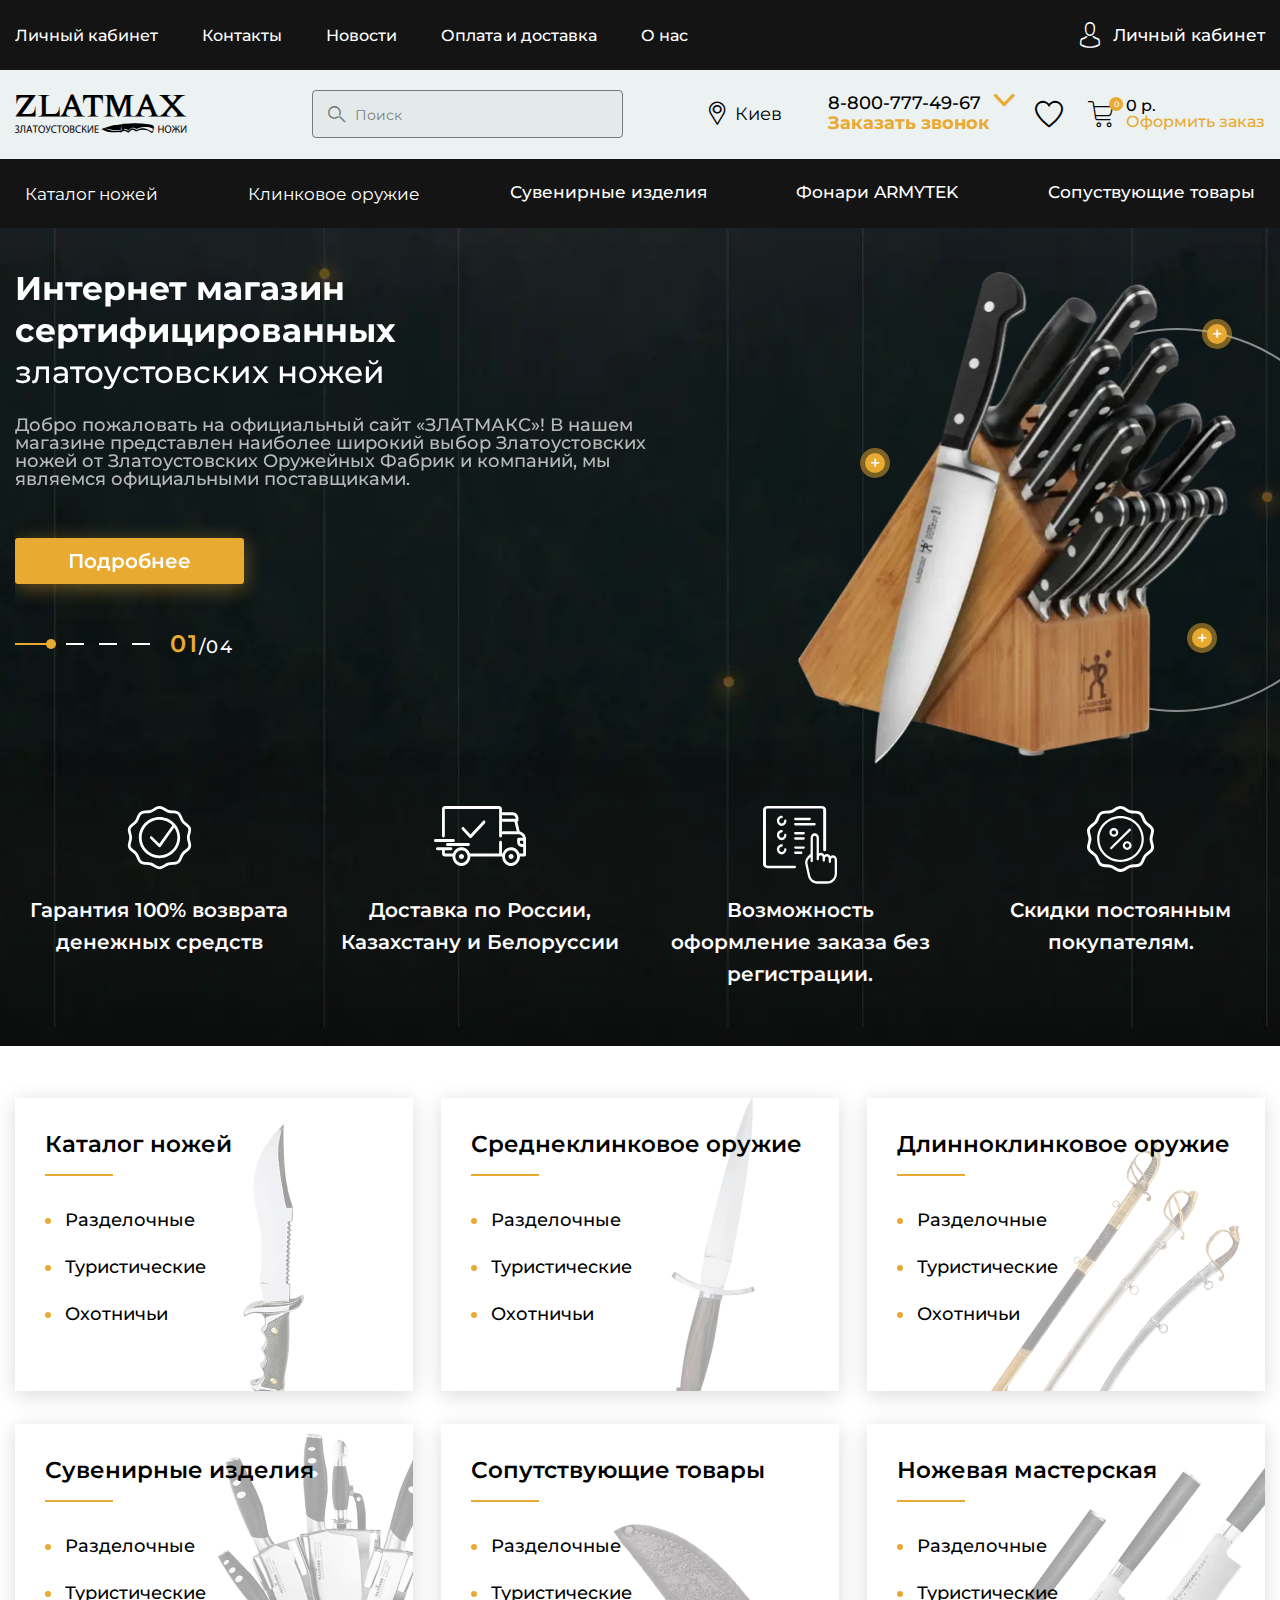
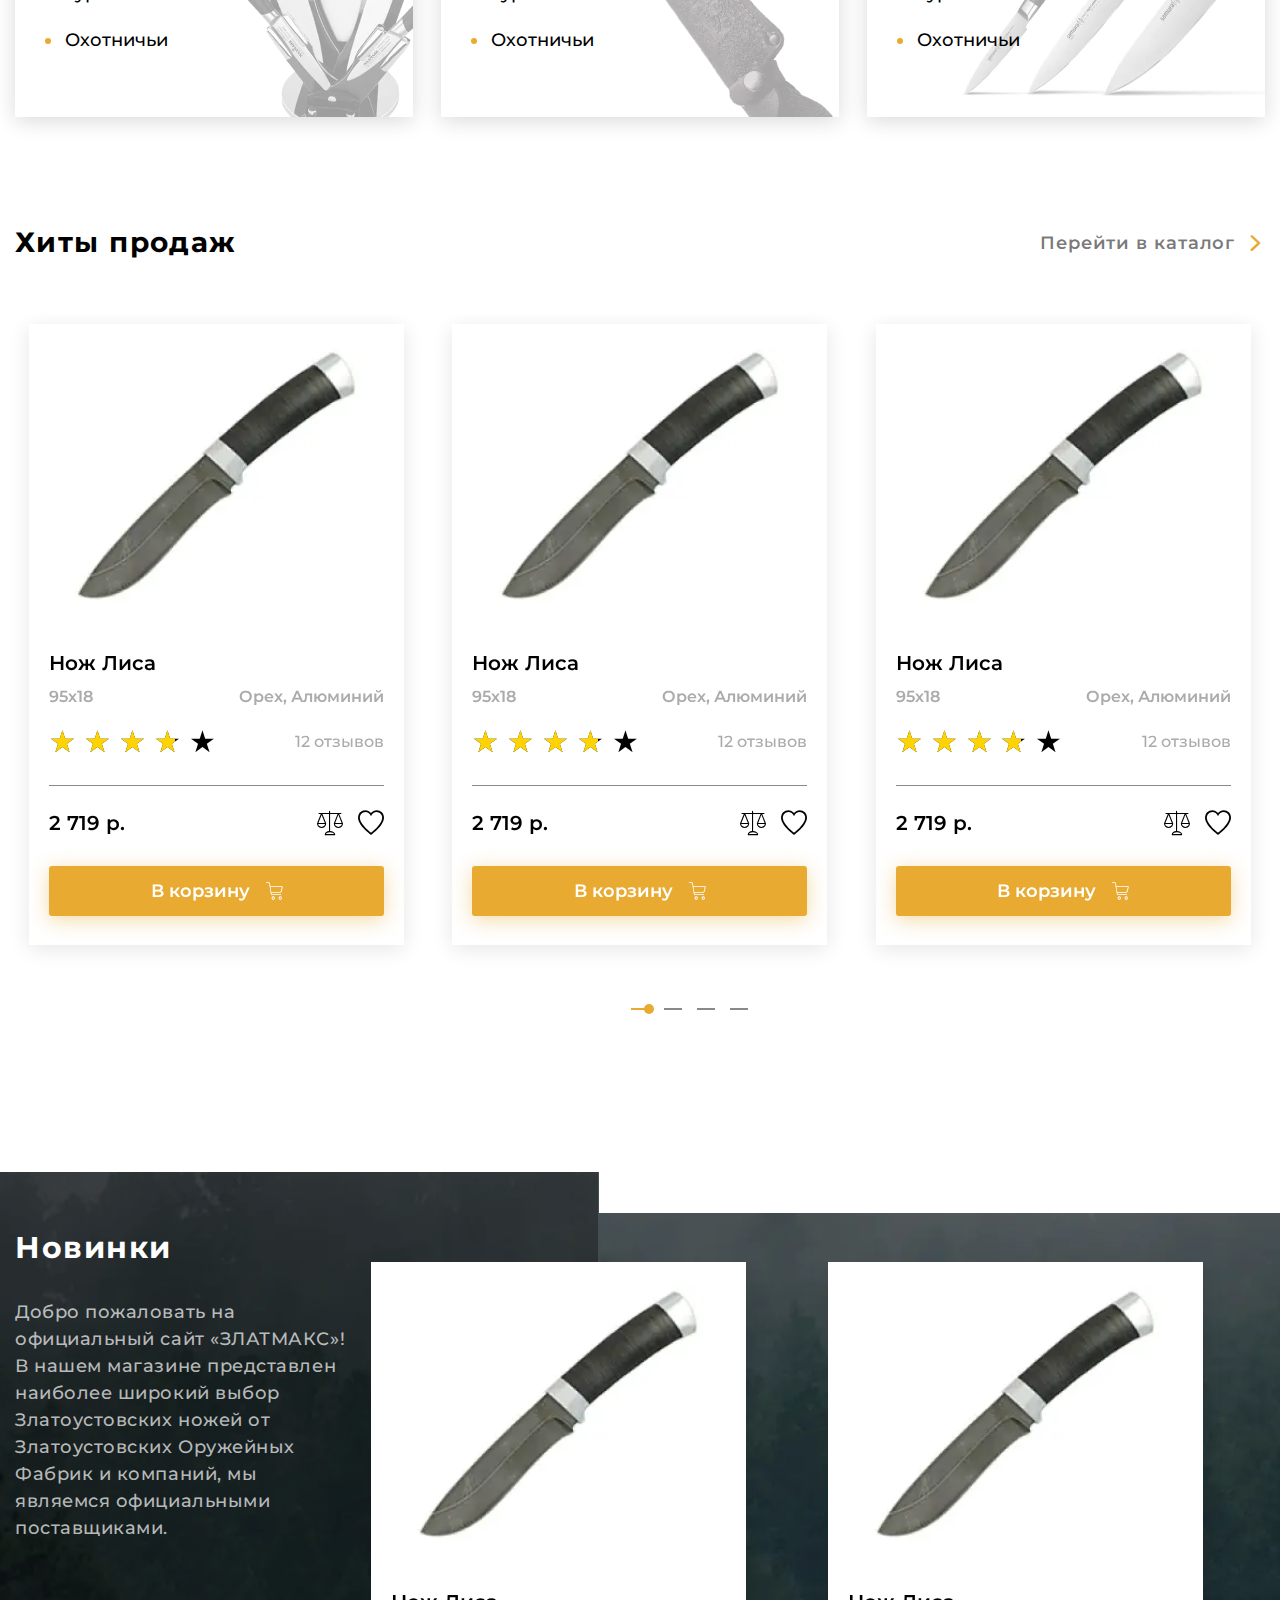
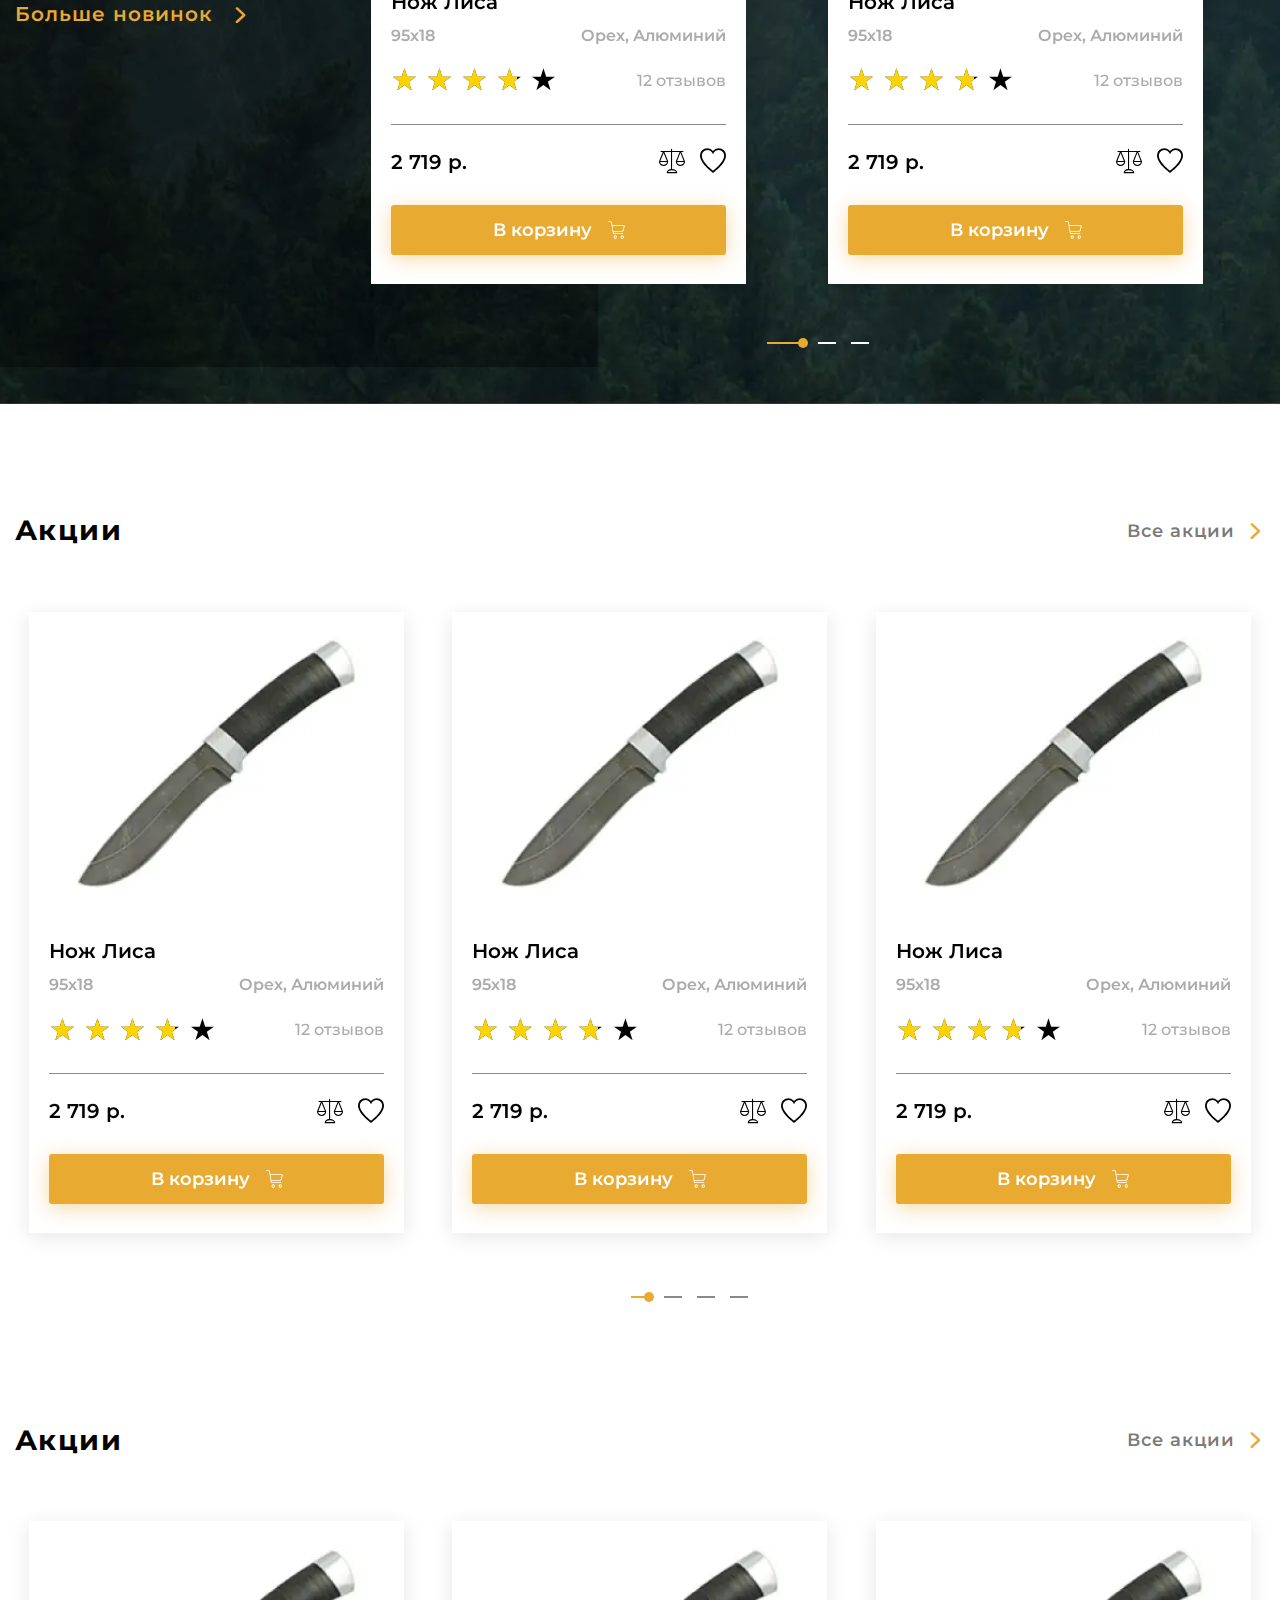
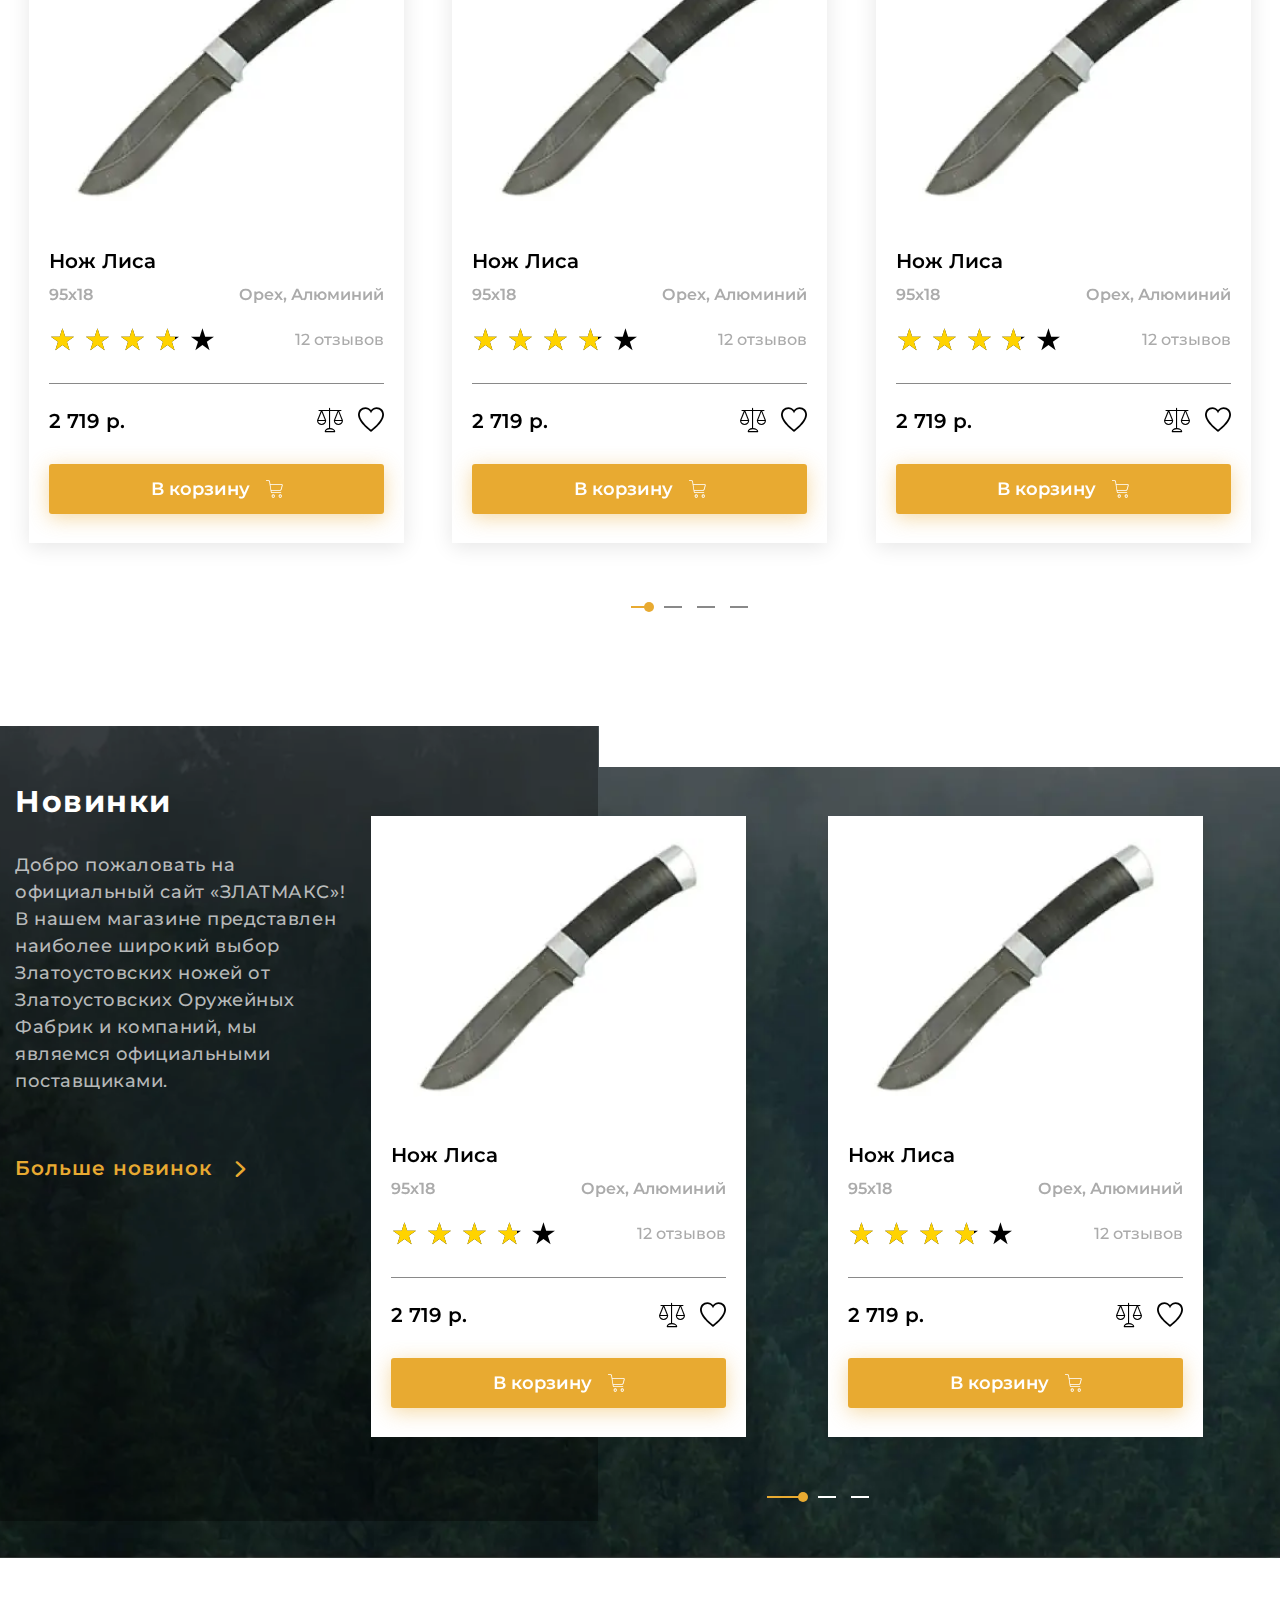
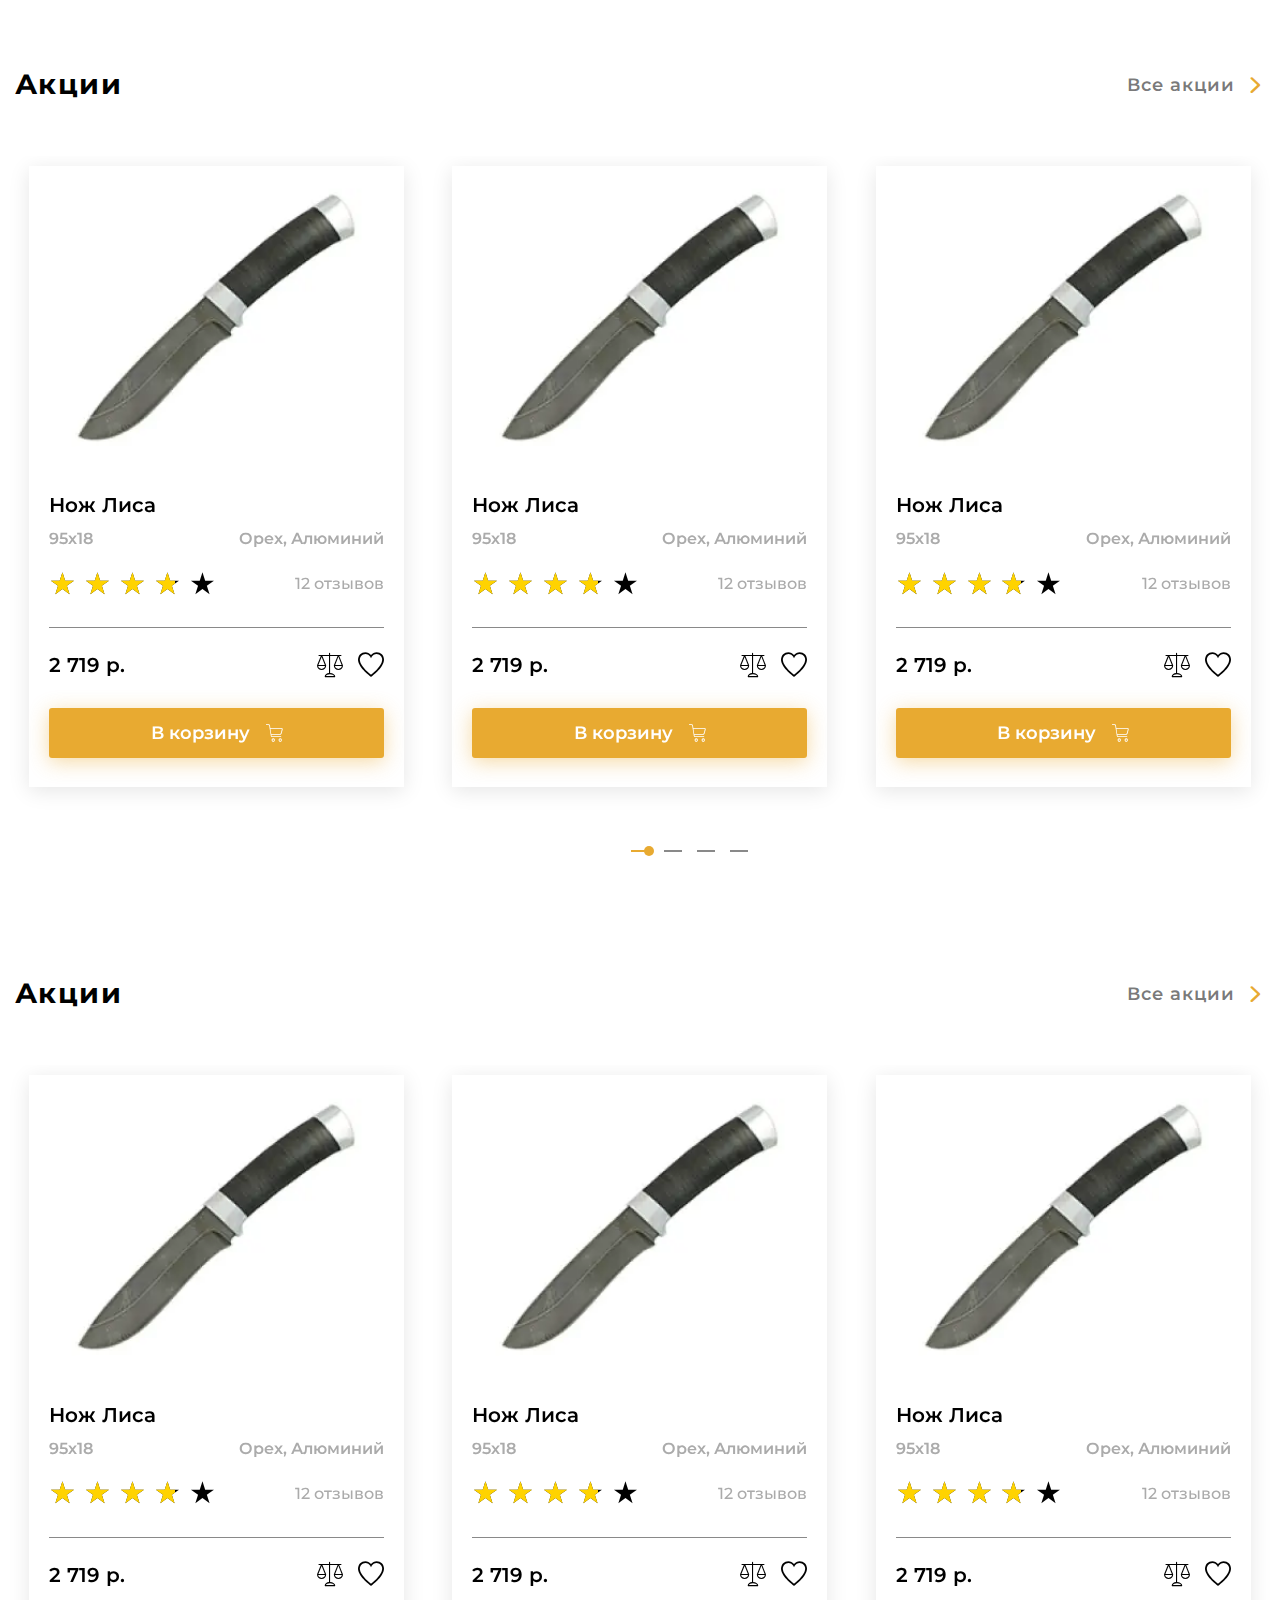
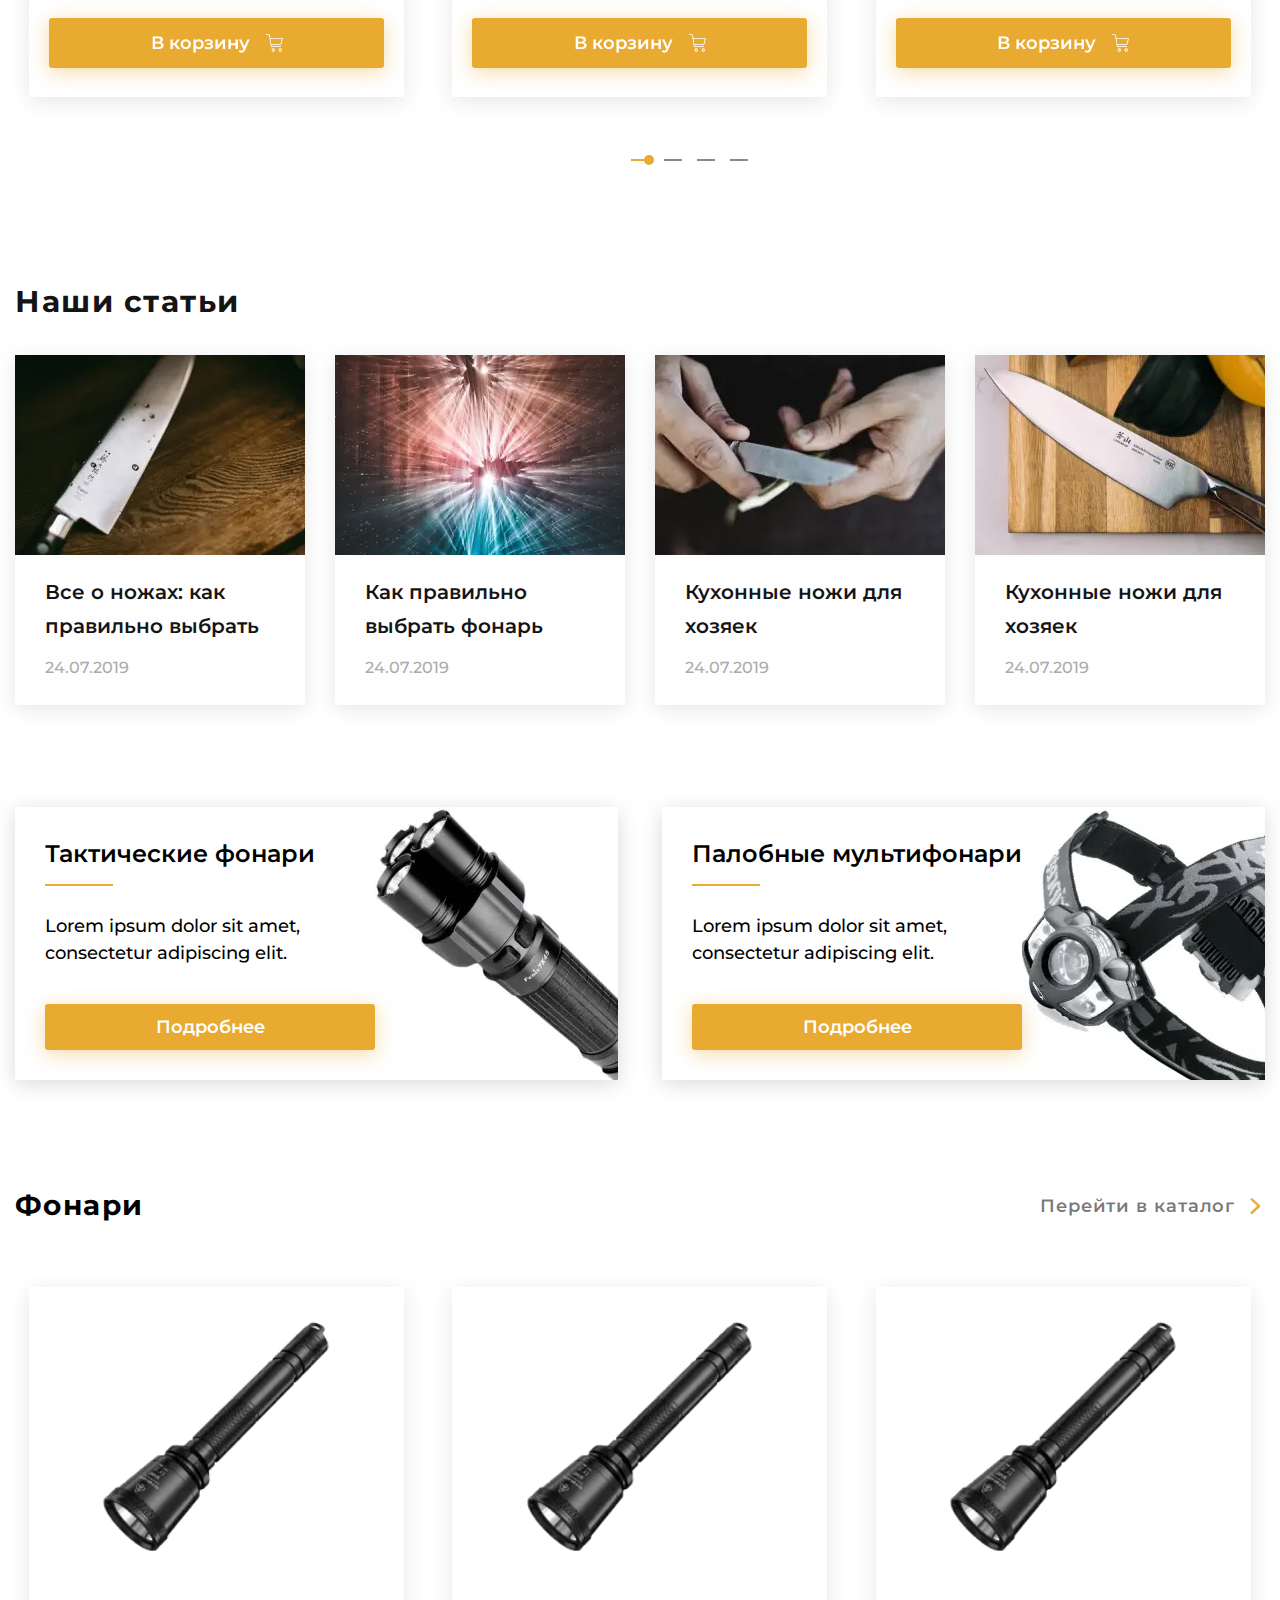
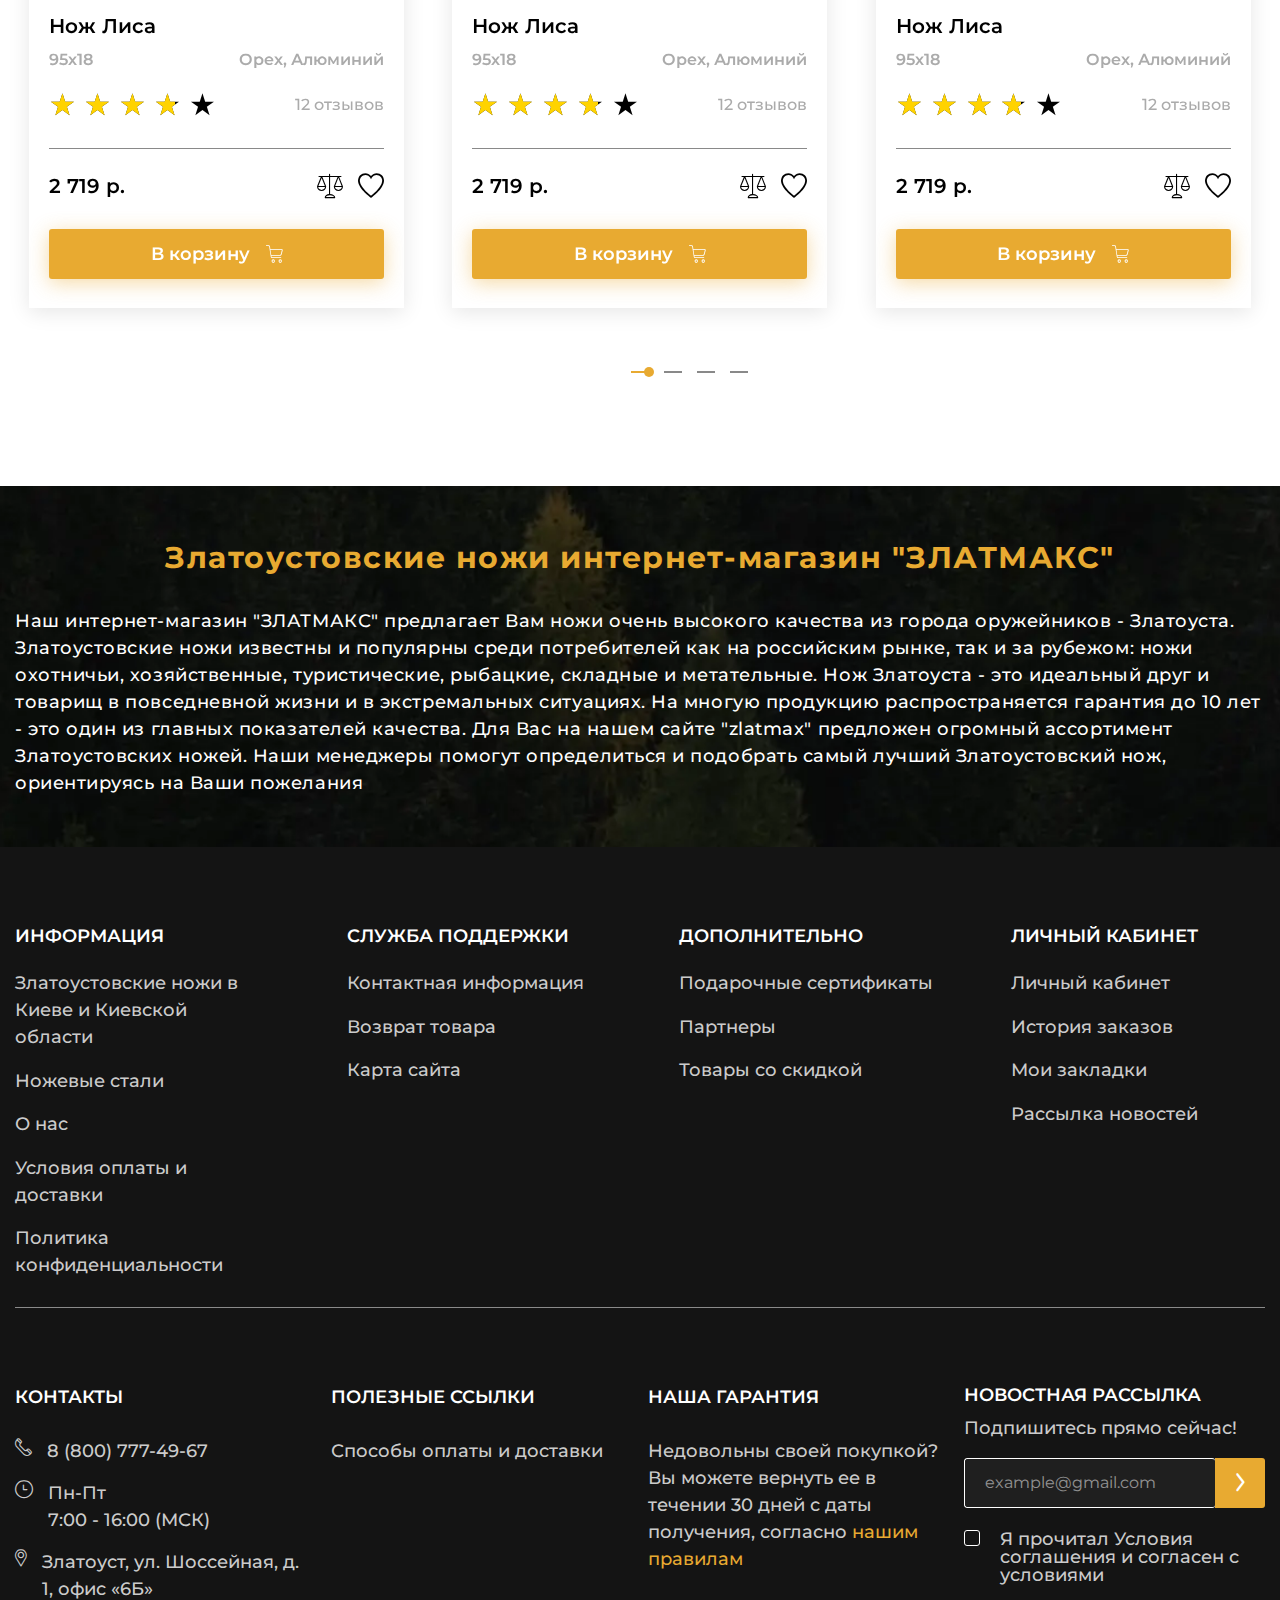
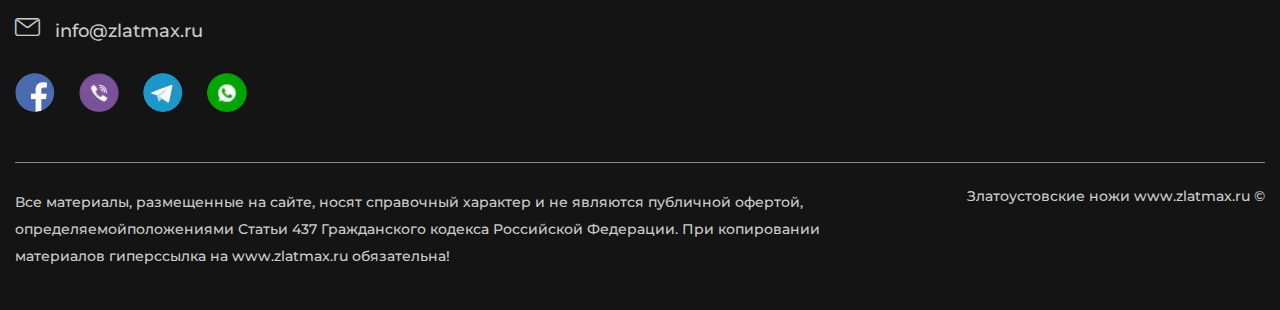
==== index.html @ 2f3dd1ab "Add files via upload" ====
<!DOCTYPE html>
<html lang="ru">

<head>
	<title>Главная</title>
	<meta charset="UTF-8">
	<meta name="format-detection" content="telephone=no">
	<!-- <style>body{opacity: 0;}</style> -->
	<link rel="stylesheet" href="css/style.min.css?_v=20221117152508">
	<link rel="shortcut icon" href="favicon.ico">
	<!-- <meta name="robots" content="noindex, nofollow"> -->
	<meta name="viewport" content="width=device-width, initial-scale=1.0">
</head>


<!---->


<body>
	<div class="wrapper">
		<header class="header">
			<div class="header__top top-header">
				<div class="top-header__container">
					<div class="top-header__menu menu menu-top-header">
						<nav class="menu__body menu-top-header__body">
							<ul class="menu__list menu-top-header__list">
								<li class="menu__item menu-top-header__item"><a href="#" class="menu__link">Личный
										кабинет</a></li>
								<li class="menu__item menu-top-header__item catalog-top-header">
									<div data-spollers class="spollers catalog-top-header">
										<div class="spollers__item catalog-top-header__body">
											<button type="button" data-spoller-close data-spoller class="spollers__title catalog-top-header__button">Каталог
												товаров<span class="_icon-arrow-bottom"></span></button>
											<div class="spollers__body catalog-top-header__content catalog-top-header-menu">

												<div data-one-spoller data-spollers class="spollers catalog-top-header-menu__content">
													<div class="spollers__item catalog-top-header-menu__item">
														<button type="button" data-spoller-close data-spoller class="spollers__title catalog-top-header__button">Каталог ножей<span class="_icon-arrow-bottom"></span></button>
														<ul class="spollers__body catalog-top-header-menu__list">
															<li class="catalog-top-header-menu__point"><a href="catalog.html" class="catalog-top-header-menu__link">Разделочные ножи</a>
															</li>
															<li class="catalog-top-header-menu__point"><a href="#" class="catalog-top-header-menu__link">Туристические ножи</a>
															</li>
															<li class="catalog-top-header-menu__point"><a href="#" class="catalog-top-header-menu__link">Ножи охотничьи</a>
															</li>
															<li class="catalog-top-header-menu__point"><a href="#" class="catalog-top-header-menu__link">Булатные ножи</a>
															</li>
															<li class="catalog-top-header-menu__point"><a href="#" class="catalog-top-header-menu__link">Ножи из дамаска</a>
															</li>
															<li class="catalog-top-header-menu__point"><a href="#" class="catalog-top-header-menu__link">Тактического назначения</a>
															</li>
															<li class="catalog-top-header-menu__point"><a href="#" class="catalog-top-header-menu__link">Метательные ножи</a>
															</li>
															<li class="catalog-top-header-menu__point"><a href="#" class="catalog-top-header-menu__link">Мачете и кукри</a>
															</li>
															<li class="catalog-top-header-menu__point"><a href="#" class="catalog-top-header-menu__link">Ножи кухонные</a>
															</li>
														</ul>
													</div>

													<div class="spollers__item catalog-top-header-menu__item">
														<button type="button" data-spoller-close data-spoller class="spollers__title catalog-top-header__button">Клинковое оружие<span class="_icon-arrow-bottom"></span></button>
														<ul class="spollers__body catalog-top-header-menu__list">
															<li class="catalog-top-header-menu__point"><a href="#" class="catalog-top-header-menu__link">Кортики</a>
															</li>
															<li class="catalog-top-header-menu__point"><a href="#" class="catalog-top-header-menu__link">Кинжалы</a>
															</li>
															<li class="catalog-top-header-menu__point"><a href="#" class="catalog-top-header-menu__link">Стилеты</a>
															</li>
															<li class="catalog-top-header-menu__point"><a href="#" class="catalog-top-header-menu__link">Бебуты</a>
															</li>
															<li class="catalog-top-header-menu__point"><a href="#" class="catalog-top-header-menu__link">Катаны</a>
															</li>
															<li class="catalog-top-header-menu__point"><a href="#" class="catalog-top-header-menu__link">Мечи</a>
															</li>
															<li class="catalog-top-header-menu__point"><a href="#" class="catalog-top-header-menu__link">Палаши</a>
															</li>
															<li class="catalog-top-header-menu__point"><a href="#" class="catalog-top-header-menu__link">Сабли</a>
															</li>
															<li class="catalog-top-header-menu__point"><a href="#" class="catalog-top-header-menu__link">Казачьи шашки</a>
															</li>
															<li class="catalog-top-header-menu__point"><a href="#" class="catalog-top-header-menu__link">Шпаги</a>
															</li>
														</ul>
													</div>

													<div class="spollers__item catalog-top-header-menu__item">
														<button type="button" data-spoller-close data-spoller class="spollers__title catalog-top-header__button">Сувенирные изделия<span class="_icon-arrow-bottom"></span></button>
														<ul class="spollers__body catalog-top-header-menu__list">
															<li class="catalog-top-header-menu__point"><a href="#" class="catalog-top-header-menu__link">Тарели</a>
															</li>
															<li class="catalog-top-header-menu__point"><a href="#" class="catalog-top-header-menu__link">Предметы интерьера</a>
															</li>
															<li class="catalog-top-header-menu__point"><a href="#" class="catalog-top-header-menu__link">Украшенная посуда</a>
															</li>
															<li class="catalog-top-header-menu__point"><a href="#" class="catalog-top-header-menu__link">Христианская тематика</a>
															</li>
															<li class="catalog-top-header-menu__point"><a href="#" class="catalog-top-header-menu__link">Гравьюра на стали</a>
															</li>
															<li class="catalog-top-header-menu__point"><a href="#" class="catalog-top-header-menu__link">Браслеты</a>
															</li>
														</ul>
													</div>

													<div class="catalog-top-header-menu__item">
														<a href="#" class=" catalog-top-header-menu__button">Фонари ARMYTEK</a>
													</div>

													<div class="spollers__item catalog-top-header-menu__item">
														<button type="button" data-spoller-close data-spoller class="spollers__title catalog-top-header__button">Сопуствующие товары<span class="_icon-arrow-bottom"></span></button>
														<ul class="spollers__body catalog-top-header-menu__list">
															<li class="catalog-top-header-menu__point"><a href="#" class="catalog-top-header-menu__link">Чехлы и кейсы</a>
															</li>
															<li class="catalog-top-header-menu__point"><a href="#" class="catalog-top-header-menu__link">Ножны</a>
															</li>
															<li class="catalog-top-header-menu__point"><a href="#" class="catalog-top-header-menu__link">Разделочные доски</a>
															</li>
															<li class="catalog-top-header-menu__point"><a href="#" class="catalog-top-header-menu__link">Подарочные коробки</a>
															</li>
															<li class="catalog-top-header-menu__point"><a href="#" class="catalog-top-header-menu__link">Зажыгалки ZIPPO</a>
															</li>
														</ul>
													</div>

													<div class="catalog-top-header-menu__item">
														<a href="#" class=" catalog-top-header-menu__button">Топоры</a>
													</div>
												</div>

											</div>
										</div>
									</div>
								</li>
								<li class="menu__item menu-top-header__item"><a href="#" class="menu__link">Контакты</a></li>
								<li class="menu__item menu-top-header__item"><a href="#" class="menu__link">Новости</a></li>
								<li class="menu__item menu-top-header__item"><a href="#" class="menu__link">Оплата и доставка</a></li>
								<li class="menu__item menu-top-header__item"><a href="#" class="menu__link">О нас</a></li>
							</ul>
						</nav>
					</div>
					<a href="#" data-popup="#callback" class="top-header__phone _icon-footer-phone"></a>
					<a href="#" class="top-header__user _icon-user"><span>Личный кабинет</span></a>
					<a href="#" class="top-header__favourite _icon-favourite"></a>
					<a href="#" class="top-header__busket _busket _icon-basket"><span>0</span></a>
					<button type="button" class="menu__icon icon-menu"><span></span></button>
				</div>
			</div>


			<div class="header__body body-header">
				<div class="body-header__container">
					<div class="body-header__content">
						<a href="index.html" class="body-header__logo _icon-logo"></a>
						<form class="body-header__search search-body-header">
							<button type="submit" class="search-body-header__button _icon-search"></button>
							<input autocomplete="off" type="text" name="form[]" data-error="Ошибка" placeholder="Поиск" class="search-body-header__input">
						</form>
					</div>
					<div class="body-header__other other-body-header">
						<div class="other-body-header__location location-body-header">
							<button data-popup="#location" type="button" class="location-body-header__button _icon-location">
								<p class="location-body-header__value">Киев</p>
							</button>
						</div>
						<div class="other-body-header__phones phones-body-header">
							<button type="button" data-popup="#callback" class="phones-body-header__icon _icon-footer-phone"></button>
							<div data-spollers class="phones-body-header__items">
								<div class="phones-body-header__item">
									<a href="tell:88007774967" class="phones-body-header__link">8-800-777-49-67</a>
									<button type="button" data-spoller data-spoller-close class="phones-body-header__arrow _icon-arrow-bottom"></button>
									<ul class="phones-body-header__list">
										<li><a href="tell:88007774968" class="phones-body-header__link">8-800-777-49-68</a></li>
										<li><a href="tell:88007779469" class="phones-body-header__link">8-800-777-94-69</a></li>
										<li><a href="tell:88007778370" class="phones-body-header__link">8-800-777-83-70</a></li>
										<li><a href="tell:88007773871" class="phones-body-header__link">8-800-777-38-71</a></li>
									</ul>
								</div>
							</div>
							<button data-popup="#callback" type="button" class="phones-body-header__callback">Заказать
								звонок</button>
						</div>
						<a href="#" class="other-body-header__favourite _icon-favourite"></a>
						<div class="other-body-header__busket busket-body-header">
							<a href="#" class="busket-body-header__icon _busket _icon-basket"><span>0</span></a>
							<div class="busket-body-header__content">
								<div class="busket-body-header__price">0 p.</div>
								<a href="#" class="busket-body-header__link">Оформить заказ</a>
							</div>
						</div>
					</div>
				</div>
			</div>


			<div class="header__catalog catalog-header">
				<div class="catalog-header__container">
					<nav class="catalog-header__menu menu-catalog">
						<ul class="menu-catalog__list">
							<li class="menu-catalog__item"><button type="button" data-parent="1" class="menu-catalog__link">Каталог
									ножей</button></li>
							<li class="menu-catalog__item"><button type="button" data-parent="2" class="menu-catalog__link">Клинковое
									оружие</button></li>
							<li class="menu-catalog__item"><a href="#" class="menu-catalog__link">Сувенирные изделия</a></li>
							<li class="menu-catalog__item"><a href="#" class="menu-catalog__link">Фонари ARMYTEK</a></li>
							<li class="menu-catalog__item"><a href="#" class="menu-catalog__link">Сопуствующие товары</a></li>
						</ul>

						<div class="menu-catalog__sub-menu sub-menu-catalog">
							<div class="sub-menu-catalog__container">
								<div hidden data-submenu="1" class="sub-menu-catalog__block">

									<div class="sub-menu-catalog__column">
										<a href="" class="sub-menu-catalog__category">Категория ножей</a>
										<ul class="sub-menu-catalog__list">
											<li class="sub-menu-catalog__item"><a href="catalog.html" class="sub-menu-catalog__link">Разделочные
													ножи</a>
											</li>
											<li class="sub-menu-catalog__item"><a href="#" class="sub-menu-catalog__link">Туристические
													ножи</a>
											</li>
											<li class="sub-menu-catalog__item"><a href="#" class="sub-menu-catalog__link">Ножи
													охотничьи</a>
											</li>
											<li class="sub-menu-catalog__item"><a href="#" class="sub-menu-catalog__link">Булатные
													ножи</a>
											</li>
											<li class="sub-menu-catalog__item"><a href="#" class="sub-menu-catalog__link">Ножи из
													дамаска</a>
											</li>
											<li class="sub-menu-catalog__item"><a href="#" class="sub-menu-catalog__link">Тактического
													назначения</a>
											</li>
											<li class="sub-menu-catalog__item"><a href="#" class="sub-menu-catalog__link">Метательные
													ножи</a>
											</li>
											<li class="sub-menu-catalog__item"><a href="#" class="sub-menu-catalog__link">Мачете и
													кукри</a>
											</li>
											<li class="sub-menu-catalog__item"><a href="#" class="sub-menu-catalog__link">Ножи
													кухонные</a>
											</li>
										</ul>
										<a href="" class="sub-menu-catalog__all">Смотреть всё</a>
									</div>

									<div class="sub-menu-catalog__column">
										<a href="#" class="sub-menu-catalog__category">Производство ножей</a>
										<ul class="sub-menu-catalog__list">
											<li class="sub-menu-catalog__item"><a href="#" class="sub-menu-catalog__link">Ножи АИР</a>
											</li>
											<li class="sub-menu-catalog__item"><a href="#" class="sub-menu-catalog__link">Ножи ЗИК</a>
											</li>
											<li class="sub-menu-catalog__item"><a href="#" class="sub-menu-catalog__link">Ножи ЗЗОСС</a>
											</li>
											<li class="sub-menu-catalog__item"><a href="#" class="sub-menu-catalog__link">Ножи
													РОСоружие</a>
											</li>
											<li class="sub-menu-catalog__item"><a href="#" class="sub-menu-catalog__link">Ножи
													Оружейник</a>
											</li>
											<li class="sub-menu-catalog__item"><a href="#" class="sub-menu-catalog__link">Булат Сергея
													Баранова</a>
											</li>
											<li class="sub-menu-catalog__item"><a href="#" class="sub-menu-catalog__link">Булат Андрея
													Умерова</a>
											</li>
											<li class="sub-menu-catalog__item"><a href="#" class="sub-menu-catalog__link">Ножи Златко</a>
											</li>
											<li class="sub-menu-catalog__item"><a href="#" class="sub-menu-catalog__link">Ножи
													Стиль-М</a>
											</li>
											<li class="sub-menu-catalog__item"><a href="#" class="sub-menu-catalog__link">Оружейная
													компания</a>
											</li>
										</ul>
										<a href="" class="sub-menu-catalog__all">Смотреть всё</a>
									</div>

									<div class="sub-menu-catalog__column">
										<a href="#" class="sub-menu-catalog__category">Ножи по маркам стали</a>
										<ul class="sub-menu-catalog__list">
											<li class="sub-menu-catalog__item"><a href="#" class="sub-menu-catalog__link">Ножи из стали
													40х102С2М</a>
											</li>
											<li class="sub-menu-catalog__item"><a href="#" class="sub-menu-catalog__link">Ножи из стали
													95x18</a>
											</li>
											<li class="sub-menu-catalog__item"><a href="#" class="sub-menu-catalog__link">Ножи из стали
													100х13м</a>
											</li>
											<li class="sub-menu-catalog__item"><a href="#" class="sub-menu-catalog__link">Ножи из стали
													110х18м-ШД</a>
											</li>
											<li class="sub-menu-catalog__item"><a href="#" class="sub-menu-catalog__link">Ножи из стали
													ЭИ-107 ТЦ</a>
											</li>
											<li class="sub-menu-catalog__item"><a href="#" class="sub-menu-catalog__link">Ножи из стали
													50х14МФ</a>
											</li>

											<li class="sub-menu-catalog__item"><a href="#" class="sub-menu-catalog__link">Ножи из стали
													AUS-8</a>
											</li>
											<li class="sub-menu-catalog__item"><a href="#" class="sub-menu-catalog__link">Ножи из стали
													К340</a>
											</li>
											<li class="sub-menu-catalog__item"><a href="#" class="sub-menu-catalog__link">Ножи из стали
													M390</a>
											</li>
											<li class="sub-menu-catalog__item"><a href="#" class="sub-menu-catalog__link">Ножи из стали
													ЭП-766</a>
											</li>
										</ul>
										<a href="" class="sub-menu-catalog__all">Смотреть всё</a>
									</div>

									<div class="sub-menu-catalog__column">
										<a href="#" class="sub-menu-catalog__category">Заточка и полировка ножей</a>
										<ul class="sub-menu-catalog__list">
											<li class="sub-menu-catalog__item"><a href="#" class="sub-menu-catalog__link">Паста ГОИ</a>
											</li>
											<li class="sub-menu-catalog__item"><a href="#" class="sub-menu-catalog__link">Алмазная
													паста</a>
											</li>
											<li class="sub-menu-catalog__item"><a href="#" class="sub-menu-catalog__link">Бруски и камни
													для
													заточки</a>
											</li>
											<li class="sub-menu-catalog__item"><a href="#" class="sub-menu-catalog__link">Заточные
													системы</a>
											</li>

										</ul>
										<a href="" class="sub-menu-catalog__all">Смотреть всё</a>
									</div>

									<div class="sub-menu-catalog__column">
										<a href="#" class="sub-menu-catalog__category">Ножевая мастерская</a>
										<ul class="sub-menu-catalog__list">
											<li class="sub-menu-catalog__item"><a href="#" class="sub-menu-catalog__link">Ножевые
													клинки</a>
											</li>
											<li class="sub-menu-catalog__item"><a href="#" class="sub-menu-catalog__link">Заготовки для
													ножей</a>
											</li>
											<li class="sub-menu-catalog__item"><a href="#" class="sub-menu-catalog__link">Литье для
													ножей</a>
											</li>
											<li class="sub-menu-catalog__item"><a href="#" class="sub-menu-catalog__link">Материалы для
													рукоятей</a>
											</li>
											<li class="sub-menu-catalog__item"><a href="#" class="sub-menu-catalog__link">Уход за
													рукоятиями
													ножей</a>
											</li>
										</ul>
										<a href="" class="sub-menu-catalog__all">Смотреть всё</a>
									</div>
								</div>

								<div hidden data-submenu="2" class="sub-menu-catalog__block">
									<div class="sub-menu-catalog__column">
										<a href="" class="sub-menu-catalog__category">Категория ножей</a>
										<ul class="sub-menu-catalog__list">
											<li class="sub-menu-catalog__item"><a href="#" class="sub-menu-catalog__link">Разделочные
													ножи</a>
											</li>
											<li class="sub-menu-catalog__item"><a href="#" class="sub-menu-catalog__link">Туристические
													ножи</a>
											</li>
											<li class="sub-menu-catalog__item"><a href="#" class="sub-menu-catalog__link">Ножи
													охотничьи</a>
											</li>
											<li class="sub-menu-catalog__item"><a href="#" class="sub-menu-catalog__link">Булатные
													ножи</a>
											</li>
											<li class="sub-menu-catalog__item"><a href="#" class="sub-menu-catalog__link">Ножи из
													дамаска</a>
											</li>
											<li class="sub-menu-catalog__item"><a href="#" class="sub-menu-catalog__link">Тактического
													назначения</a>
											</li>
											<li class="sub-menu-catalog__item"><a href="#" class="sub-menu-catalog__link">Метательные
													ножи</a>
											</li>
											<li class="sub-menu-catalog__item"><a href="#" class="sub-menu-catalog__link">Мачете и
													кукри</a>
											</li>
											<li class="sub-menu-catalog__item"><a href="#" class="sub-menu-catalog__link">Ножи
													кухонные</a>
											</li>
										</ul>
										<a href="" class="sub-menu-catalog__all">Смотреть всё</a>
									</div>
									<div class="sub-menu-catalog__column">
										<a href="#" class="sub-menu-catalog__category">Производство ножей</a>
										<ul class="sub-menu-catalog__list">
											<li class="sub-menu-catalog__item"><a href="#" class="sub-menu-catalog__link">Ножи АИР</a>
											</li>
											<li class="sub-menu-catalog__item"><a href="#" class="sub-menu-catalog__link">Ножи ЗИК</a>
											</li>
											<li class="sub-menu-catalog__item"><a href="#" class="sub-menu-catalog__link">Ножи ЗЗОСС</a>
											</li>
											<li class="sub-menu-catalog__item"><a href="#" class="sub-menu-catalog__link">Ножи
													РОСоружие</a>
											</li>
											<li class="sub-menu-catalog__item"><a href="#" class="sub-menu-catalog__link">Ножи
													Оружейник</a>
											</li>
											<li class="sub-menu-catalog__item"><a href="#" class="sub-menu-catalog__link">Булат Сергея
													Баранова</a>
											</li>
											<li class="sub-menu-catalog__item"><a href="#" class="sub-menu-catalog__link">Булат Андрея
													Умерова</a>
											</li>
											<li class="sub-menu-catalog__item"><a href="#" class="sub-menu-catalog__link">Ножи Златко</a>
											</li>
											<li class="sub-menu-catalog__item"><a href="#" class="sub-menu-catalog__link">Ножи
													Стиль-М</a>
											</li>
											<li class="sub-menu-catalog__item"><a href="#" class="sub-menu-catalog__link">Оружейная
													компания</a>
											</li>
										</ul>
										<a href="" class="sub-menu-catalog__all">Смотреть всё</a>
									</div>
								</div>
							</div>
						</div>
					</nav>
				</div>
			</div>
		</header>
		<main class="page">
			<section class="page__main main-page">
				<div class="main-page__bg-image"><picture><source srcset="img/main-page/bg.webp" type="image/webp"><img src="img/main-page/bg.jpg" alt="Background image"></picture></div>
				<div class="main-page__container">
					<div class="main-page__content content-main">
						<!-- Оболочка слайдера -->
						<div class="content-main__slider slider-main swiper">
							<!-- Двигающееся часть слайдера -->
							<div class="slider-main__wrapper swiper-wrapper">
								<!-- Слайд -->
								<div class="slider-main__slide slide-main-slider swiper-slide">
									<h2 data-swiper-parallax="-100" class="slide-main-slider__title">Интернет магазин
										сертифицированных
										<br><span>златоустовских
											ножей</span>
									</h2>
									<p data-swiper-parallax="-200" class="slide-main-slider__text">Добро пожаловать на
										официальный
										сайт «ЗЛАТМАКС»! В нашем
										магазине
										представлен наиболее широкий выбор Златоустовских ножей от Златоустовских
										Оружейных Фабрик и компаний, мы являемся официальными поставщиками.</p>
									<a data-swiper-parallax="-250" href="#" class="slide-main-slider__button">Подробнее</a>
								</div>
								<!-- Слайд -->
								<div class="slider-main__slide slide-main-slider swiper-slide">
									<h2 data-swiper-parallax="-100" class="slide-main-slider__title">Интернет магазин
										сертифицированных
										<br><span>златоустовских
											ножей</span>
									</h2>
									<p data-swiper-parallax="-200" class="slide-main-slider__text">Добро пожаловать на
										официальный
										сайт «ЗЛАТМАКС»! В нашем
										магазине
										представлен наиболее широкий выбор Златоустовских ножей от Златоустовских
										Оружейных Фабрик и компаний, мы являемся официальными поставщиками.</p>
									<a data-swiper-parallax="-250" href="#" class="slide-main-slider__button">Подробнее</a>
								</div>
								<!-- Слайд -->
								<div class="slider-main__slide slide-main-slider swiper-slide">
									<h2 data-swiper-parallax="-100" class="slide-main-slider__title">Интернет магазин
										сертифицированных
										<br><span>златоустовских
											ножей</span>
									</h2>
									<p data-swiper-parallax="-200" class="slide-main-slider__text">Добро пожаловать на
										официальный
										сайт «ЗЛАТМАКС»! В нашем
										магазине
										представлен наиболее широкий выбор Златоустовских ножей от Златоустовских
										Оружейных Фабрик и компаний, мы являемся официальными поставщиками.</p>
									<a data-swiper-parallax="-250" href="#" class="slide-main-slider__button">Подробнее</a>
								</div>
								<!-- Слайд -->
								<div class="slider-main__slide slide-main-slider swiper-slide">
									<h2 data-swiper-parallax="-100" class="slide-main-slider__title">Интернет магазин
										сертифицированных
										<br><span>златоустовских
											ножей</span>
									</h2>
									<p data-swiper-parallax="-200" class="slide-main-slider__text">Добро пожаловать на
										официальный
										сайт «ЗЛАТМАКС»! В нашем
										магазине
										представлен наиболее широкий выбор Златоустовских ножей от Златоустовских
										Оружейных Фабрик и компаний, мы являемся официальными поставщиками.</p>
									<a data-swiper-parallax="-250" href="#" class="slide-main-slider__button">Подробнее</a>
								</div>
							</div>
							<!-- Если нужна пагинация -->
							<div class=" slider-main__control control-slider-main">
								<div class="control-slider-main__dotts control-slider-dots"></div>
								<div class="control-slider-main__fraction fraction-control">
									<span class="fraction-control__current">0</span> / <span class="fraction-control__all">0</span>
								</div>
							</div>
						</div>

						<div class="content-main__media media-main">
							<div class="media-main__image"><picture><source srcset="img/main-page/main-knife.webp" type="image/webp"><img src="img/main-page/main-knife.png" alt=""></picture></div>
							<div class="media-main__tips">
								<div data-tippy-content="Подсказка" class="media-main__tip media-main__tip-1"><span>+</span>
								</div>
								<div data-tippy-content="Подсказка" class="media-main__tip media-main__tip-2"><span>+</span>
								</div>
								<div data-tippy-content="Подсказка" class="media-main__tip media-main__tip-3"><span>+</span>
								</div>
							</div>
						</div>



					</div>
					<div class="main-page__info info-main">
						<!--колонки с svg и текстом-->
						<div class="info-main__column">
							<div class="info-main__icon"><img src="img/main-page/main-page-icon/icon01.svg" alt=""></div>
							<p class="info-main__text">Гарантия 100% возврата денежных средств</p>
						</div>
						<div class="info-main__column">
							<div class="info-main__icon"><img src="img/main-page/main-page-icon/icon02.svg" alt=""></div>
							<p class="info-main__text">Доставка по России, Казахстану и Белоруссии</p>
						</div>
						<div class="info-main__column">
							<div class="info-main__icon"><img src="img/main-page/main-page-icon/icon03.svg" alt=""></div>
							<p class="info-main__text">Возможность оформление заказа без регистрации.</p>
						</div>
						<div class="info-main__column">
							<div class="info-main__icon"><img src="img/main-page/main-page-icon/icon04.svg" alt=""></div>
							<p class="info-main__text">Скидки постоянным покупателям.</p>
						</div>
					</div>
				</div>
			</section>

			<section class="page__info info-page">
				<div class="info-page__container">
					<div class="info-page__content">
						<h2 class="info-page__title">Интернет-магазин сертифицированных Златоустовских ножей</h2>
						<div class="info-page__text">Добро пожаловать на официальный сайт «ЗЛАТМАКС»! В нашем магазине
							представлен наиболее широкий выбор Златоустовских ножей от Златоустовских Оружейных Фабрик и
							компаний,
							мы являемся официальными поставщиками. В нашем магазине Вы можете посмотреть, сравнить, оценить и
							купить понравившийся златоустовский нож с официальной гарантией, не выходя из дома, имея под рукой
							только устройство с выходом в интернет (ПК, ноутбук, планшет, смартфон) и телефон.</div>
						<div class="info-page__text">Оформить заказ можно без лишних усилий, Вам необходимо только выбрать
							нож,
							нажать кнопку «Купить» перейти в корзину и заполнить предложенные поля, и Ваш заказ уже принят!
							Наши
							менеджеры оперативно свяжутся с Вами по телефону и обсудят детали заказа. Мы осуществляем доставку
							продукции в любой населённый пункт по всей России, Казахстану и Белоруссии.</div>
					</div>
				</div>
			</section>

			<section class="page__catalog catalog-page">
				<div class="catalog-page__container">
					<div class="catalog-page__card card-catalog-page">
						<div class="card-catalog-page__image"><picture><source srcset="img/card-catalog-page/01.webp" type="image/webp"><img src="img/card-catalog-page/01.png" alt="Image"></picture></div>
						<div class="card-catalog-page__body">
							<a href="#" class="card-catalog-page__title">Каталог ножей</a>
							<ul class="card-catalog-page__list">
								<li class="card-catalog-page__link"><a href="#">Разделочные</a></li>
								<li class="card-catalog-page__link"><a href="#">Туристические</a></li>
								<li class="card-catalog-page__link"><a href="#">Охотничьи</a></li>
							</ul>
						</div>
					</div>

					<div class="catalog-page__card card-catalog-page">
						<div class="card-catalog-page__image"><picture><source srcset="img/card-catalog-page/02.webp" type="image/webp"><img src="img/card-catalog-page/02.png" alt="Image"></picture></div>
						<div class="card-catalog-page__body">
							<a href="#" class="card-catalog-page__title">Среднеклинковое оружие</a>
							<ul class="card-catalog-page__list">
								<li class="card-catalog-page__link"><a href="#">Разделочные</a></li>
								<li class="card-catalog-page__link"><a href="#">Туристические</a></li>
								<li class="card-catalog-page__link"><a href="#">Охотничьи</a></li>
							</ul>
						</div>
					</div>

					<div class="catalog-page__card card-catalog-page">
						<div class="card-catalog-page__image"><picture><source srcset="img/card-catalog-page/03.webp" type="image/webp"><img src="img/card-catalog-page/03.png" alt="Image"></picture></div>
						<div class="card-catalog-page__body">
							<a href="#" class="card-catalog-page__title">Длинноклинковое оружие</a>
							<ul class="card-catalog-page__list">
								<li class="card-catalog-page__link"><a href="#">Разделочные</a></li>
								<li class="card-catalog-page__link"><a href="#">Туристические</a></li>
								<li class="card-catalog-page__link"><a href="#">Охотничьи</a></li>
							</ul>
						</div>
					</div>

					<div class="catalog-page__card card-catalog-page">
						<div class="card-catalog-page__image"><picture><source srcset="img/card-catalog-page/04.webp" type="image/webp"><img src="img/card-catalog-page/04.png" alt="Image"></picture></div>
						<div class="card-catalog-page__body">
							<a href="#" class="card-catalog-page__title">Сувенирные изделия</a>
							<ul class="card-catalog-page__list">
								<li class="card-catalog-page__link"><a href="#">Разделочные</a></li>
								<li class="card-catalog-page__link"><a href="#">Туристические</a></li>
								<li class="card-catalog-page__link"><a href="#">Охотничьи</a></li>
							</ul>
						</div>
					</div>

					<div class="catalog-page__card card-catalog-page">
						<div class="card-catalog-page__image"><picture><source srcset="img/card-catalog-page/05.webp" type="image/webp"><img src="img/card-catalog-page/05.png" alt="Image"></picture></div>
						<div class="card-catalog-page__body">
							<a href="#" class="card-catalog-page__title">Сопутствующие товары</a>
							<ul class="card-catalog-page__list">
								<li class="card-catalog-page__link"><a href="#">Разделочные</a></li>
								<li class="card-catalog-page__link"><a href="#">Туристические</a></li>
								<li class="card-catalog-page__link"><a href="#">Охотничьи</a></li>
							</ul>
						</div>
					</div>

					<div class="catalog-page__card card-catalog-page">
						<div class="card-catalog-page__image"><picture><source srcset="img/card-catalog-page/06.webp" type="image/webp"><img src="img/card-catalog-page/06.png" alt="Image"></picture></div>
						<div class="card-catalog-page__body">
							<a href="#" class="card-catalog-page__title">Ножевая мастерская</a>
							<ul class="card-catalog-page__list">
								<li class="card-catalog-page__link"><a href="#">Разделочные</a></li>
								<li class="card-catalog-page__link"><a href="#">Туристические</a></li>
								<li class="card-catalog-page__link"><a href="#">Охотничьи</a></li>
							</ul>
						</div>
					</div>
				</div>
			</section>

			<section class="page__hits-products hits-products">
				<section class="products-slider">
					<div class="products-slider__container">
						<div class="products-slider__header">
							<a href="#" class="products-slider__title">Хиты продаж</a>
							<a href="catalog.html" class="products-slider__more">
								<p>Перейти в каталог</p><span class="_icon-arrow-bottom"></span>
							</a>
						</div>
						<!-- Оболочка слайдера -->
						<div class="products-slider__slider swiper">
							<!-- Двигающееся часть слайдера -->
							<div class="products-slider__wrapper swiper-wrapper">
								<!-- Слайд -->
								<div class="products-slider__slide swiper-slide">
									<article class="product-card">
										<a href="#" class="product-card__image">
											<span class="product-card__item-image-ibg product-card__item-image-ibg_contain">
												<picture><source srcset="img/card-product/01.webp" type="image/webp"><img src="img/card-product/01.png" alt=""></picture>
											</span>
										</a>
										<div class="product-card__body">
											<h4 class="product-card__title"><a href="#" class="product-card__link">Нож Лиса</a></h4>
											<div class="product-card__info info-product-card">
												<div class="info-product-card__size">95х18</div>
												<div class="info-product-card__materials">Орех, Алюминий</div>
											</div>
											<div class="product-card__rating rating rating_set">
												<div class="rating__body">
													<div class="rating__active"></div>
													<div class="rating__items">
														<input type="radio" class="rating__item" value="1" name="rating">
														<input type="radio" class="rating__item" value="2" name="rating">
														<input type="radio" class="rating__item" value="3" name="rating">
														<input type="radio" class="rating__item" value="4" name="rating">
														<input type="radio" class="rating__item" value="5" name="rating">
													</div>
												</div>
												<div class="rating__value">3.6</div>
												<div class="rating__info">12 отзывов</div>
											</div>
											<div class="product-card__footer">
												<div class="product-card__price">2 719 р.</div>

												<a href="" class="product-card__compare _icon-compare"></a>
												<a href="" class="product-card__favourite _icon-favourite"></a>
											</div>
											<button class="product-card__cart">
												<p>В корзину</p><span class="_icon-basket"></span>
											</button>
										</div>
									</article>
								</div>

								<div class="products-slider__slide swiper-slide">
									<article class="product-card">
										<a href="#" class="product-card__image">
											<span class="product-card__item-image-ibg product-card__item-image-ibg_contain">
												<picture><source srcset="img/card-product/01.webp" type="image/webp"><img src="img/card-product/01.png" alt=""></picture>
											</span>
										</a>
										<div class="product-card__body">
											<h4 class="product-card__title"><a href="#" class="product-card__link">Нож Лиса</a></h4>
											<div class="product-card__info info-product-card">
												<div class="info-product-card__size">95х18</div>
												<div class="info-product-card__materials">Орех, Алюминий</div>
											</div>
											<div class="product-card__rating rating rating_set">
												<div class="rating__body">
													<div class="rating__active"></div>
													<div class="rating__items">
														<input type="radio" class="rating__item" value="1" name="rating">
														<input type="radio" class="rating__item" value="2" name="rating">
														<input type="radio" class="rating__item" value="3" name="rating">
														<input type="radio" class="rating__item" value="4" name="rating">
														<input type="radio" class="rating__item" value="5" name="rating">
													</div>
												</div>
												<div class="rating__value">3.6</div>
												<div class="rating__info">12 отзывов</div>
											</div>
											<div class="product-card__footer">
												<div class="product-card__price">2 719 р.</div>

												<a href="" class="product-card__compare _icon-compare"></a>
												<a href="" class="product-card__favourite _icon-favourite"></a>
											</div>
											<button class="product-card__cart">
												<p>В корзину</p><span class="_icon-basket"></span>
											</button>
										</div>
									</article>
								</div>

								<div class="products-slider__slide swiper-slide">
									<article class="product-card">
										<a href="#" class="product-card__image">
											<span class="product-card__item-image-ibg product-card__item-image-ibg_contain">
												<picture><source srcset="img/card-product/01.webp" type="image/webp"><img src="img/card-product/01.png" alt=""></picture>
											</span>
										</a>
										<div class="product-card__body">
											<h4 class="product-card__title"><a href="#" class="product-card__link">Нож Лиса</a></h4>
											<div class="product-card__info info-product-card">
												<div class="info-product-card__size">95х18</div>
												<div class="info-product-card__materials">Орех, Алюминий</div>
											</div>
											<div class="product-card__rating rating rating_set">
												<div class="rating__body">
													<div class="rating__active"></div>
													<div class="rating__items">
														<input type="radio" class="rating__item" value="1" name="rating">
														<input type="radio" class="rating__item" value="2" name="rating">
														<input type="radio" class="rating__item" value="3" name="rating">
														<input type="radio" class="rating__item" value="4" name="rating">
														<input type="radio" class="rating__item" value="5" name="rating">
													</div>
												</div>
												<div class="rating__value">3.6</div>
												<div class="rating__info">12 отзывов</div>
											</div>
											<div class="product-card__footer">
												<div class="product-card__price">2 719 р.</div>

												<a href="" class="product-card__compare _icon-compare"></a>
												<a href="" class="product-card__favourite _icon-favourite"></a>
											</div>
											<button class="product-card__cart">
												<p>В корзину</p><span class="_icon-basket"></span>
											</button>
										</div>
									</article>
								</div>

								<div class="products-slider__slide swiper-slide">
									<article class="product-card">
										<a href="#" class="product-card__image">
											<span class="product-card__item-image-ibg product-card__item-image-ibg_contain">
												<picture><source srcset="img/card-product/01.webp" type="image/webp"><img src="img/card-product/01.png" alt=""></picture>
											</span>
										</a>
										<div class="product-card__body">
											<h4 class="product-card__title"><a href="#" class="product-card__link">Нож Лиса</a></h4>
											<div class="product-card__info info-product-card">
												<div class="info-product-card__size">95х18</div>
												<div class="info-product-card__materials">Орех, Алюминий</div>
											</div>
											<div class="product-card__rating rating rating_set">
												<div class="rating__body">
													<div class="rating__active"></div>
													<div class="rating__items">
														<input type="radio" class="rating__item" value="1" name="rating">
														<input type="radio" class="rating__item" value="2" name="rating">
														<input type="radio" class="rating__item" value="3" name="rating">
														<input type="radio" class="rating__item" value="4" name="rating">
														<input type="radio" class="rating__item" value="5" name="rating">
													</div>
												</div>
												<div class="rating__value">3.6</div>
												<div class="rating__info">12 отзывов</div>
											</div>
											<div class="product-card__footer">
												<div class="product-card__price">2 719 р.</div>

												<a href="" class="product-card__compare _icon-compare"></a>
												<a href="" class="product-card__favourite _icon-favourite"></a>
											</div>
											<button class="product-card__cart">
												<p>В корзину</p><span class="_icon-basket"></span>
											</button>
										</div>
									</article>
								</div>

								<div class="products-slider__slide swiper-slide">
									<article class="product-card">
										<a href="#" class="product-card__image">
											<span class="product-card__item-image-ibg product-card__item-image-ibg_contain">
												<picture><source srcset="img/card-product/01.webp" type="image/webp"><img src="img/card-product/01.png" alt=""></picture>
											</span>
										</a>
										<div class="product-card__body">
											<h4 class="product-card__title"><a href="#" class="product-card__link">Нож Лиса</a></h4>
											<div class="product-card__info info-product-card">
												<div class="info-product-card__size">95х18</div>
												<div class="info-product-card__materials">Орех, Алюминий</div>
											</div>
											<div class="product-card__rating rating rating_set">
												<div class="rating__body">
													<div class="rating__active"></div>
													<div class="rating__items">
														<input type="radio" class="rating__item" value="1" name="rating">
														<input type="radio" class="rating__item" value="2" name="rating">
														<input type="radio" class="rating__item" value="3" name="rating">
														<input type="radio" class="rating__item" value="4" name="rating">
														<input type="radio" class="rating__item" value="5" name="rating">
													</div>
												</div>
												<div class="rating__value">3.6</div>
												<div class="rating__info">12 отзывов</div>
											</div>
											<div class="product-card__footer">
												<div class="product-card__price">2 719 р.</div>

												<a href="" class="product-card__compare _icon-compare"></a>
												<a href="" class="product-card__favourite _icon-favourite"></a>
											</div>
											<button class="product-card__cart">
												<p>В корзину</p><span class="_icon-basket"></span>
											</button>
										</div>
									</article>
								</div>

								<div class="products-slider__slide swiper-slide">
									<article class="product-card">
										<a href="#" class="product-card__image">
											<span class="product-card__item-image-ibg product-card__item-image-ibg_contain">
												<picture><source srcset="img/card-product/01.webp" type="image/webp"><img src="img/card-product/01.png" alt=""></picture>
											</span>
										</a>
										<div class="product-card__body">
											<h4 class="product-card__title"><a href="#" class="product-card__link">Нож Лиса</a></h4>
											<div class="product-card__info info-product-card">
												<div class="info-product-card__size">95х18</div>
												<div class="info-product-card__materials">Орех, Алюминий</div>
											</div>
											<div class="product-card__rating rating rating_set">
												<div class="rating__body">
													<div class="rating__active"></div>
													<div class="rating__items">
														<input type="radio" class="rating__item" value="1" name="rating">
														<input type="radio" class="rating__item" value="2" name="rating">
														<input type="radio" class="rating__item" value="3" name="rating">
														<input type="radio" class="rating__item" value="4" name="rating">
														<input type="radio" class="rating__item" value="5" name="rating">
													</div>
												</div>
												<div class="rating__value">3.6</div>
												<div class="rating__info">12 отзывов</div>
											</div>
											<div class="product-card__footer">
												<div class="product-card__price">2 719 р.</div>

												<a href="" class="product-card__compare _icon-compare"></a>
												<a href="" class="product-card__favourite _icon-favourite"></a>
											</div>
											<button class="product-card__cart">
												<p>В корзину</p><span class="_icon-basket"></span>
											</button>
										</div>
									</article>
								</div>
							</div>
							<!-- Если нужна пагинация -->
							<div class="control-products-slider__dotts "></div>
						</div>
					</div>
				</section>
			</section>

			<section class="page__new-products new-products">
				<section class="products-new">
					<picture><source srcset="img/new-products/bg.webp" type="image/webp"><img src="img/new-products/bg.png" alt="Задний фон" class="products-new__bg-image"></picture>
					<div class="products-new__body-bg"></div>
					<div class="products-new__container">
						<div class="products-new__body">
							<h2 class="products-new__title">Новинки</h2>
							<div class="products-new__text">Добро пожаловать на официальный сайт «ЗЛАТМАКС»! В нашем магазине представлен
								наиболее широкий выбор Златоустовских ножей от Златоустовских Оружейных Фабрик и компаний, мы являемся
								официальными поставщиками.</div>
							<div class="products-new__button"><a href="#" class="products-new__link">Больше новинок<span class="_icon-arrow-bottom"></span></a></div>
						</div>
						<div class="products-new__content">
							<div class="products-new__slider swiper">
								<div class="products-new__wrapper swiper-wrapper">
									<div class="products-new__slide swiper-slide">
										<article class="product-card">
											<a href="#" class="product-card__image">
												<span class="product-card__item-image-ibg product-card__item-image-ibg_contain">
													<picture><source srcset="img/card-product/01.webp" type="image/webp"><img src="img/card-product/01.png" alt=""></picture>
												</span>
											</a>
											<div class="product-card__body">
												<h4 class="product-card__title"><a href="#" class="product-card__link">Нож Лиса</a></h4>
												<div class="product-card__info info-product-card">
													<div class="info-product-card__size">95х18</div>
													<div class="info-product-card__materials">Орех, Алюминий</div>
												</div>
												<div class="product-card__rating rating rating_set">
													<div class="rating__body">
														<div class="rating__active"></div>
														<div class="rating__items">
															<input type="radio" class="rating__item" value="1" name="rating">
															<input type="radio" class="rating__item" value="2" name="rating">
															<input type="radio" class="rating__item" value="3" name="rating">
															<input type="radio" class="rating__item" value="4" name="rating">
															<input type="radio" class="rating__item" value="5" name="rating">
														</div>
													</div>
													<div class="rating__value">3.6</div>
													<div class="rating__info">12 отзывов</div>
												</div>
												<div class="product-card__footer">
													<div class="product-card__price">2 719 р.</div>

													<a href="" class="product-card__compare _icon-compare"></a>
													<a href="" class="product-card__favourite _icon-favourite"></a>
												</div>
												<button class="product-card__cart">
													<p>В корзину</p><span class="_icon-basket"></span>
												</button>
											</div>
										</article>
									</div>

									<div class="products-new__slide swiper-slide">
										<article class="product-card">
											<a href="#" class="product-card__image">
												<span class="product-card__item-image-ibg product-card__item-image-ibg_contain">
													<picture><source srcset="img/card-product/01.webp" type="image/webp"><img src="img/card-product/01.png" alt=""></picture>
												</span>
											</a>
											<div class="product-card__body">
												<h4 class="product-card__title"><a href="#" class="product-card__link">Нож Лиса</a></h4>
												<div class="product-card__info info-product-card">
													<div class="info-product-card__size">95х18</div>
													<div class="info-product-card__materials">Орех, Алюминий</div>
												</div>
												<div class="product-card__rating rating rating_set">
													<div class="rating__body">
														<div class="rating__active"></div>
														<div class="rating__items">
															<input type="radio" class="rating__item" value="1" name="rating">
															<input type="radio" class="rating__item" value="2" name="rating">
															<input type="radio" class="rating__item" value="3" name="rating">
															<input type="radio" class="rating__item" value="4" name="rating">
															<input type="radio" class="rating__item" value="5" name="rating">
														</div>
													</div>
													<div class="rating__value">3.6</div>
													<div class="rating__info">12 отзывов</div>
												</div>
												<div class="product-card__footer">
													<div class="product-card__price">2 719 р.</div>

													<a href="" class="product-card__compare _icon-compare"></a>
													<a href="" class="product-card__favourite _icon-favourite"></a>
												</div>
												<button class="product-card__cart">
													<p>В корзину</p><span class="_icon-basket"></span>
												</button>
											</div>
										</article>
									</div>

									<div class="products-new__slide swiper-slide">
										<article class="product-card">
											<a href="#" class="product-card__image">
												<span class="product-card__item-image-ibg product-card__item-image-ibg_contain">
													<picture><source srcset="img/card-product/01.webp" type="image/webp"><img src="img/card-product/01.png" alt=""></picture>
												</span>
											</a>
											<div class="product-card__body">
												<h4 class="product-card__title"><a href="#" class="product-card__link">Нож Лиса</a></h4>
												<div class="product-card__info info-product-card">
													<div class="info-product-card__size">95х18</div>
													<div class="info-product-card__materials">Орех, Алюминий</div>
												</div>
												<div class="product-card__rating rating rating_set">
													<div class="rating__body">
														<div class="rating__active"></div>
														<div class="rating__items">
															<input type="radio" class="rating__item" value="1" name="rating">
															<input type="radio" class="rating__item" value="2" name="rating">
															<input type="radio" class="rating__item" value="3" name="rating">
															<input type="radio" class="rating__item" value="4" name="rating">
															<input type="radio" class="rating__item" value="5" name="rating">
														</div>
													</div>
													<div class="rating__value">3.6</div>
													<div class="rating__info">12 отзывов</div>
												</div>
												<div class="product-card__footer">
													<div class="product-card__price">2 719 р.</div>

													<a href="" class="product-card__compare _icon-compare"></a>
													<a href="" class="product-card__favourite _icon-favourite"></a>
												</div>
												<button class="product-card__cart">
													<p>В корзину</p><span class="_icon-basket"></span>
												</button>
											</div>
										</article>
									</div>
								</div>
								<!-- Если нужна пагинация -->
								<div class="control-products-new__dotts"></div>
							</div>
						</div>

					</div>
				</section>
			</section>

			<section class="page__actions-products actions-products">
				<section class="products-slider">
					<div class="products-slider__container">
						<div class="products-slider__header">
							<a href="#" class="products-slider__title">Акции</a>
							<a href="catalog.html" class="products-slider__more">
								<p>Все акции</p><span class="_icon-arrow-bottom"></span>
							</a>
						</div>
						<!-- Оболочка слайдера -->
						<div class="products-slider__slider swiper">
							<!-- Двигающееся часть слайдера -->
							<div class="products-slider__wrapper swiper-wrapper">
								<!-- Слайд -->
								<div class="products-slider__slide swiper-slide">
									<article class="product-card">
										<a href="#" class="product-card__image">
											<span class="product-card__item-image-ibg product-card__item-image-ibg_contain">
												<picture><source srcset="img/card-product/01.webp" type="image/webp"><img src="img/card-product/01.png" alt=""></picture>
											</span>
										</a>
										<div class="product-card__body">
											<h4 class="product-card__title"><a href="#" class="product-card__link">Нож Лиса</a></h4>
											<div class="product-card__info info-product-card">
												<div class="info-product-card__size">95х18</div>
												<div class="info-product-card__materials">Орех, Алюминий</div>
											</div>
											<div class="product-card__rating rating rating_set">
												<div class="rating__body">
													<div class="rating__active"></div>
													<div class="rating__items">
														<input type="radio" class="rating__item" value="1" name="rating">
														<input type="radio" class="rating__item" value="2" name="rating">
														<input type="radio" class="rating__item" value="3" name="rating">
														<input type="radio" class="rating__item" value="4" name="rating">
														<input type="radio" class="rating__item" value="5" name="rating">
													</div>
												</div>
												<div class="rating__value">3.6</div>
												<div class="rating__info">12 отзывов</div>
											</div>
											<div class="product-card__footer">
												<div class="product-card__price">2 719 р.</div>

												<a href="" class="product-card__compare _icon-compare"></a>
												<a href="" class="product-card__favourite _icon-favourite"></a>
											</div>
											<button class="product-card__cart">
												<p>В корзину</p><span class="_icon-basket"></span>
											</button>
										</div>
									</article>
								</div>

								<div class="products-slider__slide swiper-slide">
									<article class="product-card">
										<a href="#" class="product-card__image">
											<span class="product-card__item-image-ibg product-card__item-image-ibg_contain">
												<picture><source srcset="img/card-product/01.webp" type="image/webp"><img src="img/card-product/01.png" alt=""></picture>
											</span>
										</a>
										<div class="product-card__body">
											<h4 class="product-card__title"><a href="#" class="product-card__link">Нож Лиса</a></h4>
											<div class="product-card__info info-product-card">
												<div class="info-product-card__size">95х18</div>
												<div class="info-product-card__materials">Орех, Алюминий</div>
											</div>
											<div class="product-card__rating rating rating_set">
												<div class="rating__body">
													<div class="rating__active"></div>
													<div class="rating__items">
														<input type="radio" class="rating__item" value="1" name="rating">
														<input type="radio" class="rating__item" value="2" name="rating">
														<input type="radio" class="rating__item" value="3" name="rating">
														<input type="radio" class="rating__item" value="4" name="rating">
														<input type="radio" class="rating__item" value="5" name="rating">
													</div>
												</div>
												<div class="rating__value">3.6</div>
												<div class="rating__info">12 отзывов</div>
											</div>
											<div class="product-card__footer">
												<div class="product-card__price">2 719 р.</div>

												<a href="" class="product-card__compare _icon-compare"></a>
												<a href="" class="product-card__favourite _icon-favourite"></a>
											</div>
											<button class="product-card__cart">
												<p>В корзину</p><span class="_icon-basket"></span>
											</button>
										</div>
									</article>
								</div>

								<div class="products-slider__slide swiper-slide">
									<article class="product-card">
										<a href="#" class="product-card__image">
											<span class="product-card__item-image-ibg product-card__item-image-ibg_contain">
												<picture><source srcset="img/card-product/01.webp" type="image/webp"><img src="img/card-product/01.png" alt=""></picture>
											</span>
										</a>
										<div class="product-card__body">
											<h4 class="product-card__title"><a href="#" class="product-card__link">Нож Лиса</a></h4>
											<div class="product-card__info info-product-card">
												<div class="info-product-card__size">95х18</div>
												<div class="info-product-card__materials">Орех, Алюминий</div>
											</div>
											<div class="product-card__rating rating rating_set">
												<div class="rating__body">
													<div class="rating__active"></div>
													<div class="rating__items">
														<input type="radio" class="rating__item" value="1" name="rating">
														<input type="radio" class="rating__item" value="2" name="rating">
														<input type="radio" class="rating__item" value="3" name="rating">
														<input type="radio" class="rating__item" value="4" name="rating">
														<input type="radio" class="rating__item" value="5" name="rating">
													</div>
												</div>
												<div class="rating__value">3.6</div>
												<div class="rating__info">12 отзывов</div>
											</div>
											<div class="product-card__footer">
												<div class="product-card__price">2 719 р.</div>

												<a href="" class="product-card__compare _icon-compare"></a>
												<a href="" class="product-card__favourite _icon-favourite"></a>
											</div>
											<button class="product-card__cart">
												<p>В корзину</p><span class="_icon-basket"></span>
											</button>
										</div>
									</article>
								</div>

								<div class="products-slider__slide swiper-slide">
									<article class="product-card">
										<a href="#" class="product-card__image">
											<span class="product-card__item-image-ibg product-card__item-image-ibg_contain">
												<picture><source srcset="img/card-product/01.webp" type="image/webp"><img src="img/card-product/01.png" alt=""></picture>
											</span>
										</a>
										<div class="product-card__body">
											<h4 class="product-card__title"><a href="#" class="product-card__link">Нож Лиса</a></h4>
											<div class="product-card__info info-product-card">
												<div class="info-product-card__size">95х18</div>
												<div class="info-product-card__materials">Орех, Алюминий</div>
											</div>
											<div class="product-card__rating rating rating_set">
												<div class="rating__body">
													<div class="rating__active"></div>
													<div class="rating__items">
														<input type="radio" class="rating__item" value="1" name="rating">
														<input type="radio" class="rating__item" value="2" name="rating">
														<input type="radio" class="rating__item" value="3" name="rating">
														<input type="radio" class="rating__item" value="4" name="rating">
														<input type="radio" class="rating__item" value="5" name="rating">
													</div>
												</div>
												<div class="rating__value">3.6</div>
												<div class="rating__info">12 отзывов</div>
											</div>
											<div class="product-card__footer">
												<div class="product-card__price">2 719 р.</div>

												<a href="" class="product-card__compare _icon-compare"></a>
												<a href="" class="product-card__favourite _icon-favourite"></a>
											</div>
											<button class="product-card__cart">
												<p>В корзину</p><span class="_icon-basket"></span>
											</button>
										</div>
									</article>
								</div>

								<div class="products-slider__slide swiper-slide">
									<article class="product-card">
										<a href="#" class="product-card__image">
											<span class="product-card__item-image-ibg product-card__item-image-ibg_contain">
												<picture><source srcset="img/card-product/01.webp" type="image/webp"><img src="img/card-product/01.png" alt=""></picture>
											</span>
										</a>
										<div class="product-card__body">
											<h4 class="product-card__title"><a href="#" class="product-card__link">Нож Лиса</a></h4>
											<div class="product-card__info info-product-card">
												<div class="info-product-card__size">95х18</div>
												<div class="info-product-card__materials">Орех, Алюминий</div>
											</div>
											<div class="product-card__rating rating rating_set">
												<div class="rating__body">
													<div class="rating__active"></div>
													<div class="rating__items">
														<input type="radio" class="rating__item" value="1" name="rating">
														<input type="radio" class="rating__item" value="2" name="rating">
														<input type="radio" class="rating__item" value="3" name="rating">
														<input type="radio" class="rating__item" value="4" name="rating">
														<input type="radio" class="rating__item" value="5" name="rating">
													</div>
												</div>
												<div class="rating__value">3.6</div>
												<div class="rating__info">12 отзывов</div>
											</div>
											<div class="product-card__footer">
												<div class="product-card__price">2 719 р.</div>

												<a href="" class="product-card__compare _icon-compare"></a>
												<a href="" class="product-card__favourite _icon-favourite"></a>
											</div>
											<button class="product-card__cart">
												<p>В корзину</p><span class="_icon-basket"></span>
											</button>
										</div>
									</article>
								</div>

								<div class="products-slider__slide swiper-slide">
									<article class="product-card">
										<a href="#" class="product-card__image">
											<span class="product-card__item-image-ibg product-card__item-image-ibg_contain">
												<picture><source srcset="img/card-product/01.webp" type="image/webp"><img src="img/card-product/01.png" alt=""></picture>
											</span>
										</a>
										<div class="product-card__body">
											<h4 class="product-card__title"><a href="#" class="product-card__link">Нож Лиса</a></h4>
											<div class="product-card__info info-product-card">
												<div class="info-product-card__size">95х18</div>
												<div class="info-product-card__materials">Орех, Алюминий</div>
											</div>
											<div class="product-card__rating rating rating_set">
												<div class="rating__body">
													<div class="rating__active"></div>
													<div class="rating__items">
														<input type="radio" class="rating__item" value="1" name="rating">
														<input type="radio" class="rating__item" value="2" name="rating">
														<input type="radio" class="rating__item" value="3" name="rating">
														<input type="radio" class="rating__item" value="4" name="rating">
														<input type="radio" class="rating__item" value="5" name="rating">
													</div>
												</div>
												<div class="rating__value">3.6</div>
												<div class="rating__info">12 отзывов</div>
											</div>
											<div class="product-card__footer">
												<div class="product-card__price">2 719 р.</div>

												<a href="" class="product-card__compare _icon-compare"></a>
												<a href="" class="product-card__favourite _icon-favourite"></a>
											</div>
											<button class="product-card__cart">
												<p>В корзину</p><span class="_icon-basket"></span>
											</button>
										</div>
									</article>
								</div>
							</div>
							<!-- Если нужна пагинация -->
							<div class="control-products-slider__dotts "></div>
						</div>
					</div>
				</section>
			</section>

			<section class="page__actions-products actions-products">
				<section class="products-slider">
					<div class="products-slider__container">
						<div class="products-slider__header">
							<a href="#" class="products-slider__title">Акции</a>
							<a href="catalog.html" class="products-slider__more">
								<p>Все акции</p><span class="_icon-arrow-bottom"></span>
							</a>
						</div>
						<!-- Оболочка слайдера -->
						<div class="products-slider__slider swiper">
							<!-- Двигающееся часть слайдера -->
							<div class="products-slider__wrapper swiper-wrapper">
								<!-- Слайд -->
								<div class="products-slider__slide swiper-slide">
									<article class="product-card">
										<a href="#" class="product-card__image">
											<span class="product-card__item-image-ibg product-card__item-image-ibg_contain">
												<picture><source srcset="img/card-product/01.webp" type="image/webp"><img src="img/card-product/01.png" alt=""></picture>
											</span>
										</a>
										<div class="product-card__body">
											<h4 class="product-card__title"><a href="#" class="product-card__link">Нож Лиса</a></h4>
											<div class="product-card__info info-product-card">
												<div class="info-product-card__size">95х18</div>
												<div class="info-product-card__materials">Орех, Алюминий</div>
											</div>
											<div class="product-card__rating rating rating_set">
												<div class="rating__body">
													<div class="rating__active"></div>
													<div class="rating__items">
														<input type="radio" class="rating__item" value="1" name="rating">
														<input type="radio" class="rating__item" value="2" name="rating">
														<input type="radio" class="rating__item" value="3" name="rating">
														<input type="radio" class="rating__item" value="4" name="rating">
														<input type="radio" class="rating__item" value="5" name="rating">
													</div>
												</div>
												<div class="rating__value">3.6</div>
												<div class="rating__info">12 отзывов</div>
											</div>
											<div class="product-card__footer">
												<div class="product-card__price">2 719 р.</div>

												<a href="" class="product-card__compare _icon-compare"></a>
												<a href="" class="product-card__favourite _icon-favourite"></a>
											</div>
											<button class="product-card__cart">
												<p>В корзину</p><span class="_icon-basket"></span>
											</button>
										</div>
									</article>
								</div>

								<div class="products-slider__slide swiper-slide">
									<article class="product-card">
										<a href="#" class="product-card__image">
											<span class="product-card__item-image-ibg product-card__item-image-ibg_contain">
												<picture><source srcset="img/card-product/01.webp" type="image/webp"><img src="img/card-product/01.png" alt=""></picture>
											</span>
										</a>
										<div class="product-card__body">
											<h4 class="product-card__title"><a href="#" class="product-card__link">Нож Лиса</a></h4>
											<div class="product-card__info info-product-card">
												<div class="info-product-card__size">95х18</div>
												<div class="info-product-card__materials">Орех, Алюминий</div>
											</div>
											<div class="product-card__rating rating rating_set">
												<div class="rating__body">
													<div class="rating__active"></div>
													<div class="rating__items">
														<input type="radio" class="rating__item" value="1" name="rating">
														<input type="radio" class="rating__item" value="2" name="rating">
														<input type="radio" class="rating__item" value="3" name="rating">
														<input type="radio" class="rating__item" value="4" name="rating">
														<input type="radio" class="rating__item" value="5" name="rating">
													</div>
												</div>
												<div class="rating__value">3.6</div>
												<div class="rating__info">12 отзывов</div>
											</div>
											<div class="product-card__footer">
												<div class="product-card__price">2 719 р.</div>

												<a href="" class="product-card__compare _icon-compare"></a>
												<a href="" class="product-card__favourite _icon-favourite"></a>
											</div>
											<button class="product-card__cart">
												<p>В корзину</p><span class="_icon-basket"></span>
											</button>
										</div>
									</article>
								</div>

								<div class="products-slider__slide swiper-slide">
									<article class="product-card">
										<a href="#" class="product-card__image">
											<span class="product-card__item-image-ibg product-card__item-image-ibg_contain">
												<picture><source srcset="img/card-product/01.webp" type="image/webp"><img src="img/card-product/01.png" alt=""></picture>
											</span>
										</a>
										<div class="product-card__body">
											<h4 class="product-card__title"><a href="#" class="product-card__link">Нож Лиса</a></h4>
											<div class="product-card__info info-product-card">
												<div class="info-product-card__size">95х18</div>
												<div class="info-product-card__materials">Орех, Алюминий</div>
											</div>
											<div class="product-card__rating rating rating_set">
												<div class="rating__body">
													<div class="rating__active"></div>
													<div class="rating__items">
														<input type="radio" class="rating__item" value="1" name="rating">
														<input type="radio" class="rating__item" value="2" name="rating">
														<input type="radio" class="rating__item" value="3" name="rating">
														<input type="radio" class="rating__item" value="4" name="rating">
														<input type="radio" class="rating__item" value="5" name="rating">
													</div>
												</div>
												<div class="rating__value">3.6</div>
												<div class="rating__info">12 отзывов</div>
											</div>
											<div class="product-card__footer">
												<div class="product-card__price">2 719 р.</div>

												<a href="" class="product-card__compare _icon-compare"></a>
												<a href="" class="product-card__favourite _icon-favourite"></a>
											</div>
											<button class="product-card__cart">
												<p>В корзину</p><span class="_icon-basket"></span>
											</button>
										</div>
									</article>
								</div>

								<div class="products-slider__slide swiper-slide">
									<article class="product-card">
										<a href="#" class="product-card__image">
											<span class="product-card__item-image-ibg product-card__item-image-ibg_contain">
												<picture><source srcset="img/card-product/01.webp" type="image/webp"><img src="img/card-product/01.png" alt=""></picture>
											</span>
										</a>
										<div class="product-card__body">
											<h4 class="product-card__title"><a href="#" class="product-card__link">Нож Лиса</a></h4>
											<div class="product-card__info info-product-card">
												<div class="info-product-card__size">95х18</div>
												<div class="info-product-card__materials">Орех, Алюминий</div>
											</div>
											<div class="product-card__rating rating rating_set">
												<div class="rating__body">
													<div class="rating__active"></div>
													<div class="rating__items">
														<input type="radio" class="rating__item" value="1" name="rating">
														<input type="radio" class="rating__item" value="2" name="rating">
														<input type="radio" class="rating__item" value="3" name="rating">
														<input type="radio" class="rating__item" value="4" name="rating">
														<input type="radio" class="rating__item" value="5" name="rating">
													</div>
												</div>
												<div class="rating__value">3.6</div>
												<div class="rating__info">12 отзывов</div>
											</div>
											<div class="product-card__footer">
												<div class="product-card__price">2 719 р.</div>

												<a href="" class="product-card__compare _icon-compare"></a>
												<a href="" class="product-card__favourite _icon-favourite"></a>
											</div>
											<button class="product-card__cart">
												<p>В корзину</p><span class="_icon-basket"></span>
											</button>
										</div>
									</article>
								</div>

								<div class="products-slider__slide swiper-slide">
									<article class="product-card">
										<a href="#" class="product-card__image">
											<span class="product-card__item-image-ibg product-card__item-image-ibg_contain">
												<picture><source srcset="img/card-product/01.webp" type="image/webp"><img src="img/card-product/01.png" alt=""></picture>
											</span>
										</a>
										<div class="product-card__body">
											<h4 class="product-card__title"><a href="#" class="product-card__link">Нож Лиса</a></h4>
											<div class="product-card__info info-product-card">
												<div class="info-product-card__size">95х18</div>
												<div class="info-product-card__materials">Орех, Алюминий</div>
											</div>
											<div class="product-card__rating rating rating_set">
												<div class="rating__body">
													<div class="rating__active"></div>
													<div class="rating__items">
														<input type="radio" class="rating__item" value="1" name="rating">
														<input type="radio" class="rating__item" value="2" name="rating">
														<input type="radio" class="rating__item" value="3" name="rating">
														<input type="radio" class="rating__item" value="4" name="rating">
														<input type="radio" class="rating__item" value="5" name="rating">
													</div>
												</div>
												<div class="rating__value">3.6</div>
												<div class="rating__info">12 отзывов</div>
											</div>
											<div class="product-card__footer">
												<div class="product-card__price">2 719 р.</div>

												<a href="" class="product-card__compare _icon-compare"></a>
												<a href="" class="product-card__favourite _icon-favourite"></a>
											</div>
											<button class="product-card__cart">
												<p>В корзину</p><span class="_icon-basket"></span>
											</button>
										</div>
									</article>
								</div>

								<div class="products-slider__slide swiper-slide">
									<article class="product-card">
										<a href="#" class="product-card__image">
											<span class="product-card__item-image-ibg product-card__item-image-ibg_contain">
												<picture><source srcset="img/card-product/01.webp" type="image/webp"><img src="img/card-product/01.png" alt=""></picture>
											</span>
										</a>
										<div class="product-card__body">
											<h4 class="product-card__title"><a href="#" class="product-card__link">Нож Лиса</a></h4>
											<div class="product-card__info info-product-card">
												<div class="info-product-card__size">95х18</div>
												<div class="info-product-card__materials">Орех, Алюминий</div>
											</div>
											<div class="product-card__rating rating rating_set">
												<div class="rating__body">
													<div class="rating__active"></div>
													<div class="rating__items">
														<input type="radio" class="rating__item" value="1" name="rating">
														<input type="radio" class="rating__item" value="2" name="rating">
														<input type="radio" class="rating__item" value="3" name="rating">
														<input type="radio" class="rating__item" value="4" name="rating">
														<input type="radio" class="rating__item" value="5" name="rating">
													</div>
												</div>
												<div class="rating__value">3.6</div>
												<div class="rating__info">12 отзывов</div>
											</div>
											<div class="product-card__footer">
												<div class="product-card__price">2 719 р.</div>

												<a href="" class="product-card__compare _icon-compare"></a>
												<a href="" class="product-card__favourite _icon-favourite"></a>
											</div>
											<button class="product-card__cart">
												<p>В корзину</p><span class="_icon-basket"></span>
											</button>
										</div>
									</article>
								</div>
							</div>
							<!-- Если нужна пагинация -->
							<div class="control-products-slider__dotts "></div>
						</div>
					</div>
				</section>
			</section>

			<section class="page__new-products new-products">
				<section class="products-new">
					<picture><source srcset="img/new-products/bg.webp" type="image/webp"><img src="img/new-products/bg.png" alt="Задний фон" class="products-new__bg-image"></picture>
					<div class="products-new__body-bg"></div>
					<div class="products-new__container">
						<div class="products-new__body">
							<h2 class="products-new__title">Новинки</h2>
							<div class="products-new__text">Добро пожаловать на официальный сайт «ЗЛАТМАКС»! В нашем магазине представлен
								наиболее широкий выбор Златоустовских ножей от Златоустовских Оружейных Фабрик и компаний, мы являемся
								официальными поставщиками.</div>
							<div class="products-new__button"><a href="#" class="products-new__link">Больше новинок<span class="_icon-arrow-bottom"></span></a></div>
						</div>
						<div class="products-new__content">
							<div class="products-new__slider swiper">
								<div class="products-new__wrapper swiper-wrapper">
									<div class="products-new__slide swiper-slide">
										<article class="product-card">
											<a href="#" class="product-card__image">
												<span class="product-card__item-image-ibg product-card__item-image-ibg_contain">
													<picture><source srcset="img/card-product/01.webp" type="image/webp"><img src="img/card-product/01.png" alt=""></picture>
												</span>
											</a>
											<div class="product-card__body">
												<h4 class="product-card__title"><a href="#" class="product-card__link">Нож Лиса</a></h4>
												<div class="product-card__info info-product-card">
													<div class="info-product-card__size">95х18</div>
													<div class="info-product-card__materials">Орех, Алюминий</div>
												</div>
												<div class="product-card__rating rating rating_set">
													<div class="rating__body">
														<div class="rating__active"></div>
														<div class="rating__items">
															<input type="radio" class="rating__item" value="1" name="rating">
															<input type="radio" class="rating__item" value="2" name="rating">
															<input type="radio" class="rating__item" value="3" name="rating">
															<input type="radio" class="rating__item" value="4" name="rating">
															<input type="radio" class="rating__item" value="5" name="rating">
														</div>
													</div>
													<div class="rating__value">3.6</div>
													<div class="rating__info">12 отзывов</div>
												</div>
												<div class="product-card__footer">
													<div class="product-card__price">2 719 р.</div>

													<a href="" class="product-card__compare _icon-compare"></a>
													<a href="" class="product-card__favourite _icon-favourite"></a>
												</div>
												<button class="product-card__cart">
													<p>В корзину</p><span class="_icon-basket"></span>
												</button>
											</div>
										</article>
									</div>

									<div class="products-new__slide swiper-slide">
										<article class="product-card">
											<a href="#" class="product-card__image">
												<span class="product-card__item-image-ibg product-card__item-image-ibg_contain">
													<picture><source srcset="img/card-product/01.webp" type="image/webp"><img src="img/card-product/01.png" alt=""></picture>
												</span>
											</a>
											<div class="product-card__body">
												<h4 class="product-card__title"><a href="#" class="product-card__link">Нож Лиса</a></h4>
												<div class="product-card__info info-product-card">
													<div class="info-product-card__size">95х18</div>
													<div class="info-product-card__materials">Орех, Алюминий</div>
												</div>
												<div class="product-card__rating rating rating_set">
													<div class="rating__body">
														<div class="rating__active"></div>
														<div class="rating__items">
															<input type="radio" class="rating__item" value="1" name="rating">
															<input type="radio" class="rating__item" value="2" name="rating">
															<input type="radio" class="rating__item" value="3" name="rating">
															<input type="radio" class="rating__item" value="4" name="rating">
															<input type="radio" class="rating__item" value="5" name="rating">
														</div>
													</div>
													<div class="rating__value">3.6</div>
													<div class="rating__info">12 отзывов</div>
												</div>
												<div class="product-card__footer">
													<div class="product-card__price">2 719 р.</div>

													<a href="" class="product-card__compare _icon-compare"></a>
													<a href="" class="product-card__favourite _icon-favourite"></a>
												</div>
												<button class="product-card__cart">
													<p>В корзину</p><span class="_icon-basket"></span>
												</button>
											</div>
										</article>
									</div>

									<div class="products-new__slide swiper-slide">
										<article class="product-card">
											<a href="#" class="product-card__image">
												<span class="product-card__item-image-ibg product-card__item-image-ibg_contain">
													<picture><source srcset="img/card-product/01.webp" type="image/webp"><img src="img/card-product/01.png" alt=""></picture>
												</span>
											</a>
											<div class="product-card__body">
												<h4 class="product-card__title"><a href="#" class="product-card__link">Нож Лиса</a></h4>
												<div class="product-card__info info-product-card">
													<div class="info-product-card__size">95х18</div>
													<div class="info-product-card__materials">Орех, Алюминий</div>
												</div>
												<div class="product-card__rating rating rating_set">
													<div class="rating__body">
														<div class="rating__active"></div>
														<div class="rating__items">
															<input type="radio" class="rating__item" value="1" name="rating">
															<input type="radio" class="rating__item" value="2" name="rating">
															<input type="radio" class="rating__item" value="3" name="rating">
															<input type="radio" class="rating__item" value="4" name="rating">
															<input type="radio" class="rating__item" value="5" name="rating">
														</div>
													</div>
													<div class="rating__value">3.6</div>
													<div class="rating__info">12 отзывов</div>
												</div>
												<div class="product-card__footer">
													<div class="product-card__price">2 719 р.</div>

													<a href="" class="product-card__compare _icon-compare"></a>
													<a href="" class="product-card__favourite _icon-favourite"></a>
												</div>
												<button class="product-card__cart">
													<p>В корзину</p><span class="_icon-basket"></span>
												</button>
											</div>
										</article>
									</div>
								</div>
								<!-- Если нужна пагинация -->
								<div class="control-products-new__dotts"></div>
							</div>
						</div>

					</div>
				</section>
			</section>

			<section class="page__actions-products actions-products">
				<section class="products-slider">
					<div class="products-slider__container">
						<div class="products-slider__header">
							<a href="#" class="products-slider__title">Акции</a>
							<a href="catalog.html" class="products-slider__more">
								<p>Все акции</p><span class="_icon-arrow-bottom"></span>
							</a>
						</div>
						<!-- Оболочка слайдера -->
						<div class="products-slider__slider swiper">
							<!-- Двигающееся часть слайдера -->
							<div class="products-slider__wrapper swiper-wrapper">
								<!-- Слайд -->
								<div class="products-slider__slide swiper-slide">
									<article class="product-card">
										<a href="#" class="product-card__image">
											<span class="product-card__item-image-ibg product-card__item-image-ibg_contain">
												<picture><source srcset="img/card-product/01.webp" type="image/webp"><img src="img/card-product/01.png" alt=""></picture>
											</span>
										</a>
										<div class="product-card__body">
											<h4 class="product-card__title"><a href="#" class="product-card__link">Нож Лиса</a></h4>
											<div class="product-card__info info-product-card">
												<div class="info-product-card__size">95х18</div>
												<div class="info-product-card__materials">Орех, Алюминий</div>
											</div>
											<div class="product-card__rating rating rating_set">
												<div class="rating__body">
													<div class="rating__active"></div>
													<div class="rating__items">
														<input type="radio" class="rating__item" value="1" name="rating">
														<input type="radio" class="rating__item" value="2" name="rating">
														<input type="radio" class="rating__item" value="3" name="rating">
														<input type="radio" class="rating__item" value="4" name="rating">
														<input type="radio" class="rating__item" value="5" name="rating">
													</div>
												</div>
												<div class="rating__value">3.6</div>
												<div class="rating__info">12 отзывов</div>
											</div>
											<div class="product-card__footer">
												<div class="product-card__price">2 719 р.</div>

												<a href="" class="product-card__compare _icon-compare"></a>
												<a href="" class="product-card__favourite _icon-favourite"></a>
											</div>
											<button class="product-card__cart">
												<p>В корзину</p><span class="_icon-basket"></span>
											</button>
										</div>
									</article>
								</div>

								<div class="products-slider__slide swiper-slide">
									<article class="product-card">
										<a href="#" class="product-card__image">
											<span class="product-card__item-image-ibg product-card__item-image-ibg_contain">
												<picture><source srcset="img/card-product/01.webp" type="image/webp"><img src="img/card-product/01.png" alt=""></picture>
											</span>
										</a>
										<div class="product-card__body">
											<h4 class="product-card__title"><a href="#" class="product-card__link">Нож Лиса</a></h4>
											<div class="product-card__info info-product-card">
												<div class="info-product-card__size">95х18</div>
												<div class="info-product-card__materials">Орех, Алюминий</div>
											</div>
											<div class="product-card__rating rating rating_set">
												<div class="rating__body">
													<div class="rating__active"></div>
													<div class="rating__items">
														<input type="radio" class="rating__item" value="1" name="rating">
														<input type="radio" class="rating__item" value="2" name="rating">
														<input type="radio" class="rating__item" value="3" name="rating">
														<input type="radio" class="rating__item" value="4" name="rating">
														<input type="radio" class="rating__item" value="5" name="rating">
													</div>
												</div>
												<div class="rating__value">3.6</div>
												<div class="rating__info">12 отзывов</div>
											</div>
											<div class="product-card__footer">
												<div class="product-card__price">2 719 р.</div>

												<a href="" class="product-card__compare _icon-compare"></a>
												<a href="" class="product-card__favourite _icon-favourite"></a>
											</div>
											<button class="product-card__cart">
												<p>В корзину</p><span class="_icon-basket"></span>
											</button>
										</div>
									</article>
								</div>

								<div class="products-slider__slide swiper-slide">
									<article class="product-card">
										<a href="#" class="product-card__image">
											<span class="product-card__item-image-ibg product-card__item-image-ibg_contain">
												<picture><source srcset="img/card-product/01.webp" type="image/webp"><img src="img/card-product/01.png" alt=""></picture>
											</span>
										</a>
										<div class="product-card__body">
											<h4 class="product-card__title"><a href="#" class="product-card__link">Нож Лиса</a></h4>
											<div class="product-card__info info-product-card">
												<div class="info-product-card__size">95х18</div>
												<div class="info-product-card__materials">Орех, Алюминий</div>
											</div>
											<div class="product-card__rating rating rating_set">
												<div class="rating__body">
													<div class="rating__active"></div>
													<div class="rating__items">
														<input type="radio" class="rating__item" value="1" name="rating">
														<input type="radio" class="rating__item" value="2" name="rating">
														<input type="radio" class="rating__item" value="3" name="rating">
														<input type="radio" class="rating__item" value="4" name="rating">
														<input type="radio" class="rating__item" value="5" name="rating">
													</div>
												</div>
												<div class="rating__value">3.6</div>
												<div class="rating__info">12 отзывов</div>
											</div>
											<div class="product-card__footer">
												<div class="product-card__price">2 719 р.</div>

												<a href="" class="product-card__compare _icon-compare"></a>
												<a href="" class="product-card__favourite _icon-favourite"></a>
											</div>
											<button class="product-card__cart">
												<p>В корзину</p><span class="_icon-basket"></span>
											</button>
										</div>
									</article>
								</div>

								<div class="products-slider__slide swiper-slide">
									<article class="product-card">
										<a href="#" class="product-card__image">
											<span class="product-card__item-image-ibg product-card__item-image-ibg_contain">
												<picture><source srcset="img/card-product/01.webp" type="image/webp"><img src="img/card-product/01.png" alt=""></picture>
											</span>
										</a>
										<div class="product-card__body">
											<h4 class="product-card__title"><a href="#" class="product-card__link">Нож Лиса</a></h4>
											<div class="product-card__info info-product-card">
												<div class="info-product-card__size">95х18</div>
												<div class="info-product-card__materials">Орех, Алюминий</div>
											</div>
											<div class="product-card__rating rating rating_set">
												<div class="rating__body">
													<div class="rating__active"></div>
													<div class="rating__items">
														<input type="radio" class="rating__item" value="1" name="rating">
														<input type="radio" class="rating__item" value="2" name="rating">
														<input type="radio" class="rating__item" value="3" name="rating">
														<input type="radio" class="rating__item" value="4" name="rating">
														<input type="radio" class="rating__item" value="5" name="rating">
													</div>
												</div>
												<div class="rating__value">3.6</div>
												<div class="rating__info">12 отзывов</div>
											</div>
											<div class="product-card__footer">
												<div class="product-card__price">2 719 р.</div>

												<a href="" class="product-card__compare _icon-compare"></a>
												<a href="" class="product-card__favourite _icon-favourite"></a>
											</div>
											<button class="product-card__cart">
												<p>В корзину</p><span class="_icon-basket"></span>
											</button>
										</div>
									</article>
								</div>

								<div class="products-slider__slide swiper-slide">
									<article class="product-card">
										<a href="#" class="product-card__image">
											<span class="product-card__item-image-ibg product-card__item-image-ibg_contain">
												<picture><source srcset="img/card-product/01.webp" type="image/webp"><img src="img/card-product/01.png" alt=""></picture>
											</span>
										</a>
										<div class="product-card__body">
											<h4 class="product-card__title"><a href="#" class="product-card__link">Нож Лиса</a></h4>
											<div class="product-card__info info-product-card">
												<div class="info-product-card__size">95х18</div>
												<div class="info-product-card__materials">Орех, Алюминий</div>
											</div>
											<div class="product-card__rating rating rating_set">
												<div class="rating__body">
													<div class="rating__active"></div>
													<div class="rating__items">
														<input type="radio" class="rating__item" value="1" name="rating">
														<input type="radio" class="rating__item" value="2" name="rating">
														<input type="radio" class="rating__item" value="3" name="rating">
														<input type="radio" class="rating__item" value="4" name="rating">
														<input type="radio" class="rating__item" value="5" name="rating">
													</div>
												</div>
												<div class="rating__value">3.6</div>
												<div class="rating__info">12 отзывов</div>
											</div>
											<div class="product-card__footer">
												<div class="product-card__price">2 719 р.</div>

												<a href="" class="product-card__compare _icon-compare"></a>
												<a href="" class="product-card__favourite _icon-favourite"></a>
											</div>
											<button class="product-card__cart">
												<p>В корзину</p><span class="_icon-basket"></span>
											</button>
										</div>
									</article>
								</div>

								<div class="products-slider__slide swiper-slide">
									<article class="product-card">
										<a href="#" class="product-card__image">
											<span class="product-card__item-image-ibg product-card__item-image-ibg_contain">
												<picture><source srcset="img/card-product/01.webp" type="image/webp"><img src="img/card-product/01.png" alt=""></picture>
											</span>
										</a>
										<div class="product-card__body">
											<h4 class="product-card__title"><a href="#" class="product-card__link">Нож Лиса</a></h4>
											<div class="product-card__info info-product-card">
												<div class="info-product-card__size">95х18</div>
												<div class="info-product-card__materials">Орех, Алюминий</div>
											</div>
											<div class="product-card__rating rating rating_set">
												<div class="rating__body">
													<div class="rating__active"></div>
													<div class="rating__items">
														<input type="radio" class="rating__item" value="1" name="rating">
														<input type="radio" class="rating__item" value="2" name="rating">
														<input type="radio" class="rating__item" value="3" name="rating">
														<input type="radio" class="rating__item" value="4" name="rating">
														<input type="radio" class="rating__item" value="5" name="rating">
													</div>
												</div>
												<div class="rating__value">3.6</div>
												<div class="rating__info">12 отзывов</div>
											</div>
											<div class="product-card__footer">
												<div class="product-card__price">2 719 р.</div>

												<a href="" class="product-card__compare _icon-compare"></a>
												<a href="" class="product-card__favourite _icon-favourite"></a>
											</div>
											<button class="product-card__cart">
												<p>В корзину</p><span class="_icon-basket"></span>
											</button>
										</div>
									</article>
								</div>
							</div>
							<!-- Если нужна пагинация -->
							<div class="control-products-slider__dotts "></div>
						</div>
					</div>
				</section>
			</section>

			<section class="page__actions-products actions-products">
				<section class="products-slider">
					<div class="products-slider__container">
						<div class="products-slider__header">
							<a href="#" class="products-slider__title">Акции</a>
							<a href="catalog.html" class="products-slider__more">
								<p>Все акции</p><span class="_icon-arrow-bottom"></span>
							</a>
						</div>
						<!-- Оболочка слайдера -->
						<div class="products-slider__slider swiper">
							<!-- Двигающееся часть слайдера -->
							<div class="products-slider__wrapper swiper-wrapper">
								<!-- Слайд -->
								<div class="products-slider__slide swiper-slide">
									<article class="product-card">
										<a href="#" class="product-card__image">
											<span class="product-card__item-image-ibg product-card__item-image-ibg_contain">
												<picture><source srcset="img/card-product/01.webp" type="image/webp"><img src="img/card-product/01.png" alt=""></picture>
											</span>
										</a>
										<div class="product-card__body">
											<h4 class="product-card__title"><a href="#" class="product-card__link">Нож Лиса</a></h4>
											<div class="product-card__info info-product-card">
												<div class="info-product-card__size">95х18</div>
												<div class="info-product-card__materials">Орех, Алюминий</div>
											</div>
											<div class="product-card__rating rating rating_set">
												<div class="rating__body">
													<div class="rating__active"></div>
													<div class="rating__items">
														<input type="radio" class="rating__item" value="1" name="rating">
														<input type="radio" class="rating__item" value="2" name="rating">
														<input type="radio" class="rating__item" value="3" name="rating">
														<input type="radio" class="rating__item" value="4" name="rating">
														<input type="radio" class="rating__item" value="5" name="rating">
													</div>
												</div>
												<div class="rating__value">3.6</div>
												<div class="rating__info">12 отзывов</div>
											</div>
											<div class="product-card__footer">
												<div class="product-card__price">2 719 р.</div>

												<a href="" class="product-card__compare _icon-compare"></a>
												<a href="" class="product-card__favourite _icon-favourite"></a>
											</div>
											<button class="product-card__cart">
												<p>В корзину</p><span class="_icon-basket"></span>
											</button>
										</div>
									</article>
								</div>

								<div class="products-slider__slide swiper-slide">
									<article class="product-card">
										<a href="#" class="product-card__image">
											<span class="product-card__item-image-ibg product-card__item-image-ibg_contain">
												<picture><source srcset="img/card-product/01.webp" type="image/webp"><img src="img/card-product/01.png" alt=""></picture>
											</span>
										</a>
										<div class="product-card__body">
											<h4 class="product-card__title"><a href="#" class="product-card__link">Нож Лиса</a></h4>
											<div class="product-card__info info-product-card">
												<div class="info-product-card__size">95х18</div>
												<div class="info-product-card__materials">Орех, Алюминий</div>
											</div>
											<div class="product-card__rating rating rating_set">
												<div class="rating__body">
													<div class="rating__active"></div>
													<div class="rating__items">
														<input type="radio" class="rating__item" value="1" name="rating">
														<input type="radio" class="rating__item" value="2" name="rating">
														<input type="radio" class="rating__item" value="3" name="rating">
														<input type="radio" class="rating__item" value="4" name="rating">
														<input type="radio" class="rating__item" value="5" name="rating">
													</div>
												</div>
												<div class="rating__value">3.6</div>
												<div class="rating__info">12 отзывов</div>
											</div>
											<div class="product-card__footer">
												<div class="product-card__price">2 719 р.</div>

												<a href="" class="product-card__compare _icon-compare"></a>
												<a href="" class="product-card__favourite _icon-favourite"></a>
											</div>
											<button class="product-card__cart">
												<p>В корзину</p><span class="_icon-basket"></span>
											</button>
										</div>
									</article>
								</div>

								<div class="products-slider__slide swiper-slide">
									<article class="product-card">
										<a href="#" class="product-card__image">
											<span class="product-card__item-image-ibg product-card__item-image-ibg_contain">
												<picture><source srcset="img/card-product/01.webp" type="image/webp"><img src="img/card-product/01.png" alt=""></picture>
											</span>
										</a>
										<div class="product-card__body">
											<h4 class="product-card__title"><a href="#" class="product-card__link">Нож Лиса</a></h4>
											<div class="product-card__info info-product-card">
												<div class="info-product-card__size">95х18</div>
												<div class="info-product-card__materials">Орех, Алюминий</div>
											</div>
											<div class="product-card__rating rating rating_set">
												<div class="rating__body">
													<div class="rating__active"></div>
													<div class="rating__items">
														<input type="radio" class="rating__item" value="1" name="rating">
														<input type="radio" class="rating__item" value="2" name="rating">
														<input type="radio" class="rating__item" value="3" name="rating">
														<input type="radio" class="rating__item" value="4" name="rating">
														<input type="radio" class="rating__item" value="5" name="rating">
													</div>
												</div>
												<div class="rating__value">3.6</div>
												<div class="rating__info">12 отзывов</div>
											</div>
											<div class="product-card__footer">
												<div class="product-card__price">2 719 р.</div>

												<a href="" class="product-card__compare _icon-compare"></a>
												<a href="" class="product-card__favourite _icon-favourite"></a>
											</div>
											<button class="product-card__cart">
												<p>В корзину</p><span class="_icon-basket"></span>
											</button>
										</div>
									</article>
								</div>

								<div class="products-slider__slide swiper-slide">
									<article class="product-card">
										<a href="#" class="product-card__image">
											<span class="product-card__item-image-ibg product-card__item-image-ibg_contain">
												<picture><source srcset="img/card-product/01.webp" type="image/webp"><img src="img/card-product/01.png" alt=""></picture>
											</span>
										</a>
										<div class="product-card__body">
											<h4 class="product-card__title"><a href="#" class="product-card__link">Нож Лиса</a></h4>
											<div class="product-card__info info-product-card">
												<div class="info-product-card__size">95х18</div>
												<div class="info-product-card__materials">Орех, Алюминий</div>
											</div>
											<div class="product-card__rating rating rating_set">
												<div class="rating__body">
													<div class="rating__active"></div>
													<div class="rating__items">
														<input type="radio" class="rating__item" value="1" name="rating">
														<input type="radio" class="rating__item" value="2" name="rating">
														<input type="radio" class="rating__item" value="3" name="rating">
														<input type="radio" class="rating__item" value="4" name="rating">
														<input type="radio" class="rating__item" value="5" name="rating">
													</div>
												</div>
												<div class="rating__value">3.6</div>
												<div class="rating__info">12 отзывов</div>
											</div>
											<div class="product-card__footer">
												<div class="product-card__price">2 719 р.</div>

												<a href="" class="product-card__compare _icon-compare"></a>
												<a href="" class="product-card__favourite _icon-favourite"></a>
											</div>
											<button class="product-card__cart">
												<p>В корзину</p><span class="_icon-basket"></span>
											</button>
										</div>
									</article>
								</div>

								<div class="products-slider__slide swiper-slide">
									<article class="product-card">
										<a href="#" class="product-card__image">
											<span class="product-card__item-image-ibg product-card__item-image-ibg_contain">
												<picture><source srcset="img/card-product/01.webp" type="image/webp"><img src="img/card-product/01.png" alt=""></picture>
											</span>
										</a>
										<div class="product-card__body">
											<h4 class="product-card__title"><a href="#" class="product-card__link">Нож Лиса</a></h4>
											<div class="product-card__info info-product-card">
												<div class="info-product-card__size">95х18</div>
												<div class="info-product-card__materials">Орех, Алюминий</div>
											</div>
											<div class="product-card__rating rating rating_set">
												<div class="rating__body">
													<div class="rating__active"></div>
													<div class="rating__items">
														<input type="radio" class="rating__item" value="1" name="rating">
														<input type="radio" class="rating__item" value="2" name="rating">
														<input type="radio" class="rating__item" value="3" name="rating">
														<input type="radio" class="rating__item" value="4" name="rating">
														<input type="radio" class="rating__item" value="5" name="rating">
													</div>
												</div>
												<div class="rating__value">3.6</div>
												<div class="rating__info">12 отзывов</div>
											</div>
											<div class="product-card__footer">
												<div class="product-card__price">2 719 р.</div>

												<a href="" class="product-card__compare _icon-compare"></a>
												<a href="" class="product-card__favourite _icon-favourite"></a>
											</div>
											<button class="product-card__cart">
												<p>В корзину</p><span class="_icon-basket"></span>
											</button>
										</div>
									</article>
								</div>

								<div class="products-slider__slide swiper-slide">
									<article class="product-card">
										<a href="#" class="product-card__image">
											<span class="product-card__item-image-ibg product-card__item-image-ibg_contain">
												<picture><source srcset="img/card-product/01.webp" type="image/webp"><img src="img/card-product/01.png" alt=""></picture>
											</span>
										</a>
										<div class="product-card__body">
											<h4 class="product-card__title"><a href="#" class="product-card__link">Нож Лиса</a></h4>
											<div class="product-card__info info-product-card">
												<div class="info-product-card__size">95х18</div>
												<div class="info-product-card__materials">Орех, Алюминий</div>
											</div>
											<div class="product-card__rating rating rating_set">
												<div class="rating__body">
													<div class="rating__active"></div>
													<div class="rating__items">
														<input type="radio" class="rating__item" value="1" name="rating">
														<input type="radio" class="rating__item" value="2" name="rating">
														<input type="radio" class="rating__item" value="3" name="rating">
														<input type="radio" class="rating__item" value="4" name="rating">
														<input type="radio" class="rating__item" value="5" name="rating">
													</div>
												</div>
												<div class="rating__value">3.6</div>
												<div class="rating__info">12 отзывов</div>
											</div>
											<div class="product-card__footer">
												<div class="product-card__price">2 719 р.</div>

												<a href="" class="product-card__compare _icon-compare"></a>
												<a href="" class="product-card__favourite _icon-favourite"></a>
											</div>
											<button class="product-card__cart">
												<p>В корзину</p><span class="_icon-basket"></span>
											</button>
										</div>
									</article>
								</div>
							</div>
							<!-- Если нужна пагинация -->
							<div class="control-products-slider__dotts "></div>
						</div>
					</div>
				</section>
			</section>

			<section class="page__our-articles our-articles">
				<div class="our-articles__container">
					<h2 class="our-articles__title">Наши статьи</h2>
					<div class="our-articles__body">
						<div class="our-articles__item">
							<a href="#" class="our-articles__bg-image"><picture><source srcset="img/our-articles/01.webp" type="image/webp"><img src="img/our-articles/01.png" alt=""></picture></a>
							<div class="our-articles__content">
								<a href="#" class="our-articles__text">Все о ножах: как правильно выбрать</a>
								<div class="our-articles__date">24.07.2019</div>
							</div>
						</div>

						<div class="our-articles__item">
							<a href="#" class="our-articles__bg-image"><picture><source srcset="img/our-articles/02.webp" type="image/webp"><img src="img/our-articles/02.png" alt=""></picture></a>
							<div class="our-articles__content">
								<a href="#" class="our-articles__text">Как правильно выбрать фонарь</a>
								<div class="our-articles__date">24.07.2019</div>
							</div>
						</div>

						<div class="our-articles__item">
							<a href="#" class="our-articles__bg-image"><picture><source srcset="img/our-articles/03.webp" type="image/webp"><img src="img/our-articles/03.png" alt=""></picture></a>
							<div class="our-articles__content">
								<a href="#" class="our-articles__text">Кухонные ножи для хозяек</a>
								<div class="our-articles__date">24.07.2019</div>
							</div>
						</div>

						<div class="our-articles__item">
							<a href="#" class="our-articles__bg-image"><picture><source srcset="img/our-articles/04.webp" type="image/webp"><img src="img/our-articles/04.png" alt=""></picture></a>
							<div class="our-articles__content">
								<a href="#" class="our-articles__text">Кухонные ножи для хозяек</a>
								<div class="our-articles__date">24.07.2019</div>
							</div>
						</div>
					</div>
				</div>
			</section>

			<section class="page__products-block products-block">
				<div class="products-block__container">
					<div class="products-block__body">
						<div class="products-block__content">
							<h3 class="products-block__title">Тактические фонари</h3>
							<p class="products-block__text">Lorem ipsum dolor sit amet,
								consectetur adipiscing elit.</p>
							<div class="products-block__image">
								<picture><source srcset="img/products-block/01.webp" type="image/webp"><img src="img/products-block/01.jpg" alt=""></picture>
							</div>
							<a href="#" class="products-block__button">Подробнее</a>
						</div>
					</div>

					<div class="products-block__body">
						<div class="products-block__content">
							<h3 class="products-block__title">Палобные мультифонари</h3>
							<p class="products-block__text">Lorem ipsum dolor sit amet,
								consectetur adipiscing elit.</p>
							<div class="products-block__image">
								<picture><source srcset="img/products-block/02.webp" type="image/webp"><img src="img/products-block/02.jpg" alt=""></picture>
							</div>
							<a href="#" class="products-block__button">Подробнее</a>
						</div>
					</div>
				</div>
			</section>
			<section class="page__hits-products hits-products">
				<section class="products-slider">
					<div class="products-slider__container">
						<div class="products-slider__header">
							<a href="#" class="products-slider__title">Фонари</a>
							<a href="catalog.html" class="products-slider__more">
								<p>Перейти в каталог</p><span class="_icon-arrow-bottom"></span>
							</a>
						</div>
						<!-- Оболочка слайдера -->
						<div class="products-slider__slider swiper">
							<!-- Двигающееся часть слайдера -->
							<div class="products-slider__wrapper swiper-wrapper">
								<!-- Слайд -->
								<div class="products-slider__slide swiper-slide">
									<article class="product-card">
										<a href="#" class="product-card__image">
											<span class="product-card__item-image-ibg product-card__item-image-ibg_contain">
												<picture><source srcset="img/card-product/02.webp" type="image/webp"><img src="img/card-product/02.png" alt=""></picture>
											</span>
										</a>
										<div class="product-card__body">
											<h4 class="product-card__title"><a href="#" class="product-card__link">Нож Лиса</a></h4>
											<div class="product-card__info info-product-card">
												<div class="info-product-card__size">95х18</div>
												<div class="info-product-card__materials">Орех, Алюминий</div>
											</div>
											<div class="product-card__rating rating rating_set">
												<div class="rating__body">
													<div class="rating__active"></div>
													<div class="rating__items">
														<input type="radio" class="rating__item" value="1" name="rating">
														<input type="radio" class="rating__item" value="2" name="rating">
														<input type="radio" class="rating__item" value="3" name="rating">
														<input type="radio" class="rating__item" value="4" name="rating">
														<input type="radio" class="rating__item" value="5" name="rating">
													</div>
												</div>
												<div class="rating__value">3.6</div>
												<div class="rating__info">12 отзывов</div>
											</div>
											<div class="product-card__footer">
												<div class="product-card__price">2 719 р.</div>

												<a href="" class="product-card__compare _icon-compare"></a>
												<a href="" class="product-card__favourite _icon-favourite"></a>
											</div>
											<button class="product-card__cart">
												<p>В корзину</p><span class="_icon-basket"></span>
											</button>
										</div>
									</article>
								</div>

								<div class="products-slider__slide swiper-slide">
									<article class="product-card">
										<a href="#" class="product-card__image">
											<span class="product-card__item-image-ibg product-card__item-image-ibg_contain">
												<picture><source srcset="img/card-product/02.webp" type="image/webp"><img src="img/card-product/02.png" alt=""></picture>
											</span>
										</a>
										<div class="product-card__body">
											<h4 class="product-card__title"><a href="#" class="product-card__link">Нож Лиса</a></h4>
											<div class="product-card__info info-product-card">
												<div class="info-product-card__size">95х18</div>
												<div class="info-product-card__materials">Орех, Алюминий</div>
											</div>
											<div class="product-card__rating rating rating_set">
												<div class="rating__body">
													<div class="rating__active"></div>
													<div class="rating__items">
														<input type="radio" class="rating__item" value="1" name="rating">
														<input type="radio" class="rating__item" value="2" name="rating">
														<input type="radio" class="rating__item" value="3" name="rating">
														<input type="radio" class="rating__item" value="4" name="rating">
														<input type="radio" class="rating__item" value="5" name="rating">
													</div>
												</div>
												<div class="rating__value">3.6</div>
												<div class="rating__info">12 отзывов</div>
											</div>
											<div class="product-card__footer">
												<div class="product-card__price">2 719 р.</div>

												<a href="" class="product-card__compare _icon-compare"></a>
												<a href="" class="product-card__favourite _icon-favourite"></a>
											</div>
											<button class="product-card__cart">
												<p>В корзину</p><span class="_icon-basket"></span>
											</button>
										</div>
									</article>
								</div>

								<div class="products-slider__slide swiper-slide">
									<article class="product-card">
										<a href="#" class="product-card__image">
											<span class="product-card__item-image-ibg product-card__item-image-ibg_contain">
												<picture><source srcset="img/card-product/02.webp" type="image/webp"><img src="img/card-product/02.png" alt=""></picture>
											</span>
										</a>
										<div class="product-card__body">
											<h4 class="product-card__title"><a href="#" class="product-card__link">Нож Лиса</a></h4>
											<div class="product-card__info info-product-card">
												<div class="info-product-card__size">95х18</div>
												<div class="info-product-card__materials">Орех, Алюминий</div>
											</div>
											<div class="product-card__rating rating rating_set">
												<div class="rating__body">
													<div class="rating__active"></div>
													<div class="rating__items">
														<input type="radio" class="rating__item" value="1" name="rating">
														<input type="radio" class="rating__item" value="2" name="rating">
														<input type="radio" class="rating__item" value="3" name="rating">
														<input type="radio" class="rating__item" value="4" name="rating">
														<input type="radio" class="rating__item" value="5" name="rating">
													</div>
												</div>
												<div class="rating__value">3.6</div>
												<div class="rating__info">12 отзывов</div>
											</div>
											<div class="product-card__footer">
												<div class="product-card__price">2 719 р.</div>

												<a href="" class="product-card__compare _icon-compare"></a>
												<a href="" class="product-card__favourite _icon-favourite"></a>
											</div>
											<button class="product-card__cart">
												<p>В корзину</p><span class="_icon-basket"></span>
											</button>
										</div>
									</article>
								</div>

								<div class="products-slider__slide swiper-slide">
									<article class="product-card">
										<a href="#" class="product-card__image">
											<span class="product-card__item-image-ibg product-card__item-image-ibg_contain">
												<picture><source srcset="img/card-product/02.webp" type="image/webp"><img src="img/card-product/02.png" alt=""></picture>
											</span>
										</a>
										<div class="product-card__body">
											<h4 class="product-card__title"><a href="#" class="product-card__link">Нож Лиса</a></h4>
											<div class="product-card__info info-product-card">
												<div class="info-product-card__size">95х18</div>
												<div class="info-product-card__materials">Орех, Алюминий</div>
											</div>
											<div class="product-card__rating rating rating_set">
												<div class="rating__body">
													<div class="rating__active"></div>
													<div class="rating__items">
														<input type="radio" class="rating__item" value="1" name="rating">
														<input type="radio" class="rating__item" value="2" name="rating">
														<input type="radio" class="rating__item" value="3" name="rating">
														<input type="radio" class="rating__item" value="4" name="rating">
														<input type="radio" class="rating__item" value="5" name="rating">
													</div>
												</div>
												<div class="rating__value">3.6</div>
												<div class="rating__info">12 отзывов</div>
											</div>
											<div class="product-card__footer">
												<div class="product-card__price">2 719 р.</div>

												<a href="" class="product-card__compare _icon-compare"></a>
												<a href="" class="product-card__favourite _icon-favourite"></a>
											</div>
											<button class="product-card__cart">
												<p>В корзину</p><span class="_icon-basket"></span>
											</button>
										</div>
									</article>
								</div>

								<div class="products-slider__slide swiper-slide">
									<article class="product-card">
										<a href="#" class="product-card__image">
											<span class="product-card__item-image-ibg product-card__item-image-ibg_contain">
												<picture><source srcset="img/card-product/02.webp" type="image/webp"><img src="img/card-product/02.png" alt=""></picture>
											</span>
										</a>
										<div class="product-card__body">
											<h4 class="product-card__title"><a href="#" class="product-card__link">Нож Лиса</a></h4>
											<div class="product-card__info info-product-card">
												<div class="info-product-card__size">95х18</div>
												<div class="info-product-card__materials">Орех, Алюминий</div>
											</div>
											<div class="product-card__rating rating rating_set">
												<div class="rating__body">
													<div class="rating__active"></div>
													<div class="rating__items">
														<input type="radio" class="rating__item" value="1" name="rating">
														<input type="radio" class="rating__item" value="2" name="rating">
														<input type="radio" class="rating__item" value="3" name="rating">
														<input type="radio" class="rating__item" value="4" name="rating">
														<input type="radio" class="rating__item" value="5" name="rating">
													</div>
												</div>
												<div class="rating__value">3.6</div>
												<div class="rating__info">12 отзывов</div>
											</div>
											<div class="product-card__footer">
												<div class="product-card__price">2 719 р.</div>

												<a href="" class="product-card__compare _icon-compare"></a>
												<a href="" class="product-card__favourite _icon-favourite"></a>
											</div>
											<button class="product-card__cart">
												<p>В корзину</p><span class="_icon-basket"></span>
											</button>
										</div>
									</article>
								</div>

								<div class="products-slider__slide swiper-slide">
									<article class="product-card">
										<a href="#" class="product-card__image">
											<span class="product-card__item-image-ibg product-card__item-image-ibg_contain">
												<picture><source srcset="img/card-product/02.webp" type="image/webp"><img src="img/card-product/02.png" alt=""></picture>
											</span>
										</a>
										<div class="product-card__body">
											<h4 class="product-card__title"><a href="#" class="product-card__link">Нож Лиса</a></h4>
											<div class="product-card__info info-product-card">
												<div class="info-product-card__size">95х18</div>
												<div class="info-product-card__materials">Орех, Алюминий</div>
											</div>
											<div class="product-card__rating rating rating_set">
												<div class="rating__body">
													<div class="rating__active"></div>
													<div class="rating__items">
														<input type="radio" class="rating__item" value="1" name="rating">
														<input type="radio" class="rating__item" value="2" name="rating">
														<input type="radio" class="rating__item" value="3" name="rating">
														<input type="radio" class="rating__item" value="4" name="rating">
														<input type="radio" class="rating__item" value="5" name="rating">
													</div>
												</div>
												<div class="rating__value">3.6</div>
												<div class="rating__info">12 отзывов</div>
											</div>
											<div class="product-card__footer">
												<div class="product-card__price">2 719 р.</div>

												<a href="" class="product-card__compare _icon-compare"></a>
												<a href="" class="product-card__favourite _icon-favourite"></a>
											</div>
											<button class="product-card__cart">
												<p>В корзину</p><span class="_icon-basket"></span>
											</button>
										</div>
									</article>
								</div>
							</div>
							<!-- Если нужна пагинация -->
							<div class="control-products-slider__dotts "></div>
						</div>
					</div>
				</section>
			</section>
		</main>
		<footer class="footer">
			<div class="footer__information information-footer">
				<picture><source srcset="img/footer-inform/bg-footer-inform.webp" type="image/webp"><img class="information-footer__bg" src="img/footer-inform/bg-footer-inform.png" alt="Фоновая картинка"></picture>
				<div class="information-footer__container">
					<h2 class="information-footer__title">Златоустовские ножи интернет-магазин "ЗЛАТМАКС"</h2>
					<div class="information-footer__text">Наш интернет-магазин "ЗЛАТМАКС" предлагает Вам ножи очень высокого
						качества из города оружейников -
						Златоуста. Златоустовские ножи известны и популярны среди потребителей как на российским рынке, так и за
						рубежом:
						ножи охотничьи, хозяйственные, туристические, рыбацкие, складные и метательные. Нож Златоуста - это
						идеальный друг
						и товарищ в повседневной жизни и в экстремальных ситуациях. На многую продукцию распространяется гарантия
						до 10
						лет - это один из главных показателей качества. Для Вас на нашем сайте "zlatmax" предложен огромный
						ассортимент
						Златоустовских ножей. Наши менеджеры помогут определиться и подобрать самый лучший Златоустовский нож,
						ориентируясь на Ваши пожелания</div>
				</div>
			</div>
			<div class="footer__container">
				<div class="footer__top top-footer">
					<div class="top-footer__conten">
						<div data-spollers="768" data-one-spoller="" class="top-footer__body body-top-footer">

							<div class="body-top-footer__column">
								<button type="button" data-spoller class="body-top-footer__title">ИНФОРМАЦИЯ<span class="_icon-arrow-bottom"></span></button>
								<ul class="body-top-footer__list">
									<li class="body-top-footer__item"><a href="#" class="body-top-footer__link">Златоустовские ножи
											в Киеве и Киевской
											области</a></li>
									<li class="body-top-footer__item"><a href="#" class="body-top-footer__link">Ножевые стали</a></li>
									<li class="body-top-footer__item"><a href="#" class="body-top-footer__link">О нас</a></li>
									<li class="body-top-footer__item"><a href="#" class="body-top-footer__link">Условия оплаты
											и доставки</a></li>
									<li class="body-top-footer__link"><a href="#">Политика
											конфиденциальности</a></li>
								</ul>
							</div>

							<div class="body-top-footer__column">
								<button type="button" data-spoller class="body-top-footer__title">СЛУЖБА ПОДДЕРЖКИ<span class="_icon-arrow-bottom"></span></button>
								<ul class="body-top-footer__list">
									<li class="body-top-footer__item"><a href="#" class="body-top-footer__link">Контактная
											информация</a></li>
									<li class="body-top-footer__item"><a href="#" class="body-top-footer__link">Возврат товара</a></li>
									<li class="body-top-footer__item"><a href="#" class="body-top-footer__link">Карта сайта</a></li>
								</ul>
							</div>

							<div class="body-top-footer__column">
								<button type="button" data-spoller class="body-top-footer__title">ДОПОЛНИТЕЛЬНО<span class="_icon-arrow-bottom"></span></button>
								<ul class="body-top-footer__list">
									<li class="body-top-footer__item"><a href="#" class="body-top-footer__link">Подарочные
											сертификаты</a></li>
									<li class="body-top-footer__item"><a href="#" class="body-top-footer__link">Партнеры</a></li>
									<li class="body-top-footer__item"><a href="#" class="body-top-footer__link">Товары со скидкой</a>
									</li>
								</ul>
							</div>

							<div class="body-top-footer__column">
								<button type="button" data-spoller class="body-top-footer__title">ЛИЧНЫЙ КАБИНЕТ<span class="_icon-arrow-bottom"></span></button>
								<ul class="body-top-footer__list">
									<li class="body-top-footer__item"><a href="#" class="body-top-footer__link">Личный кабинет</a></li>
									<li class="body-top-footer__item"><a href="#" class="body-top-footer__link">История заказов</a>
									</li>
									<li class="body-top-footer__item"><a href="#" class="body-top-footer__link">Мои закладки</a></li>
									<li class="body-top-footer__item"><a href="#" class="body-top-footer__link">Рассылка новостей</a>
									</li>
								</ul>
							</div>
						</div>
					</div>
				</div>

				<div class="footer__main main-footer">
					<div class="main-footer__content">
						<div data-spollers="768" data-one-spoller class="main-footer__body body-main-footer">

							<div class="body-main-footer__column">
								<button type="button" data-spoller class="body-main-footer__title">КОНТАКТЫ<span class="_icon-arrow-bottom"></span></button>
								<ul class="body-main-footer__contact-list contact-list-footer">
									<li class="contact-list-footer__item">
										<span class="_icon-footer-phone"></span>
										<a href="tel:8007774967">8 (800) 777-49-67</a>
									</li>
									<li class="contact-list-footer__item">
										<span class="_icon-footer-clock"></span>
										<p>Пн-Пт<br>
											7:00 - 16:00 (МСК)</p>
									</li>
									<li class="contact-list-footer__item">
										<span class="_icon-footer-location"></span>
										<p>Златоуст,
											ул. Шоссейная,
											д. 1, офис «6Б»</p>
									</li>
									<li class="contact-list-footer__item">
										<span class="_icon-footer-letter"></span>
										<a href="mailto:info@zlatmax.ru">info@zlatmax.ru</a>
									</li>
								</ul>
							</div>

							<div class="body-main-footer__column">
								<button type="button" data-spoller class="body-main-footer__title">ПОЛЕЗНЫЕ ССЫЛКИ<span class="_icon-arrow-bottom"></span></button>
								<ul class="body-main-footer__list">
									<li><a href="#">Способы оплаты и доставки</a></li>
								</ul>
							</div>

							<div class="body-main-footer__column">
								<button type="button" data-spoller class="body-main-footer__title">НАША ГАРАНТИЯ<span class="_icon-arrow-bottom"></span></button>
								<ul class="body-main-footer__list">
									<li class="body-main-footer__garanty">Недовольны своей покупкой?
										Вы можете вернуть ее в течении
										30 дней с даты получения,
										согласно <span><a href="#">нашим правилам</a></span></li>
								</ul>
							</div>

							<div class="body-main-footer__column body-main-footer-form-column">
								<div class="body-main-footer__title body-main-footer-form-column__title ">НОВОСТНАЯ РАССЫЛКА</div>
								<p class="body-main-footer-form-column__sub-title">Подпишитесь прямо сейчас!</p>
								<form action="#" class="body-main-footer__form form-footer">
									<div class="form-footer__body">
										<input class="form-footer__input" type="mail" name="mail" placeholder="example@gmail.com">
										<button class="form-footer__button" type="submit" id="submit" disabled><span class="_icon-spoller-arrow"></span></button>
									</div>
									<div class="form-footer__check">


										<input class="form-footer__checkbox" type="checkbox" id="checkbox" name="on" value="on" onchange="document.getElementById('submit').disabled = !this.checked" />
										<label class="form-footer__lable" for="checkbox"></label>

										<p class="form-footer__check-text">Я прочитал Условия соглашения и
											согласен с условиями </p>
									</div>
								</form>
							</div>
						</div>



						<div class="main-footer__social socail-footer">
							<ul class="socail-footer__list">
								<li class="socail-footer__item"><a href="#" class="socail-footer__link"><picture><source srcset="img/icons/social/facebook.webp" type="image/webp"><img src="img/icons/social/facebook.png" alt="Facebook Icon" class="socail-footer__icon"></picture></a></li>

								<li class="socail-footer__item"><a href="#" class="socail-footer__link"><picture><source srcset="img/icons/social/viber.webp" type="image/webp"><img src="img/icons/social/viber.png" alt="Facebook Icon" class="socail-footer__icon"></picture></a></li>

								<li class="socail-footer__item"><a href="#" class="socail-footer__link"><picture><source srcset="img/icons/social/telegram.webp" type="image/webp"><img src="img/icons/social/telegram.png" alt="Facebook Icon" class="socail-footer__icon"></picture></a></li>

								<li class="socail-footer__item"><a href="#" class="socail-footer__link"><picture><source srcset="img/icons/social/whatsapp.webp" type="image/webp"><img src="img/icons/social/whatsapp.png" alt="Facebook Icon" class="socail-footer__icon"></picture></a></li>
							</ul>
						</div>
					</div>
				</div>

				<div class="footer__copy copy-footer">
					<p class="copy-footer__text">Все материалы, размещенные на сайте, носят справочный характер и не являются
						публичной офертой, определяемойположениями Статьи 437 Гражданского кодекса Российской Федерации.
						При копировании материалов гиперссылка на www.zlatmax.ru обязательна!</p>
					<p class="copy-footer__link">Златоустовские ножи www.zlatmax.ru ©</p>
				</div>
			</div>
		</footer>
	</div>
	<div id="location" aria-hidden="true" class="popup">
		<div class="popup__wrapper">
			<div class="popup__content ">
				<button data-close type="button" class="popup__close">Closed</button>
				<div class="popup__text">
					Join your location
				</div>
			</div>
		</div>
	</div>

	<div id="callback" aria-hidden="true" class="popup">
		<div class="popup__wrapper">
			<div class="popup__content">
				<button data-close type="button" class="popup__close">Closed</button>
				<div class="popup__text">
					Замовити дзвінок
				</div>
			</div>
		</div>
	</div>
	<script src="js/app.min.js?_v=20221117152508"></script>
	<script src="https://code.jquery.com/jquery-3.4.1.slim.min.js?_v=20221117152508"></script>

</body>

</html>
---- css/style.min.css ----
@charset "UTF-8";@import url(https://fonts.googleapis.com/css?family=Montserrat:500,600,700&display=swap);@font-face{font-family:icons;font-display:swap;src:url(../fonts/icons.woff2) format("woff2"),url(../fonts/icons.woff) format("woff");font-weight:400;font-style:normal}.breadcrambs__link::after,.select_controll .select__value::after,[class*=_icon-]:before{font-family:icons;font-style:normal;font-weight:400;font-variant:normal;text-transform:none;line-height:1;-webkit-font-smoothing:antialiased;-moz-osx-font-smoothing:grayscale}[class*=_icon-]:before{display:block}._icon-user:before{content:"\e900"}._icon-star:before{content:"\e901"}._icon-spoller-arrow:before{content:"\e902"}._icon-search:before{content:"\e903"}._icon-rub:before{content:"\e904"}._icon-logo:before{content:"\e905"}._icon-location:before{content:"\e906"}._icon-footer-phone:before{content:"\e907"}._icon-footer-location:before{content:"\e908"}._icon-footer-letter:before{content:"\e909"}._icon-footer-clock:before{content:"\e90a"}._icon-favourite:before{content:"\e90b"}._icon-compare:before{content:"\e90c"}._icon-basket:before{content:"\e90d"}._icon-arrow-bottom:before{content:"\e90e"}.page__inner{padding-top:1.875rem;padding-bottom:7.5rem}.page__header{margin-bottom:1.875rem}.page__info{display:none}.page__information{display:none}*{padding:0;margin:0;border:0}*,:after,:before{-webkit-box-sizing:border-box;box-sizing:border-box}body,html{height:100%;min-width:320px}body{color:#000;line-height:1;font-family:Montserrat;font-size:1.125rem;-ms-text-size-adjust:100%;-moz-text-size-adjust:100%;-webkit-text-size-adjust:100%;-webkit-font-smoothing:antialiased;-moz-osx-font-smoothing:grayscale}button,input,textarea{font-family:Montserrat;font-size:inherit}button{cursor:pointer;color:inherit;background-color:inherit}a{color:inherit}a:link,a:visited{text-decoration:none}a:hover{text-decoration:none}ul li{list-style:none}img{vertical-align:top}h1,h2,h3,h4,h5,h6{font-weight:inherit;font-size:inherit}body{font-weight:500}.lock body{overflow:hidden;-ms-touch-action:none;touch-action:none;-ms-scroll-chaining:none;overscroll-behavior:none}.wrapper{display:-webkit-box;display:-ms-flexbox;display:flex;-webkit-box-orient:vertical;-webkit-box-direction:normal;-ms-flex-direction:column;flex-direction:column;overflow-x:hidden}.wrapper>main{-webkit-box-flex:1;-ms-flex:1 1 auto;flex:1 1 auto}.wrapper>*{min-width:0}[class*=__container]{max-width:100rem;-webkit-box-sizing:content-box;box-sizing:content-box;margin:0 auto;padding:0 .9375rem}.select{position:relative}.select__body{position:relative}.select__title{color:inherit;text-align:left;border:1px solid #d9d9d9;background-color:#fff;cursor:pointer;width:100%;border-radius:4px}.select__value{display:-webkit-box;display:-ms-flexbox;display:flex;-webkit-box-align:center;-ms-flex-align:center;align-items:center;height:1.875rem;padding:0 .9375rem;gap:.625rem;position:relative}.select__value>*{-webkit-box-flex:1;-ms-flex:1 1 auto;flex:1 1 auto}.select__value:after{content:"";-ms-flex-item-align:stretch;-ms-grid-row-align:stretch;align-self:stretch;-webkit-box-flex:0;-ms-flex:0 0 10px;flex:0 0 10px;-webkit-transition:all .3s ease 0s;-o-transition:all .3s ease 0s;transition:all .3s ease 0s;display:-webkit-box;display:-ms-flexbox;display:flex;-webkit-box-pack:center;-ms-flex-pack:center;justify-content:center;-webkit-box-align:center;-ms-flex-align:center;align-items:center}._select-open .select__value:after{-webkit-transform:rotate(-180deg);-ms-transform:rotate(-180deg);transform:rotate(-180deg)}.select__value._select-pseudo-label::before{content:attr(data-pseudo-label);opacity:.5}.select__text{-webkit-box-flex:1;-ms-flex:1 1 auto;flex:1 1 auto}.select__input{width:100%;background-color:transparent;height:100%}.select__options{color:#000;position:absolute;top:29px;border-radius:0 0 4px 4px;min-width:100%;left:0;background-color:#fff;border-top:0;border:1px solid #d9d9d9;border-top:0;padding:10px 0 5px 0}.select__scroll{overflow-y:auto;overflow-x:hidden;max-height:200px}.select__option{width:100%;text-align:left;cursor:pointer;padding:5px 15px;color:inherit}.select__option._select-selected{background-color:#eee}.select__row{display:-webkit-inline-box;display:-ms-inline-flexbox;display:inline-flex;-webkit-box-align:center;-ms-flex-align:center;align-items:center}.select._select-open{z-index:5}.select_controll .select__title{border:1px solid rgba(4,4,4,.3);border-radius:.1875rem;color:rgba(0,0,0,.5);font-size:1rem;line-height:1.25}.select_controll .select__value{height:2.5rem}.select_controll .select__value::after{content:"\e90e";font-size:.625rem}.select_controll .select__option{color:rgba(0,0,0,.5);-webkit-transition:all .3s ease 0s;-o-transition:all .3s ease 0s;transition:all .3s ease 0s}._select-tag{cursor:pointer}.rating{display:-webkit-box;display:-ms-flexbox;display:flex;-webkit-box-pack:justify;-ms-flex-pack:justify;justify-content:space-between;-webkit-box-align:center;-ms-flex-align:center;align-items:center;font-size:1.875rem;line-height:.75;-webkit-transition:opacity .3s ease 0s;-o-transition:opacity .3s ease 0s;transition:opacity .3s ease 0s}.rating.rating_sending{opacity:.2}.rating.rating_set .rating__active,.rating.rating_set .rating__item{cursor:pointer}.rating__body{position:relative}.rating__body::before{content:"★★★★★";display:block}.rating__active{position:absolute;width:0%;height:100%;top:0;left:0;overflow:hidden}.rating__active::before{content:"★★★★★";position:absolute;width:100%;height:100%;top:0;left:0;color:#ffd300}.rating__items{display:-webkit-box;display:-ms-flexbox;display:flex;position:absolute;width:100%;height:100%;top:0;left:0}.rating__item{-webkit-box-flex:0;-ms-flex:0 0 20%;flex:0 0 20%;height:100%;opacity:0}.rating__value{display:none;font-size:50%;line-height:1;padding:0 0 0 10px}.noUi-target,.noUi-target *{-webkit-touch-callout:none;-webkit-tap-highlight-color:transparent;-webkit-user-select:none;-ms-touch-action:none;touch-action:none;-ms-user-select:none;-moz-user-select:none;user-select:none;-webkit-box-sizing:border-box;box-sizing:border-box}.noUi-target{position:relative}.noUi-base,.noUi-connects{width:100%;height:100%;position:relative;z-index:1}.noUi-connects{overflow:hidden;z-index:0}.noUi-connect,.noUi-origin{will-change:transform;position:absolute;z-index:1;top:0;right:0;height:100%;width:100%;-ms-transform-origin:0 0;-webkit-transform-origin:0 0;-webkit-transform-style:preserve-3d;transform-origin:0 0;-webkit-transform-style:flat;transform-style:flat}.noUi-txt-dir-rtl.noUi-horizontal .noUi-origin{left:0;right:auto}.noUi-vertical .noUi-origin{top:-100%;width:0}.noUi-horizontal .noUi-origin{height:0}.noUi-handle{-webkit-backface-visibility:hidden;backface-visibility:hidden;position:absolute}.noUi-touch-area{height:100%;width:100%}.noUi-state-tap .noUi-connect,.noUi-state-tap .noUi-origin{-webkit-transition:-webkit-transform .3s;transition:-webkit-transform .3s;-o-transition:transform .3s;transition:transform .3s;transition:transform .3s,-webkit-transform .3s}.noUi-state-drag *{cursor:inherit!important}.noUi-horizontal{height:2px}.noUi-horizontal .noUi-handle{width:1.125rem;height:1.125rem;background:#141414;-webkit-box-shadow:0 4px 20px rgba(0,0,0,.15);box-shadow:0 4px 20px rgba(0,0,0,.15);border:.1875rem solid #e8aa31;right:-17px;top:-.5625rem}.noUi-txt-dir-rtl.noUi-horizontal .noUi-handle{left:-17px;right:auto}.noUi-target{background:#e8aa31;border-radius:4px}.noUi-connect{background:#000}.noUi-draggable{cursor:ew-resize}.noUi-handle{border:1px solid #d9d9d9;border-radius:50%;background:#fff;cursor:default;-webkit-box-shadow:inset 0 0 1px #fff,inset 0 1px 7px #ebebeb,0 3px 6px -3px #bbb;box-shadow:inset 0 0 1px #fff,inset 0 1px 7px #ebebeb,0 3px 6px -3px #bbb}.noUi-active{-webkit-box-shadow:inset 0 0 1px #fff,inset 0 1px 7px #ddd,0 3px 6px -3px #bbb;box-shadow:inset 0 0 1px #fff,inset 0 1px 7px #ddd,0 3px 6px -3px #bbb}[disabled] .noUi-connect{background:#b8b8b8}[disabled] .noUi-handle,[disabled].noUi-handle,[disabled].noUi-target{cursor:not-allowed}.noUi-pips,.noUi-pips *{-webkit-box-sizing:border-box;box-sizing:border-box}.noUi-pips{position:absolute;color:#999}.noUi-value{position:absolute;white-space:nowrap;text-align:center}.noUi-value-sub{color:#ccc;font-size:10px}.noUi-marker{position:absolute;background:#ccc}.noUi-marker-sub{background:#aaa}.noUi-marker-large{background:#aaa}.noUi-pips-horizontal{padding:10px 0;height:80px;top:100%;left:0;width:100%}.noUi-value-horizontal{-webkit-transform:translate(-50%,50%);-ms-transform:translate(-50%,50%);transform:translate(-50%,50%)}.noUi-rtl .noUi-value-horizontal{-webkit-transform:translate(50%,50%);-ms-transform:translate(50%,50%);transform:translate(50%,50%)}.noUi-marker-horizontal.noUi-marker{margin-left:-1px;width:2px;height:5px}.noUi-marker-horizontal.noUi-marker-sub{height:10px}.noUi-marker-horizontal.noUi-marker-large{height:15px}.noUi-tooltip{display:block;position:absolute;border:1px solid #d9d9d9;border-radius:3px;background:#fff;color:#000;padding:5px;text-align:center;white-space:nowrap}.noUi-horizontal .noUi-tooltip{-webkit-transform:translate(-50%,0);-ms-transform:translate(-50%,0);transform:translate(-50%,0);left:50%;bottom:150%}.noUi-horizontal .noUi-origin>.noUi-tooltip{-webkit-transform:translate(50%,0);-ms-transform:translate(50%,0);transform:translate(50%,0);left:auto;bottom:10px}body::after{content:"";background-color:rgba(0,0,0,.5);position:fixed;width:100%;height:100%;top:0;left:0;opacity:0;-webkit-transition:opacity .8s ease 0s;-o-transition:opacity .8s ease 0s;transition:opacity .8s ease 0s;pointer-events:none;z-index:149}.popup-show body::after{opacity:1}.popup{position:fixed;top:0;left:0;bottom:0;right:0;padding:30px 10px;-webkit-transition:visibility .8s ease 0s;-o-transition:visibility .8s ease 0s;transition:visibility .8s ease 0s;visibility:hidden;pointer-events:none}.popup_show{z-index:150;visibility:visible;overflow:auto;pointer-events:auto}.popup_show .popup__content{visibility:visible;-webkit-transform:scale(1);-ms-transform:scale(1);transform:scale(1)}.popup__wrapper{display:-webkit-box;display:-ms-flexbox;display:flex;-webkit-box-orient:vertical;-webkit-box-direction:normal;-ms-flex-direction:column;flex-direction:column;-webkit-box-align:center;-ms-flex-align:center;align-items:center;min-height:100%;-webkit-box-flex:1;-ms-flex:1 1 auto;flex:1 1 auto;width:100%;display:flex;-webkit-box-pack:center;-ms-flex-pack:center;justify-content:center;align-items:center}.popup__content{visibility:hidden;-webkit-transform:scale(0);-ms-transform:scale(0);transform:scale(0);-webkit-transition:-webkit-transform .3s ease 0s;transition:-webkit-transform .3s ease 0s;-o-transition:transform .3s ease 0s;transition:transform .3s ease 0s;transition:transform .3s ease 0s,-webkit-transform .3s ease 0s;background-color:#eee;padding:20px;width:100%;max-width:900px;border-radius:20px}.lock .popup__content{visibility:visible}[class*=-ibg]{position:relative}[class*=-ibg] img{position:absolute;width:100%;height:100%;top:0;left:0;-o-object-fit:cover;object-fit:cover}[class*=-ibg_contain] img{-o-object-fit:contain;object-fit:contain}._busket{position:relative;font-size:1.6875rem}._busket span{font-size:.5rem;position:absolute;top:-.21875rem;left:1.3125rem;display:-webkit-box;display:-ms-flexbox;display:flex;-webkit-box-pack:center;-ms-flex-pack:center;justify-content:center;-webkit-box-align:center;-ms-flex-align:center;align-items:center;width:.875rem;height:.875rem;border-radius:50%;overflow:hidden;color:#fff;background-color:#e8aa31}.control-slider-dots{display:-webkit-box;display:-ms-flexbox;display:flex;gap:.9375rem}.control-slider-dots .swiper-pagination-bullet{cursor:pointer;position:relative;height:1.25rem;width:1.125rem;-webkit-transition:all .3s ease 0s;-o-transition:all .3s ease 0s;transition:all .3s ease 0s}.control-slider-dots .swiper-pagination-bullet::after{content:"";position:absolute;top:50%;left:0;height:.125rem;width:100%;background-color:#fff;-webkit-transform:translate(0,-50%);-ms-transform:translate(0,-50%);transform:translate(0,-50%)}.control-slider-dots .swiper-pagination-bullet::before{content:"";position:absolute;height:.625rem;width:.625rem;border-radius:50%;background-color:#e8aa31;top:50%;-webkit-transform:translate(-50%,-50%);-ms-transform:translate(-50%,-50%);transform:translate(-50%,-50%);left:0;opacity:0}.control-slider-dots .swiper-pagination-bullet-active{width:2.25rem}.control-slider-dots .swiper-pagination-bullet-active::after{background-color:#e8aa31}.control-slider-dots .swiper-pagination-bullet-active::before{content:"";-webkit-transition:left 4s linear 0s;-o-transition:left 4s linear 0s;transition:left 4s linear 0s;left:2.25rem;opacity:1}.products-slider{-webkit-user-select:none;-moz-user-select:none;-ms-user-select:none;user-select:none;display:block}.products-slider__header{display:-webkit-box;display:-ms-flexbox;display:flex;-webkit-box-pack:justify;-ms-flex-pack:justify;justify-content:space-between;-webkit-box-align:center;-ms-flex-align:center;align-items:center}.products-slider__title{font-weight:700;line-height:1.53;letter-spacing:.05em;color:#000}.products-slider__more{font-weight:600;font-size:1.125rem;letter-spacing:.05em;color:rgba(20,20,20,.58);display:-webkit-box;display:-ms-flexbox;display:flex;-webkit-box-align:center;-ms-flex-align:center;align-items:center}.products-slider__more span{font-size:.625rem;color:#e8aa31}.products-slider__more span::before{-webkit-transform:rotate(-90deg);-ms-transform:rotate(-90deg);transform:rotate(-90deg)}.products-slider__slider{padding:0 .9375rem;margin:0 -.9375rem}.products-slider__wrapper{padding-top:.625rem}.products-slider__slide{display:-webkit-box;display:-ms-flexbox;display:flex;-webkit-box-pack:center;-ms-flex-pack:center;justify-content:center}.product-card{-webkit-user-select:none;-moz-user-select:none;-ms-user-select:none;user-select:none;-webkit-box-flex:1;-ms-flex:1 1 23.4375rem;flex:1 1 23.4375rem;max-width:23.4375rem;-webkit-box-shadow:0 4px 20px rgba(0,0,0,.1);box-shadow:0 4px 20px rgba(0,0,0,.1);display:-webkit-box;display:-ms-flexbox;display:flex;height:100%;-webkit-box-orient:vertical;-webkit-box-direction:normal;-ms-flex-direction:column;flex-direction:column;background-color:#fff;position:relative}.product-card__sale{position:absolute;z-index:2;top:1.25rem;left:0;width:5.625rem;height:2.1875rem;display:-webkit-box;display:-ms-flexbox;display:flex;-webkit-box-align:center;-ms-flex-align:center;align-items:center;-webkit-box-pack:center;-ms-flex-pack:center;justify-content:center;background-color:#e8aa31;color:#fff;pointer-events:none}.product-card__item-image-ibg{display:block;padding-bottom:88.8888888889%}.product-card__body{-webkit-box-flex:1;-ms-flex:1 1 auto;flex:1 1 auto;display:-webkit-box;display:-ms-flexbox;display:flex;-webkit-box-orient:vertical;-webkit-box-direction:normal;-ms-flex-direction:column;flex-direction:column;padding:0 1.25rem 1.8125rem}.product-card__title{-webkit-box-flex:1;-ms-flex:1 1 auto;flex:1 1 auto}.product-card__link{font-weight:600;font-size:1.25rem;line-height:1.7}.product-card__link a{color:#000}.product-card__info{display:-webkit-box;display:-ms-flexbox;display:flex;-webkit-box-pack:justify;-ms-flex-pack:justify;justify-content:space-between;font-weight:600;font-size:1rem;line-height:2.125;color:#ababab}.product-card__info:not(:last-child){margin-bottom:.6875rem}.product-card__rating:not(:last-child){margin-bottom:1.625rem}.product-card__rating .rating__info{cursor:pointer}.product-card__footer{display:-webkit-box;display:-ms-flexbox;display:flex;-webkit-box-align:center;-ms-flex-align:center;align-items:center;gap:.9375rem;padding-top:1.25rem;border-top:1px solid rgba(20,20,20,.5)}.product-card__footer:not(:last-child){margin-bottom:1.625rem}.product-card__price{-webkit-box-flex:1;-ms-flex:1 1 100%;flex:1 1 100%;font-weight:600;font-size:1.25rem;line-height:1.7;color:#000}.product-card__compare{font-size:1.5625rem;-webkit-transition:all .3s ease 0s;-o-transition:all .3s ease 0s;transition:all .3s ease 0s}.product-card__compare:hover{color:#e8aa31}.product-card__favourite{font-size:1.5625rem;-webkit-transition:all .3s ease 0s;-o-transition:all .3s ease 0s;transition:all .3s ease 0s}.product-card__cart{background:#e8aa31;-webkit-box-shadow:0 4px 20px rgba(232,170,49,.43);box-shadow:0 4px 20px rgba(232,170,49,.43);border-radius:3px;color:#fff;display:-webkit-box;display:-ms-flexbox;display:flex;-webkit-box-align:center;-ms-flex-align:center;align-items:center;-webkit-box-pack:center;-ms-flex-pack:center;justify-content:center;gap:1rem;font-weight:600;font-size:1.125rem;width:100%;padding:.875rem 0;-webkit-transition:all .2s ease 0s;-o-transition:all .2s ease 0s;transition:all .2s ease 0s}.info-product-card__materials{text-align:right}.rating__info{font-weight:500;font-size:16px;line-height:34px;color:#ababab}.control-products-slider__dotts{display:-webkit-box;display:-ms-flexbox;display:flex;-webkit-box-pack:center;-ms-flex-pack:center;justify-content:center;margin:0 auto}.control-products-slider__dotts .swiper-pagination-bullet{cursor:pointer;position:relative;height:1.25rem;min-width:1.125rem;-webkit-transition:all .3s ease 0s;-o-transition:all .3s ease 0s;transition:all .3s ease 0s;margin:.46875rem}.control-products-slider__dotts .swiper-pagination-bullet::after{content:"";position:absolute;top:50%;left:0;height:.125rem;width:100%;background-color:#898989;-webkit-transform:translate(0,-50%);-ms-transform:translate(0,-50%);transform:translate(0,-50%)}.control-products-slider__dotts .swiper-pagination-bullet::before{content:"";position:absolute;height:.625rem;width:.625rem;border-radius:50%;background-color:#e8aa31;top:50%;-webkit-transform:translate(-50%,-50%);-ms-transform:translate(-50%,-50%);transform:translate(-50%,-50%);left:0;opacity:0}.control-products-slider__dotts .swiper-pagination-bullet-active{width:1.125rem}.control-products-slider__dotts .swiper-pagination-bullet-active::after{background-color:#e8aa31}.control-products-slider__dotts .swiper-pagination-bullet-active::before{content:"";-webkit-transition:left 4s linear 0s;-o-transition:left 4s linear 0s;transition:left 4s linear 0s;left:1.125rem;opacity:1}.products-new{position:relative;overflow:hidden}.products-new::before{content:"";display:none}.products-new__bg-image{position:absolute;z-index:-5;bottom:0;left:0;width:100%;height:100%;-o-object-fit:cover;object-fit:cover}.products-new__body-bg{display:none}.products-new__container{position:relative;display:-webkit-box;display:-ms-flexbox;display:flex;gap:1.25rem}.products-new__body{height:100%}.products-new__title{font-weight:700;font-size:1.875rem;line-height:1.5333333333;letter-spacing:.05em;color:#fff}.products-new__text{font-weight:500;line-height:1.5;letter-spacing:.03em;color:rgba(255,255,255,.7)}.products-new__button{font-weight:600;font-size:1.25rem;line-height:2.3;letter-spacing:.05em;color:#e8aa31}.products-new__link{display:-webkit-box;display:-ms-flexbox;display:flex;-webkit-box-align:center;-ms-flex-align:center;align-items:center;gap:1.25rem}.products-new__link span{font-size:.625rem;color:#e8aa31}.products-new__link span::before{-webkit-transform:rotate(-90deg);-ms-transform:rotate(-90deg);transform:rotate(-90deg)}.products-new__content{min-width:0}.control-products-new__dotts{display:-webkit-box;display:-ms-flexbox;display:flex;-webkit-box-pack:center;-ms-flex-pack:center;justify-content:center;margin:0 auto}.control-products-new__dotts .swiper-pagination-bullet{cursor:pointer;position:relative;height:1.25rem;min-width:1.125rem;margin:.46875rem}.control-products-new__dotts .swiper-pagination-bullet::after{content:"";position:absolute;top:50%;left:0;height:.125rem;width:100%;background-color:#fff;-webkit-transform:translate(0,-50%);-ms-transform:translate(0,-50%);transform:translate(0,-50%)}.control-products-new__dotts .swiper-pagination-bullet::before{content:"";position:absolute;height:.625rem;width:.625rem;border-radius:50%;background-color:#e8aa31;top:50%;-webkit-transform:translate(-50%,-50%);-ms-transform:translate(-50%,-50%);transform:translate(-50%,-50%);left:0;opacity:0}.control-products-new__dotts .swiper-pagination-bullet-active{width:2.25rem}.control-products-new__dotts .swiper-pagination-bullet-active::after{background-color:#e8aa31}.control-products-new__dotts .swiper-pagination-bullet-active::before{content:"";-webkit-transition:left 4s linear 0s;-o-transition:left 4s linear 0s;transition:left 4s linear 0s;left:2.25rem;opacity:1}.breadcrambs{-webkit-user-select:none;-moz-user-select:none;-ms-user-select:none;user-select:none;white-space:nowrap;overflow:auto;height:1.375rem}.breadcrambs__list{display:-webkit-box;display:-ms-flexbox;display:flex;gap:.9375rem;-webkit-box-align:center;-ms-flex-align:center;align-items:center}.breadcrambs__link{font-weight:500;font-size:1rem;line-height:1.25;color:#141414;opacity:.5;display:-webkit-box;display:-ms-flexbox;display:flex;gap:.9375rem}.breadcrambs__link p{position:relative}.breadcrambs__link p::before{content:"";position:absolute;bottom:0;left:0;width:0;height:.0625rem;background-color:#141414;-webkit-transition:all .3s ease 0s;-o-transition:all .3s ease 0s;transition:all .3s ease 0s}.breadcrambs__link::after{content:"\e90e";display:block;display:-webkit-box;display:-ms-flexbox;display:flex;-webkit-box-pack:center;-ms-flex-pack:center;justify-content:center;-webkit-box-align:center;-ms-flex-align:center;align-items:center;-webkit-transform:rotate(-90deg);-ms-transform:rotate(-90deg);transform:rotate(-90deg);font-size:.4375rem}.breadcrambs__current{cursor:pointer;font-weight:500;font-size:1rem;line-height:1.25;color:#e8aa31}.title{-webkit-user-select:none;-moz-user-select:none;-ms-user-select:none;user-select:none;font-weight:700;font-size:1.5rem;line-height:1.2083333333;color:#141414}.title:not(:last-child){margin-bottom:1.5625rem}.header{position:relative}.top-header{background:#141414;-webkit-box-shadow:0 4px 20px rgba(169,169,169,.18);box-shadow:0 4px 20px rgba(169,169,169,.18);color:#fff}.top-header__container{display:-webkit-box;display:-ms-flexbox;display:flex;-webkit-box-align:center;-ms-flex-align:center;align-items:center;-webkit-box-pack:justify;-ms-flex-pack:justify;justify-content:space-between;min-height:4.375rem}.top-header__phone{font-size:1.5rem}.top-header__user{font-size:1.6875rem;display:-webkit-box;display:-ms-flexbox;display:flex;-webkit-box-align:center;-ms-flex-align:center;align-items:center}.top-header__favourite{font-size:1.6875rem}.top-header__busket{-webkit-box-flex:1;-ms-flex:1 1 100%;flex:1 1 100%}.menu__list{height:100%;overflow:hidden;display:-webkit-box;display:-ms-flexbox;display:flex}.menu__link{font-size:1rem}.menu-open .menu{right:0;overflow:auto}.menu-top-header__body{overflow-y:auto}.catalog-top-header__button{display:-webkit-box;display:-ms-flexbox;display:flex;-webkit-box-pack:justify;-ms-flex-pack:justify;justify-content:space-between;width:100%;-webkit-transition:all .3s ease 0s;-o-transition:all .3s ease 0s;transition:all .3s ease 0s}.catalog-top-header__button span{-webkit-transition:all .3s ease 0s;-o-transition:all .3s ease 0s;transition:all .3s ease 0s;font-size:.625rem;-webkit-transform:translate(0,5px) rotate(-90deg);-ms-transform:translate(0,5px) rotate(-90deg);transform:translate(0,5px) rotate(-90deg)}.catalog-top-header__button._spoller-active{color:#e8aa31}.catalog-top-header__button._spoller-active span{color:#e8aa31;-webkit-transform:translate(-2px,7px) rotate(0);-ms-transform:translate(-2px,7px) rotate(0);transform:translate(-2px,7px) rotate(0)}.catalog-top-header__content{margin-top:.9375rem;padding-top:.625rem;padding-bottom:1.5625rem;padding-right:1.25rem;border-top:1px solid #3d3d3d}.catalog-top-header-menu__content{display:-webkit-box;display:-ms-flexbox;display:flex;-webkit-box-orient:vertical;-webkit-box-direction:normal;-ms-flex-direction:column;flex-direction:column;gap:.9375rem}.catalog-top-header-menu__list{margin-top:.9375rem;padding-top:.625rem;padding-bottom:1.5625rem;padding-right:1.25rem;border-top:1 solid #3d3d3d}.catalog-top-header-menu__point:not(:last-child){margin-bottom:.9375rem}.icon-menu{display:none}.body-header{background-color:#ecf1f2}.body-header__container{display:-webkit-box;display:-ms-flexbox;display:flex;-webkit-box-align:center;-ms-flex-align:center;align-items:center;gap:.625rem}.body-header__content{display:-webkit-box;display:-ms-flexbox;display:flex;-webkit-box-flex:1;-ms-flex:1 1 100%;flex:1 1 100%}.body-header__logo{padding-right:.625rem;display:-webkit-box;display:-ms-flexbox;display:flex;-webkit-box-align:center;-ms-flex-align:center;align-items:center}.body-header__other{-webkit-box-flex:0;-ms-flex:0 0 auto;flex:0 0 auto;display:-webkit-box;display:-ms-flexbox;display:flex}.search-body-header{position:relative}.search-body-header__button{position:absolute;height:100%;display:-webkit-box;display:-ms-flexbox;display:flex;-webkit-box-align:center;-ms-flex-align:center;align-items:center;padding:0 .625rem 0 .9375rem;font-size:1.0625rem;color:rgba(0,0,0,.5)}.search-body-header__input{background-color:rgba(7,7,7,.03);padding:.75rem 0;padding-left:2.625rem;padding-right:.9375rem;outline:1px solid rgba(4,4,4,.5);overflow:hidden;border-radius:3px}.search-body-header__input:focus{outline:2px solid #000}.search-body-header__input::-webkit-input-placeholder{color:rgba(0,0,0,.5);font-size:.875rem;line-height:1.2}.search-body-header__input::-moz-placeholder{color:rgba(0,0,0,.5);font-size:.875rem;line-height:1.2}.search-body-header__input:-ms-input-placeholder{color:rgba(0,0,0,.5);font-size:.875rem;line-height:1.2}.search-body-header__input::-ms-input-placeholder{color:rgba(0,0,0,.5);font-size:.875rem;line-height:1.2}.search-body-header__input::placeholder{color:rgba(0,0,0,.5);font-size:.875rem;line-height:1.2}.other-body-header__location{display:-webkit-box;display:-ms-flexbox;display:flex;-webkit-box-align:center;-ms-flex-align:center;align-items:center}.other-body-header__location button{font-size:1.5rem}.other-body-header__location p{font-size:1.125rem}.other-body-header__favourite{font-size:1.6875rem;display:-webkit-box;display:-ms-flexbox;display:flex;-webkit-box-align:center;-ms-flex-align:center;align-items:center}.other-body-header__busket{display:-webkit-box;display:-ms-flexbox;display:flex;-webkit-box-align:center;-ms-flex-align:center;align-items:center}.location-body-header__button{display:-webkit-box;display:-ms-flexbox;display:flex;-webkit-box-align:center;-ms-flex-align:center;align-items:center;gap:.625rem}.phones-body-header{display:-webkit-box;display:-ms-flexbox;display:flex;-webkit-box-orient:vertical;-webkit-box-direction:normal;-ms-flex-direction:column;flex-direction:column;gap:3;position:relative}.phones-body-header__item{position:relative}.phones-body-header__icon{font-size:1.5rem;display:none}.phones-body-header__link{white-space:nowrap}.phones-body-header__arrow{position:absolute;top:0;font-size:.8125rem;color:#e8aa31;-webkit-transition:all .6s ease 0s;-o-transition:all .6s ease 0s;transition:all .6s ease 0s}.phones-body-header__arrow._spoller-active{-webkit-transform:rotate3d(1,0,0,180deg);transform:rotate3d(1,0,0,180deg)}.phones-body-header__list{position:absolute;z-index:5;background-color:#fff;left:-.625rem;padding:.625rem;margin-top:.3125rem;border-radius:10px}.phones-body-header__list li:not(:last-child){margin-bottom:.4375rem}.phones-body-header__callback{font-weight:700;color:#e8aa31}.busket-body-header__content{font-size:1rem}.busket-body-header__link{color:#e8aa31}.catalog-header{position:relative;color:#fff;background-color:#141414}.menu-catalog__list{display:-webkit-box;display:-ms-flexbox;display:flex;-webkit-box-pack:justify;-ms-flex-pack:justify;justify-content:space-between;gap:.9375rem;padding:0 .625rem}.menu-catalog__link{height:100%;display:block;padding:1.5rem 0;position:relative;text-align:center}.menu-catalog__link:hover{color:#e8aa31}.menu-catalog__link._menu-active::after{content:"";position:absolute;z-index:5;bottom:0;left:0;width:100%;height:.125rem;background-color:#e8aa31}.menu-catalog__sub-menu{position:absolute;z-index:5;top:calc(100% - .0625rem);left:0;width:100%;background-color:#141414}.sub-menu-catalog{white-space:nowrap}.sub-menu-catalog__block{padding:0 .625rem;display:none;-ms-flex-wrap:wrap;flex-wrap:wrap}.sub-menu-catalog__block._sub-menu-open{display:-webkit-box;display:-ms-flexbox;display:flex}.sub-menu-catalog__column{-webkit-box-flex:1;-ms-flex:1 0 14.6875rem;flex:1 0 14.6875rem;display:-webkit-box;display:-ms-flexbox;display:flex;-webkit-box-orient:vertical;-webkit-box-direction:normal;-ms-flex-direction:column;flex-direction:column}.sub-menu-catalog__category{font-weight:700;padding:1.875rem 0}.sub-menu-catalog__list{border-top:1px solid rgba(255,255,255,.3);border-bottom:1px solid rgba(255,255,255,.3);-webkit-box-flex:1;-ms-flex:1 1 auto;flex:1 1 auto;display:-webkit-box;display:-ms-flexbox;display:flex;-webkit-box-orient:vertical;-webkit-box-direction:normal;-ms-flex-direction:column;flex-direction:column;gap:1.25rem;padding:1.875rem 0}.sub-menu-catalog__all{padding:1.875rem 0;padding-left:.625rem;color:#e8aa31}.information-footer{position:relative}.information-footer__bg{position:absolute;width:100%;height:100%;bottom:0;left:0;-o-object-fit:cover;object-fit:cover}.information-footer__container{position:relative;z-index:2}.information-footer__title{font-weight:700;font-size:1.875rem;line-height:1.5333333333;letter-spacing:.05em;color:#e8aa31;text-align:center}.information-footer__text{color:#fff;font-weight:500;line-height:1.5;letter-spacing:.03em}.footer{background-color:#141414;color:rgba(255,255,255,.8)}.top-footer{border-bottom:1px solid rgba(255,255,255,.5)}.body-top-footer{display:-webkit-box;display:-ms-flexbox;display:flex;gap:1.25rem;-webkit-box-pack:justify;-ms-flex-pack:justify;justify-content:space-between;-webkit-user-select:none;-moz-user-select:none;-ms-user-select:none;user-select:none}.body-top-footer__column{-webkit-box-flex:0;-ms-flex:0 1 15.875rem;flex:0 1 15.875rem}.body-top-footer__title{color:#fff;font-weight:600;-webkit-transition:all .3s ease 0s;-o-transition:all .3s ease 0s;transition:all .3s ease 0s;display:-webkit-box;display:-ms-flexbox;display:flex;-webkit-box-pack:justify;-ms-flex-pack:justify;justify-content:space-between}.body-top-footer__title:not(:last-child){margin-bottom:1.4375rem}.body-top-footer__title span{display:none;-webkit-transition:all .3s ease 0s;-o-transition:all .3s ease 0s;transition:all .3s ease 0s;font-size:.625rem;-webkit-transform:translate(0,5px) rotate(-90deg);-ms-transform:translate(0,5px) rotate(-90deg);transform:translate(0,5px) rotate(-90deg)}.body-top-footer__title._spoller-active{color:#e8aa31}.body-top-footer__title._spoller-active span{color:#e8aa31;-webkit-transform:translate(-2px,7px) rotate(0);-ms-transform:translate(-2px,7px) rotate(0);transform:translate(-2px,7px) rotate(0)}.body-top-footer__link{line-height:1.5}.main-footer{border-bottom:1px solid rgba(255,255,255,.5)}.body-main-footer{display:-webkit-box;display:-ms-flexbox;display:flex;-webkit-user-select:none;-moz-user-select:none;-ms-user-select:none;user-select:none;-webkit-box-pack:justify;-ms-flex-pack:justify;justify-content:space-between}.body-main-footer__column{-webkit-box-flex:0;-ms-flex:0 1 19.875rem;flex:0 1 19.875rem}.body-main-footer__title{display:-webkit-box;display:-ms-flexbox;display:flex;-webkit-box-pack:justify;-ms-flex-pack:justify;justify-content:space-between;color:#fff;font-weight:600;-webkit-transition:all .3s ease 0s;-o-transition:all .3s ease 0s;transition:all .3s ease 0s}.body-main-footer__title:not(:last-child){margin-bottom:1.875rem}.body-main-footer__title span{display:none;-webkit-transition:all .3s ease 0s;-o-transition:all .3s ease 0s;transition:all .3s ease 0s;font-size:.625rem;-webkit-transform:translate(0,5px) rotate(-90deg);-ms-transform:translate(0,5px) rotate(-90deg);transform:translate(0,5px) rotate(-90deg)}.body-main-footer__title._spoller-active{color:#e8aa31}.body-main-footer__title._spoller-active span{color:#e8aa31;-webkit-transform:translate(-2px,7px) rotate(0);-ms-transform:translate(-2px,7px) rotate(0);transform:translate(-2px,7px) rotate(0)}.body-main-footer__contact-list{line-height:1.5}.body-main-footer__list{line-height:1.5}.body-main-footer__garanty{line-height:1.5}.body-main-footer__garanty span a{color:#e8aa31}.body-main-footer-form-column__title:not(:last-child){margin-bottom:.9375rem}.contact-list-footer{-webkit-box-flex:0;-ms-flex:0 1 12.125rem;flex:0 1 12.125rem}.contact-list-footer__item{display:-webkit-box;display:-ms-flexbox;display:flex;gap:.9375rem}.contact-list-footer__item:not(:last-child){margin-bottom:15px}.form-footer{max-width:23.6875rem;display:-webkit-box;display:-ms-flexbox;display:flex;-webkit-box-orient:vertical;-webkit-box-direction:normal;-ms-flex-direction:column;flex-direction:column;gap:1.375rem}.form-footer__body{max-width:23.4375rem;background:rgba(255,255,255,.05);border-radius:3px;overflow:hidden;display:-webkit-box;display:-ms-flexbox;display:flex;-webkit-box-pack:justify;-ms-flex-pack:justify;justify-content:space-between;height:3.125rem}.form-footer__input{border-radius:3px;overflow:hidden;border:1px solid #fff;border-right:none;-webkit-box-flex:1;-ms-flex:1 1 100%;flex:1 1 100%;padding:.9375rem .625rem .9375rem 1.25rem;caret-color:#e8aa31;background-color:transparent;color:rgba(255,255,255,.766);font-size:1rem}.form-footer__input:focus{outline:0;border:1px solid #e8aa31;border-right:none;border-radius:3px;overflow:hidden}.form-footer__input::-webkit-input-placeholder{font-size:1rem;line-height:1.25;color:rgba(255,255,255,.52)}.form-footer__input::-moz-placeholder{font-size:1rem;line-height:1.25;color:rgba(255,255,255,.52)}.form-footer__input:-ms-input-placeholder{font-size:1rem;line-height:1.25;color:rgba(255,255,255,.52)}.form-footer__input::-ms-input-placeholder{font-size:1rem;line-height:1.25;color:rgba(255,255,255,.52)}.form-footer__input::placeholder{font-size:1rem;line-height:1.25;color:rgba(255,255,255,.52)}.form-footer__button{-webkit-box-flex:0;-ms-flex:0 0 3.125rem;flex:0 0 3.125rem;height:3.125rem;background-color:#e8aa31;color:#fff;font-size:.5625rem}.form-footer__button span::before{-webkit-transform:rotate(90deg);-ms-transform:rotate(90deg);transform:rotate(90deg)}.form-footer__check{display:-webkit-box;display:-ms-flexbox;display:flex;gap:1.25rem}.form-footer__checkbox{position:absolute;z-index:-1;opacity:0}.form-footer__lable{height:-webkit-fit-content;height:-moz-fit-content;height:fit-content}.form-footer__checkbox+label{position:relative;padding:0 0 0 16px;cursor:pointer}.form-footer__checkbox+label:before{content:"";position:absolute;top:0;left:0;width:1rem;height:1rem;border-radius:3px;background:0 0;border:1px solid #fff;-webkit-transition:.2s;-o-transition:.2s;transition:.2s}.form-footer__checkbox:checked+label:before{background:#e8aa31}.socail-footer__list{display:-webkit-box;display:-ms-flexbox;display:flex;gap:1.5rem}.socail-footer__item{width:2.5rem;height:2.4375rem}.socail-footer__link{display:block;position:relative;width:100%;height:100%;border-radius:50%;overflow:hidden}.socail-footer__icon{position:absolute;top:0;left:0;width:100%;height:100%;-o-object-fit:cover;object-fit:cover}.copy-footer{font-size:.875rem;display:-webkit-box;display:-ms-flexbox;display:flex;-webkit-box-pack:justify;-ms-flex-pack:justify;justify-content:space-between;gap:1.25rem}.copy-footer__text{-webkit-box-flex:0;-ms-flex:0 1 51.0625rem;flex:0 1 51.0625rem;line-height:1.92}.main-page{position:relative;color:#fff}.main-page__bg-image{position:absolute;top:0;left:0;width:100%;height:100%;z-index:-1}.main-page__bg-image img{position:absolute;top:0;left:0;width:100%;height:100%;-o-object-fit:cover;object-fit:cover}.main-page__container{display:-webkit-box;display:-ms-flexbox;display:flex;-webkit-box-orient:vertical;-webkit-box-direction:normal;-ms-flex-direction:column;flex-direction:column;gap:2.5rem}.main-page__content{display:-ms-grid;display:grid;-webkit-box-align:start;-ms-flex-align:start;align-items:start;row-gap:2.5rem}.content-main__media{-ms-grid-column-align:center;justify-self:center}.control-slider-main{display:-webkit-box;display:-ms-flexbox;display:flex;-webkit-box-align:center;-ms-flex-align:center;align-items:center;gap:1.25rem}.control-slider-main__fraction{display:-webkit-box;display:-ms-flexbox;display:flex;color:#fff}.fraction-control{letter-spacing:.1em;display:-webkit-box;display:-ms-flexbox;display:flex;-webkit-box-align:end;-ms-flex-align:end;align-items:end}.fraction-control__current{font-weight:600;font-size:24px;color:#e8aa31}.fraction-control__all{font-size:1.125rem}.slide-main-slider__title{font-weight:700;line-height:1.27}.slide-main-slider__title span{margin-top:.9375rem;font-weight:500}.slide-main-slider__text{color:rgba(255,255,255,.7)}.slide-main-slider__button{display:inline-block;font-weight:600;font-size:20px;line-height:2.3;padding:0 3.3125rem;background:#e8aa31;-webkit-box-shadow:0 4px 20px rgba(232,170,49,.43);box-shadow:0 4px 20px rgba(232,170,49,.43);border-radius:3px;-webkit-transition:all .3s ease 0s;-o-transition:all .3s ease 0s;transition:all .3s ease 0s}.media-main{position:relative;max-width:27.99rem}.media-main::before{content:"";position:absolute;z-index:-1;top:12.0240480962%;width:84.7695390782%;padding-bottom:84.7695390782%;right:-28.0561122244%;border:2px solid rgba(255,255,255,.5);border-radius:50%}.media-main__image img{width:100%}.media-main__tips{position:absolute;top:0;width:100%;height:100%}.media-main__tip{cursor:pointer;position:absolute;display:-webkit-box;display:-ms-flexbox;display:flex;-webkit-box-align:center;-ms-flex-align:center;align-items:center;-webkit-box-pack:center;-ms-flex-pack:center;justify-content:center;width:1.875rem;height:1.875rem;background-color:rgba(232,170,49,.5);border-radius:50%}.media-main__tip span{display:-webkit-box;display:-ms-flexbox;display:flex;-webkit-box-align:center;-ms-flex-align:center;align-items:center;-webkit-box-pack:center;-ms-flex-pack:center;justify-content:center;position:relative;z-index:2;width:1.25rem;height:1.25rem;background-color:#e8aa31;border-radius:50%;-webkit-transition:all .3s ease 0s;-o-transition:all .3s ease 0s;transition:all .3s ease 0s}.media-main__tip-1{top:36.0721442886%;left:14.9553571429%}.media-main__tip-2{top:71.3426853707%;left:87.9464285714%}.media-main__tip-3{top:10.2204408818%;left:91.2946428571%}.info-main{display:-webkit-box;display:-ms-flexbox;display:flex;-webkit-box-pack:justify;-ms-flex-pack:justify;justify-content:space-between}.info-main__column{-webkit-box-flex:0;-ms-flex:0 1 18.75rem;flex:0 1 18.75rem;text-align:center;display:-webkit-box;display:-ms-flexbox;display:flex;gap:.625rem;-webkit-box-align:center;-ms-flex-align:center;align-items:center;-webkit-box-orient:vertical;-webkit-box-direction:normal;-ms-flex-direction:column;flex-direction:column}.info-main__icon{height:4.875rem}.info-main__text{font-weight:600;font-size:20px;line-height:1.6}.info-page{padding:9.375rem 0 3.75rem}.info-page__content{padding:1.875rem 1.875rem 0 1.875rem;-webkit-box-shadow:0 4px 20px rgba(0,0,0,.1);box-shadow:0 4px 20px rgba(0,0,0,.1);width:100%;display:-webkit-box;display:-ms-flexbox;display:flex;-webkit-box-orient:vertical;-webkit-box-direction:normal;-ms-flex-direction:column;flex-direction:column;gap:1.25rem}.info-page__title{font-weight:700;line-height:1.5333333333;letter-spacing:.05em}.info-page__text{font-weight:500;line-height:1.5;letter-spacing:.03em;color:#000}._catalog-open .page__info{display:block}.catalog-page__container{display:-ms-grid;display:grid;grid-template-columns:repeat(auto-fit,minmax(23.75rem,1fr));-webkit-column-gap:1.75rem;-moz-column-gap:1.75rem;column-gap:1.75rem;row-gap:2.0625rem;justify-items:center}.catalog-page__card{-webkit-box-shadow:0 4px 20px rgba(0,0,0,.15);box-shadow:0 4px 20px rgba(0,0,0,.15)}.card-catalog-page{padding:1.875rem;position:relative;overflow:hidden;width:100%;min-width:23.75rem;max-width:37.5rem;height:18.3125rem}.card-catalog-page__image{position:absolute;z-index:-1;width:100%;height:100%;top:0;left:0}.card-catalog-page__image img{position:absolute;right:0;bottom:0}.card-catalog-page__title{display:inline-block;font-weight:600;line-height:1.4166666667;padding-bottom:.9375rem;position:relative}.card-catalog-page__title::before{content:"";-webkit-transition:all .3s ease 0s;-o-transition:all .3s ease 0s;transition:all .3s ease 0s;position:absolute;bottom:0;width:4.25rem;height:.125rem;background-color:#e8aa31}.card-catalog-page__list{display:-webkit-box;display:-ms-flexbox;display:flex;-webkit-box-orient:vertical;-webkit-box-direction:normal;-ms-flex-direction:column;flex-direction:column;gap:.625rem}.card-catalog-page__link{padding-left:20px;position:relative}.card-catalog-page__link a{overflow:hidden;position:relative;display:inline-block;font-size:1.125rem;line-height:1.8888888889}.card-catalog-page__link::before{content:"";position:absolute;top:50%;-webkit-transform:translate(0,-50%);-ms-transform:translate(0,-50%);transform:translate(0,-50%);left:0;width:.375rem;height:.375rem;border-radius:50%;background-color:#e8aa31}.products-block__container{display:-webkit-box;display:-ms-flexbox;display:flex}.products-block__body{-webkit-box-flex:1;-ms-flex:1 1 50%;flex:1 1 50%;position:relative;z-index:2;overflow:hidden;background:#fff;-webkit-box-shadow:0 4px 20px rgba(0,0,0,.15);box-shadow:0 4px 20px rgba(0,0,0,.15);padding:1.875rem}.products-block__content{display:inline-block}.products-block__title{font-weight:600;font-size:1.5rem;line-height:1.4166666667;padding-bottom:.9375rem;position:relative}.products-block__title::before{content:"";position:absolute;bottom:0;left:0;width:4.25rem;height:.125rem;background-color:#e8aa31}.products-block__text{max-width:20.625rem;font-weight:500;line-height:1.5}.products-block__image{position:absolute;z-index:-1;bottom:0;right:0;height:100%;-o-object-fit:contain;object-fit:contain}.products-block__button{background:#e8aa31;-webkit-box-shadow:0 4px 20px rgba(232,170,49,.43);box-shadow:0 4px 20px rgba(232,170,49,.43);border-radius:3px;color:#fff;display:-webkit-box;display:-ms-flexbox;display:flex;-webkit-box-align:center;-ms-flex-align:center;align-items:center;-webkit-box-pack:center;-ms-flex-pack:center;justify-content:center;gap:1rem;font-weight:600;font-size:1.125rem;width:100%;padding:.875rem 0;-webkit-transition:all .2s ease 0s;-o-transition:all .2s ease 0s;transition:all .2s ease 0s}.our-articles__container{display:-webkit-box;display:-ms-flexbox;display:flex;-webkit-box-orient:vertical;-webkit-box-direction:normal;-ms-flex-direction:column;flex-direction:column;gap:1.875rem}.our-articles__title{font-weight:700;font-size:1.875rem;line-height:1.5333333333;letter-spacing:.05em;color:#141414}.our-articles__body{display:-ms-grid;display:grid;grid-template-columns:repeat(auto-fit,minmax(18.125rem,1fr));justify-items:center;-webkit-box-pack:justify;-ms-flex-pack:justify;justify-content:space-between;gap:1.875rem}.our-articles__item{width:100%;background:#fefefe;-webkit-box-shadow:0 4px 20px rgba(0,0,0,.1);box-shadow:0 4px 20px rgba(0,0,0,.1);display:-webkit-box;display:-ms-flexbox;display:flex;-webkit-box-orient:vertical;-webkit-box-direction:normal;-ms-flex-direction:column;flex-direction:column;overflow:hidden;-webkit-transition:-webkit-box-shadow .2s ease 0s;transition:-webkit-box-shadow .2s ease 0s;-o-transition:box-shadow .2s ease 0s;transition:box-shadow .2s ease 0s;transition:box-shadow .2s ease 0s,-webkit-box-shadow .2s ease 0s}.our-articles__bg-image{display:inline-block;height:12.5rem;width:100%;position:relative;overflow:hidden}.our-articles__bg-image img{-webkit-transition:all .3s ease 0s;-o-transition:all .3s ease 0s;transition:all .3s ease 0s;position:absolute;top:0;left:0;width:100%;height:100%;-o-object-fit:cover;object-fit:cover}.our-articles__content{-webkit-box-flex:1;-ms-flex:1 1 auto;flex:1 1 auto;padding:1.25rem 1.875rem;display:-webkit-box;display:-ms-flexbox;display:flex;-webkit-box-orient:vertical;-webkit-box-direction:normal;-ms-flex-direction:column;flex-direction:column;gap:.5rem}.our-articles__text{-webkit-box-flex:1;-ms-flex:1 1 auto;flex:1 1 auto;font-weight:600;font-size:1.25rem;line-height:1.7;color:#141414}.our-articles__date{-webkit-box-flex:0;-ms-flex:0 0 auto;flex:0 0 auto;font-weight:500;font-size:1rem;line-height:2.125;color:#ababab}.catalog__controll{display:-webkit-box;display:-ms-flexbox;display:flex;-webkit-box-pack:end;-ms-flex-pack:end;justify-content:end}.catalog__controll:not(:last-child){margin-bottom:1.25rem}.catalog__products{display:-ms-grid;display:grid;grid-template-columns:repeat(auto-fit,minmax(18.125rem,1fr));gap:1.875rem}.catalog__footer{display:-webkit-box;display:-ms-flexbox;display:flex;-webkit-box-pack:justify;-ms-flex-pack:justify;justify-content:space-between;gap:1.25rem}.catalog__more{-webkit-box-flex:0;-ms-flex:0 1 20.375rem;flex:0 1 20.375rem;border:.125rem solid #e8aa31;border-radius:3px;color:#e8aa31;display:-webkit-box;display:-ms-flexbox;display:flex;-webkit-box-align:center;-ms-flex-align:center;align-items:center;-webkit-box-pack:center;-ms-flex-pack:center;justify-content:center;gap:1rem;font-weight:600;font-size:1.25rem;width:100%;padding:.875rem .3125rem;-webkit-transition:all .2s ease 0s;-o-transition:all .2s ease 0s;transition:all .2s ease 0s}.catalog .product-card__cart{display:none}.pagging{display:-webkit-box;display:-ms-flexbox;display:flex;-webkit-box-align:center;-ms-flex-align:center;align-items:center}.pagging__arrow{color:#e8aa31}.pagging__arrow::before{font-size:.6875rem;-webkit-transform:rotate(-90deg);-ms-transform:rotate(-90deg);transform:rotate(-90deg)}.pagging__arrow:disabled{color:rgba(0,0,0,.12)}.pagging__arrow_left{-webkit-transform:rotate(180deg);-ms-transform:rotate(180deg);transform:rotate(180deg)}.pagging__list{display:-webkit-box;display:-ms-flexbox;display:flex;-webkit-box-align:center;-ms-flex-align:center;align-items:center;gap:.875rem}.pagging__link{width:2.125rem;height:2.125rem;display:-webkit-box;display:-ms-flexbox;display:flex;-webkit-box-align:center;-ms-flex-align:center;align-items:center;-webkit-box-pack:center;-ms-flex-pack:center;justify-content:center;border-radius:50%}.pagging__link._active{background-color:#e8aa31;color:#fff}.filter-catalog{-ms-flex-item-align:start;-ms-grid-row-align:start;align-self:start;background:#fefefe;-webkit-box-shadow:0 4px 20px rgba(0,0,0,.1);box-shadow:0 4px 20px rgba(0,0,0,.1)}.filter-catalog__title{width:100%;text-align:center;background-color:#141414;color:#fff;padding:1.4375rem 1.875rem;font-weight:700;font-size:1.25rem;line-height:1.2}.price-filter__title{font-weight:600;font-size:1.25rem;line-height:1.2;color:#141414;display:-webkit-box;display:-ms-flexbox;display:flex;-webkit-box-orient:horizontal;-webkit-box-direction:reverse;-ms-flex-direction:row-reverse;flex-direction:row-reverse;-webkit-box-pack:justify;-ms-flex-pack:justify;justify-content:space-between;-webkit-box-align:center;-ms-flex-align:center;align-items:center;width:100%;padding:1.875rem 1.875rem}.price-filter__title::before{-webkit-transition:all .3s ease 0s;-o-transition:all .3s ease 0s;transition:all .3s ease 0s;color:#e8aa31;font-size:.5625rem;-webkit-transform:rotate3d(1,0,0,180deg);transform:rotate3d(1,0,0,180deg)}.price-filter__title._spoller-active::before{-webkit-transform:rotate3d(1,0,0,0);transform:rotate3d(1,0,0,0)}.price-filter__body{padding:0 1.875rem 3.125rem 1.875rem}.price-filter__inputs{border:1px solid #cbcbcb;border-radius:2px;display:-webkit-box;display:-ms-flexbox;display:flex}.price-filter__inputs:not(:last-child){margin-bottom:3.75rem}.price-filter__input{width:50%;display:-webkit-box;display:-ms-flexbox;display:flex;-webkit-box-align:center;-ms-flex-align:center;align-items:center;-webkit-box-pack:center;-ms-flex-pack:center;justify-content:center;height:2.625rem;position:relative;text-align:center}.price-filter__input:not(:last-child){border-right:1px solid #cbcbcb}.price-filter__input:focus{outline:0;background-color:rgba(244,244,244,.751)}.item-filter-catalog__title{font-weight:600;font-size:1.25rem;line-height:1.2;background-color:#141414;color:#fff;display:-webkit-box;display:-ms-flexbox;display:flex;-webkit-box-orient:horizontal;-webkit-box-direction:reverse;-ms-flex-direction:row-reverse;flex-direction:row-reverse;-webkit-box-pack:justify;-ms-flex-pack:justify;justify-content:space-between;-webkit-box-align:center;-ms-flex-align:center;align-items:center;width:100%;padding:1.875rem 1.875rem}.item-filter-catalog__title::before{-webkit-transition:all .3s ease 0s;-o-transition:all .3s ease 0s;transition:all .3s ease 0s;color:#e8aa31;font-size:.5625rem;-webkit-transform:rotate3d(1,0,0,180deg);transform:rotate3d(1,0,0,180deg)}.item-filter-catalog__title._spoller-active::before{-webkit-transform:rotate3d(1,0,0,0);transform:rotate3d(1,0,0,0)}.item-filter-catalog__body{padding:1.25rem 1.875rem 1.875rem 1.875rem}.item-filter-catalog__list{display:-webkit-box;display:-ms-flexbox;display:flex;-webkit-box-orient:vertical;-webkit-box-direction:normal;-ms-flex-direction:column;flex-direction:column;gap:1.25rem}.item-filter-catalog__item{display:-webkit-box;display:-ms-flexbox;display:flex;gap:.9375rem}.item-filter-catalog__lable{height:1.125rem;width:1.125rem}.item-filter-catalog__input{position:absolute;z-index:-1;opacity:0}.item-filter-catalog__text{font-weight:500;font-size:1rem;line-height:1.25;color:#141414}.item-filter-catalog__number{font-weight:500;font-size:1rem;line-height:1.25;color:#e8aa31}.item-filter-catalog__input+label{position:relative;display:-webkit-box;display:-ms-flexbox;display:flex;padding:0 0 0 1.125rem;cursor:pointer}.item-filter-catalog__input+label:before{content:"";position:absolute;top:0;left:0;width:1.125rem;height:1.125rem;border-radius:.125rem;background:0 0;border:.125rem solid rgba(0,0,0,.2);-webkit-transition:.2s;-o-transition:.2s;transition:.2s}.item-filter-catalog__input+label::after{content:"";position:absolute;top:50%;left:50%;width:.75rem;height:.75rem;-webkit-transform:translate(-50%,-50%);-ms-transform:translate(-50%,-50%);transform:translate(-50%,-50%);border-radius:.125rem;background:0 0;background-color:#e8aa31;-webkit-transition:.2s;-o-transition:.2s;transition:.2s;opacity:0}.item-filter-catalog__input:checked+label:before{border:.125rem solid #e8aa31}.item-filter-catalog__input:checked+label:after{opacity:1}.tippy-box[data-animation=fade][data-state=hidden]{opacity:0}[data-tippy-root]{max-width:calc(100vw - 10px)}.tippy-box{position:relative;background-color:#333;color:#fff;border-radius:4px;font-size:14px;line-height:1.4;outline:0;-webkit-transition-property:visibility,opacity,-webkit-transform;transition-property:visibility,opacity,-webkit-transform;-o-transition-property:transform,visibility,opacity;transition-property:transform,visibility,opacity;transition-property:transform,visibility,opacity,-webkit-transform}.tippy-box[data-placement^=top]>.tippy-arrow{bottom:0}.tippy-box[data-placement^=top]>.tippy-arrow:before{bottom:-7px;left:0;border-width:8px 8px 0;border-top-color:initial;-webkit-transform-origin:center top;-ms-transform-origin:center top;transform-origin:center top}.tippy-box[data-placement^=bottom]>.tippy-arrow{top:0}.tippy-box[data-placement^=bottom]>.tippy-arrow:before{top:-7px;left:0;border-width:0 8px 8px;border-bottom-color:initial;-webkit-transform-origin:center bottom;-ms-transform-origin:center bottom;transform-origin:center bottom}.tippy-box[data-placement^=left]>.tippy-arrow{right:0}.tippy-box[data-placement^=left]>.tippy-arrow:before{border-width:8px 0 8px 8px;border-left-color:initial;right:-7px;-webkit-transform-origin:center left;-ms-transform-origin:center left;transform-origin:center left}.tippy-box[data-placement^=right]>.tippy-arrow{left:0}.tippy-box[data-placement^=right]>.tippy-arrow:before{left:-7px;border-width:8px 8px 8px 0;border-right-color:initial;-webkit-transform-origin:center right;-ms-transform-origin:center right;transform-origin:center right}.tippy-box[data-inertia][data-state=visible]{-webkit-transition-timing-function:cubic-bezier(.54,1.5,.38,1.11);-o-transition-timing-function:cubic-bezier(.54,1.5,.38,1.11);transition-timing-function:cubic-bezier(.54,1.5,.38,1.11)}.tippy-arrow{width:16px;height:16px;color:#333}.tippy-arrow:before{content:"";position:absolute;border-color:transparent;border-style:solid}.tippy-content{position:relative;padding:5px 9px;z-index:1}.swiper{overflow:hidden}.swiper-wrapper{width:100%;height:100%;-webkit-box-sizing:content-box;box-sizing:content-box;display:-webkit-box;display:-ms-flexbox;display:flex;position:relative}.swiper-vertical .swiper-wrapper{-webkit-box-orient:vertical;-webkit-box-direction:normal;-ms-flex-direction:column;flex-direction:column}.swiper-autoheight .swiper-wrapper{-webkit-box-align:start;-ms-flex-align:start;align-items:flex-start}.swiper-initialized .swiper-slide{-ms-flex-negative:0;flex-shrink:0}.swiper-android .swiper-slide,.swiper-android .swiper-wrapper{-webkit-transform:translate3d(0,0,0);transform:translate3d(0,0,0)}.swiper-button-lock{display:none!important}@media (min-width:47.99875em){.products-new::before{display:block;position:absolute;top:-.0625rem;right:0;width:53.2291666667%;height:2.625rem;background-color:#fff}.products-new__body-bg{display:block;background-color:rgba(0,0,0,.327);position:absolute;z-index:-5;bottom:2.375rem;left:0;width:46.7532467532%;height:100%}.products-new__body{-webkit-box-flex:0;-ms-flex:0 0 21rem;flex:0 0 21rem}.products-new__content{padding:2.3125rem 0 0 0}.top-header__phone{display:none}.top-header__favourite{display:none}.top-header__busket{display:none}.catalog-top-header{display:none}.main-page__content{-ms-grid-columns:1fr 39.6875%;grid-template-columns:1fr 39.6875%}}@media (min-width:62.06125em){.catalog__body{display:-ms-grid;display:grid;-ms-grid-columns:23.4375rem 1fr;grid-template-columns:23.4375rem 1fr;gap:1.875rem}}@media (min-width:101.875em){.rating__body{letter-spacing:.625rem}.hits-products{padding-top:3.75rem}.hits-products{padding-bottom:7.5rem}.products-slider__header{padding-bottom:3.75rem}.products-slider__title{font-size:1.875rem}.products-slider__more{gap:.9375rem}.products-slider__wrapper{padding-bottom:3.5rem}.product-card__image{padding-top:1.5625rem}.product-card__image{padding-bottom:1.5625rem}.product-card__image{padding-left:3.25rem}.product-card__image{padding-right:3.25rem}.product-card__image:not(:last-child){margin-bottom:1.1875rem}.products-new{margin-top:3.75rem}.products-new{margin-bottom:3.75rem}.products-new{padding-top:3.875rem}.products-new{padding-bottom:3.125rem}.products-new__title:not(:last-child){margin-bottom:1.875rem}.products-new__text:not(:last-child){margin-bottom:3.75rem}.products-new__wrapper:not(:last-child){margin-bottom:3.125rem}.actions-products{padding-top:3.75rem}.actions-products{padding-bottom:3.75rem}.top-header__user span{font-size:1.125rem}.top-header__user{gap:.9375rem}.menu__list{gap:3.75rem}.body-header{padding-top:1.5rem}.body-header{padding-bottom:1.5rem}.body-header__content{gap:10rem}.body-header__logo{font-size:2.625rem}.body-header__other{gap:1.875rem}.other-body-header__location{margin-right:1.5625rem}.other-body-header__phones{margin-right:1.5625rem}.other-body-header__busket{gap:.9375rem}.phones-body-header__arrow{right:-1.875rem}.menu-catalog{font-size:1.125rem}.sub-menu-catalog{font-size:1rem}.information-footer{padding-top:3.75rem}.information-footer{padding-bottom:3.75rem}.information-footer__title:not(:last-child){margin-bottom:1.875rem}.top-footer{padding-top:6.25rem}.top-footer{padding-bottom:1.875rem}.body-top-footer__item:not(:last-child){margin-bottom:1.25rem}.main-footer{padding-top:6.25rem}.main-footer{padding-bottom:1.875rem}.body-main-footer{gap:1.25rem}.body-main-footer-form-column__sub-title:not(:last-child){margin-bottom:1.625rem}.socail-footer{padding-top:1.9375rem}.socail-footer{padding-bottom:1.9375rem}.copy-footer{padding-top:1.875rem}.copy-footer{padding-bottom:3.125rem}.main-page{padding-top:2.8125rem}.main-page{padding-bottom:3.75rem}.main-page__content{-webkit-column-gap:8.375rem;-moz-column-gap:8.375rem;column-gap:8.375rem}.slider-main__slide:not(:last-child){margin-bottom:3.75rem}.slide-main-slider__title{font-size:2.25rem}.slide-main-slider__title span{font-size:2.25rem}.slide-main-slider__title:not(:last-child){margin-bottom:1.875rem}.slide-main-slider__text:not(:last-child){margin-bottom:3.75rem}.info-main{gap:2.5rem}.info-page__content{padding-bottom:2.5rem}.info-page__title{font-size:1.875rem}.info-page__text{font-size:1.125rem}.catalog-page{padding-top:3.75rem}.catalog-page{padding-bottom:3.75rem}.card-catalog-page__title{font-size:1.5rem}.card-catalog-page__title:not(:last-child){margin-bottom:1.875rem}.products-block{padding-top:3.75rem}.products-block{padding-bottom:3.75rem}.products-block__container{gap:3.125rem}.products-block__title:not(:last-child){margin-bottom:2.125rem}.products-block__text:not(:last-child){margin-bottom:2.8125rem}.our-articles{padding-top:3.75rem}.our-articles{padding-bottom:3.75rem}.catalog__products:not(:last-child){margin-bottom:3.75rem}.pagging{gap:1.875rem}}@media (min-width:64em){.copy-footer__link{white-space:nowrap}}@media (max-width:64em){.copy-footer{-ms-flex-wrap:wrap;flex-wrap:wrap}.copy-footer__link{-webkit-box-flex:1;-ms-flex:1 1 100%;flex:1 1 100%;text-align:center}.products-block__container{-ms-flex-wrap:wrap;flex-wrap:wrap}.products-block__image img{position:absolute;right:0}}@media (max-width:62em){.info-main{display:-ms-grid;display:grid;-ms-grid-columns:(1fr)[2];grid-template-columns:repeat(2,1fr);justify-items:center;-webkit-column-gap:1.5625rem;-moz-column-gap:1.5625rem;column-gap:1.5625rem;row-gap:2.5rem}.info-main__column{max-width:18.75rem}}@media (max-width:55em){.menu__list{gap:.625rem}}@media (max-width:25em){.menu{top:8.75rem}.menu-open .menu{top:9rem}.menu-open .body-header__logo{left:-100%}.menu-open .search-body-header{left:0}.body-header__content{position:relative;height:2.8125rem}.body-header__logo{-webkit-transition:all .3s ease 0s;-o-transition:all .3s ease 0s;transition:all .3s ease 0s;font-size:2.625rem;position:absolute;top:0;left:0}.search-body-header{-webkit-transition:all .3s ease 0s;-o-transition:all .3s ease 0s;transition:all .3s ease 0s;position:absolute;top:0;left:-150%}}@media (max-width:20em){.rating__body{letter-spacing:.125rem}.hits-products{padding-top:1.875rem}.hits-products{padding-bottom:1.875rem}.products-slider__header{padding-bottom:1.25rem}.products-slider__title{font-size:1.5rem}.products-slider__more{gap:.4375rem}.products-slider__wrapper{padding-bottom:1.25rem}.product-card__image{padding-top:.9375rem}.product-card__image{padding-bottom:.9375rem}.product-card__image{padding-left:.9375rem}.product-card__image{padding-right:.9375rem}.product-card__image:not(:last-child){margin-bottom:1.25rem}.products-new{margin-top:1.25rem}.products-new{margin-bottom:1.875rem}.products-new{padding-top:1.875rem}.products-new{padding-bottom:1.875rem}.products-new__title:not(:last-child){margin-bottom:1.25rem}.products-new__text:not(:last-child){margin-bottom:1.25rem}.products-new__wrapper:not(:last-child){margin-bottom:1.25rem}.actions-products{padding-top:1.875rem}.actions-products{padding-bottom:1.875rem}.top-header__user span{font-size:1rem}.top-header__user{gap:.4375rem}.menu__list{gap:.0000000625rem}.body-header{padding-top:.875rem}.body-header{padding-bottom:.875rem}.body-header__content{gap:.0000000625rem}.body-header__logo{font-size:1.875rem}.body-header__other{gap:.625rem}.other-body-header__location{margin-right:.625rem}.other-body-header__phones{margin-right:.625rem}.other-body-header__busket{gap:.4375rem}.phones-body-header__arrow{right:-.625rem}.menu-catalog{font-size:.9375rem}.sub-menu-catalog{font-size:.875rem}.information-footer{padding-top:1.25rem}.information-footer{padding-bottom:1.25rem}.information-footer__title:not(:last-child){margin-bottom:1.25rem}.top-footer{padding-top:1.25rem}.top-footer{padding-bottom:1.25rem}.body-top-footer__item:not(:last-child){margin-bottom:.4375rem}.main-footer{padding-top:1.25rem}.main-footer{padding-bottom:1.25rem}.body-main-footer{gap:.9375rem}.body-main-footer-form-column__sub-title:not(:last-child){margin-bottom:.375rem}.socail-footer{padding-top:1.25rem}.socail-footer{padding-bottom:.0000000625rem}.copy-footer{padding-top:.9375rem}.copy-footer{padding-bottom:.9375rem}.main-page{padding-top:1.8125rem}.main-page{padding-bottom:2.8125rem}.main-page__content{-webkit-column-gap:1.25rem;-moz-column-gap:1.25rem;column-gap:1.25rem}.slider-main__slide:not(:last-child){margin-bottom:.9375rem}.slide-main-slider__title{font-size:1.4375rem}.slide-main-slider__title span{font-size:1.125rem}.slide-main-slider__title:not(:last-child){margin-bottom:.4375rem}.slide-main-slider__text:not(:last-child){margin-bottom:1.25rem}.info-main{gap:.625rem}.info-page__content{padding-bottom:1.5625rem}.info-page__title{font-size:1.4375rem}.info-page__text{font-size:1rem}.catalog-page{padding-top:1.875rem}.catalog-page{padding-bottom:1.875rem}.card-catalog-page__title{font-size:1.25rem}.card-catalog-page__title:not(:last-child){margin-bottom:1.25rem}.products-block{padding-top:1.25rem}.products-block{padding-bottom:1.875rem}.products-block__container{gap:1.875rem}.products-block__title:not(:last-child){margin-bottom:.625rem}.products-block__text:not(:last-child){margin-bottom:.9375rem}.our-articles{padding-top:1.25rem}.our-articles{padding-bottom:1.875rem}.catalog__products:not(:last-child){margin-bottom:1.25rem}.pagging{gap:.625rem}}@media (max-width:96.875em){.card-catalog-page{background-color:rgba(255,255,255,.611)}}@media (max-width:86.25em){.products-block__title{background-color:rgba(255,255,255,.7)}.products-block__text{background-color:rgba(255,255,255,.7)}.products-block__image{width:40.2597402597%}}@media (max-width:79.375em){.other-body-header__location{display:none}.other-body-header__phones .phones-body-header__icon{display:block}.other-body-header__phones .phones-body-header__callback,.other-body-header__phones .phones-body-header__item{display:none}.other-body-header__location{margin:0;display:-webkit-box;display:-ms-flexbox;display:flex}.other-body-header__location button{font-size:1.6875rem}.other-body-header__location p{display:none}.other-body-header__phones{margin:0;display:-webkit-box;display:-ms-flexbox;display:flex;-webkit-box-align:center;-ms-flex-align:center;align-items:center;-webkit-box-pack:center;-ms-flex-pack:center;justify-content:center}.other-body-header__phones .phones-body-header__icon{display:-webkit-box;display:-ms-flexbox;display:flex;font-size:1.6875rem}.other-body-header__phones .phones-body-header__callback,.other-body-header__phones .phones-body-header__items{display:none}.other-body-header__busket .busket-body-header__content{display:none}}@media (max-width:70.25em){.body-top-footer{-ms-flex-wrap:wrap;flex-wrap:wrap;row-gap:2.5rem}.body-main-footer{row-gap:2.5rem;-ms-flex-wrap:wrap;flex-wrap:wrap}.body-main-footer__column{-webkit-box-flex:1;-ms-flex:1 1 3.125%rem;flex:1 1 3.125%rem}}@media (max-width:62.06125em){.catalog__filter:not(:last-child){margin-bottom:2.5rem}.catalog .product-card{max-width:100%}.catalog__footer{-ms-flex-wrap:wrap;flex-wrap:wrap;-webkit-box-pack:center;-ms-flex-pack:center;justify-content:center}}@media (max-width:47.99875em){.products-new__container{-webkit-box-orient:vertical;-webkit-box-direction:normal;-ms-flex-direction:column;flex-direction:column}.products-new__slide{display:-webkit-box;display:-ms-flexbox;display:flex;-webkit-box-pack:center;-ms-flex-pack:center;justify-content:center}.top-header__container{padding:0 26px;-webkit-box-pack:start;-ms-flex-pack:start;justify-content:start;gap:2.1875rem}.top-header__user span{display:none}.menu{-webkit-transition:all .6s ease 0s;-o-transition:all .6s ease 0s;transition:all .6s ease 0s;position:absolute;z-index:5;top:4.375rem;right:-100%;width:100%;padding-bottom:12.5rem;height:100vh;background-color:#141414}.menu__list{gap:0;-webkit-box-orient:vertical;-webkit-box-direction:normal;-ms-flex-direction:column;flex-direction:column}.menu__item{padding:1.25rem .625rem;border-bottom:1px solid #3d3d3d}.icon-menu{display:block;position:relative;-webkit-box-flex:0;-ms-flex:0 0 1.875rem;flex:0 0 1.875rem;height:1.125rem;cursor:pointer;z-index:5}.icon-menu span,.icon-menu::after,.icon-menu::before{content:"";-webkit-transition:all .3s ease 0s;-o-transition:all .3s ease 0s;transition:all .3s ease 0s;right:0;position:absolute;width:100%;height:.1875rem;background-color:#fff;border-radius:10px}.icon-menu span{-webkit-transition:all .5s cubic-bezier(.175,.885,.32,1.275) 0s;-o-transition:all .5s cubic-bezier(.175,.885,.32,1.275) 0s;transition:all .5s cubic-bezier(.175,.885,.32,1.275) 0s}.icon-menu::before{top:0}.icon-menu::after{bottom:0}.icon-menu span{top:calc(50% - .0625rem)}.menu-open .icon-menu span{-webkit-transform:rotate(90deg);-ms-transform:rotate(90deg);transform:rotate(90deg);right:-400%}.menu-open .icon-menu::before{top:calc(50% - .125rem);-webkit-transform:rotate(-225deg);-ms-transform:rotate(-225deg);transform:rotate(-225deg)}.menu-open .icon-menu::after{bottom:calc(50% - .0625rem);-webkit-transform:rotate(225deg);-ms-transform:rotate(225deg);transform:rotate(225deg)}.search-body-header{width:100%}.search-body-header__input{width:100%}.other-body-header{display:none}.catalog-header{display:none}.body-top-footer{row-gap:.625rem;-webkit-box-orient:vertical;-webkit-box-direction:normal;-ms-flex-direction:column;flex-direction:column}.body-top-footer__column{-webkit-box-flex:0;-ms-flex:0 1 auto;flex:0 1 auto}.body-top-footer__title{width:100%}.body-top-footer__title span{display:block}.body-top-footer__title:not(:last-child){margin-bottom:.3125rem}.body-main-footer{row-gap:.625rem;-webkit-box-orient:vertical;-webkit-box-direction:normal;-ms-flex-direction:column;flex-direction:column}.body-main-footer__column{-webkit-box-flex:1;-ms-flex:1 1 auto;flex:1 1 auto}.body-main-footer__title{width:100%}.body-main-footer__title span{display:block}.body-main-footer__title:not(:last-child){margin-bottom:.625rem}.main-page__content{display:-ms-grid;display:grid;-webkit-box-align:start;-ms-flex-align:start;align-items:start;-ms-grid-rows:(1fr)[2];grid-template-rows:repeat(2,1fr)}.media-main{text-align:center}.media-main::before{display:none}.media-main__tips{display:none}.slider-main__wrapper{width:100vw}}@media (max-width:34.375em){.products-block__body{padding:0;padding-top:1.875rem}.products-block__content{display:block}.products-block__title{padding-left:1.875rem;padding-right:1.875rem;text-align:center}.products-block__title::before{left:50%;-webkit-transform:translate(-50%,0);-ms-transform:translate(-50%,0);transform:translate(-50%,0)}.products-block__text{margin:0 auto;display:block;text-align:center}.products-block__image{width:90.9090909091%;position:relative;padding-bottom:9.375rem;margin-bottom:.625rem}.products-block__image img{position:absolute;top:0;left:0;width:100%;height:100%;-o-object-fit:contain;object-fit:contain;-webkit-transform:rotate(-45deg);-ms-transform:rotate(-45deg);transform:rotate(-45deg)}}@media (max-width:31.25em){.products-slider__header{-webkit-box-orient:vertical;-webkit-box-direction:normal;-ms-flex-direction:column;flex-direction:column;gap:.625rem}.products-slider__header .products-slider__title{-ms-flex-item-align:start;-ms-grid-row-align:start;align-self:start}.products-slider__header .products-slider__more{-ms-flex-item-align:start;-ms-grid-row-align:start;align-self:start}}@media (max-width:26.5625em){.socail-footer__list{-webkit-box-pack:center;-ms-flex-pack:center;justify-content:center}.info-main{-ms-grid-columns:(1fr)[1];grid-template-columns:repeat(1,1fr)}.catalog-page__container{-ms-grid-columns:1fr;grid-template-columns:1fr}.card-catalog-page{min-width:0;height:21.125rem}.card-catalog-page__image img{z-index:-2;width:50%;right:50%;-webkit-transform:translate(50%,0);-ms-transform:translate(50%,0);transform:translate(50%,0)}}@media (min-width:20em) and (max-width:101.875em){@supports (letter-spacing:clamp(0.125rem ,0.0028625954rem + 0.6106870229vw ,0.625rem)){.rating__body{letter-spacing:clamp(.125rem ,.0028625954rem + .6106870229vw ,.625rem)}}@supports not (letter-spacing:clamp(0.125rem ,0.0028625954rem + 0.6106870229vw ,0.625rem)){.rating__body{letter-spacing:calc(.125rem + .5 * (100vw - 20rem)/ 81.875)}}@supports (padding-top:clamp(1.875rem ,1.4169847328rem + 2.2900763359vw ,3.75rem)){.hits-products{padding-top:clamp(1.875rem ,1.4169847328rem + 2.2900763359vw ,3.75rem)}}@supports not (padding-top:clamp(1.875rem ,1.4169847328rem + 2.2900763359vw ,3.75rem)){.hits-products{padding-top:calc(1.875rem + 1.875 * (100vw - 20rem)/ 81.875)}}@supports (padding-bottom:clamp(1.875rem ,0.5009541985rem + 6.8702290076vw ,7.5rem)){.hits-products{padding-bottom:clamp(1.875rem ,.5009541985rem + 6.8702290076vw ,7.5rem)}}@supports not (padding-bottom:clamp(1.875rem ,0.5009541985rem + 6.8702290076vw ,7.5rem)){.hits-products{padding-bottom:calc(1.875rem + 5.625 * (100vw - 20rem)/ 81.875)}}@supports (padding-bottom:clamp(1.25rem ,0.6393129771rem + 3.0534351145vw ,3.75rem)){.products-slider__header{padding-bottom:clamp(1.25rem ,.6393129771rem + 3.0534351145vw ,3.75rem)}}@supports not (padding-bottom:clamp(1.25rem ,0.6393129771rem + 3.0534351145vw ,3.75rem)){.products-slider__header{padding-bottom:calc(1.25rem + 2.5 * (100vw - 20rem)/ 81.875)}}@supports (font-size:clamp(1.5rem ,1.4083969466rem + 0.4580152672vw ,1.875rem)){.products-slider__title{font-size:clamp(1.5rem ,1.4083969466rem + .4580152672vw ,1.875rem)}}@supports not (font-size:clamp(1.5rem ,1.4083969466rem + 0.4580152672vw ,1.875rem)){.products-slider__title{font-size:calc(1.5rem + .375 * (100vw - 20rem)/ 81.875)}}@supports (gap:clamp(0.4375rem ,0.3153625954rem + 0.6106870229vw ,0.9375rem)){.products-slider__more{gap:clamp(.4375rem ,.3153625954rem + .6106870229vw ,.9375rem)}}@supports not (gap:clamp(0.4375rem ,0.3153625954rem + 0.6106870229vw ,0.9375rem)){.products-slider__more{gap:calc(.4375rem + .5 * (100vw - 20rem)/ 81.875)}}@supports (padding-bottom:clamp(1.25rem ,0.7003816794rem + 2.7480916031vw ,3.5rem)){.products-slider__wrapper{padding-bottom:clamp(1.25rem ,.7003816794rem + 2.7480916031vw ,3.5rem)}}@supports not (padding-bottom:clamp(1.25rem ,0.7003816794rem + 2.7480916031vw ,3.5rem)){.products-slider__wrapper{padding-bottom:calc(1.25rem + 2.25 * (100vw - 20rem)/ 81.875)}}@supports (padding-top:clamp(0.9375rem ,0.7848282443rem + 0.7633587786vw ,1.5625rem)){.product-card__image{padding-top:clamp(.9375rem ,.7848282443rem + .7633587786vw ,1.5625rem)}}@supports not (padding-top:clamp(0.9375rem ,0.7848282443rem + 0.7633587786vw ,1.5625rem)){.product-card__image{padding-top:calc(.9375rem + .625 * (100vw - 20rem)/ 81.875)}}@supports (padding-bottom:clamp(0.9375rem ,0.7848282443rem + 0.7633587786vw ,1.5625rem)){.product-card__image{padding-bottom:clamp(.9375rem ,.7848282443rem + .7633587786vw ,1.5625rem)}}@supports not (padding-bottom:clamp(0.9375rem ,0.7848282443rem + 0.7633587786vw ,1.5625rem)){.product-card__image{padding-bottom:calc(.9375rem + .625 * (100vw - 20rem)/ 81.875)}}@supports (padding-left:clamp(0.9375rem ,0.3726145038rem + 2.8244274809vw ,3.25rem)){.product-card__image{padding-left:clamp(.9375rem ,.3726145038rem + 2.8244274809vw ,3.25rem)}}@supports not (padding-left:clamp(0.9375rem ,0.3726145038rem + 2.8244274809vw ,3.25rem)){.product-card__image{padding-left:calc(.9375rem + 2.3125 * (100vw - 20rem)/ 81.875)}}@supports (padding-right:clamp(0.9375rem ,0.3726145038rem + 2.8244274809vw ,3.25rem)){.product-card__image{padding-right:clamp(.9375rem ,.3726145038rem + 2.8244274809vw ,3.25rem)}}@supports not (padding-right:clamp(0.9375rem ,0.3726145038rem + 2.8244274809vw ,3.25rem)){.product-card__image{padding-right:calc(.9375rem + 2.3125 * (100vw - 20rem)/ 81.875)}}@supports (margin-bottom:clamp(1.1875rem ,1.2652671756rem + -0.0763358779vw ,1.25rem)){.product-card__image:not(:last-child){margin-bottom:clamp(1.1875rem ,1.2652671756rem + -.0763358779vw ,1.25rem)}}@supports not (margin-bottom:clamp(1.1875rem ,1.2652671756rem + -0.0763358779vw ,1.25rem)){.product-card__image:not(:last-child){margin-bottom:calc(1.25rem + -.0625 * (100vw - 20rem)/ 81.875)}}@supports (margin-top:clamp(1.25rem ,0.6393129771rem + 3.0534351145vw ,3.75rem)){.products-new{margin-top:clamp(1.25rem ,.6393129771rem + 3.0534351145vw ,3.75rem)}}@supports not (margin-top:clamp(1.25rem ,0.6393129771rem + 3.0534351145vw ,3.75rem)){.products-new{margin-top:calc(1.25rem + 2.5 * (100vw - 20rem)/ 81.875)}}@supports (margin-bottom:clamp(1.875rem ,1.4169847328rem + 2.2900763359vw ,3.75rem)){.products-new{margin-bottom:clamp(1.875rem ,1.4169847328rem + 2.2900763359vw ,3.75rem)}}@supports not (margin-bottom:clamp(1.875rem ,1.4169847328rem + 2.2900763359vw ,3.75rem)){.products-new{margin-bottom:calc(1.875rem + 1.875 * (100vw - 20rem)/ 81.875)}}@supports (padding-top:clamp(1.875rem ,1.3864503817rem + 2.4427480916vw ,3.875rem)){.products-new{padding-top:clamp(1.875rem ,1.3864503817rem + 2.4427480916vw ,3.875rem)}}@supports not (padding-top:clamp(1.875rem ,1.3864503817rem + 2.4427480916vw ,3.875rem)){.products-new{padding-top:calc(1.875rem + 2 * (100vw - 20rem)/ 81.875)}}@supports (padding-bottom:clamp(1.875rem ,1.5696564885rem + 1.5267175573vw ,3.125rem)){.products-new{padding-bottom:clamp(1.875rem ,1.5696564885rem + 1.5267175573vw ,3.125rem)}}@supports not (padding-bottom:clamp(1.875rem ,1.5696564885rem + 1.5267175573vw ,3.125rem)){.products-new{padding-bottom:calc(1.875rem + 1.25 * (100vw - 20rem)/ 81.875)}}@supports (margin-bottom:clamp(1.25rem ,1.0973282443rem + 0.7633587786vw ,1.875rem)){.products-new__title:not(:last-child){margin-bottom:clamp(1.25rem ,1.0973282443rem + .7633587786vw ,1.875rem)}}@supports not (margin-bottom:clamp(1.25rem ,1.0973282443rem + 0.7633587786vw ,1.875rem)){.products-new__title:not(:last-child){margin-bottom:calc(1.25rem + .625 * (100vw - 20rem)/ 81.875)}}@supports (margin-bottom:clamp(1.25rem ,0.6393129771rem + 3.0534351145vw ,3.75rem)){.products-new__text:not(:last-child){margin-bottom:clamp(1.25rem ,.6393129771rem + 3.0534351145vw ,3.75rem)}}@supports not (margin-bottom:clamp(1.25rem ,0.6393129771rem + 3.0534351145vw ,3.75rem)){.products-new__text:not(:last-child){margin-bottom:calc(1.25rem + 2.5 * (100vw - 20rem)/ 81.875)}}@supports (margin-bottom:clamp(1.25rem ,0.7919847328rem + 2.2900763359vw ,3.125rem)){.products-new__wrapper:not(:last-child){margin-bottom:clamp(1.25rem ,.7919847328rem + 2.2900763359vw ,3.125rem)}}@supports not (margin-bottom:clamp(1.25rem ,0.7919847328rem + 2.2900763359vw ,3.125rem)){.products-new__wrapper:not(:last-child){margin-bottom:calc(1.25rem + 1.875 * (100vw - 20rem)/ 81.875)}}@supports (padding-top:clamp(1.875rem ,1.4169847328rem + 2.2900763359vw ,3.75rem)){.actions-products{padding-top:clamp(1.875rem ,1.4169847328rem + 2.2900763359vw ,3.75rem)}}@supports not (padding-top:clamp(1.875rem ,1.4169847328rem + 2.2900763359vw ,3.75rem)){.actions-products{padding-top:calc(1.875rem + 1.875 * (100vw - 20rem)/ 81.875)}}@supports (padding-bottom:clamp(1.875rem ,1.4169847328rem + 2.2900763359vw ,3.75rem)){.actions-products{padding-bottom:clamp(1.875rem ,1.4169847328rem + 2.2900763359vw ,3.75rem)}}@supports not (padding-bottom:clamp(1.875rem ,1.4169847328rem + 2.2900763359vw ,3.75rem)){.actions-products{padding-bottom:calc(1.875rem + 1.875 * (100vw - 20rem)/ 81.875)}}@supports (font-size:clamp(1rem ,0.9694656489rem + 0.1526717557vw ,1.125rem)){.top-header__user span{font-size:clamp(1rem ,.9694656489rem + .1526717557vw ,1.125rem)}}@supports not (font-size:clamp(1rem ,0.9694656489rem + 0.1526717557vw ,1.125rem)){.top-header__user span{font-size:calc(1rem + .125 * (100vw - 20rem)/ 81.875)}}@supports (gap:clamp(0.4375rem ,0.3153625954rem + 0.6106870229vw ,0.9375rem)){.top-header__user{gap:clamp(.4375rem ,.3153625954rem + .6106870229vw ,.9375rem)}}@supports not (gap:clamp(0.4375rem ,0.3153625954rem + 0.6106870229vw ,0.9375rem)){.top-header__user{gap:calc(.4375rem + .5 * (100vw - 20rem)/ 81.875)}}@supports (gap:clamp(0.0000000625rem ,-0.9160304566rem + 4.5801525954vw ,3.75rem)){.menu__list{gap:clamp(.0000000625rem ,-.9160304566rem + 4.5801525954vw ,3.75rem)}}@supports not (gap:clamp(0.0000000625rem ,-0.9160304566rem + 4.5801525954vw ,3.75rem)){.menu__list{gap:calc(.0000000625rem + 3.7499999375 * (100vw - 20rem)/ 81.875)}}@supports (padding-top:clamp(0.875rem ,0.7223282443rem + 0.7633587786vw ,1.5rem)){.body-header{padding-top:clamp(.875rem ,.7223282443rem + .7633587786vw ,1.5rem)}}@supports not (padding-top:clamp(0.875rem ,0.7223282443rem + 0.7633587786vw ,1.5rem)){.body-header{padding-top:calc(.875rem + .625 * (100vw - 20rem)/ 81.875)}}@supports (padding-bottom:clamp(0.875rem ,0.7223282443rem + 0.7633587786vw ,1.5rem)){.body-header{padding-bottom:clamp(.875rem ,.7223282443rem + .7633587786vw ,1.5rem)}}@supports not (padding-bottom:clamp(0.875rem ,0.7223282443rem + 0.7633587786vw ,1.5rem)){.body-header{padding-bottom:calc(.875rem + .625 * (100vw - 20rem)/ 81.875)}}@supports (gap:clamp(0.0000000625rem ,-2.4427480138rem + 12.2137403817vw ,10rem)){.body-header__content{gap:clamp(.0000000625rem ,-2.4427480138rem + 12.2137403817vw ,10rem)}}@supports not (gap:clamp(0.0000000625rem ,-2.4427480138rem + 12.2137403817vw ,10rem)){.body-header__content{gap:calc(.0000000625rem + 9.9999999375 * (100vw - 20rem)/ 81.875)}}@supports (font-size:clamp(1.875rem ,1.6917938931rem + 0.9160305344vw ,2.625rem)){.body-header__logo{font-size:clamp(1.875rem ,1.6917938931rem + .9160305344vw ,2.625rem)}}@supports not (font-size:clamp(1.875rem ,1.6917938931rem + 0.9160305344vw ,2.625rem)){.body-header__logo{font-size:calc(1.875rem + .75 * (100vw - 20rem)/ 81.875)}}@supports (gap:clamp(0.625rem ,0.3196564885rem + 1.5267175573vw ,1.875rem)){.body-header__other{gap:clamp(.625rem ,.3196564885rem + 1.5267175573vw ,1.875rem)}}@supports not (gap:clamp(0.625rem ,0.3196564885rem + 1.5267175573vw ,1.875rem)){.body-header__other{gap:calc(.625rem + 1.25 * (100vw - 20rem)/ 81.875)}}@supports (margin-right:clamp(0.625rem ,0.3959923664rem + 1.1450381679vw ,1.5625rem)){.other-body-header__location{margin-right:clamp(.625rem ,.3959923664rem + 1.1450381679vw ,1.5625rem)}}@supports not (margin-right:clamp(0.625rem ,0.3959923664rem + 1.1450381679vw ,1.5625rem)){.other-body-header__location{margin-right:calc(.625rem + .9375 * (100vw - 20rem)/ 81.875)}}@supports (margin-right:clamp(0.625rem ,0.3959923664rem + 1.1450381679vw ,1.5625rem)){.other-body-header__phones{margin-right:clamp(.625rem ,.3959923664rem + 1.1450381679vw ,1.5625rem)}}@supports not (margin-right:clamp(0.625rem ,0.3959923664rem + 1.1450381679vw ,1.5625rem)){.other-body-header__phones{margin-right:calc(.625rem + .9375 * (100vw - 20rem)/ 81.875)}}@supports (gap:clamp(0.4375rem ,0.3153625954rem + 0.6106870229vw ,0.9375rem)){.other-body-header__busket{gap:clamp(.4375rem ,.3153625954rem + .6106870229vw ,.9375rem)}}@supports not (gap:clamp(0.4375rem ,0.3153625954rem + 0.6106870229vw ,0.9375rem)){.other-body-header__busket{gap:calc(.4375rem + .5 * (100vw - 20rem)/ 81.875)}}@supports (right:clamp(-1.875rem ,-0.3196564885rem + -1.5267175573vw ,-0.625rem)){.phones-body-header__arrow{right:clamp(-1.875rem ,-.3196564885rem + -1.5267175573vw ,-.625rem)}}@supports not (right:clamp(-1.875rem ,-0.3196564885rem + -1.5267175573vw ,-0.625rem)){.phones-body-header__arrow{right:calc(-.625rem + -1.25 * (100vw - 20rem)/ 81.875)}}@supports (font-size:clamp(0.9375rem ,0.8916984733rem + 0.2290076336vw ,1.125rem)){.menu-catalog{font-size:clamp(.9375rem ,.8916984733rem + .2290076336vw ,1.125rem)}}@supports not (font-size:clamp(0.9375rem ,0.8916984733rem + 0.2290076336vw ,1.125rem)){.menu-catalog{font-size:calc(.9375rem + .1875 * (100vw - 20rem)/ 81.875)}}@supports (font-size:clamp(0.875rem ,0.8444656489rem + 0.1526717557vw ,1rem)){.sub-menu-catalog{font-size:clamp(.875rem ,.8444656489rem + .1526717557vw ,1rem)}}@supports not (font-size:clamp(0.875rem ,0.8444656489rem + 0.1526717557vw ,1rem)){.sub-menu-catalog{font-size:calc(.875rem + .125 * (100vw - 20rem)/ 81.875)}}@supports (padding-top:clamp(1.25rem ,0.6393129771rem + 3.0534351145vw ,3.75rem)){.information-footer{padding-top:clamp(1.25rem ,.6393129771rem + 3.0534351145vw ,3.75rem)}}@supports not (padding-top:clamp(1.25rem ,0.6393129771rem + 3.0534351145vw ,3.75rem)){.information-footer{padding-top:calc(1.25rem + 2.5 * (100vw - 20rem)/ 81.875)}}@supports (padding-bottom:clamp(1.25rem ,0.6393129771rem + 3.0534351145vw ,3.75rem)){.information-footer{padding-bottom:clamp(1.25rem ,.6393129771rem + 3.0534351145vw ,3.75rem)}}@supports not (padding-bottom:clamp(1.25rem ,0.6393129771rem + 3.0534351145vw ,3.75rem)){.information-footer{padding-bottom:calc(1.25rem + 2.5 * (100vw - 20rem)/ 81.875)}}@supports (margin-bottom:clamp(1.25rem ,1.0973282443rem + 0.7633587786vw ,1.875rem)){.information-footer__title:not(:last-child){margin-bottom:clamp(1.25rem ,1.0973282443rem + .7633587786vw ,1.875rem)}}@supports not (margin-bottom:clamp(1.25rem ,1.0973282443rem + 0.7633587786vw ,1.875rem)){.information-footer__title:not(:last-child){margin-bottom:calc(1.25rem + .625 * (100vw - 20rem)/ 81.875)}}@supports (padding-top:clamp(1.25rem ,0.0286259542rem + 6.106870229vw ,6.25rem)){.top-footer{padding-top:clamp(1.25rem ,.0286259542rem + 6.106870229vw ,6.25rem)}}@supports not (padding-top:clamp(1.25rem ,0.0286259542rem + 6.106870229vw ,6.25rem)){.top-footer{padding-top:calc(1.25rem + 5 * (100vw - 20rem)/ 81.875)}}@supports (padding-bottom:clamp(1.25rem ,1.0973282443rem + 0.7633587786vw ,1.875rem)){.top-footer{padding-bottom:clamp(1.25rem ,1.0973282443rem + .7633587786vw ,1.875rem)}}@supports not (padding-bottom:clamp(1.25rem ,1.0973282443rem + 0.7633587786vw ,1.875rem)){.top-footer{padding-bottom:calc(1.25rem + .625 * (100vw - 20rem)/ 81.875)}}@supports (margin-bottom:clamp(0.4375rem ,0.2390267176rem + 0.9923664122vw ,1.25rem)){.body-top-footer__item:not(:last-child){margin-bottom:clamp(.4375rem ,.2390267176rem + .9923664122vw ,1.25rem)}}@supports not (margin-bottom:clamp(0.4375rem ,0.2390267176rem + 0.9923664122vw ,1.25rem)){.body-top-footer__item:not(:last-child){margin-bottom:calc(.4375rem + .8125 * (100vw - 20rem)/ 81.875)}}@supports (padding-top:clamp(1.25rem ,0.0286259542rem + 6.106870229vw ,6.25rem)){.main-footer{padding-top:clamp(1.25rem ,.0286259542rem + 6.106870229vw ,6.25rem)}}@supports not (padding-top:clamp(1.25rem ,0.0286259542rem + 6.106870229vw ,6.25rem)){.main-footer{padding-top:calc(1.25rem + 5 * (100vw - 20rem)/ 81.875)}}@supports (padding-bottom:clamp(1.25rem ,1.0973282443rem + 0.7633587786vw ,1.875rem)){.main-footer{padding-bottom:clamp(1.25rem ,1.0973282443rem + .7633587786vw ,1.875rem)}}@supports not (padding-bottom:clamp(1.25rem ,1.0973282443rem + 0.7633587786vw ,1.875rem)){.main-footer{padding-bottom:calc(1.25rem + .625 * (100vw - 20rem)/ 81.875)}}@supports (gap:clamp(0.9375rem ,0.8611641221rem + 0.3816793893vw ,1.25rem)){.body-main-footer{gap:clamp(.9375rem ,.8611641221rem + .3816793893vw ,1.25rem)}}@supports not (gap:clamp(0.9375rem ,0.8611641221rem + 0.3816793893vw ,1.25rem)){.body-main-footer{gap:calc(.9375rem + .3125 * (100vw - 20rem)/ 81.875)}}@supports (margin-bottom:clamp(0.375rem ,0.0696564885rem + 1.5267175573vw ,1.625rem)){.body-main-footer-form-column__sub-title:not(:last-child){margin-bottom:clamp(.375rem ,.0696564885rem + 1.5267175573vw ,1.625rem)}}@supports not (margin-bottom:clamp(0.375rem ,0.0696564885rem + 1.5267175573vw ,1.625rem)){.body-main-footer-form-column__sub-title:not(:last-child){margin-bottom:calc(.375rem + 1.25 * (100vw - 20rem)/ 81.875)}}@supports (padding-top:clamp(1.25rem ,1.0820610687rem + 0.8396946565vw ,1.9375rem)){.socail-footer{padding-top:clamp(1.25rem ,1.0820610687rem + .8396946565vw ,1.9375rem)}}@supports not (padding-top:clamp(1.25rem ,1.0820610687rem + 0.8396946565vw ,1.9375rem)){.socail-footer{padding-top:calc(1.25rem + .6875 * (100vw - 20rem)/ 81.875)}}@supports (padding-bottom:clamp(0.0000000625rem ,-0.473282365rem + 2.3664121374vw ,1.9375rem)){.socail-footer{padding-bottom:clamp(.0000000625rem ,-.473282365rem + 2.3664121374vw ,1.9375rem)}}@supports not (padding-bottom:clamp(0.0000000625rem ,-0.473282365rem + 2.3664121374vw ,1.9375rem)){.socail-footer{padding-bottom:calc(.0000000625rem + 1.9374999375 * (100vw - 20rem)/ 81.875)}}@supports (padding-top:clamp(0.9375rem ,0.7084923664rem + 1.1450381679vw ,1.875rem)){.copy-footer{padding-top:clamp(.9375rem ,.7084923664rem + 1.1450381679vw ,1.875rem)}}@supports not (padding-top:clamp(0.9375rem ,0.7084923664rem + 1.1450381679vw ,1.875rem)){.copy-footer{padding-top:calc(.9375rem + .9375 * (100vw - 20rem)/ 81.875)}}@supports (padding-bottom:clamp(0.9375rem ,0.403148855rem + 2.6717557252vw ,3.125rem)){.copy-footer{padding-bottom:clamp(.9375rem ,.403148855rem + 2.6717557252vw ,3.125rem)}}@supports not (padding-bottom:clamp(0.9375rem ,0.403148855rem + 2.6717557252vw ,3.125rem)){.copy-footer{padding-bottom:calc(.9375rem + 2.1875 * (100vw - 20rem)/ 81.875)}}@supports (padding-top:clamp(1.8125rem ,1.5682251908rem + 1.2213740458vw ,2.8125rem)){.main-page{padding-top:clamp(1.8125rem ,1.5682251908rem + 1.2213740458vw ,2.8125rem)}}@supports not (padding-top:clamp(1.8125rem ,1.5682251908rem + 1.2213740458vw ,2.8125rem)){.main-page{padding-top:calc(1.8125rem + 1 * (100vw - 20rem)/ 81.875)}}@supports (padding-bottom:clamp(2.8125rem ,2.5834923664rem + 1.1450381679vw ,3.75rem)){.main-page{padding-bottom:clamp(2.8125rem ,2.5834923664rem + 1.1450381679vw ,3.75rem)}}@supports not (padding-bottom:clamp(2.8125rem ,2.5834923664rem + 1.1450381679vw ,3.75rem)){.main-page{padding-bottom:calc(2.8125rem + .9375 * (100vw - 20rem)/ 81.875)}}@supports ((-moz-column-gap:clamp(1.25rem ,-0.4904580153rem + 8.7022900763vw ,8.375rem)) or (column-gap:clamp(1.25rem ,-0.4904580153rem + 8.7022900763vw ,8.375rem))){.main-page__content{-webkit-column-gap:clamp(1.25rem ,-.4904580153rem + 8.7022900763vw ,8.375rem);-moz-column-gap:clamp(1.25rem ,-.4904580153rem + 8.7022900763vw ,8.375rem);column-gap:clamp(1.25rem ,-.4904580153rem + 8.7022900763vw ,8.375rem)}}@supports not ((-moz-column-gap:clamp(1.25rem ,-0.4904580153rem + 8.7022900763vw ,8.375rem)) or (column-gap:clamp(1.25rem ,-0.4904580153rem + 8.7022900763vw ,8.375rem))){.main-page__content{-webkit-column-gap:calc(1.25rem + 7.125 * (100vw - 20rem)/ 81.875);-moz-column-gap:calc(1.25rem + 7.125 * (100vw - 20rem)/ 81.875);column-gap:calc(1.25rem + 7.125 * (100vw - 20rem)/ 81.875)}}@supports (margin-bottom:clamp(0.9375rem ,0.2504770992rem + 3.4351145038vw ,3.75rem)){.slider-main__slide:not(:last-child){margin-bottom:clamp(.9375rem ,.2504770992rem + 3.4351145038vw ,3.75rem)}}@supports not (margin-bottom:clamp(0.9375rem ,0.2504770992rem + 3.4351145038vw ,3.75rem)){.slider-main__slide:not(:last-child){margin-bottom:calc(.9375rem + 2.8125 * (100vw - 20rem)/ 81.875)}}@supports (font-size:clamp(1.4375rem ,1.2390267176rem + 0.9923664122vw ,2.25rem)){.slide-main-slider__title{font-size:clamp(1.4375rem ,1.2390267176rem + .9923664122vw ,2.25rem)}}@supports not (font-size:clamp(1.4375rem ,1.2390267176rem + 0.9923664122vw ,2.25rem)){.slide-main-slider__title{font-size:calc(1.4375rem + .8125 * (100vw - 20rem)/ 81.875)}}@supports (font-size:clamp(1.125rem ,0.8501908397rem + 1.3740458015vw ,2.25rem)){.slide-main-slider__title span{font-size:clamp(1.125rem ,.8501908397rem + 1.3740458015vw ,2.25rem)}}@supports not (font-size:clamp(1.125rem ,0.8501908397rem + 1.3740458015vw ,2.25rem)){.slide-main-slider__title span{font-size:calc(1.125rem + 1.125 * (100vw - 20rem)/ 81.875)}}@supports (margin-bottom:clamp(0.4375rem ,0.0863549618rem + 1.7557251908vw ,1.875rem)){.slide-main-slider__title:not(:last-child){margin-bottom:clamp(.4375rem ,.0863549618rem + 1.7557251908vw ,1.875rem)}}@supports not (margin-bottom:clamp(0.4375rem ,0.0863549618rem + 1.7557251908vw ,1.875rem)){.slide-main-slider__title:not(:last-child){margin-bottom:calc(.4375rem + 1.4375 * (100vw - 20rem)/ 81.875)}}@supports (margin-bottom:clamp(1.25rem ,0.6393129771rem + 3.0534351145vw ,3.75rem)){.slide-main-slider__text:not(:last-child){margin-bottom:clamp(1.25rem ,.6393129771rem + 3.0534351145vw ,3.75rem)}}@supports not (margin-bottom:clamp(1.25rem ,0.6393129771rem + 3.0534351145vw ,3.75rem)){.slide-main-slider__text:not(:last-child){margin-bottom:calc(1.25rem + 2.5 * (100vw - 20rem)/ 81.875)}}@supports (gap:clamp(0.625rem ,0.1669847328rem + 2.2900763359vw ,2.5rem)){.info-main{gap:clamp(.625rem ,.1669847328rem + 2.2900763359vw ,2.5rem)}}@supports not (gap:clamp(0.625rem ,0.1669847328rem + 2.2900763359vw ,2.5rem)){.info-main{gap:calc(.625rem + 1.875 * (100vw - 20rem)/ 81.875)}}@supports (padding-bottom:clamp(1.5625rem ,1.3334923664rem + 1.1450381679vw ,2.5rem)){.info-page__content{padding-bottom:clamp(1.5625rem ,1.3334923664rem + 1.1450381679vw ,2.5rem)}}@supports not (padding-bottom:clamp(1.5625rem ,1.3334923664rem + 1.1450381679vw ,2.5rem)){.info-page__content{padding-bottom:calc(1.5625rem + .9375 * (100vw - 20rem)/ 81.875)}}@supports (font-size:clamp(1.4375rem ,1.330629771rem + 0.534351145vw ,1.875rem)){.info-page__title{font-size:clamp(1.4375rem ,1.330629771rem + .534351145vw ,1.875rem)}}@supports not (font-size:clamp(1.4375rem ,1.330629771rem + 0.534351145vw ,1.875rem)){.info-page__title{font-size:calc(1.4375rem + .4375 * (100vw - 20rem)/ 81.875)}}@supports (font-size:clamp(1rem ,0.9694656489rem + 0.1526717557vw ,1.125rem)){.info-page__text{font-size:clamp(1rem ,.9694656489rem + .1526717557vw ,1.125rem)}}@supports not (font-size:clamp(1rem ,0.9694656489rem + 0.1526717557vw ,1.125rem)){.info-page__text{font-size:calc(1rem + .125 * (100vw - 20rem)/ 81.875)}}@supports (padding-top:clamp(1.875rem ,1.4169847328rem + 2.2900763359vw ,3.75rem)){.catalog-page{padding-top:clamp(1.875rem ,1.4169847328rem + 2.2900763359vw ,3.75rem)}}@supports not (padding-top:clamp(1.875rem ,1.4169847328rem + 2.2900763359vw ,3.75rem)){.catalog-page{padding-top:calc(1.875rem + 1.875 * (100vw - 20rem)/ 81.875)}}@supports (padding-bottom:clamp(1.875rem ,1.4169847328rem + 2.2900763359vw ,3.75rem)){.catalog-page{padding-bottom:clamp(1.875rem ,1.4169847328rem + 2.2900763359vw ,3.75rem)}}@supports not (padding-bottom:clamp(1.875rem ,1.4169847328rem + 2.2900763359vw ,3.75rem)){.catalog-page{padding-bottom:calc(1.875rem + 1.875 * (100vw - 20rem)/ 81.875)}}@supports (font-size:clamp(1.25rem ,1.1889312977rem + 0.3053435115vw ,1.5rem)){.card-catalog-page__title{font-size:clamp(1.25rem ,1.1889312977rem + .3053435115vw ,1.5rem)}}@supports not (font-size:clamp(1.25rem ,1.1889312977rem + 0.3053435115vw ,1.5rem)){.card-catalog-page__title{font-size:calc(1.25rem + .25 * (100vw - 20rem)/ 81.875)}}@supports (margin-bottom:clamp(1.25rem ,1.0973282443rem + 0.7633587786vw ,1.875rem)){.card-catalog-page__title:not(:last-child){margin-bottom:clamp(1.25rem ,1.0973282443rem + .7633587786vw ,1.875rem)}}@supports not (margin-bottom:clamp(1.25rem ,1.0973282443rem + 0.7633587786vw ,1.875rem)){.card-catalog-page__title:not(:last-child){margin-bottom:calc(1.25rem + .625 * (100vw - 20rem)/ 81.875)}}@supports (padding-top:clamp(1.25rem ,0.6393129771rem + 3.0534351145vw ,3.75rem)){.products-block{padding-top:clamp(1.25rem ,.6393129771rem + 3.0534351145vw ,3.75rem)}}@supports not (padding-top:clamp(1.25rem ,0.6393129771rem + 3.0534351145vw ,3.75rem)){.products-block{padding-top:calc(1.25rem + 2.5 * (100vw - 20rem)/ 81.875)}}@supports (padding-bottom:clamp(1.875rem ,1.4169847328rem + 2.2900763359vw ,3.75rem)){.products-block{padding-bottom:clamp(1.875rem ,1.4169847328rem + 2.2900763359vw ,3.75rem)}}@supports not (padding-bottom:clamp(1.875rem ,1.4169847328rem + 2.2900763359vw ,3.75rem)){.products-block{padding-bottom:calc(1.875rem + 1.875 * (100vw - 20rem)/ 81.875)}}@supports (gap:clamp(1.875rem ,1.5696564885rem + 1.5267175573vw ,3.125rem)){.products-block__container{gap:clamp(1.875rem ,1.5696564885rem + 1.5267175573vw ,3.125rem)}}@supports not (gap:clamp(1.875rem ,1.5696564885rem + 1.5267175573vw ,3.125rem)){.products-block__container{gap:calc(1.875rem + 1.25 * (100vw - 20rem)/ 81.875)}}@supports (margin-bottom:clamp(0.625rem ,0.2585877863rem + 1.8320610687vw ,2.125rem)){.products-block__title:not(:last-child){margin-bottom:clamp(.625rem ,.2585877863rem + 1.8320610687vw ,2.125rem)}}@supports not (margin-bottom:clamp(0.625rem ,0.2585877863rem + 1.8320610687vw ,2.125rem)){.products-block__title:not(:last-child){margin-bottom:calc(.625rem + 1.5 * (100vw - 20rem)/ 81.875)}}@supports (margin-bottom:clamp(0.9375rem ,0.4794847328rem + 2.2900763359vw ,2.8125rem)){.products-block__text:not(:last-child){margin-bottom:clamp(.9375rem ,.4794847328rem + 2.2900763359vw ,2.8125rem)}}@supports not (margin-bottom:clamp(0.9375rem ,0.4794847328rem + 2.2900763359vw ,2.8125rem)){.products-block__text:not(:last-child){margin-bottom:calc(.9375rem + 1.875 * (100vw - 20rem)/ 81.875)}}@supports (padding-top:clamp(1.25rem ,0.6393129771rem + 3.0534351145vw ,3.75rem)){.our-articles{padding-top:clamp(1.25rem ,.6393129771rem + 3.0534351145vw ,3.75rem)}}@supports not (padding-top:clamp(1.25rem ,0.6393129771rem + 3.0534351145vw ,3.75rem)){.our-articles{padding-top:calc(1.25rem + 2.5 * (100vw - 20rem)/ 81.875)}}@supports (padding-bottom:clamp(1.875rem ,1.4169847328rem + 2.2900763359vw ,3.75rem)){.our-articles{padding-bottom:clamp(1.875rem ,1.4169847328rem + 2.2900763359vw ,3.75rem)}}@supports not (padding-bottom:clamp(1.875rem ,1.4169847328rem + 2.2900763359vw ,3.75rem)){.our-articles{padding-bottom:calc(1.875rem + 1.875 * (100vw - 20rem)/ 81.875)}}@supports (margin-bottom:clamp(1.25rem ,0.6393129771rem + 3.0534351145vw ,3.75rem)){.catalog__products:not(:last-child){margin-bottom:clamp(1.25rem ,.6393129771rem + 3.0534351145vw ,3.75rem)}}@supports not (margin-bottom:clamp(1.25rem ,0.6393129771rem + 3.0534351145vw ,3.75rem)){.catalog__products:not(:last-child){margin-bottom:calc(1.25rem + 2.5 * (100vw - 20rem)/ 81.875)}}@supports (gap:clamp(0.625rem ,0.3196564885rem + 1.5267175573vw ,1.875rem)){.pagging{gap:clamp(.625rem ,.3196564885rem + 1.5267175573vw ,1.875rem)}}@supports not (gap:clamp(0.625rem ,0.3196564885rem + 1.5267175573vw ,1.875rem)){.pagging{gap:calc(.625rem + 1.25 * (100vw - 20rem)/ 81.875)}}}@media (min-width:48em) and (max-width:100em){@supports (width:clamp(12.5rem ,2.2884615385rem + 21.2740384615vw ,23.5625rem)){.search-body-header__input{width:clamp(12.5rem ,2.2884615385rem + 21.2740384615vw ,23.5625rem)}}@supports not (width:clamp(12.5rem ,2.2884615385rem + 21.2740384615vw ,23.5625rem)){.search-body-header__input{width:calc(12.5rem + 11.0625 * (100vw - 48rem)/ 52)}}}@media (any-hover:hover){.select__option:hover{background:#d9d9d9}.select_controll .select__option:hover{color:#000}.products-slider__title:hover{text-decoration:underline}.products-slider__more P:hover{text-decoration:underline}.product-card__title:hover{text-decoration:underline}.product-card__rating .rating__info:hover{text-decoration:underline}.product-card__favourite:hover{color:#e8aa31}.product-card__cart:hover{-webkit-box-shadow:0 4px 20px rgba(232,171,49,.832);box-shadow:0 4px 20px rgba(232,171,49,.832)}.product-card__cart:hover p{text-decoration:underline}.breadcrambs__link p:hover::before{width:100%}.top-header__user span:hover{text-decoration:underline}.menu__link:hover{text-decoration:underline}.menu__link:hover span{text-decoration:underline}.location-body-header__value:hover{text-decoration:underline}.phones-body-header__link:hover{text-decoration:underline}.phones-body-header__callback:hover{text-decoration:underline}.busket-body-header__link:hover{text-decoration:underline}.sub-menu-catalog a:hover{text-decoration:underline}.body-main-footer__garanty span a:hover{text-decoration:underline}.slide-main-slider__button:hover{text-decoration:underline;-webkit-box-shadow:0 4px 30px rgba(232,171,49,.536);box-shadow:0 4px 30px rgba(232,171,49,.536)}.media-main__tip:hover span{-webkit-transform:rotate(135deg);-ms-transform:rotate(135deg);transform:rotate(135deg)}.card-catalog-page__title:hover::before{width:100%}.card-catalog-page__link a::before{content:"";position:absolute;bottom:0;left:-100%;width:100%;height:.125rem;background-color:#e8aa31;-webkit-transition:all .3s ease 0s;-o-transition:all .3s ease 0s;transition:all .3s ease 0s}.card-catalog-page__link a:hover::before{left:0}.products-block__button:hover{-webkit-box-shadow:0 4px 20px rgba(232,171,49,.832);box-shadow:0 4px 20px rgba(232,171,49,.832)}.products-block__button:hover p{text-decoration:underline}.our-articles__item:hover{-webkit-box-shadow:0 5px 25px rgba(0,0,0,.3);box-shadow:0 5px 25px rgba(0,0,0,.3);-webkit-transform:scale(1.01);-ms-transform:scale(1.01);transform:scale(1.01)}.our-articles__text:hover{text-decoration:underline}.catalog__more:hover{color:#fff;background-color:#e8aa31}}
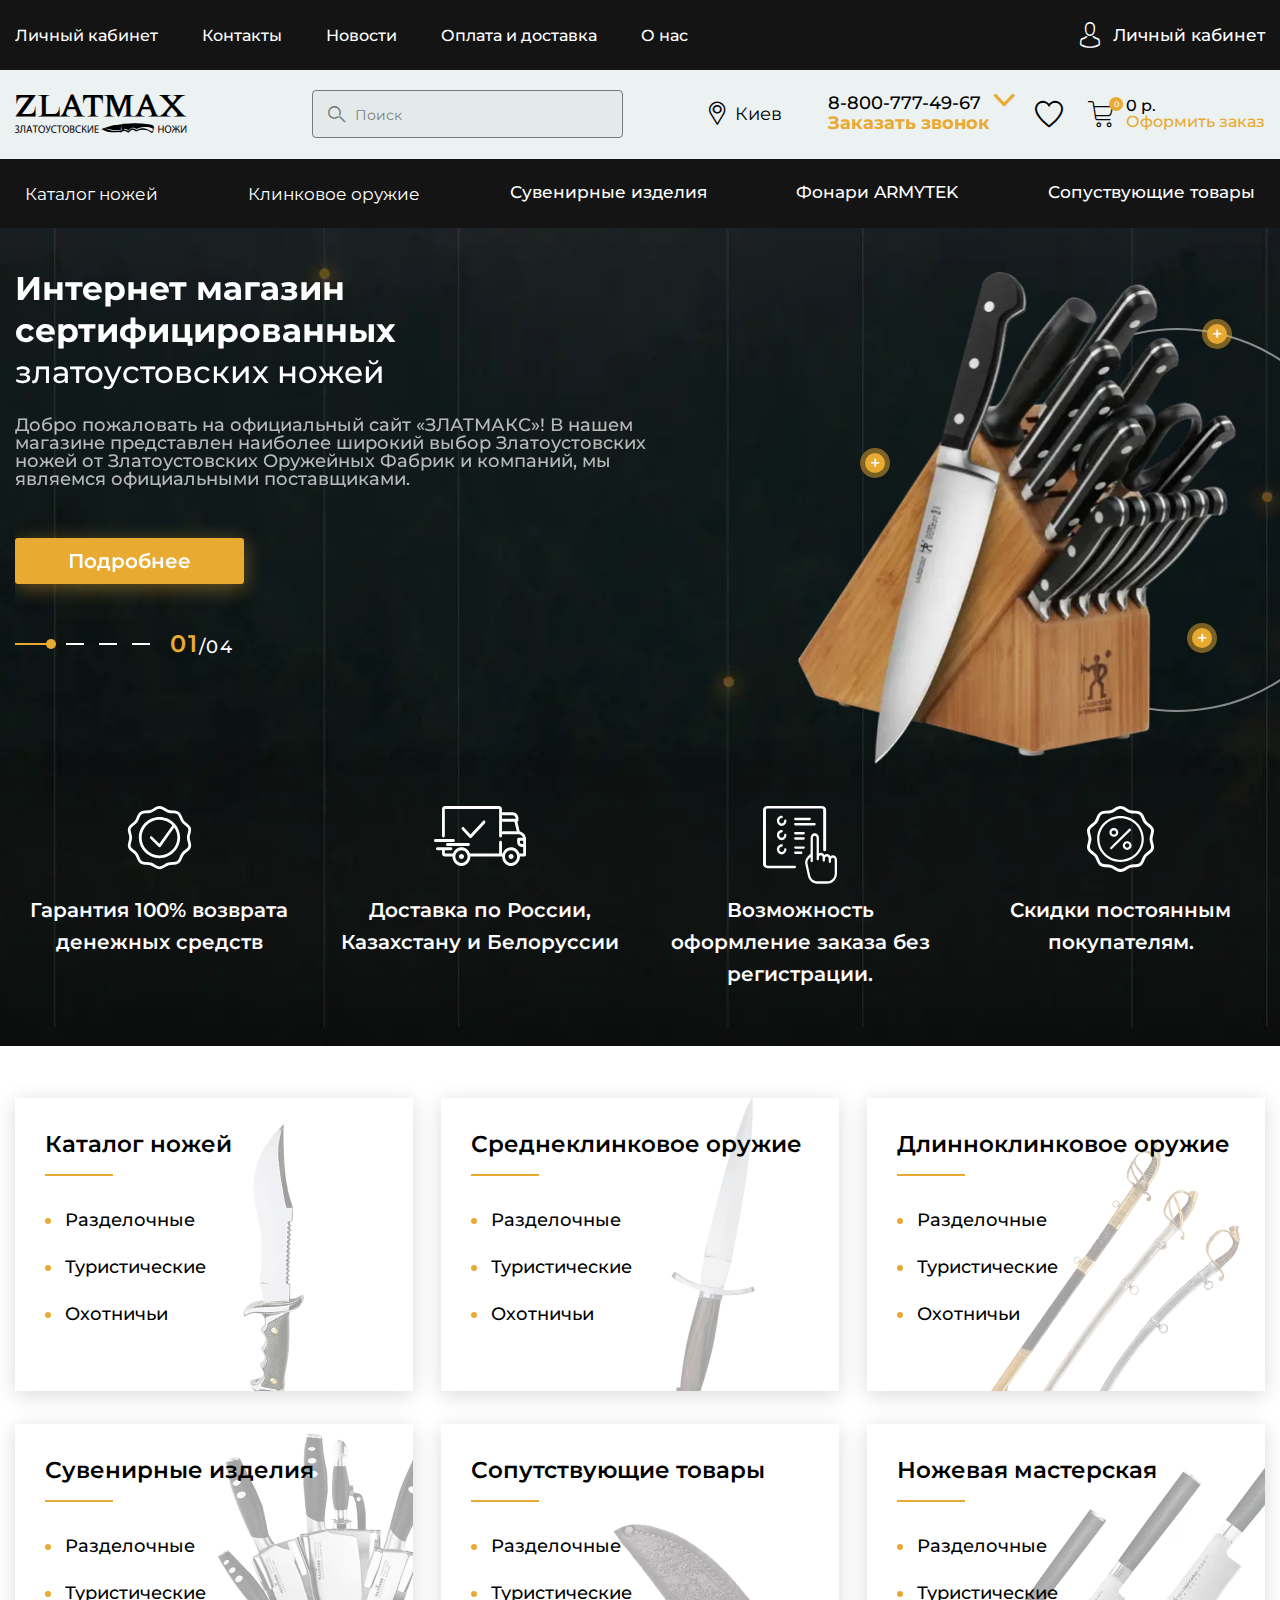
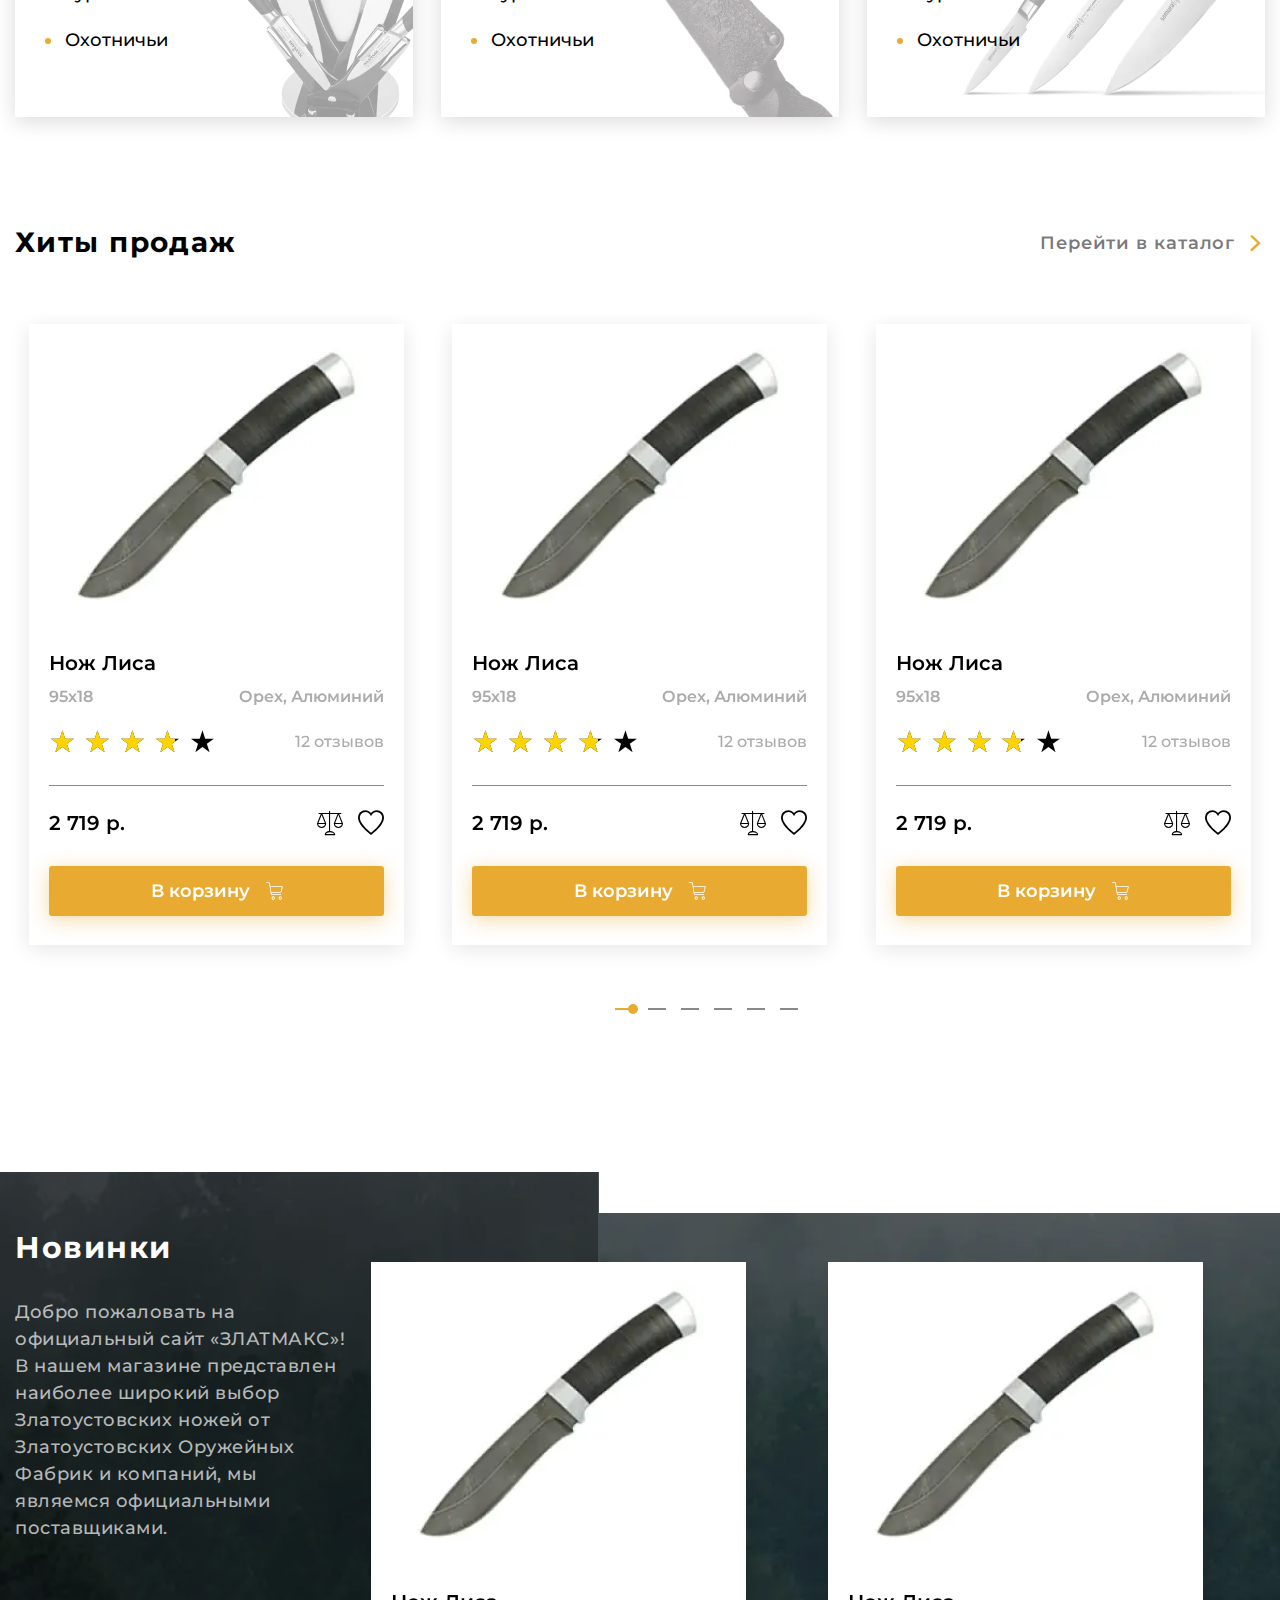
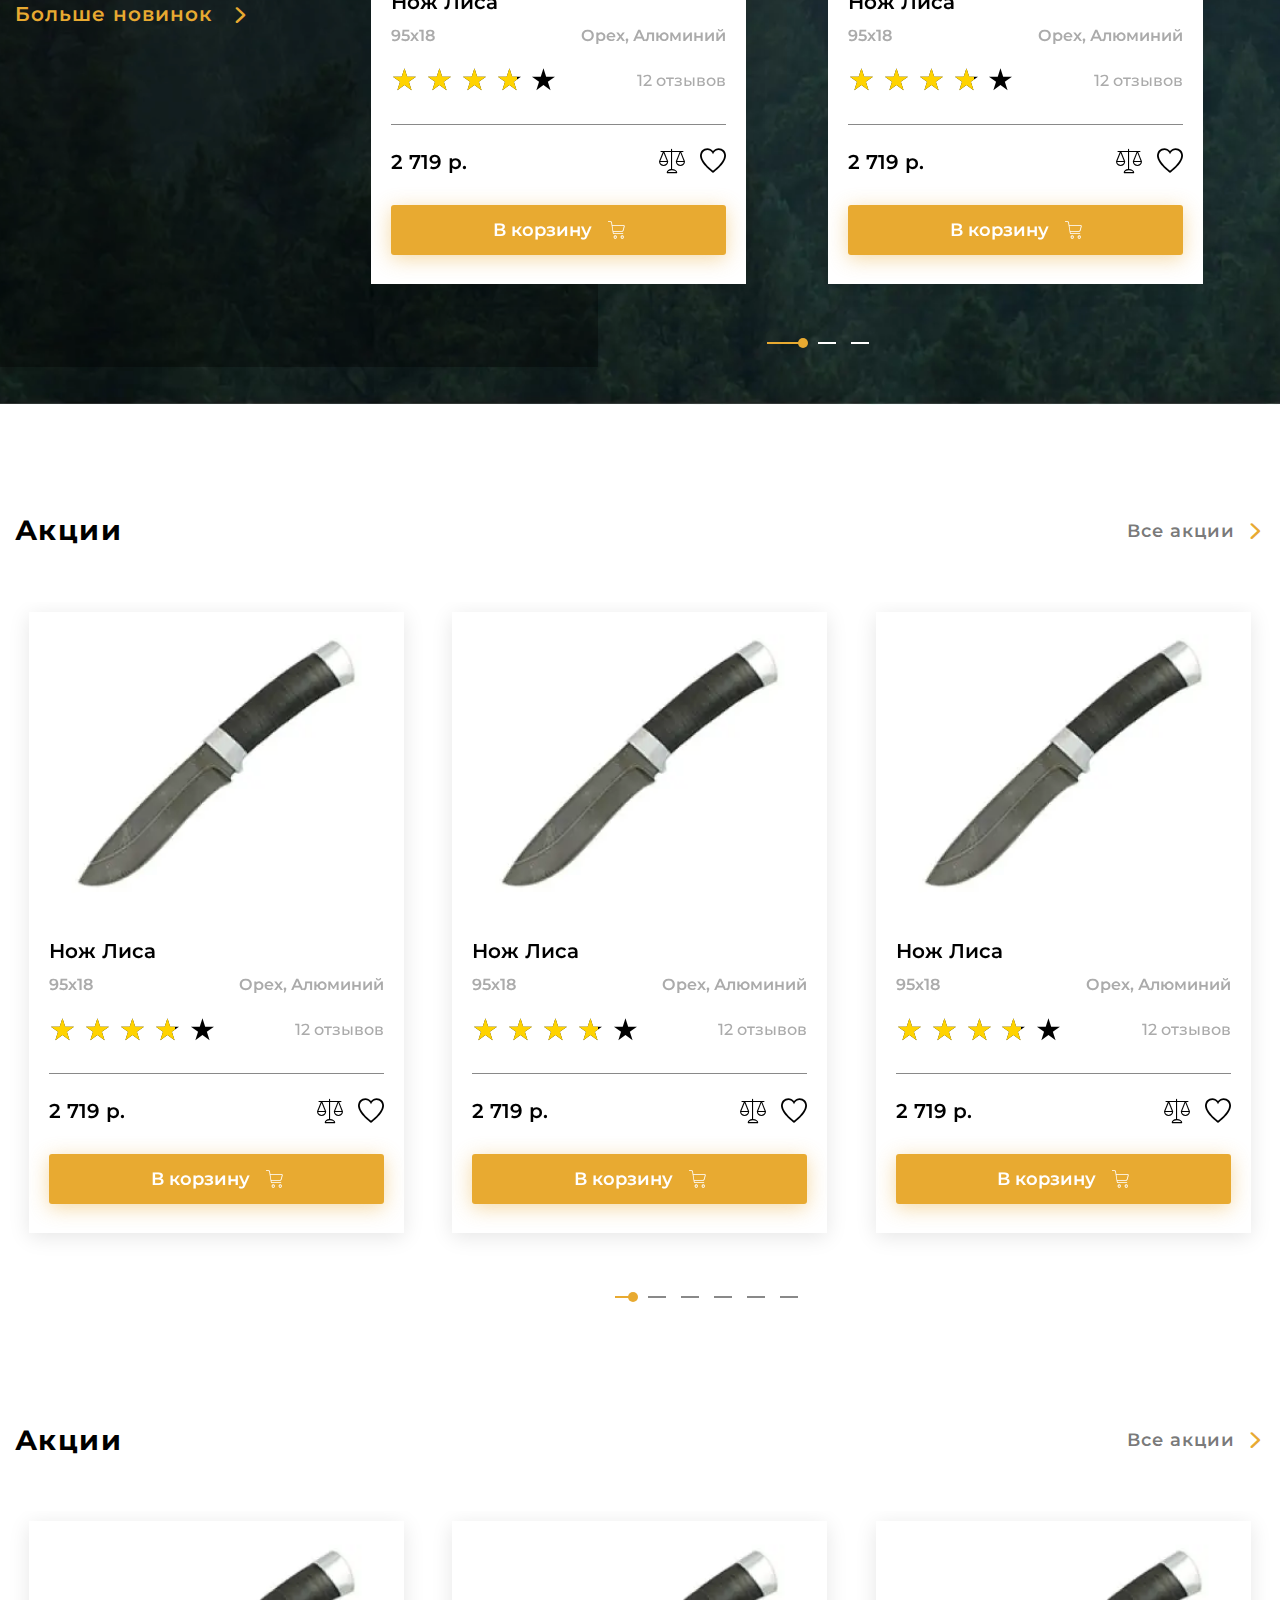
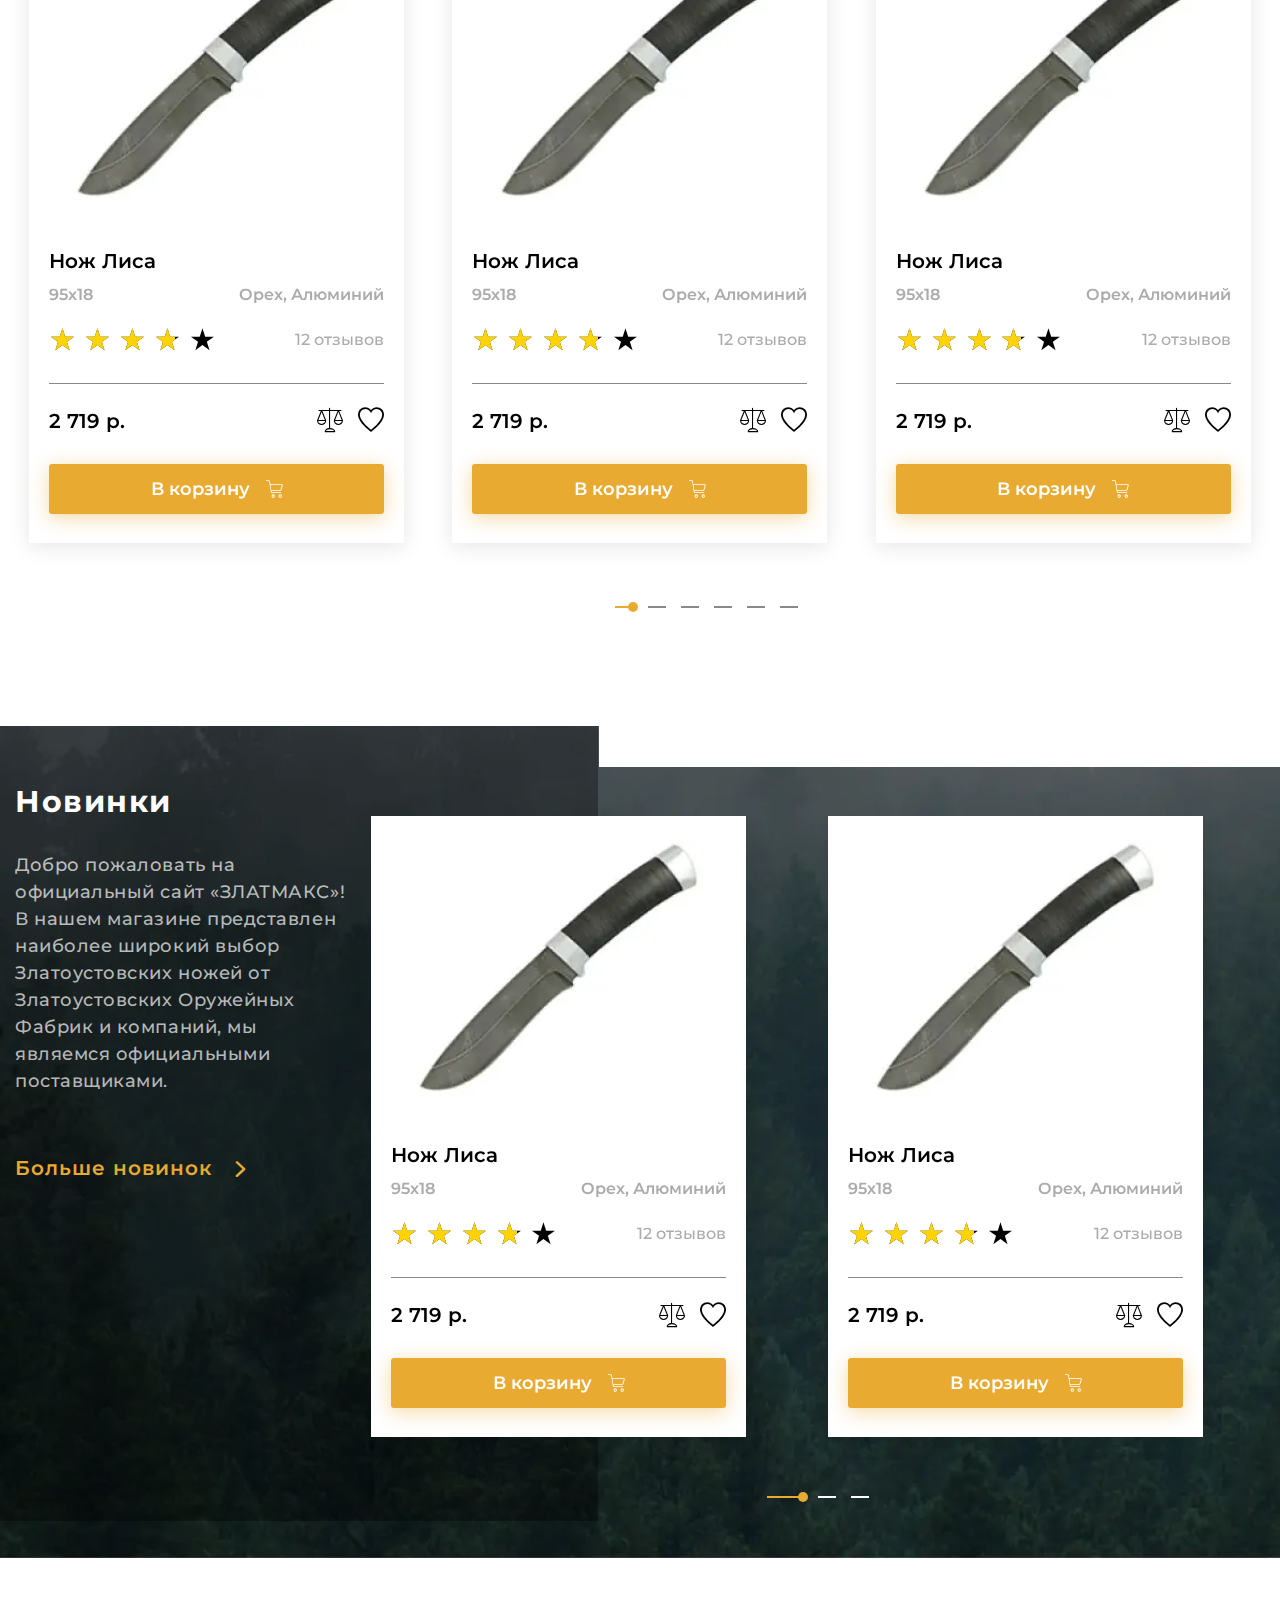
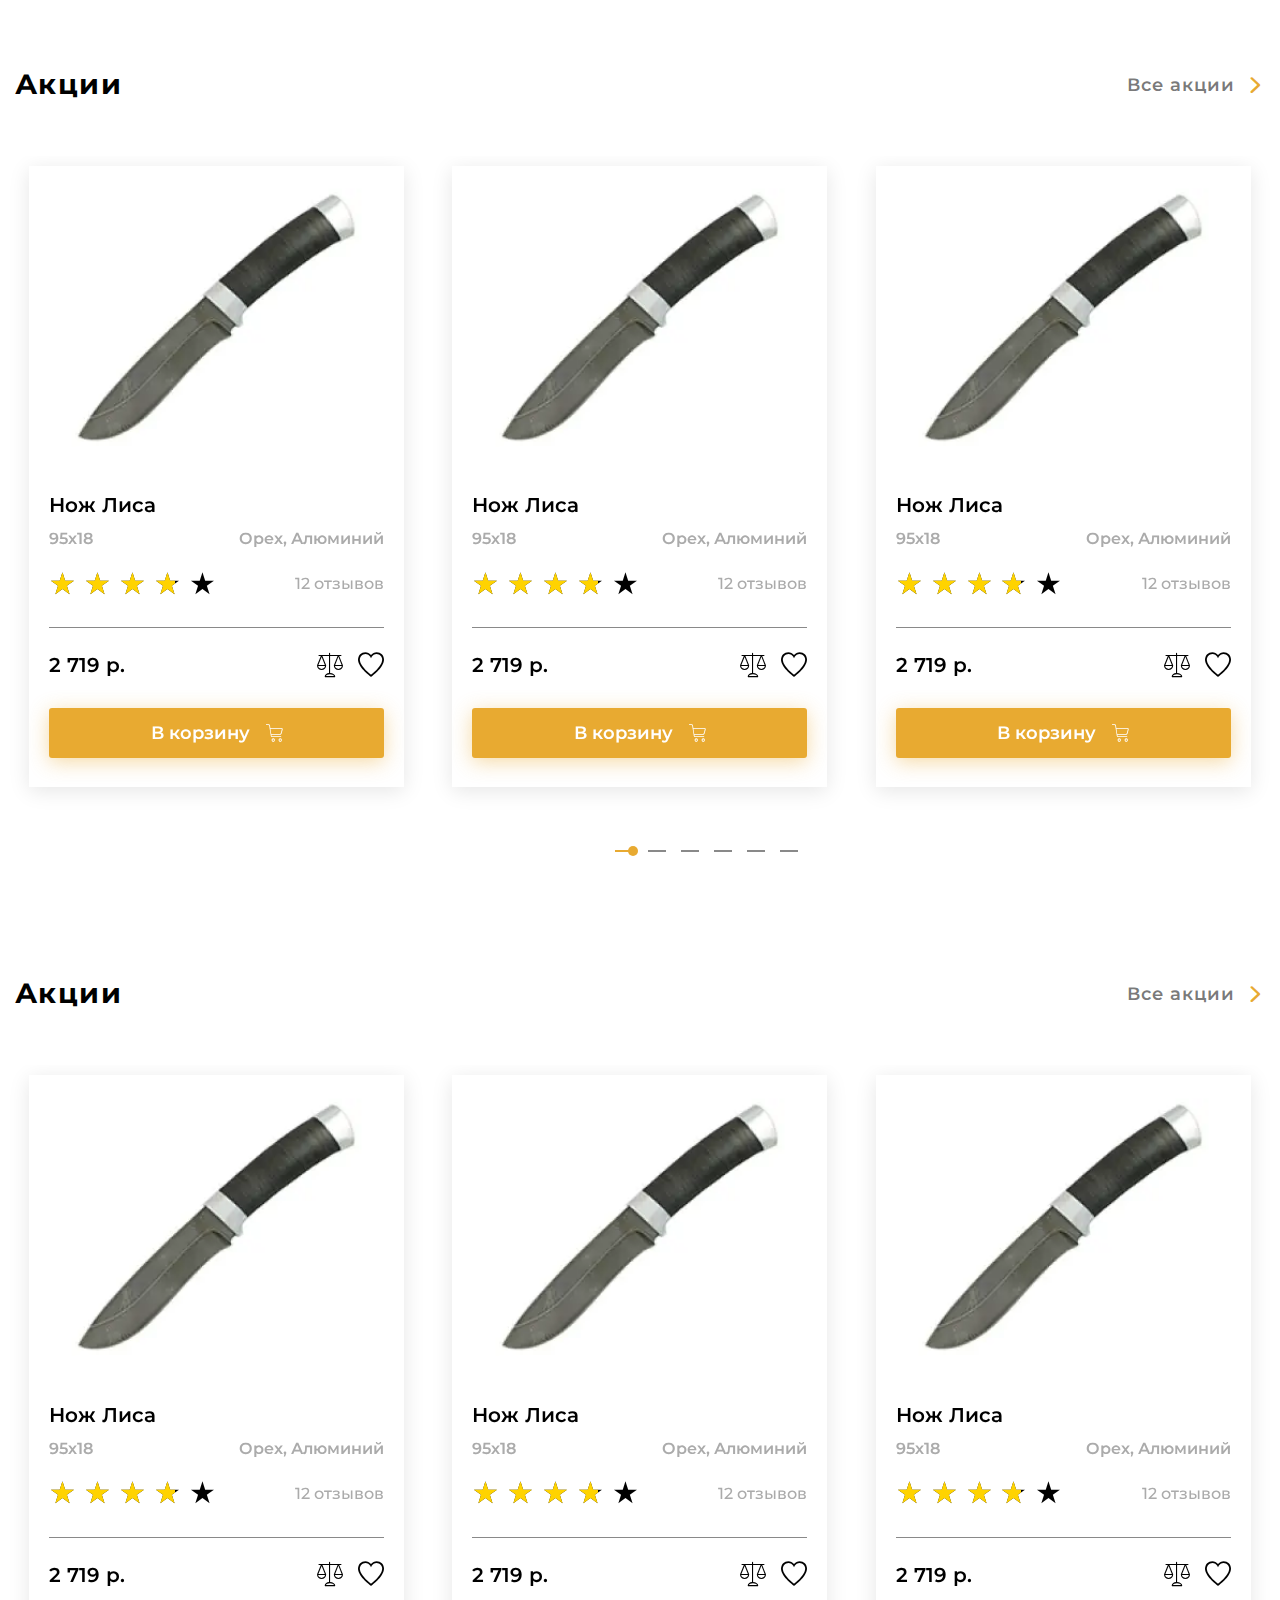
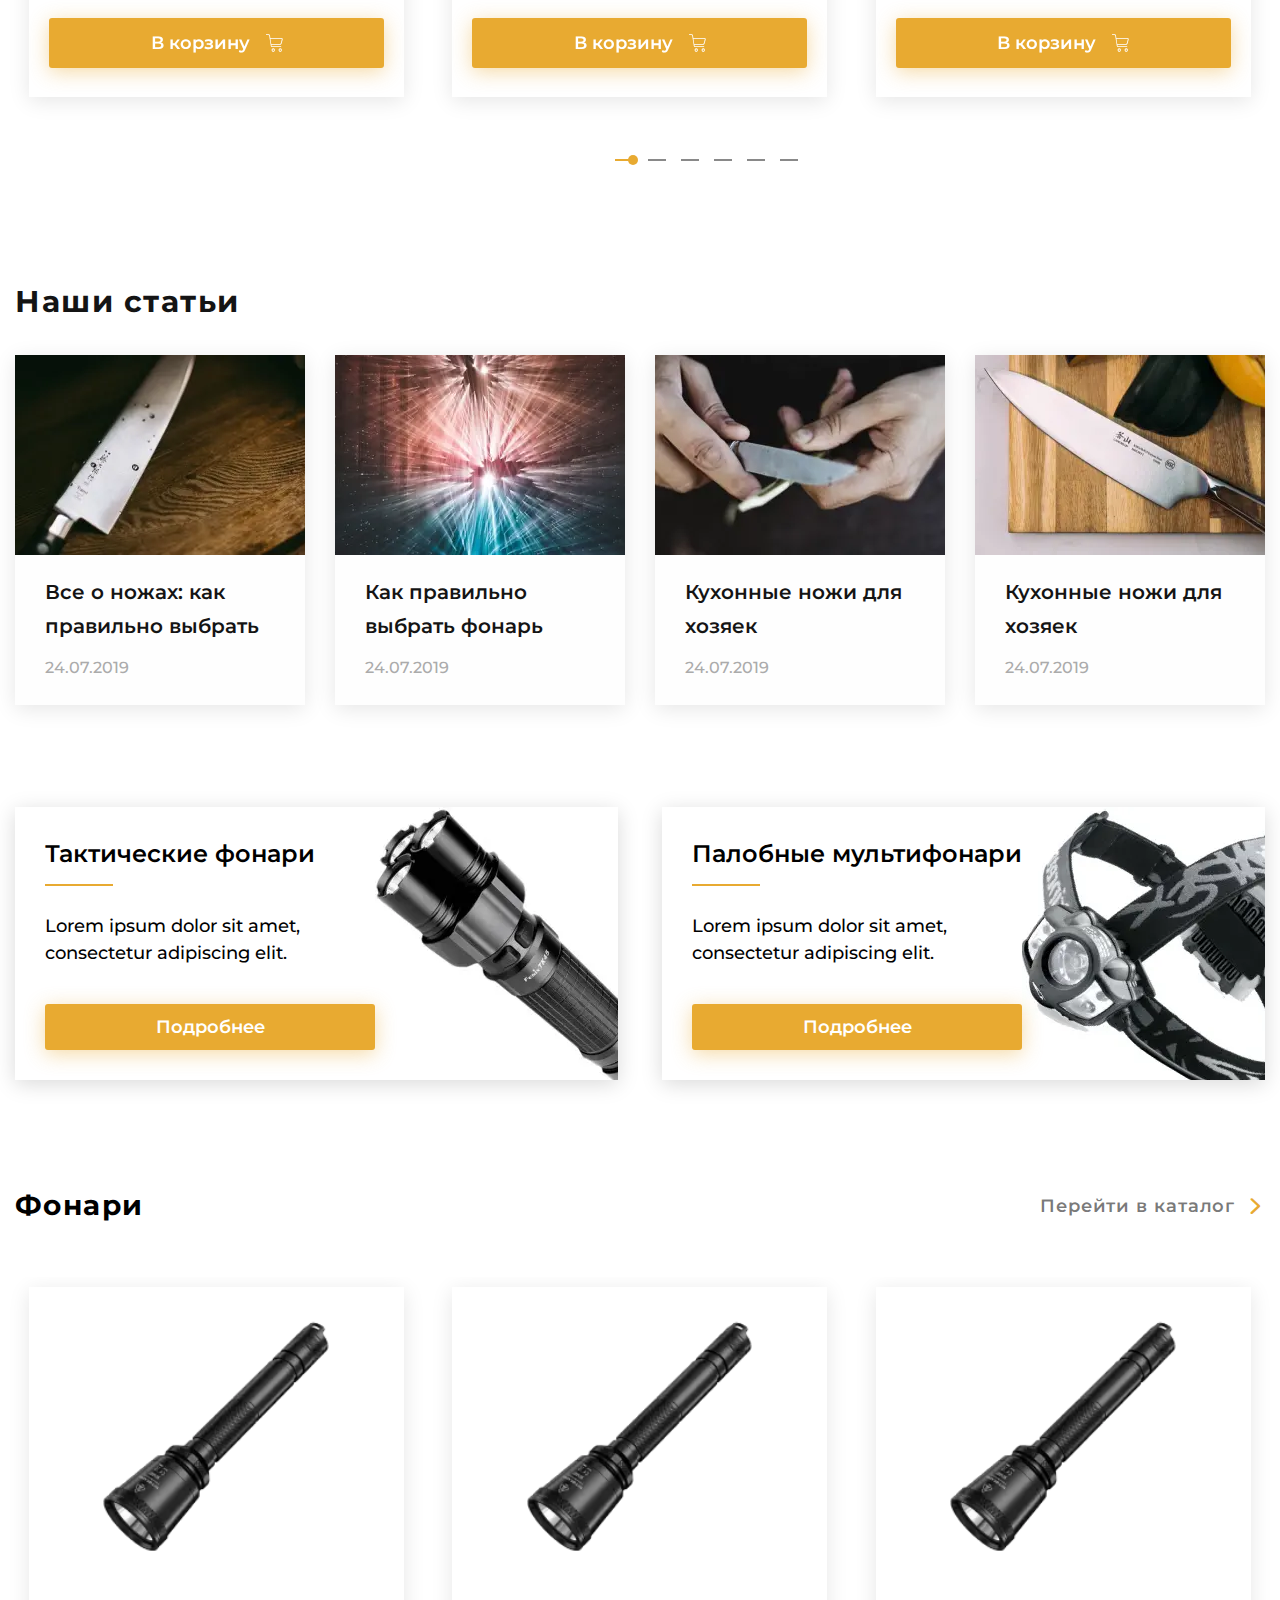
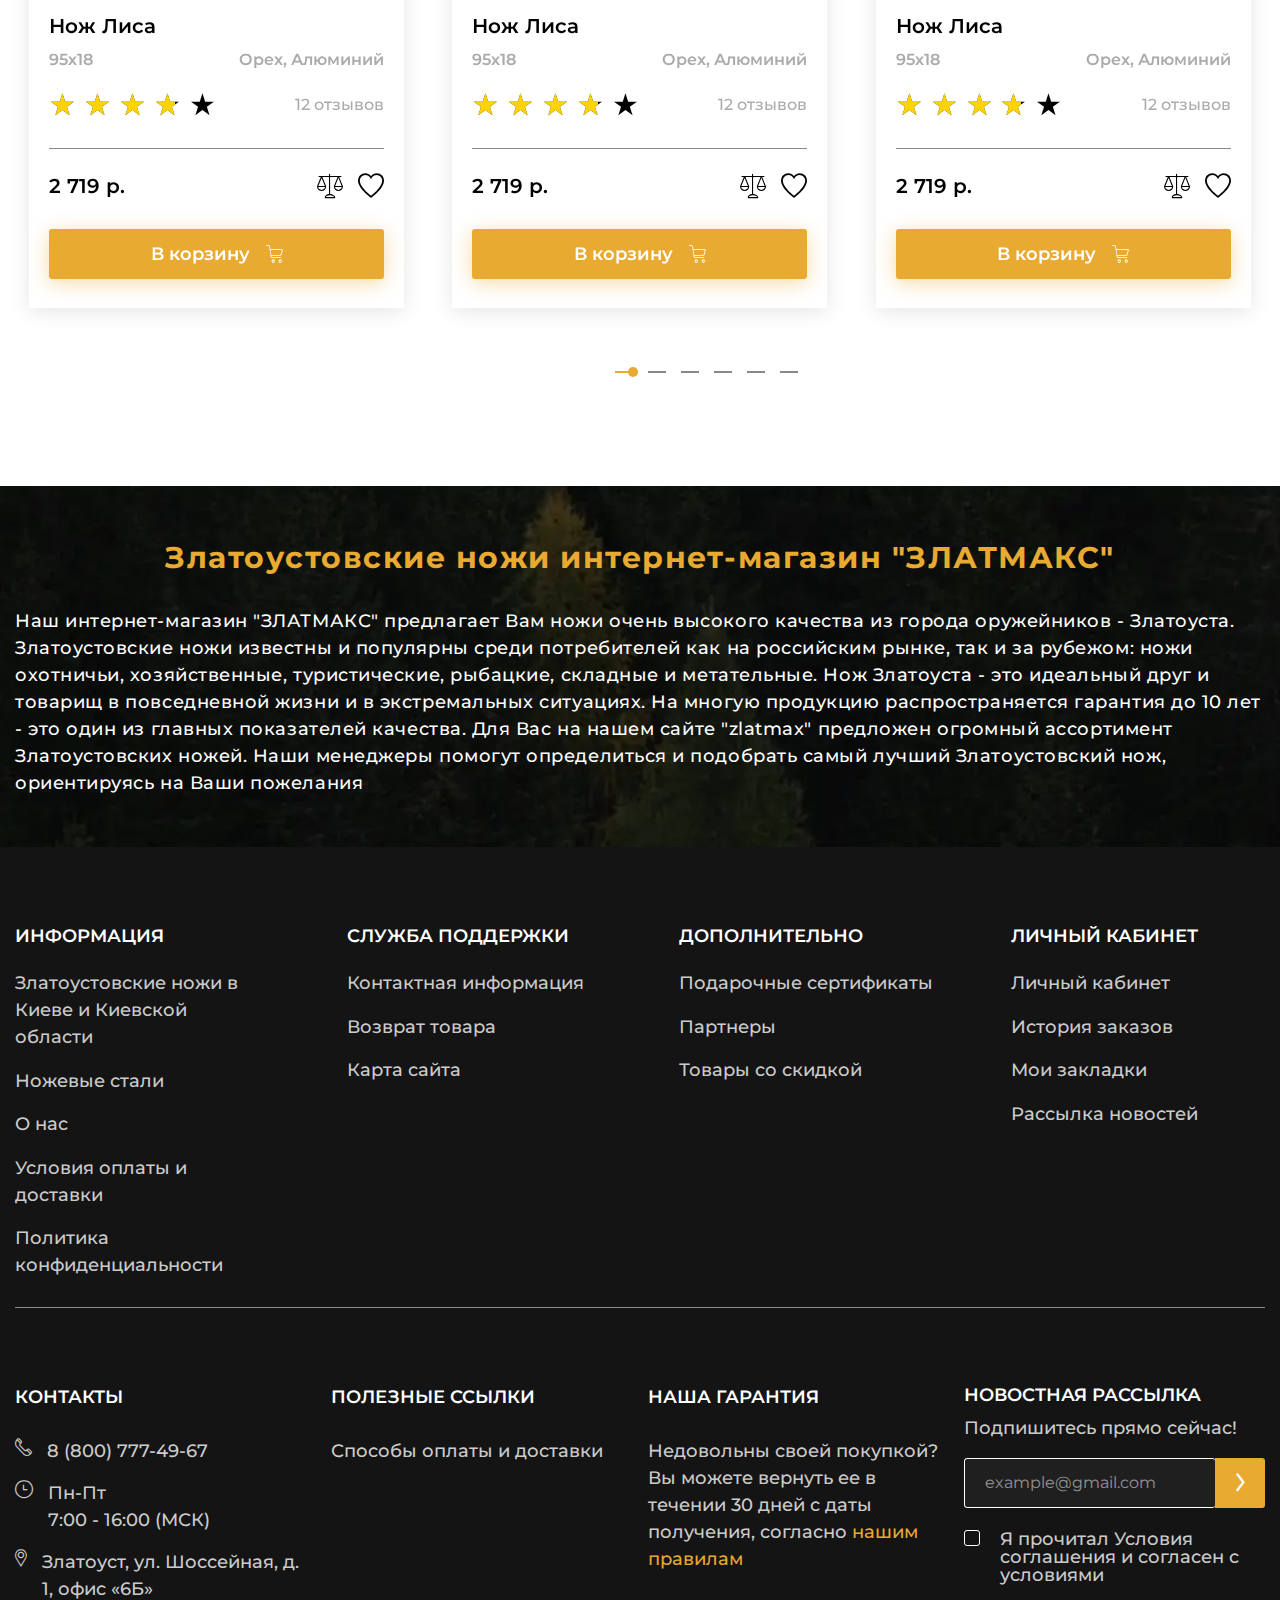
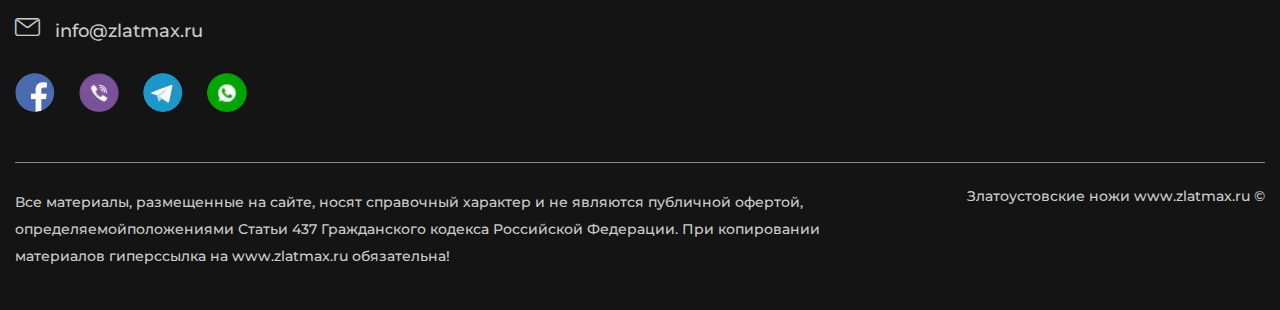
==== commit b33d8ea6: "Add files via upload" ====
--- a/index.html
+++ b/index.html
@@ -6,7 +6,7 @@
 	<meta charset="UTF-8">
 	<meta name="format-detection" content="telephone=no">
 	<!-- <style>body{opacity: 0;}</style> -->
-	<link rel="stylesheet" href="css/style.min.css?_v=20221117152508">
+	<link rel="stylesheet" href="css/style.min.css?_v=20221120012759">
 	<link rel="shortcut icon" href="favicon.ico">
 	<!-- <meta name="robots" content="noindex, nofollow"> -->
 	<meta name="viewport" content="width=device-width, initial-scale=1.0">
@@ -659,243 +659,324 @@
 								<!-- Слайд -->
 								<div class="products-slider__slide swiper-slide">
 									<article class="product-card">
-										<a href="#" class="product-card__image">
-											<span class="product-card__item-image-ibg product-card__item-image-ibg_contain">
-												<picture><source srcset="img/card-product/01.webp" type="image/webp"><img src="img/card-product/01.png" alt=""></picture>
-											</span>
-										</a>
-										<div class="product-card__body">
-											<h4 class="product-card__title"><a href="#" class="product-card__link">Нож Лиса</a></h4>
-											<div class="product-card__info info-product-card">
-												<div class="info-product-card__size">95х18</div>
-												<div class="info-product-card__materials">Орех, Алюминий</div>
-											</div>
-											<div class="product-card__rating rating rating_set">
-												<div class="rating__body">
-													<div class="rating__active"></div>
-													<div class="rating__items">
-														<input type="radio" class="rating__item" value="1" name="rating">
-														<input type="radio" class="rating__item" value="2" name="rating">
-														<input type="radio" class="rating__item" value="3" name="rating">
-														<input type="radio" class="rating__item" value="4" name="rating">
-														<input type="radio" class="rating__item" value="5" name="rating">
-													</div>
-												</div>
-												<div class="rating__value">3.6</div>
-												<div class="rating__info">12 отзывов</div>
-											</div>
-											<div class="product-card__footer">
-												<div class="product-card__price">2 719 р.</div>
-
-												<a href="" class="product-card__compare _icon-compare"></a>
-												<a href="" class="product-card__favourite _icon-favourite"></a>
-											</div>
-											<button class="product-card__cart">
-												<p>В корзину</p><span class="_icon-basket"></span>
-											</button>
-										</div>
-									</article>
-								</div>
-
-								<div class="products-slider__slide swiper-slide">
-									<article class="product-card">
-										<a href="#" class="product-card__image">
-											<span class="product-card__item-image-ibg product-card__item-image-ibg_contain">
-												<picture><source srcset="img/card-product/01.webp" type="image/webp"><img src="img/card-product/01.png" alt=""></picture>
-											</span>
-										</a>
-										<div class="product-card__body">
-											<h4 class="product-card__title"><a href="#" class="product-card__link">Нож Лиса</a></h4>
-											<div class="product-card__info info-product-card">
-												<div class="info-product-card__size">95х18</div>
-												<div class="info-product-card__materials">Орех, Алюминий</div>
-											</div>
-											<div class="product-card__rating rating rating_set">
-												<div class="rating__body">
-													<div class="rating__active"></div>
-													<div class="rating__items">
-														<input type="radio" class="rating__item" value="1" name="rating">
-														<input type="radio" class="rating__item" value="2" name="rating">
-														<input type="radio" class="rating__item" value="3" name="rating">
-														<input type="radio" class="rating__item" value="4" name="rating">
-														<input type="radio" class="rating__item" value="5" name="rating">
-													</div>
-												</div>
-												<div class="rating__value">3.6</div>
-												<div class="rating__info">12 отзывов</div>
-											</div>
-											<div class="product-card__footer">
-												<div class="product-card__price">2 719 р.</div>
-
-												<a href="" class="product-card__compare _icon-compare"></a>
-												<a href="" class="product-card__favourite _icon-favourite"></a>
-											</div>
-											<button class="product-card__cart">
-												<p>В корзину</p><span class="_icon-basket"></span>
-											</button>
-										</div>
-									</article>
-								</div>
-
-								<div class="products-slider__slide swiper-slide">
-									<article class="product-card">
-										<a href="#" class="product-card__image">
-											<span class="product-card__item-image-ibg product-card__item-image-ibg_contain">
-												<picture><source srcset="img/card-product/01.webp" type="image/webp"><img src="img/card-product/01.png" alt=""></picture>
-											</span>
-										</a>
-										<div class="product-card__body">
-											<h4 class="product-card__title"><a href="#" class="product-card__link">Нож Лиса</a></h4>
-											<div class="product-card__info info-product-card">
-												<div class="info-product-card__size">95х18</div>
-												<div class="info-product-card__materials">Орех, Алюминий</div>
-											</div>
-											<div class="product-card__rating rating rating_set">
-												<div class="rating__body">
-													<div class="rating__active"></div>
-													<div class="rating__items">
-														<input type="radio" class="rating__item" value="1" name="rating">
-														<input type="radio" class="rating__item" value="2" name="rating">
-														<input type="radio" class="rating__item" value="3" name="rating">
-														<input type="radio" class="rating__item" value="4" name="rating">
-														<input type="radio" class="rating__item" value="5" name="rating">
-													</div>
-												</div>
-												<div class="rating__value">3.6</div>
-												<div class="rating__info">12 отзывов</div>
-											</div>
-											<div class="product-card__footer">
-												<div class="product-card__price">2 719 р.</div>
-
-												<a href="" class="product-card__compare _icon-compare"></a>
-												<a href="" class="product-card__favourite _icon-favourite"></a>
-											</div>
-											<button class="product-card__cart">
-												<p>В корзину</p><span class="_icon-basket"></span>
-											</button>
-										</div>
-									</article>
-								</div>
-
-								<div class="products-slider__slide swiper-slide">
-									<article class="product-card">
-										<a href="#" class="product-card__image">
-											<span class="product-card__item-image-ibg product-card__item-image-ibg_contain">
-												<picture><source srcset="img/card-product/01.webp" type="image/webp"><img src="img/card-product/01.png" alt=""></picture>
-											</span>
-										</a>
-										<div class="product-card__body">
-											<h4 class="product-card__title"><a href="#" class="product-card__link">Нож Лиса</a></h4>
-											<div class="product-card__info info-product-card">
-												<div class="info-product-card__size">95х18</div>
-												<div class="info-product-card__materials">Орех, Алюминий</div>
-											</div>
-											<div class="product-card__rating rating rating_set">
-												<div class="rating__body">
-													<div class="rating__active"></div>
-													<div class="rating__items">
-														<input type="radio" class="rating__item" value="1" name="rating">
-														<input type="radio" class="rating__item" value="2" name="rating">
-														<input type="radio" class="rating__item" value="3" name="rating">
-														<input type="radio" class="rating__item" value="4" name="rating">
-														<input type="radio" class="rating__item" value="5" name="rating">
-													</div>
-												</div>
-												<div class="rating__value">3.6</div>
-												<div class="rating__info">12 отзывов</div>
-											</div>
-											<div class="product-card__footer">
-												<div class="product-card__price">2 719 р.</div>
-
-												<a href="" class="product-card__compare _icon-compare"></a>
-												<a href="" class="product-card__favourite _icon-favourite"></a>
-											</div>
-											<button class="product-card__cart">
-												<p>В корзину</p><span class="_icon-basket"></span>
-											</button>
-										</div>
-									</article>
-								</div>
-
-								<div class="products-slider__slide swiper-slide">
-									<article class="product-card">
-										<a href="#" class="product-card__image">
-											<span class="product-card__item-image-ibg product-card__item-image-ibg_contain">
-												<picture><source srcset="img/card-product/01.webp" type="image/webp"><img src="img/card-product/01.png" alt=""></picture>
-											</span>
-										</a>
-										<div class="product-card__body">
-											<h4 class="product-card__title"><a href="#" class="product-card__link">Нож Лиса</a></h4>
-											<div class="product-card__info info-product-card">
-												<div class="info-product-card__size">95х18</div>
-												<div class="info-product-card__materials">Орех, Алюминий</div>
-											</div>
-											<div class="product-card__rating rating rating_set">
-												<div class="rating__body">
-													<div class="rating__active"></div>
-													<div class="rating__items">
-														<input type="radio" class="rating__item" value="1" name="rating">
-														<input type="radio" class="rating__item" value="2" name="rating">
-														<input type="radio" class="rating__item" value="3" name="rating">
-														<input type="radio" class="rating__item" value="4" name="rating">
-														<input type="radio" class="rating__item" value="5" name="rating">
-													</div>
-												</div>
-												<div class="rating__value">3.6</div>
-												<div class="rating__info">12 отзывов</div>
-											</div>
-											<div class="product-card__footer">
-												<div class="product-card__price">2 719 р.</div>
-
-												<a href="" class="product-card__compare _icon-compare"></a>
-												<a href="" class="product-card__favourite _icon-favourite"></a>
-											</div>
-											<button class="product-card__cart">
-												<p>В корзину</p><span class="_icon-basket"></span>
-											</button>
-										</div>
-									</article>
-								</div>
-
-								<div class="products-slider__slide swiper-slide">
-									<article class="product-card">
-										<a href="#" class="product-card__image">
-											<span class="product-card__item-image-ibg product-card__item-image-ibg_contain">
-												<picture><source srcset="img/card-product/01.webp" type="image/webp"><img src="img/card-product/01.png" alt=""></picture>
-											</span>
-										</a>
-										<div class="product-card__body">
-											<h4 class="product-card__title"><a href="#" class="product-card__link">Нож Лиса</a></h4>
-											<div class="product-card__info info-product-card">
-												<div class="info-product-card__size">95х18</div>
-												<div class="info-product-card__materials">Орех, Алюминий</div>
-											</div>
-											<div class="product-card__rating rating rating_set">
-												<div class="rating__body">
-													<div class="rating__active"></div>
-													<div class="rating__items">
-														<input type="radio" class="rating__item" value="1" name="rating">
-														<input type="radio" class="rating__item" value="2" name="rating">
-														<input type="radio" class="rating__item" value="3" name="rating">
-														<input type="radio" class="rating__item" value="4" name="rating">
-														<input type="radio" class="rating__item" value="5" name="rating">
-													</div>
-												</div>
-												<div class="rating__value">3.6</div>
-												<div class="rating__info">12 отзывов</div>
-											</div>
-											<div class="product-card__footer">
-												<div class="product-card__price">2 719 р.</div>
-
-												<a href="" class="product-card__compare _icon-compare"></a>
-												<a href="" class="product-card__favourite _icon-favourite"></a>
-											</div>
-											<button class="product-card__cart">
-												<p>В корзину</p><span class="_icon-basket"></span>
-											</button>
-										</div>
-									</article>
-								</div>
+										<a href="product.html" class="product-card__image">
+											<span class="product-card__item-image-ibg product-card__item-image-ibg_contain">
+												<picture><source srcset="img/card-product/01.webp" type="image/webp"><img src="img/card-product/01.png" alt=""></picture>
+											</span>
+										</a>
+										<div class="product-card__body">
+											<h4 class="product-card__title"><a href="product.html" class="product-card__link">Нож Лиса</a></h4>
+											<div class="product-card__info info-product-card">
+												<div class="info-product-card__size">95х18</div>
+												<div class="info-product-card__materials">Орех, Алюминий</div>
+											</div>
+											<div class="product-card__rating rating rating_set">
+												<div class="rating__body">
+													<div class="rating__active"></div>
+													<div class="rating__items">
+														<input type="radio" class="rating__item" value="1" name="rating">
+														<input type="radio" class="rating__item" value="2" name="rating">
+														<input type="radio" class="rating__item" value="3" name="rating">
+														<input type="radio" class="rating__item" value="4" name="rating">
+														<input type="radio" class="rating__item" value="5" name="rating">
+													</div>
+												</div>
+												<div class="rating__value">3.6</div>
+												<div class="rating__info">12 отзывов</div>
+											</div>
+											<div class="product-card__footer">
+												<div class="product-card__price">2 719 р.</div>
+
+												<a href="" class="product-card__compare _icon-compare"></a>
+												<a href="" class="product-card__favourite _icon-favourite"></a>
+											</div>
+											<button class="product-card__cart">
+												<p>В корзину</p><span class="_icon-basket"></span>
+											</button>
+										</div>
+									</article>
+								</div>
+
+								<div class="products-slider__slide swiper-slide">
+									<article class="product-card">
+										<a href="product.html" class="product-card__image">
+											<span class="product-card__item-image-ibg product-card__item-image-ibg_contain">
+												<picture><source srcset="img/card-product/01.webp" type="image/webp"><img src="img/card-product/01.png" alt=""></picture>
+											</span>
+										</a>
+										<div class="product-card__body">
+											<h4 class="product-card__title"><a href="product.html" class="product-card__link">Нож Лиса</a></h4>
+											<div class="product-card__info info-product-card">
+												<div class="info-product-card__size">95х18</div>
+												<div class="info-product-card__materials">Орех, Алюминий</div>
+											</div>
+											<div class="product-card__rating rating rating_set">
+												<div class="rating__body">
+													<div class="rating__active"></div>
+													<div class="rating__items">
+														<input type="radio" class="rating__item" value="1" name="rating">
+														<input type="radio" class="rating__item" value="2" name="rating">
+														<input type="radio" class="rating__item" value="3" name="rating">
+														<input type="radio" class="rating__item" value="4" name="rating">
+														<input type="radio" class="rating__item" value="5" name="rating">
+													</div>
+												</div>
+												<div class="rating__value">3.6</div>
+												<div class="rating__info">12 отзывов</div>
+											</div>
+											<div class="product-card__footer">
+												<div class="product-card__price">2 719 р.</div>
+
+												<a href="" class="product-card__compare _icon-compare"></a>
+												<a href="" class="product-card__favourite _icon-favourite"></a>
+											</div>
+											<button class="product-card__cart">
+												<p>В корзину</p><span class="_icon-basket"></span>
+											</button>
+										</div>
+									</article>
+								</div>
+
+								<div class="products-slider__slide swiper-slide">
+									<article class="product-card">
+										<a href="product.html" class="product-card__image">
+											<span class="product-card__item-image-ibg product-card__item-image-ibg_contain">
+												<picture><source srcset="img/card-product/01.webp" type="image/webp"><img src="img/card-product/01.png" alt=""></picture>
+											</span>
+										</a>
+										<div class="product-card__body">
+											<h4 class="product-card__title"><a href="product.html" class="product-card__link">Нож Лиса</a></h4>
+											<div class="product-card__info info-product-card">
+												<div class="info-product-card__size">95х18</div>
+												<div class="info-product-card__materials">Орех, Алюминий</div>
+											</div>
+											<div class="product-card__rating rating rating_set">
+												<div class="rating__body">
+													<div class="rating__active"></div>
+													<div class="rating__items">
+														<input type="radio" class="rating__item" value="1" name="rating">
+														<input type="radio" class="rating__item" value="2" name="rating">
+														<input type="radio" class="rating__item" value="3" name="rating">
+														<input type="radio" class="rating__item" value="4" name="rating">
+														<input type="radio" class="rating__item" value="5" name="rating">
+													</div>
+												</div>
+												<div class="rating__value">3.6</div>
+												<div class="rating__info">12 отзывов</div>
+											</div>
+											<div class="product-card__footer">
+												<div class="product-card__price">2 719 р.</div>
+
+												<a href="" class="product-card__compare _icon-compare"></a>
+												<a href="" class="product-card__favourite _icon-favourite"></a>
+											</div>
+											<button class="product-card__cart">
+												<p>В корзину</p><span class="_icon-basket"></span>
+											</button>
+										</div>
+									</article>
+								</div>
+
+								<div class="products-slider__slide swiper-slide">
+									<article class="product-card">
+										<a href="product.html" class="product-card__image">
+											<span class="product-card__item-image-ibg product-card__item-image-ibg_contain">
+												<picture><source srcset="img/card-product/01.webp" type="image/webp"><img src="img/card-product/01.png" alt=""></picture>
+											</span>
+										</a>
+										<div class="product-card__body">
+											<h4 class="product-card__title"><a href="product.html" class="product-card__link">Нож Лиса</a></h4>
+											<div class="product-card__info info-product-card">
+												<div class="info-product-card__size">95х18</div>
+												<div class="info-product-card__materials">Орех, Алюминий</div>
+											</div>
+											<div class="product-card__rating rating rating_set">
+												<div class="rating__body">
+													<div class="rating__active"></div>
+													<div class="rating__items">
+														<input type="radio" class="rating__item" value="1" name="rating">
+														<input type="radio" class="rating__item" value="2" name="rating">
+														<input type="radio" class="rating__item" value="3" name="rating">
+														<input type="radio" class="rating__item" value="4" name="rating">
+														<input type="radio" class="rating__item" value="5" name="rating">
+													</div>
+												</div>
+												<div class="rating__value">3.6</div>
+												<div class="rating__info">12 отзывов</div>
+											</div>
+											<div class="product-card__footer">
+												<div class="product-card__price">2 719 р.</div>
+
+												<a href="" class="product-card__compare _icon-compare"></a>
+												<a href="" class="product-card__favourite _icon-favourite"></a>
+											</div>
+											<button class="product-card__cart">
+												<p>В корзину</p><span class="_icon-basket"></span>
+											</button>
+										</div>
+									</article>
+								</div>
+
+								<div class="products-slider__slide swiper-slide">
+									<article class="product-card">
+										<a href="product.html" class="product-card__image">
+											<span class="product-card__item-image-ibg product-card__item-image-ibg_contain">
+												<picture><source srcset="img/card-product/01.webp" type="image/webp"><img src="img/card-product/01.png" alt=""></picture>
+											</span>
+										</a>
+										<div class="product-card__body">
+											<h4 class="product-card__title"><a href="product.html" class="product-card__link">Нож Лиса</a></h4>
+											<div class="product-card__info info-product-card">
+												<div class="info-product-card__size">95х18</div>
+												<div class="info-product-card__materials">Орех, Алюминий</div>
+											</div>
+											<div class="product-card__rating rating rating_set">
+												<div class="rating__body">
+													<div class="rating__active"></div>
+													<div class="rating__items">
+														<input type="radio" class="rating__item" value="1" name="rating">
+														<input type="radio" class="rating__item" value="2" name="rating">
+														<input type="radio" class="rating__item" value="3" name="rating">
+														<input type="radio" class="rating__item" value="4" name="rating">
+														<input type="radio" class="rating__item" value="5" name="rating">
+													</div>
+												</div>
+												<div class="rating__value">3.6</div>
+												<div class="rating__info">12 отзывов</div>
+											</div>
+											<div class="product-card__footer">
+												<div class="product-card__price">2 719 р.</div>
+
+												<a href="" class="product-card__compare _icon-compare"></a>
+												<a href="" class="product-card__favourite _icon-favourite"></a>
+											</div>
+											<button class="product-card__cart">
+												<p>В корзину</p><span class="_icon-basket"></span>
+											</button>
+										</div>
+									</article>
+								</div>
+
+								<div class="products-slider__slide swiper-slide">
+									<article class="product-card">
+										<a href="product.html" class="product-card__image">
+											<span class="product-card__item-image-ibg product-card__item-image-ibg_contain">
+												<picture><source srcset="img/card-product/01.webp" type="image/webp"><img src="img/card-product/01.png" alt=""></picture>
+											</span>
+										</a>
+										<div class="product-card__body">
+											<h4 class="product-card__title"><a href="product.html" class="product-card__link">Нож Лиса</a></h4>
+											<div class="product-card__info info-product-card">
+												<div class="info-product-card__size">95х18</div>
+												<div class="info-product-card__materials">Орех, Алюминий</div>
+											</div>
+											<div class="product-card__rating rating rating_set">
+												<div class="rating__body">
+													<div class="rating__active"></div>
+													<div class="rating__items">
+														<input type="radio" class="rating__item" value="1" name="rating">
+														<input type="radio" class="rating__item" value="2" name="rating">
+														<input type="radio" class="rating__item" value="3" name="rating">
+														<input type="radio" class="rating__item" value="4" name="rating">
+														<input type="radio" class="rating__item" value="5" name="rating">
+													</div>
+												</div>
+												<div class="rating__value">3.6</div>
+												<div class="rating__info">12 отзывов</div>
+											</div>
+											<div class="product-card__footer">
+												<div class="product-card__price">2 719 р.</div>
+
+												<a href="" class="product-card__compare _icon-compare"></a>
+												<a href="" class="product-card__favourite _icon-favourite"></a>
+											</div>
+											<button class="product-card__cart">
+												<p>В корзину</p><span class="_icon-basket"></span>
+											</button>
+										</div>
+									</article>
+								</div>
+
+								<div class="products-slider__slide swiper-slide">
+									<article class="product-card">
+										<a href="product.html" class="product-card__image">
+											<span class="product-card__item-image-ibg product-card__item-image-ibg_contain">
+												<picture><source srcset="img/card-product/01.webp" type="image/webp"><img src="img/card-product/01.png" alt=""></picture>
+											</span>
+										</a>
+										<div class="product-card__body">
+											<h4 class="product-card__title"><a href="product.html" class="product-card__link">Нож Лиса</a></h4>
+											<div class="product-card__info info-product-card">
+												<div class="info-product-card__size">95х18</div>
+												<div class="info-product-card__materials">Орех, Алюминий</div>
+											</div>
+											<div class="product-card__rating rating rating_set">
+												<div class="rating__body">
+													<div class="rating__active"></div>
+													<div class="rating__items">
+														<input type="radio" class="rating__item" value="1" name="rating">
+														<input type="radio" class="rating__item" value="2" name="rating">
+														<input type="radio" class="rating__item" value="3" name="rating">
+														<input type="radio" class="rating__item" value="4" name="rating">
+														<input type="radio" class="rating__item" value="5" name="rating">
+													</div>
+												</div>
+												<div class="rating__value">3.6</div>
+												<div class="rating__info">12 отзывов</div>
+											</div>
+											<div class="product-card__footer">
+												<div class="product-card__price">2 719 р.</div>
+
+												<a href="" class="product-card__compare _icon-compare"></a>
+												<a href="" class="product-card__favourite _icon-favourite"></a>
+											</div>
+											<button class="product-card__cart">
+												<p>В корзину</p><span class="_icon-basket"></span>
+											</button>
+										</div>
+									</article>
+								</div>
+
+								<div class="products-slider__slide swiper-slide">
+									<article class="product-card">
+										<a href="product.html" class="product-card__image">
+											<span class="product-card__item-image-ibg product-card__item-image-ibg_contain">
+												<picture><source srcset="img/card-product/01.webp" type="image/webp"><img src="img/card-product/01.png" alt=""></picture>
+											</span>
+										</a>
+										<div class="product-card__body">
+											<h4 class="product-card__title"><a href="product.html" class="product-card__link">Нож Лиса</a></h4>
+											<div class="product-card__info info-product-card">
+												<div class="info-product-card__size">95х18</div>
+												<div class="info-product-card__materials">Орех, Алюминий</div>
+											</div>
+											<div class="product-card__rating rating rating_set">
+												<div class="rating__body">
+													<div class="rating__active"></div>
+													<div class="rating__items">
+														<input type="radio" class="rating__item" value="1" name="rating">
+														<input type="radio" class="rating__item" value="2" name="rating">
+														<input type="radio" class="rating__item" value="3" name="rating">
+														<input type="radio" class="rating__item" value="4" name="rating">
+														<input type="radio" class="rating__item" value="5" name="rating">
+													</div>
+												</div>
+												<div class="rating__value">3.6</div>
+												<div class="rating__info">12 отзывов</div>
+											</div>
+											<div class="product-card__footer">
+												<div class="product-card__price">2 719 р.</div>
+
+												<a href="" class="product-card__compare _icon-compare"></a>
+												<a href="" class="product-card__favourite _icon-favourite"></a>
+											</div>
+											<button class="product-card__cart">
+												<p>В корзину</p><span class="_icon-basket"></span>
+											</button>
+										</div>
+									</article>
+								</div>
+
 							</div>
 							<!-- Если нужна пагинация -->
 							<div class="control-products-slider__dotts "></div>
@@ -1064,243 +1145,324 @@
 								<!-- Слайд -->
 								<div class="products-slider__slide swiper-slide">
 									<article class="product-card">
-										<a href="#" class="product-card__image">
-											<span class="product-card__item-image-ibg product-card__item-image-ibg_contain">
-												<picture><source srcset="img/card-product/01.webp" type="image/webp"><img src="img/card-product/01.png" alt=""></picture>
-											</span>
-										</a>
-										<div class="product-card__body">
-											<h4 class="product-card__title"><a href="#" class="product-card__link">Нож Лиса</a></h4>
-											<div class="product-card__info info-product-card">
-												<div class="info-product-card__size">95х18</div>
-												<div class="info-product-card__materials">Орех, Алюминий</div>
-											</div>
-											<div class="product-card__rating rating rating_set">
-												<div class="rating__body">
-													<div class="rating__active"></div>
-													<div class="rating__items">
-														<input type="radio" class="rating__item" value="1" name="rating">
-														<input type="radio" class="rating__item" value="2" name="rating">
-														<input type="radio" class="rating__item" value="3" name="rating">
-														<input type="radio" class="rating__item" value="4" name="rating">
-														<input type="radio" class="rating__item" value="5" name="rating">
-													</div>
-												</div>
-												<div class="rating__value">3.6</div>
-												<div class="rating__info">12 отзывов</div>
-											</div>
-											<div class="product-card__footer">
-												<div class="product-card__price">2 719 р.</div>
-
-												<a href="" class="product-card__compare _icon-compare"></a>
-												<a href="" class="product-card__favourite _icon-favourite"></a>
-											</div>
-											<button class="product-card__cart">
-												<p>В корзину</p><span class="_icon-basket"></span>
-											</button>
-										</div>
-									</article>
-								</div>
-
-								<div class="products-slider__slide swiper-slide">
-									<article class="product-card">
-										<a href="#" class="product-card__image">
-											<span class="product-card__item-image-ibg product-card__item-image-ibg_contain">
-												<picture><source srcset="img/card-product/01.webp" type="image/webp"><img src="img/card-product/01.png" alt=""></picture>
-											</span>
-										</a>
-										<div class="product-card__body">
-											<h4 class="product-card__title"><a href="#" class="product-card__link">Нож Лиса</a></h4>
-											<div class="product-card__info info-product-card">
-												<div class="info-product-card__size">95х18</div>
-												<div class="info-product-card__materials">Орех, Алюминий</div>
-											</div>
-											<div class="product-card__rating rating rating_set">
-												<div class="rating__body">
-													<div class="rating__active"></div>
-													<div class="rating__items">
-														<input type="radio" class="rating__item" value="1" name="rating">
-														<input type="radio" class="rating__item" value="2" name="rating">
-														<input type="radio" class="rating__item" value="3" name="rating">
-														<input type="radio" class="rating__item" value="4" name="rating">
-														<input type="radio" class="rating__item" value="5" name="rating">
-													</div>
-												</div>
-												<div class="rating__value">3.6</div>
-												<div class="rating__info">12 отзывов</div>
-											</div>
-											<div class="product-card__footer">
-												<div class="product-card__price">2 719 р.</div>
-
-												<a href="" class="product-card__compare _icon-compare"></a>
-												<a href="" class="product-card__favourite _icon-favourite"></a>
-											</div>
-											<button class="product-card__cart">
-												<p>В корзину</p><span class="_icon-basket"></span>
-											</button>
-										</div>
-									</article>
-								</div>
-
-								<div class="products-slider__slide swiper-slide">
-									<article class="product-card">
-										<a href="#" class="product-card__image">
-											<span class="product-card__item-image-ibg product-card__item-image-ibg_contain">
-												<picture><source srcset="img/card-product/01.webp" type="image/webp"><img src="img/card-product/01.png" alt=""></picture>
-											</span>
-										</a>
-										<div class="product-card__body">
-											<h4 class="product-card__title"><a href="#" class="product-card__link">Нож Лиса</a></h4>
-											<div class="product-card__info info-product-card">
-												<div class="info-product-card__size">95х18</div>
-												<div class="info-product-card__materials">Орех, Алюминий</div>
-											</div>
-											<div class="product-card__rating rating rating_set">
-												<div class="rating__body">
-													<div class="rating__active"></div>
-													<div class="rating__items">
-														<input type="radio" class="rating__item" value="1" name="rating">
-														<input type="radio" class="rating__item" value="2" name="rating">
-														<input type="radio" class="rating__item" value="3" name="rating">
-														<input type="radio" class="rating__item" value="4" name="rating">
-														<input type="radio" class="rating__item" value="5" name="rating">
-													</div>
-												</div>
-												<div class="rating__value">3.6</div>
-												<div class="rating__info">12 отзывов</div>
-											</div>
-											<div class="product-card__footer">
-												<div class="product-card__price">2 719 р.</div>
-
-												<a href="" class="product-card__compare _icon-compare"></a>
-												<a href="" class="product-card__favourite _icon-favourite"></a>
-											</div>
-											<button class="product-card__cart">
-												<p>В корзину</p><span class="_icon-basket"></span>
-											</button>
-										</div>
-									</article>
-								</div>
-
-								<div class="products-slider__slide swiper-slide">
-									<article class="product-card">
-										<a href="#" class="product-card__image">
-											<span class="product-card__item-image-ibg product-card__item-image-ibg_contain">
-												<picture><source srcset="img/card-product/01.webp" type="image/webp"><img src="img/card-product/01.png" alt=""></picture>
-											</span>
-										</a>
-										<div class="product-card__body">
-											<h4 class="product-card__title"><a href="#" class="product-card__link">Нож Лиса</a></h4>
-											<div class="product-card__info info-product-card">
-												<div class="info-product-card__size">95х18</div>
-												<div class="info-product-card__materials">Орех, Алюминий</div>
-											</div>
-											<div class="product-card__rating rating rating_set">
-												<div class="rating__body">
-													<div class="rating__active"></div>
-													<div class="rating__items">
-														<input type="radio" class="rating__item" value="1" name="rating">
-														<input type="radio" class="rating__item" value="2" name="rating">
-														<input type="radio" class="rating__item" value="3" name="rating">
-														<input type="radio" class="rating__item" value="4" name="rating">
-														<input type="radio" class="rating__item" value="5" name="rating">
-													</div>
-												</div>
-												<div class="rating__value">3.6</div>
-												<div class="rating__info">12 отзывов</div>
-											</div>
-											<div class="product-card__footer">
-												<div class="product-card__price">2 719 р.</div>
-
-												<a href="" class="product-card__compare _icon-compare"></a>
-												<a href="" class="product-card__favourite _icon-favourite"></a>
-											</div>
-											<button class="product-card__cart">
-												<p>В корзину</p><span class="_icon-basket"></span>
-											</button>
-										</div>
-									</article>
-								</div>
-
-								<div class="products-slider__slide swiper-slide">
-									<article class="product-card">
-										<a href="#" class="product-card__image">
-											<span class="product-card__item-image-ibg product-card__item-image-ibg_contain">
-												<picture><source srcset="img/card-product/01.webp" type="image/webp"><img src="img/card-product/01.png" alt=""></picture>
-											</span>
-										</a>
-										<div class="product-card__body">
-											<h4 class="product-card__title"><a href="#" class="product-card__link">Нож Лиса</a></h4>
-											<div class="product-card__info info-product-card">
-												<div class="info-product-card__size">95х18</div>
-												<div class="info-product-card__materials">Орех, Алюминий</div>
-											</div>
-											<div class="product-card__rating rating rating_set">
-												<div class="rating__body">
-													<div class="rating__active"></div>
-													<div class="rating__items">
-														<input type="radio" class="rating__item" value="1" name="rating">
-														<input type="radio" class="rating__item" value="2" name="rating">
-														<input type="radio" class="rating__item" value="3" name="rating">
-														<input type="radio" class="rating__item" value="4" name="rating">
-														<input type="radio" class="rating__item" value="5" name="rating">
-													</div>
-												</div>
-												<div class="rating__value">3.6</div>
-												<div class="rating__info">12 отзывов</div>
-											</div>
-											<div class="product-card__footer">
-												<div class="product-card__price">2 719 р.</div>
-
-												<a href="" class="product-card__compare _icon-compare"></a>
-												<a href="" class="product-card__favourite _icon-favourite"></a>
-											</div>
-											<button class="product-card__cart">
-												<p>В корзину</p><span class="_icon-basket"></span>
-											</button>
-										</div>
-									</article>
-								</div>
-
-								<div class="products-slider__slide swiper-slide">
-									<article class="product-card">
-										<a href="#" class="product-card__image">
-											<span class="product-card__item-image-ibg product-card__item-image-ibg_contain">
-												<picture><source srcset="img/card-product/01.webp" type="image/webp"><img src="img/card-product/01.png" alt=""></picture>
-											</span>
-										</a>
-										<div class="product-card__body">
-											<h4 class="product-card__title"><a href="#" class="product-card__link">Нож Лиса</a></h4>
-											<div class="product-card__info info-product-card">
-												<div class="info-product-card__size">95х18</div>
-												<div class="info-product-card__materials">Орех, Алюминий</div>
-											</div>
-											<div class="product-card__rating rating rating_set">
-												<div class="rating__body">
-													<div class="rating__active"></div>
-													<div class="rating__items">
-														<input type="radio" class="rating__item" value="1" name="rating">
-														<input type="radio" class="rating__item" value="2" name="rating">
-														<input type="radio" class="rating__item" value="3" name="rating">
-														<input type="radio" class="rating__item" value="4" name="rating">
-														<input type="radio" class="rating__item" value="5" name="rating">
-													</div>
-												</div>
-												<div class="rating__value">3.6</div>
-												<div class="rating__info">12 отзывов</div>
-											</div>
-											<div class="product-card__footer">
-												<div class="product-card__price">2 719 р.</div>
-
-												<a href="" class="product-card__compare _icon-compare"></a>
-												<a href="" class="product-card__favourite _icon-favourite"></a>
-											</div>
-											<button class="product-card__cart">
-												<p>В корзину</p><span class="_icon-basket"></span>
-											</button>
-										</div>
-									</article>
-								</div>
+										<a href="product.html" class="product-card__image">
+											<span class="product-card__item-image-ibg product-card__item-image-ibg_contain">
+												<picture><source srcset="img/card-product/01.webp" type="image/webp"><img src="img/card-product/01.png" alt=""></picture>
+											</span>
+										</a>
+										<div class="product-card__body">
+											<h4 class="product-card__title"><a href="product.html" class="product-card__link">Нож Лиса</a></h4>
+											<div class="product-card__info info-product-card">
+												<div class="info-product-card__size">95х18</div>
+												<div class="info-product-card__materials">Орех, Алюминий</div>
+											</div>
+											<div class="product-card__rating rating rating_set">
+												<div class="rating__body">
+													<div class="rating__active"></div>
+													<div class="rating__items">
+														<input type="radio" class="rating__item" value="1" name="rating">
+														<input type="radio" class="rating__item" value="2" name="rating">
+														<input type="radio" class="rating__item" value="3" name="rating">
+														<input type="radio" class="rating__item" value="4" name="rating">
+														<input type="radio" class="rating__item" value="5" name="rating">
+													</div>
+												</div>
+												<div class="rating__value">3.6</div>
+												<div class="rating__info">12 отзывов</div>
+											</div>
+											<div class="product-card__footer">
+												<div class="product-card__price">2 719 р.</div>
+
+												<a href="" class="product-card__compare _icon-compare"></a>
+												<a href="" class="product-card__favourite _icon-favourite"></a>
+											</div>
+											<button class="product-card__cart">
+												<p>В корзину</p><span class="_icon-basket"></span>
+											</button>
+										</div>
+									</article>
+								</div>
+
+								<div class="products-slider__slide swiper-slide">
+									<article class="product-card">
+										<a href="product.html" class="product-card__image">
+											<span class="product-card__item-image-ibg product-card__item-image-ibg_contain">
+												<picture><source srcset="img/card-product/01.webp" type="image/webp"><img src="img/card-product/01.png" alt=""></picture>
+											</span>
+										</a>
+										<div class="product-card__body">
+											<h4 class="product-card__title"><a href="product.html" class="product-card__link">Нож Лиса</a></h4>
+											<div class="product-card__info info-product-card">
+												<div class="info-product-card__size">95х18</div>
+												<div class="info-product-card__materials">Орех, Алюминий</div>
+											</div>
+											<div class="product-card__rating rating rating_set">
+												<div class="rating__body">
+													<div class="rating__active"></div>
+													<div class="rating__items">
+														<input type="radio" class="rating__item" value="1" name="rating">
+														<input type="radio" class="rating__item" value="2" name="rating">
+														<input type="radio" class="rating__item" value="3" name="rating">
+														<input type="radio" class="rating__item" value="4" name="rating">
+														<input type="radio" class="rating__item" value="5" name="rating">
+													</div>
+												</div>
+												<div class="rating__value">3.6</div>
+												<div class="rating__info">12 отзывов</div>
+											</div>
+											<div class="product-card__footer">
+												<div class="product-card__price">2 719 р.</div>
+
+												<a href="" class="product-card__compare _icon-compare"></a>
+												<a href="" class="product-card__favourite _icon-favourite"></a>
+											</div>
+											<button class="product-card__cart">
+												<p>В корзину</p><span class="_icon-basket"></span>
+											</button>
+										</div>
+									</article>
+								</div>
+
+								<div class="products-slider__slide swiper-slide">
+									<article class="product-card">
+										<a href="product.html" class="product-card__image">
+											<span class="product-card__item-image-ibg product-card__item-image-ibg_contain">
+												<picture><source srcset="img/card-product/01.webp" type="image/webp"><img src="img/card-product/01.png" alt=""></picture>
+											</span>
+										</a>
+										<div class="product-card__body">
+											<h4 class="product-card__title"><a href="product.html" class="product-card__link">Нож Лиса</a></h4>
+											<div class="product-card__info info-product-card">
+												<div class="info-product-card__size">95х18</div>
+												<div class="info-product-card__materials">Орех, Алюминий</div>
+											</div>
+											<div class="product-card__rating rating rating_set">
+												<div class="rating__body">
+													<div class="rating__active"></div>
+													<div class="rating__items">
+														<input type="radio" class="rating__item" value="1" name="rating">
+														<input type="radio" class="rating__item" value="2" name="rating">
+														<input type="radio" class="rating__item" value="3" name="rating">
+														<input type="radio" class="rating__item" value="4" name="rating">
+														<input type="radio" class="rating__item" value="5" name="rating">
+													</div>
+												</div>
+												<div class="rating__value">3.6</div>
+												<div class="rating__info">12 отзывов</div>
+											</div>
+											<div class="product-card__footer">
+												<div class="product-card__price">2 719 р.</div>
+
+												<a href="" class="product-card__compare _icon-compare"></a>
+												<a href="" class="product-card__favourite _icon-favourite"></a>
+											</div>
+											<button class="product-card__cart">
+												<p>В корзину</p><span class="_icon-basket"></span>
+											</button>
+										</div>
+									</article>
+								</div>
+
+								<div class="products-slider__slide swiper-slide">
+									<article class="product-card">
+										<a href="product.html" class="product-card__image">
+											<span class="product-card__item-image-ibg product-card__item-image-ibg_contain">
+												<picture><source srcset="img/card-product/01.webp" type="image/webp"><img src="img/card-product/01.png" alt=""></picture>
+											</span>
+										</a>
+										<div class="product-card__body">
+											<h4 class="product-card__title"><a href="product.html" class="product-card__link">Нож Лиса</a></h4>
+											<div class="product-card__info info-product-card">
+												<div class="info-product-card__size">95х18</div>
+												<div class="info-product-card__materials">Орех, Алюминий</div>
+											</div>
+											<div class="product-card__rating rating rating_set">
+												<div class="rating__body">
+													<div class="rating__active"></div>
+													<div class="rating__items">
+														<input type="radio" class="rating__item" value="1" name="rating">
+														<input type="radio" class="rating__item" value="2" name="rating">
+														<input type="radio" class="rating__item" value="3" name="rating">
+														<input type="radio" class="rating__item" value="4" name="rating">
+														<input type="radio" class="rating__item" value="5" name="rating">
+													</div>
+												</div>
+												<div class="rating__value">3.6</div>
+												<div class="rating__info">12 отзывов</div>
+											</div>
+											<div class="product-card__footer">
+												<div class="product-card__price">2 719 р.</div>
+
+												<a href="" class="product-card__compare _icon-compare"></a>
+												<a href="" class="product-card__favourite _icon-favourite"></a>
+											</div>
+											<button class="product-card__cart">
+												<p>В корзину</p><span class="_icon-basket"></span>
+											</button>
+										</div>
+									</article>
+								</div>
+
+								<div class="products-slider__slide swiper-slide">
+									<article class="product-card">
+										<a href="product.html" class="product-card__image">
+											<span class="product-card__item-image-ibg product-card__item-image-ibg_contain">
+												<picture><source srcset="img/card-product/01.webp" type="image/webp"><img src="img/card-product/01.png" alt=""></picture>
+											</span>
+										</a>
+										<div class="product-card__body">
+											<h4 class="product-card__title"><a href="product.html" class="product-card__link">Нож Лиса</a></h4>
+											<div class="product-card__info info-product-card">
+												<div class="info-product-card__size">95х18</div>
+												<div class="info-product-card__materials">Орех, Алюминий</div>
+											</div>
+											<div class="product-card__rating rating rating_set">
+												<div class="rating__body">
+													<div class="rating__active"></div>
+													<div class="rating__items">
+														<input type="radio" class="rating__item" value="1" name="rating">
+														<input type="radio" class="rating__item" value="2" name="rating">
+														<input type="radio" class="rating__item" value="3" name="rating">
+														<input type="radio" class="rating__item" value="4" name="rating">
+														<input type="radio" class="rating__item" value="5" name="rating">
+													</div>
+												</div>
+												<div class="rating__value">3.6</div>
+												<div class="rating__info">12 отзывов</div>
+											</div>
+											<div class="product-card__footer">
+												<div class="product-card__price">2 719 р.</div>
+
+												<a href="" class="product-card__compare _icon-compare"></a>
+												<a href="" class="product-card__favourite _icon-favourite"></a>
+											</div>
+											<button class="product-card__cart">
+												<p>В корзину</p><span class="_icon-basket"></span>
+											</button>
+										</div>
+									</article>
+								</div>
+
+								<div class="products-slider__slide swiper-slide">
+									<article class="product-card">
+										<a href="product.html" class="product-card__image">
+											<span class="product-card__item-image-ibg product-card__item-image-ibg_contain">
+												<picture><source srcset="img/card-product/01.webp" type="image/webp"><img src="img/card-product/01.png" alt=""></picture>
+											</span>
+										</a>
+										<div class="product-card__body">
+											<h4 class="product-card__title"><a href="product.html" class="product-card__link">Нож Лиса</a></h4>
+											<div class="product-card__info info-product-card">
+												<div class="info-product-card__size">95х18</div>
+												<div class="info-product-card__materials">Орех, Алюминий</div>
+											</div>
+											<div class="product-card__rating rating rating_set">
+												<div class="rating__body">
+													<div class="rating__active"></div>
+													<div class="rating__items">
+														<input type="radio" class="rating__item" value="1" name="rating">
+														<input type="radio" class="rating__item" value="2" name="rating">
+														<input type="radio" class="rating__item" value="3" name="rating">
+														<input type="radio" class="rating__item" value="4" name="rating">
+														<input type="radio" class="rating__item" value="5" name="rating">
+													</div>
+												</div>
+												<div class="rating__value">3.6</div>
+												<div class="rating__info">12 отзывов</div>
+											</div>
+											<div class="product-card__footer">
+												<div class="product-card__price">2 719 р.</div>
+
+												<a href="" class="product-card__compare _icon-compare"></a>
+												<a href="" class="product-card__favourite _icon-favourite"></a>
+											</div>
+											<button class="product-card__cart">
+												<p>В корзину</p><span class="_icon-basket"></span>
+											</button>
+										</div>
+									</article>
+								</div>
+
+								<div class="products-slider__slide swiper-slide">
+									<article class="product-card">
+										<a href="product.html" class="product-card__image">
+											<span class="product-card__item-image-ibg product-card__item-image-ibg_contain">
+												<picture><source srcset="img/card-product/01.webp" type="image/webp"><img src="img/card-product/01.png" alt=""></picture>
+											</span>
+										</a>
+										<div class="product-card__body">
+											<h4 class="product-card__title"><a href="product.html" class="product-card__link">Нож Лиса</a></h4>
+											<div class="product-card__info info-product-card">
+												<div class="info-product-card__size">95х18</div>
+												<div class="info-product-card__materials">Орех, Алюминий</div>
+											</div>
+											<div class="product-card__rating rating rating_set">
+												<div class="rating__body">
+													<div class="rating__active"></div>
+													<div class="rating__items">
+														<input type="radio" class="rating__item" value="1" name="rating">
+														<input type="radio" class="rating__item" value="2" name="rating">
+														<input type="radio" class="rating__item" value="3" name="rating">
+														<input type="radio" class="rating__item" value="4" name="rating">
+														<input type="radio" class="rating__item" value="5" name="rating">
+													</div>
+												</div>
+												<div class="rating__value">3.6</div>
+												<div class="rating__info">12 отзывов</div>
+											</div>
+											<div class="product-card__footer">
+												<div class="product-card__price">2 719 р.</div>
+
+												<a href="" class="product-card__compare _icon-compare"></a>
+												<a href="" class="product-card__favourite _icon-favourite"></a>
+											</div>
+											<button class="product-card__cart">
+												<p>В корзину</p><span class="_icon-basket"></span>
+											</button>
+										</div>
+									</article>
+								</div>
+
+								<div class="products-slider__slide swiper-slide">
+									<article class="product-card">
+										<a href="product.html" class="product-card__image">
+											<span class="product-card__item-image-ibg product-card__item-image-ibg_contain">
+												<picture><source srcset="img/card-product/01.webp" type="image/webp"><img src="img/card-product/01.png" alt=""></picture>
+											</span>
+										</a>
+										<div class="product-card__body">
+											<h4 class="product-card__title"><a href="product.html" class="product-card__link">Нож Лиса</a></h4>
+											<div class="product-card__info info-product-card">
+												<div class="info-product-card__size">95х18</div>
+												<div class="info-product-card__materials">Орех, Алюминий</div>
+											</div>
+											<div class="product-card__rating rating rating_set">
+												<div class="rating__body">
+													<div class="rating__active"></div>
+													<div class="rating__items">
+														<input type="radio" class="rating__item" value="1" name="rating">
+														<input type="radio" class="rating__item" value="2" name="rating">
+														<input type="radio" class="rating__item" value="3" name="rating">
+														<input type="radio" class="rating__item" value="4" name="rating">
+														<input type="radio" class="rating__item" value="5" name="rating">
+													</div>
+												</div>
+												<div class="rating__value">3.6</div>
+												<div class="rating__info">12 отзывов</div>
+											</div>
+											<div class="product-card__footer">
+												<div class="product-card__price">2 719 р.</div>
+
+												<a href="" class="product-card__compare _icon-compare"></a>
+												<a href="" class="product-card__favourite _icon-favourite"></a>
+											</div>
+											<button class="product-card__cart">
+												<p>В корзину</p><span class="_icon-basket"></span>
+											</button>
+										</div>
+									</article>
+								</div>
+
 							</div>
 							<!-- Если нужна пагинация -->
 							<div class="control-products-slider__dotts "></div>
@@ -1325,243 +1487,324 @@
 								<!-- Слайд -->
 								<div class="products-slider__slide swiper-slide">
 									<article class="product-card">
-										<a href="#" class="product-card__image">
-											<span class="product-card__item-image-ibg product-card__item-image-ibg_contain">
-												<picture><source srcset="img/card-product/01.webp" type="image/webp"><img src="img/card-product/01.png" alt=""></picture>
-											</span>
-										</a>
-										<div class="product-card__body">
-											<h4 class="product-card__title"><a href="#" class="product-card__link">Нож Лиса</a></h4>
-											<div class="product-card__info info-product-card">
-												<div class="info-product-card__size">95х18</div>
-												<div class="info-product-card__materials">Орех, Алюминий</div>
-											</div>
-											<div class="product-card__rating rating rating_set">
-												<div class="rating__body">
-													<div class="rating__active"></div>
-													<div class="rating__items">
-														<input type="radio" class="rating__item" value="1" name="rating">
-														<input type="radio" class="rating__item" value="2" name="rating">
-														<input type="radio" class="rating__item" value="3" name="rating">
-														<input type="radio" class="rating__item" value="4" name="rating">
-														<input type="radio" class="rating__item" value="5" name="rating">
-													</div>
-												</div>
-												<div class="rating__value">3.6</div>
-												<div class="rating__info">12 отзывов</div>
-											</div>
-											<div class="product-card__footer">
-												<div class="product-card__price">2 719 р.</div>
-
-												<a href="" class="product-card__compare _icon-compare"></a>
-												<a href="" class="product-card__favourite _icon-favourite"></a>
-											</div>
-											<button class="product-card__cart">
-												<p>В корзину</p><span class="_icon-basket"></span>
-											</button>
-										</div>
-									</article>
-								</div>
-
-								<div class="products-slider__slide swiper-slide">
-									<article class="product-card">
-										<a href="#" class="product-card__image">
-											<span class="product-card__item-image-ibg product-card__item-image-ibg_contain">
-												<picture><source srcset="img/card-product/01.webp" type="image/webp"><img src="img/card-product/01.png" alt=""></picture>
-											</span>
-										</a>
-										<div class="product-card__body">
-											<h4 class="product-card__title"><a href="#" class="product-card__link">Нож Лиса</a></h4>
-											<div class="product-card__info info-product-card">
-												<div class="info-product-card__size">95х18</div>
-												<div class="info-product-card__materials">Орех, Алюминий</div>
-											</div>
-											<div class="product-card__rating rating rating_set">
-												<div class="rating__body">
-													<div class="rating__active"></div>
-													<div class="rating__items">
-														<input type="radio" class="rating__item" value="1" name="rating">
-														<input type="radio" class="rating__item" value="2" name="rating">
-														<input type="radio" class="rating__item" value="3" name="rating">
-														<input type="radio" class="rating__item" value="4" name="rating">
-														<input type="radio" class="rating__item" value="5" name="rating">
-													</div>
-												</div>
-												<div class="rating__value">3.6</div>
-												<div class="rating__info">12 отзывов</div>
-											</div>
-											<div class="product-card__footer">
-												<div class="product-card__price">2 719 р.</div>
-
-												<a href="" class="product-card__compare _icon-compare"></a>
-												<a href="" class="product-card__favourite _icon-favourite"></a>
-											</div>
-											<button class="product-card__cart">
-												<p>В корзину</p><span class="_icon-basket"></span>
-											</button>
-										</div>
-									</article>
-								</div>
-
-								<div class="products-slider__slide swiper-slide">
-									<article class="product-card">
-										<a href="#" class="product-card__image">
-											<span class="product-card__item-image-ibg product-card__item-image-ibg_contain">
-												<picture><source srcset="img/card-product/01.webp" type="image/webp"><img src="img/card-product/01.png" alt=""></picture>
-											</span>
-										</a>
-										<div class="product-card__body">
-											<h4 class="product-card__title"><a href="#" class="product-card__link">Нож Лиса</a></h4>
-											<div class="product-card__info info-product-card">
-												<div class="info-product-card__size">95х18</div>
-												<div class="info-product-card__materials">Орех, Алюминий</div>
-											</div>
-											<div class="product-card__rating rating rating_set">
-												<div class="rating__body">
-													<div class="rating__active"></div>
-													<div class="rating__items">
-														<input type="radio" class="rating__item" value="1" name="rating">
-														<input type="radio" class="rating__item" value="2" name="rating">
-														<input type="radio" class="rating__item" value="3" name="rating">
-														<input type="radio" class="rating__item" value="4" name="rating">
-														<input type="radio" class="rating__item" value="5" name="rating">
-													</div>
-												</div>
-												<div class="rating__value">3.6</div>
-												<div class="rating__info">12 отзывов</div>
-											</div>
-											<div class="product-card__footer">
-												<div class="product-card__price">2 719 р.</div>
-
-												<a href="" class="product-card__compare _icon-compare"></a>
-												<a href="" class="product-card__favourite _icon-favourite"></a>
-											</div>
-											<button class="product-card__cart">
-												<p>В корзину</p><span class="_icon-basket"></span>
-											</button>
-										</div>
-									</article>
-								</div>
-
-								<div class="products-slider__slide swiper-slide">
-									<article class="product-card">
-										<a href="#" class="product-card__image">
-											<span class="product-card__item-image-ibg product-card__item-image-ibg_contain">
-												<picture><source srcset="img/card-product/01.webp" type="image/webp"><img src="img/card-product/01.png" alt=""></picture>
-											</span>
-										</a>
-										<div class="product-card__body">
-											<h4 class="product-card__title"><a href="#" class="product-card__link">Нож Лиса</a></h4>
-											<div class="product-card__info info-product-card">
-												<div class="info-product-card__size">95х18</div>
-												<div class="info-product-card__materials">Орех, Алюминий</div>
-											</div>
-											<div class="product-card__rating rating rating_set">
-												<div class="rating__body">
-													<div class="rating__active"></div>
-													<div class="rating__items">
-														<input type="radio" class="rating__item" value="1" name="rating">
-														<input type="radio" class="rating__item" value="2" name="rating">
-														<input type="radio" class="rating__item" value="3" name="rating">
-														<input type="radio" class="rating__item" value="4" name="rating">
-														<input type="radio" class="rating__item" value="5" name="rating">
-													</div>
-												</div>
-												<div class="rating__value">3.6</div>
-												<div class="rating__info">12 отзывов</div>
-											</div>
-											<div class="product-card__footer">
-												<div class="product-card__price">2 719 р.</div>
-
-												<a href="" class="product-card__compare _icon-compare"></a>
-												<a href="" class="product-card__favourite _icon-favourite"></a>
-											</div>
-											<button class="product-card__cart">
-												<p>В корзину</p><span class="_icon-basket"></span>
-											</button>
-										</div>
-									</article>
-								</div>
-
-								<div class="products-slider__slide swiper-slide">
-									<article class="product-card">
-										<a href="#" class="product-card__image">
-											<span class="product-card__item-image-ibg product-card__item-image-ibg_contain">
-												<picture><source srcset="img/card-product/01.webp" type="image/webp"><img src="img/card-product/01.png" alt=""></picture>
-											</span>
-										</a>
-										<div class="product-card__body">
-											<h4 class="product-card__title"><a href="#" class="product-card__link">Нож Лиса</a></h4>
-											<div class="product-card__info info-product-card">
-												<div class="info-product-card__size">95х18</div>
-												<div class="info-product-card__materials">Орех, Алюминий</div>
-											</div>
-											<div class="product-card__rating rating rating_set">
-												<div class="rating__body">
-													<div class="rating__active"></div>
-													<div class="rating__items">
-														<input type="radio" class="rating__item" value="1" name="rating">
-														<input type="radio" class="rating__item" value="2" name="rating">
-														<input type="radio" class="rating__item" value="3" name="rating">
-														<input type="radio" class="rating__item" value="4" name="rating">
-														<input type="radio" class="rating__item" value="5" name="rating">
-													</div>
-												</div>
-												<div class="rating__value">3.6</div>
-												<div class="rating__info">12 отзывов</div>
-											</div>
-											<div class="product-card__footer">
-												<div class="product-card__price">2 719 р.</div>
-
-												<a href="" class="product-card__compare _icon-compare"></a>
-												<a href="" class="product-card__favourite _icon-favourite"></a>
-											</div>
-											<button class="product-card__cart">
-												<p>В корзину</p><span class="_icon-basket"></span>
-											</button>
-										</div>
-									</article>
-								</div>
-
-								<div class="products-slider__slide swiper-slide">
-									<article class="product-card">
-										<a href="#" class="product-card__image">
-											<span class="product-card__item-image-ibg product-card__item-image-ibg_contain">
-												<picture><source srcset="img/card-product/01.webp" type="image/webp"><img src="img/card-product/01.png" alt=""></picture>
-											</span>
-										</a>
-										<div class="product-card__body">
-											<h4 class="product-card__title"><a href="#" class="product-card__link">Нож Лиса</a></h4>
-											<div class="product-card__info info-product-card">
-												<div class="info-product-card__size">95х18</div>
-												<div class="info-product-card__materials">Орех, Алюминий</div>
-											</div>
-											<div class="product-card__rating rating rating_set">
-												<div class="rating__body">
-													<div class="rating__active"></div>
-													<div class="rating__items">
-														<input type="radio" class="rating__item" value="1" name="rating">
-														<input type="radio" class="rating__item" value="2" name="rating">
-														<input type="radio" class="rating__item" value="3" name="rating">
-														<input type="radio" class="rating__item" value="4" name="rating">
-														<input type="radio" class="rating__item" value="5" name="rating">
-													</div>
-												</div>
-												<div class="rating__value">3.6</div>
-												<div class="rating__info">12 отзывов</div>
-											</div>
-											<div class="product-card__footer">
-												<div class="product-card__price">2 719 р.</div>
-
-												<a href="" class="product-card__compare _icon-compare"></a>
-												<a href="" class="product-card__favourite _icon-favourite"></a>
-											</div>
-											<button class="product-card__cart">
-												<p>В корзину</p><span class="_icon-basket"></span>
-											</button>
-										</div>
-									</article>
-								</div>
+										<a href="product.html" class="product-card__image">
+											<span class="product-card__item-image-ibg product-card__item-image-ibg_contain">
+												<picture><source srcset="img/card-product/01.webp" type="image/webp"><img src="img/card-product/01.png" alt=""></picture>
+											</span>
+										</a>
+										<div class="product-card__body">
+											<h4 class="product-card__title"><a href="product.html" class="product-card__link">Нож Лиса</a></h4>
+											<div class="product-card__info info-product-card">
+												<div class="info-product-card__size">95х18</div>
+												<div class="info-product-card__materials">Орех, Алюминий</div>
+											</div>
+											<div class="product-card__rating rating rating_set">
+												<div class="rating__body">
+													<div class="rating__active"></div>
+													<div class="rating__items">
+														<input type="radio" class="rating__item" value="1" name="rating">
+														<input type="radio" class="rating__item" value="2" name="rating">
+														<input type="radio" class="rating__item" value="3" name="rating">
+														<input type="radio" class="rating__item" value="4" name="rating">
+														<input type="radio" class="rating__item" value="5" name="rating">
+													</div>
+												</div>
+												<div class="rating__value">3.6</div>
+												<div class="rating__info">12 отзывов</div>
+											</div>
+											<div class="product-card__footer">
+												<div class="product-card__price">2 719 р.</div>
+
+												<a href="" class="product-card__compare _icon-compare"></a>
+												<a href="" class="product-card__favourite _icon-favourite"></a>
+											</div>
+											<button class="product-card__cart">
+												<p>В корзину</p><span class="_icon-basket"></span>
+											</button>
+										</div>
+									</article>
+								</div>
+
+								<div class="products-slider__slide swiper-slide">
+									<article class="product-card">
+										<a href="product.html" class="product-card__image">
+											<span class="product-card__item-image-ibg product-card__item-image-ibg_contain">
+												<picture><source srcset="img/card-product/01.webp" type="image/webp"><img src="img/card-product/01.png" alt=""></picture>
+											</span>
+										</a>
+										<div class="product-card__body">
+											<h4 class="product-card__title"><a href="product.html" class="product-card__link">Нож Лиса</a></h4>
+											<div class="product-card__info info-product-card">
+												<div class="info-product-card__size">95х18</div>
+												<div class="info-product-card__materials">Орех, Алюминий</div>
+											</div>
+											<div class="product-card__rating rating rating_set">
+												<div class="rating__body">
+													<div class="rating__active"></div>
+													<div class="rating__items">
+														<input type="radio" class="rating__item" value="1" name="rating">
+														<input type="radio" class="rating__item" value="2" name="rating">
+														<input type="radio" class="rating__item" value="3" name="rating">
+														<input type="radio" class="rating__item" value="4" name="rating">
+														<input type="radio" class="rating__item" value="5" name="rating">
+													</div>
+												</div>
+												<div class="rating__value">3.6</div>
+												<div class="rating__info">12 отзывов</div>
+											</div>
+											<div class="product-card__footer">
+												<div class="product-card__price">2 719 р.</div>
+
+												<a href="" class="product-card__compare _icon-compare"></a>
+												<a href="" class="product-card__favourite _icon-favourite"></a>
+											</div>
+											<button class="product-card__cart">
+												<p>В корзину</p><span class="_icon-basket"></span>
+											</button>
+										</div>
+									</article>
+								</div>
+
+								<div class="products-slider__slide swiper-slide">
+									<article class="product-card">
+										<a href="product.html" class="product-card__image">
+											<span class="product-card__item-image-ibg product-card__item-image-ibg_contain">
+												<picture><source srcset="img/card-product/01.webp" type="image/webp"><img src="img/card-product/01.png" alt=""></picture>
+											</span>
+										</a>
+										<div class="product-card__body">
+											<h4 class="product-card__title"><a href="product.html" class="product-card__link">Нож Лиса</a></h4>
+											<div class="product-card__info info-product-card">
+												<div class="info-product-card__size">95х18</div>
+												<div class="info-product-card__materials">Орех, Алюминий</div>
+											</div>
+											<div class="product-card__rating rating rating_set">
+												<div class="rating__body">
+													<div class="rating__active"></div>
+													<div class="rating__items">
+														<input type="radio" class="rating__item" value="1" name="rating">
+														<input type="radio" class="rating__item" value="2" name="rating">
+														<input type="radio" class="rating__item" value="3" name="rating">
+														<input type="radio" class="rating__item" value="4" name="rating">
+														<input type="radio" class="rating__item" value="5" name="rating">
+													</div>
+												</div>
+												<div class="rating__value">3.6</div>
+												<div class="rating__info">12 отзывов</div>
+											</div>
+											<div class="product-card__footer">
+												<div class="product-card__price">2 719 р.</div>
+
+												<a href="" class="product-card__compare _icon-compare"></a>
+												<a href="" class="product-card__favourite _icon-favourite"></a>
+											</div>
+											<button class="product-card__cart">
+												<p>В корзину</p><span class="_icon-basket"></span>
+											</button>
+										</div>
+									</article>
+								</div>
+
+								<div class="products-slider__slide swiper-slide">
+									<article class="product-card">
+										<a href="product.html" class="product-card__image">
+											<span class="product-card__item-image-ibg product-card__item-image-ibg_contain">
+												<picture><source srcset="img/card-product/01.webp" type="image/webp"><img src="img/card-product/01.png" alt=""></picture>
+											</span>
+										</a>
+										<div class="product-card__body">
+											<h4 class="product-card__title"><a href="product.html" class="product-card__link">Нож Лиса</a></h4>
+											<div class="product-card__info info-product-card">
+												<div class="info-product-card__size">95х18</div>
+												<div class="info-product-card__materials">Орех, Алюминий</div>
+											</div>
+											<div class="product-card__rating rating rating_set">
+												<div class="rating__body">
+													<div class="rating__active"></div>
+													<div class="rating__items">
+														<input type="radio" class="rating__item" value="1" name="rating">
+														<input type="radio" class="rating__item" value="2" name="rating">
+														<input type="radio" class="rating__item" value="3" name="rating">
+														<input type="radio" class="rating__item" value="4" name="rating">
+														<input type="radio" class="rating__item" value="5" name="rating">
+													</div>
+												</div>
+												<div class="rating__value">3.6</div>
+												<div class="rating__info">12 отзывов</div>
+											</div>
+											<div class="product-card__footer">
+												<div class="product-card__price">2 719 р.</div>
+
+												<a href="" class="product-card__compare _icon-compare"></a>
+												<a href="" class="product-card__favourite _icon-favourite"></a>
+											</div>
+											<button class="product-card__cart">
+												<p>В корзину</p><span class="_icon-basket"></span>
+											</button>
+										</div>
+									</article>
+								</div>
+
+								<div class="products-slider__slide swiper-slide">
+									<article class="product-card">
+										<a href="product.html" class="product-card__image">
+											<span class="product-card__item-image-ibg product-card__item-image-ibg_contain">
+												<picture><source srcset="img/card-product/01.webp" type="image/webp"><img src="img/card-product/01.png" alt=""></picture>
+											</span>
+										</a>
+										<div class="product-card__body">
+											<h4 class="product-card__title"><a href="product.html" class="product-card__link">Нож Лиса</a></h4>
+											<div class="product-card__info info-product-card">
+												<div class="info-product-card__size">95х18</div>
+												<div class="info-product-card__materials">Орех, Алюминий</div>
+											</div>
+											<div class="product-card__rating rating rating_set">
+												<div class="rating__body">
+													<div class="rating__active"></div>
+													<div class="rating__items">
+														<input type="radio" class="rating__item" value="1" name="rating">
+														<input type="radio" class="rating__item" value="2" name="rating">
+														<input type="radio" class="rating__item" value="3" name="rating">
+														<input type="radio" class="rating__item" value="4" name="rating">
+														<input type="radio" class="rating__item" value="5" name="rating">
+													</div>
+												</div>
+												<div class="rating__value">3.6</div>
+												<div class="rating__info">12 отзывов</div>
+											</div>
+											<div class="product-card__footer">
+												<div class="product-card__price">2 719 р.</div>
+
+												<a href="" class="product-card__compare _icon-compare"></a>
+												<a href="" class="product-card__favourite _icon-favourite"></a>
+											</div>
+											<button class="product-card__cart">
+												<p>В корзину</p><span class="_icon-basket"></span>
+											</button>
+										</div>
+									</article>
+								</div>
+
+								<div class="products-slider__slide swiper-slide">
+									<article class="product-card">
+										<a href="product.html" class="product-card__image">
+											<span class="product-card__item-image-ibg product-card__item-image-ibg_contain">
+												<picture><source srcset="img/card-product/01.webp" type="image/webp"><img src="img/card-product/01.png" alt=""></picture>
+											</span>
+										</a>
+										<div class="product-card__body">
+											<h4 class="product-card__title"><a href="product.html" class="product-card__link">Нож Лиса</a></h4>
+											<div class="product-card__info info-product-card">
+												<div class="info-product-card__size">95х18</div>
+												<div class="info-product-card__materials">Орех, Алюминий</div>
+											</div>
+											<div class="product-card__rating rating rating_set">
+												<div class="rating__body">
+													<div class="rating__active"></div>
+													<div class="rating__items">
+														<input type="radio" class="rating__item" value="1" name="rating">
+														<input type="radio" class="rating__item" value="2" name="rating">
+														<input type="radio" class="rating__item" value="3" name="rating">
+														<input type="radio" class="rating__item" value="4" name="rating">
+														<input type="radio" class="rating__item" value="5" name="rating">
+													</div>
+												</div>
+												<div class="rating__value">3.6</div>
+												<div class="rating__info">12 отзывов</div>
+											</div>
+											<div class="product-card__footer">
+												<div class="product-card__price">2 719 р.</div>
+
+												<a href="" class="product-card__compare _icon-compare"></a>
+												<a href="" class="product-card__favourite _icon-favourite"></a>
+											</div>
+											<button class="product-card__cart">
+												<p>В корзину</p><span class="_icon-basket"></span>
+											</button>
+										</div>
+									</article>
+								</div>
+
+								<div class="products-slider__slide swiper-slide">
+									<article class="product-card">
+										<a href="product.html" class="product-card__image">
+											<span class="product-card__item-image-ibg product-card__item-image-ibg_contain">
+												<picture><source srcset="img/card-product/01.webp" type="image/webp"><img src="img/card-product/01.png" alt=""></picture>
+											</span>
+										</a>
+										<div class="product-card__body">
+											<h4 class="product-card__title"><a href="product.html" class="product-card__link">Нож Лиса</a></h4>
+											<div class="product-card__info info-product-card">
+												<div class="info-product-card__size">95х18</div>
+												<div class="info-product-card__materials">Орех, Алюминий</div>
+											</div>
+											<div class="product-card__rating rating rating_set">
+												<div class="rating__body">
+													<div class="rating__active"></div>
+													<div class="rating__items">
+														<input type="radio" class="rating__item" value="1" name="rating">
+														<input type="radio" class="rating__item" value="2" name="rating">
+														<input type="radio" class="rating__item" value="3" name="rating">
+														<input type="radio" class="rating__item" value="4" name="rating">
+														<input type="radio" class="rating__item" value="5" name="rating">
+													</div>
+												</div>
+												<div class="rating__value">3.6</div>
+												<div class="rating__info">12 отзывов</div>
+											</div>
+											<div class="product-card__footer">
+												<div class="product-card__price">2 719 р.</div>
+
+												<a href="" class="product-card__compare _icon-compare"></a>
+												<a href="" class="product-card__favourite _icon-favourite"></a>
+											</div>
+											<button class="product-card__cart">
+												<p>В корзину</p><span class="_icon-basket"></span>
+											</button>
+										</div>
+									</article>
+								</div>
+
+								<div class="products-slider__slide swiper-slide">
+									<article class="product-card">
+										<a href="product.html" class="product-card__image">
+											<span class="product-card__item-image-ibg product-card__item-image-ibg_contain">
+												<picture><source srcset="img/card-product/01.webp" type="image/webp"><img src="img/card-product/01.png" alt=""></picture>
+											</span>
+										</a>
+										<div class="product-card__body">
+											<h4 class="product-card__title"><a href="product.html" class="product-card__link">Нож Лиса</a></h4>
+											<div class="product-card__info info-product-card">
+												<div class="info-product-card__size">95х18</div>
+												<div class="info-product-card__materials">Орех, Алюминий</div>
+											</div>
+											<div class="product-card__rating rating rating_set">
+												<div class="rating__body">
+													<div class="rating__active"></div>
+													<div class="rating__items">
+														<input type="radio" class="rating__item" value="1" name="rating">
+														<input type="radio" class="rating__item" value="2" name="rating">
+														<input type="radio" class="rating__item" value="3" name="rating">
+														<input type="radio" class="rating__item" value="4" name="rating">
+														<input type="radio" class="rating__item" value="5" name="rating">
+													</div>
+												</div>
+												<div class="rating__value">3.6</div>
+												<div class="rating__info">12 отзывов</div>
+											</div>
+											<div class="product-card__footer">
+												<div class="product-card__price">2 719 р.</div>
+
+												<a href="" class="product-card__compare _icon-compare"></a>
+												<a href="" class="product-card__favourite _icon-favourite"></a>
+											</div>
+											<button class="product-card__cart">
+												<p>В корзину</p><span class="_icon-basket"></span>
+											</button>
+										</div>
+									</article>
+								</div>
+
 							</div>
 							<!-- Если нужна пагинация -->
 							<div class="control-products-slider__dotts "></div>
@@ -1730,243 +1973,324 @@
 								<!-- Слайд -->
 								<div class="products-slider__slide swiper-slide">
 									<article class="product-card">
-										<a href="#" class="product-card__image">
-											<span class="product-card__item-image-ibg product-card__item-image-ibg_contain">
-												<picture><source srcset="img/card-product/01.webp" type="image/webp"><img src="img/card-product/01.png" alt=""></picture>
-											</span>
-										</a>
-										<div class="product-card__body">
-											<h4 class="product-card__title"><a href="#" class="product-card__link">Нож Лиса</a></h4>
-											<div class="product-card__info info-product-card">
-												<div class="info-product-card__size">95х18</div>
-												<div class="info-product-card__materials">Орех, Алюминий</div>
-											</div>
-											<div class="product-card__rating rating rating_set">
-												<div class="rating__body">
-													<div class="rating__active"></div>
-													<div class="rating__items">
-														<input type="radio" class="rating__item" value="1" name="rating">
-														<input type="radio" class="rating__item" value="2" name="rating">
-														<input type="radio" class="rating__item" value="3" name="rating">
-														<input type="radio" class="rating__item" value="4" name="rating">
-														<input type="radio" class="rating__item" value="5" name="rating">
-													</div>
-												</div>
-												<div class="rating__value">3.6</div>
-												<div class="rating__info">12 отзывов</div>
-											</div>
-											<div class="product-card__footer">
-												<div class="product-card__price">2 719 р.</div>
-
-												<a href="" class="product-card__compare _icon-compare"></a>
-												<a href="" class="product-card__favourite _icon-favourite"></a>
-											</div>
-											<button class="product-card__cart">
-												<p>В корзину</p><span class="_icon-basket"></span>
-											</button>
-										</div>
-									</article>
-								</div>
-
-								<div class="products-slider__slide swiper-slide">
-									<article class="product-card">
-										<a href="#" class="product-card__image">
-											<span class="product-card__item-image-ibg product-card__item-image-ibg_contain">
-												<picture><source srcset="img/card-product/01.webp" type="image/webp"><img src="img/card-product/01.png" alt=""></picture>
-											</span>
-										</a>
-										<div class="product-card__body">
-											<h4 class="product-card__title"><a href="#" class="product-card__link">Нож Лиса</a></h4>
-											<div class="product-card__info info-product-card">
-												<div class="info-product-card__size">95х18</div>
-												<div class="info-product-card__materials">Орех, Алюминий</div>
-											</div>
-											<div class="product-card__rating rating rating_set">
-												<div class="rating__body">
-													<div class="rating__active"></div>
-													<div class="rating__items">
-														<input type="radio" class="rating__item" value="1" name="rating">
-														<input type="radio" class="rating__item" value="2" name="rating">
-														<input type="radio" class="rating__item" value="3" name="rating">
-														<input type="radio" class="rating__item" value="4" name="rating">
-														<input type="radio" class="rating__item" value="5" name="rating">
-													</div>
-												</div>
-												<div class="rating__value">3.6</div>
-												<div class="rating__info">12 отзывов</div>
-											</div>
-											<div class="product-card__footer">
-												<div class="product-card__price">2 719 р.</div>
-
-												<a href="" class="product-card__compare _icon-compare"></a>
-												<a href="" class="product-card__favourite _icon-favourite"></a>
-											</div>
-											<button class="product-card__cart">
-												<p>В корзину</p><span class="_icon-basket"></span>
-											</button>
-										</div>
-									</article>
-								</div>
-
-								<div class="products-slider__slide swiper-slide">
-									<article class="product-card">
-										<a href="#" class="product-card__image">
-											<span class="product-card__item-image-ibg product-card__item-image-ibg_contain">
-												<picture><source srcset="img/card-product/01.webp" type="image/webp"><img src="img/card-product/01.png" alt=""></picture>
-											</span>
-										</a>
-										<div class="product-card__body">
-											<h4 class="product-card__title"><a href="#" class="product-card__link">Нож Лиса</a></h4>
-											<div class="product-card__info info-product-card">
-												<div class="info-product-card__size">95х18</div>
-												<div class="info-product-card__materials">Орех, Алюминий</div>
-											</div>
-											<div class="product-card__rating rating rating_set">
-												<div class="rating__body">
-													<div class="rating__active"></div>
-													<div class="rating__items">
-														<input type="radio" class="rating__item" value="1" name="rating">
-														<input type="radio" class="rating__item" value="2" name="rating">
-														<input type="radio" class="rating__item" value="3" name="rating">
-														<input type="radio" class="rating__item" value="4" name="rating">
-														<input type="radio" class="rating__item" value="5" name="rating">
-													</div>
-												</div>
-												<div class="rating__value">3.6</div>
-												<div class="rating__info">12 отзывов</div>
-											</div>
-											<div class="product-card__footer">
-												<div class="product-card__price">2 719 р.</div>
-
-												<a href="" class="product-card__compare _icon-compare"></a>
-												<a href="" class="product-card__favourite _icon-favourite"></a>
-											</div>
-											<button class="product-card__cart">
-												<p>В корзину</p><span class="_icon-basket"></span>
-											</button>
-										</div>
-									</article>
-								</div>
-
-								<div class="products-slider__slide swiper-slide">
-									<article class="product-card">
-										<a href="#" class="product-card__image">
-											<span class="product-card__item-image-ibg product-card__item-image-ibg_contain">
-												<picture><source srcset="img/card-product/01.webp" type="image/webp"><img src="img/card-product/01.png" alt=""></picture>
-											</span>
-										</a>
-										<div class="product-card__body">
-											<h4 class="product-card__title"><a href="#" class="product-card__link">Нож Лиса</a></h4>
-											<div class="product-card__info info-product-card">
-												<div class="info-product-card__size">95х18</div>
-												<div class="info-product-card__materials">Орех, Алюминий</div>
-											</div>
-											<div class="product-card__rating rating rating_set">
-												<div class="rating__body">
-													<div class="rating__active"></div>
-													<div class="rating__items">
-														<input type="radio" class="rating__item" value="1" name="rating">
-														<input type="radio" class="rating__item" value="2" name="rating">
-														<input type="radio" class="rating__item" value="3" name="rating">
-														<input type="radio" class="rating__item" value="4" name="rating">
-														<input type="radio" class="rating__item" value="5" name="rating">
-													</div>
-												</div>
-												<div class="rating__value">3.6</div>
-												<div class="rating__info">12 отзывов</div>
-											</div>
-											<div class="product-card__footer">
-												<div class="product-card__price">2 719 р.</div>
-
-												<a href="" class="product-card__compare _icon-compare"></a>
-												<a href="" class="product-card__favourite _icon-favourite"></a>
-											</div>
-											<button class="product-card__cart">
-												<p>В корзину</p><span class="_icon-basket"></span>
-											</button>
-										</div>
-									</article>
-								</div>
-
-								<div class="products-slider__slide swiper-slide">
-									<article class="product-card">
-										<a href="#" class="product-card__image">
-											<span class="product-card__item-image-ibg product-card__item-image-ibg_contain">
-												<picture><source srcset="img/card-product/01.webp" type="image/webp"><img src="img/card-product/01.png" alt=""></picture>
-											</span>
-										</a>
-										<div class="product-card__body">
-											<h4 class="product-card__title"><a href="#" class="product-card__link">Нож Лиса</a></h4>
-											<div class="product-card__info info-product-card">
-												<div class="info-product-card__size">95х18</div>
-												<div class="info-product-card__materials">Орех, Алюминий</div>
-											</div>
-											<div class="product-card__rating rating rating_set">
-												<div class="rating__body">
-													<div class="rating__active"></div>
-													<div class="rating__items">
-														<input type="radio" class="rating__item" value="1" name="rating">
-														<input type="radio" class="rating__item" value="2" name="rating">
-														<input type="radio" class="rating__item" value="3" name="rating">
-														<input type="radio" class="rating__item" value="4" name="rating">
-														<input type="radio" class="rating__item" value="5" name="rating">
-													</div>
-												</div>
-												<div class="rating__value">3.6</div>
-												<div class="rating__info">12 отзывов</div>
-											</div>
-											<div class="product-card__footer">
-												<div class="product-card__price">2 719 р.</div>
-
-												<a href="" class="product-card__compare _icon-compare"></a>
-												<a href="" class="product-card__favourite _icon-favourite"></a>
-											</div>
-											<button class="product-card__cart">
-												<p>В корзину</p><span class="_icon-basket"></span>
-											</button>
-										</div>
-									</article>
-								</div>
-
-								<div class="products-slider__slide swiper-slide">
-									<article class="product-card">
-										<a href="#" class="product-card__image">
-											<span class="product-card__item-image-ibg product-card__item-image-ibg_contain">
-												<picture><source srcset="img/card-product/01.webp" type="image/webp"><img src="img/card-product/01.png" alt=""></picture>
-											</span>
-										</a>
-										<div class="product-card__body">
-											<h4 class="product-card__title"><a href="#" class="product-card__link">Нож Лиса</a></h4>
-											<div class="product-card__info info-product-card">
-												<div class="info-product-card__size">95х18</div>
-												<div class="info-product-card__materials">Орех, Алюминий</div>
-											</div>
-											<div class="product-card__rating rating rating_set">
-												<div class="rating__body">
-													<div class="rating__active"></div>
-													<div class="rating__items">
-														<input type="radio" class="rating__item" value="1" name="rating">
-														<input type="radio" class="rating__item" value="2" name="rating">
-														<input type="radio" class="rating__item" value="3" name="rating">
-														<input type="radio" class="rating__item" value="4" name="rating">
-														<input type="radio" class="rating__item" value="5" name="rating">
-													</div>
-												</div>
-												<div class="rating__value">3.6</div>
-												<div class="rating__info">12 отзывов</div>
-											</div>
-											<div class="product-card__footer">
-												<div class="product-card__price">2 719 р.</div>
-
-												<a href="" class="product-card__compare _icon-compare"></a>
-												<a href="" class="product-card__favourite _icon-favourite"></a>
-											</div>
-											<button class="product-card__cart">
-												<p>В корзину</p><span class="_icon-basket"></span>
-											</button>
-										</div>
-									</article>
-								</div>
+										<a href="product.html" class="product-card__image">
+											<span class="product-card__item-image-ibg product-card__item-image-ibg_contain">
+												<picture><source srcset="img/card-product/01.webp" type="image/webp"><img src="img/card-product/01.png" alt=""></picture>
+											</span>
+										</a>
+										<div class="product-card__body">
+											<h4 class="product-card__title"><a href="product.html" class="product-card__link">Нож Лиса</a></h4>
+											<div class="product-card__info info-product-card">
+												<div class="info-product-card__size">95х18</div>
+												<div class="info-product-card__materials">Орех, Алюминий</div>
+											</div>
+											<div class="product-card__rating rating rating_set">
+												<div class="rating__body">
+													<div class="rating__active"></div>
+													<div class="rating__items">
+														<input type="radio" class="rating__item" value="1" name="rating">
+														<input type="radio" class="rating__item" value="2" name="rating">
+														<input type="radio" class="rating__item" value="3" name="rating">
+														<input type="radio" class="rating__item" value="4" name="rating">
+														<input type="radio" class="rating__item" value="5" name="rating">
+													</div>
+												</div>
+												<div class="rating__value">3.6</div>
+												<div class="rating__info">12 отзывов</div>
+											</div>
+											<div class="product-card__footer">
+												<div class="product-card__price">2 719 р.</div>
+
+												<a href="" class="product-card__compare _icon-compare"></a>
+												<a href="" class="product-card__favourite _icon-favourite"></a>
+											</div>
+											<button class="product-card__cart">
+												<p>В корзину</p><span class="_icon-basket"></span>
+											</button>
+										</div>
+									</article>
+								</div>
+
+								<div class="products-slider__slide swiper-slide">
+									<article class="product-card">
+										<a href="product.html" class="product-card__image">
+											<span class="product-card__item-image-ibg product-card__item-image-ibg_contain">
+												<picture><source srcset="img/card-product/01.webp" type="image/webp"><img src="img/card-product/01.png" alt=""></picture>
+											</span>
+										</a>
+										<div class="product-card__body">
+											<h4 class="product-card__title"><a href="product.html" class="product-card__link">Нож Лиса</a></h4>
+											<div class="product-card__info info-product-card">
+												<div class="info-product-card__size">95х18</div>
+												<div class="info-product-card__materials">Орех, Алюминий</div>
+											</div>
+											<div class="product-card__rating rating rating_set">
+												<div class="rating__body">
+													<div class="rating__active"></div>
+													<div class="rating__items">
+														<input type="radio" class="rating__item" value="1" name="rating">
+														<input type="radio" class="rating__item" value="2" name="rating">
+														<input type="radio" class="rating__item" value="3" name="rating">
+														<input type="radio" class="rating__item" value="4" name="rating">
+														<input type="radio" class="rating__item" value="5" name="rating">
+													</div>
+												</div>
+												<div class="rating__value">3.6</div>
+												<div class="rating__info">12 отзывов</div>
+											</div>
+											<div class="product-card__footer">
+												<div class="product-card__price">2 719 р.</div>
+
+												<a href="" class="product-card__compare _icon-compare"></a>
+												<a href="" class="product-card__favourite _icon-favourite"></a>
+											</div>
+											<button class="product-card__cart">
+												<p>В корзину</p><span class="_icon-basket"></span>
+											</button>
+										</div>
+									</article>
+								</div>
+
+								<div class="products-slider__slide swiper-slide">
+									<article class="product-card">
+										<a href="product.html" class="product-card__image">
+											<span class="product-card__item-image-ibg product-card__item-image-ibg_contain">
+												<picture><source srcset="img/card-product/01.webp" type="image/webp"><img src="img/card-product/01.png" alt=""></picture>
+											</span>
+										</a>
+										<div class="product-card__body">
+											<h4 class="product-card__title"><a href="product.html" class="product-card__link">Нож Лиса</a></h4>
+											<div class="product-card__info info-product-card">
+												<div class="info-product-card__size">95х18</div>
+												<div class="info-product-card__materials">Орех, Алюминий</div>
+											</div>
+											<div class="product-card__rating rating rating_set">
+												<div class="rating__body">
+													<div class="rating__active"></div>
+													<div class="rating__items">
+														<input type="radio" class="rating__item" value="1" name="rating">
+														<input type="radio" class="rating__item" value="2" name="rating">
+														<input type="radio" class="rating__item" value="3" name="rating">
+														<input type="radio" class="rating__item" value="4" name="rating">
+														<input type="radio" class="rating__item" value="5" name="rating">
+													</div>
+												</div>
+												<div class="rating__value">3.6</div>
+												<div class="rating__info">12 отзывов</div>
+											</div>
+											<div class="product-card__footer">
+												<div class="product-card__price">2 719 р.</div>
+
+												<a href="" class="product-card__compare _icon-compare"></a>
+												<a href="" class="product-card__favourite _icon-favourite"></a>
+											</div>
+											<button class="product-card__cart">
+												<p>В корзину</p><span class="_icon-basket"></span>
+											</button>
+										</div>
+									</article>
+								</div>
+
+								<div class="products-slider__slide swiper-slide">
+									<article class="product-card">
+										<a href="product.html" class="product-card__image">
+											<span class="product-card__item-image-ibg product-card__item-image-ibg_contain">
+												<picture><source srcset="img/card-product/01.webp" type="image/webp"><img src="img/card-product/01.png" alt=""></picture>
+											</span>
+										</a>
+										<div class="product-card__body">
+											<h4 class="product-card__title"><a href="product.html" class="product-card__link">Нож Лиса</a></h4>
+											<div class="product-card__info info-product-card">
+												<div class="info-product-card__size">95х18</div>
+												<div class="info-product-card__materials">Орех, Алюминий</div>
+											</div>
+											<div class="product-card__rating rating rating_set">
+												<div class="rating__body">
+													<div class="rating__active"></div>
+													<div class="rating__items">
+														<input type="radio" class="rating__item" value="1" name="rating">
+														<input type="radio" class="rating__item" value="2" name="rating">
+														<input type="radio" class="rating__item" value="3" name="rating">
+														<input type="radio" class="rating__item" value="4" name="rating">
+														<input type="radio" class="rating__item" value="5" name="rating">
+													</div>
+												</div>
+												<div class="rating__value">3.6</div>
+												<div class="rating__info">12 отзывов</div>
+											</div>
+											<div class="product-card__footer">
+												<div class="product-card__price">2 719 р.</div>
+
+												<a href="" class="product-card__compare _icon-compare"></a>
+												<a href="" class="product-card__favourite _icon-favourite"></a>
+											</div>
+											<button class="product-card__cart">
+												<p>В корзину</p><span class="_icon-basket"></span>
+											</button>
+										</div>
+									</article>
+								</div>
+
+								<div class="products-slider__slide swiper-slide">
+									<article class="product-card">
+										<a href="product.html" class="product-card__image">
+											<span class="product-card__item-image-ibg product-card__item-image-ibg_contain">
+												<picture><source srcset="img/card-product/01.webp" type="image/webp"><img src="img/card-product/01.png" alt=""></picture>
+											</span>
+										</a>
+										<div class="product-card__body">
+											<h4 class="product-card__title"><a href="product.html" class="product-card__link">Нож Лиса</a></h4>
+											<div class="product-card__info info-product-card">
+												<div class="info-product-card__size">95х18</div>
+												<div class="info-product-card__materials">Орех, Алюминий</div>
+											</div>
+											<div class="product-card__rating rating rating_set">
+												<div class="rating__body">
+													<div class="rating__active"></div>
+													<div class="rating__items">
+														<input type="radio" class="rating__item" value="1" name="rating">
+														<input type="radio" class="rating__item" value="2" name="rating">
+														<input type="radio" class="rating__item" value="3" name="rating">
+														<input type="radio" class="rating__item" value="4" name="rating">
+														<input type="radio" class="rating__item" value="5" name="rating">
+													</div>
+												</div>
+												<div class="rating__value">3.6</div>
+												<div class="rating__info">12 отзывов</div>
+											</div>
+											<div class="product-card__footer">
+												<div class="product-card__price">2 719 р.</div>
+
+												<a href="" class="product-card__compare _icon-compare"></a>
+												<a href="" class="product-card__favourite _icon-favourite"></a>
+											</div>
+											<button class="product-card__cart">
+												<p>В корзину</p><span class="_icon-basket"></span>
+											</button>
+										</div>
+									</article>
+								</div>
+
+								<div class="products-slider__slide swiper-slide">
+									<article class="product-card">
+										<a href="product.html" class="product-card__image">
+											<span class="product-card__item-image-ibg product-card__item-image-ibg_contain">
+												<picture><source srcset="img/card-product/01.webp" type="image/webp"><img src="img/card-product/01.png" alt=""></picture>
+											</span>
+										</a>
+										<div class="product-card__body">
+											<h4 class="product-card__title"><a href="product.html" class="product-card__link">Нож Лиса</a></h4>
+											<div class="product-card__info info-product-card">
+												<div class="info-product-card__size">95х18</div>
+												<div class="info-product-card__materials">Орех, Алюминий</div>
+											</div>
+											<div class="product-card__rating rating rating_set">
+												<div class="rating__body">
+													<div class="rating__active"></div>
+													<div class="rating__items">
+														<input type="radio" class="rating__item" value="1" name="rating">
+														<input type="radio" class="rating__item" value="2" name="rating">
+														<input type="radio" class="rating__item" value="3" name="rating">
+														<input type="radio" class="rating__item" value="4" name="rating">
+														<input type="radio" class="rating__item" value="5" name="rating">
+													</div>
+												</div>
+												<div class="rating__value">3.6</div>
+												<div class="rating__info">12 отзывов</div>
+											</div>
+											<div class="product-card__footer">
+												<div class="product-card__price">2 719 р.</div>
+
+												<a href="" class="product-card__compare _icon-compare"></a>
+												<a href="" class="product-card__favourite _icon-favourite"></a>
+											</div>
+											<button class="product-card__cart">
+												<p>В корзину</p><span class="_icon-basket"></span>
+											</button>
+										</div>
+									</article>
+								</div>
+
+								<div class="products-slider__slide swiper-slide">
+									<article class="product-card">
+										<a href="product.html" class="product-card__image">
+											<span class="product-card__item-image-ibg product-card__item-image-ibg_contain">
+												<picture><source srcset="img/card-product/01.webp" type="image/webp"><img src="img/card-product/01.png" alt=""></picture>
+											</span>
+										</a>
+										<div class="product-card__body">
+											<h4 class="product-card__title"><a href="product.html" class="product-card__link">Нож Лиса</a></h4>
+											<div class="product-card__info info-product-card">
+												<div class="info-product-card__size">95х18</div>
+												<div class="info-product-card__materials">Орех, Алюминий</div>
+											</div>
+											<div class="product-card__rating rating rating_set">
+												<div class="rating__body">
+													<div class="rating__active"></div>
+													<div class="rating__items">
+														<input type="radio" class="rating__item" value="1" name="rating">
+														<input type="radio" class="rating__item" value="2" name="rating">
+														<input type="radio" class="rating__item" value="3" name="rating">
+														<input type="radio" class="rating__item" value="4" name="rating">
+														<input type="radio" class="rating__item" value="5" name="rating">
+													</div>
+												</div>
+												<div class="rating__value">3.6</div>
+												<div class="rating__info">12 отзывов</div>
+											</div>
+											<div class="product-card__footer">
+												<div class="product-card__price">2 719 р.</div>
+
+												<a href="" class="product-card__compare _icon-compare"></a>
+												<a href="" class="product-card__favourite _icon-favourite"></a>
+											</div>
+											<button class="product-card__cart">
+												<p>В корзину</p><span class="_icon-basket"></span>
+											</button>
+										</div>
+									</article>
+								</div>
+
+								<div class="products-slider__slide swiper-slide">
+									<article class="product-card">
+										<a href="product.html" class="product-card__image">
+											<span class="product-card__item-image-ibg product-card__item-image-ibg_contain">
+												<picture><source srcset="img/card-product/01.webp" type="image/webp"><img src="img/card-product/01.png" alt=""></picture>
+											</span>
+										</a>
+										<div class="product-card__body">
+											<h4 class="product-card__title"><a href="product.html" class="product-card__link">Нож Лиса</a></h4>
+											<div class="product-card__info info-product-card">
+												<div class="info-product-card__size">95х18</div>
+												<div class="info-product-card__materials">Орех, Алюминий</div>
+											</div>
+											<div class="product-card__rating rating rating_set">
+												<div class="rating__body">
+													<div class="rating__active"></div>
+													<div class="rating__items">
+														<input type="radio" class="rating__item" value="1" name="rating">
+														<input type="radio" class="rating__item" value="2" name="rating">
+														<input type="radio" class="rating__item" value="3" name="rating">
+														<input type="radio" class="rating__item" value="4" name="rating">
+														<input type="radio" class="rating__item" value="5" name="rating">
+													</div>
+												</div>
+												<div class="rating__value">3.6</div>
+												<div class="rating__info">12 отзывов</div>
+											</div>
+											<div class="product-card__footer">
+												<div class="product-card__price">2 719 р.</div>
+
+												<a href="" class="product-card__compare _icon-compare"></a>
+												<a href="" class="product-card__favourite _icon-favourite"></a>
+											</div>
+											<button class="product-card__cart">
+												<p>В корзину</p><span class="_icon-basket"></span>
+											</button>
+										</div>
+									</article>
+								</div>
+
 							</div>
 							<!-- Если нужна пагинация -->
 							<div class="control-products-slider__dotts "></div>
@@ -1991,243 +2315,324 @@
 								<!-- Слайд -->
 								<div class="products-slider__slide swiper-slide">
 									<article class="product-card">
-										<a href="#" class="product-card__image">
-											<span class="product-card__item-image-ibg product-card__item-image-ibg_contain">
-												<picture><source srcset="img/card-product/01.webp" type="image/webp"><img src="img/card-product/01.png" alt=""></picture>
-											</span>
-										</a>
-										<div class="product-card__body">
-											<h4 class="product-card__title"><a href="#" class="product-card__link">Нож Лиса</a></h4>
-											<div class="product-card__info info-product-card">
-												<div class="info-product-card__size">95х18</div>
-												<div class="info-product-card__materials">Орех, Алюминий</div>
-											</div>
-											<div class="product-card__rating rating rating_set">
-												<div class="rating__body">
-													<div class="rating__active"></div>
-													<div class="rating__items">
-														<input type="radio" class="rating__item" value="1" name="rating">
-														<input type="radio" class="rating__item" value="2" name="rating">
-														<input type="radio" class="rating__item" value="3" name="rating">
-														<input type="radio" class="rating__item" value="4" name="rating">
-														<input type="radio" class="rating__item" value="5" name="rating">
-													</div>
-												</div>
-												<div class="rating__value">3.6</div>
-												<div class="rating__info">12 отзывов</div>
-											</div>
-											<div class="product-card__footer">
-												<div class="product-card__price">2 719 р.</div>
-
-												<a href="" class="product-card__compare _icon-compare"></a>
-												<a href="" class="product-card__favourite _icon-favourite"></a>
-											</div>
-											<button class="product-card__cart">
-												<p>В корзину</p><span class="_icon-basket"></span>
-											</button>
-										</div>
-									</article>
-								</div>
-
-								<div class="products-slider__slide swiper-slide">
-									<article class="product-card">
-										<a href="#" class="product-card__image">
-											<span class="product-card__item-image-ibg product-card__item-image-ibg_contain">
-												<picture><source srcset="img/card-product/01.webp" type="image/webp"><img src="img/card-product/01.png" alt=""></picture>
-											</span>
-										</a>
-										<div class="product-card__body">
-											<h4 class="product-card__title"><a href="#" class="product-card__link">Нож Лиса</a></h4>
-											<div class="product-card__info info-product-card">
-												<div class="info-product-card__size">95х18</div>
-												<div class="info-product-card__materials">Орех, Алюминий</div>
-											</div>
-											<div class="product-card__rating rating rating_set">
-												<div class="rating__body">
-													<div class="rating__active"></div>
-													<div class="rating__items">
-														<input type="radio" class="rating__item" value="1" name="rating">
-														<input type="radio" class="rating__item" value="2" name="rating">
-														<input type="radio" class="rating__item" value="3" name="rating">
-														<input type="radio" class="rating__item" value="4" name="rating">
-														<input type="radio" class="rating__item" value="5" name="rating">
-													</div>
-												</div>
-												<div class="rating__value">3.6</div>
-												<div class="rating__info">12 отзывов</div>
-											</div>
-											<div class="product-card__footer">
-												<div class="product-card__price">2 719 р.</div>
-
-												<a href="" class="product-card__compare _icon-compare"></a>
-												<a href="" class="product-card__favourite _icon-favourite"></a>
-											</div>
-											<button class="product-card__cart">
-												<p>В корзину</p><span class="_icon-basket"></span>
-											</button>
-										</div>
-									</article>
-								</div>
-
-								<div class="products-slider__slide swiper-slide">
-									<article class="product-card">
-										<a href="#" class="product-card__image">
-											<span class="product-card__item-image-ibg product-card__item-image-ibg_contain">
-												<picture><source srcset="img/card-product/01.webp" type="image/webp"><img src="img/card-product/01.png" alt=""></picture>
-											</span>
-										</a>
-										<div class="product-card__body">
-											<h4 class="product-card__title"><a href="#" class="product-card__link">Нож Лиса</a></h4>
-											<div class="product-card__info info-product-card">
-												<div class="info-product-card__size">95х18</div>
-												<div class="info-product-card__materials">Орех, Алюминий</div>
-											</div>
-											<div class="product-card__rating rating rating_set">
-												<div class="rating__body">
-													<div class="rating__active"></div>
-													<div class="rating__items">
-														<input type="radio" class="rating__item" value="1" name="rating">
-														<input type="radio" class="rating__item" value="2" name="rating">
-														<input type="radio" class="rating__item" value="3" name="rating">
-														<input type="radio" class="rating__item" value="4" name="rating">
-														<input type="radio" class="rating__item" value="5" name="rating">
-													</div>
-												</div>
-												<div class="rating__value">3.6</div>
-												<div class="rating__info">12 отзывов</div>
-											</div>
-											<div class="product-card__footer">
-												<div class="product-card__price">2 719 р.</div>
-
-												<a href="" class="product-card__compare _icon-compare"></a>
-												<a href="" class="product-card__favourite _icon-favourite"></a>
-											</div>
-											<button class="product-card__cart">
-												<p>В корзину</p><span class="_icon-basket"></span>
-											</button>
-										</div>
-									</article>
-								</div>
-
-								<div class="products-slider__slide swiper-slide">
-									<article class="product-card">
-										<a href="#" class="product-card__image">
-											<span class="product-card__item-image-ibg product-card__item-image-ibg_contain">
-												<picture><source srcset="img/card-product/01.webp" type="image/webp"><img src="img/card-product/01.png" alt=""></picture>
-											</span>
-										</a>
-										<div class="product-card__body">
-											<h4 class="product-card__title"><a href="#" class="product-card__link">Нож Лиса</a></h4>
-											<div class="product-card__info info-product-card">
-												<div class="info-product-card__size">95х18</div>
-												<div class="info-product-card__materials">Орех, Алюминий</div>
-											</div>
-											<div class="product-card__rating rating rating_set">
-												<div class="rating__body">
-													<div class="rating__active"></div>
-													<div class="rating__items">
-														<input type="radio" class="rating__item" value="1" name="rating">
-														<input type="radio" class="rating__item" value="2" name="rating">
-														<input type="radio" class="rating__item" value="3" name="rating">
-														<input type="radio" class="rating__item" value="4" name="rating">
-														<input type="radio" class="rating__item" value="5" name="rating">
-													</div>
-												</div>
-												<div class="rating__value">3.6</div>
-												<div class="rating__info">12 отзывов</div>
-											</div>
-											<div class="product-card__footer">
-												<div class="product-card__price">2 719 р.</div>
-
-												<a href="" class="product-card__compare _icon-compare"></a>
-												<a href="" class="product-card__favourite _icon-favourite"></a>
-											</div>
-											<button class="product-card__cart">
-												<p>В корзину</p><span class="_icon-basket"></span>
-											</button>
-										</div>
-									</article>
-								</div>
-
-								<div class="products-slider__slide swiper-slide">
-									<article class="product-card">
-										<a href="#" class="product-card__image">
-											<span class="product-card__item-image-ibg product-card__item-image-ibg_contain">
-												<picture><source srcset="img/card-product/01.webp" type="image/webp"><img src="img/card-product/01.png" alt=""></picture>
-											</span>
-										</a>
-										<div class="product-card__body">
-											<h4 class="product-card__title"><a href="#" class="product-card__link">Нож Лиса</a></h4>
-											<div class="product-card__info info-product-card">
-												<div class="info-product-card__size">95х18</div>
-												<div class="info-product-card__materials">Орех, Алюминий</div>
-											</div>
-											<div class="product-card__rating rating rating_set">
-												<div class="rating__body">
-													<div class="rating__active"></div>
-													<div class="rating__items">
-														<input type="radio" class="rating__item" value="1" name="rating">
-														<input type="radio" class="rating__item" value="2" name="rating">
-														<input type="radio" class="rating__item" value="3" name="rating">
-														<input type="radio" class="rating__item" value="4" name="rating">
-														<input type="radio" class="rating__item" value="5" name="rating">
-													</div>
-												</div>
-												<div class="rating__value">3.6</div>
-												<div class="rating__info">12 отзывов</div>
-											</div>
-											<div class="product-card__footer">
-												<div class="product-card__price">2 719 р.</div>
-
-												<a href="" class="product-card__compare _icon-compare"></a>
-												<a href="" class="product-card__favourite _icon-favourite"></a>
-											</div>
-											<button class="product-card__cart">
-												<p>В корзину</p><span class="_icon-basket"></span>
-											</button>
-										</div>
-									</article>
-								</div>
-
-								<div class="products-slider__slide swiper-slide">
-									<article class="product-card">
-										<a href="#" class="product-card__image">
-											<span class="product-card__item-image-ibg product-card__item-image-ibg_contain">
-												<picture><source srcset="img/card-product/01.webp" type="image/webp"><img src="img/card-product/01.png" alt=""></picture>
-											</span>
-										</a>
-										<div class="product-card__body">
-											<h4 class="product-card__title"><a href="#" class="product-card__link">Нож Лиса</a></h4>
-											<div class="product-card__info info-product-card">
-												<div class="info-product-card__size">95х18</div>
-												<div class="info-product-card__materials">Орех, Алюминий</div>
-											</div>
-											<div class="product-card__rating rating rating_set">
-												<div class="rating__body">
-													<div class="rating__active"></div>
-													<div class="rating__items">
-														<input type="radio" class="rating__item" value="1" name="rating">
-														<input type="radio" class="rating__item" value="2" name="rating">
-														<input type="radio" class="rating__item" value="3" name="rating">
-														<input type="radio" class="rating__item" value="4" name="rating">
-														<input type="radio" class="rating__item" value="5" name="rating">
-													</div>
-												</div>
-												<div class="rating__value">3.6</div>
-												<div class="rating__info">12 отзывов</div>
-											</div>
-											<div class="product-card__footer">
-												<div class="product-card__price">2 719 р.</div>
-
-												<a href="" class="product-card__compare _icon-compare"></a>
-												<a href="" class="product-card__favourite _icon-favourite"></a>
-											</div>
-											<button class="product-card__cart">
-												<p>В корзину</p><span class="_icon-basket"></span>
-											</button>
-										</div>
-									</article>
-								</div>
+										<a href="product.html" class="product-card__image">
+											<span class="product-card__item-image-ibg product-card__item-image-ibg_contain">
+												<picture><source srcset="img/card-product/01.webp" type="image/webp"><img src="img/card-product/01.png" alt=""></picture>
+											</span>
+										</a>
+										<div class="product-card__body">
+											<h4 class="product-card__title"><a href="product.html" class="product-card__link">Нож Лиса</a></h4>
+											<div class="product-card__info info-product-card">
+												<div class="info-product-card__size">95х18</div>
+												<div class="info-product-card__materials">Орех, Алюминий</div>
+											</div>
+											<div class="product-card__rating rating rating_set">
+												<div class="rating__body">
+													<div class="rating__active"></div>
+													<div class="rating__items">
+														<input type="radio" class="rating__item" value="1" name="rating">
+														<input type="radio" class="rating__item" value="2" name="rating">
+														<input type="radio" class="rating__item" value="3" name="rating">
+														<input type="radio" class="rating__item" value="4" name="rating">
+														<input type="radio" class="rating__item" value="5" name="rating">
+													</div>
+												</div>
+												<div class="rating__value">3.6</div>
+												<div class="rating__info">12 отзывов</div>
+											</div>
+											<div class="product-card__footer">
+												<div class="product-card__price">2 719 р.</div>
+
+												<a href="" class="product-card__compare _icon-compare"></a>
+												<a href="" class="product-card__favourite _icon-favourite"></a>
+											</div>
+											<button class="product-card__cart">
+												<p>В корзину</p><span class="_icon-basket"></span>
+											</button>
+										</div>
+									</article>
+								</div>
+
+								<div class="products-slider__slide swiper-slide">
+									<article class="product-card">
+										<a href="product.html" class="product-card__image">
+											<span class="product-card__item-image-ibg product-card__item-image-ibg_contain">
+												<picture><source srcset="img/card-product/01.webp" type="image/webp"><img src="img/card-product/01.png" alt=""></picture>
+											</span>
+										</a>
+										<div class="product-card__body">
+											<h4 class="product-card__title"><a href="product.html" class="product-card__link">Нож Лиса</a></h4>
+											<div class="product-card__info info-product-card">
+												<div class="info-product-card__size">95х18</div>
+												<div class="info-product-card__materials">Орех, Алюминий</div>
+											</div>
+											<div class="product-card__rating rating rating_set">
+												<div class="rating__body">
+													<div class="rating__active"></div>
+													<div class="rating__items">
+														<input type="radio" class="rating__item" value="1" name="rating">
+														<input type="radio" class="rating__item" value="2" name="rating">
+														<input type="radio" class="rating__item" value="3" name="rating">
+														<input type="radio" class="rating__item" value="4" name="rating">
+														<input type="radio" class="rating__item" value="5" name="rating">
+													</div>
+												</div>
+												<div class="rating__value">3.6</div>
+												<div class="rating__info">12 отзывов</div>
+											</div>
+											<div class="product-card__footer">
+												<div class="product-card__price">2 719 р.</div>
+
+												<a href="" class="product-card__compare _icon-compare"></a>
+												<a href="" class="product-card__favourite _icon-favourite"></a>
+											</div>
+											<button class="product-card__cart">
+												<p>В корзину</p><span class="_icon-basket"></span>
+											</button>
+										</div>
+									</article>
+								</div>
+
+								<div class="products-slider__slide swiper-slide">
+									<article class="product-card">
+										<a href="product.html" class="product-card__image">
+											<span class="product-card__item-image-ibg product-card__item-image-ibg_contain">
+												<picture><source srcset="img/card-product/01.webp" type="image/webp"><img src="img/card-product/01.png" alt=""></picture>
+											</span>
+										</a>
+										<div class="product-card__body">
+											<h4 class="product-card__title"><a href="product.html" class="product-card__link">Нож Лиса</a></h4>
+											<div class="product-card__info info-product-card">
+												<div class="info-product-card__size">95х18</div>
+												<div class="info-product-card__materials">Орех, Алюминий</div>
+											</div>
+											<div class="product-card__rating rating rating_set">
+												<div class="rating__body">
+													<div class="rating__active"></div>
+													<div class="rating__items">
+														<input type="radio" class="rating__item" value="1" name="rating">
+														<input type="radio" class="rating__item" value="2" name="rating">
+														<input type="radio" class="rating__item" value="3" name="rating">
+														<input type="radio" class="rating__item" value="4" name="rating">
+														<input type="radio" class="rating__item" value="5" name="rating">
+													</div>
+												</div>
+												<div class="rating__value">3.6</div>
+												<div class="rating__info">12 отзывов</div>
+											</div>
+											<div class="product-card__footer">
+												<div class="product-card__price">2 719 р.</div>
+
+												<a href="" class="product-card__compare _icon-compare"></a>
+												<a href="" class="product-card__favourite _icon-favourite"></a>
+											</div>
+											<button class="product-card__cart">
+												<p>В корзину</p><span class="_icon-basket"></span>
+											</button>
+										</div>
+									</article>
+								</div>
+
+								<div class="products-slider__slide swiper-slide">
+									<article class="product-card">
+										<a href="product.html" class="product-card__image">
+											<span class="product-card__item-image-ibg product-card__item-image-ibg_contain">
+												<picture><source srcset="img/card-product/01.webp" type="image/webp"><img src="img/card-product/01.png" alt=""></picture>
+											</span>
+										</a>
+										<div class="product-card__body">
+											<h4 class="product-card__title"><a href="product.html" class="product-card__link">Нож Лиса</a></h4>
+											<div class="product-card__info info-product-card">
+												<div class="info-product-card__size">95х18</div>
+												<div class="info-product-card__materials">Орех, Алюминий</div>
+											</div>
+											<div class="product-card__rating rating rating_set">
+												<div class="rating__body">
+													<div class="rating__active"></div>
+													<div class="rating__items">
+														<input type="radio" class="rating__item" value="1" name="rating">
+														<input type="radio" class="rating__item" value="2" name="rating">
+														<input type="radio" class="rating__item" value="3" name="rating">
+														<input type="radio" class="rating__item" value="4" name="rating">
+														<input type="radio" class="rating__item" value="5" name="rating">
+													</div>
+												</div>
+												<div class="rating__value">3.6</div>
+												<div class="rating__info">12 отзывов</div>
+											</div>
+											<div class="product-card__footer">
+												<div class="product-card__price">2 719 р.</div>
+
+												<a href="" class="product-card__compare _icon-compare"></a>
+												<a href="" class="product-card__favourite _icon-favourite"></a>
+											</div>
+											<button class="product-card__cart">
+												<p>В корзину</p><span class="_icon-basket"></span>
+											</button>
+										</div>
+									</article>
+								</div>
+
+								<div class="products-slider__slide swiper-slide">
+									<article class="product-card">
+										<a href="product.html" class="product-card__image">
+											<span class="product-card__item-image-ibg product-card__item-image-ibg_contain">
+												<picture><source srcset="img/card-product/01.webp" type="image/webp"><img src="img/card-product/01.png" alt=""></picture>
+											</span>
+										</a>
+										<div class="product-card__body">
+											<h4 class="product-card__title"><a href="product.html" class="product-card__link">Нож Лиса</a></h4>
+											<div class="product-card__info info-product-card">
+												<div class="info-product-card__size">95х18</div>
+												<div class="info-product-card__materials">Орех, Алюминий</div>
+											</div>
+											<div class="product-card__rating rating rating_set">
+												<div class="rating__body">
+													<div class="rating__active"></div>
+													<div class="rating__items">
+														<input type="radio" class="rating__item" value="1" name="rating">
+														<input type="radio" class="rating__item" value="2" name="rating">
+														<input type="radio" class="rating__item" value="3" name="rating">
+														<input type="radio" class="rating__item" value="4" name="rating">
+														<input type="radio" class="rating__item" value="5" name="rating">
+													</div>
+												</div>
+												<div class="rating__value">3.6</div>
+												<div class="rating__info">12 отзывов</div>
+											</div>
+											<div class="product-card__footer">
+												<div class="product-card__price">2 719 р.</div>
+
+												<a href="" class="product-card__compare _icon-compare"></a>
+												<a href="" class="product-card__favourite _icon-favourite"></a>
+											</div>
+											<button class="product-card__cart">
+												<p>В корзину</p><span class="_icon-basket"></span>
+											</button>
+										</div>
+									</article>
+								</div>
+
+								<div class="products-slider__slide swiper-slide">
+									<article class="product-card">
+										<a href="product.html" class="product-card__image">
+											<span class="product-card__item-image-ibg product-card__item-image-ibg_contain">
+												<picture><source srcset="img/card-product/01.webp" type="image/webp"><img src="img/card-product/01.png" alt=""></picture>
+											</span>
+										</a>
+										<div class="product-card__body">
+											<h4 class="product-card__title"><a href="product.html" class="product-card__link">Нож Лиса</a></h4>
+											<div class="product-card__info info-product-card">
+												<div class="info-product-card__size">95х18</div>
+												<div class="info-product-card__materials">Орех, Алюминий</div>
+											</div>
+											<div class="product-card__rating rating rating_set">
+												<div class="rating__body">
+													<div class="rating__active"></div>
+													<div class="rating__items">
+														<input type="radio" class="rating__item" value="1" name="rating">
+														<input type="radio" class="rating__item" value="2" name="rating">
+														<input type="radio" class="rating__item" value="3" name="rating">
+														<input type="radio" class="rating__item" value="4" name="rating">
+														<input type="radio" class="rating__item" value="5" name="rating">
+													</div>
+												</div>
+												<div class="rating__value">3.6</div>
+												<div class="rating__info">12 отзывов</div>
+											</div>
+											<div class="product-card__footer">
+												<div class="product-card__price">2 719 р.</div>
+
+												<a href="" class="product-card__compare _icon-compare"></a>
+												<a href="" class="product-card__favourite _icon-favourite"></a>
+											</div>
+											<button class="product-card__cart">
+												<p>В корзину</p><span class="_icon-basket"></span>
+											</button>
+										</div>
+									</article>
+								</div>
+
+								<div class="products-slider__slide swiper-slide">
+									<article class="product-card">
+										<a href="product.html" class="product-card__image">
+											<span class="product-card__item-image-ibg product-card__item-image-ibg_contain">
+												<picture><source srcset="img/card-product/01.webp" type="image/webp"><img src="img/card-product/01.png" alt=""></picture>
+											</span>
+										</a>
+										<div class="product-card__body">
+											<h4 class="product-card__title"><a href="product.html" class="product-card__link">Нож Лиса</a></h4>
+											<div class="product-card__info info-product-card">
+												<div class="info-product-card__size">95х18</div>
+												<div class="info-product-card__materials">Орех, Алюминий</div>
+											</div>
+											<div class="product-card__rating rating rating_set">
+												<div class="rating__body">
+													<div class="rating__active"></div>
+													<div class="rating__items">
+														<input type="radio" class="rating__item" value="1" name="rating">
+														<input type="radio" class="rating__item" value="2" name="rating">
+														<input type="radio" class="rating__item" value="3" name="rating">
+														<input type="radio" class="rating__item" value="4" name="rating">
+														<input type="radio" class="rating__item" value="5" name="rating">
+													</div>
+												</div>
+												<div class="rating__value">3.6</div>
+												<div class="rating__info">12 отзывов</div>
+											</div>
+											<div class="product-card__footer">
+												<div class="product-card__price">2 719 р.</div>
+
+												<a href="" class="product-card__compare _icon-compare"></a>
+												<a href="" class="product-card__favourite _icon-favourite"></a>
+											</div>
+											<button class="product-card__cart">
+												<p>В корзину</p><span class="_icon-basket"></span>
+											</button>
+										</div>
+									</article>
+								</div>
+
+								<div class="products-slider__slide swiper-slide">
+									<article class="product-card">
+										<a href="product.html" class="product-card__image">
+											<span class="product-card__item-image-ibg product-card__item-image-ibg_contain">
+												<picture><source srcset="img/card-product/01.webp" type="image/webp"><img src="img/card-product/01.png" alt=""></picture>
+											</span>
+										</a>
+										<div class="product-card__body">
+											<h4 class="product-card__title"><a href="product.html" class="product-card__link">Нож Лиса</a></h4>
+											<div class="product-card__info info-product-card">
+												<div class="info-product-card__size">95х18</div>
+												<div class="info-product-card__materials">Орех, Алюминий</div>
+											</div>
+											<div class="product-card__rating rating rating_set">
+												<div class="rating__body">
+													<div class="rating__active"></div>
+													<div class="rating__items">
+														<input type="radio" class="rating__item" value="1" name="rating">
+														<input type="radio" class="rating__item" value="2" name="rating">
+														<input type="radio" class="rating__item" value="3" name="rating">
+														<input type="radio" class="rating__item" value="4" name="rating">
+														<input type="radio" class="rating__item" value="5" name="rating">
+													</div>
+												</div>
+												<div class="rating__value">3.6</div>
+												<div class="rating__info">12 отзывов</div>
+											</div>
+											<div class="product-card__footer">
+												<div class="product-card__price">2 719 р.</div>
+
+												<a href="" class="product-card__compare _icon-compare"></a>
+												<a href="" class="product-card__favourite _icon-favourite"></a>
+											</div>
+											<button class="product-card__cart">
+												<p>В корзину</p><span class="_icon-basket"></span>
+											</button>
+										</div>
+									</article>
+								</div>
+
 							</div>
 							<!-- Если нужна пагинация -->
 							<div class="control-products-slider__dotts "></div>
@@ -2318,243 +2723,324 @@
 								<!-- Слайд -->
 								<div class="products-slider__slide swiper-slide">
 									<article class="product-card">
-										<a href="#" class="product-card__image">
+										<a href="product.html" class="product-card__image">
 											<span class="product-card__item-image-ibg product-card__item-image-ibg_contain">
 												<picture><source srcset="img/card-product/02.webp" type="image/webp"><img src="img/card-product/02.png" alt=""></picture>
 											</span>
 										</a>
 										<div class="product-card__body">
-											<h4 class="product-card__title"><a href="#" class="product-card__link">Нож Лиса</a></h4>
-											<div class="product-card__info info-product-card">
-												<div class="info-product-card__size">95х18</div>
-												<div class="info-product-card__materials">Орех, Алюминий</div>
-											</div>
-											<div class="product-card__rating rating rating_set">
-												<div class="rating__body">
-													<div class="rating__active"></div>
-													<div class="rating__items">
-														<input type="radio" class="rating__item" value="1" name="rating">
-														<input type="radio" class="rating__item" value="2" name="rating">
-														<input type="radio" class="rating__item" value="3" name="rating">
-														<input type="radio" class="rating__item" value="4" name="rating">
-														<input type="radio" class="rating__item" value="5" name="rating">
-													</div>
-												</div>
-												<div class="rating__value">3.6</div>
-												<div class="rating__info">12 отзывов</div>
-											</div>
-											<div class="product-card__footer">
-												<div class="product-card__price">2 719 р.</div>
-
-												<a href="" class="product-card__compare _icon-compare"></a>
-												<a href="" class="product-card__favourite _icon-favourite"></a>
-											</div>
-											<button class="product-card__cart">
-												<p>В корзину</p><span class="_icon-basket"></span>
-											</button>
-										</div>
-									</article>
-								</div>
-
-								<div class="products-slider__slide swiper-slide">
-									<article class="product-card">
-										<a href="#" class="product-card__image">
+											<h4 class="product-card__title"><a href="product.html" class="product-card__link">Нож Лиса</a></h4>
+											<div class="product-card__info info-product-card">
+												<div class="info-product-card__size">95х18</div>
+												<div class="info-product-card__materials">Орех, Алюминий</div>
+											</div>
+											<div class="product-card__rating rating rating_set">
+												<div class="rating__body">
+													<div class="rating__active"></div>
+													<div class="rating__items">
+														<input type="radio" class="rating__item" value="1" name="rating">
+														<input type="radio" class="rating__item" value="2" name="rating">
+														<input type="radio" class="rating__item" value="3" name="rating">
+														<input type="radio" class="rating__item" value="4" name="rating">
+														<input type="radio" class="rating__item" value="5" name="rating">
+													</div>
+												</div>
+												<div class="rating__value">3.6</div>
+												<div class="rating__info">12 отзывов</div>
+											</div>
+											<div class="product-card__footer">
+												<div class="product-card__price">2 719 р.</div>
+
+												<a href="" class="product-card__compare _icon-compare"></a>
+												<a href="" class="product-card__favourite _icon-favourite"></a>
+											</div>
+											<button class="product-card__cart">
+												<p>В корзину</p><span class="_icon-basket"></span>
+											</button>
+										</div>
+									</article>
+								</div>
+
+								<div class="products-slider__slide swiper-slide">
+									<article class="product-card">
+										<a href="product.html" class="product-card__image">
 											<span class="product-card__item-image-ibg product-card__item-image-ibg_contain">
 												<picture><source srcset="img/card-product/02.webp" type="image/webp"><img src="img/card-product/02.png" alt=""></picture>
 											</span>
 										</a>
 										<div class="product-card__body">
-											<h4 class="product-card__title"><a href="#" class="product-card__link">Нож Лиса</a></h4>
-											<div class="product-card__info info-product-card">
-												<div class="info-product-card__size">95х18</div>
-												<div class="info-product-card__materials">Орех, Алюминий</div>
-											</div>
-											<div class="product-card__rating rating rating_set">
-												<div class="rating__body">
-													<div class="rating__active"></div>
-													<div class="rating__items">
-														<input type="radio" class="rating__item" value="1" name="rating">
-														<input type="radio" class="rating__item" value="2" name="rating">
-														<input type="radio" class="rating__item" value="3" name="rating">
-														<input type="radio" class="rating__item" value="4" name="rating">
-														<input type="radio" class="rating__item" value="5" name="rating">
-													</div>
-												</div>
-												<div class="rating__value">3.6</div>
-												<div class="rating__info">12 отзывов</div>
-											</div>
-											<div class="product-card__footer">
-												<div class="product-card__price">2 719 р.</div>
-
-												<a href="" class="product-card__compare _icon-compare"></a>
-												<a href="" class="product-card__favourite _icon-favourite"></a>
-											</div>
-											<button class="product-card__cart">
-												<p>В корзину</p><span class="_icon-basket"></span>
-											</button>
-										</div>
-									</article>
-								</div>
-
-								<div class="products-slider__slide swiper-slide">
-									<article class="product-card">
-										<a href="#" class="product-card__image">
+											<h4 class="product-card__title"><a href="product.html" class="product-card__link">Нож Лиса</a></h4>
+											<div class="product-card__info info-product-card">
+												<div class="info-product-card__size">95х18</div>
+												<div class="info-product-card__materials">Орех, Алюминий</div>
+											</div>
+											<div class="product-card__rating rating rating_set">
+												<div class="rating__body">
+													<div class="rating__active"></div>
+													<div class="rating__items">
+														<input type="radio" class="rating__item" value="1" name="rating">
+														<input type="radio" class="rating__item" value="2" name="rating">
+														<input type="radio" class="rating__item" value="3" name="rating">
+														<input type="radio" class="rating__item" value="4" name="rating">
+														<input type="radio" class="rating__item" value="5" name="rating">
+													</div>
+												</div>
+												<div class="rating__value">3.6</div>
+												<div class="rating__info">12 отзывов</div>
+											</div>
+											<div class="product-card__footer">
+												<div class="product-card__price">2 719 р.</div>
+
+												<a href="" class="product-card__compare _icon-compare"></a>
+												<a href="" class="product-card__favourite _icon-favourite"></a>
+											</div>
+											<button class="product-card__cart">
+												<p>В корзину</p><span class="_icon-basket"></span>
+											</button>
+										</div>
+									</article>
+								</div>
+
+								<div class="products-slider__slide swiper-slide">
+									<article class="product-card">
+										<a href="product.html" class="product-card__image">
 											<span class="product-card__item-image-ibg product-card__item-image-ibg_contain">
 												<picture><source srcset="img/card-product/02.webp" type="image/webp"><img src="img/card-product/02.png" alt=""></picture>
 											</span>
 										</a>
 										<div class="product-card__body">
-											<h4 class="product-card__title"><a href="#" class="product-card__link">Нож Лиса</a></h4>
-											<div class="product-card__info info-product-card">
-												<div class="info-product-card__size">95х18</div>
-												<div class="info-product-card__materials">Орех, Алюминий</div>
-											</div>
-											<div class="product-card__rating rating rating_set">
-												<div class="rating__body">
-													<div class="rating__active"></div>
-													<div class="rating__items">
-														<input type="radio" class="rating__item" value="1" name="rating">
-														<input type="radio" class="rating__item" value="2" name="rating">
-														<input type="radio" class="rating__item" value="3" name="rating">
-														<input type="radio" class="rating__item" value="4" name="rating">
-														<input type="radio" class="rating__item" value="5" name="rating">
-													</div>
-												</div>
-												<div class="rating__value">3.6</div>
-												<div class="rating__info">12 отзывов</div>
-											</div>
-											<div class="product-card__footer">
-												<div class="product-card__price">2 719 р.</div>
-
-												<a href="" class="product-card__compare _icon-compare"></a>
-												<a href="" class="product-card__favourite _icon-favourite"></a>
-											</div>
-											<button class="product-card__cart">
-												<p>В корзину</p><span class="_icon-basket"></span>
-											</button>
-										</div>
-									</article>
-								</div>
-
-								<div class="products-slider__slide swiper-slide">
-									<article class="product-card">
-										<a href="#" class="product-card__image">
+											<h4 class="product-card__title"><a href="product.html" class="product-card__link">Нож Лиса</a></h4>
+											<div class="product-card__info info-product-card">
+												<div class="info-product-card__size">95х18</div>
+												<div class="info-product-card__materials">Орех, Алюминий</div>
+											</div>
+											<div class="product-card__rating rating rating_set">
+												<div class="rating__body">
+													<div class="rating__active"></div>
+													<div class="rating__items">
+														<input type="radio" class="rating__item" value="1" name="rating">
+														<input type="radio" class="rating__item" value="2" name="rating">
+														<input type="radio" class="rating__item" value="3" name="rating">
+														<input type="radio" class="rating__item" value="4" name="rating">
+														<input type="radio" class="rating__item" value="5" name="rating">
+													</div>
+												</div>
+												<div class="rating__value">3.6</div>
+												<div class="rating__info">12 отзывов</div>
+											</div>
+											<div class="product-card__footer">
+												<div class="product-card__price">2 719 р.</div>
+
+												<a href="" class="product-card__compare _icon-compare"></a>
+												<a href="" class="product-card__favourite _icon-favourite"></a>
+											</div>
+											<button class="product-card__cart">
+												<p>В корзину</p><span class="_icon-basket"></span>
+											</button>
+										</div>
+									</article>
+								</div>
+
+								<div class="products-slider__slide swiper-slide">
+									<article class="product-card">
+										<a href="product.html" class="product-card__image">
 											<span class="product-card__item-image-ibg product-card__item-image-ibg_contain">
 												<picture><source srcset="img/card-product/02.webp" type="image/webp"><img src="img/card-product/02.png" alt=""></picture>
 											</span>
 										</a>
 										<div class="product-card__body">
-											<h4 class="product-card__title"><a href="#" class="product-card__link">Нож Лиса</a></h4>
-											<div class="product-card__info info-product-card">
-												<div class="info-product-card__size">95х18</div>
-												<div class="info-product-card__materials">Орех, Алюминий</div>
-											</div>
-											<div class="product-card__rating rating rating_set">
-												<div class="rating__body">
-													<div class="rating__active"></div>
-													<div class="rating__items">
-														<input type="radio" class="rating__item" value="1" name="rating">
-														<input type="radio" class="rating__item" value="2" name="rating">
-														<input type="radio" class="rating__item" value="3" name="rating">
-														<input type="radio" class="rating__item" value="4" name="rating">
-														<input type="radio" class="rating__item" value="5" name="rating">
-													</div>
-												</div>
-												<div class="rating__value">3.6</div>
-												<div class="rating__info">12 отзывов</div>
-											</div>
-											<div class="product-card__footer">
-												<div class="product-card__price">2 719 р.</div>
-
-												<a href="" class="product-card__compare _icon-compare"></a>
-												<a href="" class="product-card__favourite _icon-favourite"></a>
-											</div>
-											<button class="product-card__cart">
-												<p>В корзину</p><span class="_icon-basket"></span>
-											</button>
-										</div>
-									</article>
-								</div>
-
-								<div class="products-slider__slide swiper-slide">
-									<article class="product-card">
-										<a href="#" class="product-card__image">
+											<h4 class="product-card__title"><a href="product.html" class="product-card__link">Нож Лиса</a></h4>
+											<div class="product-card__info info-product-card">
+												<div class="info-product-card__size">95х18</div>
+												<div class="info-product-card__materials">Орех, Алюминий</div>
+											</div>
+											<div class="product-card__rating rating rating_set">
+												<div class="rating__body">
+													<div class="rating__active"></div>
+													<div class="rating__items">
+														<input type="radio" class="rating__item" value="1" name="rating">
+														<input type="radio" class="rating__item" value="2" name="rating">
+														<input type="radio" class="rating__item" value="3" name="rating">
+														<input type="radio" class="rating__item" value="4" name="rating">
+														<input type="radio" class="rating__item" value="5" name="rating">
+													</div>
+												</div>
+												<div class="rating__value">3.6</div>
+												<div class="rating__info">12 отзывов</div>
+											</div>
+											<div class="product-card__footer">
+												<div class="product-card__price">2 719 р.</div>
+
+												<a href="" class="product-card__compare _icon-compare"></a>
+												<a href="" class="product-card__favourite _icon-favourite"></a>
+											</div>
+											<button class="product-card__cart">
+												<p>В корзину</p><span class="_icon-basket"></span>
+											</button>
+										</div>
+									</article>
+								</div>
+
+								<div class="products-slider__slide swiper-slide">
+									<article class="product-card">
+										<a href="product.html" class="product-card__image">
 											<span class="product-card__item-image-ibg product-card__item-image-ibg_contain">
 												<picture><source srcset="img/card-product/02.webp" type="image/webp"><img src="img/card-product/02.png" alt=""></picture>
 											</span>
 										</a>
 										<div class="product-card__body">
-											<h4 class="product-card__title"><a href="#" class="product-card__link">Нож Лиса</a></h4>
-											<div class="product-card__info info-product-card">
-												<div class="info-product-card__size">95х18</div>
-												<div class="info-product-card__materials">Орех, Алюминий</div>
-											</div>
-											<div class="product-card__rating rating rating_set">
-												<div class="rating__body">
-													<div class="rating__active"></div>
-													<div class="rating__items">
-														<input type="radio" class="rating__item" value="1" name="rating">
-														<input type="radio" class="rating__item" value="2" name="rating">
-														<input type="radio" class="rating__item" value="3" name="rating">
-														<input type="radio" class="rating__item" value="4" name="rating">
-														<input type="radio" class="rating__item" value="5" name="rating">
-													</div>
-												</div>
-												<div class="rating__value">3.6</div>
-												<div class="rating__info">12 отзывов</div>
-											</div>
-											<div class="product-card__footer">
-												<div class="product-card__price">2 719 р.</div>
-
-												<a href="" class="product-card__compare _icon-compare"></a>
-												<a href="" class="product-card__favourite _icon-favourite"></a>
-											</div>
-											<button class="product-card__cart">
-												<p>В корзину</p><span class="_icon-basket"></span>
-											</button>
-										</div>
-									</article>
-								</div>
-
-								<div class="products-slider__slide swiper-slide">
-									<article class="product-card">
-										<a href="#" class="product-card__image">
+											<h4 class="product-card__title"><a href="product.html" class="product-card__link">Нож Лиса</a></h4>
+											<div class="product-card__info info-product-card">
+												<div class="info-product-card__size">95х18</div>
+												<div class="info-product-card__materials">Орех, Алюминий</div>
+											</div>
+											<div class="product-card__rating rating rating_set">
+												<div class="rating__body">
+													<div class="rating__active"></div>
+													<div class="rating__items">
+														<input type="radio" class="rating__item" value="1" name="rating">
+														<input type="radio" class="rating__item" value="2" name="rating">
+														<input type="radio" class="rating__item" value="3" name="rating">
+														<input type="radio" class="rating__item" value="4" name="rating">
+														<input type="radio" class="rating__item" value="5" name="rating">
+													</div>
+												</div>
+												<div class="rating__value">3.6</div>
+												<div class="rating__info">12 отзывов</div>
+											</div>
+											<div class="product-card__footer">
+												<div class="product-card__price">2 719 р.</div>
+
+												<a href="" class="product-card__compare _icon-compare"></a>
+												<a href="" class="product-card__favourite _icon-favourite"></a>
+											</div>
+											<button class="product-card__cart">
+												<p>В корзину</p><span class="_icon-basket"></span>
+											</button>
+										</div>
+									</article>
+								</div>
+
+								<div class="products-slider__slide swiper-slide">
+									<article class="product-card">
+										<a href="product.html" class="product-card__image">
 											<span class="product-card__item-image-ibg product-card__item-image-ibg_contain">
 												<picture><source srcset="img/card-product/02.webp" type="image/webp"><img src="img/card-product/02.png" alt=""></picture>
 											</span>
 										</a>
 										<div class="product-card__body">
-											<h4 class="product-card__title"><a href="#" class="product-card__link">Нож Лиса</a></h4>
-											<div class="product-card__info info-product-card">
-												<div class="info-product-card__size">95х18</div>
-												<div class="info-product-card__materials">Орех, Алюминий</div>
-											</div>
-											<div class="product-card__rating rating rating_set">
-												<div class="rating__body">
-													<div class="rating__active"></div>
-													<div class="rating__items">
-														<input type="radio" class="rating__item" value="1" name="rating">
-														<input type="radio" class="rating__item" value="2" name="rating">
-														<input type="radio" class="rating__item" value="3" name="rating">
-														<input type="radio" class="rating__item" value="4" name="rating">
-														<input type="radio" class="rating__item" value="5" name="rating">
-													</div>
-												</div>
-												<div class="rating__value">3.6</div>
-												<div class="rating__info">12 отзывов</div>
-											</div>
-											<div class="product-card__footer">
-												<div class="product-card__price">2 719 р.</div>
-
-												<a href="" class="product-card__compare _icon-compare"></a>
-												<a href="" class="product-card__favourite _icon-favourite"></a>
-											</div>
-											<button class="product-card__cart">
-												<p>В корзину</p><span class="_icon-basket"></span>
-											</button>
-										</div>
-									</article>
-								</div>
+											<h4 class="product-card__title"><a href="product.html" class="product-card__link">Нож Лиса</a></h4>
+											<div class="product-card__info info-product-card">
+												<div class="info-product-card__size">95х18</div>
+												<div class="info-product-card__materials">Орех, Алюминий</div>
+											</div>
+											<div class="product-card__rating rating rating_set">
+												<div class="rating__body">
+													<div class="rating__active"></div>
+													<div class="rating__items">
+														<input type="radio" class="rating__item" value="1" name="rating">
+														<input type="radio" class="rating__item" value="2" name="rating">
+														<input type="radio" class="rating__item" value="3" name="rating">
+														<input type="radio" class="rating__item" value="4" name="rating">
+														<input type="radio" class="rating__item" value="5" name="rating">
+													</div>
+												</div>
+												<div class="rating__value">3.6</div>
+												<div class="rating__info">12 отзывов</div>
+											</div>
+											<div class="product-card__footer">
+												<div class="product-card__price">2 719 р.</div>
+
+												<a href="" class="product-card__compare _icon-compare"></a>
+												<a href="" class="product-card__favourite _icon-favourite"></a>
+											</div>
+											<button class="product-card__cart">
+												<p>В корзину</p><span class="_icon-basket"></span>
+											</button>
+										</div>
+									</article>
+								</div>
+
+								<div class="products-slider__slide swiper-slide">
+									<article class="product-card">
+										<a href="product.html" class="product-card__image">
+											<span class="product-card__item-image-ibg product-card__item-image-ibg_contain">
+												<picture><source srcset="img/card-product/02.webp" type="image/webp"><img src="img/card-product/02.png" alt=""></picture>
+											</span>
+										</a>
+										<div class="product-card__body">
+											<h4 class="product-card__title"><a href="product.html" class="product-card__link">Нож Лиса</a></h4>
+											<div class="product-card__info info-product-card">
+												<div class="info-product-card__size">95х18</div>
+												<div class="info-product-card__materials">Орех, Алюминий</div>
+											</div>
+											<div class="product-card__rating rating rating_set">
+												<div class="rating__body">
+													<div class="rating__active"></div>
+													<div class="rating__items">
+														<input type="radio" class="rating__item" value="1" name="rating">
+														<input type="radio" class="rating__item" value="2" name="rating">
+														<input type="radio" class="rating__item" value="3" name="rating">
+														<input type="radio" class="rating__item" value="4" name="rating">
+														<input type="radio" class="rating__item" value="5" name="rating">
+													</div>
+												</div>
+												<div class="rating__value">3.6</div>
+												<div class="rating__info">12 отзывов</div>
+											</div>
+											<div class="product-card__footer">
+												<div class="product-card__price">2 719 р.</div>
+
+												<a href="" class="product-card__compare _icon-compare"></a>
+												<a href="" class="product-card__favourite _icon-favourite"></a>
+											</div>
+											<button class="product-card__cart">
+												<p>В корзину</p><span class="_icon-basket"></span>
+											</button>
+										</div>
+									</article>
+								</div>
+
+								<div class="products-slider__slide swiper-slide">
+									<article class="product-card">
+										<a href="product.html" class="product-card__image">
+											<span class="product-card__item-image-ibg product-card__item-image-ibg_contain">
+												<picture><source srcset="img/card-product/02.webp" type="image/webp"><img src="img/card-product/02.png" alt=""></picture>
+											</span>
+										</a>
+										<div class="product-card__body">
+											<h4 class="product-card__title"><a href="product.html" class="product-card__link">Нож Лиса</a></h4>
+											<div class="product-card__info info-product-card">
+												<div class="info-product-card__size">95х18</div>
+												<div class="info-product-card__materials">Орех, Алюминий</div>
+											</div>
+											<div class="product-card__rating rating rating_set">
+												<div class="rating__body">
+													<div class="rating__active"></div>
+													<div class="rating__items">
+														<input type="radio" class="rating__item" value="1" name="rating">
+														<input type="radio" class="rating__item" value="2" name="rating">
+														<input type="radio" class="rating__item" value="3" name="rating">
+														<input type="radio" class="rating__item" value="4" name="rating">
+														<input type="radio" class="rating__item" value="5" name="rating">
+													</div>
+												</div>
+												<div class="rating__value">3.6</div>
+												<div class="rating__info">12 отзывов</div>
+											</div>
+											<div class="product-card__footer">
+												<div class="product-card__price">2 719 р.</div>
+
+												<a href="" class="product-card__compare _icon-compare"></a>
+												<a href="" class="product-card__favourite _icon-favourite"></a>
+											</div>
+											<button class="product-card__cart">
+												<p>В корзину</p><span class="_icon-basket"></span>
+											</button>
+										</div>
+									</article>
+								</div>
+
 							</div>
 							<!-- Если нужна пагинация -->
 							<div class="control-products-slider__dotts "></div>
@@ -2751,8 +3237,8 @@
 			</div>
 		</div>
 	</div>
-	<script src="js/app.min.js?_v=20221117152508"></script>
-	<script src="https://code.jquery.com/jquery-3.4.1.slim.min.js?_v=20221117152508"></script>
+	<script src="js/app.min.js?_v=20221120012759"></script>
+	<script src="https://code.jquery.com/jquery-3.4.1.slim.min.js?_v=20221120012759"></script>
 
 </body>
 
--- a/css/style.min.css
+++ b/css/style.min.css
@@ -1 +1 @@
-@charset "UTF-8";@import url(https://fonts.googleapis.com/css?family=Montserrat:500,600,700&display=swap);@font-face{font-family:icons;font-display:swap;src:url(../fonts/icons.woff2) format("woff2"),url(../fonts/icons.woff) format("woff");font-weight:400;font-style:normal}.breadcrambs__link::after,.select_controll .select__value::after,[class*=_icon-]:before{font-family:icons;font-style:normal;font-weight:400;font-variant:normal;text-transform:none;line-height:1;-webkit-font-smoothing:antialiased;-moz-osx-font-smoothing:grayscale}[class*=_icon-]:before{display:block}._icon-user:before{content:"\e900"}._icon-star:before{content:"\e901"}._icon-spoller-arrow:before{content:"\e902"}._icon-search:before{content:"\e903"}._icon-rub:before{content:"\e904"}._icon-logo:before{content:"\e905"}._icon-location:before{content:"\e906"}._icon-footer-phone:before{content:"\e907"}._icon-footer-location:before{content:"\e908"}._icon-footer-letter:before{content:"\e909"}._icon-footer-clock:before{content:"\e90a"}._icon-favourite:before{content:"\e90b"}._icon-compare:before{content:"\e90c"}._icon-basket:before{content:"\e90d"}._icon-arrow-bottom:before{content:"\e90e"}.page__inner{padding-top:1.875rem;padding-bottom:7.5rem}.page__header{margin-bottom:1.875rem}.page__info{display:none}.page__information{display:none}*{padding:0;margin:0;border:0}*,:after,:before{-webkit-box-sizing:border-box;box-sizing:border-box}body,html{height:100%;min-width:320px}body{color:#000;line-height:1;font-family:Montserrat;font-size:1.125rem;-ms-text-size-adjust:100%;-moz-text-size-adjust:100%;-webkit-text-size-adjust:100%;-webkit-font-smoothing:antialiased;-moz-osx-font-smoothing:grayscale}button,input,textarea{font-family:Montserrat;font-size:inherit}button{cursor:pointer;color:inherit;background-color:inherit}a{color:inherit}a:link,a:visited{text-decoration:none}a:hover{text-decoration:none}ul li{list-style:none}img{vertical-align:top}h1,h2,h3,h4,h5,h6{font-weight:inherit;font-size:inherit}body{font-weight:500}.lock body{overflow:hidden;-ms-touch-action:none;touch-action:none;-ms-scroll-chaining:none;overscroll-behavior:none}.wrapper{display:-webkit-box;display:-ms-flexbox;display:flex;-webkit-box-orient:vertical;-webkit-box-direction:normal;-ms-flex-direction:column;flex-direction:column;overflow-x:hidden}.wrapper>main{-webkit-box-flex:1;-ms-flex:1 1 auto;flex:1 1 auto}.wrapper>*{min-width:0}[class*=__container]{max-width:100rem;-webkit-box-sizing:content-box;box-sizing:content-box;margin:0 auto;padding:0 .9375rem}.select{position:relative}.select__body{position:relative}.select__title{color:inherit;text-align:left;border:1px solid #d9d9d9;background-color:#fff;cursor:pointer;width:100%;border-radius:4px}.select__value{display:-webkit-box;display:-ms-flexbox;display:flex;-webkit-box-align:center;-ms-flex-align:center;align-items:center;height:1.875rem;padding:0 .9375rem;gap:.625rem;position:relative}.select__value>*{-webkit-box-flex:1;-ms-flex:1 1 auto;flex:1 1 auto}.select__value:after{content:"";-ms-flex-item-align:stretch;-ms-grid-row-align:stretch;align-self:stretch;-webkit-box-flex:0;-ms-flex:0 0 10px;flex:0 0 10px;-webkit-transition:all .3s ease 0s;-o-transition:all .3s ease 0s;transition:all .3s ease 0s;display:-webkit-box;display:-ms-flexbox;display:flex;-webkit-box-pack:center;-ms-flex-pack:center;justify-content:center;-webkit-box-align:center;-ms-flex-align:center;align-items:center}._select-open .select__value:after{-webkit-transform:rotate(-180deg);-ms-transform:rotate(-180deg);transform:rotate(-180deg)}.select__value._select-pseudo-label::before{content:attr(data-pseudo-label);opacity:.5}.select__text{-webkit-box-flex:1;-ms-flex:1 1 auto;flex:1 1 auto}.select__input{width:100%;background-color:transparent;height:100%}.select__options{color:#000;position:absolute;top:29px;border-radius:0 0 4px 4px;min-width:100%;left:0;background-color:#fff;border-top:0;border:1px solid #d9d9d9;border-top:0;padding:10px 0 5px 0}.select__scroll{overflow-y:auto;overflow-x:hidden;max-height:200px}.select__option{width:100%;text-align:left;cursor:pointer;padding:5px 15px;color:inherit}.select__option._select-selected{background-color:#eee}.select__row{display:-webkit-inline-box;display:-ms-inline-flexbox;display:inline-flex;-webkit-box-align:center;-ms-flex-align:center;align-items:center}.select._select-open{z-index:5}.select_controll .select__title{border:1px solid rgba(4,4,4,.3);border-radius:.1875rem;color:rgba(0,0,0,.5);font-size:1rem;line-height:1.25}.select_controll .select__value{height:2.5rem}.select_controll .select__value::after{content:"\e90e";font-size:.625rem}.select_controll .select__option{color:rgba(0,0,0,.5);-webkit-transition:all .3s ease 0s;-o-transition:all .3s ease 0s;transition:all .3s ease 0s}._select-tag{cursor:pointer}.rating{display:-webkit-box;display:-ms-flexbox;display:flex;-webkit-box-pack:justify;-ms-flex-pack:justify;justify-content:space-between;-webkit-box-align:center;-ms-flex-align:center;align-items:center;font-size:1.875rem;line-height:.75;-webkit-transition:opacity .3s ease 0s;-o-transition:opacity .3s ease 0s;transition:opacity .3s ease 0s}.rating.rating_sending{opacity:.2}.rating.rating_set .rating__active,.rating.rating_set .rating__item{cursor:pointer}.rating__body{position:relative}.rating__body::before{content:"★★★★★";display:block}.rating__active{position:absolute;width:0%;height:100%;top:0;left:0;overflow:hidden}.rating__active::before{content:"★★★★★";position:absolute;width:100%;height:100%;top:0;left:0;color:#ffd300}.rating__items{display:-webkit-box;display:-ms-flexbox;display:flex;position:absolute;width:100%;height:100%;top:0;left:0}.rating__item{-webkit-box-flex:0;-ms-flex:0 0 20%;flex:0 0 20%;height:100%;opacity:0}.rating__value{display:none;font-size:50%;line-height:1;padding:0 0 0 10px}.noUi-target,.noUi-target *{-webkit-touch-callout:none;-webkit-tap-highlight-color:transparent;-webkit-user-select:none;-ms-touch-action:none;touch-action:none;-ms-user-select:none;-moz-user-select:none;user-select:none;-webkit-box-sizing:border-box;box-sizing:border-box}.noUi-target{position:relative}.noUi-base,.noUi-connects{width:100%;height:100%;position:relative;z-index:1}.noUi-connects{overflow:hidden;z-index:0}.noUi-connect,.noUi-origin{will-change:transform;position:absolute;z-index:1;top:0;right:0;height:100%;width:100%;-ms-transform-origin:0 0;-webkit-transform-origin:0 0;-webkit-transform-style:preserve-3d;transform-origin:0 0;-webkit-transform-style:flat;transform-style:flat}.noUi-txt-dir-rtl.noUi-horizontal .noUi-origin{left:0;right:auto}.noUi-vertical .noUi-origin{top:-100%;width:0}.noUi-horizontal .noUi-origin{height:0}.noUi-handle{-webkit-backface-visibility:hidden;backface-visibility:hidden;position:absolute}.noUi-touch-area{height:100%;width:100%}.noUi-state-tap .noUi-connect,.noUi-state-tap .noUi-origin{-webkit-transition:-webkit-transform .3s;transition:-webkit-transform .3s;-o-transition:transform .3s;transition:transform .3s;transition:transform .3s,-webkit-transform .3s}.noUi-state-drag *{cursor:inherit!important}.noUi-horizontal{height:2px}.noUi-horizontal .noUi-handle{width:1.125rem;height:1.125rem;background:#141414;-webkit-box-shadow:0 4px 20px rgba(0,0,0,.15);box-shadow:0 4px 20px rgba(0,0,0,.15);border:.1875rem solid #e8aa31;right:-17px;top:-.5625rem}.noUi-txt-dir-rtl.noUi-horizontal .noUi-handle{left:-17px;right:auto}.noUi-target{background:#e8aa31;border-radius:4px}.noUi-connect{background:#000}.noUi-draggable{cursor:ew-resize}.noUi-handle{border:1px solid #d9d9d9;border-radius:50%;background:#fff;cursor:default;-webkit-box-shadow:inset 0 0 1px #fff,inset 0 1px 7px #ebebeb,0 3px 6px -3px #bbb;box-shadow:inset 0 0 1px #fff,inset 0 1px 7px #ebebeb,0 3px 6px -3px #bbb}.noUi-active{-webkit-box-shadow:inset 0 0 1px #fff,inset 0 1px 7px #ddd,0 3px 6px -3px #bbb;box-shadow:inset 0 0 1px #fff,inset 0 1px 7px #ddd,0 3px 6px -3px #bbb}[disabled] .noUi-connect{background:#b8b8b8}[disabled] .noUi-handle,[disabled].noUi-handle,[disabled].noUi-target{cursor:not-allowed}.noUi-pips,.noUi-pips *{-webkit-box-sizing:border-box;box-sizing:border-box}.noUi-pips{position:absolute;color:#999}.noUi-value{position:absolute;white-space:nowrap;text-align:center}.noUi-value-sub{color:#ccc;font-size:10px}.noUi-marker{position:absolute;background:#ccc}.noUi-marker-sub{background:#aaa}.noUi-marker-large{background:#aaa}.noUi-pips-horizontal{padding:10px 0;height:80px;top:100%;left:0;width:100%}.noUi-value-horizontal{-webkit-transform:translate(-50%,50%);-ms-transform:translate(-50%,50%);transform:translate(-50%,50%)}.noUi-rtl .noUi-value-horizontal{-webkit-transform:translate(50%,50%);-ms-transform:translate(50%,50%);transform:translate(50%,50%)}.noUi-marker-horizontal.noUi-marker{margin-left:-1px;width:2px;height:5px}.noUi-marker-horizontal.noUi-marker-sub{height:10px}.noUi-marker-horizontal.noUi-marker-large{height:15px}.noUi-tooltip{display:block;position:absolute;border:1px solid #d9d9d9;border-radius:3px;background:#fff;color:#000;padding:5px;text-align:center;white-space:nowrap}.noUi-horizontal .noUi-tooltip{-webkit-transform:translate(-50%,0);-ms-transform:translate(-50%,0);transform:translate(-50%,0);left:50%;bottom:150%}.noUi-horizontal .noUi-origin>.noUi-tooltip{-webkit-transform:translate(50%,0);-ms-transform:translate(50%,0);transform:translate(50%,0);left:auto;bottom:10px}body::after{content:"";background-color:rgba(0,0,0,.5);position:fixed;width:100%;height:100%;top:0;left:0;opacity:0;-webkit-transition:opacity .8s ease 0s;-o-transition:opacity .8s ease 0s;transition:opacity .8s ease 0s;pointer-events:none;z-index:149}.popup-show body::after{opacity:1}.popup{position:fixed;top:0;left:0;bottom:0;right:0;padding:30px 10px;-webkit-transition:visibility .8s ease 0s;-o-transition:visibility .8s ease 0s;transition:visibility .8s ease 0s;visibility:hidden;pointer-events:none}.popup_show{z-index:150;visibility:visible;overflow:auto;pointer-events:auto}.popup_show .popup__content{visibility:visible;-webkit-transform:scale(1);-ms-transform:scale(1);transform:scale(1)}.popup__wrapper{display:-webkit-box;display:-ms-flexbox;display:flex;-webkit-box-orient:vertical;-webkit-box-direction:normal;-ms-flex-direction:column;flex-direction:column;-webkit-box-align:center;-ms-flex-align:center;align-items:center;min-height:100%;-webkit-box-flex:1;-ms-flex:1 1 auto;flex:1 1 auto;width:100%;display:flex;-webkit-box-pack:center;-ms-flex-pack:center;justify-content:center;align-items:center}.popup__content{visibility:hidden;-webkit-transform:scale(0);-ms-transform:scale(0);transform:scale(0);-webkit-transition:-webkit-transform .3s ease 0s;transition:-webkit-transform .3s ease 0s;-o-transition:transform .3s ease 0s;transition:transform .3s ease 0s;transition:transform .3s ease 0s,-webkit-transform .3s ease 0s;background-color:#eee;padding:20px;width:100%;max-width:900px;border-radius:20px}.lock .popup__content{visibility:visible}[class*=-ibg]{position:relative}[class*=-ibg] img{position:absolute;width:100%;height:100%;top:0;left:0;-o-object-fit:cover;object-fit:cover}[class*=-ibg_contain] img{-o-object-fit:contain;object-fit:contain}._busket{position:relative;font-size:1.6875rem}._busket span{font-size:.5rem;position:absolute;top:-.21875rem;left:1.3125rem;display:-webkit-box;display:-ms-flexbox;display:flex;-webkit-box-pack:center;-ms-flex-pack:center;justify-content:center;-webkit-box-align:center;-ms-flex-align:center;align-items:center;width:.875rem;height:.875rem;border-radius:50%;overflow:hidden;color:#fff;background-color:#e8aa31}.control-slider-dots{display:-webkit-box;display:-ms-flexbox;display:flex;gap:.9375rem}.control-slider-dots .swiper-pagination-bullet{cursor:pointer;position:relative;height:1.25rem;width:1.125rem;-webkit-transition:all .3s ease 0s;-o-transition:all .3s ease 0s;transition:all .3s ease 0s}.control-slider-dots .swiper-pagination-bullet::after{content:"";position:absolute;top:50%;left:0;height:.125rem;width:100%;background-color:#fff;-webkit-transform:translate(0,-50%);-ms-transform:translate(0,-50%);transform:translate(0,-50%)}.control-slider-dots .swiper-pagination-bullet::before{content:"";position:absolute;height:.625rem;width:.625rem;border-radius:50%;background-color:#e8aa31;top:50%;-webkit-transform:translate(-50%,-50%);-ms-transform:translate(-50%,-50%);transform:translate(-50%,-50%);left:0;opacity:0}.control-slider-dots .swiper-pagination-bullet-active{width:2.25rem}.control-slider-dots .swiper-pagination-bullet-active::after{background-color:#e8aa31}.control-slider-dots .swiper-pagination-bullet-active::before{content:"";-webkit-transition:left 4s linear 0s;-o-transition:left 4s linear 0s;transition:left 4s linear 0s;left:2.25rem;opacity:1}.products-slider{-webkit-user-select:none;-moz-user-select:none;-ms-user-select:none;user-select:none;display:block}.products-slider__header{display:-webkit-box;display:-ms-flexbox;display:flex;-webkit-box-pack:justify;-ms-flex-pack:justify;justify-content:space-between;-webkit-box-align:center;-ms-flex-align:center;align-items:center}.products-slider__title{font-weight:700;line-height:1.53;letter-spacing:.05em;color:#000}.products-slider__more{font-weight:600;font-size:1.125rem;letter-spacing:.05em;color:rgba(20,20,20,.58);display:-webkit-box;display:-ms-flexbox;display:flex;-webkit-box-align:center;-ms-flex-align:center;align-items:center}.products-slider__more span{font-size:.625rem;color:#e8aa31}.products-slider__more span::before{-webkit-transform:rotate(-90deg);-ms-transform:rotate(-90deg);transform:rotate(-90deg)}.products-slider__slider{padding:0 .9375rem;margin:0 -.9375rem}.products-slider__wrapper{padding-top:.625rem}.products-slider__slide{display:-webkit-box;display:-ms-flexbox;display:flex;-webkit-box-pack:center;-ms-flex-pack:center;justify-content:center}.product-card{-webkit-user-select:none;-moz-user-select:none;-ms-user-select:none;user-select:none;-webkit-box-flex:1;-ms-flex:1 1 23.4375rem;flex:1 1 23.4375rem;max-width:23.4375rem;-webkit-box-shadow:0 4px 20px rgba(0,0,0,.1);box-shadow:0 4px 20px rgba(0,0,0,.1);display:-webkit-box;display:-ms-flexbox;display:flex;height:100%;-webkit-box-orient:vertical;-webkit-box-direction:normal;-ms-flex-direction:column;flex-direction:column;background-color:#fff;position:relative}.product-card__sale{position:absolute;z-index:2;top:1.25rem;left:0;width:5.625rem;height:2.1875rem;display:-webkit-box;display:-ms-flexbox;display:flex;-webkit-box-align:center;-ms-flex-align:center;align-items:center;-webkit-box-pack:center;-ms-flex-pack:center;justify-content:center;background-color:#e8aa31;color:#fff;pointer-events:none}.product-card__item-image-ibg{display:block;padding-bottom:88.8888888889%}.product-card__body{-webkit-box-flex:1;-ms-flex:1 1 auto;flex:1 1 auto;display:-webkit-box;display:-ms-flexbox;display:flex;-webkit-box-orient:vertical;-webkit-box-direction:normal;-ms-flex-direction:column;flex-direction:column;padding:0 1.25rem 1.8125rem}.product-card__title{-webkit-box-flex:1;-ms-flex:1 1 auto;flex:1 1 auto}.product-card__link{font-weight:600;font-size:1.25rem;line-height:1.7}.product-card__link a{color:#000}.product-card__info{display:-webkit-box;display:-ms-flexbox;display:flex;-webkit-box-pack:justify;-ms-flex-pack:justify;justify-content:space-between;font-weight:600;font-size:1rem;line-height:2.125;color:#ababab}.product-card__info:not(:last-child){margin-bottom:.6875rem}.product-card__rating:not(:last-child){margin-bottom:1.625rem}.product-card__rating .rating__info{cursor:pointer}.product-card__footer{display:-webkit-box;display:-ms-flexbox;display:flex;-webkit-box-align:center;-ms-flex-align:center;align-items:center;gap:.9375rem;padding-top:1.25rem;border-top:1px solid rgba(20,20,20,.5)}.product-card__footer:not(:last-child){margin-bottom:1.625rem}.product-card__price{-webkit-box-flex:1;-ms-flex:1 1 100%;flex:1 1 100%;font-weight:600;font-size:1.25rem;line-height:1.7;color:#000}.product-card__compare{font-size:1.5625rem;-webkit-transition:all .3s ease 0s;-o-transition:all .3s ease 0s;transition:all .3s ease 0s}.product-card__compare:hover{color:#e8aa31}.product-card__favourite{font-size:1.5625rem;-webkit-transition:all .3s ease 0s;-o-transition:all .3s ease 0s;transition:all .3s ease 0s}.product-card__cart{background:#e8aa31;-webkit-box-shadow:0 4px 20px rgba(232,170,49,.43);box-shadow:0 4px 20px rgba(232,170,49,.43);border-radius:3px;color:#fff;display:-webkit-box;display:-ms-flexbox;display:flex;-webkit-box-align:center;-ms-flex-align:center;align-items:center;-webkit-box-pack:center;-ms-flex-pack:center;justify-content:center;gap:1rem;font-weight:600;font-size:1.125rem;width:100%;padding:.875rem 0;-webkit-transition:all .2s ease 0s;-o-transition:all .2s ease 0s;transition:all .2s ease 0s}.info-product-card__materials{text-align:right}.rating__info{font-weight:500;font-size:16px;line-height:34px;color:#ababab}.control-products-slider__dotts{display:-webkit-box;display:-ms-flexbox;display:flex;-webkit-box-pack:center;-ms-flex-pack:center;justify-content:center;margin:0 auto}.control-products-slider__dotts .swiper-pagination-bullet{cursor:pointer;position:relative;height:1.25rem;min-width:1.125rem;-webkit-transition:all .3s ease 0s;-o-transition:all .3s ease 0s;transition:all .3s ease 0s;margin:.46875rem}.control-products-slider__dotts .swiper-pagination-bullet::after{content:"";position:absolute;top:50%;left:0;height:.125rem;width:100%;background-color:#898989;-webkit-transform:translate(0,-50%);-ms-transform:translate(0,-50%);transform:translate(0,-50%)}.control-products-slider__dotts .swiper-pagination-bullet::before{content:"";position:absolute;height:.625rem;width:.625rem;border-radius:50%;background-color:#e8aa31;top:50%;-webkit-transform:translate(-50%,-50%);-ms-transform:translate(-50%,-50%);transform:translate(-50%,-50%);left:0;opacity:0}.control-products-slider__dotts .swiper-pagination-bullet-active{width:1.125rem}.control-products-slider__dotts .swiper-pagination-bullet-active::after{background-color:#e8aa31}.control-products-slider__dotts .swiper-pagination-bullet-active::before{content:"";-webkit-transition:left 4s linear 0s;-o-transition:left 4s linear 0s;transition:left 4s linear 0s;left:1.125rem;opacity:1}.products-new{position:relative;overflow:hidden}.products-new::before{content:"";display:none}.products-new__bg-image{position:absolute;z-index:-5;bottom:0;left:0;width:100%;height:100%;-o-object-fit:cover;object-fit:cover}.products-new__body-bg{display:none}.products-new__container{position:relative;display:-webkit-box;display:-ms-flexbox;display:flex;gap:1.25rem}.products-new__body{height:100%}.products-new__title{font-weight:700;font-size:1.875rem;line-height:1.5333333333;letter-spacing:.05em;color:#fff}.products-new__text{font-weight:500;line-height:1.5;letter-spacing:.03em;color:rgba(255,255,255,.7)}.products-new__button{font-weight:600;font-size:1.25rem;line-height:2.3;letter-spacing:.05em;color:#e8aa31}.products-new__link{display:-webkit-box;display:-ms-flexbox;display:flex;-webkit-box-align:center;-ms-flex-align:center;align-items:center;gap:1.25rem}.products-new__link span{font-size:.625rem;color:#e8aa31}.products-new__link span::before{-webkit-transform:rotate(-90deg);-ms-transform:rotate(-90deg);transform:rotate(-90deg)}.products-new__content{min-width:0}.control-products-new__dotts{display:-webkit-box;display:-ms-flexbox;display:flex;-webkit-box-pack:center;-ms-flex-pack:center;justify-content:center;margin:0 auto}.control-products-new__dotts .swiper-pagination-bullet{cursor:pointer;position:relative;height:1.25rem;min-width:1.125rem;margin:.46875rem}.control-products-new__dotts .swiper-pagination-bullet::after{content:"";position:absolute;top:50%;left:0;height:.125rem;width:100%;background-color:#fff;-webkit-transform:translate(0,-50%);-ms-transform:translate(0,-50%);transform:translate(0,-50%)}.control-products-new__dotts .swiper-pagination-bullet::before{content:"";position:absolute;height:.625rem;width:.625rem;border-radius:50%;background-color:#e8aa31;top:50%;-webkit-transform:translate(-50%,-50%);-ms-transform:translate(-50%,-50%);transform:translate(-50%,-50%);left:0;opacity:0}.control-products-new__dotts .swiper-pagination-bullet-active{width:2.25rem}.control-products-new__dotts .swiper-pagination-bullet-active::after{background-color:#e8aa31}.control-products-new__dotts .swiper-pagination-bullet-active::before{content:"";-webkit-transition:left 4s linear 0s;-o-transition:left 4s linear 0s;transition:left 4s linear 0s;left:2.25rem;opacity:1}.breadcrambs{-webkit-user-select:none;-moz-user-select:none;-ms-user-select:none;user-select:none;white-space:nowrap;overflow:auto;height:1.375rem}.breadcrambs__list{display:-webkit-box;display:-ms-flexbox;display:flex;gap:.9375rem;-webkit-box-align:center;-ms-flex-align:center;align-items:center}.breadcrambs__link{font-weight:500;font-size:1rem;line-height:1.25;color:#141414;opacity:.5;display:-webkit-box;display:-ms-flexbox;display:flex;gap:.9375rem}.breadcrambs__link p{position:relative}.breadcrambs__link p::before{content:"";position:absolute;bottom:0;left:0;width:0;height:.0625rem;background-color:#141414;-webkit-transition:all .3s ease 0s;-o-transition:all .3s ease 0s;transition:all .3s ease 0s}.breadcrambs__link::after{content:"\e90e";display:block;display:-webkit-box;display:-ms-flexbox;display:flex;-webkit-box-pack:center;-ms-flex-pack:center;justify-content:center;-webkit-box-align:center;-ms-flex-align:center;align-items:center;-webkit-transform:rotate(-90deg);-ms-transform:rotate(-90deg);transform:rotate(-90deg);font-size:.4375rem}.breadcrambs__current{cursor:pointer;font-weight:500;font-size:1rem;line-height:1.25;color:#e8aa31}.title{-webkit-user-select:none;-moz-user-select:none;-ms-user-select:none;user-select:none;font-weight:700;font-size:1.5rem;line-height:1.2083333333;color:#141414}.title:not(:last-child){margin-bottom:1.5625rem}.header{position:relative}.top-header{background:#141414;-webkit-box-shadow:0 4px 20px rgba(169,169,169,.18);box-shadow:0 4px 20px rgba(169,169,169,.18);color:#fff}.top-header__container{display:-webkit-box;display:-ms-flexbox;display:flex;-webkit-box-align:center;-ms-flex-align:center;align-items:center;-webkit-box-pack:justify;-ms-flex-pack:justify;justify-content:space-between;min-height:4.375rem}.top-header__phone{font-size:1.5rem}.top-header__user{font-size:1.6875rem;display:-webkit-box;display:-ms-flexbox;display:flex;-webkit-box-align:center;-ms-flex-align:center;align-items:center}.top-header__favourite{font-size:1.6875rem}.top-header__busket{-webkit-box-flex:1;-ms-flex:1 1 100%;flex:1 1 100%}.menu__list{height:100%;overflow:hidden;display:-webkit-box;display:-ms-flexbox;display:flex}.menu__link{font-size:1rem}.menu-open .menu{right:0;overflow:auto}.menu-top-header__body{overflow-y:auto}.catalog-top-header__button{display:-webkit-box;display:-ms-flexbox;display:flex;-webkit-box-pack:justify;-ms-flex-pack:justify;justify-content:space-between;width:100%;-webkit-transition:all .3s ease 0s;-o-transition:all .3s ease 0s;transition:all .3s ease 0s}.catalog-top-header__button span{-webkit-transition:all .3s ease 0s;-o-transition:all .3s ease 0s;transition:all .3s ease 0s;font-size:.625rem;-webkit-transform:translate(0,5px) rotate(-90deg);-ms-transform:translate(0,5px) rotate(-90deg);transform:translate(0,5px) rotate(-90deg)}.catalog-top-header__button._spoller-active{color:#e8aa31}.catalog-top-header__button._spoller-active span{color:#e8aa31;-webkit-transform:translate(-2px,7px) rotate(0);-ms-transform:translate(-2px,7px) rotate(0);transform:translate(-2px,7px) rotate(0)}.catalog-top-header__content{margin-top:.9375rem;padding-top:.625rem;padding-bottom:1.5625rem;padding-right:1.25rem;border-top:1px solid #3d3d3d}.catalog-top-header-menu__content{display:-webkit-box;display:-ms-flexbox;display:flex;-webkit-box-orient:vertical;-webkit-box-direction:normal;-ms-flex-direction:column;flex-direction:column;gap:.9375rem}.catalog-top-header-menu__list{margin-top:.9375rem;padding-top:.625rem;padding-bottom:1.5625rem;padding-right:1.25rem;border-top:1 solid #3d3d3d}.catalog-top-header-menu__point:not(:last-child){margin-bottom:.9375rem}.icon-menu{display:none}.body-header{background-color:#ecf1f2}.body-header__container{display:-webkit-box;display:-ms-flexbox;display:flex;-webkit-box-align:center;-ms-flex-align:center;align-items:center;gap:.625rem}.body-header__content{display:-webkit-box;display:-ms-flexbox;display:flex;-webkit-box-flex:1;-ms-flex:1 1 100%;flex:1 1 100%}.body-header__logo{padding-right:.625rem;display:-webkit-box;display:-ms-flexbox;display:flex;-webkit-box-align:center;-ms-flex-align:center;align-items:center}.body-header__other{-webkit-box-flex:0;-ms-flex:0 0 auto;flex:0 0 auto;display:-webkit-box;display:-ms-flexbox;display:flex}.search-body-header{position:relative}.search-body-header__button{position:absolute;height:100%;display:-webkit-box;display:-ms-flexbox;display:flex;-webkit-box-align:center;-ms-flex-align:center;align-items:center;padding:0 .625rem 0 .9375rem;font-size:1.0625rem;color:rgba(0,0,0,.5)}.search-body-header__input{background-color:rgba(7,7,7,.03);padding:.75rem 0;padding-left:2.625rem;padding-right:.9375rem;outline:1px solid rgba(4,4,4,.5);overflow:hidden;border-radius:3px}.search-body-header__input:focus{outline:2px solid #000}.search-body-header__input::-webkit-input-placeholder{color:rgba(0,0,0,.5);font-size:.875rem;line-height:1.2}.search-body-header__input::-moz-placeholder{color:rgba(0,0,0,.5);font-size:.875rem;line-height:1.2}.search-body-header__input:-ms-input-placeholder{color:rgba(0,0,0,.5);font-size:.875rem;line-height:1.2}.search-body-header__input::-ms-input-placeholder{color:rgba(0,0,0,.5);font-size:.875rem;line-height:1.2}.search-body-header__input::placeholder{color:rgba(0,0,0,.5);font-size:.875rem;line-height:1.2}.other-body-header__location{display:-webkit-box;display:-ms-flexbox;display:flex;-webkit-box-align:center;-ms-flex-align:center;align-items:center}.other-body-header__location button{font-size:1.5rem}.other-body-header__location p{font-size:1.125rem}.other-body-header__favourite{font-size:1.6875rem;display:-webkit-box;display:-ms-flexbox;display:flex;-webkit-box-align:center;-ms-flex-align:center;align-items:center}.other-body-header__busket{display:-webkit-box;display:-ms-flexbox;display:flex;-webkit-box-align:center;-ms-flex-align:center;align-items:center}.location-body-header__button{display:-webkit-box;display:-ms-flexbox;display:flex;-webkit-box-align:center;-ms-flex-align:center;align-items:center;gap:.625rem}.phones-body-header{display:-webkit-box;display:-ms-flexbox;display:flex;-webkit-box-orient:vertical;-webkit-box-direction:normal;-ms-flex-direction:column;flex-direction:column;gap:3;position:relative}.phones-body-header__item{position:relative}.phones-body-header__icon{font-size:1.5rem;display:none}.phones-body-header__link{white-space:nowrap}.phones-body-header__arrow{position:absolute;top:0;font-size:.8125rem;color:#e8aa31;-webkit-transition:all .6s ease 0s;-o-transition:all .6s ease 0s;transition:all .6s ease 0s}.phones-body-header__arrow._spoller-active{-webkit-transform:rotate3d(1,0,0,180deg);transform:rotate3d(1,0,0,180deg)}.phones-body-header__list{position:absolute;z-index:5;background-color:#fff;left:-.625rem;padding:.625rem;margin-top:.3125rem;border-radius:10px}.phones-body-header__list li:not(:last-child){margin-bottom:.4375rem}.phones-body-header__callback{font-weight:700;color:#e8aa31}.busket-body-header__content{font-size:1rem}.busket-body-header__link{color:#e8aa31}.catalog-header{position:relative;color:#fff;background-color:#141414}.menu-catalog__list{display:-webkit-box;display:-ms-flexbox;display:flex;-webkit-box-pack:justify;-ms-flex-pack:justify;justify-content:space-between;gap:.9375rem;padding:0 .625rem}.menu-catalog__link{height:100%;display:block;padding:1.5rem 0;position:relative;text-align:center}.menu-catalog__link:hover{color:#e8aa31}.menu-catalog__link._menu-active::after{content:"";position:absolute;z-index:5;bottom:0;left:0;width:100%;height:.125rem;background-color:#e8aa31}.menu-catalog__sub-menu{position:absolute;z-index:5;top:calc(100% - .0625rem);left:0;width:100%;background-color:#141414}.sub-menu-catalog{white-space:nowrap}.sub-menu-catalog__block{padding:0 .625rem;display:none;-ms-flex-wrap:wrap;flex-wrap:wrap}.sub-menu-catalog__block._sub-menu-open{display:-webkit-box;display:-ms-flexbox;display:flex}.sub-menu-catalog__column{-webkit-box-flex:1;-ms-flex:1 0 14.6875rem;flex:1 0 14.6875rem;display:-webkit-box;display:-ms-flexbox;display:flex;-webkit-box-orient:vertical;-webkit-box-direction:normal;-ms-flex-direction:column;flex-direction:column}.sub-menu-catalog__category{font-weight:700;padding:1.875rem 0}.sub-menu-catalog__list{border-top:1px solid rgba(255,255,255,.3);border-bottom:1px solid rgba(255,255,255,.3);-webkit-box-flex:1;-ms-flex:1 1 auto;flex:1 1 auto;display:-webkit-box;display:-ms-flexbox;display:flex;-webkit-box-orient:vertical;-webkit-box-direction:normal;-ms-flex-direction:column;flex-direction:column;gap:1.25rem;padding:1.875rem 0}.sub-menu-catalog__all{padding:1.875rem 0;padding-left:.625rem;color:#e8aa31}.information-footer{position:relative}.information-footer__bg{position:absolute;width:100%;height:100%;bottom:0;left:0;-o-object-fit:cover;object-fit:cover}.information-footer__container{position:relative;z-index:2}.information-footer__title{font-weight:700;font-size:1.875rem;line-height:1.5333333333;letter-spacing:.05em;color:#e8aa31;text-align:center}.information-footer__text{color:#fff;font-weight:500;line-height:1.5;letter-spacing:.03em}.footer{background-color:#141414;color:rgba(255,255,255,.8)}.top-footer{border-bottom:1px solid rgba(255,255,255,.5)}.body-top-footer{display:-webkit-box;display:-ms-flexbox;display:flex;gap:1.25rem;-webkit-box-pack:justify;-ms-flex-pack:justify;justify-content:space-between;-webkit-user-select:none;-moz-user-select:none;-ms-user-select:none;user-select:none}.body-top-footer__column{-webkit-box-flex:0;-ms-flex:0 1 15.875rem;flex:0 1 15.875rem}.body-top-footer__title{color:#fff;font-weight:600;-webkit-transition:all .3s ease 0s;-o-transition:all .3s ease 0s;transition:all .3s ease 0s;display:-webkit-box;display:-ms-flexbox;display:flex;-webkit-box-pack:justify;-ms-flex-pack:justify;justify-content:space-between}.body-top-footer__title:not(:last-child){margin-bottom:1.4375rem}.body-top-footer__title span{display:none;-webkit-transition:all .3s ease 0s;-o-transition:all .3s ease 0s;transition:all .3s ease 0s;font-size:.625rem;-webkit-transform:translate(0,5px) rotate(-90deg);-ms-transform:translate(0,5px) rotate(-90deg);transform:translate(0,5px) rotate(-90deg)}.body-top-footer__title._spoller-active{color:#e8aa31}.body-top-footer__title._spoller-active span{color:#e8aa31;-webkit-transform:translate(-2px,7px) rotate(0);-ms-transform:translate(-2px,7px) rotate(0);transform:translate(-2px,7px) rotate(0)}.body-top-footer__link{line-height:1.5}.main-footer{border-bottom:1px solid rgba(255,255,255,.5)}.body-main-footer{display:-webkit-box;display:-ms-flexbox;display:flex;-webkit-user-select:none;-moz-user-select:none;-ms-user-select:none;user-select:none;-webkit-box-pack:justify;-ms-flex-pack:justify;justify-content:space-between}.body-main-footer__column{-webkit-box-flex:0;-ms-flex:0 1 19.875rem;flex:0 1 19.875rem}.body-main-footer__title{display:-webkit-box;display:-ms-flexbox;display:flex;-webkit-box-pack:justify;-ms-flex-pack:justify;justify-content:space-between;color:#fff;font-weight:600;-webkit-transition:all .3s ease 0s;-o-transition:all .3s ease 0s;transition:all .3s ease 0s}.body-main-footer__title:not(:last-child){margin-bottom:1.875rem}.body-main-footer__title span{display:none;-webkit-transition:all .3s ease 0s;-o-transition:all .3s ease 0s;transition:all .3s ease 0s;font-size:.625rem;-webkit-transform:translate(0,5px) rotate(-90deg);-ms-transform:translate(0,5px) rotate(-90deg);transform:translate(0,5px) rotate(-90deg)}.body-main-footer__title._spoller-active{color:#e8aa31}.body-main-footer__title._spoller-active span{color:#e8aa31;-webkit-transform:translate(-2px,7px) rotate(0);-ms-transform:translate(-2px,7px) rotate(0);transform:translate(-2px,7px) rotate(0)}.body-main-footer__contact-list{line-height:1.5}.body-main-footer__list{line-height:1.5}.body-main-footer__garanty{line-height:1.5}.body-main-footer__garanty span a{color:#e8aa31}.body-main-footer-form-column__title:not(:last-child){margin-bottom:.9375rem}.contact-list-footer{-webkit-box-flex:0;-ms-flex:0 1 12.125rem;flex:0 1 12.125rem}.contact-list-footer__item{display:-webkit-box;display:-ms-flexbox;display:flex;gap:.9375rem}.contact-list-footer__item:not(:last-child){margin-bottom:15px}.form-footer{max-width:23.6875rem;display:-webkit-box;display:-ms-flexbox;display:flex;-webkit-box-orient:vertical;-webkit-box-direction:normal;-ms-flex-direction:column;flex-direction:column;gap:1.375rem}.form-footer__body{max-width:23.4375rem;background:rgba(255,255,255,.05);border-radius:3px;overflow:hidden;display:-webkit-box;display:-ms-flexbox;display:flex;-webkit-box-pack:justify;-ms-flex-pack:justify;justify-content:space-between;height:3.125rem}.form-footer__input{border-radius:3px;overflow:hidden;border:1px solid #fff;border-right:none;-webkit-box-flex:1;-ms-flex:1 1 100%;flex:1 1 100%;padding:.9375rem .625rem .9375rem 1.25rem;caret-color:#e8aa31;background-color:transparent;color:rgba(255,255,255,.766);font-size:1rem}.form-footer__input:focus{outline:0;border:1px solid #e8aa31;border-right:none;border-radius:3px;overflow:hidden}.form-footer__input::-webkit-input-placeholder{font-size:1rem;line-height:1.25;color:rgba(255,255,255,.52)}.form-footer__input::-moz-placeholder{font-size:1rem;line-height:1.25;color:rgba(255,255,255,.52)}.form-footer__input:-ms-input-placeholder{font-size:1rem;line-height:1.25;color:rgba(255,255,255,.52)}.form-footer__input::-ms-input-placeholder{font-size:1rem;line-height:1.25;color:rgba(255,255,255,.52)}.form-footer__input::placeholder{font-size:1rem;line-height:1.25;color:rgba(255,255,255,.52)}.form-footer__button{-webkit-box-flex:0;-ms-flex:0 0 3.125rem;flex:0 0 3.125rem;height:3.125rem;background-color:#e8aa31;color:#fff;font-size:.5625rem}.form-footer__button span::before{-webkit-transform:rotate(90deg);-ms-transform:rotate(90deg);transform:rotate(90deg)}.form-footer__check{display:-webkit-box;display:-ms-flexbox;display:flex;gap:1.25rem}.form-footer__checkbox{position:absolute;z-index:-1;opacity:0}.form-footer__lable{height:-webkit-fit-content;height:-moz-fit-content;height:fit-content}.form-footer__checkbox+label{position:relative;padding:0 0 0 16px;cursor:pointer}.form-footer__checkbox+label:before{content:"";position:absolute;top:0;left:0;width:1rem;height:1rem;border-radius:3px;background:0 0;border:1px solid #fff;-webkit-transition:.2s;-o-transition:.2s;transition:.2s}.form-footer__checkbox:checked+label:before{background:#e8aa31}.socail-footer__list{display:-webkit-box;display:-ms-flexbox;display:flex;gap:1.5rem}.socail-footer__item{width:2.5rem;height:2.4375rem}.socail-footer__link{display:block;position:relative;width:100%;height:100%;border-radius:50%;overflow:hidden}.socail-footer__icon{position:absolute;top:0;left:0;width:100%;height:100%;-o-object-fit:cover;object-fit:cover}.copy-footer{font-size:.875rem;display:-webkit-box;display:-ms-flexbox;display:flex;-webkit-box-pack:justify;-ms-flex-pack:justify;justify-content:space-between;gap:1.25rem}.copy-footer__text{-webkit-box-flex:0;-ms-flex:0 1 51.0625rem;flex:0 1 51.0625rem;line-height:1.92}.main-page{position:relative;color:#fff}.main-page__bg-image{position:absolute;top:0;left:0;width:100%;height:100%;z-index:-1}.main-page__bg-image img{position:absolute;top:0;left:0;width:100%;height:100%;-o-object-fit:cover;object-fit:cover}.main-page__container{display:-webkit-box;display:-ms-flexbox;display:flex;-webkit-box-orient:vertical;-webkit-box-direction:normal;-ms-flex-direction:column;flex-direction:column;gap:2.5rem}.main-page__content{display:-ms-grid;display:grid;-webkit-box-align:start;-ms-flex-align:start;align-items:start;row-gap:2.5rem}.content-main__media{-ms-grid-column-align:center;justify-self:center}.control-slider-main{display:-webkit-box;display:-ms-flexbox;display:flex;-webkit-box-align:center;-ms-flex-align:center;align-items:center;gap:1.25rem}.control-slider-main__fraction{display:-webkit-box;display:-ms-flexbox;display:flex;color:#fff}.fraction-control{letter-spacing:.1em;display:-webkit-box;display:-ms-flexbox;display:flex;-webkit-box-align:end;-ms-flex-align:end;align-items:end}.fraction-control__current{font-weight:600;font-size:24px;color:#e8aa31}.fraction-control__all{font-size:1.125rem}.slide-main-slider__title{font-weight:700;line-height:1.27}.slide-main-slider__title span{margin-top:.9375rem;font-weight:500}.slide-main-slider__text{color:rgba(255,255,255,.7)}.slide-main-slider__button{display:inline-block;font-weight:600;font-size:20px;line-height:2.3;padding:0 3.3125rem;background:#e8aa31;-webkit-box-shadow:0 4px 20px rgba(232,170,49,.43);box-shadow:0 4px 20px rgba(232,170,49,.43);border-radius:3px;-webkit-transition:all .3s ease 0s;-o-transition:all .3s ease 0s;transition:all .3s ease 0s}.media-main{position:relative;max-width:27.99rem}.media-main::before{content:"";position:absolute;z-index:-1;top:12.0240480962%;width:84.7695390782%;padding-bottom:84.7695390782%;right:-28.0561122244%;border:2px solid rgba(255,255,255,.5);border-radius:50%}.media-main__image img{width:100%}.media-main__tips{position:absolute;top:0;width:100%;height:100%}.media-main__tip{cursor:pointer;position:absolute;display:-webkit-box;display:-ms-flexbox;display:flex;-webkit-box-align:center;-ms-flex-align:center;align-items:center;-webkit-box-pack:center;-ms-flex-pack:center;justify-content:center;width:1.875rem;height:1.875rem;background-color:rgba(232,170,49,.5);border-radius:50%}.media-main__tip span{display:-webkit-box;display:-ms-flexbox;display:flex;-webkit-box-align:center;-ms-flex-align:center;align-items:center;-webkit-box-pack:center;-ms-flex-pack:center;justify-content:center;position:relative;z-index:2;width:1.25rem;height:1.25rem;background-color:#e8aa31;border-radius:50%;-webkit-transition:all .3s ease 0s;-o-transition:all .3s ease 0s;transition:all .3s ease 0s}.media-main__tip-1{top:36.0721442886%;left:14.9553571429%}.media-main__tip-2{top:71.3426853707%;left:87.9464285714%}.media-main__tip-3{top:10.2204408818%;left:91.2946428571%}.info-main{display:-webkit-box;display:-ms-flexbox;display:flex;-webkit-box-pack:justify;-ms-flex-pack:justify;justify-content:space-between}.info-main__column{-webkit-box-flex:0;-ms-flex:0 1 18.75rem;flex:0 1 18.75rem;text-align:center;display:-webkit-box;display:-ms-flexbox;display:flex;gap:.625rem;-webkit-box-align:center;-ms-flex-align:center;align-items:center;-webkit-box-orient:vertical;-webkit-box-direction:normal;-ms-flex-direction:column;flex-direction:column}.info-main__icon{height:4.875rem}.info-main__text{font-weight:600;font-size:20px;line-height:1.6}.info-page{padding:9.375rem 0 3.75rem}.info-page__content{padding:1.875rem 1.875rem 0 1.875rem;-webkit-box-shadow:0 4px 20px rgba(0,0,0,.1);box-shadow:0 4px 20px rgba(0,0,0,.1);width:100%;display:-webkit-box;display:-ms-flexbox;display:flex;-webkit-box-orient:vertical;-webkit-box-direction:normal;-ms-flex-direction:column;flex-direction:column;gap:1.25rem}.info-page__title{font-weight:700;line-height:1.5333333333;letter-spacing:.05em}.info-page__text{font-weight:500;line-height:1.5;letter-spacing:.03em;color:#000}._catalog-open .page__info{display:block}.catalog-page__container{display:-ms-grid;display:grid;grid-template-columns:repeat(auto-fit,minmax(23.75rem,1fr));-webkit-column-gap:1.75rem;-moz-column-gap:1.75rem;column-gap:1.75rem;row-gap:2.0625rem;justify-items:center}.catalog-page__card{-webkit-box-shadow:0 4px 20px rgba(0,0,0,.15);box-shadow:0 4px 20px rgba(0,0,0,.15)}.card-catalog-page{padding:1.875rem;position:relative;overflow:hidden;width:100%;min-width:23.75rem;max-width:37.5rem;height:18.3125rem}.card-catalog-page__image{position:absolute;z-index:-1;width:100%;height:100%;top:0;left:0}.card-catalog-page__image img{position:absolute;right:0;bottom:0}.card-catalog-page__title{display:inline-block;font-weight:600;line-height:1.4166666667;padding-bottom:.9375rem;position:relative}.card-catalog-page__title::before{content:"";-webkit-transition:all .3s ease 0s;-o-transition:all .3s ease 0s;transition:all .3s ease 0s;position:absolute;bottom:0;width:4.25rem;height:.125rem;background-color:#e8aa31}.card-catalog-page__list{display:-webkit-box;display:-ms-flexbox;display:flex;-webkit-box-orient:vertical;-webkit-box-direction:normal;-ms-flex-direction:column;flex-direction:column;gap:.625rem}.card-catalog-page__link{padding-left:20px;position:relative}.card-catalog-page__link a{overflow:hidden;position:relative;display:inline-block;font-size:1.125rem;line-height:1.8888888889}.card-catalog-page__link::before{content:"";position:absolute;top:50%;-webkit-transform:translate(0,-50%);-ms-transform:translate(0,-50%);transform:translate(0,-50%);left:0;width:.375rem;height:.375rem;border-radius:50%;background-color:#e8aa31}.products-block__container{display:-webkit-box;display:-ms-flexbox;display:flex}.products-block__body{-webkit-box-flex:1;-ms-flex:1 1 50%;flex:1 1 50%;position:relative;z-index:2;overflow:hidden;background:#fff;-webkit-box-shadow:0 4px 20px rgba(0,0,0,.15);box-shadow:0 4px 20px rgba(0,0,0,.15);padding:1.875rem}.products-block__content{display:inline-block}.products-block__title{font-weight:600;font-size:1.5rem;line-height:1.4166666667;padding-bottom:.9375rem;position:relative}.products-block__title::before{content:"";position:absolute;bottom:0;left:0;width:4.25rem;height:.125rem;background-color:#e8aa31}.products-block__text{max-width:20.625rem;font-weight:500;line-height:1.5}.products-block__image{position:absolute;z-index:-1;bottom:0;right:0;height:100%;-o-object-fit:contain;object-fit:contain}.products-block__button{background:#e8aa31;-webkit-box-shadow:0 4px 20px rgba(232,170,49,.43);box-shadow:0 4px 20px rgba(232,170,49,.43);border-radius:3px;color:#fff;display:-webkit-box;display:-ms-flexbox;display:flex;-webkit-box-align:center;-ms-flex-align:center;align-items:center;-webkit-box-pack:center;-ms-flex-pack:center;justify-content:center;gap:1rem;font-weight:600;font-size:1.125rem;width:100%;padding:.875rem 0;-webkit-transition:all .2s ease 0s;-o-transition:all .2s ease 0s;transition:all .2s ease 0s}.our-articles__container{display:-webkit-box;display:-ms-flexbox;display:flex;-webkit-box-orient:vertical;-webkit-box-direction:normal;-ms-flex-direction:column;flex-direction:column;gap:1.875rem}.our-articles__title{font-weight:700;font-size:1.875rem;line-height:1.5333333333;letter-spacing:.05em;color:#141414}.our-articles__body{display:-ms-grid;display:grid;grid-template-columns:repeat(auto-fit,minmax(18.125rem,1fr));justify-items:center;-webkit-box-pack:justify;-ms-flex-pack:justify;justify-content:space-between;gap:1.875rem}.our-articles__item{width:100%;background:#fefefe;-webkit-box-shadow:0 4px 20px rgba(0,0,0,.1);box-shadow:0 4px 20px rgba(0,0,0,.1);display:-webkit-box;display:-ms-flexbox;display:flex;-webkit-box-orient:vertical;-webkit-box-direction:normal;-ms-flex-direction:column;flex-direction:column;overflow:hidden;-webkit-transition:-webkit-box-shadow .2s ease 0s;transition:-webkit-box-shadow .2s ease 0s;-o-transition:box-shadow .2s ease 0s;transition:box-shadow .2s ease 0s;transition:box-shadow .2s ease 0s,-webkit-box-shadow .2s ease 0s}.our-articles__bg-image{display:inline-block;height:12.5rem;width:100%;position:relative;overflow:hidden}.our-articles__bg-image img{-webkit-transition:all .3s ease 0s;-o-transition:all .3s ease 0s;transition:all .3s ease 0s;position:absolute;top:0;left:0;width:100%;height:100%;-o-object-fit:cover;object-fit:cover}.our-articles__content{-webkit-box-flex:1;-ms-flex:1 1 auto;flex:1 1 auto;padding:1.25rem 1.875rem;display:-webkit-box;display:-ms-flexbox;display:flex;-webkit-box-orient:vertical;-webkit-box-direction:normal;-ms-flex-direction:column;flex-direction:column;gap:.5rem}.our-articles__text{-webkit-box-flex:1;-ms-flex:1 1 auto;flex:1 1 auto;font-weight:600;font-size:1.25rem;line-height:1.7;color:#141414}.our-articles__date{-webkit-box-flex:0;-ms-flex:0 0 auto;flex:0 0 auto;font-weight:500;font-size:1rem;line-height:2.125;color:#ababab}.catalog__controll{display:-webkit-box;display:-ms-flexbox;display:flex;-webkit-box-pack:end;-ms-flex-pack:end;justify-content:end}.catalog__controll:not(:last-child){margin-bottom:1.25rem}.catalog__products{display:-ms-grid;display:grid;grid-template-columns:repeat(auto-fit,minmax(18.125rem,1fr));gap:1.875rem}.catalog__footer{display:-webkit-box;display:-ms-flexbox;display:flex;-webkit-box-pack:justify;-ms-flex-pack:justify;justify-content:space-between;gap:1.25rem}.catalog__more{-webkit-box-flex:0;-ms-flex:0 1 20.375rem;flex:0 1 20.375rem;border:.125rem solid #e8aa31;border-radius:3px;color:#e8aa31;display:-webkit-box;display:-ms-flexbox;display:flex;-webkit-box-align:center;-ms-flex-align:center;align-items:center;-webkit-box-pack:center;-ms-flex-pack:center;justify-content:center;gap:1rem;font-weight:600;font-size:1.25rem;width:100%;padding:.875rem .3125rem;-webkit-transition:all .2s ease 0s;-o-transition:all .2s ease 0s;transition:all .2s ease 0s}.catalog .product-card__cart{display:none}.pagging{display:-webkit-box;display:-ms-flexbox;display:flex;-webkit-box-align:center;-ms-flex-align:center;align-items:center}.pagging__arrow{color:#e8aa31}.pagging__arrow::before{font-size:.6875rem;-webkit-transform:rotate(-90deg);-ms-transform:rotate(-90deg);transform:rotate(-90deg)}.pagging__arrow:disabled{color:rgba(0,0,0,.12)}.pagging__arrow_left{-webkit-transform:rotate(180deg);-ms-transform:rotate(180deg);transform:rotate(180deg)}.pagging__list{display:-webkit-box;display:-ms-flexbox;display:flex;-webkit-box-align:center;-ms-flex-align:center;align-items:center;gap:.875rem}.pagging__link{width:2.125rem;height:2.125rem;display:-webkit-box;display:-ms-flexbox;display:flex;-webkit-box-align:center;-ms-flex-align:center;align-items:center;-webkit-box-pack:center;-ms-flex-pack:center;justify-content:center;border-radius:50%}.pagging__link._active{background-color:#e8aa31;color:#fff}.filter-catalog{-ms-flex-item-align:start;-ms-grid-row-align:start;align-self:start;background:#fefefe;-webkit-box-shadow:0 4px 20px rgba(0,0,0,.1);box-shadow:0 4px 20px rgba(0,0,0,.1)}.filter-catalog__title{width:100%;text-align:center;background-color:#141414;color:#fff;padding:1.4375rem 1.875rem;font-weight:700;font-size:1.25rem;line-height:1.2}.price-filter__title{font-weight:600;font-size:1.25rem;line-height:1.2;color:#141414;display:-webkit-box;display:-ms-flexbox;display:flex;-webkit-box-orient:horizontal;-webkit-box-direction:reverse;-ms-flex-direction:row-reverse;flex-direction:row-reverse;-webkit-box-pack:justify;-ms-flex-pack:justify;justify-content:space-between;-webkit-box-align:center;-ms-flex-align:center;align-items:center;width:100%;padding:1.875rem 1.875rem}.price-filter__title::before{-webkit-transition:all .3s ease 0s;-o-transition:all .3s ease 0s;transition:all .3s ease 0s;color:#e8aa31;font-size:.5625rem;-webkit-transform:rotate3d(1,0,0,180deg);transform:rotate3d(1,0,0,180deg)}.price-filter__title._spoller-active::before{-webkit-transform:rotate3d(1,0,0,0);transform:rotate3d(1,0,0,0)}.price-filter__body{padding:0 1.875rem 3.125rem 1.875rem}.price-filter__inputs{border:1px solid #cbcbcb;border-radius:2px;display:-webkit-box;display:-ms-flexbox;display:flex}.price-filter__inputs:not(:last-child){margin-bottom:3.75rem}.price-filter__input{width:50%;display:-webkit-box;display:-ms-flexbox;display:flex;-webkit-box-align:center;-ms-flex-align:center;align-items:center;-webkit-box-pack:center;-ms-flex-pack:center;justify-content:center;height:2.625rem;position:relative;text-align:center}.price-filter__input:not(:last-child){border-right:1px solid #cbcbcb}.price-filter__input:focus{outline:0;background-color:rgba(244,244,244,.751)}.item-filter-catalog__title{font-weight:600;font-size:1.25rem;line-height:1.2;background-color:#141414;color:#fff;display:-webkit-box;display:-ms-flexbox;display:flex;-webkit-box-orient:horizontal;-webkit-box-direction:reverse;-ms-flex-direction:row-reverse;flex-direction:row-reverse;-webkit-box-pack:justify;-ms-flex-pack:justify;justify-content:space-between;-webkit-box-align:center;-ms-flex-align:center;align-items:center;width:100%;padding:1.875rem 1.875rem}.item-filter-catalog__title::before{-webkit-transition:all .3s ease 0s;-o-transition:all .3s ease 0s;transition:all .3s ease 0s;color:#e8aa31;font-size:.5625rem;-webkit-transform:rotate3d(1,0,0,180deg);transform:rotate3d(1,0,0,180deg)}.item-filter-catalog__title._spoller-active::before{-webkit-transform:rotate3d(1,0,0,0);transform:rotate3d(1,0,0,0)}.item-filter-catalog__body{padding:1.25rem 1.875rem 1.875rem 1.875rem}.item-filter-catalog__list{display:-webkit-box;display:-ms-flexbox;display:flex;-webkit-box-orient:vertical;-webkit-box-direction:normal;-ms-flex-direction:column;flex-direction:column;gap:1.25rem}.item-filter-catalog__item{display:-webkit-box;display:-ms-flexbox;display:flex;gap:.9375rem}.item-filter-catalog__lable{height:1.125rem;width:1.125rem}.item-filter-catalog__input{position:absolute;z-index:-1;opacity:0}.item-filter-catalog__text{font-weight:500;font-size:1rem;line-height:1.25;color:#141414}.item-filter-catalog__number{font-weight:500;font-size:1rem;line-height:1.25;color:#e8aa31}.item-filter-catalog__input+label{position:relative;display:-webkit-box;display:-ms-flexbox;display:flex;padding:0 0 0 1.125rem;cursor:pointer}.item-filter-catalog__input+label:before{content:"";position:absolute;top:0;left:0;width:1.125rem;height:1.125rem;border-radius:.125rem;background:0 0;border:.125rem solid rgba(0,0,0,.2);-webkit-transition:.2s;-o-transition:.2s;transition:.2s}.item-filter-catalog__input+label::after{content:"";position:absolute;top:50%;left:50%;width:.75rem;height:.75rem;-webkit-transform:translate(-50%,-50%);-ms-transform:translate(-50%,-50%);transform:translate(-50%,-50%);border-radius:.125rem;background:0 0;background-color:#e8aa31;-webkit-transition:.2s;-o-transition:.2s;transition:.2s;opacity:0}.item-filter-catalog__input:checked+label:before{border:.125rem solid #e8aa31}.item-filter-catalog__input:checked+label:after{opacity:1}.tippy-box[data-animation=fade][data-state=hidden]{opacity:0}[data-tippy-root]{max-width:calc(100vw - 10px)}.tippy-box{position:relative;background-color:#333;color:#fff;border-radius:4px;font-size:14px;line-height:1.4;outline:0;-webkit-transition-property:visibility,opacity,-webkit-transform;transition-property:visibility,opacity,-webkit-transform;-o-transition-property:transform,visibility,opacity;transition-property:transform,visibility,opacity;transition-property:transform,visibility,opacity,-webkit-transform}.tippy-box[data-placement^=top]>.tippy-arrow{bottom:0}.tippy-box[data-placement^=top]>.tippy-arrow:before{bottom:-7px;left:0;border-width:8px 8px 0;border-top-color:initial;-webkit-transform-origin:center top;-ms-transform-origin:center top;transform-origin:center top}.tippy-box[data-placement^=bottom]>.tippy-arrow{top:0}.tippy-box[data-placement^=bottom]>.tippy-arrow:before{top:-7px;left:0;border-width:0 8px 8px;border-bottom-color:initial;-webkit-transform-origin:center bottom;-ms-transform-origin:center bottom;transform-origin:center bottom}.tippy-box[data-placement^=left]>.tippy-arrow{right:0}.tippy-box[data-placement^=left]>.tippy-arrow:before{border-width:8px 0 8px 8px;border-left-color:initial;right:-7px;-webkit-transform-origin:center left;-ms-transform-origin:center left;transform-origin:center left}.tippy-box[data-placement^=right]>.tippy-arrow{left:0}.tippy-box[data-placement^=right]>.tippy-arrow:before{left:-7px;border-width:8px 8px 8px 0;border-right-color:initial;-webkit-transform-origin:center right;-ms-transform-origin:center right;transform-origin:center right}.tippy-box[data-inertia][data-state=visible]{-webkit-transition-timing-function:cubic-bezier(.54,1.5,.38,1.11);-o-transition-timing-function:cubic-bezier(.54,1.5,.38,1.11);transition-timing-function:cubic-bezier(.54,1.5,.38,1.11)}.tippy-arrow{width:16px;height:16px;color:#333}.tippy-arrow:before{content:"";position:absolute;border-color:transparent;border-style:solid}.tippy-content{position:relative;padding:5px 9px;z-index:1}.swiper{overflow:hidden}.swiper-wrapper{width:100%;height:100%;-webkit-box-sizing:content-box;box-sizing:content-box;display:-webkit-box;display:-ms-flexbox;display:flex;position:relative}.swiper-vertical .swiper-wrapper{-webkit-box-orient:vertical;-webkit-box-direction:normal;-ms-flex-direction:column;flex-direction:column}.swiper-autoheight .swiper-wrapper{-webkit-box-align:start;-ms-flex-align:start;align-items:flex-start}.swiper-initialized .swiper-slide{-ms-flex-negative:0;flex-shrink:0}.swiper-android .swiper-slide,.swiper-android .swiper-wrapper{-webkit-transform:translate3d(0,0,0);transform:translate3d(0,0,0)}.swiper-button-lock{display:none!important}@media (min-width:47.99875em){.products-new::before{display:block;position:absolute;top:-.0625rem;right:0;width:53.2291666667%;height:2.625rem;background-color:#fff}.products-new__body-bg{display:block;background-color:rgba(0,0,0,.327);position:absolute;z-index:-5;bottom:2.375rem;left:0;width:46.7532467532%;height:100%}.products-new__body{-webkit-box-flex:0;-ms-flex:0 0 21rem;flex:0 0 21rem}.products-new__content{padding:2.3125rem 0 0 0}.top-header__phone{display:none}.top-header__favourite{display:none}.top-header__busket{display:none}.catalog-top-header{display:none}.main-page__content{-ms-grid-columns:1fr 39.6875%;grid-template-columns:1fr 39.6875%}}@media (min-width:62.06125em){.catalog__body{display:-ms-grid;display:grid;-ms-grid-columns:23.4375rem 1fr;grid-template-columns:23.4375rem 1fr;gap:1.875rem}}@media (min-width:101.875em){.rating__body{letter-spacing:.625rem}.hits-products{padding-top:3.75rem}.hits-products{padding-bottom:7.5rem}.products-slider__header{padding-bottom:3.75rem}.products-slider__title{font-size:1.875rem}.products-slider__more{gap:.9375rem}.products-slider__wrapper{padding-bottom:3.5rem}.product-card__image{padding-top:1.5625rem}.product-card__image{padding-bottom:1.5625rem}.product-card__image{padding-left:3.25rem}.product-card__image{padding-right:3.25rem}.product-card__image:not(:last-child){margin-bottom:1.1875rem}.products-new{margin-top:3.75rem}.products-new{margin-bottom:3.75rem}.products-new{padding-top:3.875rem}.products-new{padding-bottom:3.125rem}.products-new__title:not(:last-child){margin-bottom:1.875rem}.products-new__text:not(:last-child){margin-bottom:3.75rem}.products-new__wrapper:not(:last-child){margin-bottom:3.125rem}.actions-products{padding-top:3.75rem}.actions-products{padding-bottom:3.75rem}.top-header__user span{font-size:1.125rem}.top-header__user{gap:.9375rem}.menu__list{gap:3.75rem}.body-header{padding-top:1.5rem}.body-header{padding-bottom:1.5rem}.body-header__content{gap:10rem}.body-header__logo{font-size:2.625rem}.body-header__other{gap:1.875rem}.other-body-header__location{margin-right:1.5625rem}.other-body-header__phones{margin-right:1.5625rem}.other-body-header__busket{gap:.9375rem}.phones-body-header__arrow{right:-1.875rem}.menu-catalog{font-size:1.125rem}.sub-menu-catalog{font-size:1rem}.information-footer{padding-top:3.75rem}.information-footer{padding-bottom:3.75rem}.information-footer__title:not(:last-child){margin-bottom:1.875rem}.top-footer{padding-top:6.25rem}.top-footer{padding-bottom:1.875rem}.body-top-footer__item:not(:last-child){margin-bottom:1.25rem}.main-footer{padding-top:6.25rem}.main-footer{padding-bottom:1.875rem}.body-main-footer{gap:1.25rem}.body-main-footer-form-column__sub-title:not(:last-child){margin-bottom:1.625rem}.socail-footer{padding-top:1.9375rem}.socail-footer{padding-bottom:1.9375rem}.copy-footer{padding-top:1.875rem}.copy-footer{padding-bottom:3.125rem}.main-page{padding-top:2.8125rem}.main-page{padding-bottom:3.75rem}.main-page__content{-webkit-column-gap:8.375rem;-moz-column-gap:8.375rem;column-gap:8.375rem}.slider-main__slide:not(:last-child){margin-bottom:3.75rem}.slide-main-slider__title{font-size:2.25rem}.slide-main-slider__title span{font-size:2.25rem}.slide-main-slider__title:not(:last-child){margin-bottom:1.875rem}.slide-main-slider__text:not(:last-child){margin-bottom:3.75rem}.info-main{gap:2.5rem}.info-page__content{padding-bottom:2.5rem}.info-page__title{font-size:1.875rem}.info-page__text{font-size:1.125rem}.catalog-page{padding-top:3.75rem}.catalog-page{padding-bottom:3.75rem}.card-catalog-page__title{font-size:1.5rem}.card-catalog-page__title:not(:last-child){margin-bottom:1.875rem}.products-block{padding-top:3.75rem}.products-block{padding-bottom:3.75rem}.products-block__container{gap:3.125rem}.products-block__title:not(:last-child){margin-bottom:2.125rem}.products-block__text:not(:last-child){margin-bottom:2.8125rem}.our-articles{padding-top:3.75rem}.our-articles{padding-bottom:3.75rem}.catalog__products:not(:last-child){margin-bottom:3.75rem}.pagging{gap:1.875rem}}@media (min-width:64em){.copy-footer__link{white-space:nowrap}}@media (max-width:64em){.copy-footer{-ms-flex-wrap:wrap;flex-wrap:wrap}.copy-footer__link{-webkit-box-flex:1;-ms-flex:1 1 100%;flex:1 1 100%;text-align:center}.products-block__container{-ms-flex-wrap:wrap;flex-wrap:wrap}.products-block__image img{position:absolute;right:0}}@media (max-width:62em){.info-main{display:-ms-grid;display:grid;-ms-grid-columns:(1fr)[2];grid-template-columns:repeat(2,1fr);justify-items:center;-webkit-column-gap:1.5625rem;-moz-column-gap:1.5625rem;column-gap:1.5625rem;row-gap:2.5rem}.info-main__column{max-width:18.75rem}}@media (max-width:55em){.menu__list{gap:.625rem}}@media (max-width:25em){.menu{top:8.75rem}.menu-open .menu{top:9rem}.menu-open .body-header__logo{left:-100%}.menu-open .search-body-header{left:0}.body-header__content{position:relative;height:2.8125rem}.body-header__logo{-webkit-transition:all .3s ease 0s;-o-transition:all .3s ease 0s;transition:all .3s ease 0s;font-size:2.625rem;position:absolute;top:0;left:0}.search-body-header{-webkit-transition:all .3s ease 0s;-o-transition:all .3s ease 0s;transition:all .3s ease 0s;position:absolute;top:0;left:-150%}}@media (max-width:20em){.rating__body{letter-spacing:.125rem}.hits-products{padding-top:1.875rem}.hits-products{padding-bottom:1.875rem}.products-slider__header{padding-bottom:1.25rem}.products-slider__title{font-size:1.5rem}.products-slider__more{gap:.4375rem}.products-slider__wrapper{padding-bottom:1.25rem}.product-card__image{padding-top:.9375rem}.product-card__image{padding-bottom:.9375rem}.product-card__image{padding-left:.9375rem}.product-card__image{padding-right:.9375rem}.product-card__image:not(:last-child){margin-bottom:1.25rem}.products-new{margin-top:1.25rem}.products-new{margin-bottom:1.875rem}.products-new{padding-top:1.875rem}.products-new{padding-bottom:1.875rem}.products-new__title:not(:last-child){margin-bottom:1.25rem}.products-new__text:not(:last-child){margin-bottom:1.25rem}.products-new__wrapper:not(:last-child){margin-bottom:1.25rem}.actions-products{padding-top:1.875rem}.actions-products{padding-bottom:1.875rem}.top-header__user span{font-size:1rem}.top-header__user{gap:.4375rem}.menu__list{gap:.0000000625rem}.body-header{padding-top:.875rem}.body-header{padding-bottom:.875rem}.body-header__content{gap:.0000000625rem}.body-header__logo{font-size:1.875rem}.body-header__other{gap:.625rem}.other-body-header__location{margin-right:.625rem}.other-body-header__phones{margin-right:.625rem}.other-body-header__busket{gap:.4375rem}.phones-body-header__arrow{right:-.625rem}.menu-catalog{font-size:.9375rem}.sub-menu-catalog{font-size:.875rem}.information-footer{padding-top:1.25rem}.information-footer{padding-bottom:1.25rem}.information-footer__title:not(:last-child){margin-bottom:1.25rem}.top-footer{padding-top:1.25rem}.top-footer{padding-bottom:1.25rem}.body-top-footer__item:not(:last-child){margin-bottom:.4375rem}.main-footer{padding-top:1.25rem}.main-footer{padding-bottom:1.25rem}.body-main-footer{gap:.9375rem}.body-main-footer-form-column__sub-title:not(:last-child){margin-bottom:.375rem}.socail-footer{padding-top:1.25rem}.socail-footer{padding-bottom:.0000000625rem}.copy-footer{padding-top:.9375rem}.copy-footer{padding-bottom:.9375rem}.main-page{padding-top:1.8125rem}.main-page{padding-bottom:2.8125rem}.main-page__content{-webkit-column-gap:1.25rem;-moz-column-gap:1.25rem;column-gap:1.25rem}.slider-main__slide:not(:last-child){margin-bottom:.9375rem}.slide-main-slider__title{font-size:1.4375rem}.slide-main-slider__title span{font-size:1.125rem}.slide-main-slider__title:not(:last-child){margin-bottom:.4375rem}.slide-main-slider__text:not(:last-child){margin-bottom:1.25rem}.info-main{gap:.625rem}.info-page__content{padding-bottom:1.5625rem}.info-page__title{font-size:1.4375rem}.info-page__text{font-size:1rem}.catalog-page{padding-top:1.875rem}.catalog-page{padding-bottom:1.875rem}.card-catalog-page__title{font-size:1.25rem}.card-catalog-page__title:not(:last-child){margin-bottom:1.25rem}.products-block{padding-top:1.25rem}.products-block{padding-bottom:1.875rem}.products-block__container{gap:1.875rem}.products-block__title:not(:last-child){margin-bottom:.625rem}.products-block__text:not(:last-child){margin-bottom:.9375rem}.our-articles{padding-top:1.25rem}.our-articles{padding-bottom:1.875rem}.catalog__products:not(:last-child){margin-bottom:1.25rem}.pagging{gap:.625rem}}@media (max-width:96.875em){.card-catalog-page{background-color:rgba(255,255,255,.611)}}@media (max-width:86.25em){.products-block__title{background-color:rgba(255,255,255,.7)}.products-block__text{background-color:rgba(255,255,255,.7)}.products-block__image{width:40.2597402597%}}@media (max-width:79.375em){.other-body-header__location{display:none}.other-body-header__phones .phones-body-header__icon{display:block}.other-body-header__phones .phones-body-header__callback,.other-body-header__phones .phones-body-header__item{display:none}.other-body-header__location{margin:0;display:-webkit-box;display:-ms-flexbox;display:flex}.other-body-header__location button{font-size:1.6875rem}.other-body-header__location p{display:none}.other-body-header__phones{margin:0;display:-webkit-box;display:-ms-flexbox;display:flex;-webkit-box-align:center;-ms-flex-align:center;align-items:center;-webkit-box-pack:center;-ms-flex-pack:center;justify-content:center}.other-body-header__phones .phones-body-header__icon{display:-webkit-box;display:-ms-flexbox;display:flex;font-size:1.6875rem}.other-body-header__phones .phones-body-header__callback,.other-body-header__phones .phones-body-header__items{display:none}.other-body-header__busket .busket-body-header__content{display:none}}@media (max-width:70.25em){.body-top-footer{-ms-flex-wrap:wrap;flex-wrap:wrap;row-gap:2.5rem}.body-main-footer{row-gap:2.5rem;-ms-flex-wrap:wrap;flex-wrap:wrap}.body-main-footer__column{-webkit-box-flex:1;-ms-flex:1 1 3.125%rem;flex:1 1 3.125%rem}}@media (max-width:62.06125em){.catalog__filter:not(:last-child){margin-bottom:2.5rem}.catalog .product-card{max-width:100%}.catalog__footer{-ms-flex-wrap:wrap;flex-wrap:wrap;-webkit-box-pack:center;-ms-flex-pack:center;justify-content:center}}@media (max-width:47.99875em){.products-new__container{-webkit-box-orient:vertical;-webkit-box-direction:normal;-ms-flex-direction:column;flex-direction:column}.products-new__slide{display:-webkit-box;display:-ms-flexbox;display:flex;-webkit-box-pack:center;-ms-flex-pack:center;justify-content:center}.top-header__container{padding:0 26px;-webkit-box-pack:start;-ms-flex-pack:start;justify-content:start;gap:2.1875rem}.top-header__user span{display:none}.menu{-webkit-transition:all .6s ease 0s;-o-transition:all .6s ease 0s;transition:all .6s ease 0s;position:absolute;z-index:5;top:4.375rem;right:-100%;width:100%;padding-bottom:12.5rem;height:100vh;background-color:#141414}.menu__list{gap:0;-webkit-box-orient:vertical;-webkit-box-direction:normal;-ms-flex-direction:column;flex-direction:column}.menu__item{padding:1.25rem .625rem;border-bottom:1px solid #3d3d3d}.icon-menu{display:block;position:relative;-webkit-box-flex:0;-ms-flex:0 0 1.875rem;flex:0 0 1.875rem;height:1.125rem;cursor:pointer;z-index:5}.icon-menu span,.icon-menu::after,.icon-menu::before{content:"";-webkit-transition:all .3s ease 0s;-o-transition:all .3s ease 0s;transition:all .3s ease 0s;right:0;position:absolute;width:100%;height:.1875rem;background-color:#fff;border-radius:10px}.icon-menu span{-webkit-transition:all .5s cubic-bezier(.175,.885,.32,1.275) 0s;-o-transition:all .5s cubic-bezier(.175,.885,.32,1.275) 0s;transition:all .5s cubic-bezier(.175,.885,.32,1.275) 0s}.icon-menu::before{top:0}.icon-menu::after{bottom:0}.icon-menu span{top:calc(50% - .0625rem)}.menu-open .icon-menu span{-webkit-transform:rotate(90deg);-ms-transform:rotate(90deg);transform:rotate(90deg);right:-400%}.menu-open .icon-menu::before{top:calc(50% - .125rem);-webkit-transform:rotate(-225deg);-ms-transform:rotate(-225deg);transform:rotate(-225deg)}.menu-open .icon-menu::after{bottom:calc(50% - .0625rem);-webkit-transform:rotate(225deg);-ms-transform:rotate(225deg);transform:rotate(225deg)}.search-body-header{width:100%}.search-body-header__input{width:100%}.other-body-header{display:none}.catalog-header{display:none}.body-top-footer{row-gap:.625rem;-webkit-box-orient:vertical;-webkit-box-direction:normal;-ms-flex-direction:column;flex-direction:column}.body-top-footer__column{-webkit-box-flex:0;-ms-flex:0 1 auto;flex:0 1 auto}.body-top-footer__title{width:100%}.body-top-footer__title span{display:block}.body-top-footer__title:not(:last-child){margin-bottom:.3125rem}.body-main-footer{row-gap:.625rem;-webkit-box-orient:vertical;-webkit-box-direction:normal;-ms-flex-direction:column;flex-direction:column}.body-main-footer__column{-webkit-box-flex:1;-ms-flex:1 1 auto;flex:1 1 auto}.body-main-footer__title{width:100%}.body-main-footer__title span{display:block}.body-main-footer__title:not(:last-child){margin-bottom:.625rem}.main-page__content{display:-ms-grid;display:grid;-webkit-box-align:start;-ms-flex-align:start;align-items:start;-ms-grid-rows:(1fr)[2];grid-template-rows:repeat(2,1fr)}.media-main{text-align:center}.media-main::before{display:none}.media-main__tips{display:none}.slider-main__wrapper{width:100vw}}@media (max-width:34.375em){.products-block__body{padding:0;padding-top:1.875rem}.products-block__content{display:block}.products-block__title{padding-left:1.875rem;padding-right:1.875rem;text-align:center}.products-block__title::before{left:50%;-webkit-transform:translate(-50%,0);-ms-transform:translate(-50%,0);transform:translate(-50%,0)}.products-block__text{margin:0 auto;display:block;text-align:center}.products-block__image{width:90.9090909091%;position:relative;padding-bottom:9.375rem;margin-bottom:.625rem}.products-block__image img{position:absolute;top:0;left:0;width:100%;height:100%;-o-object-fit:contain;object-fit:contain;-webkit-transform:rotate(-45deg);-ms-transform:rotate(-45deg);transform:rotate(-45deg)}}@media (max-width:31.25em){.products-slider__header{-webkit-box-orient:vertical;-webkit-box-direction:normal;-ms-flex-direction:column;flex-direction:column;gap:.625rem}.products-slider__header .products-slider__title{-ms-flex-item-align:start;-ms-grid-row-align:start;align-self:start}.products-slider__header .products-slider__more{-ms-flex-item-align:start;-ms-grid-row-align:start;align-self:start}}@media (max-width:26.5625em){.socail-footer__list{-webkit-box-pack:center;-ms-flex-pack:center;justify-content:center}.info-main{-ms-grid-columns:(1fr)[1];grid-template-columns:repeat(1,1fr)}.catalog-page__container{-ms-grid-columns:1fr;grid-template-columns:1fr}.card-catalog-page{min-width:0;height:21.125rem}.card-catalog-page__image img{z-index:-2;width:50%;right:50%;-webkit-transform:translate(50%,0);-ms-transform:translate(50%,0);transform:translate(50%,0)}}@media (min-width:20em) and (max-width:101.875em){@supports (letter-spacing:clamp(0.125rem ,0.0028625954rem + 0.6106870229vw ,0.625rem)){.rating__body{letter-spacing:clamp(.125rem ,.0028625954rem + .6106870229vw ,.625rem)}}@supports not (letter-spacing:clamp(0.125rem ,0.0028625954rem + 0.6106870229vw ,0.625rem)){.rating__body{letter-spacing:calc(.125rem + .5 * (100vw - 20rem)/ 81.875)}}@supports (padding-top:clamp(1.875rem ,1.4169847328rem + 2.2900763359vw ,3.75rem)){.hits-products{padding-top:clamp(1.875rem ,1.4169847328rem + 2.2900763359vw ,3.75rem)}}@supports not (padding-top:clamp(1.875rem ,1.4169847328rem + 2.2900763359vw ,3.75rem)){.hits-products{padding-top:calc(1.875rem + 1.875 * (100vw - 20rem)/ 81.875)}}@supports (padding-bottom:clamp(1.875rem ,0.5009541985rem + 6.8702290076vw ,7.5rem)){.hits-products{padding-bottom:clamp(1.875rem ,.5009541985rem + 6.8702290076vw ,7.5rem)}}@supports not (padding-bottom:clamp(1.875rem ,0.5009541985rem + 6.8702290076vw ,7.5rem)){.hits-products{padding-bottom:calc(1.875rem + 5.625 * (100vw - 20rem)/ 81.875)}}@supports (padding-bottom:clamp(1.25rem ,0.6393129771rem + 3.0534351145vw ,3.75rem)){.products-slider__header{padding-bottom:clamp(1.25rem ,.6393129771rem + 3.0534351145vw ,3.75rem)}}@supports not (padding-bottom:clamp(1.25rem ,0.6393129771rem + 3.0534351145vw ,3.75rem)){.products-slider__header{padding-bottom:calc(1.25rem + 2.5 * (100vw - 20rem)/ 81.875)}}@supports (font-size:clamp(1.5rem ,1.4083969466rem + 0.4580152672vw ,1.875rem)){.products-slider__title{font-size:clamp(1.5rem ,1.4083969466rem + .4580152672vw ,1.875rem)}}@supports not (font-size:clamp(1.5rem ,1.4083969466rem + 0.4580152672vw ,1.875rem)){.products-slider__title{font-size:calc(1.5rem + .375 * (100vw - 20rem)/ 81.875)}}@supports (gap:clamp(0.4375rem ,0.3153625954rem + 0.6106870229vw ,0.9375rem)){.products-slider__more{gap:clamp(.4375rem ,.3153625954rem + .6106870229vw ,.9375rem)}}@supports not (gap:clamp(0.4375rem ,0.3153625954rem + 0.6106870229vw ,0.9375rem)){.products-slider__more{gap:calc(.4375rem + .5 * (100vw - 20rem)/ 81.875)}}@supports (padding-bottom:clamp(1.25rem ,0.7003816794rem + 2.7480916031vw ,3.5rem)){.products-slider__wrapper{padding-bottom:clamp(1.25rem ,.7003816794rem + 2.7480916031vw ,3.5rem)}}@supports not (padding-bottom:clamp(1.25rem ,0.7003816794rem + 2.7480916031vw ,3.5rem)){.products-slider__wrapper{padding-bottom:calc(1.25rem + 2.25 * (100vw - 20rem)/ 81.875)}}@supports (padding-top:clamp(0.9375rem ,0.7848282443rem + 0.7633587786vw ,1.5625rem)){.product-card__image{padding-top:clamp(.9375rem ,.7848282443rem + .7633587786vw ,1.5625rem)}}@supports not (padding-top:clamp(0.9375rem ,0.7848282443rem + 0.7633587786vw ,1.5625rem)){.product-card__image{padding-top:calc(.9375rem + .625 * (100vw - 20rem)/ 81.875)}}@supports (padding-bottom:clamp(0.9375rem ,0.7848282443rem + 0.7633587786vw ,1.5625rem)){.product-card__image{padding-bottom:clamp(.9375rem ,.7848282443rem + .7633587786vw ,1.5625rem)}}@supports not (padding-bottom:clamp(0.9375rem ,0.7848282443rem + 0.7633587786vw ,1.5625rem)){.product-card__image{padding-bottom:calc(.9375rem + .625 * (100vw - 20rem)/ 81.875)}}@supports (padding-left:clamp(0.9375rem ,0.3726145038rem + 2.8244274809vw ,3.25rem)){.product-card__image{padding-left:clamp(.9375rem ,.3726145038rem + 2.8244274809vw ,3.25rem)}}@supports not (padding-left:clamp(0.9375rem ,0.3726145038rem + 2.8244274809vw ,3.25rem)){.product-card__image{padding-left:calc(.9375rem + 2.3125 * (100vw - 20rem)/ 81.875)}}@supports (padding-right:clamp(0.9375rem ,0.3726145038rem + 2.8244274809vw ,3.25rem)){.product-card__image{padding-right:clamp(.9375rem ,.3726145038rem + 2.8244274809vw ,3.25rem)}}@supports not (padding-right:clamp(0.9375rem ,0.3726145038rem + 2.8244274809vw ,3.25rem)){.product-card__image{padding-right:calc(.9375rem + 2.3125 * (100vw - 20rem)/ 81.875)}}@supports (margin-bottom:clamp(1.1875rem ,1.2652671756rem + -0.0763358779vw ,1.25rem)){.product-card__image:not(:last-child){margin-bottom:clamp(1.1875rem ,1.2652671756rem + -.0763358779vw ,1.25rem)}}@supports not (margin-bottom:clamp(1.1875rem ,1.2652671756rem + -0.0763358779vw ,1.25rem)){.product-card__image:not(:last-child){margin-bottom:calc(1.25rem + -.0625 * (100vw - 20rem)/ 81.875)}}@supports (margin-top:clamp(1.25rem ,0.6393129771rem + 3.0534351145vw ,3.75rem)){.products-new{margin-top:clamp(1.25rem ,.6393129771rem + 3.0534351145vw ,3.75rem)}}@supports not (margin-top:clamp(1.25rem ,0.6393129771rem + 3.0534351145vw ,3.75rem)){.products-new{margin-top:calc(1.25rem + 2.5 * (100vw - 20rem)/ 81.875)}}@supports (margin-bottom:clamp(1.875rem ,1.4169847328rem + 2.2900763359vw ,3.75rem)){.products-new{margin-bottom:clamp(1.875rem ,1.4169847328rem + 2.2900763359vw ,3.75rem)}}@supports not (margin-bottom:clamp(1.875rem ,1.4169847328rem + 2.2900763359vw ,3.75rem)){.products-new{margin-bottom:calc(1.875rem + 1.875 * (100vw - 20rem)/ 81.875)}}@supports (padding-top:clamp(1.875rem ,1.3864503817rem + 2.4427480916vw ,3.875rem)){.products-new{padding-top:clamp(1.875rem ,1.3864503817rem + 2.4427480916vw ,3.875rem)}}@supports not (padding-top:clamp(1.875rem ,1.3864503817rem + 2.4427480916vw ,3.875rem)){.products-new{padding-top:calc(1.875rem + 2 * (100vw - 20rem)/ 81.875)}}@supports (padding-bottom:clamp(1.875rem ,1.5696564885rem + 1.5267175573vw ,3.125rem)){.products-new{padding-bottom:clamp(1.875rem ,1.5696564885rem + 1.5267175573vw ,3.125rem)}}@supports not (padding-bottom:clamp(1.875rem ,1.5696564885rem + 1.5267175573vw ,3.125rem)){.products-new{padding-bottom:calc(1.875rem + 1.25 * (100vw - 20rem)/ 81.875)}}@supports (margin-bottom:clamp(1.25rem ,1.0973282443rem + 0.7633587786vw ,1.875rem)){.products-new__title:not(:last-child){margin-bottom:clamp(1.25rem ,1.0973282443rem + .7633587786vw ,1.875rem)}}@supports not (margin-bottom:clamp(1.25rem ,1.0973282443rem + 0.7633587786vw ,1.875rem)){.products-new__title:not(:last-child){margin-bottom:calc(1.25rem + .625 * (100vw - 20rem)/ 81.875)}}@supports (margin-bottom:clamp(1.25rem ,0.6393129771rem + 3.0534351145vw ,3.75rem)){.products-new__text:not(:last-child){margin-bottom:clamp(1.25rem ,.6393129771rem + 3.0534351145vw ,3.75rem)}}@supports not (margin-bottom:clamp(1.25rem ,0.6393129771rem + 3.0534351145vw ,3.75rem)){.products-new__text:not(:last-child){margin-bottom:calc(1.25rem + 2.5 * (100vw - 20rem)/ 81.875)}}@supports (margin-bottom:clamp(1.25rem ,0.7919847328rem + 2.2900763359vw ,3.125rem)){.products-new__wrapper:not(:last-child){margin-bottom:clamp(1.25rem ,.7919847328rem + 2.2900763359vw ,3.125rem)}}@supports not (margin-bottom:clamp(1.25rem ,0.7919847328rem + 2.2900763359vw ,3.125rem)){.products-new__wrapper:not(:last-child){margin-bottom:calc(1.25rem + 1.875 * (100vw - 20rem)/ 81.875)}}@supports (padding-top:clamp(1.875rem ,1.4169847328rem + 2.2900763359vw ,3.75rem)){.actions-products{padding-top:clamp(1.875rem ,1.4169847328rem + 2.2900763359vw ,3.75rem)}}@supports not (padding-top:clamp(1.875rem ,1.4169847328rem + 2.2900763359vw ,3.75rem)){.actions-products{padding-top:calc(1.875rem + 1.875 * (100vw - 20rem)/ 81.875)}}@supports (padding-bottom:clamp(1.875rem ,1.4169847328rem + 2.2900763359vw ,3.75rem)){.actions-products{padding-bottom:clamp(1.875rem ,1.4169847328rem + 2.2900763359vw ,3.75rem)}}@supports not (padding-bottom:clamp(1.875rem ,1.4169847328rem + 2.2900763359vw ,3.75rem)){.actions-products{padding-bottom:calc(1.875rem + 1.875 * (100vw - 20rem)/ 81.875)}}@supports (font-size:clamp(1rem ,0.9694656489rem + 0.1526717557vw ,1.125rem)){.top-header__user span{font-size:clamp(1rem ,.9694656489rem + .1526717557vw ,1.125rem)}}@supports not (font-size:clamp(1rem ,0.9694656489rem + 0.1526717557vw ,1.125rem)){.top-header__user span{font-size:calc(1rem + .125 * (100vw - 20rem)/ 81.875)}}@supports (gap:clamp(0.4375rem ,0.3153625954rem + 0.6106870229vw ,0.9375rem)){.top-header__user{gap:clamp(.4375rem ,.3153625954rem + .6106870229vw ,.9375rem)}}@supports not (gap:clamp(0.4375rem ,0.3153625954rem + 0.6106870229vw ,0.9375rem)){.top-header__user{gap:calc(.4375rem + .5 * (100vw - 20rem)/ 81.875)}}@supports (gap:clamp(0.0000000625rem ,-0.9160304566rem + 4.5801525954vw ,3.75rem)){.menu__list{gap:clamp(.0000000625rem ,-.9160304566rem + 4.5801525954vw ,3.75rem)}}@supports not (gap:clamp(0.0000000625rem ,-0.9160304566rem + 4.5801525954vw ,3.75rem)){.menu__list{gap:calc(.0000000625rem + 3.7499999375 * (100vw - 20rem)/ 81.875)}}@supports (padding-top:clamp(0.875rem ,0.7223282443rem + 0.7633587786vw ,1.5rem)){.body-header{padding-top:clamp(.875rem ,.7223282443rem + .7633587786vw ,1.5rem)}}@supports not (padding-top:clamp(0.875rem ,0.7223282443rem + 0.7633587786vw ,1.5rem)){.body-header{padding-top:calc(.875rem + .625 * (100vw - 20rem)/ 81.875)}}@supports (padding-bottom:clamp(0.875rem ,0.7223282443rem + 0.7633587786vw ,1.5rem)){.body-header{padding-bottom:clamp(.875rem ,.7223282443rem + .7633587786vw ,1.5rem)}}@supports not (padding-bottom:clamp(0.875rem ,0.7223282443rem + 0.7633587786vw ,1.5rem)){.body-header{padding-bottom:calc(.875rem + .625 * (100vw - 20rem)/ 81.875)}}@supports (gap:clamp(0.0000000625rem ,-2.4427480138rem + 12.2137403817vw ,10rem)){.body-header__content{gap:clamp(.0000000625rem ,-2.4427480138rem + 12.2137403817vw ,10rem)}}@supports not (gap:clamp(0.0000000625rem ,-2.4427480138rem + 12.2137403817vw ,10rem)){.body-header__content{gap:calc(.0000000625rem + 9.9999999375 * (100vw - 20rem)/ 81.875)}}@supports (font-size:clamp(1.875rem ,1.6917938931rem + 0.9160305344vw ,2.625rem)){.body-header__logo{font-size:clamp(1.875rem ,1.6917938931rem + .9160305344vw ,2.625rem)}}@supports not (font-size:clamp(1.875rem ,1.6917938931rem + 0.9160305344vw ,2.625rem)){.body-header__logo{font-size:calc(1.875rem + .75 * (100vw - 20rem)/ 81.875)}}@supports (gap:clamp(0.625rem ,0.3196564885rem + 1.5267175573vw ,1.875rem)){.body-header__other{gap:clamp(.625rem ,.3196564885rem + 1.5267175573vw ,1.875rem)}}@supports not (gap:clamp(0.625rem ,0.3196564885rem + 1.5267175573vw ,1.875rem)){.body-header__other{gap:calc(.625rem + 1.25 * (100vw - 20rem)/ 81.875)}}@supports (margin-right:clamp(0.625rem ,0.3959923664rem + 1.1450381679vw ,1.5625rem)){.other-body-header__location{margin-right:clamp(.625rem ,.3959923664rem + 1.1450381679vw ,1.5625rem)}}@supports not (margin-right:clamp(0.625rem ,0.3959923664rem + 1.1450381679vw ,1.5625rem)){.other-body-header__location{margin-right:calc(.625rem + .9375 * (100vw - 20rem)/ 81.875)}}@supports (margin-right:clamp(0.625rem ,0.3959923664rem + 1.1450381679vw ,1.5625rem)){.other-body-header__phones{margin-right:clamp(.625rem ,.3959923664rem + 1.1450381679vw ,1.5625rem)}}@supports not (margin-right:clamp(0.625rem ,0.3959923664rem + 1.1450381679vw ,1.5625rem)){.other-body-header__phones{margin-right:calc(.625rem + .9375 * (100vw - 20rem)/ 81.875)}}@supports (gap:clamp(0.4375rem ,0.3153625954rem + 0.6106870229vw ,0.9375rem)){.other-body-header__busket{gap:clamp(.4375rem ,.3153625954rem + .6106870229vw ,.9375rem)}}@supports not (gap:clamp(0.4375rem ,0.3153625954rem + 0.6106870229vw ,0.9375rem)){.other-body-header__busket{gap:calc(.4375rem + .5 * (100vw - 20rem)/ 81.875)}}@supports (right:clamp(-1.875rem ,-0.3196564885rem + -1.5267175573vw ,-0.625rem)){.phones-body-header__arrow{right:clamp(-1.875rem ,-.3196564885rem + -1.5267175573vw ,-.625rem)}}@supports not (right:clamp(-1.875rem ,-0.3196564885rem + -1.5267175573vw ,-0.625rem)){.phones-body-header__arrow{right:calc(-.625rem + -1.25 * (100vw - 20rem)/ 81.875)}}@supports (font-size:clamp(0.9375rem ,0.8916984733rem + 0.2290076336vw ,1.125rem)){.menu-catalog{font-size:clamp(.9375rem ,.8916984733rem + .2290076336vw ,1.125rem)}}@supports not (font-size:clamp(0.9375rem ,0.8916984733rem + 0.2290076336vw ,1.125rem)){.menu-catalog{font-size:calc(.9375rem + .1875 * (100vw - 20rem)/ 81.875)}}@supports (font-size:clamp(0.875rem ,0.8444656489rem + 0.1526717557vw ,1rem)){.sub-menu-catalog{font-size:clamp(.875rem ,.8444656489rem + .1526717557vw ,1rem)}}@supports not (font-size:clamp(0.875rem ,0.8444656489rem + 0.1526717557vw ,1rem)){.sub-menu-catalog{font-size:calc(.875rem + .125 * (100vw - 20rem)/ 81.875)}}@supports (padding-top:clamp(1.25rem ,0.6393129771rem + 3.0534351145vw ,3.75rem)){.information-footer{padding-top:clamp(1.25rem ,.6393129771rem + 3.0534351145vw ,3.75rem)}}@supports not (padding-top:clamp(1.25rem ,0.6393129771rem + 3.0534351145vw ,3.75rem)){.information-footer{padding-top:calc(1.25rem + 2.5 * (100vw - 20rem)/ 81.875)}}@supports (padding-bottom:clamp(1.25rem ,0.6393129771rem + 3.0534351145vw ,3.75rem)){.information-footer{padding-bottom:clamp(1.25rem ,.6393129771rem + 3.0534351145vw ,3.75rem)}}@supports not (padding-bottom:clamp(1.25rem ,0.6393129771rem + 3.0534351145vw ,3.75rem)){.information-footer{padding-bottom:calc(1.25rem + 2.5 * (100vw - 20rem)/ 81.875)}}@supports (margin-bottom:clamp(1.25rem ,1.0973282443rem + 0.7633587786vw ,1.875rem)){.information-footer__title:not(:last-child){margin-bottom:clamp(1.25rem ,1.0973282443rem + .7633587786vw ,1.875rem)}}@supports not (margin-bottom:clamp(1.25rem ,1.0973282443rem + 0.7633587786vw ,1.875rem)){.information-footer__title:not(:last-child){margin-bottom:calc(1.25rem + .625 * (100vw - 20rem)/ 81.875)}}@supports (padding-top:clamp(1.25rem ,0.0286259542rem + 6.106870229vw ,6.25rem)){.top-footer{padding-top:clamp(1.25rem ,.0286259542rem + 6.106870229vw ,6.25rem)}}@supports not (padding-top:clamp(1.25rem ,0.0286259542rem + 6.106870229vw ,6.25rem)){.top-footer{padding-top:calc(1.25rem + 5 * (100vw - 20rem)/ 81.875)}}@supports (padding-bottom:clamp(1.25rem ,1.0973282443rem + 0.7633587786vw ,1.875rem)){.top-footer{padding-bottom:clamp(1.25rem ,1.0973282443rem + .7633587786vw ,1.875rem)}}@supports not (padding-bottom:clamp(1.25rem ,1.0973282443rem + 0.7633587786vw ,1.875rem)){.top-footer{padding-bottom:calc(1.25rem + .625 * (100vw - 20rem)/ 81.875)}}@supports (margin-bottom:clamp(0.4375rem ,0.2390267176rem + 0.9923664122vw ,1.25rem)){.body-top-footer__item:not(:last-child){margin-bottom:clamp(.4375rem ,.2390267176rem + .9923664122vw ,1.25rem)}}@supports not (margin-bottom:clamp(0.4375rem ,0.2390267176rem + 0.9923664122vw ,1.25rem)){.body-top-footer__item:not(:last-child){margin-bottom:calc(.4375rem + .8125 * (100vw - 20rem)/ 81.875)}}@supports (padding-top:clamp(1.25rem ,0.0286259542rem + 6.106870229vw ,6.25rem)){.main-footer{padding-top:clamp(1.25rem ,.0286259542rem + 6.106870229vw ,6.25rem)}}@supports not (padding-top:clamp(1.25rem ,0.0286259542rem + 6.106870229vw ,6.25rem)){.main-footer{padding-top:calc(1.25rem + 5 * (100vw - 20rem)/ 81.875)}}@supports (padding-bottom:clamp(1.25rem ,1.0973282443rem + 0.7633587786vw ,1.875rem)){.main-footer{padding-bottom:clamp(1.25rem ,1.0973282443rem + .7633587786vw ,1.875rem)}}@supports not (padding-bottom:clamp(1.25rem ,1.0973282443rem + 0.7633587786vw ,1.875rem)){.main-footer{padding-bottom:calc(1.25rem + .625 * (100vw - 20rem)/ 81.875)}}@supports (gap:clamp(0.9375rem ,0.8611641221rem + 0.3816793893vw ,1.25rem)){.body-main-footer{gap:clamp(.9375rem ,.8611641221rem + .3816793893vw ,1.25rem)}}@supports not (gap:clamp(0.9375rem ,0.8611641221rem + 0.3816793893vw ,1.25rem)){.body-main-footer{gap:calc(.9375rem + .3125 * (100vw - 20rem)/ 81.875)}}@supports (margin-bottom:clamp(0.375rem ,0.0696564885rem + 1.5267175573vw ,1.625rem)){.body-main-footer-form-column__sub-title:not(:last-child){margin-bottom:clamp(.375rem ,.0696564885rem + 1.5267175573vw ,1.625rem)}}@supports not (margin-bottom:clamp(0.375rem ,0.0696564885rem + 1.5267175573vw ,1.625rem)){.body-main-footer-form-column__sub-title:not(:last-child){margin-bottom:calc(.375rem + 1.25 * (100vw - 20rem)/ 81.875)}}@supports (padding-top:clamp(1.25rem ,1.0820610687rem + 0.8396946565vw ,1.9375rem)){.socail-footer{padding-top:clamp(1.25rem ,1.0820610687rem + .8396946565vw ,1.9375rem)}}@supports not (padding-top:clamp(1.25rem ,1.0820610687rem + 0.8396946565vw ,1.9375rem)){.socail-footer{padding-top:calc(1.25rem + .6875 * (100vw - 20rem)/ 81.875)}}@supports (padding-bottom:clamp(0.0000000625rem ,-0.473282365rem + 2.3664121374vw ,1.9375rem)){.socail-footer{padding-bottom:clamp(.0000000625rem ,-.473282365rem + 2.3664121374vw ,1.9375rem)}}@supports not (padding-bottom:clamp(0.0000000625rem ,-0.473282365rem + 2.3664121374vw ,1.9375rem)){.socail-footer{padding-bottom:calc(.0000000625rem + 1.9374999375 * (100vw - 20rem)/ 81.875)}}@supports (padding-top:clamp(0.9375rem ,0.7084923664rem + 1.1450381679vw ,1.875rem)){.copy-footer{padding-top:clamp(.9375rem ,.7084923664rem + 1.1450381679vw ,1.875rem)}}@supports not (padding-top:clamp(0.9375rem ,0.7084923664rem + 1.1450381679vw ,1.875rem)){.copy-footer{padding-top:calc(.9375rem + .9375 * (100vw - 20rem)/ 81.875)}}@supports (padding-bottom:clamp(0.9375rem ,0.403148855rem + 2.6717557252vw ,3.125rem)){.copy-footer{padding-bottom:clamp(.9375rem ,.403148855rem + 2.6717557252vw ,3.125rem)}}@supports not (padding-bottom:clamp(0.9375rem ,0.403148855rem + 2.6717557252vw ,3.125rem)){.copy-footer{padding-bottom:calc(.9375rem + 2.1875 * (100vw - 20rem)/ 81.875)}}@supports (padding-top:clamp(1.8125rem ,1.5682251908rem + 1.2213740458vw ,2.8125rem)){.main-page{padding-top:clamp(1.8125rem ,1.5682251908rem + 1.2213740458vw ,2.8125rem)}}@supports not (padding-top:clamp(1.8125rem ,1.5682251908rem + 1.2213740458vw ,2.8125rem)){.main-page{padding-top:calc(1.8125rem + 1 * (100vw - 20rem)/ 81.875)}}@supports (padding-bottom:clamp(2.8125rem ,2.5834923664rem + 1.1450381679vw ,3.75rem)){.main-page{padding-bottom:clamp(2.8125rem ,2.5834923664rem + 1.1450381679vw ,3.75rem)}}@supports not (padding-bottom:clamp(2.8125rem ,2.5834923664rem + 1.1450381679vw ,3.75rem)){.main-page{padding-bottom:calc(2.8125rem + .9375 * (100vw - 20rem)/ 81.875)}}@supports ((-moz-column-gap:clamp(1.25rem ,-0.4904580153rem + 8.7022900763vw ,8.375rem)) or (column-gap:clamp(1.25rem ,-0.4904580153rem + 8.7022900763vw ,8.375rem))){.main-page__content{-webkit-column-gap:clamp(1.25rem ,-.4904580153rem + 8.7022900763vw ,8.375rem);-moz-column-gap:clamp(1.25rem ,-.4904580153rem + 8.7022900763vw ,8.375rem);column-gap:clamp(1.25rem ,-.4904580153rem + 8.7022900763vw ,8.375rem)}}@supports not ((-moz-column-gap:clamp(1.25rem ,-0.4904580153rem + 8.7022900763vw ,8.375rem)) or (column-gap:clamp(1.25rem ,-0.4904580153rem + 8.7022900763vw ,8.375rem))){.main-page__content{-webkit-column-gap:calc(1.25rem + 7.125 * (100vw - 20rem)/ 81.875);-moz-column-gap:calc(1.25rem + 7.125 * (100vw - 20rem)/ 81.875);column-gap:calc(1.25rem + 7.125 * (100vw - 20rem)/ 81.875)}}@supports (margin-bottom:clamp(0.9375rem ,0.2504770992rem + 3.4351145038vw ,3.75rem)){.slider-main__slide:not(:last-child){margin-bottom:clamp(.9375rem ,.2504770992rem + 3.4351145038vw ,3.75rem)}}@supports not (margin-bottom:clamp(0.9375rem ,0.2504770992rem + 3.4351145038vw ,3.75rem)){.slider-main__slide:not(:last-child){margin-bottom:calc(.9375rem + 2.8125 * (100vw - 20rem)/ 81.875)}}@supports (font-size:clamp(1.4375rem ,1.2390267176rem + 0.9923664122vw ,2.25rem)){.slide-main-slider__title{font-size:clamp(1.4375rem ,1.2390267176rem + .9923664122vw ,2.25rem)}}@supports not (font-size:clamp(1.4375rem ,1.2390267176rem + 0.9923664122vw ,2.25rem)){.slide-main-slider__title{font-size:calc(1.4375rem + .8125 * (100vw - 20rem)/ 81.875)}}@supports (font-size:clamp(1.125rem ,0.8501908397rem + 1.3740458015vw ,2.25rem)){.slide-main-slider__title span{font-size:clamp(1.125rem ,.8501908397rem + 1.3740458015vw ,2.25rem)}}@supports not (font-size:clamp(1.125rem ,0.8501908397rem + 1.3740458015vw ,2.25rem)){.slide-main-slider__title span{font-size:calc(1.125rem + 1.125 * (100vw - 20rem)/ 81.875)}}@supports (margin-bottom:clamp(0.4375rem ,0.0863549618rem + 1.7557251908vw ,1.875rem)){.slide-main-slider__title:not(:last-child){margin-bottom:clamp(.4375rem ,.0863549618rem + 1.7557251908vw ,1.875rem)}}@supports not (margin-bottom:clamp(0.4375rem ,0.0863549618rem + 1.7557251908vw ,1.875rem)){.slide-main-slider__title:not(:last-child){margin-bottom:calc(.4375rem + 1.4375 * (100vw - 20rem)/ 81.875)}}@supports (margin-bottom:clamp(1.25rem ,0.6393129771rem + 3.0534351145vw ,3.75rem)){.slide-main-slider__text:not(:last-child){margin-bottom:clamp(1.25rem ,.6393129771rem + 3.0534351145vw ,3.75rem)}}@supports not (margin-bottom:clamp(1.25rem ,0.6393129771rem + 3.0534351145vw ,3.75rem)){.slide-main-slider__text:not(:last-child){margin-bottom:calc(1.25rem + 2.5 * (100vw - 20rem)/ 81.875)}}@supports (gap:clamp(0.625rem ,0.1669847328rem + 2.2900763359vw ,2.5rem)){.info-main{gap:clamp(.625rem ,.1669847328rem + 2.2900763359vw ,2.5rem)}}@supports not (gap:clamp(0.625rem ,0.1669847328rem + 2.2900763359vw ,2.5rem)){.info-main{gap:calc(.625rem + 1.875 * (100vw - 20rem)/ 81.875)}}@supports (padding-bottom:clamp(1.5625rem ,1.3334923664rem + 1.1450381679vw ,2.5rem)){.info-page__content{padding-bottom:clamp(1.5625rem ,1.3334923664rem + 1.1450381679vw ,2.5rem)}}@supports not (padding-bottom:clamp(1.5625rem ,1.3334923664rem + 1.1450381679vw ,2.5rem)){.info-page__content{padding-bottom:calc(1.5625rem + .9375 * (100vw - 20rem)/ 81.875)}}@supports (font-size:clamp(1.4375rem ,1.330629771rem + 0.534351145vw ,1.875rem)){.info-page__title{font-size:clamp(1.4375rem ,1.330629771rem + .534351145vw ,1.875rem)}}@supports not (font-size:clamp(1.4375rem ,1.330629771rem + 0.534351145vw ,1.875rem)){.info-page__title{font-size:calc(1.4375rem + .4375 * (100vw - 20rem)/ 81.875)}}@supports (font-size:clamp(1rem ,0.9694656489rem + 0.1526717557vw ,1.125rem)){.info-page__text{font-size:clamp(1rem ,.9694656489rem + .1526717557vw ,1.125rem)}}@supports not (font-size:clamp(1rem ,0.9694656489rem + 0.1526717557vw ,1.125rem)){.info-page__text{font-size:calc(1rem + .125 * (100vw - 20rem)/ 81.875)}}@supports (padding-top:clamp(1.875rem ,1.4169847328rem + 2.2900763359vw ,3.75rem)){.catalog-page{padding-top:clamp(1.875rem ,1.4169847328rem + 2.2900763359vw ,3.75rem)}}@supports not (padding-top:clamp(1.875rem ,1.4169847328rem + 2.2900763359vw ,3.75rem)){.catalog-page{padding-top:calc(1.875rem + 1.875 * (100vw - 20rem)/ 81.875)}}@supports (padding-bottom:clamp(1.875rem ,1.4169847328rem + 2.2900763359vw ,3.75rem)){.catalog-page{padding-bottom:clamp(1.875rem ,1.4169847328rem + 2.2900763359vw ,3.75rem)}}@supports not (padding-bottom:clamp(1.875rem ,1.4169847328rem + 2.2900763359vw ,3.75rem)){.catalog-page{padding-bottom:calc(1.875rem + 1.875 * (100vw - 20rem)/ 81.875)}}@supports (font-size:clamp(1.25rem ,1.1889312977rem + 0.3053435115vw ,1.5rem)){.card-catalog-page__title{font-size:clamp(1.25rem ,1.1889312977rem + .3053435115vw ,1.5rem)}}@supports not (font-size:clamp(1.25rem ,1.1889312977rem + 0.3053435115vw ,1.5rem)){.card-catalog-page__title{font-size:calc(1.25rem + .25 * (100vw - 20rem)/ 81.875)}}@supports (margin-bottom:clamp(1.25rem ,1.0973282443rem + 0.7633587786vw ,1.875rem)){.card-catalog-page__title:not(:last-child){margin-bottom:clamp(1.25rem ,1.0973282443rem + .7633587786vw ,1.875rem)}}@supports not (margin-bottom:clamp(1.25rem ,1.0973282443rem + 0.7633587786vw ,1.875rem)){.card-catalog-page__title:not(:last-child){margin-bottom:calc(1.25rem + .625 * (100vw - 20rem)/ 81.875)}}@supports (padding-top:clamp(1.25rem ,0.6393129771rem + 3.0534351145vw ,3.75rem)){.products-block{padding-top:clamp(1.25rem ,.6393129771rem + 3.0534351145vw ,3.75rem)}}@supports not (padding-top:clamp(1.25rem ,0.6393129771rem + 3.0534351145vw ,3.75rem)){.products-block{padding-top:calc(1.25rem + 2.5 * (100vw - 20rem)/ 81.875)}}@supports (padding-bottom:clamp(1.875rem ,1.4169847328rem + 2.2900763359vw ,3.75rem)){.products-block{padding-bottom:clamp(1.875rem ,1.4169847328rem + 2.2900763359vw ,3.75rem)}}@supports not (padding-bottom:clamp(1.875rem ,1.4169847328rem + 2.2900763359vw ,3.75rem)){.products-block{padding-bottom:calc(1.875rem + 1.875 * (100vw - 20rem)/ 81.875)}}@supports (gap:clamp(1.875rem ,1.5696564885rem + 1.5267175573vw ,3.125rem)){.products-block__container{gap:clamp(1.875rem ,1.5696564885rem + 1.5267175573vw ,3.125rem)}}@supports not (gap:clamp(1.875rem ,1.5696564885rem + 1.5267175573vw ,3.125rem)){.products-block__container{gap:calc(1.875rem + 1.25 * (100vw - 20rem)/ 81.875)}}@supports (margin-bottom:clamp(0.625rem ,0.2585877863rem + 1.8320610687vw ,2.125rem)){.products-block__title:not(:last-child){margin-bottom:clamp(.625rem ,.2585877863rem + 1.8320610687vw ,2.125rem)}}@supports not (margin-bottom:clamp(0.625rem ,0.2585877863rem + 1.8320610687vw ,2.125rem)){.products-block__title:not(:last-child){margin-bottom:calc(.625rem + 1.5 * (100vw - 20rem)/ 81.875)}}@supports (margin-bottom:clamp(0.9375rem ,0.4794847328rem + 2.2900763359vw ,2.8125rem)){.products-block__text:not(:last-child){margin-bottom:clamp(.9375rem ,.4794847328rem + 2.2900763359vw ,2.8125rem)}}@supports not (margin-bottom:clamp(0.9375rem ,0.4794847328rem + 2.2900763359vw ,2.8125rem)){.products-block__text:not(:last-child){margin-bottom:calc(.9375rem + 1.875 * (100vw - 20rem)/ 81.875)}}@supports (padding-top:clamp(1.25rem ,0.6393129771rem + 3.0534351145vw ,3.75rem)){.our-articles{padding-top:clamp(1.25rem ,.6393129771rem + 3.0534351145vw ,3.75rem)}}@supports not (padding-top:clamp(1.25rem ,0.6393129771rem + 3.0534351145vw ,3.75rem)){.our-articles{padding-top:calc(1.25rem + 2.5 * (100vw - 20rem)/ 81.875)}}@supports (padding-bottom:clamp(1.875rem ,1.4169847328rem + 2.2900763359vw ,3.75rem)){.our-articles{padding-bottom:clamp(1.875rem ,1.4169847328rem + 2.2900763359vw ,3.75rem)}}@supports not (padding-bottom:clamp(1.875rem ,1.4169847328rem + 2.2900763359vw ,3.75rem)){.our-articles{padding-bottom:calc(1.875rem + 1.875 * (100vw - 20rem)/ 81.875)}}@supports (margin-bottom:clamp(1.25rem ,0.6393129771rem + 3.0534351145vw ,3.75rem)){.catalog__products:not(:last-child){margin-bottom:clamp(1.25rem ,.6393129771rem + 3.0534351145vw ,3.75rem)}}@supports not (margin-bottom:clamp(1.25rem ,0.6393129771rem + 3.0534351145vw ,3.75rem)){.catalog__products:not(:last-child){margin-bottom:calc(1.25rem + 2.5 * (100vw - 20rem)/ 81.875)}}@supports (gap:clamp(0.625rem ,0.3196564885rem + 1.5267175573vw ,1.875rem)){.pagging{gap:clamp(.625rem ,.3196564885rem + 1.5267175573vw ,1.875rem)}}@supports not (gap:clamp(0.625rem ,0.3196564885rem + 1.5267175573vw ,1.875rem)){.pagging{gap:calc(.625rem + 1.25 * (100vw - 20rem)/ 81.875)}}}@media (min-width:48em) and (max-width:100em){@supports (width:clamp(12.5rem ,2.2884615385rem + 21.2740384615vw ,23.5625rem)){.search-body-header__input{width:clamp(12.5rem ,2.2884615385rem + 21.2740384615vw ,23.5625rem)}}@supports not (width:clamp(12.5rem ,2.2884615385rem + 21.2740384615vw ,23.5625rem)){.search-body-header__input{width:calc(12.5rem + 11.0625 * (100vw - 48rem)/ 52)}}}@media (any-hover:hover){.select__option:hover{background:#d9d9d9}.select_controll .select__option:hover{color:#000}.products-slider__title:hover{text-decoration:underline}.products-slider__more P:hover{text-decoration:underline}.product-card__title:hover{text-decoration:underline}.product-card__rating .rating__info:hover{text-decoration:underline}.product-card__favourite:hover{color:#e8aa31}.product-card__cart:hover{-webkit-box-shadow:0 4px 20px rgba(232,171,49,.832);box-shadow:0 4px 20px rgba(232,171,49,.832)}.product-card__cart:hover p{text-decoration:underline}.breadcrambs__link p:hover::before{width:100%}.top-header__user span:hover{text-decoration:underline}.menu__link:hover{text-decoration:underline}.menu__link:hover span{text-decoration:underline}.location-body-header__value:hover{text-decoration:underline}.phones-body-header__link:hover{text-decoration:underline}.phones-body-header__callback:hover{text-decoration:underline}.busket-body-header__link:hover{text-decoration:underline}.sub-menu-catalog a:hover{text-decoration:underline}.body-main-footer__garanty span a:hover{text-decoration:underline}.slide-main-slider__button:hover{text-decoration:underline;-webkit-box-shadow:0 4px 30px rgba(232,171,49,.536);box-shadow:0 4px 30px rgba(232,171,49,.536)}.media-main__tip:hover span{-webkit-transform:rotate(135deg);-ms-transform:rotate(135deg);transform:rotate(135deg)}.card-catalog-page__title:hover::before{width:100%}.card-catalog-page__link a::before{content:"";position:absolute;bottom:0;left:-100%;width:100%;height:.125rem;background-color:#e8aa31;-webkit-transition:all .3s ease 0s;-o-transition:all .3s ease 0s;transition:all .3s ease 0s}.card-catalog-page__link a:hover::before{left:0}.products-block__button:hover{-webkit-box-shadow:0 4px 20px rgba(232,171,49,.832);box-shadow:0 4px 20px rgba(232,171,49,.832)}.products-block__button:hover p{text-decoration:underline}.our-articles__item:hover{-webkit-box-shadow:0 5px 25px rgba(0,0,0,.3);box-shadow:0 5px 25px rgba(0,0,0,.3);-webkit-transform:scale(1.01);-ms-transform:scale(1.01);transform:scale(1.01)}.our-articles__text:hover{text-decoration:underline}.catalog__more:hover{color:#fff;background-color:#e8aa31}}+@charset "UTF-8";@import url(https://fonts.googleapis.com/css?family=Montserrat:500,600,700&display=swap);@font-face{font-family:icons;font-display:swap;src:url(../fonts/icons.woff2) format("woff2"),url(../fonts/icons.woff) format("woff");font-weight:400;font-style:normal}.breadcrambs__link::after,.select_controll .select__value::after,.select_delivery .select__value:after,.select_options-product .select__value:after,[class*=_icon-]:before{font-family:icons;font-style:normal;font-weight:400;font-variant:normal;text-transform:none;line-height:1;-webkit-font-smoothing:antialiased;-moz-osx-font-smoothing:grayscale}[class*=_icon-]:before{display:block}._icon-user:before{content:"\e900"}._icon-star:before{content:"\e901"}._icon-spoller-arrow:before{content:"\e902"}._icon-search:before{content:"\e903"}._icon-rub:before{content:"\e904"}._icon-logo:before{content:"\e905"}._icon-location:before{content:"\e906"}._icon-footer-phone:before{content:"\e907"}._icon-footer-location:before{content:"\e908"}._icon-footer-letter:before{content:"\e909"}._icon-footer-clock:before{content:"\e90a"}._icon-favourite:before{content:"\e90b"}._icon-compare:before{content:"\e90c"}._icon-basket:before{content:"\e90d"}._icon-arrow-bottom:before{content:"\e90e"}.page__info{display:none}.page__information{display:none}*{padding:0;margin:0;border:0}*,:after,:before{-webkit-box-sizing:border-box;box-sizing:border-box}body,html{height:100%;min-width:320px}body{color:#000;line-height:1;font-family:Montserrat;font-size:1.125rem;-ms-text-size-adjust:100%;-moz-text-size-adjust:100%;-webkit-text-size-adjust:100%;-webkit-font-smoothing:antialiased;-moz-osx-font-smoothing:grayscale}button,input,textarea{font-family:Montserrat;font-size:inherit}button{cursor:pointer;color:inherit;background-color:inherit}a{color:inherit}a:link,a:visited{text-decoration:none}a:hover{text-decoration:none}ul li{list-style:none}img{vertical-align:top}h1,h2,h3,h4,h5,h6{font-weight:inherit;font-size:inherit}body{font-weight:500}.lock body{overflow:hidden;-ms-touch-action:none;touch-action:none;-ms-scroll-chaining:none;overscroll-behavior:none}.wrapper{display:-webkit-box;display:-ms-flexbox;display:flex;-webkit-box-orient:vertical;-webkit-box-direction:normal;-ms-flex-direction:column;flex-direction:column;overflow-x:hidden}.wrapper>main{-webkit-box-flex:1;-ms-flex:1 1 auto;flex:1 1 auto}.wrapper>*{min-width:0}[class*=__container]{max-width:100rem;-webkit-box-sizing:content-box;box-sizing:content-box;margin:0 auto;padding:0 .9375rem}.select{position:relative}.select__body{position:relative}.select__title{color:inherit;text-align:left;border:1px solid #d9d9d9;background-color:#fff;cursor:pointer;width:100%;border-radius:4px}.select__value{display:-webkit-box;display:-ms-flexbox;display:flex;-webkit-box-align:center;-ms-flex-align:center;align-items:center;height:1.875rem;padding:0 .9375rem;gap:.625rem;position:relative}.select__value>*{-webkit-box-flex:1;-ms-flex:1 1 auto;flex:1 1 auto}.select__value:after{content:"";-ms-flex-item-align:stretch;-ms-grid-row-align:stretch;align-self:stretch;-webkit-box-flex:0;-ms-flex:0 0 10px;flex:0 0 10px;-webkit-transition:all .3s ease 0s;-o-transition:all .3s ease 0s;transition:all .3s ease 0s;display:-webkit-box;display:-ms-flexbox;display:flex;-webkit-box-pack:center;-ms-flex-pack:center;justify-content:center;-webkit-box-align:center;-ms-flex-align:center;align-items:center}._select-open .select__value:after{-webkit-transform:rotate(-180deg);-ms-transform:rotate(-180deg);transform:rotate(-180deg)}.select__value._select-pseudo-label::before{content:attr(data-pseudo-label);opacity:.5}.select__text{-webkit-box-flex:1;-ms-flex:1 1 auto;flex:1 1 auto}.select__input{width:100%;background-color:transparent;height:100%}.select__options{color:#000;position:absolute;top:29px;border-radius:0 0 4px 4px;min-width:100%;left:0;background-color:#fff;border:1px solid #d9d9d9;border-top:0;padding:10px 0 5px 0}.select__scroll{overflow-y:auto;overflow-x:hidden;max-height:100px}.select__option{width:100%;text-align:left;cursor:pointer;padding:5px 15px;color:inherit}.select__option._select-selected{background-color:#eee}.select__row{display:-webkit-inline-box;display:-ms-inline-flexbox;display:inline-flex;-webkit-box-align:center;-ms-flex-align:center;align-items:center}.select._select-open{z-index:5}.select_delivery .select__content,.select_delivery .select__value{font-size:.875rem}.select_delivery .select__options{top:2.4375rem}.select_delivery .select__option{width:100%;text-align:left;cursor:pointer;padding:5px 15px;color:inherit}.select_delivery .select__option._select-selected{background-color:#eee}.select_delivery .select__value{padding:0 0 0 .9375rem;height:2.5rem}.select_delivery .select__value::before{content:"";position:absolute;z-index:3;top:0;right:0;background-color:#000;width:2.5rem;height:100%}.select_delivery .select__value:after{z-index:4;content:"\e90e";padding:0 .875rem;font-size:.5rem;color:#e8aa31}.select_options-product .select__content,.select_options-product .select__value{font-size:.875rem}.select_options-product .select__options{top:2.4375rem}.select_options-product .select__option{width:100%;text-align:left;cursor:pointer;padding:5px 15px;color:inherit}.select_options-product .select__option._select-selected{background-color:#eee}.select_options-product .select__value{padding:0 0 0 .9375rem;height:2.5rem}.select_options-product .select__value::before{content:"";position:absolute;z-index:3;top:0;right:0;background-color:#000;width:2.5rem;height:100%}.select_options-product .select__value:after{z-index:4;content:"\e90e";padding:0 .875rem;font-size:.5rem;color:#e8aa31}.select_controll .select__title{border:1px solid rgba(4,4,4,.3);border-radius:.1875rem;color:rgba(0,0,0,.5);font-size:1rem;line-height:1.25}.select_controll .select__value{height:2.5rem}.select_controll .select__value::after{content:"\e90e";font-size:.625rem}.select_controll .select__option{color:rgba(0,0,0,.5);-webkit-transition:all .3s ease 0s;-o-transition:all .3s ease 0s;transition:all .3s ease 0s}._select-tag{cursor:pointer}.rating{display:-webkit-box;display:-ms-flexbox;display:flex;-webkit-box-pack:justify;-ms-flex-pack:justify;justify-content:space-between;-webkit-box-align:center;-ms-flex-align:center;align-items:center;font-size:1.875rem;line-height:.75;-webkit-transition:opacity .3s ease 0s;-o-transition:opacity .3s ease 0s;transition:opacity .3s ease 0s}.rating.rating_sending{opacity:.2}.rating.rating_set .rating__active,.rating.rating_set .rating__item{cursor:pointer}.rating__body{position:relative}.rating__body::before{content:"★★★★★";display:block}.rating__active{position:absolute;width:0%;height:100%;top:0;left:0;overflow:hidden}.rating__active::before{content:"★★★★★";position:absolute;width:100%;height:100%;top:0;left:0;color:#ffd300}.rating__items{display:-webkit-box;display:-ms-flexbox;display:flex;position:absolute;width:100%;height:100%;top:0;left:0}.rating__item{-webkit-box-flex:0;-ms-flex:0 0 20%;flex:0 0 20%;height:100%;opacity:0}.rating__value{display:none;font-size:50%;line-height:1;padding:0 0 0 10px}.noUi-target,.noUi-target *{-webkit-touch-callout:none;-webkit-tap-highlight-color:transparent;-webkit-user-select:none;-ms-touch-action:none;touch-action:none;-ms-user-select:none;-moz-user-select:none;user-select:none;-webkit-box-sizing:border-box;box-sizing:border-box}.noUi-target{position:relative}.noUi-base,.noUi-connects{width:100%;height:100%;position:relative;z-index:1}.noUi-connects{overflow:hidden;z-index:0}.noUi-connect,.noUi-origin{will-change:transform;position:absolute;z-index:1;top:0;right:0;height:100%;width:100%;-ms-transform-origin:0 0;-webkit-transform-origin:0 0;-webkit-transform-style:preserve-3d;transform-origin:0 0;-webkit-transform-style:flat;transform-style:flat}.noUi-txt-dir-rtl.noUi-horizontal .noUi-origin{left:0;right:auto}.noUi-vertical .noUi-origin{top:-100%;width:0}.noUi-horizontal .noUi-origin{height:0}.noUi-handle{-webkit-backface-visibility:hidden;backface-visibility:hidden;position:absolute}.noUi-touch-area{height:100%;width:100%}.noUi-state-tap .noUi-connect,.noUi-state-tap .noUi-origin{-webkit-transition:-webkit-transform .3s;transition:-webkit-transform .3s;-o-transition:transform .3s;transition:transform .3s;transition:transform .3s,-webkit-transform .3s}.noUi-state-drag *{cursor:inherit!important}.noUi-horizontal{height:2px}.noUi-horizontal .noUi-handle{width:1.125rem;height:1.125rem;background:#141414;-webkit-box-shadow:0 4px 20px rgba(0,0,0,.15);box-shadow:0 4px 20px rgba(0,0,0,.15);border:.1875rem solid #e8aa31;right:-17px;top:-.5625rem}.noUi-txt-dir-rtl.noUi-horizontal .noUi-handle{left:-17px;right:auto}.noUi-target{background:#e8aa31;border-radius:4px}.noUi-connect{background:#000}.noUi-draggable{cursor:ew-resize}.noUi-handle{border:1px solid #d9d9d9;border-radius:50%;background:#fff;cursor:default;-webkit-box-shadow:inset 0 0 1px #fff,inset 0 1px 7px #ebebeb,0 3px 6px -3px #bbb;box-shadow:inset 0 0 1px #fff,inset 0 1px 7px #ebebeb,0 3px 6px -3px #bbb}.noUi-active{-webkit-box-shadow:inset 0 0 1px #fff,inset 0 1px 7px #ddd,0 3px 6px -3px #bbb;box-shadow:inset 0 0 1px #fff,inset 0 1px 7px #ddd,0 3px 6px -3px #bbb}[disabled] .noUi-connect{background:#b8b8b8}[disabled] .noUi-handle,[disabled].noUi-handle,[disabled].noUi-target{cursor:not-allowed}.noUi-pips,.noUi-pips *{-webkit-box-sizing:border-box;box-sizing:border-box}.noUi-pips{position:absolute;color:#999}.noUi-value{position:absolute;white-space:nowrap;text-align:center}.noUi-value-sub{color:#ccc;font-size:10px}.noUi-marker{position:absolute;background:#ccc}.noUi-marker-sub{background:#aaa}.noUi-marker-large{background:#aaa}.noUi-pips-horizontal{padding:10px 0;height:80px;top:100%;left:0;width:100%}.noUi-value-horizontal{-webkit-transform:translate(-50%,50%);-ms-transform:translate(-50%,50%);transform:translate(-50%,50%)}.noUi-rtl .noUi-value-horizontal{-webkit-transform:translate(50%,50%);-ms-transform:translate(50%,50%);transform:translate(50%,50%)}.noUi-marker-horizontal.noUi-marker{margin-left:-1px;width:2px;height:5px}.noUi-marker-horizontal.noUi-marker-sub{height:10px}.noUi-marker-horizontal.noUi-marker-large{height:15px}.noUi-tooltip{display:block;position:absolute;border:1px solid #d9d9d9;border-radius:3px;background:#fff;color:#000;padding:5px;text-align:center;white-space:nowrap}.noUi-horizontal .noUi-tooltip{-webkit-transform:translate(-50%,0);-ms-transform:translate(-50%,0);transform:translate(-50%,0);left:50%;bottom:150%}.noUi-horizontal .noUi-origin>.noUi-tooltip{-webkit-transform:translate(50%,0);-ms-transform:translate(50%,0);transform:translate(50%,0);left:auto;bottom:10px}body::after{content:"";background-color:rgba(0,0,0,.5);position:fixed;width:100%;height:100%;top:0;left:0;opacity:0;-webkit-transition:opacity .8s ease 0s;-o-transition:opacity .8s ease 0s;transition:opacity .8s ease 0s;pointer-events:none;z-index:149}.popup-show body::after{opacity:1}.popup{position:fixed;top:0;left:0;bottom:0;right:0;padding:30px 10px;-webkit-transition:visibility .8s ease 0s;-o-transition:visibility .8s ease 0s;transition:visibility .8s ease 0s;visibility:hidden;pointer-events:none}.popup_show{z-index:150;visibility:visible;overflow:auto;pointer-events:auto}.popup_show .popup__content{visibility:visible;-webkit-transform:scale(1);-ms-transform:scale(1);transform:scale(1)}.popup__wrapper{display:-webkit-box;display:-ms-flexbox;display:flex;-webkit-box-orient:vertical;-webkit-box-direction:normal;-ms-flex-direction:column;flex-direction:column;-webkit-box-align:center;-ms-flex-align:center;align-items:center;min-height:100%;-webkit-box-flex:1;-ms-flex:1 1 auto;flex:1 1 auto;width:100%;display:flex;-webkit-box-pack:center;-ms-flex-pack:center;justify-content:center;align-items:center}.popup__content{visibility:hidden;-webkit-transform:scale(0);-ms-transform:scale(0);transform:scale(0);-webkit-transition:-webkit-transform .3s ease 0s;transition:-webkit-transform .3s ease 0s;-o-transition:transform .3s ease 0s;transition:transform .3s ease 0s;transition:transform .3s ease 0s,-webkit-transform .3s ease 0s;background-color:#eee;padding:20px;width:100%;max-width:900px;border-radius:20px}.lock .popup__content{visibility:visible}.spollers{display:-ms-grid;display:grid;gap:15px}.spollers__item{font-size:1.25rem}.spollers__title{width:100%;cursor:default;text-align:left;border:1px solid #eee;padding:.625rem .9375rem;border-radius:.3125rem;position:relative}._spoller-init .spollers__title{cursor:pointer}._spoller-init .spollers__title::after,._spoller-init .spollers__title::before{content:"";position:absolute;right:10px;top:50%;background-color:#000;height:2px;width:15px;-webkit-transition:-webkit-transform .5s ease 0s;transition:-webkit-transform .5s ease 0s;-o-transition:transform .5s ease 0s;transition:transform .5s ease 0s;transition:transform .5s ease 0s,-webkit-transform .5s ease 0s}._spoller-init .spollers__title::before{-webkit-transform:translate(-75%,-50%) rotate(40deg);-ms-transform:translate(-75%,-50%) rotate(40deg);transform:translate(-75%,-50%) rotate(40deg)}._spoller-init .spollers__title::after{-webkit-transform:translate(0,-50%) rotate(-40deg);-ms-transform:translate(0,-50%) rotate(-40deg);transform:translate(0,-50%) rotate(-40deg)}._spoller-init .spollers__title._spoller-active::before{-webkit-transform:translateX(-75%) rotate(-40deg);-ms-transform:translateX(-75%) rotate(-40deg);transform:translateX(-75%) rotate(-40deg)}._spoller-init .spollers__title._spoller-active::after{-webkit-transform:rotate(40deg);-ms-transform:rotate(40deg);transform:rotate(40deg)}.spollers__body{padding:1.25rem;border-radius:.3125rem;border:1px solid #eee}.tabs__navigation{display:-webkit-box;display:-ms-flexbox;display:flex}.tabs__title{border:1px solid #eee;padding:.625rem .9375rem;border-radius:.3125rem}.tabs__title._tab-active{border:1px solid #000}.tabs__content{border:1px solid #eee;padding:.625rem .9375rem}[class*=-ibg]{position:relative}[class*=-ibg] img{position:absolute;width:100%;height:100%;top:0;left:0;-o-object-fit:cover;object-fit:cover}[class*=-ibg_contain] img{-o-object-fit:contain;object-fit:contain}._busket{position:relative;font-size:1.6875rem}._busket span{font-size:.5rem;position:absolute;top:-.21875rem;left:1.3125rem;display:-webkit-box;display:-ms-flexbox;display:flex;-webkit-box-pack:center;-ms-flex-pack:center;justify-content:center;-webkit-box-align:center;-ms-flex-align:center;align-items:center;width:.875rem;height:.875rem;border-radius:50%;overflow:hidden;color:#fff;background-color:#e8aa31}.control-slider-dots{display:-webkit-box;display:-ms-flexbox;display:flex;gap:.9375rem}.control-slider-dots .swiper-pagination-bullet{cursor:pointer;position:relative;height:1.25rem;width:1.125rem;-webkit-transition:all .3s ease 0s;-o-transition:all .3s ease 0s;transition:all .3s ease 0s}.control-slider-dots .swiper-pagination-bullet::after{content:"";position:absolute;top:50%;left:0;height:.125rem;width:100%;background-color:#fff;-webkit-transform:translate(0,-50%);-ms-transform:translate(0,-50%);transform:translate(0,-50%)}.control-slider-dots .swiper-pagination-bullet::before{content:"";position:absolute;height:.625rem;width:.625rem;border-radius:50%;background-color:#e8aa31;top:50%;-webkit-transform:translate(-50%,-50%);-ms-transform:translate(-50%,-50%);transform:translate(-50%,-50%);left:0;opacity:0}.control-slider-dots .swiper-pagination-bullet-active{width:2.25rem}.control-slider-dots .swiper-pagination-bullet-active::after{background-color:#e8aa31}.control-slider-dots .swiper-pagination-bullet-active::before{content:"";-webkit-transition:left 4s linear 0s;-o-transition:left 4s linear 0s;transition:left 4s linear 0s;left:2.25rem;opacity:1}.products-slider{-webkit-user-select:none;-moz-user-select:none;-ms-user-select:none;user-select:none;display:block}.products-slider__header{display:-webkit-box;display:-ms-flexbox;display:flex;-webkit-box-pack:justify;-ms-flex-pack:justify;justify-content:space-between;-webkit-box-align:center;-ms-flex-align:center;align-items:center}.products-slider__title{font-weight:700;line-height:1.53;letter-spacing:.05em;color:#000}.products-slider__more{font-weight:600;font-size:1.125rem;letter-spacing:.05em;color:rgba(20,20,20,.58);display:-webkit-box;display:-ms-flexbox;display:flex;-webkit-box-align:center;-ms-flex-align:center;align-items:center}.products-slider__more span{font-size:.625rem;color:#e8aa31}.products-slider__more span::before{-webkit-transform:rotate(-90deg);-ms-transform:rotate(-90deg);transform:rotate(-90deg)}.products-slider__slider{padding:0 .9375rem;margin:0 -.9375rem}.products-slider__wrapper{padding-top:.625rem}.products-slider__slide{display:-webkit-box;display:-ms-flexbox;display:flex;-webkit-box-pack:center;-ms-flex-pack:center;justify-content:center}.product-card{-webkit-user-select:none;-moz-user-select:none;-ms-user-select:none;user-select:none;-webkit-box-flex:1;-ms-flex:1 1 23.4375rem;flex:1 1 23.4375rem;max-width:23.4375rem;min-width:17.5rem;-webkit-box-shadow:0 4px 20px rgba(0,0,0,.1);box-shadow:0 4px 20px rgba(0,0,0,.1);display:-webkit-box;display:-ms-flexbox;display:flex;height:100%;-webkit-box-orient:vertical;-webkit-box-direction:normal;-ms-flex-direction:column;flex-direction:column;background-color:#fff;position:relative}.product-card__sale{position:absolute;z-index:2;top:1.25rem;left:0;width:5.625rem;height:2.1875rem;display:-webkit-box;display:-ms-flexbox;display:flex;-webkit-box-align:center;-ms-flex-align:center;align-items:center;-webkit-box-pack:center;-ms-flex-pack:center;justify-content:center;background-color:#e8aa31;color:#fff;pointer-events:none}.product-card__item-image-ibg{display:block;padding-bottom:88.8888888889%}.product-card__body{-webkit-box-flex:1;-ms-flex:1 1 auto;flex:1 1 auto;display:-webkit-box;display:-ms-flexbox;display:flex;-webkit-box-orient:vertical;-webkit-box-direction:normal;-ms-flex-direction:column;flex-direction:column;padding:0 1.25rem 1.8125rem}.product-card__title{-webkit-box-flex:1;-ms-flex:1 1 auto;flex:1 1 auto}.product-card__link{font-weight:600;font-size:1.25rem;line-height:1.7}.product-card__link a{color:#000}.product-card__info{display:-webkit-box;display:-ms-flexbox;display:flex;-webkit-box-pack:justify;-ms-flex-pack:justify;justify-content:space-between;font-weight:600;font-size:1rem;line-height:2.125;color:#ababab}.product-card__info:not(:last-child){margin-bottom:.6875rem}.product-card__rating:not(:last-child){margin-bottom:1.625rem}.product-card__rating .rating__info{cursor:pointer}.product-card__footer{display:-webkit-box;display:-ms-flexbox;display:flex;-webkit-box-align:center;-ms-flex-align:center;align-items:center;gap:.9375rem;padding-top:1.25rem;border-top:1px solid rgba(20,20,20,.5)}.product-card__footer:not(:last-child){margin-bottom:1.625rem}.product-card__price{-webkit-box-flex:1;-ms-flex:1 1 100%;flex:1 1 100%;font-weight:600;font-size:1.25rem;line-height:1.7;color:#000}.product-card__compare{font-size:1.5625rem;-webkit-transition:all .3s ease 0s;-o-transition:all .3s ease 0s;transition:all .3s ease 0s}.product-card__compare:hover{color:#e8aa31}.product-card__favourite{font-size:1.5625rem;-webkit-transition:all .3s ease 0s;-o-transition:all .3s ease 0s;transition:all .3s ease 0s}.product-card__cart{background:#e8aa31;-webkit-box-shadow:0 4px 20px rgba(232,170,49,.43);box-shadow:0 4px 20px rgba(232,170,49,.43);border-radius:3px;color:#fff;display:-webkit-box;display:-ms-flexbox;display:flex;-webkit-box-align:center;-ms-flex-align:center;align-items:center;-webkit-box-pack:center;-ms-flex-pack:center;justify-content:center;gap:1rem;font-weight:600;font-size:1.125rem;width:100%;padding:.875rem 0;-webkit-transition:all .2s ease 0s;-o-transition:all .2s ease 0s;transition:all .2s ease 0s}.info-product-card__materials{text-align:right}.rating__info{font-weight:500;font-size:16px;line-height:34px;color:#ababab}.control-products-slider__dotts{display:-webkit-box;display:-ms-flexbox;display:flex;-webkit-box-pack:center;-ms-flex-pack:center;justify-content:center;margin:0 auto}.control-products-slider__dotts .swiper-pagination-bullet{cursor:pointer;position:relative;height:1.25rem;min-width:1.125rem;-webkit-transition:all .3s ease 0s;-o-transition:all .3s ease 0s;transition:all .3s ease 0s;margin:.46875rem}.control-products-slider__dotts .swiper-pagination-bullet::after{content:"";position:absolute;top:50%;left:0;height:.125rem;width:100%;background-color:#898989;-webkit-transform:translate(0,-50%);-ms-transform:translate(0,-50%);transform:translate(0,-50%)}.control-products-slider__dotts .swiper-pagination-bullet::before{content:"";position:absolute;height:.625rem;width:.625rem;border-radius:50%;background-color:#e8aa31;top:50%;-webkit-transform:translate(-50%,-50%);-ms-transform:translate(-50%,-50%);transform:translate(-50%,-50%);left:0;opacity:0}.control-products-slider__dotts .swiper-pagination-bullet-active{width:1.125rem}.control-products-slider__dotts .swiper-pagination-bullet-active::after{background-color:#e8aa31}.control-products-slider__dotts .swiper-pagination-bullet-active::before{content:"";-webkit-transition:left 4s linear 0s;-o-transition:left 4s linear 0s;transition:left 4s linear 0s;left:1.125rem;opacity:1}.products-new{position:relative;overflow:hidden}.products-new::before{content:"";display:none}.products-new__bg-image{position:absolute;z-index:-5;bottom:0;left:0;width:100%;height:100%;-o-object-fit:cover;object-fit:cover}.products-new__body-bg{display:none}.products-new__container{position:relative;display:-webkit-box;display:-ms-flexbox;display:flex;gap:1.25rem}.products-new__body{height:100%}.products-new__title{font-weight:700;font-size:1.875rem;line-height:1.5333333333;letter-spacing:.05em;color:#fff}.products-new__text{font-weight:500;line-height:1.5;letter-spacing:.03em;color:rgba(255,255,255,.7)}.products-new__button{font-weight:600;font-size:1.25rem;line-height:2.3;letter-spacing:.05em;color:#e8aa31}.products-new__link{display:-webkit-box;display:-ms-flexbox;display:flex;-webkit-box-align:center;-ms-flex-align:center;align-items:center;gap:1.25rem}.products-new__link span{font-size:.625rem;color:#e8aa31}.products-new__link span::before{-webkit-transform:rotate(-90deg);-ms-transform:rotate(-90deg);transform:rotate(-90deg)}.products-new__content{min-width:0}.control-products-new__dotts{display:-webkit-box;display:-ms-flexbox;display:flex;-webkit-box-pack:center;-ms-flex-pack:center;justify-content:center;margin:0 auto}.control-products-new__dotts .swiper-pagination-bullet{cursor:pointer;position:relative;height:1.25rem;min-width:1.125rem;margin:.46875rem}.control-products-new__dotts .swiper-pagination-bullet::after{content:"";position:absolute;top:50%;left:0;height:.125rem;width:100%;background-color:#fff;-webkit-transform:translate(0,-50%);-ms-transform:translate(0,-50%);transform:translate(0,-50%)}.control-products-new__dotts .swiper-pagination-bullet::before{content:"";position:absolute;height:.625rem;width:.625rem;border-radius:50%;background-color:#e8aa31;top:50%;-webkit-transform:translate(-50%,-50%);-ms-transform:translate(-50%,-50%);transform:translate(-50%,-50%);left:0;opacity:0}.control-products-new__dotts .swiper-pagination-bullet-active{width:2.25rem}.control-products-new__dotts .swiper-pagination-bullet-active::after{background-color:#e8aa31}.control-products-new__dotts .swiper-pagination-bullet-active::before{content:"";-webkit-transition:left 4s linear 0s;-o-transition:left 4s linear 0s;transition:left 4s linear 0s;left:2.25rem;opacity:1}.breadcrambs{-webkit-user-select:none;-moz-user-select:none;-ms-user-select:none;user-select:none;white-space:nowrap;overflow:auto;height:1.375rem}.breadcrambs__list{display:-webkit-box;display:-ms-flexbox;display:flex;gap:.9375rem;-webkit-box-align:center;-ms-flex-align:center;align-items:center}.breadcrambs__link{font-weight:500;font-size:1rem;line-height:1.25;color:#141414;opacity:.5;display:-webkit-box;display:-ms-flexbox;display:flex;gap:.9375rem}.breadcrambs__link p{position:relative}.breadcrambs__link p::before{content:"";position:absolute;bottom:0;left:0;width:0;height:.0625rem;background-color:#141414;-webkit-transition:all .3s ease 0s;-o-transition:all .3s ease 0s;transition:all .3s ease 0s}.breadcrambs__link::after{content:"\e90e";display:block;display:-webkit-box;display:-ms-flexbox;display:flex;-webkit-box-pack:center;-ms-flex-pack:center;justify-content:center;-webkit-box-align:center;-ms-flex-align:center;align-items:center;-webkit-transform:rotate(-90deg);-ms-transform:rotate(-90deg);transform:rotate(-90deg);font-size:.4375rem}.breadcrambs__current{cursor:pointer;font-weight:500;font-size:1rem;line-height:1.25;color:#e8aa31}.title{-webkit-user-select:none;-moz-user-select:none;-ms-user-select:none;user-select:none;font-weight:700;font-size:1.5rem;line-height:1.2083333333;color:#141414}.title:not(:last-child){margin-bottom:1.5625rem}._black-btn{background:#000;-webkit-box-shadow:0 4px 20px rgba(0,0,0,.25);box-shadow:0 4px 20px rgba(0,0,0,.25);border-radius:3px;color:#fff;-webkit-transition:all .3s ease 0s;-o-transition:all .3s ease 0s;transition:all .3s ease 0s;display:-webkit-box;display:-ms-flexbox;display:flex;-webkit-box-orient:horizontal;-webkit-box-direction:reverse;-ms-flex-direction:row-reverse;flex-direction:row-reverse;-webkit-box-align:center;-ms-flex-align:center;align-items:center;-webkit-box-pack:center;-ms-flex-pack:center;justify-content:center}.header{position:relative}.top-header{background:#141414;-webkit-box-shadow:0 4px 20px rgba(169,169,169,.18);box-shadow:0 4px 20px rgba(169,169,169,.18);color:#fff}.top-header__container{display:-webkit-box;display:-ms-flexbox;display:flex;-webkit-box-align:center;-ms-flex-align:center;align-items:center;-webkit-box-pack:justify;-ms-flex-pack:justify;justify-content:space-between;min-height:4.375rem}.top-header__phone{font-size:1.5rem}.top-header__user{font-size:1.6875rem;display:-webkit-box;display:-ms-flexbox;display:flex;-webkit-box-align:center;-ms-flex-align:center;align-items:center}.top-header__favourite{font-size:1.6875rem}.top-header__busket{-webkit-box-flex:1;-ms-flex:1 1 100%;flex:1 1 100%}.menu__list{height:100%;overflow:hidden;display:-webkit-box;display:-ms-flexbox;display:flex}.menu__link{font-size:1rem}.menu-open .menu{right:0;overflow:auto}.menu-top-header__body{overflow-y:auto}.catalog-top-header__button{display:-webkit-box;display:-ms-flexbox;display:flex;-webkit-box-pack:justify;-ms-flex-pack:justify;justify-content:space-between;width:100%;-webkit-transition:all .3s ease 0s;-o-transition:all .3s ease 0s;transition:all .3s ease 0s}.catalog-top-header__button span{-webkit-transition:all .3s ease 0s;-o-transition:all .3s ease 0s;transition:all .3s ease 0s;font-size:.625rem;-webkit-transform:translate(0,5px) rotate(-90deg);-ms-transform:translate(0,5px) rotate(-90deg);transform:translate(0,5px) rotate(-90deg)}.catalog-top-header__button._spoller-active{color:#e8aa31}.catalog-top-header__button._spoller-active span{color:#e8aa31;-webkit-transform:translate(-2px,7px) rotate(0);-ms-transform:translate(-2px,7px) rotate(0);transform:translate(-2px,7px) rotate(0)}.catalog-top-header__content{margin-top:.9375rem;padding-top:.625rem;padding-bottom:1.5625rem;padding-right:1.25rem;border-top:1px solid #3d3d3d}.catalog-top-header-menu__content{display:-webkit-box;display:-ms-flexbox;display:flex;-webkit-box-orient:vertical;-webkit-box-direction:normal;-ms-flex-direction:column;flex-direction:column;gap:.9375rem}.catalog-top-header-menu__list{margin-top:.9375rem;padding-top:.625rem;padding-bottom:1.5625rem;padding-right:1.25rem;border-top:1 solid #3d3d3d}.catalog-top-header-menu__point:not(:last-child){margin-bottom:.9375rem}.icon-menu{display:none}.body-header{background-color:#ecf1f2}.body-header__container{display:-webkit-box;display:-ms-flexbox;display:flex;-webkit-box-align:center;-ms-flex-align:center;align-items:center;gap:.625rem}.body-header__content{display:-webkit-box;display:-ms-flexbox;display:flex;-webkit-box-flex:1;-ms-flex:1 1 100%;flex:1 1 100%}.body-header__logo{padding-right:.625rem;display:-webkit-box;display:-ms-flexbox;display:flex;-webkit-box-align:center;-ms-flex-align:center;align-items:center}.body-header__other{-webkit-box-flex:0;-ms-flex:0 0 auto;flex:0 0 auto;display:-webkit-box;display:-ms-flexbox;display:flex}.search-body-header{position:relative}.search-body-header__button{position:absolute;height:100%;display:-webkit-box;display:-ms-flexbox;display:flex;-webkit-box-align:center;-ms-flex-align:center;align-items:center;padding:0 .625rem 0 .9375rem;font-size:1.0625rem;color:rgba(0,0,0,.5)}.search-body-header__input{background-color:rgba(7,7,7,.03);padding:.75rem 0;padding-left:2.625rem;padding-right:.9375rem;outline:1px solid rgba(4,4,4,.5);overflow:hidden;border-radius:3px}.search-body-header__input:focus{outline:2px solid #000}.search-body-header__input::-webkit-input-placeholder{color:rgba(0,0,0,.5);font-size:.875rem;line-height:1.2}.search-body-header__input::-moz-placeholder{color:rgba(0,0,0,.5);font-size:.875rem;line-height:1.2}.search-body-header__input:-ms-input-placeholder{color:rgba(0,0,0,.5);font-size:.875rem;line-height:1.2}.search-body-header__input::-ms-input-placeholder{color:rgba(0,0,0,.5);font-size:.875rem;line-height:1.2}.search-body-header__input::placeholder{color:rgba(0,0,0,.5);font-size:.875rem;line-height:1.2}.other-body-header__location{display:-webkit-box;display:-ms-flexbox;display:flex;-webkit-box-align:center;-ms-flex-align:center;align-items:center}.other-body-header__location button{font-size:1.5rem}.other-body-header__location p{font-size:1.125rem}.other-body-header__favourite{font-size:1.6875rem;display:-webkit-box;display:-ms-flexbox;display:flex;-webkit-box-al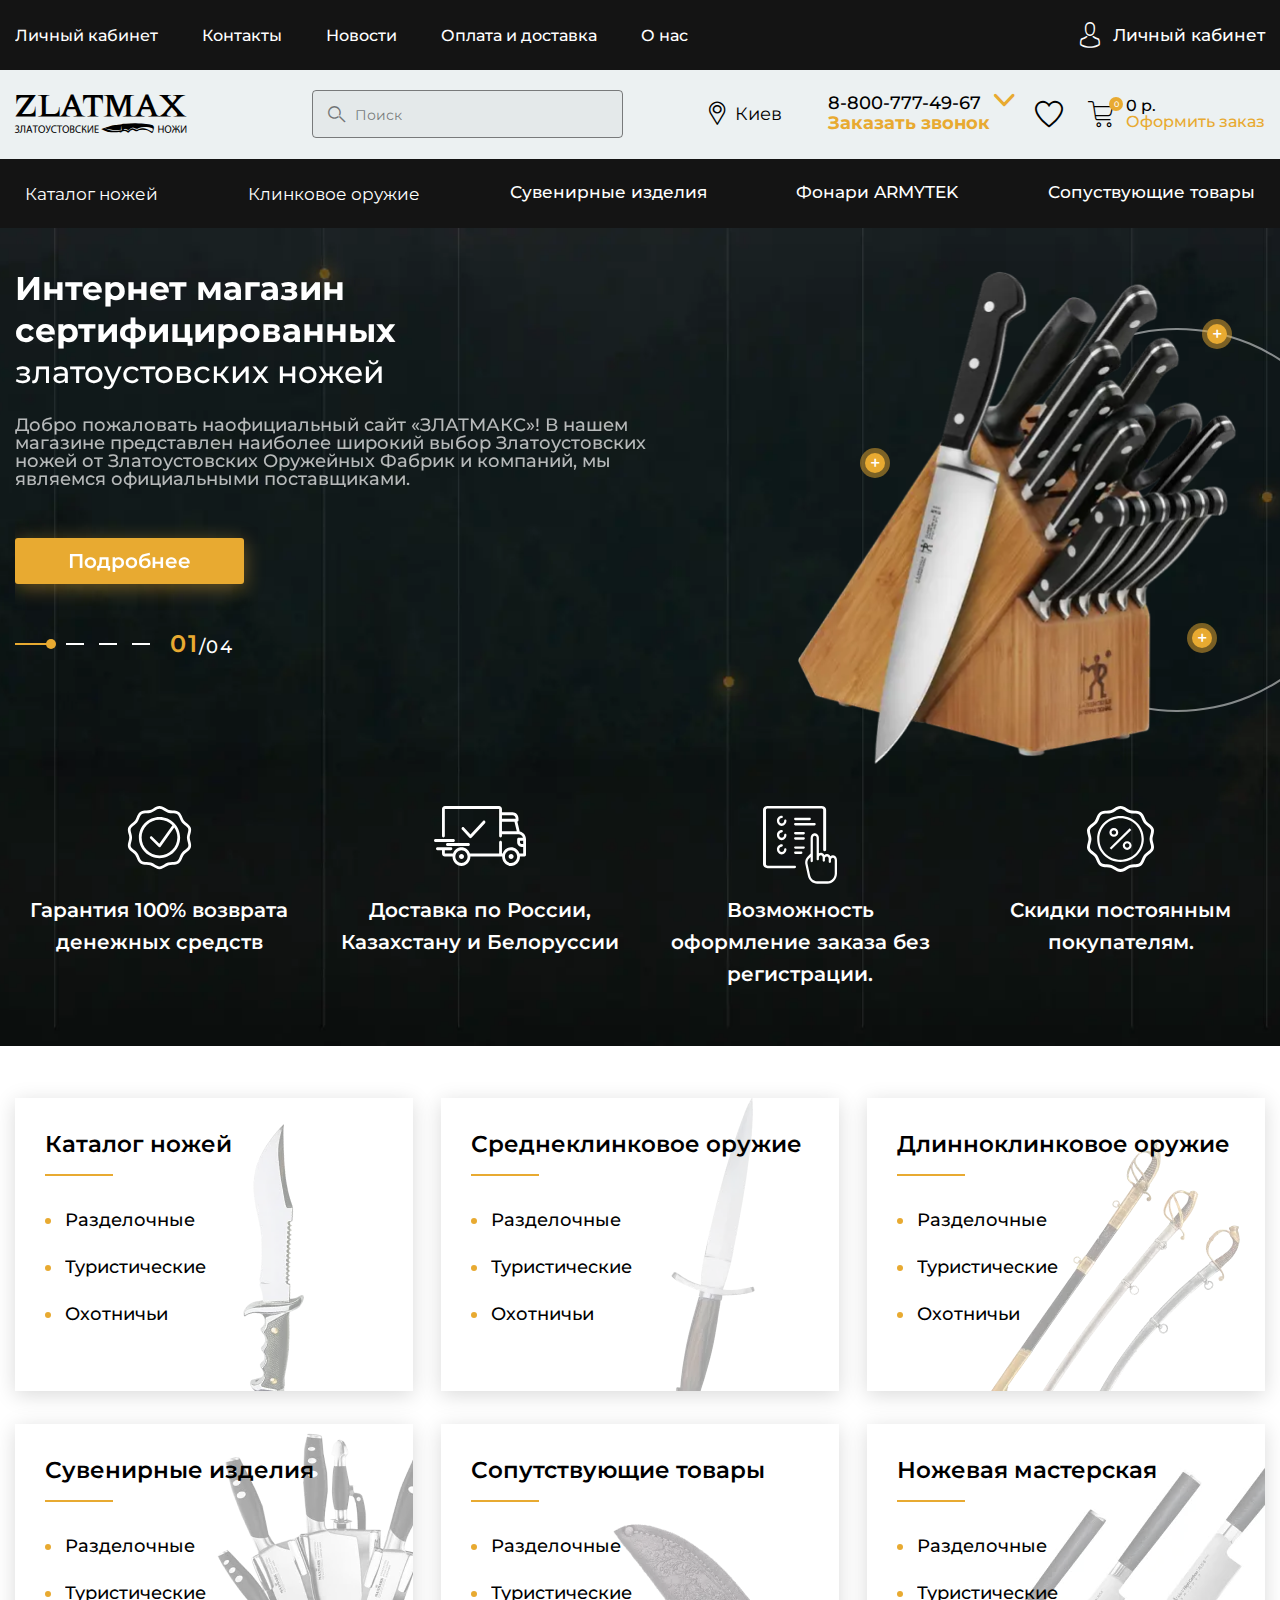
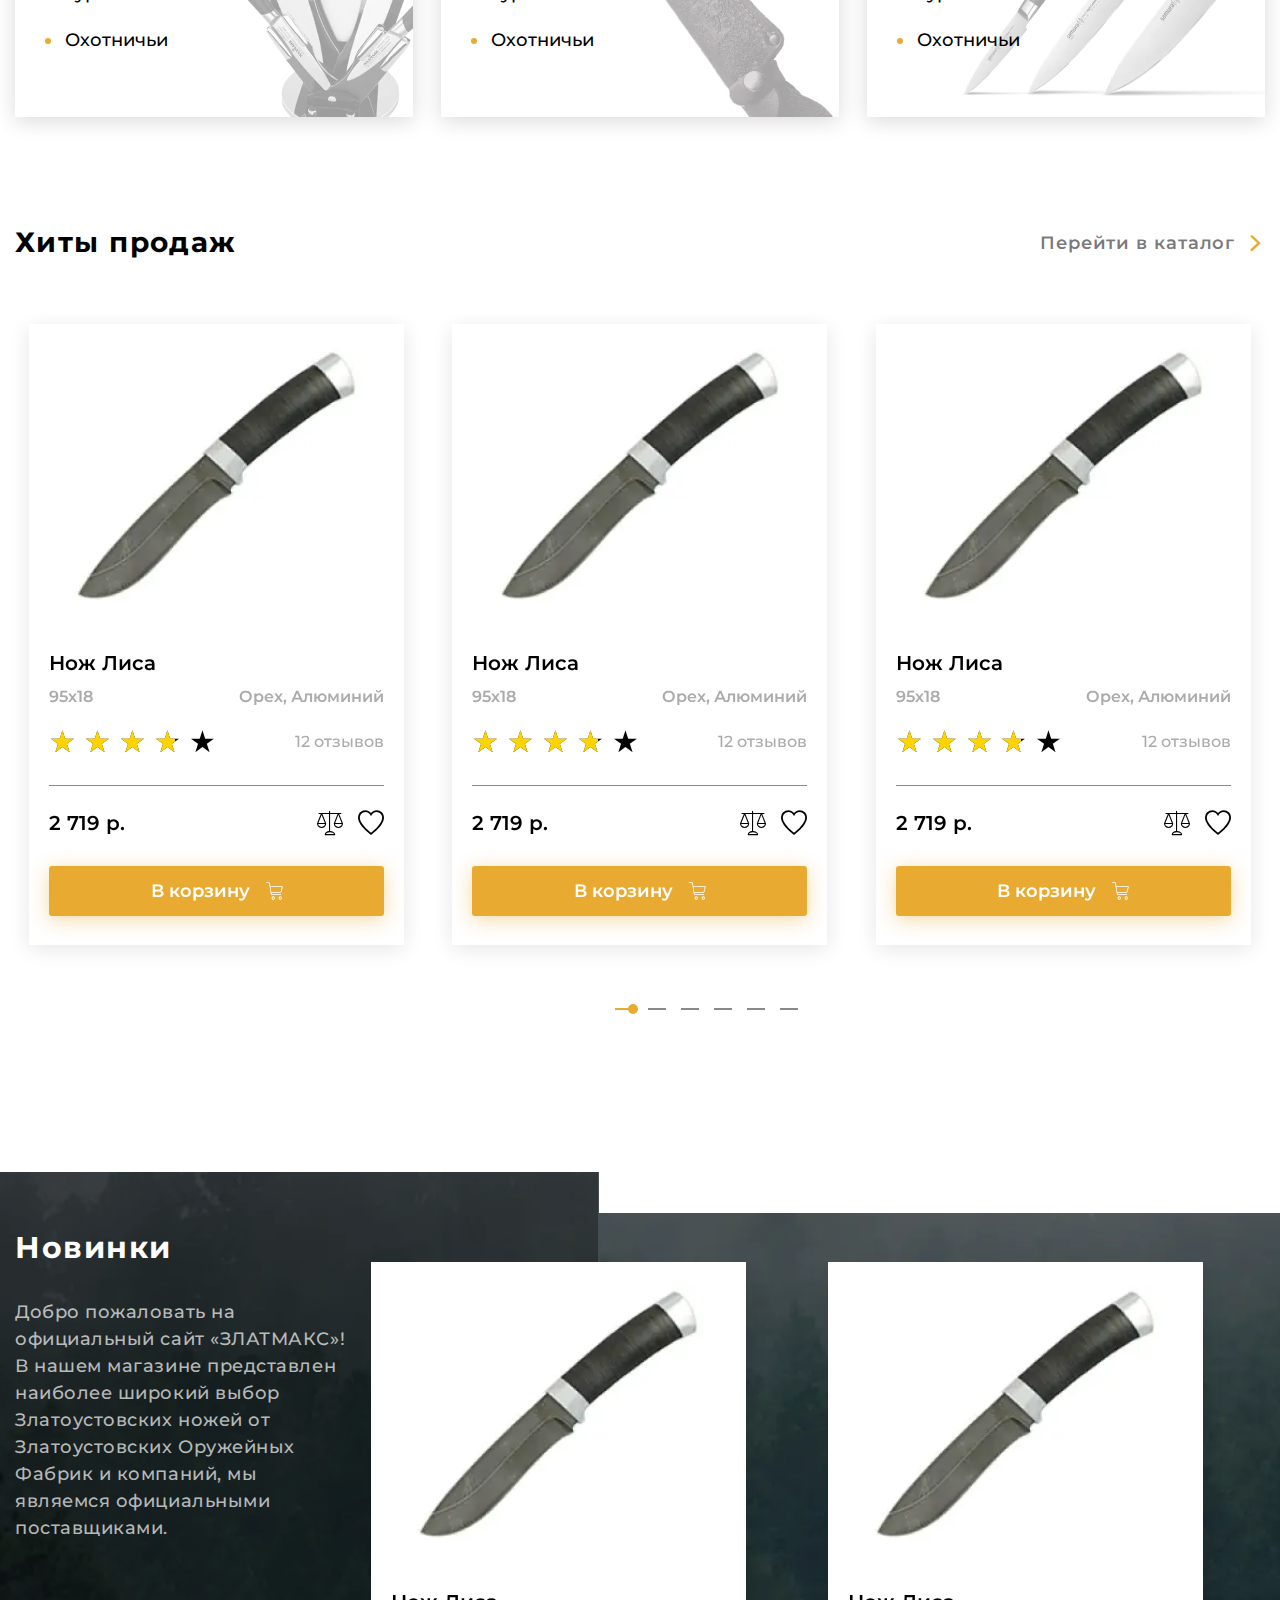
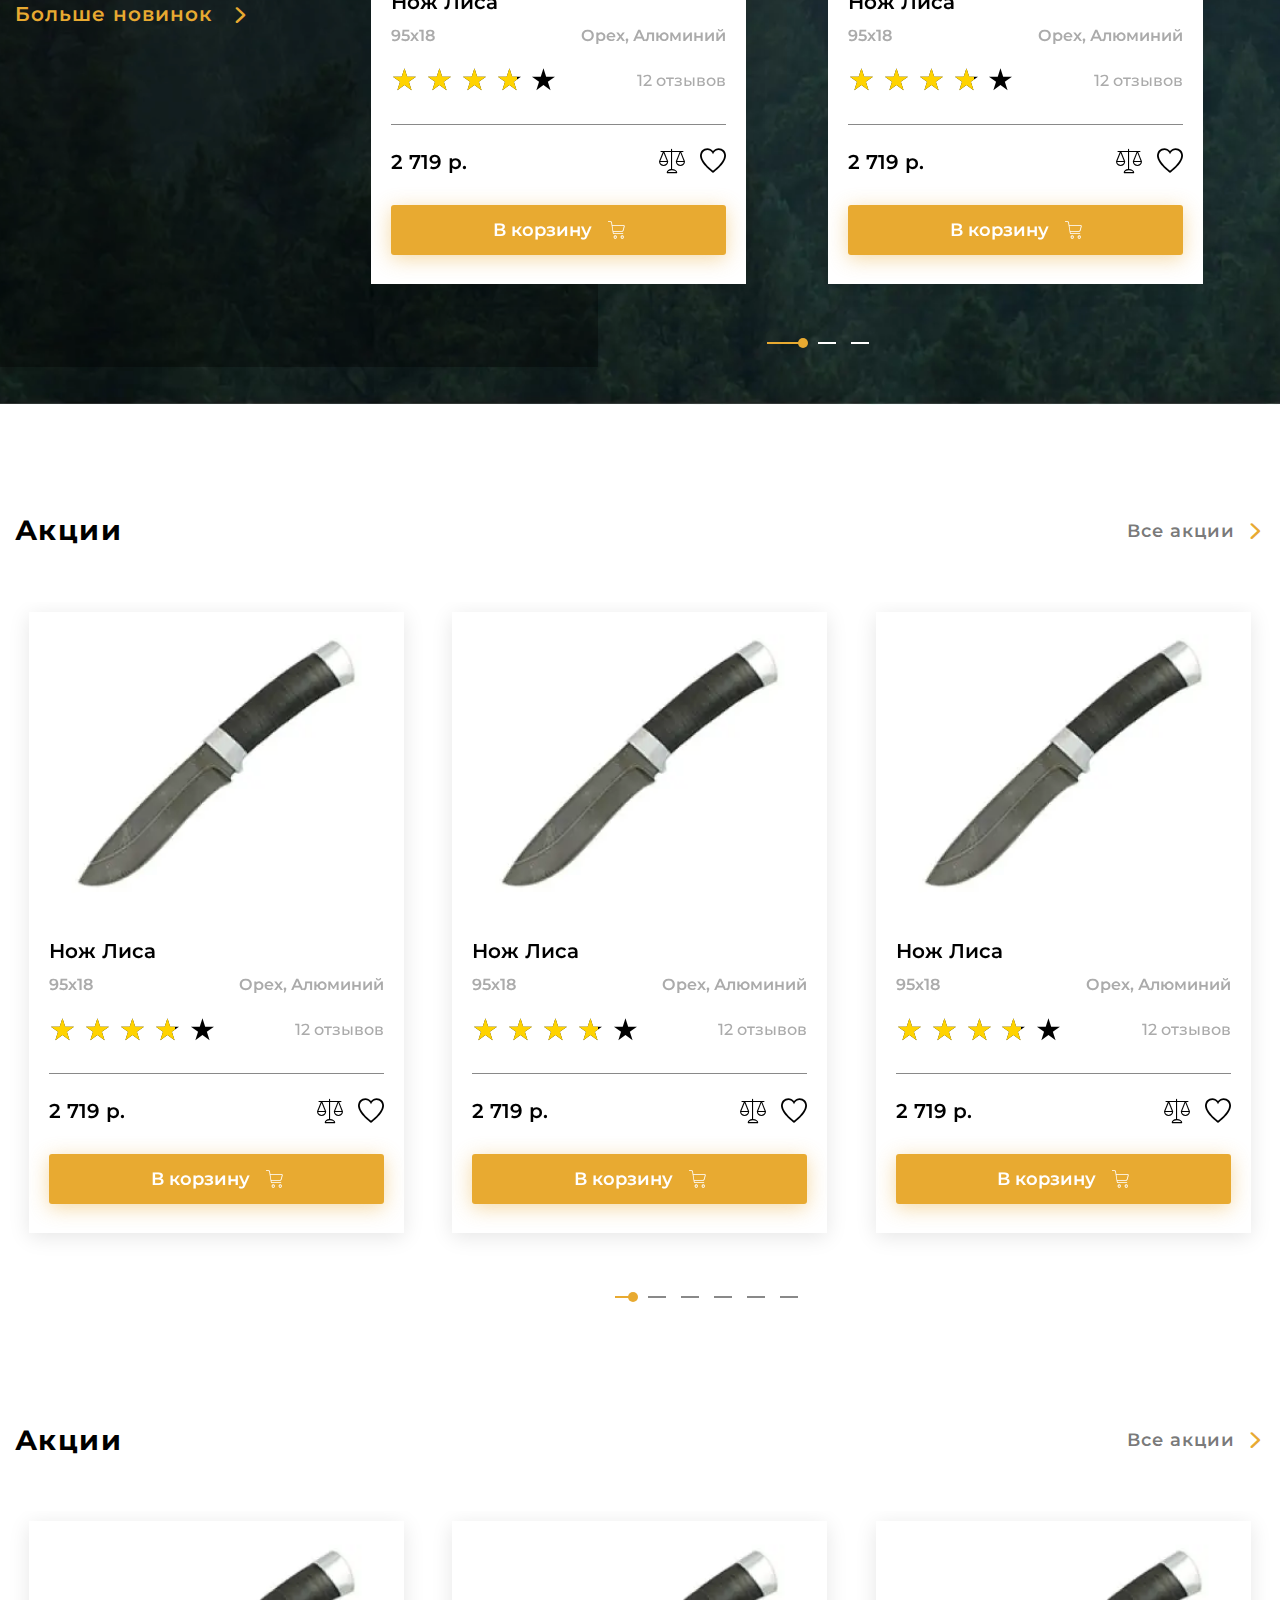
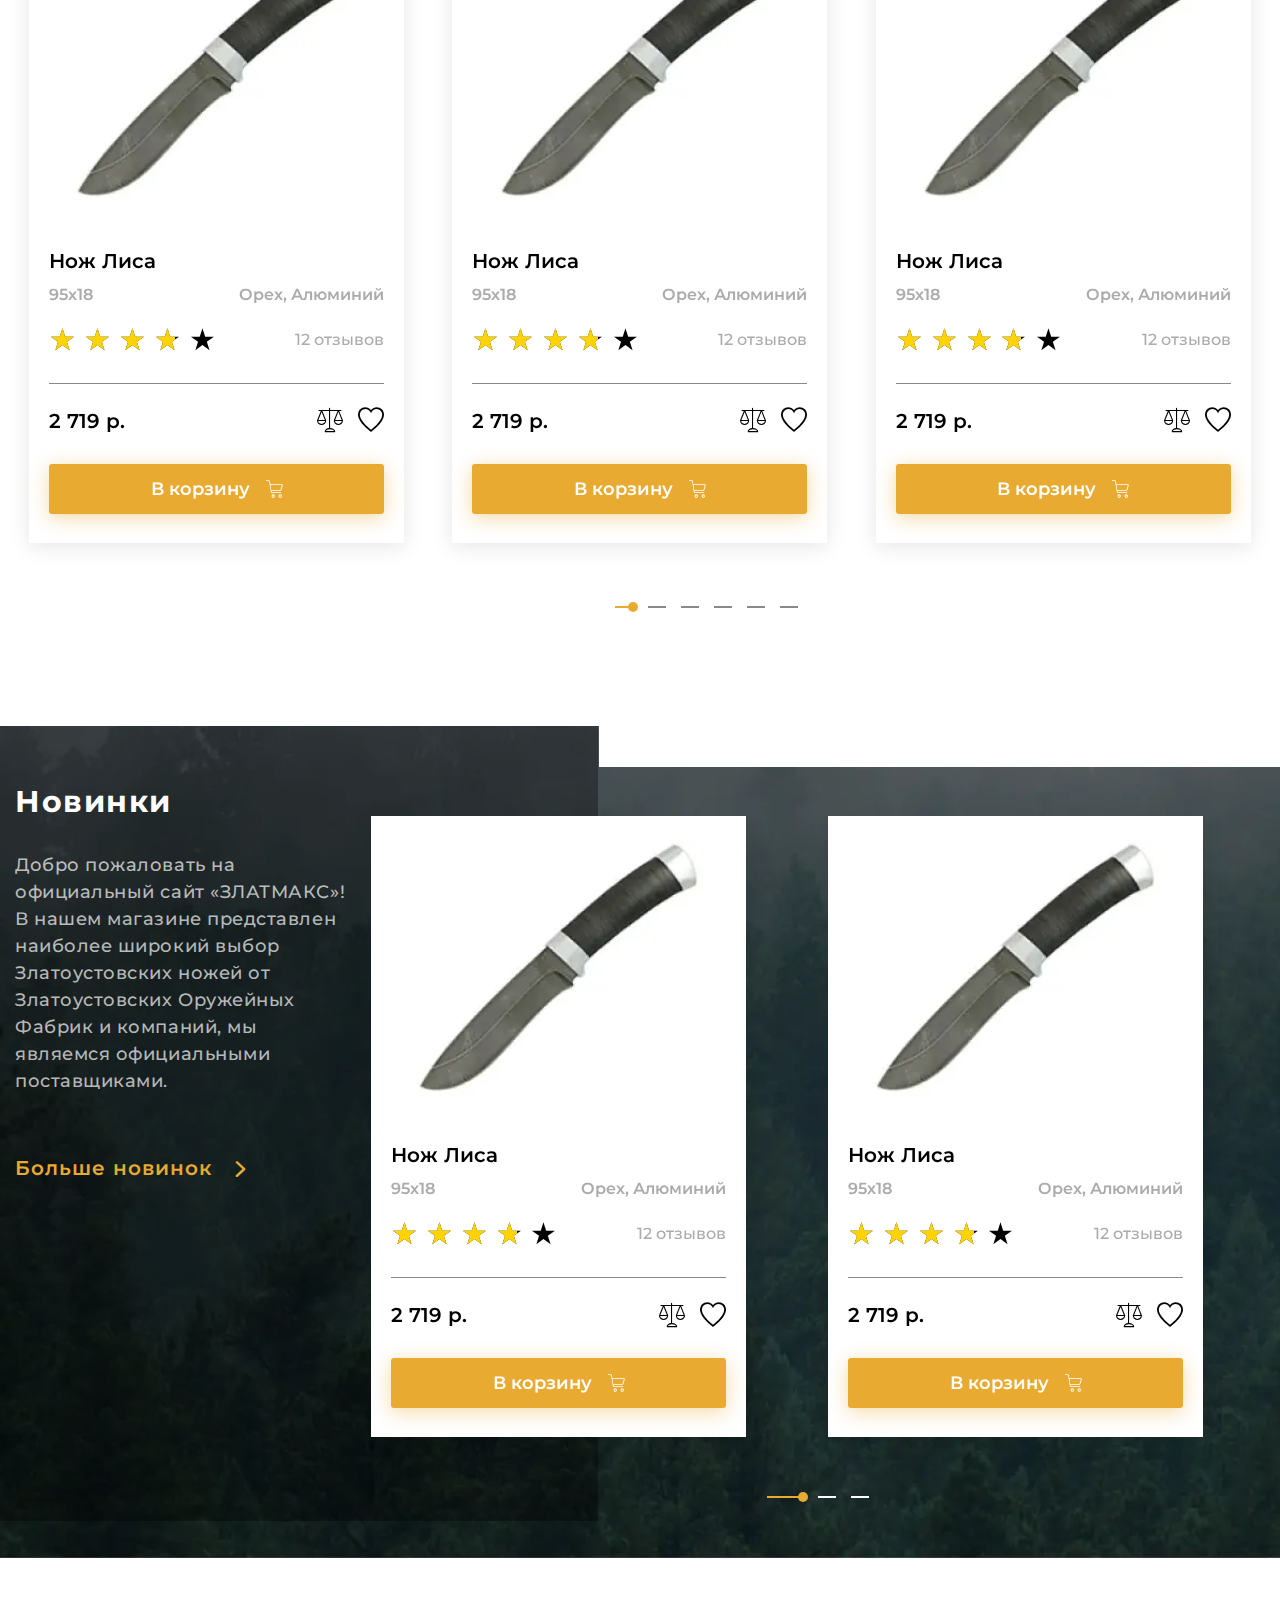
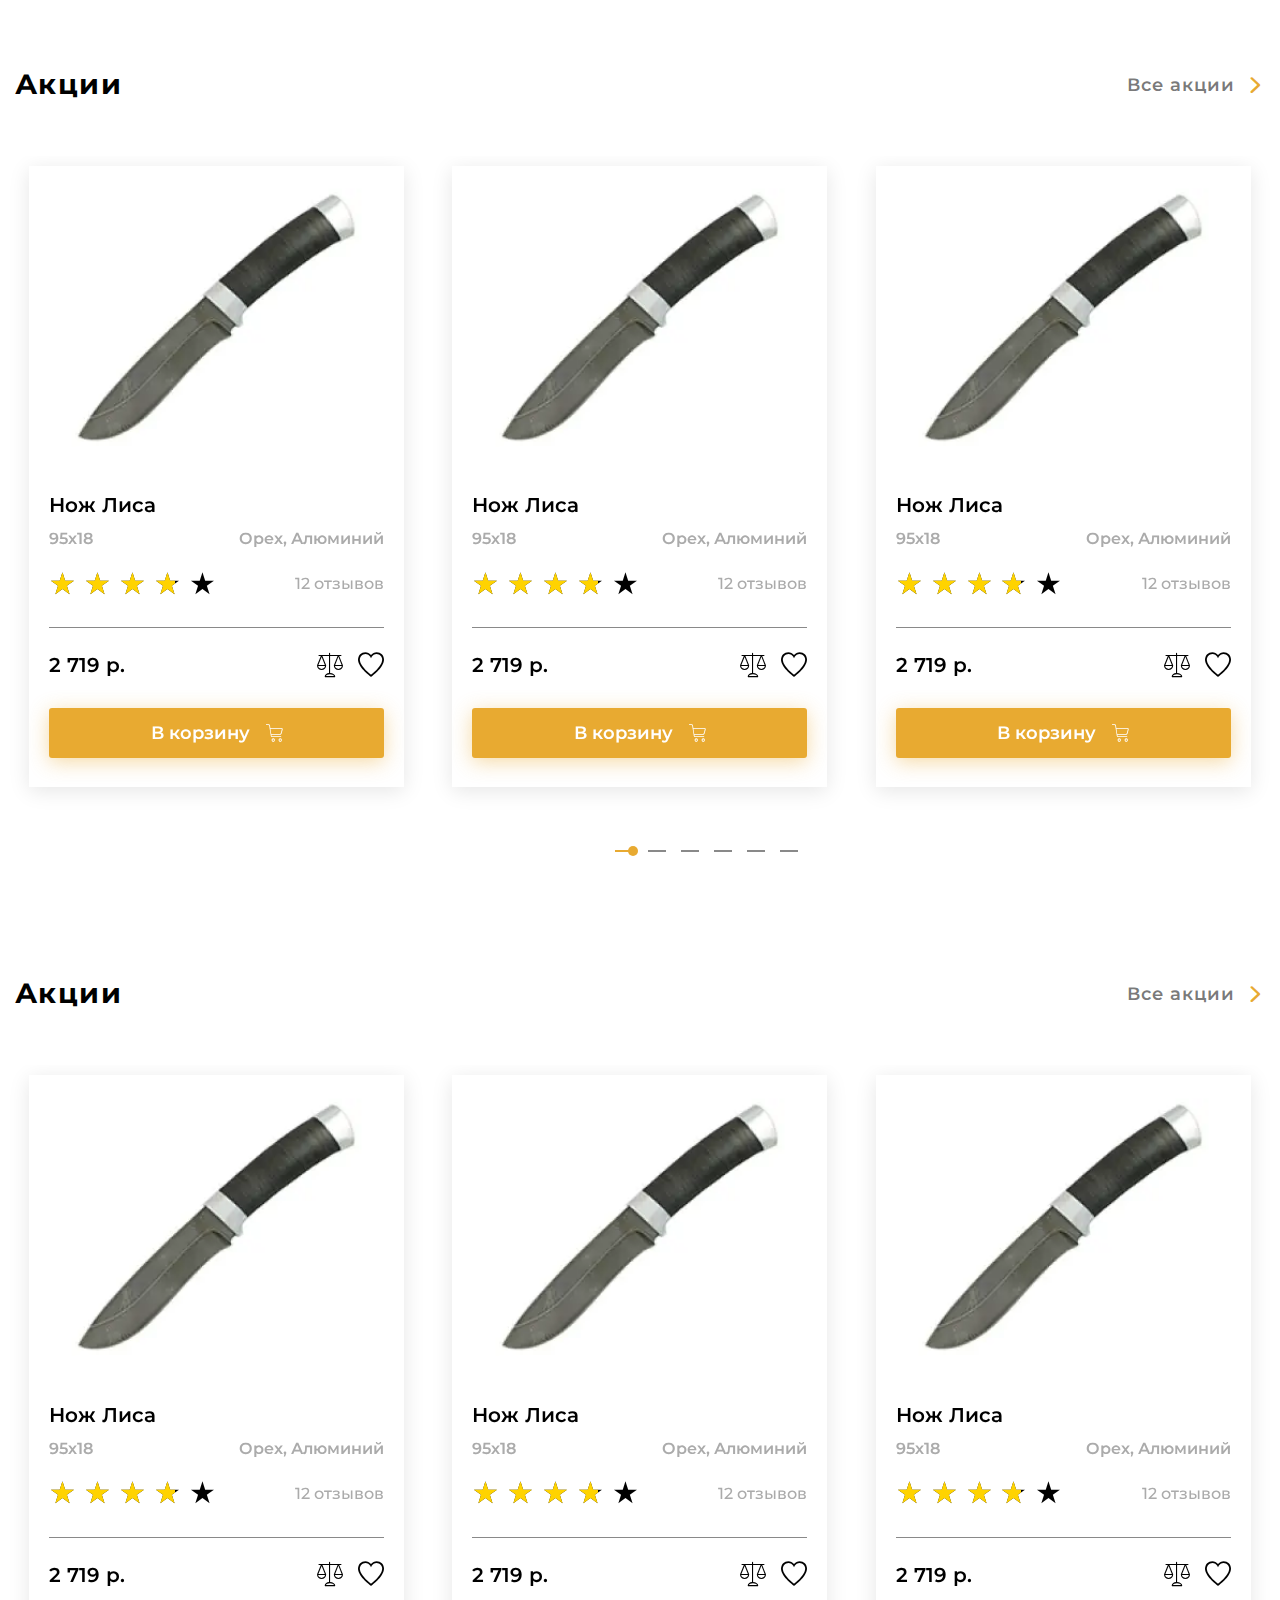
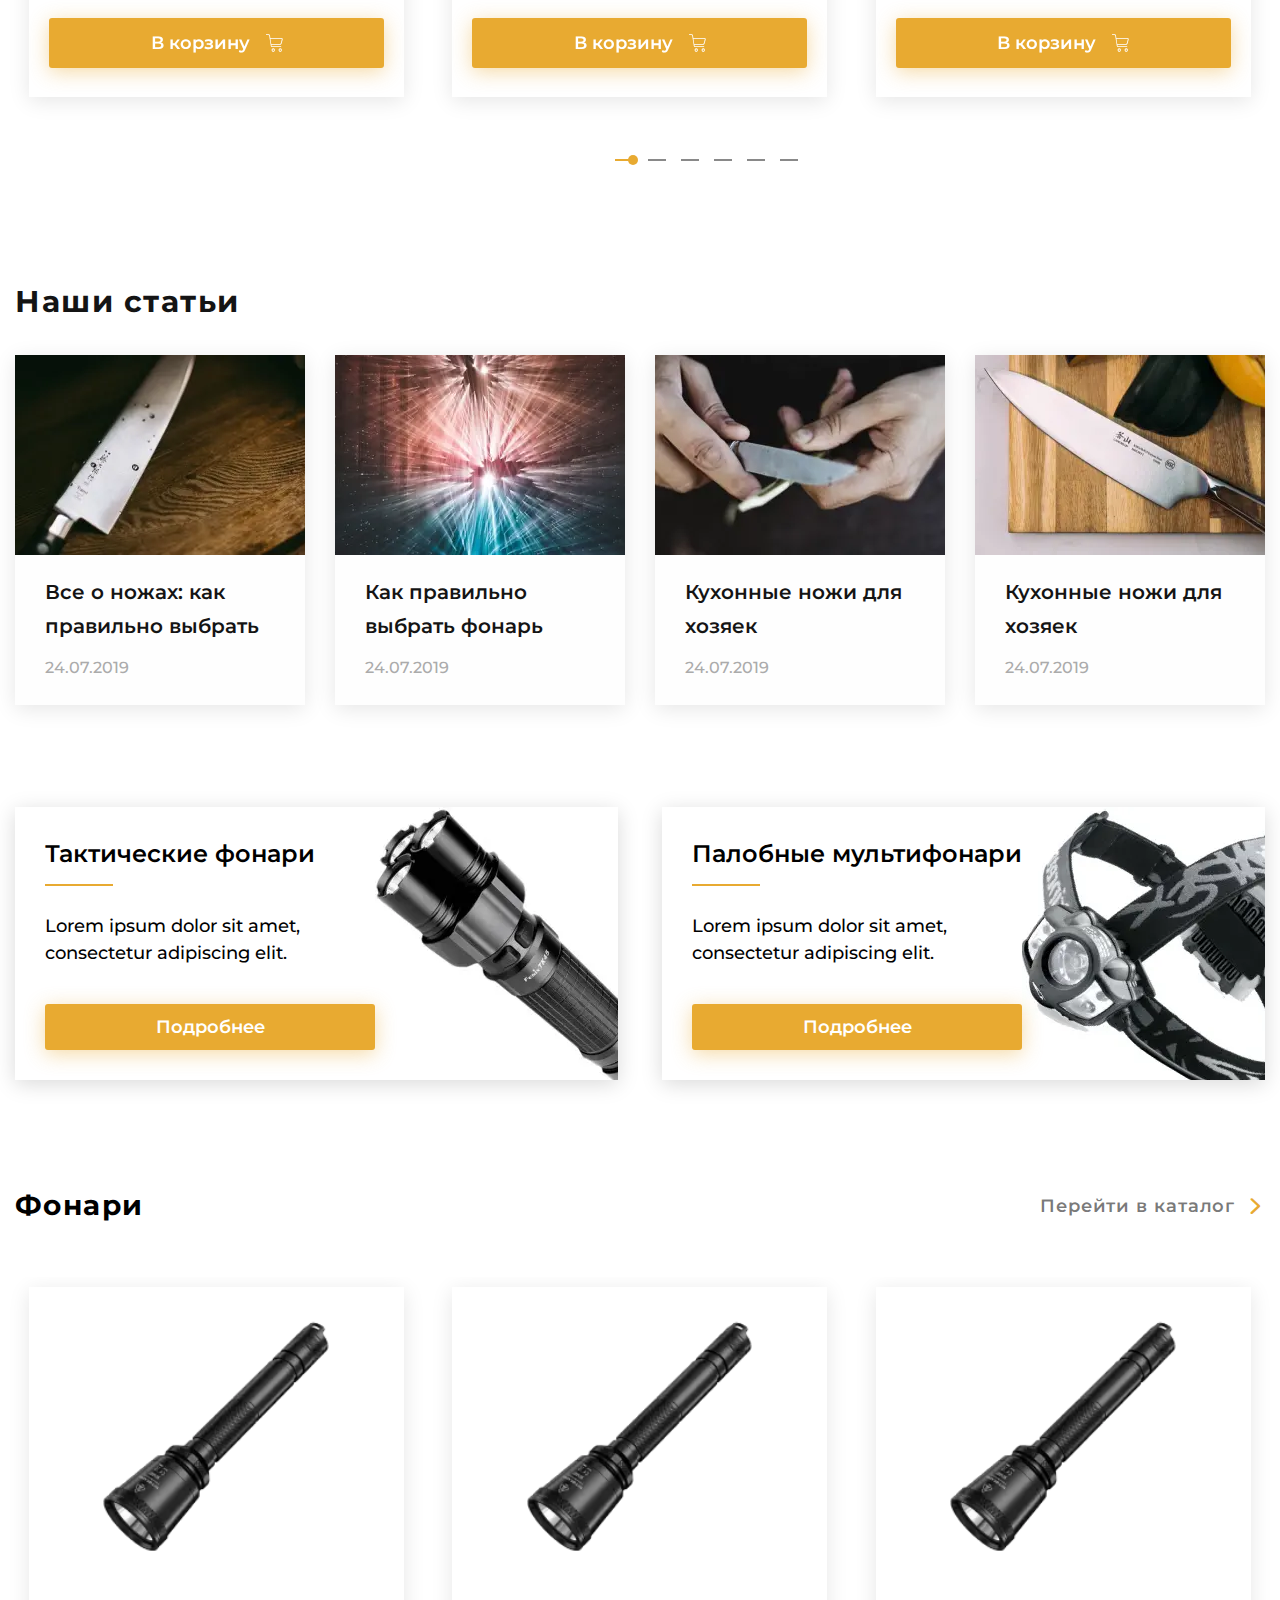
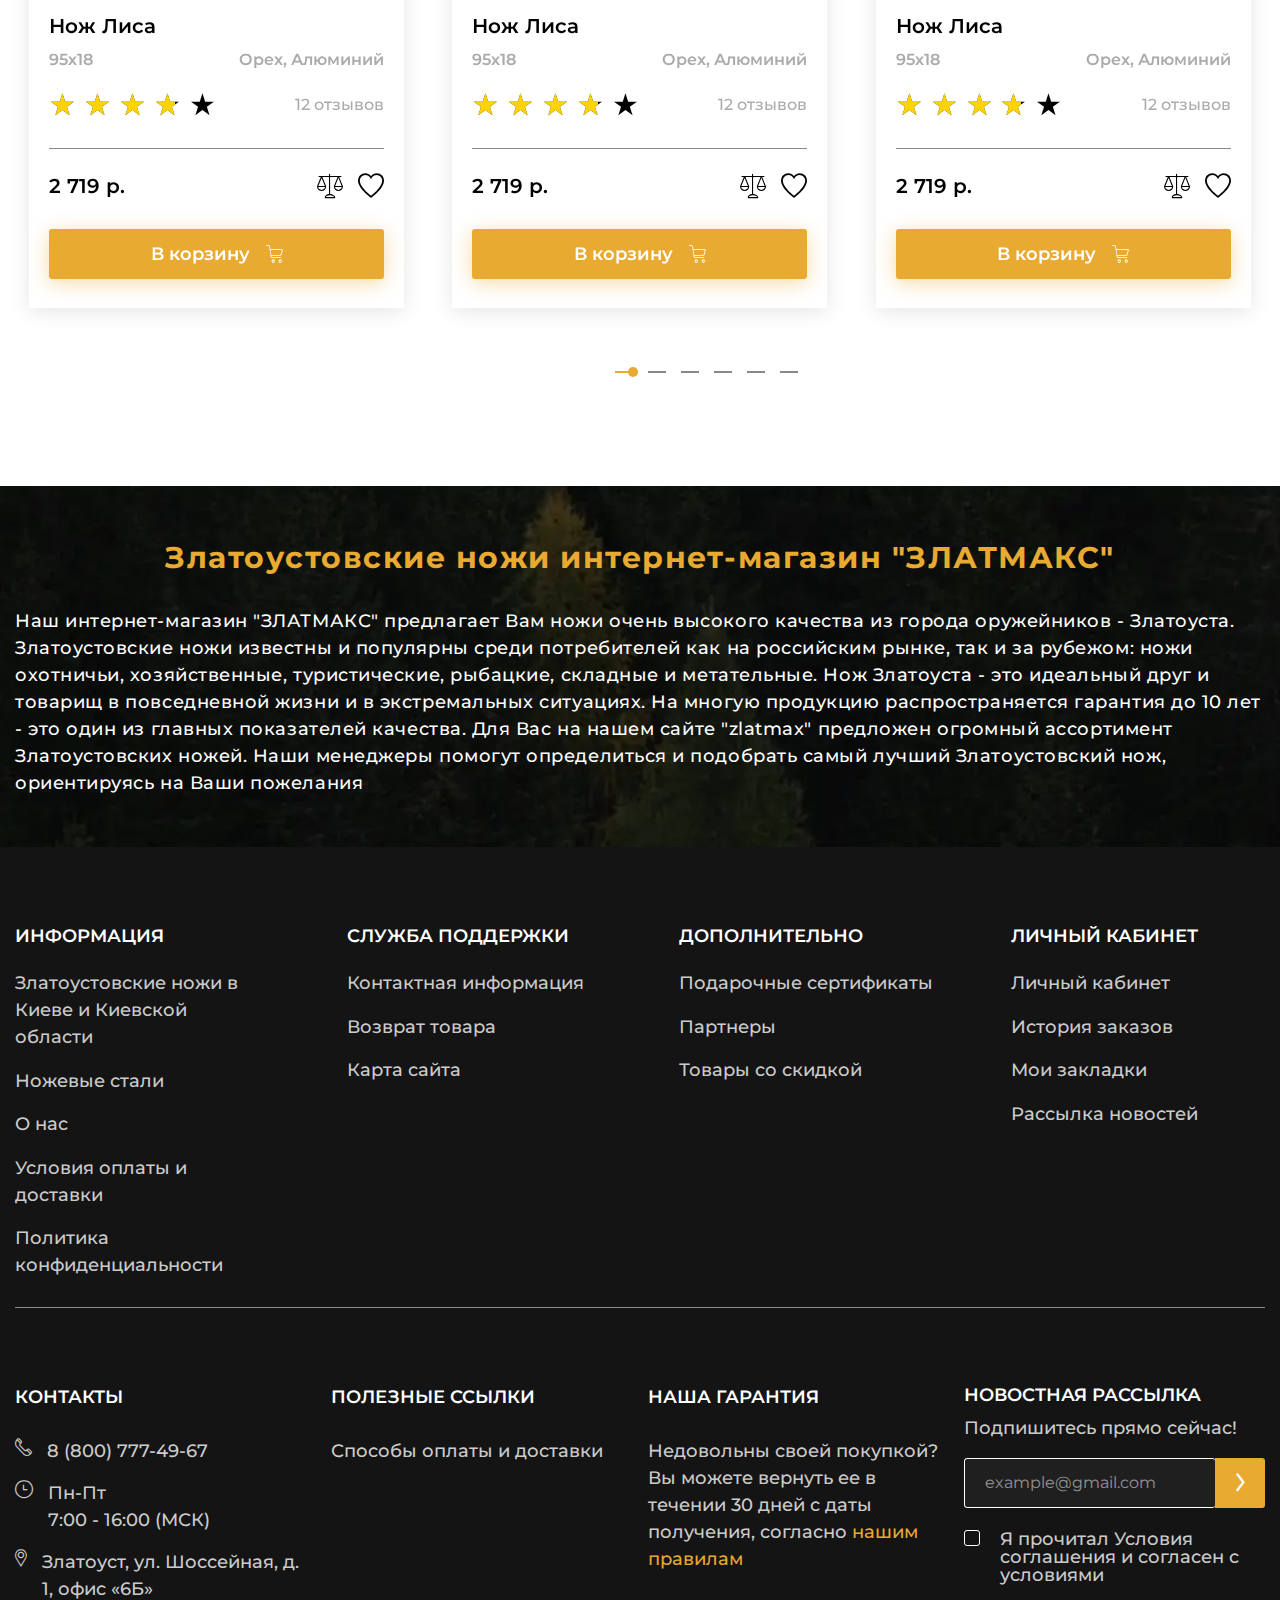
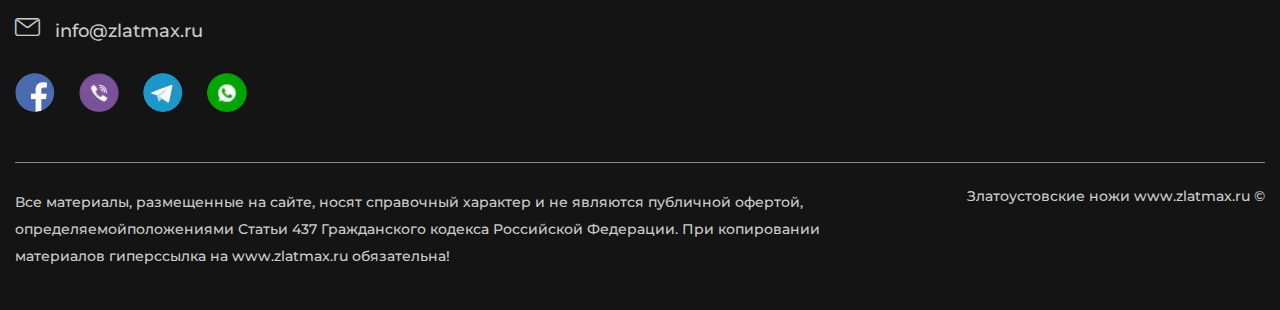
==== commit 421252cf: "Add files via upload" ====
--- a/index.html
+++ b/index.html
@@ -6,7 +6,7 @@
 	<meta charset="UTF-8">
 	<meta name="format-detection" content="telephone=no">
 	<!-- <style>body{opacity: 0;}</style> -->
-	<link rel="stylesheet" href="css/style.min.css?_v=20221120012759">
+	<link rel="stylesheet" href="css/style.min.css?_v=20221128225321">
 	<link rel="shortcut icon" href="favicon.ico">
 	<!-- <meta name="robots" content="noindex, nofollow"> -->
 	<meta name="viewport" content="width=device-width, initial-scale=1.0">
@@ -443,16 +443,11 @@
 								<!-- Слайд -->
 								<div class="slider-main__slide slide-main-slider swiper-slide">
 									<h2 data-swiper-parallax="-100" class="slide-main-slider__title">Интернет магазин
-										сертифицированных
-										<br><span>златоустовских
-											ножей</span>
+										сертифицированных<br><span>златоустовских ножей</span>
 									</h2>
-									<p data-swiper-parallax="-200" class="slide-main-slider__text">Добро пожаловать на
-										официальный
-										сайт «ЗЛАТМАКС»! В нашем
-										магазине
-										представлен наиболее широкий выбор Златоустовских ножей от Златоустовских
-										Оружейных Фабрик и компаний, мы являемся официальными поставщиками.</p>
+									<p data-swiper-parallax="-200" class="slide-main-slider__text">Добро пожаловать наофициальный
+										сайт «ЗЛАТМАКС»! В нашем магазине представлен наиболее широкий выбор Златоустовских ножей
+										от Златоустовских Оружейных Фабрик и компаний, мы являемся официальными поставщиками.</p>
 									<a data-swiper-parallax="-250" href="#" class="slide-main-slider__button">Подробнее</a>
 								</div>
 								<!-- Слайд -->
@@ -3237,8 +3232,8 @@
 			</div>
 		</div>
 	</div>
-	<script src="js/app.min.js?_v=20221120012759"></script>
-	<script src="https://code.jquery.com/jquery-3.4.1.slim.min.js?_v=20221120012759"></script>
+	<script src="js/app.min.js?_v=20221128225321"></script>
+	<script src="https://code.jquery.com/jquery-3.4.1.slim.min.js?_v=20221128225321"></script>
 
 </body>
 
--- a/css/style.min.css
+++ b/css/style.min.css
@@ -1 +1 @@
-@charset "UTF-8";@import url(https://fonts.googleapis.com/css?family=Montserrat:500,600,700&display=swap);@font-face{font-family:icons;font-display:swap;src:url(../fonts/icons.woff2) format("woff2"),url(../fonts/icons.woff) format("woff");font-weight:400;font-style:normal}.breadcrambs__link::after,.select_controll .select__value::after,.select_delivery .select__value:after,.select_options-product .select__value:after,[class*=_icon-]:before{font-family:icons;font-style:normal;font-weight:400;font-variant:normal;text-transform:none;line-height:1;-webkit-font-smoothing:antialiased;-moz-osx-font-smoothing:grayscale}[class*=_icon-]:before{display:block}._icon-user:before{content:"\e900"}._icon-star:before{content:"\e901"}._icon-spoller-arrow:before{content:"\e902"}._icon-search:before{content:"\e903"}._icon-rub:before{content:"\e904"}._icon-logo:before{content:"\e905"}._icon-location:before{content:"\e906"}._icon-footer-phone:before{content:"\e907"}._icon-footer-location:before{content:"\e908"}._icon-footer-letter:before{content:"\e909"}._icon-footer-clock:before{content:"\e90a"}._icon-favourite:before{content:"\e90b"}._icon-compare:before{content:"\e90c"}._icon-basket:before{content:"\e90d"}._icon-arrow-bottom:before{content:"\e90e"}.page__info{display:none}.page__information{display:none}*{padding:0;margin:0;border:0}*,:after,:before{-webkit-box-sizing:border-box;box-sizing:border-box}body,html{height:100%;min-width:320px}body{color:#000;line-height:1;font-family:Montserrat;font-size:1.125rem;-ms-text-size-adjust:100%;-moz-text-size-adjust:100%;-webkit-text-size-adjust:100%;-webkit-font-smoothing:antialiased;-moz-osx-font-smoothing:grayscale}button,input,textarea{font-family:Montserrat;font-size:inherit}button{cursor:pointer;color:inherit;background-color:inherit}a{color:inherit}a:link,a:visited{text-decoration:none}a:hover{text-decoration:none}ul li{list-style:none}img{vertical-align:top}h1,h2,h3,h4,h5,h6{font-weight:inherit;font-size:inherit}body{font-weight:500}.lock body{overflow:hidden;-ms-touch-action:none;touch-action:none;-ms-scroll-chaining:none;overscroll-behavior:none}.wrapper{display:-webkit-box;display:-ms-flexbox;display:flex;-webkit-box-orient:vertical;-webkit-box-direction:normal;-ms-flex-direction:column;flex-direction:column;overflow-x:hidden}.wrapper>main{-webkit-box-flex:1;-ms-flex:1 1 auto;flex:1 1 auto}.wrapper>*{min-width:0}[class*=__container]{max-width:100rem;-webkit-box-sizing:content-box;box-sizing:content-box;margin:0 auto;padding:0 .9375rem}.select{position:relative}.select__body{position:relative}.select__title{color:inherit;text-align:left;border:1px solid #d9d9d9;background-color:#fff;cursor:pointer;width:100%;border-radius:4px}.select__value{display:-webkit-box;display:-ms-flexbox;display:flex;-webkit-box-align:center;-ms-flex-align:center;align-items:center;height:1.875rem;padding:0 .9375rem;gap:.625rem;position:relative}.select__value>*{-webkit-box-flex:1;-ms-flex:1 1 auto;flex:1 1 auto}.select__value:after{content:"";-ms-flex-item-align:stretch;-ms-grid-row-align:stretch;align-self:stretch;-webkit-box-flex:0;-ms-flex:0 0 10px;flex:0 0 10px;-webkit-transition:all .3s ease 0s;-o-transition:all .3s ease 0s;transition:all .3s ease 0s;display:-webkit-box;display:-ms-flexbox;display:flex;-webkit-box-pack:center;-ms-flex-pack:center;justify-content:center;-webkit-box-align:center;-ms-flex-align:center;align-items:center}._select-open .select__value:after{-webkit-transform:rotate(-180deg);-ms-transform:rotate(-180deg);transform:rotate(-180deg)}.select__value._select-pseudo-label::before{content:attr(data-pseudo-label);opacity:.5}.select__text{-webkit-box-flex:1;-ms-flex:1 1 auto;flex:1 1 auto}.select__input{width:100%;background-color:transparent;height:100%}.select__options{color:#000;position:absolute;top:29px;border-radius:0 0 4px 4px;min-width:100%;left:0;background-color:#fff;border:1px solid #d9d9d9;border-top:0;padding:10px 0 5px 0}.select__scroll{overflow-y:auto;overflow-x:hidden;max-height:100px}.select__option{width:100%;text-align:left;cursor:pointer;padding:5px 15px;color:inherit}.select__option._select-selected{background-color:#eee}.select__row{display:-webkit-inline-box;display:-ms-inline-flexbox;display:inline-flex;-webkit-box-align:center;-ms-flex-align:center;align-items:center}.select._select-open{z-index:5}.select_delivery .select__content,.select_delivery .select__value{font-size:.875rem}.select_delivery .select__options{top:2.4375rem}.select_delivery .select__option{width:100%;text-align:left;cursor:pointer;padding:5px 15px;color:inherit}.select_delivery .select__option._select-selected{background-color:#eee}.select_delivery .select__value{padding:0 0 0 .9375rem;height:2.5rem}.select_delivery .select__value::before{content:"";position:absolute;z-index:3;top:0;right:0;background-color:#000;width:2.5rem;height:100%}.select_delivery .select__value:after{z-index:4;content:"\e90e";padding:0 .875rem;font-size:.5rem;color:#e8aa31}.select_options-product .select__content,.select_options-product .select__value{font-size:.875rem}.select_options-product .select__options{top:2.4375rem}.select_options-product .select__option{width:100%;text-align:left;cursor:pointer;padding:5px 15px;color:inherit}.select_options-product .select__option._select-selected{background-color:#eee}.select_options-product .select__value{padding:0 0 0 .9375rem;height:2.5rem}.select_options-product .select__value::before{content:"";position:absolute;z-index:3;top:0;right:0;background-color:#000;width:2.5rem;height:100%}.select_options-product .select__value:after{z-index:4;content:"\e90e";padding:0 .875rem;font-size:.5rem;color:#e8aa31}.select_controll .select__title{border:1px solid rgba(4,4,4,.3);border-radius:.1875rem;color:rgba(0,0,0,.5);font-size:1rem;line-height:1.25}.select_controll .select__value{height:2.5rem}.select_controll .select__value::after{content:"\e90e";font-size:.625rem}.select_controll .select__option{color:rgba(0,0,0,.5);-webkit-transition:all .3s ease 0s;-o-transition:all .3s ease 0s;transition:all .3s ease 0s}._select-tag{cursor:pointer}.rating{display:-webkit-box;display:-ms-flexbox;display:flex;-webkit-box-pack:justify;-ms-flex-pack:justify;justify-content:space-between;-webkit-box-align:center;-ms-flex-align:center;align-items:center;font-size:1.875rem;line-height:.75;-webkit-transition:opacity .3s ease 0s;-o-transition:opacity .3s ease 0s;transition:opacity .3s ease 0s}.rating.rating_sending{opacity:.2}.rating.rating_set .rating__active,.rating.rating_set .rating__item{cursor:pointer}.rating__body{position:relative}.rating__body::before{content:"★★★★★";display:block}.rating__active{position:absolute;width:0%;height:100%;top:0;left:0;overflow:hidden}.rating__active::before{content:"★★★★★";position:absolute;width:100%;height:100%;top:0;left:0;color:#ffd300}.rating__items{display:-webkit-box;display:-ms-flexbox;display:flex;position:absolute;width:100%;height:100%;top:0;left:0}.rating__item{-webkit-box-flex:0;-ms-flex:0 0 20%;flex:0 0 20%;height:100%;opacity:0}.rating__value{display:none;font-size:50%;line-height:1;padding:0 0 0 10px}.noUi-target,.noUi-target *{-webkit-touch-callout:none;-webkit-tap-highlight-color:transparent;-webkit-user-select:none;-ms-touch-action:none;touch-action:none;-ms-user-select:none;-moz-user-select:none;user-select:none;-webkit-box-sizing:border-box;box-sizing:border-box}.noUi-target{position:relative}.noUi-base,.noUi-connects{width:100%;height:100%;position:relative;z-index:1}.noUi-connects{overflow:hidden;z-index:0}.noUi-connect,.noUi-origin{will-change:transform;position:absolute;z-index:1;top:0;right:0;height:100%;width:100%;-ms-transform-origin:0 0;-webkit-transform-origin:0 0;-webkit-transform-style:preserve-3d;transform-origin:0 0;-webkit-transform-style:flat;transform-style:flat}.noUi-txt-dir-rtl.noUi-horizontal .noUi-origin{left:0;right:auto}.noUi-vertical .noUi-origin{top:-100%;width:0}.noUi-horizontal .noUi-origin{height:0}.noUi-handle{-webkit-backface-visibility:hidden;backface-visibility:hidden;position:absolute}.noUi-touch-area{height:100%;width:100%}.noUi-state-tap .noUi-connect,.noUi-state-tap .noUi-origin{-webkit-transition:-webkit-transform .3s;transition:-webkit-transform .3s;-o-transition:transform .3s;transition:transform .3s;transition:transform .3s,-webkit-transform .3s}.noUi-state-drag *{cursor:inherit!important}.noUi-horizontal{height:2px}.noUi-horizontal .noUi-handle{width:1.125rem;height:1.125rem;background:#141414;-webkit-box-shadow:0 4px 20px rgba(0,0,0,.15);box-shadow:0 4px 20px rgba(0,0,0,.15);border:.1875rem solid #e8aa31;right:-17px;top:-.5625rem}.noUi-txt-dir-rtl.noUi-horizontal .noUi-handle{left:-17px;right:auto}.noUi-target{background:#e8aa31;border-radius:4px}.noUi-connect{background:#000}.noUi-draggable{cursor:ew-resize}.noUi-handle{border:1px solid #d9d9d9;border-radius:50%;background:#fff;cursor:default;-webkit-box-shadow:inset 0 0 1px #fff,inset 0 1px 7px #ebebeb,0 3px 6px -3px #bbb;box-shadow:inset 0 0 1px #fff,inset 0 1px 7px #ebebeb,0 3px 6px -3px #bbb}.noUi-active{-webkit-box-shadow:inset 0 0 1px #fff,inset 0 1px 7px #ddd,0 3px 6px -3px #bbb;box-shadow:inset 0 0 1px #fff,inset 0 1px 7px #ddd,0 3px 6px -3px #bbb}[disabled] .noUi-connect{background:#b8b8b8}[disabled] .noUi-handle,[disabled].noUi-handle,[disabled].noUi-target{cursor:not-allowed}.noUi-pips,.noUi-pips *{-webkit-box-sizing:border-box;box-sizing:border-box}.noUi-pips{position:absolute;color:#999}.noUi-value{position:absolute;white-space:nowrap;text-align:center}.noUi-value-sub{color:#ccc;font-size:10px}.noUi-marker{position:absolute;background:#ccc}.noUi-marker-sub{background:#aaa}.noUi-marker-large{background:#aaa}.noUi-pips-horizontal{padding:10px 0;height:80px;top:100%;left:0;width:100%}.noUi-value-horizontal{-webkit-transform:translate(-50%,50%);-ms-transform:translate(-50%,50%);transform:translate(-50%,50%)}.noUi-rtl .noUi-value-horizontal{-webkit-transform:translate(50%,50%);-ms-transform:translate(50%,50%);transform:translate(50%,50%)}.noUi-marker-horizontal.noUi-marker{margin-left:-1px;width:2px;height:5px}.noUi-marker-horizontal.noUi-marker-sub{height:10px}.noUi-marker-horizontal.noUi-marker-large{height:15px}.noUi-tooltip{display:block;position:absolute;border:1px solid #d9d9d9;border-radius:3px;background:#fff;color:#000;padding:5px;text-align:center;white-space:nowrap}.noUi-horizontal .noUi-tooltip{-webkit-transform:translate(-50%,0);-ms-transform:translate(-50%,0);transform:translate(-50%,0);left:50%;bottom:150%}.noUi-horizontal .noUi-origin>.noUi-tooltip{-webkit-transform:translate(50%,0);-ms-transform:translate(50%,0);transform:translate(50%,0);left:auto;bottom:10px}body::after{content:"";background-color:rgba(0,0,0,.5);position:fixed;width:100%;height:100%;top:0;left:0;opacity:0;-webkit-transition:opacity .8s ease 0s;-o-transition:opacity .8s ease 0s;transition:opacity .8s ease 0s;pointer-events:none;z-index:149}.popup-show body::after{opacity:1}.popup{position:fixed;top:0;left:0;bottom:0;right:0;padding:30px 10px;-webkit-transition:visibility .8s ease 0s;-o-transition:visibility .8s ease 0s;transition:visibility .8s ease 0s;visibility:hidden;pointer-events:none}.popup_show{z-index:150;visibility:visible;overflow:auto;pointer-events:auto}.popup_show .popup__content{visibility:visible;-webkit-transform:scale(1);-ms-transform:scale(1);transform:scale(1)}.popup__wrapper{display:-webkit-box;display:-ms-flexbox;display:flex;-webkit-box-orient:vertical;-webkit-box-direction:normal;-ms-flex-direction:column;flex-direction:column;-webkit-box-align:center;-ms-flex-align:center;align-items:center;min-height:100%;-webkit-box-flex:1;-ms-flex:1 1 auto;flex:1 1 auto;width:100%;display:flex;-webkit-box-pack:center;-ms-flex-pack:center;justify-content:center;align-items:center}.popup__content{visibility:hidden;-webkit-transform:scale(0);-ms-transform:scale(0);transform:scale(0);-webkit-transition:-webkit-transform .3s ease 0s;transition:-webkit-transform .3s ease 0s;-o-transition:transform .3s ease 0s;transition:transform .3s ease 0s;transition:transform .3s ease 0s,-webkit-transform .3s ease 0s;background-color:#eee;padding:20px;width:100%;max-width:900px;border-radius:20px}.lock .popup__content{visibility:visible}.spollers{display:-ms-grid;display:grid;gap:15px}.spollers__item{font-size:1.25rem}.spollers__title{width:100%;cursor:default;text-align:left;border:1px solid #eee;padding:.625rem .9375rem;border-radius:.3125rem;position:relative}._spoller-init .spollers__title{cursor:pointer}._spoller-init .spollers__title::after,._spoller-init .spollers__title::before{content:"";position:absolute;right:10px;top:50%;background-color:#000;height:2px;width:15px;-webkit-transition:-webkit-transform .5s ease 0s;transition:-webkit-transform .5s ease 0s;-o-transition:transform .5s ease 0s;transition:transform .5s ease 0s;transition:transform .5s ease 0s,-webkit-transform .5s ease 0s}._spoller-init .spollers__title::before{-webkit-transform:translate(-75%,-50%) rotate(40deg);-ms-transform:translate(-75%,-50%) rotate(40deg);transform:translate(-75%,-50%) rotate(40deg)}._spoller-init .spollers__title::after{-webkit-transform:translate(0,-50%) rotate(-40deg);-ms-transform:translate(0,-50%) rotate(-40deg);transform:translate(0,-50%) rotate(-40deg)}._spoller-init .spollers__title._spoller-active::before{-webkit-transform:translateX(-75%) rotate(-40deg);-ms-transform:translateX(-75%) rotate(-40deg);transform:translateX(-75%) rotate(-40deg)}._spoller-init .spollers__title._spoller-active::after{-webkit-transform:rotate(40deg);-ms-transform:rotate(40deg);transform:rotate(40deg)}.spollers__body{padding:1.25rem;border-radius:.3125rem;border:1px solid #eee}.tabs__navigation{display:-webkit-box;display:-ms-flexbox;display:flex}.tabs__title{border:1px solid #eee;padding:.625rem .9375rem;border-radius:.3125rem}.tabs__title._tab-active{border:1px solid #000}.tabs__content{border:1px solid #eee;padding:.625rem .9375rem}[class*=-ibg]{position:relative}[class*=-ibg] img{position:absolute;width:100%;height:100%;top:0;left:0;-o-object-fit:cover;object-fit:cover}[class*=-ibg_contain] img{-o-object-fit:contain;object-fit:contain}._busket{position:relative;font-size:1.6875rem}._busket span{font-size:.5rem;position:absolute;top:-.21875rem;left:1.3125rem;display:-webkit-box;display:-ms-flexbox;display:flex;-webkit-box-pack:center;-ms-flex-pack:center;justify-content:center;-webkit-box-align:center;-ms-flex-align:center;align-items:center;width:.875rem;height:.875rem;border-radius:50%;overflow:hidden;color:#fff;background-color:#e8aa31}.control-slider-dots{display:-webkit-box;display:-ms-flexbox;display:flex;gap:.9375rem}.control-slider-dots .swiper-pagination-bullet{cursor:pointer;position:relative;height:1.25rem;width:1.125rem;-webkit-transition:all .3s ease 0s;-o-transition:all .3s ease 0s;transition:all .3s ease 0s}.control-slider-dots .swiper-pagination-bullet::after{content:"";position:absolute;top:50%;left:0;height:.125rem;width:100%;background-color:#fff;-webkit-transform:translate(0,-50%);-ms-transform:translate(0,-50%);transform:translate(0,-50%)}.control-slider-dots .swiper-pagination-bullet::before{content:"";position:absolute;height:.625rem;width:.625rem;border-radius:50%;background-color:#e8aa31;top:50%;-webkit-transform:translate(-50%,-50%);-ms-transform:translate(-50%,-50%);transform:translate(-50%,-50%);left:0;opacity:0}.control-slider-dots .swiper-pagination-bullet-active{width:2.25rem}.control-slider-dots .swiper-pagination-bullet-active::after{background-color:#e8aa31}.control-slider-dots .swiper-pagination-bullet-active::before{content:"";-webkit-transition:left 4s linear 0s;-o-transition:left 4s linear 0s;transition:left 4s linear 0s;left:2.25rem;opacity:1}.products-slider{-webkit-user-select:none;-moz-user-select:none;-ms-user-select:none;user-select:none;display:block}.products-slider__header{display:-webkit-box;display:-ms-flexbox;display:flex;-webkit-box-pack:justify;-ms-flex-pack:justify;justify-content:space-between;-webkit-box-align:center;-ms-flex-align:center;align-items:center}.products-slider__title{font-weight:700;line-height:1.53;letter-spacing:.05em;color:#000}.products-slider__more{font-weight:600;font-size:1.125rem;letter-spacing:.05em;color:rgba(20,20,20,.58);display:-webkit-box;display:-ms-flexbox;display:flex;-webkit-box-align:center;-ms-flex-align:center;align-items:center}.products-slider__more span{font-size:.625rem;color:#e8aa31}.products-slider__more span::before{-webkit-transform:rotate(-90deg);-ms-transform:rotate(-90deg);transform:rotate(-90deg)}.products-slider__slider{padding:0 .9375rem;margin:0 -.9375rem}.products-slider__wrapper{padding-top:.625rem}.products-slider__slide{display:-webkit-box;display:-ms-flexbox;display:flex;-webkit-box-pack:center;-ms-flex-pack:center;justify-content:center}.product-card{-webkit-user-select:none;-moz-user-select:none;-ms-user-select:none;user-select:none;-webkit-box-flex:1;-ms-flex:1 1 23.4375rem;flex:1 1 23.4375rem;max-width:23.4375rem;min-width:17.5rem;-webkit-box-shadow:0 4px 20px rgba(0,0,0,.1);box-shadow:0 4px 20px rgba(0,0,0,.1);display:-webkit-box;display:-ms-flexbox;display:flex;height:100%;-webkit-box-orient:vertical;-webkit-box-direction:normal;-ms-flex-direction:column;flex-direction:column;background-color:#fff;position:relative}.product-card__sale{position:absolute;z-index:2;top:1.25rem;left:0;width:5.625rem;height:2.1875rem;display:-webkit-box;display:-ms-flexbox;display:flex;-webkit-box-align:center;-ms-flex-align:center;align-items:center;-webkit-box-pack:center;-ms-flex-pack:center;justify-content:center;background-color:#e8aa31;color:#fff;pointer-events:none}.product-card__item-image-ibg{display:block;padding-bottom:88.8888888889%}.product-card__body{-webkit-box-flex:1;-ms-flex:1 1 auto;flex:1 1 auto;display:-webkit-box;display:-ms-flexbox;display:flex;-webkit-box-orient:vertical;-webkit-box-direction:normal;-ms-flex-direction:column;flex-direction:column;padding:0 1.25rem 1.8125rem}.product-card__title{-webkit-box-flex:1;-ms-flex:1 1 auto;flex:1 1 auto}.product-card__link{font-weight:600;font-size:1.25rem;line-height:1.7}.product-card__link a{color:#000}.product-card__info{display:-webkit-box;display:-ms-flexbox;display:flex;-webkit-box-pack:justify;-ms-flex-pack:justify;justify-content:space-between;font-weight:600;font-size:1rem;line-height:2.125;color:#ababab}.product-card__info:not(:last-child){margin-bottom:.6875rem}.product-card__rating:not(:last-child){margin-bottom:1.625rem}.product-card__rating .rating__info{cursor:pointer}.product-card__footer{display:-webkit-box;display:-ms-flexbox;display:flex;-webkit-box-align:center;-ms-flex-align:center;align-items:center;gap:.9375rem;padding-top:1.25rem;border-top:1px solid rgba(20,20,20,.5)}.product-card__footer:not(:last-child){margin-bottom:1.625rem}.product-card__price{-webkit-box-flex:1;-ms-flex:1 1 100%;flex:1 1 100%;font-weight:600;font-size:1.25rem;line-height:1.7;color:#000}.product-card__compare{font-size:1.5625rem;-webkit-transition:all .3s ease 0s;-o-transition:all .3s ease 0s;transition:all .3s ease 0s}.product-card__compare:hover{color:#e8aa31}.product-card__favourite{font-size:1.5625rem;-webkit-transition:all .3s ease 0s;-o-transition:all .3s ease 0s;transition:all .3s ease 0s}.product-card__cart{background:#e8aa31;-webkit-box-shadow:0 4px 20px rgba(232,170,49,.43);box-shadow:0 4px 20px rgba(232,170,49,.43);border-radius:3px;color:#fff;display:-webkit-box;display:-ms-flexbox;display:flex;-webkit-box-align:center;-ms-flex-align:center;align-items:center;-webkit-box-pack:center;-ms-flex-pack:center;justify-content:center;gap:1rem;font-weight:600;font-size:1.125rem;width:100%;padding:.875rem 0;-webkit-transition:all .2s ease 0s;-o-transition:all .2s ease 0s;transition:all .2s ease 0s}.info-product-card__materials{text-align:right}.rating__info{font-weight:500;font-size:16px;line-height:34px;color:#ababab}.control-products-slider__dotts{display:-webkit-box;display:-ms-flexbox;display:flex;-webkit-box-pack:center;-ms-flex-pack:center;justify-content:center;margin:0 auto}.control-products-slider__dotts .swiper-pagination-bullet{cursor:pointer;position:relative;height:1.25rem;min-width:1.125rem;-webkit-transition:all .3s ease 0s;-o-transition:all .3s ease 0s;transition:all .3s ease 0s;margin:.46875rem}.control-products-slider__dotts .swiper-pagination-bullet::after{content:"";position:absolute;top:50%;left:0;height:.125rem;width:100%;background-color:#898989;-webkit-transform:translate(0,-50%);-ms-transform:translate(0,-50%);transform:translate(0,-50%)}.control-products-slider__dotts .swiper-pagination-bullet::before{content:"";position:absolute;height:.625rem;width:.625rem;border-radius:50%;background-color:#e8aa31;top:50%;-webkit-transform:translate(-50%,-50%);-ms-transform:translate(-50%,-50%);transform:translate(-50%,-50%);left:0;opacity:0}.control-products-slider__dotts .swiper-pagination-bullet-active{width:1.125rem}.control-products-slider__dotts .swiper-pagination-bullet-active::after{background-color:#e8aa31}.control-products-slider__dotts .swiper-pagination-bullet-active::before{content:"";-webkit-transition:left 4s linear 0s;-o-transition:left 4s linear 0s;transition:left 4s linear 0s;left:1.125rem;opacity:1}.products-new{position:relative;overflow:hidden}.products-new::before{content:"";display:none}.products-new__bg-image{position:absolute;z-index:-5;bottom:0;left:0;width:100%;height:100%;-o-object-fit:cover;object-fit:cover}.products-new__body-bg{display:none}.products-new__container{position:relative;display:-webkit-box;display:-ms-flexbox;display:flex;gap:1.25rem}.products-new__body{height:100%}.products-new__title{font-weight:700;font-size:1.875rem;line-height:1.5333333333;letter-spacing:.05em;color:#fff}.products-new__text{font-weight:500;line-height:1.5;letter-spacing:.03em;color:rgba(255,255,255,.7)}.products-new__button{font-weight:600;font-size:1.25rem;line-height:2.3;letter-spacing:.05em;color:#e8aa31}.products-new__link{display:-webkit-box;display:-ms-flexbox;display:flex;-webkit-box-align:center;-ms-flex-align:center;align-items:center;gap:1.25rem}.products-new__link span{font-size:.625rem;color:#e8aa31}.products-new__link span::before{-webkit-transform:rotate(-90deg);-ms-transform:rotate(-90deg);transform:rotate(-90deg)}.products-new__content{min-width:0}.control-products-new__dotts{display:-webkit-box;display:-ms-flexbox;display:flex;-webkit-box-pack:center;-ms-flex-pack:center;justify-content:center;margin:0 auto}.control-products-new__dotts .swiper-pagination-bullet{cursor:pointer;position:relative;height:1.25rem;min-width:1.125rem;margin:.46875rem}.control-products-new__dotts .swiper-pagination-bullet::after{content:"";position:absolute;top:50%;left:0;height:.125rem;width:100%;background-color:#fff;-webkit-transform:translate(0,-50%);-ms-transform:translate(0,-50%);transform:translate(0,-50%)}.control-products-new__dotts .swiper-pagination-bullet::before{content:"";position:absolute;height:.625rem;width:.625rem;border-radius:50%;background-color:#e8aa31;top:50%;-webkit-transform:translate(-50%,-50%);-ms-transform:translate(-50%,-50%);transform:translate(-50%,-50%);left:0;opacity:0}.control-products-new__dotts .swiper-pagination-bullet-active{width:2.25rem}.control-products-new__dotts .swiper-pagination-bullet-active::after{background-color:#e8aa31}.control-products-new__dotts .swiper-pagination-bullet-active::before{content:"";-webkit-transition:left 4s linear 0s;-o-transition:left 4s linear 0s;transition:left 4s linear 0s;left:2.25rem;opacity:1}.breadcrambs{-webkit-user-select:none;-moz-user-select:none;-ms-user-select:none;user-select:none;white-space:nowrap;overflow:auto;height:1.375rem}.breadcrambs__list{display:-webkit-box;display:-ms-flexbox;display:flex;gap:.9375rem;-webkit-box-align:center;-ms-flex-align:center;align-items:center}.breadcrambs__link{font-weight:500;font-size:1rem;line-height:1.25;color:#141414;opacity:.5;display:-webkit-box;display:-ms-flexbox;display:flex;gap:.9375rem}.breadcrambs__link p{position:relative}.breadcrambs__link p::before{content:"";position:absolute;bottom:0;left:0;width:0;height:.0625rem;background-color:#141414;-webkit-transition:all .3s ease 0s;-o-transition:all .3s ease 0s;transition:all .3s ease 0s}.breadcrambs__link::after{content:"\e90e";display:block;display:-webkit-box;display:-ms-flexbox;display:flex;-webkit-box-pack:center;-ms-flex-pack:center;justify-content:center;-webkit-box-align:center;-ms-flex-align:center;align-items:center;-webkit-transform:rotate(-90deg);-ms-transform:rotate(-90deg);transform:rotate(-90deg);font-size:.4375rem}.breadcrambs__current{cursor:pointer;font-weight:500;font-size:1rem;line-height:1.25;color:#e8aa31}.title{-webkit-user-select:none;-moz-user-select:none;-ms-user-select:none;user-select:none;font-weight:700;font-size:1.5rem;line-height:1.2083333333;color:#141414}.title:not(:last-child){margin-bottom:1.5625rem}._black-btn{background:#000;-webkit-box-shadow:0 4px 20px rgba(0,0,0,.25);box-shadow:0 4px 20px rgba(0,0,0,.25);border-radius:3px;color:#fff;-webkit-transition:all .3s ease 0s;-o-transition:all .3s ease 0s;transition:all .3s ease 0s;display:-webkit-box;display:-ms-flexbox;display:flex;-webkit-box-orient:horizontal;-webkit-box-direction:reverse;-ms-flex-direction:row-reverse;flex-direction:row-reverse;-webkit-box-align:center;-ms-flex-align:center;align-items:center;-webkit-box-pack:center;-ms-flex-pack:center;justify-content:center}.header{position:relative}.top-header{background:#141414;-webkit-box-shadow:0 4px 20px rgba(169,169,169,.18);box-shadow:0 4px 20px rgba(169,169,169,.18);color:#fff}.top-header__container{display:-webkit-box;display:-ms-flexbox;display:flex;-webkit-box-align:center;-ms-flex-align:center;align-items:center;-webkit-box-pack:justify;-ms-flex-pack:justify;justify-content:space-between;min-height:4.375rem}.top-header__phone{font-size:1.5rem}.top-header__user{font-size:1.6875rem;display:-webkit-box;display:-ms-flexbox;display:flex;-webkit-box-align:center;-ms-flex-align:center;align-items:center}.top-header__favourite{font-size:1.6875rem}.top-header__busket{-webkit-box-flex:1;-ms-flex:1 1 100%;flex:1 1 100%}.menu__list{height:100%;overflow:hidden;display:-webkit-box;display:-ms-flexbox;display:flex}.menu__link{font-size:1rem}.menu-open .menu{right:0;overflow:auto}.menu-top-header__body{overflow-y:auto}.catalog-top-header__button{display:-webkit-box;display:-ms-flexbox;display:flex;-webkit-box-pack:justify;-ms-flex-pack:justify;justify-content:space-between;width:100%;-webkit-transition:all .3s ease 0s;-o-transition:all .3s ease 0s;transition:all .3s ease 0s}.catalog-top-header__button span{-webkit-transition:all .3s ease 0s;-o-transition:all .3s ease 0s;transition:all .3s ease 0s;font-size:.625rem;-webkit-transform:translate(0,5px) rotate(-90deg);-ms-transform:translate(0,5px) rotate(-90deg);transform:translate(0,5px) rotate(-90deg)}.catalog-top-header__button._spoller-active{color:#e8aa31}.catalog-top-header__button._spoller-active span{color:#e8aa31;-webkit-transform:translate(-2px,7px) rotate(0);-ms-transform:translate(-2px,7px) rotate(0);transform:translate(-2px,7px) rotate(0)}.catalog-top-header__content{margin-top:.9375rem;padding-top:.625rem;padding-bottom:1.5625rem;padding-right:1.25rem;border-top:1px solid #3d3d3d}.catalog-top-header-menu__content{display:-webkit-box;display:-ms-flexbox;display:flex;-webkit-box-orient:vertical;-webkit-box-direction:normal;-ms-flex-direction:column;flex-direction:column;gap:.9375rem}.catalog-top-header-menu__list{margin-top:.9375rem;padding-top:.625rem;padding-bottom:1.5625rem;padding-right:1.25rem;border-top:1 solid #3d3d3d}.catalog-top-header-menu__point:not(:last-child){margin-bottom:.9375rem}.icon-menu{display:none}.body-header{background-color:#ecf1f2}.body-header__container{display:-webkit-box;display:-ms-flexbox;display:flex;-webkit-box-align:center;-ms-flex-align:center;align-items:center;gap:.625rem}.body-header__content{display:-webkit-box;display:-ms-flexbox;display:flex;-webkit-box-flex:1;-ms-flex:1 1 100%;flex:1 1 100%}.body-header__logo{padding-right:.625rem;display:-webkit-box;display:-ms-flexbox;display:flex;-webkit-box-align:center;-ms-flex-align:center;align-items:center}.body-header__other{-webkit-box-flex:0;-ms-flex:0 0 auto;flex:0 0 auto;display:-webkit-box;display:-ms-flexbox;display:flex}.search-body-header{position:relative}.search-body-header__button{position:absolute;height:100%;display:-webkit-box;display:-ms-flexbox;display:flex;-webkit-box-align:center;-ms-flex-align:center;align-items:center;padding:0 .625rem 0 .9375rem;font-size:1.0625rem;color:rgba(0,0,0,.5)}.search-body-header__input{background-color:rgba(7,7,7,.03);padding:.75rem 0;padding-left:2.625rem;padding-right:.9375rem;outline:1px solid rgba(4,4,4,.5);overflow:hidden;border-radius:3px}.search-body-header__input:focus{outline:2px solid #000}.search-body-header__input::-webkit-input-placeholder{color:rgba(0,0,0,.5);font-size:.875rem;line-height:1.2}.search-body-header__input::-moz-placeholder{color:rgba(0,0,0,.5);font-size:.875rem;line-height:1.2}.search-body-header__input:-ms-input-placeholder{color:rgba(0,0,0,.5);font-size:.875rem;line-height:1.2}.search-body-header__input::-ms-input-placeholder{color:rgba(0,0,0,.5);font-size:.875rem;line-height:1.2}.search-body-header__input::placeholder{color:rgba(0,0,0,.5);font-size:.875rem;line-height:1.2}.other-body-header__location{display:-webkit-box;display:-ms-flexbox;display:flex;-webkit-box-align:center;-ms-flex-align:center;align-items:center}.other-body-header__location button{font-size:1.5rem}.other-body-header__location p{font-size:1.125rem}.other-body-header__favourite{font-size:1.6875rem;display:-webkit-box;display:-ms-flexbox;display:flex;-webkit-box-align:center;-ms-flex-align:center;align-items:center}.other-body-header__busket{display:-webkit-box;display:-ms-flexbox;display:flex;-webkit-box-align:center;-ms-flex-align:center;align-items:center}.location-body-header__button{display:-webkit-box;display:-ms-flexbox;display:flex;-webkit-box-align:center;-ms-flex-align:center;align-items:center;gap:.625rem}.phones-body-header{display:-webkit-box;display:-ms-flexbox;display:flex;-webkit-box-orient:vertical;-webkit-box-direction:normal;-ms-flex-direction:column;flex-direction:column;gap:3;position:relative}.phones-body-header__item{position:relative}.phones-body-header__icon{font-size:1.5rem;display:none}.phones-body-header__link{white-space:nowrap}.phones-body-header__arrow{position:absolute;top:0;font-size:.8125rem;color:#e8aa31;-webkit-transition:all .6s ease 0s;-o-transition:all .6s ease 0s;transition:all .6s ease 0s}.phones-body-header__arrow._spoller-active{-webkit-transform:rotate3d(1,0,0,180deg);transform:rotate3d(1,0,0,180deg)}.phones-body-header__list{position:absolute;z-index:5;background-color:#fff;left:-.625rem;padding:.625rem;margin-top:.3125rem;border-radius:10px}.phones-body-header__list li:not(:last-child){margin-bottom:.4375rem}.phones-body-header__callback{font-weight:700;color:#e8aa31}.busket-body-header__content{font-size:1rem}.busket-body-header__link{color:#e8aa31}.catalog-header{position:relative;color:#fff;background-color:#141414}.menu-catalog__list{display:-webkit-box;display:-ms-flexbox;display:flex;-webkit-box-pack:justify;-ms-flex-pack:justify;justify-content:space-between;gap:.9375rem;padding:0 .625rem}.menu-catalog__link{height:100%;display:block;padding:1.5rem 0;position:relative;text-align:center}.menu-catalog__link:hover{color:#e8aa31}.menu-catalog__link._menu-active::after{content:"";position:absolute;z-index:5;bottom:0;left:0;width:100%;height:.125rem;background-color:#e8aa31}.menu-catalog__sub-menu{position:absolute;z-index:5;top:calc(100% - .0625rem);left:0;width:100%;background-color:#141414}.sub-menu-catalog{white-space:nowrap}.sub-menu-catalog__block{padding:0 .625rem;display:none;-ms-flex-wrap:wrap;flex-wrap:wrap}.sub-menu-catalog__block._sub-menu-open{display:-webkit-box;display:-ms-flexbox;display:flex}.sub-menu-catalog__column{-webkit-box-flex:1;-ms-flex:1 0 14.6875rem;flex:1 0 14.6875rem;display:-webkit-box;display:-ms-flexbox;display:flex;-webkit-box-orient:vertical;-webkit-box-direction:normal;-ms-flex-direction:column;flex-direction:column}.sub-menu-catalog__category{font-weight:700;padding:1.875rem 0}.sub-menu-catalog__list{border-top:1px solid rgba(255,255,255,.3);border-bottom:1px solid rgba(255,255,255,.3);-webkit-box-flex:1;-ms-flex:1 1 auto;flex:1 1 auto;display:-webkit-box;display:-ms-flexbox;display:flex;-webkit-box-orient:vertical;-webkit-box-direction:normal;-ms-flex-direction:column;flex-direction:column;gap:1.25rem;padding:1.875rem 0}.sub-menu-catalog__all{padding:1.875rem 0;padding-left:.625rem;color:#e8aa31}.information-footer{position:relative}.information-footer__bg{position:absolute;width:100%;height:100%;bottom:0;left:0;-o-object-fit:cover;object-fit:cover}.information-footer__container{position:relative;z-index:2}.information-footer__title{font-weight:700;font-size:1.875rem;line-height:1.5333333333;letter-spacing:.05em;color:#e8aa31;text-align:center}.information-footer__text{color:#fff;font-weight:500;line-height:1.5;letter-spacing:.03em}.footer{background-color:#141414;color:rgba(255,255,255,.8)}.top-footer{border-bottom:1px solid rgba(255,255,255,.5)}.body-top-footer{display:-webkit-box;display:-ms-flexbox;display:flex;gap:1.25rem;-webkit-box-pack:justify;-ms-flex-pack:justify;justify-content:space-between;-webkit-user-select:none;-moz-user-select:none;-ms-user-select:none;user-select:none}.body-top-footer__column{-webkit-box-flex:0;-ms-flex:0 1 15.875rem;flex:0 1 15.875rem}.body-top-footer__title{color:#fff;font-weight:600;-webkit-transition:all .3s ease 0s;-o-transition:all .3s ease 0s;transition:all .3s ease 0s;display:-webkit-box;display:-ms-flexbox;display:flex;-webkit-box-pack:justify;-ms-flex-pack:justify;justify-content:space-between}.body-top-footer__title:not(:last-child){margin-bottom:1.4375rem}.body-top-footer__title span{display:none;-webkit-transition:all .3s ease 0s;-o-transition:all .3s ease 0s;transition:all .3s ease 0s;font-size:.625rem;-webkit-transform:translate(0,5px) rotate(-90deg);-ms-transform:translate(0,5px) rotate(-90deg);transform:translate(0,5px) rotate(-90deg)}.body-top-footer__title._spoller-active{color:#e8aa31}.body-top-footer__title._spoller-active span{color:#e8aa31;-webkit-transform:translate(-2px,7px) rotate(0);-ms-transform:translate(-2px,7px) rotate(0);transform:translate(-2px,7px) rotate(0)}.body-top-footer__link{line-height:1.5}.main-footer{border-bottom:1px solid rgba(255,255,255,.5)}.body-main-footer{display:-webkit-box;display:-ms-flexbox;display:flex;-webkit-user-select:none;-moz-user-select:none;-ms-user-select:none;user-select:none;-webkit-box-pack:justify;-ms-flex-pack:justify;justify-content:space-between}.body-main-footer__column{-webkit-box-flex:0;-ms-flex:0 1 19.875rem;flex:0 1 19.875rem}.body-main-footer__title{display:-webkit-box;display:-ms-flexbox;display:flex;-webkit-box-pack:justify;-ms-flex-pack:justify;justify-content:space-between;color:#fff;font-weight:600;-webkit-transition:all .3s ease 0s;-o-transition:all .3s ease 0s;transition:all .3s ease 0s}.body-main-footer__title:not(:last-child){margin-bottom:1.875rem}.body-main-footer__title span{display:none;-webkit-transition:all .3s ease 0s;-o-transition:all .3s ease 0s;transition:all .3s ease 0s;font-size:.625rem;-webkit-transform:translate(0,5px) rotate(-90deg);-ms-transform:translate(0,5px) rotate(-90deg);transform:translate(0,5px) rotate(-90deg)}.body-main-footer__title._spoller-active{color:#e8aa31}.body-main-footer__title._spoller-active span{color:#e8aa31;-webkit-transform:translate(-2px,7px) rotate(0);-ms-transform:translate(-2px,7px) rotate(0);transform:translate(-2px,7px) rotate(0)}.body-main-footer__contact-list{line-height:1.5}.body-main-footer__list{line-height:1.5}.body-main-footer__garanty{line-height:1.5}.body-main-footer__garanty span a{color:#e8aa31}.body-main-footer-form-column__title:not(:last-child){margin-bottom:.9375rem}.contact-list-footer{-webkit-box-flex:0;-ms-flex:0 1 12.125rem;flex:0 1 12.125rem}.contact-list-footer__item{display:-webkit-box;display:-ms-flexbox;display:flex;gap:.9375rem}.contact-list-footer__item:not(:last-child){margin-bottom:15px}.form-footer{max-width:23.6875rem;display:-webkit-box;display:-ms-flexbox;display:flex;-webkit-box-orient:vertical;-webkit-box-direction:normal;-ms-flex-direction:column;flex-direction:column;gap:1.375rem}.form-footer__body{max-width:23.4375rem;background:rgba(255,255,255,.05);border-radius:3px;overflow:hidden;display:-webkit-box;display:-ms-flexbox;display:flex;-webkit-box-pack:justify;-ms-flex-pack:justify;justify-content:space-between;height:3.125rem}.form-footer__input{border-radius:3px;overflow:hidden;border:1px solid #fff;border-right:none;-webkit-box-flex:1;-ms-flex:1 1 100%;flex:1 1 100%;padding:.9375rem .625rem .9375rem 1.25rem;caret-color:#e8aa31;background-color:transparent;color:rgba(255,255,255,.766);font-size:1rem}.form-footer__input:focus{outline:0;border:1px solid #e8aa31;border-right:none;border-radius:3px;overflow:hidden}.form-footer__input::-webkit-input-placeholder{font-size:1rem;line-height:1.25;color:rgba(255,255,255,.52)}.form-footer__input::-moz-placeholder{font-size:1rem;line-height:1.25;color:rgba(255,255,255,.52)}.form-footer__input:-ms-input-placeholder{font-size:1rem;line-height:1.25;color:rgba(255,255,255,.52)}.form-footer__input::-ms-input-placeholder{font-size:1rem;line-height:1.25;color:rgba(255,255,255,.52)}.form-footer__input::placeholder{font-size:1rem;line-height:1.25;color:rgba(255,255,255,.52)}.form-footer__button{-webkit-box-flex:0;-ms-flex:0 0 3.125rem;flex:0 0 3.125rem;height:3.125rem;background-color:#e8aa31;color:#fff;font-size:.5625rem}.form-footer__button span::before{-webkit-transform:rotate(90deg);-ms-transform:rotate(90deg);transform:rotate(90deg)}.form-footer__check{display:-webkit-box;display:-ms-flexbox;display:flex;gap:1.25rem}.form-footer__checkbox{position:absolute;z-index:-1;opacity:0}.form-footer__lable{height:-webkit-fit-content;height:-moz-fit-content;height:fit-content}.form-footer__checkbox+label{position:relative;padding:0 0 0 16px;cursor:pointer}.form-footer__checkbox+label:before{content:"";position:absolute;top:0;left:0;width:1rem;height:1rem;border-radius:3px;background:0 0;border:1px solid #fff;-webkit-transition:.2s;-o-transition:.2s;transition:.2s}.form-footer__checkbox:checked+label:before{background:#e8aa31}.socail-footer__list{display:-webkit-box;display:-ms-flexbox;display:flex;gap:1.5rem}.socail-footer__item{width:2.5rem;height:2.4375rem}.socail-footer__link{display:block;position:relative;width:100%;height:100%;border-radius:50%;overflow:hidden}.socail-footer__icon{position:absolute;top:0;left:0;width:100%;height:100%;-o-object-fit:cover;object-fit:cover}.copy-footer{font-size:.875rem;display:-webkit-box;display:-ms-flexbox;display:flex;-webkit-box-pack:justify;-ms-flex-pack:justify;justify-content:space-between;gap:1.25rem}.copy-footer__text{-webkit-box-flex:0;-ms-flex:0 1 51.0625rem;flex:0 1 51.0625rem;line-height:1.92}.main-page{position:relative;color:#fff}.main-page__bg-image{position:absolute;top:0;left:0;width:100%;height:100%;z-index:-1}.main-page__bg-image img{position:absolute;top:0;left:0;width:100%;height:100%;-o-object-fit:cover;object-fit:cover}.main-page__container{display:-webkit-box;display:-ms-flexbox;display:flex;-webkit-box-orient:vertical;-webkit-box-direction:normal;-ms-flex-direction:column;flex-direction:column;gap:2.5rem}.main-page__content{display:-ms-grid;display:grid;-webkit-box-align:start;-ms-flex-align:start;align-items:start;row-gap:2.5rem}.content-main__media{-ms-grid-column-align:center;justify-self:center}.control-slider-main{display:-webkit-box;display:-ms-flexbox;display:flex;-webkit-box-align:center;-ms-flex-align:center;align-items:center;gap:1.25rem}.control-slider-main__fraction{display:-webkit-box;display:-ms-flexbox;display:flex;color:#fff}.fraction-control{letter-spacing:.1em;display:-webkit-box;display:-ms-flexbox;display:flex;-webkit-box-align:end;-ms-flex-align:end;align-items:end}.fraction-control__current{font-weight:600;font-size:24px;color:#e8aa31}.fraction-control__all{font-size:1.125rem}.slide-main-slider__title{font-weight:700;line-height:1.27}.slide-main-slider__title span{margin-top:.9375rem;font-weight:500}.slide-main-slider__text{color:rgba(255,255,255,.7)}.slide-main-slider__button{display:inline-block;font-weight:600;font-size:20px;line-height:2.3;padding:0 3.3125rem;background:#e8aa31;-webkit-box-shadow:0 4px 20px rgba(232,170,49,.43);box-shadow:0 4px 20px rgba(232,170,49,.43);border-radius:3px;-webkit-transition:all .3s ease 0s;-o-transition:all .3s ease 0s;transition:all .3s ease 0s}.media-main{position:relative;max-width:27.99rem}.media-main::before{content:"";position:absolute;z-index:-1;top:12.0240480962%;width:84.7695390782%;padding-bottom:84.7695390782%;right:-28.0561122244%;border:2px solid rgba(255,255,255,.5);border-radius:50%}.media-main__image img{width:100%}.media-main__tips{position:absolute;top:0;width:100%;height:100%}.media-main__tip{cursor:pointer;position:absolute;display:-webkit-box;display:-ms-flexbox;display:flex;-webkit-box-align:center;-ms-flex-align:center;align-items:center;-webkit-box-pack:center;-ms-flex-pack:center;justify-content:center;width:1.875rem;height:1.875rem;background-color:rgba(232,170,49,.5);border-radius:50%}.media-main__tip span{display:-webkit-box;display:-ms-flexbox;display:flex;-webkit-box-align:center;-ms-flex-align:center;align-items:center;-webkit-box-pack:center;-ms-flex-pack:center;justify-content:center;position:relative;z-index:2;width:1.25rem;height:1.25rem;background-color:#e8aa31;border-radius:50%;-webkit-transition:all .3s ease 0s;-o-transition:all .3s ease 0s;transition:all .3s ease 0s}.media-main__tip-1{top:36.0721442886%;left:14.9553571429%}.media-main__tip-2{top:71.3426853707%;left:87.9464285714%}.media-main__tip-3{top:10.2204408818%;left:91.2946428571%}.info-main{display:-webkit-box;display:-ms-flexbox;display:flex;-webkit-box-pack:justify;-ms-flex-pack:justify;justify-content:space-between}.info-main__column{-webkit-box-flex:0;-ms-flex:0 1 18.75rem;flex:0 1 18.75rem;text-align:center;display:-webkit-box;display:-ms-flexbox;display:flex;gap:.625rem;-webkit-box-align:center;-ms-flex-align:center;align-items:center;-webkit-box-orient:vertical;-webkit-box-direction:normal;-ms-flex-direction:column;flex-direction:column}.info-main__icon{height:4.875rem}.info-main__text{font-weight:600;font-size:20px;line-height:1.6}.info-page{padding:9.375rem 0 3.75rem}.info-page__content{padding:1.875rem 1.875rem 0 1.875rem;-webkit-box-shadow:0 4px 20px rgba(0,0,0,.1);box-shadow:0 4px 20px rgba(0,0,0,.1);width:100%;display:-webkit-box;display:-ms-flexbox;display:flex;-webkit-box-orient:vertical;-webkit-box-direction:normal;-ms-flex-direction:column;flex-direction:column;gap:1.25rem}.info-page__title{font-weight:700;line-height:1.5333333333;letter-spacing:.05em}.info-page__text{font-weight:500;line-height:1.5;letter-spacing:.03em;color:#000}._catalog-open .page__info{display:block}.catalog-page__container{display:-ms-grid;display:grid;grid-template-columns:repeat(auto-fit,minmax(23.75rem,1fr));-webkit-column-gap:1.75rem;-moz-column-gap:1.75rem;column-gap:1.75rem;row-gap:2.0625rem;justify-items:center}.catalog-page__card{-webkit-box-shadow:0 4px 20px rgba(0,0,0,.15);box-shadow:0 4px 20px rgba(0,0,0,.15)}.card-catalog-page{padding:1.875rem;position:relative;overflow:hidden;width:100%;min-width:23.75rem;max-width:37.5rem;height:18.3125rem}.card-catalog-page__image{position:absolute;z-index:-1;width:100%;height:100%;top:0;left:0}.card-catalog-page__image img{position:absolute;right:0;bottom:0}.card-catalog-page__title{display:inline-block;font-weight:600;line-height:1.4166666667;padding-bottom:.9375rem;position:relative}.card-catalog-page__title::before{content:"";-webkit-transition:all .3s ease 0s;-o-transition:all .3s ease 0s;transition:all .3s ease 0s;position:absolute;bottom:0;width:4.25rem;height:.125rem;background-color:#e8aa31}.card-catalog-page__list{display:-webkit-box;display:-ms-flexbox;display:flex;-webkit-box-orient:vertical;-webkit-box-direction:normal;-ms-flex-direction:column;flex-direction:column;gap:.625rem}.card-catalog-page__link{padding-left:20px;position:relative}.card-catalog-page__link a{overflow:hidden;position:relative;display:inline-block;font-size:1.125rem;line-height:1.8888888889}.card-catalog-page__link::before{content:"";position:absolute;top:50%;-webkit-transform:translate(0,-50%);-ms-transform:translate(0,-50%);transform:translate(0,-50%);left:0;width:.375rem;height:.375rem;border-radius:50%;background-color:#e8aa31}.products-block__container{display:-webkit-box;display:-ms-flexbox;display:flex}.products-block__body{-webkit-box-flex:1;-ms-flex:1 1 50%;flex:1 1 50%;position:relative;z-index:2;overflow:hidden;background:#fff;-webkit-box-shadow:0 4px 20px rgba(0,0,0,.15);box-shadow:0 4px 20px rgba(0,0,0,.15);padding:1.875rem}.products-block__content{display:inline-block}.products-block__title{font-weight:600;font-size:1.5rem;line-height:1.4166666667;padding-bottom:.9375rem;position:relative}.products-block__title::before{content:"";position:absolute;bottom:0;left:0;width:4.25rem;height:.125rem;background-color:#e8aa31}.products-block__text{max-width:20.625rem;font-weight:500;line-height:1.5}.products-block__image{position:absolute;z-index:-1;bottom:0;right:0;height:100%;-o-object-fit:contain;object-fit:contain}.products-block__button{background:#e8aa31;-webkit-box-shadow:0 4px 20px rgba(232,170,49,.43);box-shadow:0 4px 20px rgba(232,170,49,.43);border-radius:3px;color:#fff;display:-webkit-box;display:-ms-flexbox;display:flex;-webkit-box-align:center;-ms-flex-align:center;align-items:center;-webkit-box-pack:center;-ms-flex-pack:center;justify-content:center;gap:1rem;font-weight:600;font-size:1.125rem;width:100%;padding:.875rem 0;-webkit-transition:all .2s ease 0s;-o-transition:all .2s ease 0s;transition:all .2s ease 0s}.our-articles__container{display:-webkit-box;display:-ms-flexbox;display:flex;-webkit-box-orient:vertical;-webkit-box-direction:normal;-ms-flex-direction:column;flex-direction:column;gap:1.875rem}.our-articles__title{font-weight:700;font-size:1.875rem;line-height:1.5333333333;letter-spacing:.05em;color:#141414}.our-articles__body{display:-ms-grid;display:grid;grid-template-columns:repeat(auto-fit,minmax(18.125rem,1fr));justify-items:center;-webkit-box-pack:justify;-ms-flex-pack:justify;justify-content:space-between;gap:1.875rem}.our-articles__item{width:100%;background:#fefefe;-webkit-box-shadow:0 4px 20px rgba(0,0,0,.1);box-shadow:0 4px 20px rgba(0,0,0,.1);display:-webkit-box;display:-ms-flexbox;display:flex;-webkit-box-orient:vertical;-webkit-box-direction:normal;-ms-flex-direction:column;flex-direction:column;overflow:hidden;-webkit-transition:-webkit-box-shadow .2s ease 0s;transition:-webkit-box-shadow .2s ease 0s;-o-transition:box-shadow .2s ease 0s;transition:box-shadow .2s ease 0s;transition:box-shadow .2s ease 0s,-webkit-box-shadow .2s ease 0s}.our-articles__bg-image{display:inline-block;height:12.5rem;width:100%;position:relative;overflow:hidden}.our-articles__bg-image img{-webkit-transition:all .3s ease 0s;-o-transition:all .3s ease 0s;transition:all .3s ease 0s;position:absolute;top:0;left:0;width:100%;height:100%;-o-object-fit:cover;object-fit:cover}.our-articles__content{-webkit-box-flex:1;-ms-flex:1 1 auto;flex:1 1 auto;padding:1.25rem 1.875rem;display:-webkit-box;display:-ms-flexbox;display:flex;-webkit-box-orient:vertical;-webkit-box-direction:normal;-ms-flex-direction:column;flex-direction:column;gap:.5rem}.our-articles__text{-webkit-box-flex:1;-ms-flex:1 1 auto;flex:1 1 auto;font-weight:600;font-size:1.25rem;line-height:1.7;color:#141414}.our-articles__date{-webkit-box-flex:0;-ms-flex:0 0 auto;flex:0 0 auto;font-weight:500;font-size:1rem;line-height:2.125;color:#ababab}.catalog__controll{display:-webkit-box;display:-ms-flexbox;display:flex;-webkit-box-pack:end;-ms-flex-pack:end;justify-content:end}.catalog__controll:not(:last-child){margin-bottom:1.25rem}.catalog__products{display:-ms-grid;display:grid;grid-template-columns:repeat(auto-fit,minmax(18.125rem,1fr));gap:1.875rem}.catalog__footer{display:-webkit-box;display:-ms-flexbox;display:flex;-webkit-box-pack:justify;-ms-flex-pack:justify;justify-content:space-between;gap:1.25rem}.catalog__more{-webkit-box-flex:0;-ms-flex:0 1 20.375rem;flex:0 1 20.375rem;border:.125rem solid #e8aa31;border-radius:3px;color:#e8aa31;display:-webkit-box;display:-ms-flexbox;display:flex;-webkit-box-align:center;-ms-flex-align:center;align-items:center;-webkit-box-pack:center;-ms-flex-pack:center;justify-content:center;gap:1rem;font-weight:600;font-size:1.25rem;width:100%;padding:.875rem .3125rem;-webkit-transition:all .2s ease 0s;-o-transition:all .2s ease 0s;transition:all .2s ease 0s}.catalog .product-card__cart{display:none}.pagging{display:-webkit-box;display:-ms-flexbox;display:flex;-webkit-box-align:center;-ms-flex-align:center;align-items:center}.pagging__arrow{color:#e8aa31}.pagging__arrow::before{font-size:.6875rem;-webkit-transform:rotate(-90deg);-ms-transform:rotate(-90deg);transform:rotate(-90deg)}.pagging__arrow:disabled{color:rgba(0,0,0,.12)}.pagging__arrow_left{-webkit-transform:rotate(180deg);-ms-transform:rotate(180deg);transform:rotate(180deg)}.pagging__list{display:-webkit-box;display:-ms-flexbox;display:flex;-webkit-box-align:center;-ms-flex-align:center;align-items:center;gap:.875rem}.pagging__link{width:2.125rem;height:2.125rem;display:-webkit-box;display:-ms-flexbox;display:flex;-webkit-box-align:center;-ms-flex-align:center;align-items:center;-webkit-box-pack:center;-ms-flex-pack:center;justify-content:center;border-radius:50%}.pagging__link._active{background-color:#e8aa31;color:#fff}.filter-catalog{-ms-flex-item-align:start;-ms-grid-row-align:start;align-self:start;background:#fefefe;-webkit-box-shadow:0 4px 20px rgba(0,0,0,.1);box-shadow:0 4px 20px rgba(0,0,0,.1)}.filter-catalog__title{width:100%;text-align:center;background-color:#141414;color:#fff;padding:0 1.875rem;font-weight:700;line-height:1.2}.price-filter__title{font-weight:600;line-height:1.2;color:#141414;display:-webkit-box;display:-ms-flexbox;display:flex;-webkit-box-orient:horizontal;-webkit-box-direction:reverse;-ms-flex-direction:row-reverse;flex-direction:row-reverse;-webkit-box-pack:justify;-ms-flex-pack:justify;justify-content:space-between;-webkit-box-align:center;-ms-flex-align:center;align-items:center;width:100%;padding:0 1.875rem}.price-filter__title::before{-webkit-transition:all .3s ease 0s;-o-transition:all .3s ease 0s;transition:all .3s ease 0s;color:#e8aa31;font-size:.5625rem;-webkit-transform:rotate3d(1,0,0,180deg);transform:rotate3d(1,0,0,180deg)}.price-filter__title._spoller-active::before{-webkit-transform:rotate3d(1,0,0,0);transform:rotate3d(1,0,0,0)}.price-filter__body{padding:0 1.875rem 3.125rem 1.875rem}.price-filter__inputs{border:1px solid #cbcbcb;border-radius:2px;display:-webkit-box;display:-ms-flexbox;display:flex}.price-filter__inputs:not(:last-child){margin-bottom:3.75rem}.price-filter__input{width:50%;display:-webkit-box;display:-ms-flexbox;display:flex;-webkit-box-align:center;-ms-flex-align:center;align-items:center;-webkit-box-pack:center;-ms-flex-pack:center;justify-content:center;height:2.625rem;position:relative;text-align:center}.price-filter__input:not(:last-child){border-right:1px solid #cbcbcb}.price-filter__input:focus{outline:0;background-color:rgba(244,244,244,.751)}.lenth-filter__title{font-weight:600;line-height:1.2;color:#fff;display:-webkit-box;display:-ms-flexbox;display:flex;-webkit-box-orient:horizontal;-webkit-box-direction:reverse;-ms-flex-direction:row-reverse;flex-direction:row-reverse;-webkit-box-pack:justify;-ms-flex-pack:justify;justify-content:space-between;-webkit-box-align:center;-ms-flex-align:center;align-items:center;width:100%;padding:0 1.875rem;background-color:#141414;padding:0 1.875rem}.lenth-filter__title::before{-webkit-transition:all .3s ease 0s;-o-transition:all .3s ease 0s;transition:all .3s ease 0s;color:#e8aa31;font-size:.5625rem;-webkit-transform:rotate3d(1,0,0,180deg);transform:rotate3d(1,0,0,180deg)}.lenth-filter__title._spoller-active::before{-webkit-transform:rotate3d(1,0,0,0);transform:rotate3d(1,0,0,0)}.lenth-filter__body{padding:1.25rem 1.875rem 3.125rem 1.875rem}.lenth-filter__inputs{border:1px solid #cbcbcb;border-radius:2px;display:-webkit-box;display:-ms-flexbox;display:flex}.lenth-filter__inputs:not(:last-child){margin-bottom:3.75rem}.lenth-filter__input{width:50%;display:-webkit-box;display:-ms-flexbox;display:flex;-webkit-box-align:center;-ms-flex-align:center;align-items:center;-webkit-box-pack:center;-ms-flex-pack:center;justify-content:center;height:2.625rem;position:relative;text-align:center}.lenth-filter__input:not(:last-child){border-right:1px solid #cbcbcb}.lenth-filter__input:focus{outline:0;background-color:rgba(244,244,244,.751)}.item-filter-catalog__title{font-weight:600;line-height:1.2;background-color:#141414;color:#fff;display:-webkit-box;display:-ms-flexbox;display:flex;-webkit-box-orient:horizontal;-webkit-box-direction:reverse;-ms-flex-direction:row-reverse;flex-direction:row-reverse;-webkit-box-pack:justify;-ms-flex-pack:justify;justify-content:space-between;-webkit-box-align:center;-ms-flex-align:center;align-items:center;width:100%;padding:0 1.875rem}.item-filter-catalog__title::before{-webkit-transition:all .3s ease 0s;-o-transition:all .3s ease 0s;transition:all .3s ease 0s;color:#e8aa31;font-size:.5625rem;-webkit-transform:rotate3d(1,0,0,180deg);transform:rotate3d(1,0,0,180deg)}.item-filter-catalog__title._spoller-active::before{-webkit-transform:rotate3d(1,0,0,0);transform:rotate3d(1,0,0,0)}.item-filter-catalog__body{padding:1.25rem 1.875rem 1.875rem 1.875rem}.item-filter-catalog__list{display:-webkit-box;display:-ms-flexbox;display:flex;-webkit-box-orient:vertical;-webkit-box-direction:normal;-ms-flex-direction:column;flex-direction:column;gap:1.25rem}.item-filter-catalog__item{display:-webkit-box;display:-ms-flexbox;display:flex;gap:.9375rem}.item-filter-catalog__lable{height:1.125rem;width:1.125rem}.item-filter-catalog__input{position:absolute;z-index:-1;opacity:0}.item-filter-catalog__text{font-weight:500;font-size:1rem;line-height:1.25;color:#141414}.item-filter-catalog__text_rating{display:-webkit-box;display:-ms-flexbox;display:flex;-webkit-box-align:center;-ms-flex-align:center;align-items:center;gap:.625rem}.item-filter-catalog__number{font-weight:500;font-size:1rem;line-height:1.25;color:#e8aa31}.item-filter-catalog__number_rating{color:#141414}.item-filter-catalog__input+label{position:relative;display:-webkit-box;display:-ms-flexbox;display:flex;padding:0 0 0 1.125rem;cursor:pointer}.item-filter-catalog__input+label:before{content:"";position:absolute;top:0;left:0;width:1.125rem;height:1.125rem;border-radius:.125rem;background:0 0;border:.125rem solid rgba(0,0,0,.2);-webkit-transition:.2s;-o-transition:.2s;transition:.2s}.item-filter-catalog__input+label::after{content:"";position:absolute;top:50%;left:50%;width:.75rem;height:.75rem;-webkit-transform:translate(-50%,-50%);-ms-transform:translate(-50%,-50%);transform:translate(-50%,-50%);border-radius:.125rem;background:0 0;background-color:#e8aa31;-webkit-transition:.2s;-o-transition:.2s;transition:.2s;opacity:0}.item-filter-catalog__input:checked+label:before{border:.125rem solid #e8aa31}.item-filter-catalog__input:checked+label:after{opacity:1}.product__actions-products .products-slider__more{display:none}.product__actions-products .product-card__cart{display:none}.product__actions-products .product-card__footer{margin:0}.main-product{display:-ms-grid;display:grid;-ms-grid-columns:47.5% 1fr;grid-template-columns:47.5% 1fr;-webkit-box-align:start;-ms-flex-align:start;align-items:start;gap:1.875rem}.main-product__images{display:-webkit-box;display:-ms-flexbox;display:flex;-webkit-box-orient:vertical;-webkit-box-direction:normal;-ms-flex-direction:column;flex-direction:column}.main-product__info{background:#fefefe;-webkit-box-shadow:0 4px 20px rgba(0,0,0,.1);box-shadow:0 4px 20px rgba(0,0,0,.1)}.slider-product__slide{padding-bottom:77.4496644295%;position:relative}.slider-product__slide img{position:absolute;top:0;left:0;width:100%;height:100%;-o-object-fit:cover;object-fit:cover}.thumbs-product__slide{cursor:pointer;-webkit-transition:all .3s ease 0s;-o-transition:all .3s ease 0s;transition:all .3s ease 0s;padding-bottom:26.1744966443%;position:relative;opacity:.4;position:relative}.thumbs-product__slide.swiper-slide-thumb-active{opacity:1}.thumbs-product__slide img{position:absolute;top:0;left:0;width:100%;height:100%;-o-object-fit:cover;object-fit:cover}.header-product{display:-webkit-box;display:-ms-flexbox;display:flex;-webkit-box-orient:vertical;-webkit-box-direction:normal;-ms-flex-direction:column;flex-direction:column;gap:.9375rem;padding-bottom:1.875rem;border-bottom:1px solid rgba(20,20,20,.15)}.header-product__top{display:-ms-grid;display:grid;-ms-grid-columns:1fr auto;grid-template-columns:1fr auto}.header-product__title{font-weight:700;line-height:1.2083333333;color:#141414}.header-product__buttons{display:-webkit-box;display:-ms-flexbox;display:flex;gap:1.875rem}.header-product__compare{-webkit-transition:all .3s ease 0s;-o-transition:all .3s ease 0s;transition:all .3s ease 0s}.header-product__compare:hover{color:#e8aa31}.header-product__favourite{-webkit-transition:all .3s ease 0s;-o-transition:all .3s ease 0s;transition:all .3s ease 0s}.header-product__favourite:hover{color:#e8aa31}.header-product__availability{font-size:1rem;line-height:1.25}.header-product__availability_yes{color:#24ad53}.header-product__availability_no{display:none;color:#e7401b}.table-product{padding:1.875rem 0;border-bottom:1px solid rgba(20,20,20,.15);display:-ms-grid;display:grid;-ms-grid-columns:10.625rem 1fr;grid-template-columns:10.625rem 1fr;row-gap:1.25rem;font-weight:500;line-height:1.2222222222}.table-product__lable{color:#141414}.table-product__value{color:rgba(20,20,20,.5)}.options-product{display:-ms-grid;display:grid;-ms-grid-columns:10.625rem 1fr;grid-template-columns:10.625rem 1fr;row-gap:1.25rem;-webkit-box-align:center;-ms-flex-align:center;align-items:center;padding:1.875rem 0;border-bottom:1px solid rgba(20,20,20,.15)}.options-product__lable{line-height:1.2222222222;color:#141414}.actions-product{display:-webkit-box;display:-ms-flexbox;display:flex;-webkit-box-orient:vertical;-webkit-box-direction:normal;-ms-flex-direction:column;flex-direction:column;gap:1.875rem}.actions-product__row{display:-webkit-box;display:-ms-flexbox;display:flex;gap:1.875rem}.actions-product__quantity{-webkit-box-flex:1;-ms-flex:1 0 auto;flex:1 0 auto}.actions-product__btns{display:-webkit-box;display:-ms-flexbox;display:flex;-webkit-box-flex:0;-ms-flex:0 1 30.375rem;flex:0 1 30.375rem;max-width:30.375rem;gap:1.875rem}.actions-product__cart{background:#e8aa31;-webkit-box-shadow:0 4px 20px rgba(232,170,49,.43);box-shadow:0 4px 20px rgba(232,170,49,.43);border-radius:3px;font-size:1.0625rem;color:#fff;-webkit-transition:all .3s ease 0s;-o-transition:all .3s ease 0s;transition:all .3s ease 0s;-webkit-box-flex:0;-ms-flex:0 1 50%;flex:0 1 50%;display:-webkit-box;display:-ms-flexbox;display:flex;-webkit-box-orient:horizontal;-webkit-box-direction:reverse;-ms-flex-direction:row-reverse;flex-direction:row-reverse;-webkit-box-align:center;-ms-flex-align:center;align-items:center;-webkit-box-pack:center;-ms-flex-pack:center;justify-content:center}.actions-product__cart span{font-size:1.125rem}.actions-product__buy{font-size:1.0625rem;-webkit-box-flex:0;-ms-flex:0 1 50%;flex:0 1 50%}.header-actions-product{padding:1.875rem 0 0 0;display:-ms-grid;display:grid;-ms-grid-columns:1fr auto;grid-template-columns:1fr auto}.header-actions-product__price{font-weight:700;line-height:1.2333333333;display:-webkit-box;display:-ms-flexbox;display:flex;-webkit-box-align:center;-ms-flex-align:center;align-items:center;gap:.9375rem}.header-actions-product__bonus{font-weight:500;font-size:.9375rem;line-height:.8823529412;color:rgba(20,20,20,.5);display:-webkit-box;display:-ms-flexbox;display:flex;-webkit-box-align:center;-ms-flex-align:center;align-items:center;gap:.9375rem}.header-actions-product__bonus span{cursor:pointer;background-color:rgba(20,20,20,.3);width:1.1875rem;height:1.1875rem;display:-webkit-box;display:-ms-flexbox;display:flex;-webkit-box-align:center;-ms-flex-align:center;align-items:center;-webkit-box-pack:center;-ms-flex-pack:center;justify-content:center;border-radius:50%;font-size:.75rem;line-height:1.25}.quantity{display:-webkit-box;display:-ms-flexbox;display:flex;border-radius:.1875rem}.quantity__button{font-size:1.5rem;color:#fff;background-color:#000}.quantity__input{-webkit-box-flex:0;-ms-flex:0 0 33.333%;flex:0 0 33.333%;text-align:center}.quantity__input input{background:rgba(210,210,210,.07);width:100%;height:100%;text-align:center}.quantity__input input:focus{outline:0}.content-product__tabs{background:#fefefe;-webkit-box-shadow:0 4px 20px rgba(0,0,0,.1);box-shadow:0 4px 20px rgba(0,0,0,.1)}.tabs-content-product__navigation{padding:1.875rem 0 0 0;border-bottom:1px solid rgba(20,20,20,.15)}.tabs-content-product__title{font-weight:600;line-height:1.2;position:relative;padding:0 0 1.25rem 0;color:rgba(20,20,20,.5);-webkit-transition:all .3s ease 0s;-o-transition:all .3s ease 0s;transition:all .3s ease 0s}.tabs-content-product__title::before{content:"";-webkit-transition:all .3s ease 0s;-o-transition:all .3s ease 0s;transition:all .3s ease 0s;position:absolute;bottom:-.0625rem;left:0;width:100%;height:.125rem;background-color:#e8aa31;opacity:0}.tabs-content-product__title._tab-active{color:#141414}.tabs-content-product__title._tab-active::before{opacity:1}.tabs-content-product__body{padding:1.875rem 0}.descriptiontabs-content p:not(:last-child){margin-bottom:1.875rem}.characteristics-tabs-content__body{display:-ms-grid;display:grid;-webkit-column-gap:1.875rem;-moz-column-gap:1.875rem;column-gap:1.875rem;row-gap:1.625rem;grid-template-columns:repeat(auto-fit,minmax(18.125rem,1fr))}.characteristics-tabs-content__column:not(:last-child){border-right:1px solid rgba(20,20,20,.15)}.characteristics-tabs-content__title{font-weight:700;line-height:.8181818182;color:#141414}.characteristics-tabs-content__list{display:-webkit-box;display:-ms-flexbox;display:flex;-webkit-box-orient:vertical;-webkit-box-direction:normal;-ms-flex-direction:column;flex-direction:column;gap:1.25rem}.characteristics-tabs-content__item{display:-webkit-box;display:-ms-flexbox;display:flex;-ms-flex-wrap:wrap;flex-wrap:wrap;gap:.9375rem;font-weight:500;line-height:1.2222222222;color:#141414}.reviews-tabs-content__not-reviews{display:-webkit-box;display:-ms-flexbox;display:flex;-webkit-box-pack:justify;-ms-flex-pack:justify;justify-content:space-between;-ms-flex-wrap:wrap;flex-wrap:wrap;gap:1.875rem}.reviews-tabs-content__text{font-weight:500;line-height:1.2222222222;color:#141414}.reviews-tabs-content__btn{height:3.125rem;width:14.25rem}.delivery-tabs-content__body{display:-ms-grid;display:grid;-ms-grid-columns:8rem 1fr;grid-template-columns:8rem 1fr;-webkit-column-gap:1.875rem;-moz-column-gap:1.875rem;column-gap:1.875rem;row-gap:1.25rem}.delivery-tabs-content__lable{font-weight:600;line-height:1.2222222222;color:#141414}.delivery-tabs-content__value{max-width:18.75rem}.tippy-box[data-animation=fade][data-state=hidden]{opacity:0}[data-tippy-root]{max-width:calc(100vw - 10px)}.tippy-box{position:relative;background-color:#333;color:#fff;border-radius:4px;font-size:14px;line-height:1.4;outline:0;-webkit-transition-property:visibility,opacity,-webkit-transform;transition-property:visibility,opacity,-webkit-transform;-o-transition-property:transform,visibility,opacity;transition-property:transform,visibility,opacity;transition-property:transform,visibility,opacity,-webkit-transform}.tippy-box[data-placement^=top]>.tippy-arrow{bottom:0}.tippy-box[data-placement^=top]>.tippy-arrow:before{bottom:-7px;left:0;border-width:8px 8px 0;border-top-color:initial;-webkit-transform-origin:center top;-ms-transform-origin:center top;transform-origin:center top}.tippy-box[data-placement^=bottom]>.tippy-arrow{top:0}.tippy-box[data-placement^=bottom]>.tippy-arrow:before{top:-7px;left:0;border-width:0 8px 8px;border-bottom-color:initial;-webkit-transform-origin:center bottom;-ms-transform-origin:center bottom;transform-origin:center bottom}.tippy-box[data-placement^=left]>.tippy-arrow{right:0}.tippy-box[data-placement^=left]>.tippy-arrow:before{border-width:8px 0 8px 8px;border-left-color:initial;right:-7px;-webkit-transform-origin:center left;-ms-transform-origin:center left;transform-origin:center left}.tippy-box[data-placement^=right]>.tippy-arrow{left:0}.tippy-box[data-placement^=right]>.tippy-arrow:before{left:-7px;border-width:8px 8px 8px 0;border-right-color:initial;-webkit-transform-origin:center right;-ms-transform-origin:center right;transform-origin:center right}.tippy-box[data-inertia][data-state=visible]{-webkit-transition-timing-function:cubic-bezier(.54,1.5,.38,1.11);-o-transition-timing-function:cubic-bezier(.54,1.5,.38,1.11);transition-timing-function:cubic-bezier(.54,1.5,.38,1.11)}.tippy-arrow{width:16px;height:16px;color:#333}.tippy-arrow:before{content:"";position:absolute;border-color:transparent;border-style:solid}.tippy-content{position:relative;padding:5px 9px;z-index:1}.swiper{overflow:hidden}.swiper-wrapper{width:100%;height:100%;-webkit-box-sizing:content-box;box-sizing:content-box;display:-webkit-box;display:-ms-flexbox;display:flex;position:relative}.swiper-vertical .swiper-wrapper{-webkit-box-orient:vertical;-webkit-box-direction:normal;-ms-flex-direction:column;flex-direction:column}.swiper-autoheight .swiper-wrapper{-webkit-box-align:start;-ms-flex-align:start;align-items:flex-start}.swiper-initialized .swiper-slide{-ms-flex-negative:0;flex-shrink:0}.swiper-android .swiper-slide,.swiper-android .swiper-wrapper{-webkit-transform:translate3d(0,0,0);transform:translate3d(0,0,0)}.swiper-button-lock{display:none!important}@media (min-width:47.99875em){.products-new::before{display:block;position:absolute;top:-.0625rem;right:0;width:53.2291666667%;height:2.625rem;background-color:#fff}.products-new__body-bg{display:block;background-color:rgba(0,0,0,.327);position:absolute;z-index:-5;bottom:2.375rem;left:0;width:46.7532467532%;height:100%}.products-new__body{-webkit-box-flex:0;-ms-flex:0 0 21rem;flex:0 0 21rem}.products-new__content{padding:2.3125rem 0 0 0}.top-header__phone{display:none}.top-header__favourite{display:none}.top-header__busket{display:none}.catalog-top-header{display:none}.main-page__content{-ms-grid-columns:1fr 39.6875%;grid-template-columns:1fr 39.6875%}}@media (min-width:62.06125em){.catalog__body{display:-ms-grid;display:grid;-ms-grid-columns:23.4375rem 1fr;grid-template-columns:23.4375rem 1fr;gap:1.875rem}}@media (min-width:101.875em){.page__inner{padding-top:1.875rem}.page__inner{padding-bottom:7.5rem}.page__header{margin-bottom:1.875rem}.rating__body{letter-spacing:.625rem}.hits-products{padding-top:3.75rem}.hits-products{padding-bottom:7.5rem}.products-slider__header{padding-bottom:3.75rem}.products-slider__title{font-size:1.875rem}.products-slider__more{gap:.9375rem}.products-slider__wrapper{padding-bottom:3.5rem}.product-card__image{padding-top:1.5625rem}.product-card__image{padding-bottom:1.5625rem}.product-card__image{padding-left:3.25rem}.product-card__image{padding-right:3.25rem}.product-card__image:not(:last-child){margin-bottom:1.1875rem}.products-new{margin-top:3.75rem}.products-new{margin-bottom:3.75rem}.products-new{padding-top:3.875rem}.products-new{padding-bottom:3.125rem}.products-new__title:not(:last-child){margin-bottom:1.875rem}.products-new__text:not(:last-child){margin-bottom:3.75rem}.products-new__wrapper:not(:last-child){margin-bottom:3.125rem}.actions-products{padding-top:3.75rem}.actions-products{padding-bottom:3.75rem}.top-header__user span{font-size:1.125rem}.top-header__user{gap:.9375rem}.menu__list{gap:3.75rem}.body-header{padding-top:1.5rem}.body-header{padding-bottom:1.5rem}.body-header__content{gap:10rem}.body-header__logo{font-size:2.625rem}.body-header__other{gap:1.875rem}.other-body-header__location{margin-right:1.5625rem}.other-body-header__phones{margin-right:1.5625rem}.other-body-header__busket{gap:.9375rem}.phones-body-header__arrow{right:-1.875rem}.menu-catalog{font-size:1.125rem}.sub-menu-catalog{font-size:1rem}.information-footer{padding-top:3.75rem}.information-footer{padding-bottom:3.75rem}.information-footer__title:not(:last-child){margin-bottom:1.875rem}.top-footer{padding-top:6.25rem}.top-footer{padding-bottom:1.875rem}.body-top-footer__item:not(:last-child){margin-bottom:1.25rem}.main-footer{padding-top:6.25rem}.main-footer{padding-bottom:1.875rem}.body-main-footer{gap:1.25rem}.body-main-footer-form-column__sub-title:not(:last-child){margin-bottom:1.625rem}.socail-footer{padding-top:1.9375rem}.socail-footer{padding-bottom:1.9375rem}.copy-footer{padding-top:1.875rem}.copy-footer{padding-bottom:3.125rem}.main-page{padding-top:2.8125rem}.main-page{padding-bottom:3.75rem}.main-page__content{-webkit-column-gap:8.375rem;-moz-column-gap:8.375rem;column-gap:8.375rem}.slider-main__slide:not(:last-child){margin-bottom:3.75rem}.slide-main-slider__title{font-size:2.25rem}.slide-main-slider__title span{font-size:2.25rem}.slide-main-slider__title:not(:last-child){margin-bottom:1.875rem}.slide-main-slider__text:not(:last-child){margin-bottom:3.75rem}.info-main{gap:2.5rem}.info-page__content{padding-bottom:2.5rem}.info-page__title{font-size:1.875rem}.info-page__text{font-size:1.125rem}.catalog-page{padding-top:3.75rem}.catalog-page{padding-bottom:3.75rem}.card-catalog-page__title{font-size:1.5rem}.card-catalog-page__title:not(:last-child){margin-bottom:1.875rem}.products-block{padding-top:3.75rem}.products-block{padding-bottom:3.75rem}.products-block__container{gap:3.125rem}.products-block__title:not(:last-child){margin-bottom:2.125rem}.products-block__text:not(:last-child){margin-bottom:2.8125rem}.our-articles{padding-top:3.75rem}.our-articles{padding-bottom:3.75rem}.catalog__products:not(:last-child){margin-bottom:3.75rem}.pagging{gap:1.875rem}.filter-catalog__title{padding-top:1.4375rem}.filter-catalog__title{padding-bottom:1.4375rem}.filter-catalog__title{font-size:1.25rem}.price-filter__title{font-size:1.25rem}.price-filter__title{padding-top:1.875rem}.price-filter__title{padding-bottom:1.875rem}.lenth-filter__title{font-size:1.25rem}.lenth-filter__title{padding-top:1.875rem}.lenth-filter__title{padding-bottom:1.875rem}.item-filter-catalog__title{font-size:1.25rem}.item-filter-catalog__title{padding-top:1.875rem}.item-filter-catalog__title{padding-bottom:1.875rem}.main-product:not(:last-child){margin-bottom:7.5rem}.main-product__images{gap:1rem}.info-product{padding-top:1.875rem}.info-product{padding-bottom:1.875rem}.info-product{padding-left:1.875rem}.info-product{padding-right:1.875rem}.header-product__title{font-size:1.5rem}.header-product__buttons{font-size:1.5rem}.table-product{-webkit-column-gap:1.875rem;-moz-column-gap:1.875rem;column-gap:1.875rem}.table-product{font-size:1.125rem}.options-product{-webkit-column-gap:1.875rem;-moz-column-gap:1.875rem;column-gap:1.875rem}.options-product__lable{font-size:1.125rem}.actions-product__btns{height:3.125rem}.actions-product__cart{gap:.9375rem}.header-actions-product__price{font-size:1.875rem}.header-actions-product__currency{font-size:1.375rem}.quantity{height:3.125rem}.quantity__button{width:3.125rem}.quantity__input{max-width:3.125rem}.content-product__tabs{padding-left:1.875rem}.content-product__tabs{padding-right:1.875rem}.tabs-content-product__title{font-size:1.25rem}.tabs-content-product__title:not(:last-child){margin-right:3.75rem}.characteristics-tabs-content__title{padding-bottom:1.875rem}.characteristics-tabs-content__item{font-size:1.125rem}}@media (min-width:64em){.copy-footer__link{white-space:nowrap}}@media (max-width:75em){.main-product{display:block}.main-product__images{display:-webkit-box;display:-ms-flexbox;display:flex;-webkit-box-orient:vertical;-webkit-box-direction:normal;-ms-flex-direction:column;flex-direction:column}.main-product__info{background:#fefefe;-webkit-box-shadow:0 4px 20px rgba(0,0,0,.1);box-shadow:0 4px 20px rgba(0,0,0,.1)}}@media (max-width:75em) and (max-width:20em){.main-product__images{gap:.125rem}}@media (max-width:64em){.copy-footer{-ms-flex-wrap:wrap;flex-wrap:wrap}.copy-footer__link{-webkit-box-flex:1;-ms-flex:1 1 100%;flex:1 1 100%;text-align:center}.products-block__container{-ms-flex-wrap:wrap;flex-wrap:wrap}.products-block__image img{position:absolute;right:0}}@media (max-width:62em){.info-main{display:-ms-grid;display:grid;-ms-grid-columns:(1fr)[2];grid-template-columns:repeat(2,1fr);justify-items:center;-webkit-column-gap:1.5625rem;-moz-column-gap:1.5625rem;column-gap:1.5625rem;row-gap:2.5rem}.info-main__column{max-width:18.75rem}}@media (max-width:55em){.menu__list{gap:.625rem}}@media (max-width:25em){.menu{top:8.75rem}.menu-open .menu{top:9rem}.menu-open .body-header__logo{left:-100%}.menu-open .search-body-header{left:0}.body-header__content{position:relative;height:2.8125rem}.body-header__logo{-webkit-transition:all .3s ease 0s;-o-transition:all .3s ease 0s;transition:all .3s ease 0s;font-size:2.625rem;position:absolute;top:0;left:0}.search-body-header{-webkit-transition:all .3s ease 0s;-o-transition:all .3s ease 0s;transition:all .3s ease 0s;position:absolute;top:0;left:-150%}}@media (max-width:20em){.page__inner{padding-top:1.125rem}.page__inner{padding-bottom:3.125rem}.page__header{margin-bottom:1.125rem}.rating__body{letter-spacing:.125rem}.hits-products{padding-top:1.875rem}.hits-products{padding-bottom:1.875rem}.products-slider__header{padding-bottom:1.25rem}.products-slider__title{font-size:1.5rem}.products-slider__more{gap:.4375rem}.products-slider__wrapper{padding-bottom:1.25rem}.product-card__image{padding-top:.9375rem}.product-card__image{padding-bottom:.9375rem}.product-card__image{padding-left:.9375rem}.product-card__image{padding-right:.9375rem}.product-card__image:not(:last-child){margin-bottom:1.25rem}.products-new{margin-top:1.25rem}.products-new{margin-bottom:1.875rem}.products-new{padding-top:1.875rem}.products-new{padding-bottom:1.875rem}.products-new__title:not(:last-child){margin-bottom:1.25rem}.products-new__text:not(:last-child){margin-bottom:1.25rem}.products-new__wrapper:not(:last-child){margin-bottom:1.25rem}.actions-products{padding-top:1.875rem}.actions-products{padding-bottom:1.875rem}.top-header__user span{font-size:1rem}.top-header__user{gap:.4375rem}.menu__list{gap:.0000000625rem}.body-header{padding-top:.875rem}.body-header{padding-bottom:.875rem}.body-header__content{gap:.0000000625rem}.body-header__logo{font-size:1.875rem}.body-header__other{gap:.625rem}.other-body-header__location{margin-right:.625rem}.other-body-header__phones{margin-right:.625rem}.other-body-header__busket{gap:.4375rem}.phones-body-header__arrow{right:-.625rem}.menu-catalog{font-size:.9375rem}.sub-menu-catalog{font-size:.875rem}.information-footer{padding-top:1.25rem}.information-footer{padding-bottom:1.25rem}.information-footer__title:not(:last-child){margin-bottom:1.25rem}.top-footer{padding-top:1.25rem}.top-footer{padding-bottom:1.25rem}.body-top-footer__item:not(:last-child){margin-bottom:.4375rem}.main-footer{padding-top:1.25rem}.main-footer{padding-bottom:1.25rem}.body-main-footer{gap:.9375rem}.body-main-footer-form-column__sub-title:not(:last-child){margin-bottom:.375rem}.socail-footer{padding-top:1.25rem}.socail-footer{padding-bottom:.0000000625rem}.copy-footer{padding-top:.9375rem}.copy-footer{padding-bottom:.9375rem}.main-page{padding-top:1.8125rem}.main-page{padding-bottom:2.8125rem}.main-page__content{-webkit-column-gap:1.25rem;-moz-column-gap:1.25rem;column-gap:1.25rem}.slider-main__slide:not(:last-child){margin-bottom:.9375rem}.slide-main-slider__title{font-size:1.4375rem}.slide-main-slider__title span{font-size:1.125rem}.slide-main-slider__title:not(:last-child){margin-bottom:.4375rem}.slide-main-slider__text:not(:last-child){margin-bottom:1.25rem}.info-main{gap:.625rem}.info-page__content{padding-bottom:1.5625rem}.info-page__title{font-size:1.4375rem}.info-page__text{font-size:1rem}.catalog-page{padding-top:1.875rem}.catalog-page{padding-bottom:1.875rem}.card-catalog-page__title{font-size:1.25rem}.card-catalog-page__title:not(:last-child){margin-bottom:1.25rem}.products-block{padding-top:1.25rem}.products-block{padding-bottom:1.875rem}.products-block__container{gap:1.875rem}.products-block__title:not(:last-child){margin-bottom:.625rem}.products-block__text:not(:last-child){margin-bottom:.9375rem}.our-articles{padding-top:1.25rem}.our-articles{padding-bottom:1.875rem}.catalog__products:not(:last-child){margin-bottom:1.25rem}.pagging{gap:.625rem}.filter-catalog__title{padding-top:.9375rem}.filter-catalog__title{padding-bottom:.9375rem}.filter-catalog__title{font-size:1rem}.price-filter__title{font-size:1rem}.price-filter__title{padding-top:.9375rem}.price-filter__title{padding-bottom:.9375rem}.lenth-filter__title{font-size:1rem}.lenth-filter__title{padding-top:.9375rem}.lenth-filter__title{padding-bottom:.9375rem}.item-filter-catalog__title{font-size:1rem}.item-filter-catalog__title{padding-top:.9375rem}.item-filter-catalog__title{padding-bottom:.9375rem}.main-product:not(:last-child){margin-bottom:2.125rem}.main-product__images{gap:.125rem}.info-product{padding-top:.625rem}.info-product{padding-bottom:.625rem}.info-product{padding-left:.625rem}.info-product{padding-right:.625rem}.header-product__title{font-size:1.25rem}.header-product__buttons{font-size:1.25rem}.table-product{-webkit-column-gap:.625rem;-moz-column-gap:.625rem;column-gap:.625rem}.table-product{font-size:1rem}.options-product{-webkit-column-gap:.625rem;-moz-column-gap:.625rem;column-gap:.625rem}.options-product__lable{font-size:.875rem}.actions-product__btns{height:2.1875rem}.actions-product__cart{gap:.625rem}.header-actions-product__price{font-size:1.375rem}.header-actions-product__currency{font-size:1.125rem}.quantity{height:2.1875rem}.quantity__button{width:2.1875rem}.quantity__input{max-width:2.1875rem}.content-product__tabs{padding-left:.625rem}.content-product__tabs{padding-right:.625rem}.tabs-content-product__title{font-size:1.125rem}.tabs-content-product__title:not(:last-child){margin-right:.625rem}.characteristics-tabs-content__title{padding-bottom:1rem}.characteristics-tabs-content__item{font-size:.875rem}}@media (max-width:96.875em){.card-catalog-page{background-color:rgba(255,255,255,.611)}}@media (max-width:86.25em){.products-block__title{background-color:rgba(255,255,255,.7)}.products-block__text{background-color:rgba(255,255,255,.7)}.products-block__image{width:40.2597402597%}}@media (max-width:79.375em){.other-body-header__location{display:none}.other-body-header__phones .phones-body-header__icon{display:block}.other-body-header__phones .phones-body-header__callback,.other-body-header__phones .phones-body-header__item{display:none}.other-body-header__location{margin:0;display:-webkit-box;display:-ms-flexbox;display:flex}.other-body-header__location button{font-size:1.6875rem}.other-body-header__location p{display:none}.other-body-header__phones{margin:0;display:-webkit-box;display:-ms-flexbox;display:flex;-webkit-box-align:center;-ms-flex-align:center;align-items:center;-webkit-box-pack:center;-ms-flex-pack:center;justify-content:center}.other-body-header__phones .phones-body-header__icon{display:-webkit-box;display:-ms-flexbox;display:flex;font-size:1.6875rem}.other-body-header__phones .phones-body-header__callback,.other-body-header__phones .phones-body-header__items{display:none}.other-body-header__busket .busket-body-header__content{display:none}}@media (max-width:70.25em){.body-top-footer{-ms-flex-wrap:wrap;flex-wrap:wrap;row-gap:2.5rem}.body-main-footer{row-gap:2.5rem;-ms-flex-wrap:wrap;flex-wrap:wrap}.body-main-footer__column{-webkit-box-flex:1;-ms-flex:1 1 3.125%rem;flex:1 1 3.125%rem}}@media (max-width:62.06125em){.catalog__filter:not(:last-child){margin-bottom:1.25rem}.catalog .product-card{max-width:100%}.catalog__footer{-ms-flex-wrap:wrap;flex-wrap:wrap;-webkit-box-pack:center;-ms-flex-pack:center;justify-content:center}}@media (max-width:62.5em){.characteristics-tabs-content__column:not(:last-child){border-right:none}}@media (max-width:47.99875em){.products-new__container{-webkit-box-orient:vertical;-webkit-box-direction:normal;-ms-flex-direction:column;flex-direction:column}.products-new__slide{display:-webkit-box;display:-ms-flexbox;display:flex;-webkit-box-pack:center;-ms-flex-pack:center;justify-content:center}.top-header__container{padding:0 26px;-webkit-box-pack:start;-ms-flex-pack:start;justify-content:start;gap:2.1875rem}.top-header__user span{display:none}.menu{-webkit-transition:all .6s ease 0s;-o-transition:all .6s ease 0s;transition:all .6s ease 0s;position:absolute;z-index:5;top:4.375rem;right:-100%;width:100%;padding-bottom:12.5rem;height:100vh;background-color:#141414}.menu__list{gap:0;-webkit-box-orient:vertical;-webkit-box-direction:normal;-ms-flex-direction:column;flex-direction:column}.menu__item{padding:1.25rem .625rem;border-bottom:1px solid #3d3d3d}.icon-menu{display:block;position:relative;-webkit-box-flex:0;-ms-flex:0 0 1.875rem;flex:0 0 1.875rem;height:1.125rem;cursor:pointer;z-index:5}.icon-menu span,.icon-menu::after,.icon-menu::before{content:"";-webkit-transition:all .3s ease 0s;-o-transition:all .3s ease 0s;transition:all .3s ease 0s;right:0;position:absolute;width:100%;height:.1875rem;background-color:#fff;border-radius:10px}.icon-menu span{-webkit-transition:all .5s cubic-bezier(.175,.885,.32,1.275) 0s;-o-transition:all .5s cubic-bezier(.175,.885,.32,1.275) 0s;transition:all .5s cubic-bezier(.175,.885,.32,1.275) 0s}.icon-menu::before{top:0}.icon-menu::after{bottom:0}.icon-menu span{top:calc(50% - .0625rem)}.menu-open .icon-menu span{-webkit-transform:rotate(90deg);-ms-transform:rotate(90deg);transform:rotate(90deg);right:-400%}.menu-open .icon-menu::before{top:calc(50% - .125rem);-webkit-transform:rotate(-225deg);-ms-transform:rotate(-225deg);transform:rotate(-225deg)}.menu-open .icon-menu::after{bottom:calc(50% - .0625rem);-webkit-transform:rotate(225deg);-ms-transform:rotate(225deg);transform:rotate(225deg)}.search-body-header{width:100%}.search-body-header__input{width:100%}.other-body-header{display:none}.catalog-header{display:none}.body-top-footer{row-gap:.625rem;-webkit-box-orient:vertical;-webkit-box-direction:normal;-ms-flex-direction:column;flex-direction:column}.body-top-footer__column{-webkit-box-flex:0;-ms-flex:0 1 auto;flex:0 1 auto}.body-top-footer__title{width:100%}.body-top-footer__title span{display:block}.body-top-footer__title:not(:last-child){margin-bottom:.3125rem}.body-main-footer{row-gap:.625rem;-webkit-box-orient:vertical;-webkit-box-direction:normal;-ms-flex-direction:column;flex-direction:column}.body-main-footer__column{-webkit-box-flex:1;-ms-flex:1 1 auto;flex:1 1 auto}.body-main-footer__title{width:100%}.body-main-footer__title span{display:block}.body-main-footer__title:not(:last-child){margin-bottom:.625rem}.main-page__content{display:-ms-grid;display:grid;-webkit-box-align:start;-ms-flex-align:start;align-items:start;-ms-grid-rows:(1fr)[2];grid-template-rows:repeat(2,1fr)}.media-main{text-align:center}.media-main::before{display:none}.media-main__tips{display:none}.slider-main__wrapper{width:100vw}}@media (max-width:37.5em){.options-product{-ms-grid-columns:1fr;grid-template-columns:1fr;gap:0}.options-product__lable{text-align:center}.options-product__lable:not(:last-child){margin-bottom:.3125rem}.options-product__value:not(:last-child){margin-bottom:1.25rem}.actions-product__btns{-webkit-box-flex:1;-ms-flex:1 1 auto;flex:1 1 auto}.actions-product__row{-webkit-box-orient:vertical;-webkit-box-direction:normal;-ms-flex-direction:column;flex-direction:column}.tabs-content-product__navigation{display:-webkit-box;display:-ms-flexbox;display:flex;-webkit-box-orient:vertical;-webkit-box-direction:normal;-ms-flex-direction:column;flex-direction:column;gap:1.25rem;-webkit-box-pack:start;-ms-flex-pack:start;justify-content:start}.tabs-content-product__title{text-align:left}}@media (max-width:34.375em){.products-block__body{padding:0;padding-top:1.875rem}.products-block__content{display:block}.products-block__title{padding-left:1.875rem;padding-right:1.875rem;text-align:center}.products-block__title::before{left:50%;-webkit-transform:translate(-50%,0);-ms-transform:translate(-50%,0);transform:translate(-50%,0)}.products-block__text{margin:0 auto;display:block;text-align:center}.products-block__image{width:90.9090909091%;position:relative;padding-bottom:9.375rem;margin-bottom:.625rem}.products-block__image img{position:absolute;top:0;left:0;width:100%;height:100%;-o-object-fit:contain;object-fit:contain;-webkit-transform:rotate(-45deg);-ms-transform:rotate(-45deg);transform:rotate(-45deg)}}@media (max-width:31.25em){.products-slider__header{-webkit-box-orient:vertical;-webkit-box-direction:normal;-ms-flex-direction:column;flex-direction:column;gap:.625rem}.products-slider__header .products-slider__title{-ms-flex-item-align:start;-ms-grid-row-align:start;align-self:start}.products-slider__header .products-slider__more{-ms-flex-item-align:start;-ms-grid-row-align:start;align-self:start}}@media (max-width:26.62375em){.select_controll{width:100%}}@media (max-width:26.5625em){.socail-footer__list{-webkit-box-pack:center;-ms-flex-pack:center;justify-content:center}.info-main{-ms-grid-columns:(1fr)[1];grid-template-columns:repeat(1,1fr)}.catalog-page__container{-ms-grid-columns:1fr;grid-template-columns:1fr}.card-catalog-page{min-width:0;height:21.125rem}.card-catalog-page__image img{z-index:-2;width:50%;right:50%;-webkit-transform:translate(50%,0);-ms-transform:translate(50%,0);transform:translate(50%,0)}.actions-product__btns{-webkit-box-flex:1;-ms-flex:1 1 auto;flex:1 1 auto;-webkit-box-orient:vertical;-webkit-box-direction:normal;-ms-flex-direction:column;flex-direction:column;gap:.9375rem;height:7.1875rem}.header-actions-product{-ms-grid-columns:1fr;grid-template-columns:1fr;gap:.3125rem}.table-product{-ms-grid-columns:1fr;grid-template-columns:1fr;gap:0}.table-product__lable:not(:last-child){margin-bottom:.125rem}.table-product__value:not(:last-child){margin-bottom:1.25rem}.reviews-tabs-content__btn{height:3.125rem;width:100%}.delivery-tabs-content__body{display:-ms-grid;display:grid;-ms-grid-columns:1fr;grid-template-columns:1fr;-webkit-column-gap:1.875rem;-moz-column-gap:1.875rem;column-gap:1.875rem;row-gap:1.25rem}}@media (min-width:20em) and (max-width:101.875em){@supports (padding-top:clamp(1.125rem ,0.9417938931rem + 0.9160305344vw ,1.875rem)){.page__inner{padding-top:clamp(1.125rem ,.9417938931rem + .9160305344vw ,1.875rem)}}@supports not (padding-top:clamp(1.125rem ,0.9417938931rem + 0.9160305344vw ,1.875rem)){.page__inner{padding-top:calc(1.125rem + .75 * (100vw - 20rem)/ 81.875)}}@supports (padding-bottom:clamp(3.125rem ,2.0562977099rem + 5.3435114504vw ,7.5rem)){.page__inner{padding-bottom:clamp(3.125rem ,2.0562977099rem + 5.3435114504vw ,7.5rem)}}@supports not (padding-bottom:clamp(3.125rem ,2.0562977099rem + 5.3435114504vw ,7.5rem)){.page__inner{padding-bottom:calc(3.125rem + 4.375 * (100vw - 20rem)/ 81.875)}}@supports (margin-bottom:clamp(1.125rem ,0.9417938931rem + 0.9160305344vw ,1.875rem)){.page__header{margin-bottom:clamp(1.125rem ,.9417938931rem + .9160305344vw ,1.875rem)}}@supports not (margin-bottom:clamp(1.125rem ,0.9417938931rem + 0.9160305344vw ,1.875rem)){.page__header{margin-bottom:calc(1.125rem + .75 * (100vw - 20rem)/ 81.875)}}@supports (letter-spacing:clamp(0.125rem ,0.0028625954rem + 0.6106870229vw ,0.625rem)){.rating__body{letter-spacing:clamp(.125rem ,.0028625954rem + .6106870229vw ,.625rem)}}@supports not (letter-spacing:clamp(0.125rem ,0.0028625954rem + 0.6106870229vw ,0.625rem)){.rating__body{letter-spacing:calc(.125rem + .5 * (100vw - 20rem)/ 81.875)}}@supports (padding-top:clamp(1.875rem ,1.4169847328rem + 2.2900763359vw ,3.75rem)){.hits-products{padding-top:clamp(1.875rem ,1.4169847328rem + 2.2900763359vw ,3.75rem)}}@supports not (padding-top:clamp(1.875rem ,1.4169847328rem + 2.2900763359vw ,3.75rem)){.hits-products{padding-top:calc(1.875rem + 1.875 * (100vw - 20rem)/ 81.875)}}@supports (padding-bottom:clamp(1.875rem ,0.5009541985rem + 6.8702290076vw ,7.5rem)){.hits-products{padding-bottom:clamp(1.875rem ,.5009541985rem + 6.8702290076vw ,7.5rem)}}@supports not (padding-bottom:clamp(1.875rem ,0.5009541985rem + 6.8702290076vw ,7.5rem)){.hits-products{padding-bottom:calc(1.875rem + 5.625 * (100vw - 20rem)/ 81.875)}}@supports (padding-bottom:clamp(1.25rem ,0.6393129771rem + 3.0534351145vw ,3.75rem)){.products-slider__header{padding-bottom:clamp(1.25rem ,.6393129771rem + 3.0534351145vw ,3.75rem)}}@supports not (padding-bottom:clamp(1.25rem ,0.6393129771rem + 3.0534351145vw ,3.75rem)){.products-slider__header{padding-bottom:calc(1.25rem + 2.5 * (100vw - 20rem)/ 81.875)}}@supports (font-size:clamp(1.5rem ,1.4083969466rem + 0.4580152672vw ,1.875rem)){.products-slider__title{font-size:clamp(1.5rem ,1.4083969466rem + .4580152672vw ,1.875rem)}}@supports not (font-size:clamp(1.5rem ,1.4083969466rem + 0.4580152672vw ,1.875rem)){.products-slider__title{font-size:calc(1.5rem + .375 * (100vw - 20rem)/ 81.875)}}@supports (gap:clamp(0.4375rem ,0.3153625954rem + 0.6106870229vw ,0.9375rem)){.products-slider__more{gap:clamp(.4375rem ,.3153625954rem + .6106870229vw ,.9375rem)}}@supports not (gap:clamp(0.4375rem ,0.3153625954rem + 0.6106870229vw ,0.9375rem)){.products-slider__more{gap:calc(.4375rem + .5 * (100vw - 20rem)/ 81.875)}}@supports (padding-bottom:clamp(1.25rem ,0.7003816794rem + 2.7480916031vw ,3.5rem)){.products-slider__wrapper{padding-bottom:clamp(1.25rem ,.7003816794rem + 2.7480916031vw ,3.5rem)}}@supports not (padding-bottom:clamp(1.25rem ,0.7003816794rem + 2.7480916031vw ,3.5rem)){.products-slider__wrapper{padding-bottom:calc(1.25rem + 2.25 * (100vw - 20rem)/ 81.875)}}@supports (padding-top:clamp(0.9375rem ,0.7848282443rem + 0.7633587786vw ,1.5625rem)){.product-card__image{padding-top:clamp(.9375rem ,.7848282443rem + .7633587786vw ,1.5625rem)}}@supports not (padding-top:clamp(0.9375rem ,0.7848282443rem + 0.7633587786vw ,1.5625rem)){.product-card__image{padding-top:calc(.9375rem + .625 * (100vw - 20rem)/ 81.875)}}@supports (padding-bottom:clamp(0.9375rem ,0.7848282443rem + 0.7633587786vw ,1.5625rem)){.product-card__image{padding-bottom:clamp(.9375rem ,.7848282443rem + .7633587786vw ,1.5625rem)}}@supports not (padding-bottom:clamp(0.9375rem ,0.7848282443rem + 0.7633587786vw ,1.5625rem)){.product-card__image{padding-bottom:calc(.9375rem + .625 * (100vw - 20rem)/ 81.875)}}@supports (padding-left:clamp(0.9375rem ,0.3726145038rem + 2.8244274809vw ,3.25rem)){.product-card__image{padding-left:clamp(.9375rem ,.3726145038rem + 2.8244274809vw ,3.25rem)}}@supports not (padding-left:clamp(0.9375rem ,0.3726145038rem + 2.8244274809vw ,3.25rem)){.product-card__image{padding-left:calc(.9375rem + 2.3125 * (100vw - 20rem)/ 81.875)}}@supports (padding-right:clamp(0.9375rem ,0.3726145038rem + 2.8244274809vw ,3.25rem)){.product-card__image{padding-right:clamp(.9375rem ,.3726145038rem + 2.8244274809vw ,3.25rem)}}@supports not (padding-right:clamp(0.9375rem ,0.3726145038rem + 2.8244274809vw ,3.25rem)){.product-card__image{padding-right:calc(.9375rem + 2.3125 * (100vw - 20rem)/ 81.875)}}@supports (margin-bottom:clamp(1.1875rem ,1.2652671756rem + -0.0763358779vw ,1.25rem)){.product-card__image:not(:last-child){margin-bottom:clamp(1.1875rem ,1.2652671756rem + -.0763358779vw ,1.25rem)}}@supports not (margin-bottom:clamp(1.1875rem ,1.2652671756rem + -0.0763358779vw ,1.25rem)){.product-card__image:not(:last-child){margin-bottom:calc(1.25rem + -.0625 * (100vw - 20rem)/ 81.875)}}@supports (margin-top:clamp(1.25rem ,0.6393129771rem + 3.0534351145vw ,3.75rem)){.products-new{margin-top:clamp(1.25rem ,.6393129771rem + 3.0534351145vw ,3.75rem)}}@supports not (margin-top:clamp(1.25rem ,0.6393129771rem + 3.0534351145vw ,3.75rem)){.products-new{margin-top:calc(1.25rem + 2.5 * (100vw - 20rem)/ 81.875)}}@supports (margin-bottom:clamp(1.875rem ,1.4169847328rem + 2.2900763359vw ,3.75rem)){.products-new{margin-bottom:clamp(1.875rem ,1.4169847328rem + 2.2900763359vw ,3.75rem)}}@supports not (margin-bottom:clamp(1.875rem ,1.4169847328rem + 2.2900763359vw ,3.75rem)){.products-new{margin-bottom:calc(1.875rem + 1.875 * (100vw - 20rem)/ 81.875)}}@supports (padding-top:clamp(1.875rem ,1.3864503817rem + 2.4427480916vw ,3.875rem)){.products-new{padding-top:clamp(1.875rem ,1.3864503817rem + 2.4427480916vw ,3.875rem)}}@supports not (padding-top:clamp(1.875rem ,1.3864503817rem + 2.4427480916vw ,3.875rem)){.products-new{padding-top:calc(1.875rem + 2 * (100vw - 20rem)/ 81.875)}}@supports (padding-bottom:clamp(1.875rem ,1.5696564885rem + 1.5267175573vw ,3.125rem)){.products-new{padding-bottom:clamp(1.875rem ,1.5696564885rem + 1.5267175573vw ,3.125rem)}}@supports not (padding-bottom:clamp(1.875rem ,1.5696564885rem + 1.5267175573vw ,3.125rem)){.products-new{padding-bottom:calc(1.875rem + 1.25 * (100vw - 20rem)/ 81.875)}}@supports (margin-bottom:clamp(1.25rem ,1.0973282443rem + 0.7633587786vw ,1.875rem)){.products-new__title:not(:last-child){margin-bottom:clamp(1.25rem ,1.0973282443rem + .7633587786vw ,1.875rem)}}@supports not (margin-bottom:clamp(1.25rem ,1.0973282443rem + 0.7633587786vw ,1.875rem)){.products-new__title:not(:last-child){margin-bottom:calc(1.25rem + .625 * (100vw - 20rem)/ 81.875)}}@supports (margin-bottom:clamp(1.25rem ,0.6393129771rem + 3.0534351145vw ,3.75rem)){.products-new__text:not(:last-child){margin-bottom:clamp(1.25rem ,.6393129771rem + 3.0534351145vw ,3.75rem)}}@supports not (margin-bottom:clamp(1.25rem ,0.6393129771rem + 3.0534351145vw ,3.75rem)){.products-new__text:not(:last-child){margin-bottom:calc(1.25rem + 2.5 * (100vw - 20rem)/ 81.875)}}@supports (margin-bottom:clamp(1.25rem ,0.7919847328rem + 2.2900763359vw ,3.125rem)){.products-new__wrapper:not(:last-child){margin-bottom:clamp(1.25rem ,.7919847328rem + 2.2900763359vw ,3.125rem)}}@supports not (margin-bottom:clamp(1.25rem ,0.7919847328rem + 2.2900763359vw ,3.125rem)){.products-new__wrapper:not(:last-child){margin-bottom:calc(1.25rem + 1.875 * (100vw - 20rem)/ 81.875)}}@supports (padding-top:clamp(1.875rem ,1.4169847328rem + 2.2900763359vw ,3.75rem)){.actions-products{padding-top:clamp(1.875rem ,1.4169847328rem + 2.2900763359vw ,3.75rem)}}@supports not (padding-top:clamp(1.875rem ,1.4169847328rem + 2.2900763359vw ,3.75rem)){.actions-products{padding-top:calc(1.875rem + 1.875 * (100vw - 20rem)/ 81.875)}}@supports (padding-bottom:clamp(1.875rem ,1.4169847328rem + 2.2900763359vw ,3.75rem)){.actions-products{padding-bottom:clamp(1.875rem ,1.4169847328rem + 2.2900763359vw ,3.75rem)}}@supports not (padding-bottom:clamp(1.875rem ,1.4169847328rem + 2.2900763359vw ,3.75rem)){.actions-products{padding-bottom:calc(1.875rem + 1.875 * (100vw - 20rem)/ 81.875)}}@supports (font-size:clamp(1rem ,0.9694656489rem + 0.1526717557vw ,1.125rem)){.top-header__user span{font-size:clamp(1rem ,.9694656489rem + .1526717557vw ,1.125rem)}}@supports not (font-size:clamp(1rem ,0.9694656489rem + 0.1526717557vw ,1.125rem)){.top-header__user span{font-size:calc(1rem + .125 * (100vw - 20rem)/ 81.875)}}@supports (gap:clamp(0.4375rem ,0.3153625954rem + 0.6106870229vw ,0.9375rem)){.top-header__user{gap:clamp(.4375rem ,.3153625954rem + .6106870229vw ,.9375rem)}}@supports not (gap:clamp(0.4375rem ,0.3153625954rem + 0.6106870229vw ,0.9375rem)){.top-header__user{gap:calc(.4375rem + .5 * (100vw - 20rem)/ 81.875)}}@supports (gap:clamp(0.0000000625rem ,-0.9160304566rem + 4.5801525954vw ,3.75rem)){.menu__list{gap:clamp(.0000000625rem ,-.9160304566rem + 4.5801525954vw ,3.75rem)}}@supports not (gap:clamp(0.0000000625rem ,-0.9160304566rem + 4.5801525954vw ,3.75rem)){.menu__list{gap:calc(.0000000625rem + 3.7499999375 * (100vw - 20rem)/ 81.875)}}@supports (padding-top:clamp(0.875rem ,0.7223282443rem + 0.7633587786vw ,1.5rem)){.body-header{padding-top:clamp(.875rem ,.7223282443rem + .7633587786vw ,1.5rem)}}@supports not (padding-top:clamp(0.875rem ,0.7223282443rem + 0.7633587786vw ,1.5rem)){.body-header{padding-top:calc(.875rem + .625 * (100vw - 20rem)/ 81.875)}}@supports (padding-bottom:clamp(0.875rem ,0.7223282443rem + 0.7633587786vw ,1.5rem)){.body-header{padding-bottom:clamp(.875rem ,.7223282443rem + .7633587786vw ,1.5rem)}}@supports not (padding-bottom:clamp(0.875rem ,0.7223282443rem + 0.7633587786vw ,1.5rem)){.body-header{padding-bottom:calc(.875rem + .625 * (100vw - 20rem)/ 81.875)}}@supports (gap:clamp(0.0000000625rem ,-2.4427480138rem + 12.2137403817vw ,10rem)){.body-header__content{gap:clamp(.0000000625rem ,-2.4427480138rem + 12.2137403817vw ,10rem)}}@supports not (gap:clamp(0.0000000625rem ,-2.4427480138rem + 12.2137403817vw ,10rem)){.body-header__content{gap:calc(.0000000625rem + 9.9999999375 * (100vw - 20rem)/ 81.875)}}@supports (font-size:clamp(1.875rem ,1.6917938931rem + 0.9160305344vw ,2.625rem)){.body-header__logo{font-size:clamp(1.875rem ,1.6917938931rem + .9160305344vw ,2.625rem)}}@supports not (font-size:clamp(1.875rem ,1.6917938931rem + 0.9160305344vw ,2.625rem)){.body-header__logo{font-size:calc(1.875rem + .75 * (100vw - 20rem)/ 81.875)}}@supports (gap:clamp(0.625rem ,0.3196564885rem + 1.5267175573vw ,1.875rem)){.body-header__other{gap:clamp(.625rem ,.3196564885rem + 1.5267175573vw ,1.875rem)}}@supports not (gap:clamp(0.625rem ,0.3196564885rem + 1.5267175573vw ,1.875rem)){.body-header__other{gap:calc(.625rem + 1.25 * (100vw - 20rem)/ 81.875)}}@supports (margin-right:clamp(0.625rem ,0.3959923664rem + 1.1450381679vw ,1.5625rem)){.other-body-header__location{margin-right:clamp(.625rem ,.3959923664rem + 1.1450381679vw ,1.5625rem)}}@supports not (margin-right:clamp(0.625rem ,0.3959923664rem + 1.1450381679vw ,1.5625rem)){.other-body-header__location{margin-right:calc(.625rem + .9375 * (100vw - 20rem)/ 81.875)}}@supports (margin-right:clamp(0.625rem ,0.3959923664rem + 1.1450381679vw ,1.5625rem)){.other-body-header__phones{margin-right:clamp(.625rem ,.3959923664rem + 1.1450381679vw ,1.5625rem)}}@supports not (margin-right:clamp(0.625rem ,0.3959923664rem + 1.1450381679vw ,1.5625rem)){.other-body-header__phones{margin-right:calc(.625rem + .9375 * (100vw - 20rem)/ 81.875)}}@supports (gap:clamp(0.4375rem ,0.3153625954rem + 0.6106870229vw ,0.9375rem)){.other-body-header__busket{gap:clamp(.4375rem ,.3153625954rem + .6106870229vw ,.9375rem)}}@supports not (gap:clamp(0.4375rem ,0.3153625954rem + 0.6106870229vw ,0.9375rem)){.other-body-header__busket{gap:calc(.4375rem + .5 * (100vw - 20rem)/ 81.875)}}@supports (right:clamp(-1.875rem ,-0.3196564885rem + -1.5267175573vw ,-0.625rem)){.phones-body-header__arrow{right:clamp(-1.875rem ,-.3196564885rem + -1.5267175573vw ,-.625rem)}}@supports not (right:clamp(-1.875rem ,-0.3196564885rem + -1.5267175573vw ,-0.625rem)){.phones-body-header__arrow{right:calc(-.625rem + -1.25 * (100vw - 20rem)/ 81.875)}}@supports (font-size:clamp(0.9375rem ,0.8916984733rem + 0.2290076336vw ,1.125rem)){.menu-catalog{font-size:clamp(.9375rem ,.8916984733rem + .2290076336vw ,1.125rem)}}@supports not (font-size:clamp(0.9375rem ,0.8916984733rem + 0.2290076336vw ,1.125rem)){.menu-catalog{font-size:calc(.9375rem + .1875 * (100vw - 20rem)/ 81.875)}}@supports (font-size:clamp(0.875rem ,0.8444656489rem + 0.1526717557vw ,1rem)){.sub-menu-catalog{font-size:clamp(.875rem ,.8444656489rem + .1526717557vw ,1rem)}}@supports not (font-size:clamp(0.875rem ,0.8444656489rem + 0.1526717557vw ,1rem)){.sub-menu-catalog{font-size:calc(.875rem + .125 * (100vw - 20rem)/ 81.875)}}@supports (padding-top:clamp(1.25rem ,0.6393129771rem + 3.0534351145vw ,3.75rem)){.information-footer{padding-top:clamp(1.25rem ,.6393129771rem + 3.0534351145vw ,3.75rem)}}@supports not (padding-top:clamp(1.25rem ,0.6393129771rem + 3.0534351145vw ,3.75rem)){.information-footer{padding-top:calc(1.25rem + 2.5 * (100vw - 20rem)/ 81.875)}}@supports (padding-bottom:clamp(1.25rem ,0.6393129771rem + 3.0534351145vw ,3.75rem)){.information-footer{padding-bottom:clamp(1.25rem ,.6393129771rem + 3.0534351145vw ,3.75rem)}}@supports not (padding-bottom:clamp(1.25rem ,0.6393129771rem + 3.0534351145vw ,3.75rem)){.information-footer{padding-bottom:calc(1.25rem + 2.5 * (100vw - 20rem)/ 81.875)}}@supports (margin-bottom:clamp(1.25rem ,1.0973282443rem + 0.7633587786vw ,1.875rem)){.information-footer__title:not(:last-child){margin-bottom:clamp(1.25rem ,1.0973282443rem + .7633587786vw ,1.875rem)}}@supports not (margin-bottom:clamp(1.25rem ,1.0973282443rem + 0.7633587786vw ,1.875rem)){.information-footer__title:not(:last-child){margin-bottom:calc(1.25rem + .625 * (100vw - 20rem)/ 81.875)}}@supports (padding-top:clamp(1.25rem ,0.0286259542rem + 6.106870229vw ,6.25rem)){.top-footer{padding-top:clamp(1.25rem ,.0286259542rem + 6.106870229vw ,6.25rem)}}@supports not (padding-top:clamp(1.25rem ,0.0286259542rem + 6.106870229vw ,6.25rem)){.top-footer{padding-top:calc(1.25rem + 5 * (100vw - 20rem)/ 81.875)}}@supports (padding-bottom:clamp(1.25rem ,1.0973282443rem + 0.7633587786vw ,1.875rem)){.top-footer{padding-bottom:clamp(1.25rem ,1.0973282443rem + .7633587786vw ,1.875rem)}}@supports not (padding-bottom:clamp(1.25rem ,1.0973282443rem + 0.7633587786vw ,1.875rem)){.top-footer{padding-bottom:calc(1.25rem + .625 * (100vw - 20rem)/ 81.875)}}@supports (margin-bottom:clamp(0.4375rem ,0.2390267176rem + 0.9923664122vw ,1.25rem)){.body-top-footer__item:not(:last-child){margin-bottom:clamp(.4375rem ,.2390267176rem + .9923664122vw ,1.25rem)}}@supports not (margin-bottom:clamp(0.4375rem ,0.2390267176rem + 0.9923664122vw ,1.25rem)){.body-top-footer__item:not(:last-child){margin-bottom:calc(.4375rem + .8125 * (100vw - 20rem)/ 81.875)}}@supports (padding-top:clamp(1.25rem ,0.0286259542rem + 6.106870229vw ,6.25rem)){.main-footer{padding-top:clamp(1.25rem ,.0286259542rem + 6.106870229vw ,6.25rem)}}@supports not (padding-top:clamp(1.25rem ,0.0286259542rem + 6.106870229vw ,6.25rem)){.main-footer{padding-top:calc(1.25rem + 5 * (100vw - 20rem)/ 81.875)}}@supports (padding-bottom:clamp(1.25rem ,1.0973282443rem + 0.7633587786vw ,1.875rem)){.main-footer{padding-bottom:clamp(1.25rem ,1.0973282443rem + .7633587786vw ,1.875rem)}}@supports not (padding-bottom:clamp(1.25rem ,1.0973282443rem + 0.7633587786vw ,1.875rem)){.main-footer{padding-bottom:calc(1.25rem + .625 * (100vw - 20rem)/ 81.875)}}@supports (gap:clamp(0.9375rem ,0.8611641221rem + 0.3816793893vw ,1.25rem)){.body-main-footer{gap:clamp(.9375rem ,.8611641221rem + .3816793893vw ,1.25rem)}}@supports not (gap:clamp(0.9375rem ,0.8611641221rem + 0.3816793893vw ,1.25rem)){.body-main-footer{gap:calc(.9375rem + .3125 * (100vw - 20rem)/ 81.875)}}@supports (margin-bottom:clamp(0.375rem ,0.0696564885rem + 1.5267175573vw ,1.625rem)){.body-main-footer-form-column__sub-title:not(:last-child){margin-bottom:clamp(.375rem ,.0696564885rem + 1.5267175573vw ,1.625rem)}}@supports not (margin-bottom:clamp(0.375rem ,0.0696564885rem + 1.5267175573vw ,1.625rem)){.body-main-footer-form-column__sub-title:not(:last-child){margin-bottom:calc(.375rem + 1.25 * (100vw - 20rem)/ 81.875)}}@supports (padding-top:clamp(1.25rem ,1.0820610687rem + 0.8396946565vw ,1.9375rem)){.socail-footer{padding-top:clamp(1.25rem ,1.0820610687rem + .8396946565vw ,1.9375rem)}}@supports not (padding-top:clamp(1.25rem ,1.0820610687rem + 0.8396946565vw ,1.9375rem)){.socail-footer{padding-top:calc(1.25rem + .6875 * (100vw - 20rem)/ 81.875)}}@supports (padding-bottom:clamp(0.0000000625rem ,-0.473282365rem + 2.3664121374vw ,1.9375rem)){.socail-footer{padding-bottom:clamp(.0000000625rem ,-.473282365rem + 2.3664121374vw ,1.9375rem)}}@supports not (padding-bottom:clamp(0.0000000625rem ,-0.473282365rem + 2.3664121374vw ,1.9375rem)){.socail-footer{padding-bottom:calc(.0000000625rem + 1.9374999375 * (100vw - 20rem)/ 81.875)}}@supports (padding-top:clamp(0.9375rem ,0.7084923664rem + 1.1450381679vw ,1.875rem)){.copy-footer{padding-top:clamp(.9375rem ,.7084923664rem + 1.1450381679vw ,1.875rem)}}@supports not (padding-top:clamp(0.9375rem ,0.7084923664rem + 1.1450381679vw ,1.875rem)){.copy-footer{padding-top:calc(.9375rem + .9375 * (100vw - 20rem)/ 81.875)}}@supports (padding-bottom:clamp(0.9375rem ,0.403148855rem + 2.6717557252vw ,3.125rem)){.copy-footer{padding-bottom:clamp(.9375rem ,.403148855rem + 2.6717557252vw ,3.125rem)}}@supports not (padding-bottom:clamp(0.9375rem ,0.403148855rem + 2.6717557252vw ,3.125rem)){.copy-footer{padding-bottom:calc(.9375rem + 2.1875 * (100vw - 20rem)/ 81.875)}}@supports (padding-top:clamp(1.8125rem ,1.5682251908rem + 1.2213740458vw ,2.8125rem)){.main-page{padding-top:clamp(1.8125rem ,1.5682251908rem + 1.2213740458vw ,2.8125rem)}}@supports not (padding-top:clamp(1.8125rem ,1.5682251908rem + 1.2213740458vw ,2.8125rem)){.main-page{padding-top:calc(1.8125rem + 1 * (100vw - 20rem)/ 81.875)}}@supports (padding-bottom:clamp(2.8125rem ,2.5834923664rem + 1.1450381679vw ,3.75rem)){.main-page{padding-bottom:clamp(2.8125rem ,2.5834923664rem + 1.1450381679vw ,3.75rem)}}@supports not (padding-bottom:clamp(2.8125rem ,2.5834923664rem + 1.1450381679vw ,3.75rem)){.main-page{padding-bottom:calc(2.8125rem + .9375 * (100vw - 20rem)/ 81.875)}}@supports ((-moz-column-gap:clamp(1.25rem ,-0.4904580153rem + 8.7022900763vw ,8.375rem)) or (column-gap:clamp(1.25rem ,-0.4904580153rem + 8.7022900763vw ,8.375rem))){.main-page__content{-webkit-column-gap:clamp(1.25rem ,-.4904580153rem + 8.7022900763vw ,8.375rem);-moz-column-gap:clamp(1.25rem ,-.4904580153rem + 8.7022900763vw ,8.375rem);column-gap:clamp(1.25rem ,-.4904580153rem + 8.7022900763vw ,8.375rem)}}@supports not ((-moz-column-gap:clamp(1.25rem ,-0.4904580153rem + 8.7022900763vw ,8.375rem)) or (column-gap:clamp(1.25rem ,-0.4904580153rem + 8.7022900763vw ,8.375rem))){.main-page__content{-webkit-column-gap:calc(1.25rem + 7.125 * (100vw - 20rem)/ 81.875);-moz-column-gap:calc(1.25rem + 7.125 * (100vw - 20rem)/ 81.875);column-gap:calc(1.25rem + 7.125 * (100vw - 20rem)/ 81.875)}}@supports (margin-bottom:clamp(0.9375rem ,0.2504770992rem + 3.4351145038vw ,3.75rem)){.slider-main__slide:not(:last-child){margin-bottom:clamp(.9375rem ,.2504770992rem + 3.4351145038vw ,3.75rem)}}@supports not (margin-bottom:clamp(0.9375rem ,0.2504770992rem + 3.4351145038vw ,3.75rem)){.slider-main__slide:not(:last-child){margin-bottom:calc(.9375rem + 2.8125 * (100vw - 20rem)/ 81.875)}}@supports (font-size:clamp(1.4375rem ,1.2390267176rem + 0.9923664122vw ,2.25rem)){.slide-main-slider__title{font-size:clamp(1.4375rem ,1.2390267176rem + .9923664122vw ,2.25rem)}}@supports not (font-size:clamp(1.4375rem ,1.2390267176rem + 0.9923664122vw ,2.25rem)){.slide-main-slider__title{font-size:calc(1.4375rem + .8125 * (100vw - 20rem)/ 81.875)}}@supports (font-size:clamp(1.125rem ,0.8501908397rem + 1.3740458015vw ,2.25rem)){.slide-main-slider__title span{font-size:clamp(1.125rem ,.8501908397rem + 1.3740458015vw ,2.25rem)}}@supports not (font-size:clamp(1.125rem ,0.8501908397rem + 1.3740458015vw ,2.25rem)){.slide-main-slider__title span{font-size:calc(1.125rem + 1.125 * (100vw - 20rem)/ 81.875)}}@supports (margin-bottom:clamp(0.4375rem ,0.0863549618rem + 1.7557251908vw ,1.875rem)){.slide-main-slider__title:not(:last-child){margin-bottom:clamp(.4375rem ,.0863549618rem + 1.7557251908vw ,1.875rem)}}@supports not (margin-bottom:clamp(0.4375rem ,0.0863549618rem + 1.7557251908vw ,1.875rem)){.slide-main-slider__title:not(:last-child){margin-bottom:calc(.4375rem + 1.4375 * (100vw - 20rem)/ 81.875)}}@supports (margin-bottom:clamp(1.25rem ,0.6393129771rem + 3.0534351145vw ,3.75rem)){.slide-main-slider__text:not(:last-child){margin-bottom:clamp(1.25rem ,.6393129771rem + 3.0534351145vw ,3.75rem)}}@supports not (margin-bottom:clamp(1.25rem ,0.6393129771rem + 3.0534351145vw ,3.75rem)){.slide-main-slider__text:not(:last-child){margin-bottom:calc(1.25rem + 2.5 * (100vw - 20rem)/ 81.875)}}@supports (gap:clamp(0.625rem ,0.1669847328rem + 2.2900763359vw ,2.5rem)){.info-main{gap:clamp(.625rem ,.1669847328rem + 2.2900763359vw ,2.5rem)}}@supports not (gap:clamp(0.625rem ,0.1669847328rem + 2.2900763359vw ,2.5rem)){.info-main{gap:calc(.625rem + 1.875 * (100vw - 20rem)/ 81.875)}}@supports (padding-bottom:clamp(1.5625rem ,1.3334923664rem + 1.1450381679vw ,2.5rem)){.info-page__content{padding-bottom:clamp(1.5625rem ,1.3334923664rem + 1.1450381679vw ,2.5rem)}}@supports not (padding-bottom:clamp(1.5625rem ,1.3334923664rem + 1.1450381679vw ,2.5rem)){.info-page__content{padding-bottom:calc(1.5625rem + .9375 * (100vw - 20rem)/ 81.875)}}@supports (font-size:clamp(1.4375rem ,1.330629771rem + 0.534351145vw ,1.875rem)){.info-page__title{font-size:clamp(1.4375rem ,1.330629771rem + .534351145vw ,1.875rem)}}@supports not (font-size:clamp(1.4375rem ,1.330629771rem + 0.534351145vw ,1.875rem)){.info-page__title{font-size:calc(1.4375rem + .4375 * (100vw - 20rem)/ 81.875)}}@supports (font-size:clamp(1rem ,0.9694656489rem + 0.1526717557vw ,1.125rem)){.info-page__text{font-size:clamp(1rem ,.9694656489rem + .1526717557vw ,1.125rem)}}@supports not (font-size:clamp(1rem ,0.9694656489rem + 0.1526717557vw ,1.125rem)){.info-page__text{font-size:calc(1rem + .125 * (100vw - 20rem)/ 81.875)}}@supports (padding-top:clamp(1.875rem ,1.4169847328rem + 2.2900763359vw ,3.75rem)){.catalog-page{padding-top:clamp(1.875rem ,1.4169847328rem + 2.2900763359vw ,3.75rem)}}@supports not (padding-top:clamp(1.875rem ,1.4169847328rem + 2.2900763359vw ,3.75rem)){.catalog-page{padding-top:calc(1.875rem + 1.875 * (100vw - 20rem)/ 81.875)}}@supports (padding-bottom:clamp(1.875rem ,1.4169847328rem + 2.2900763359vw ,3.75rem)){.catalog-page{padding-bottom:clamp(1.875rem ,1.4169847328rem + 2.2900763359vw ,3.75rem)}}@supports not (padding-bottom:clamp(1.875rem ,1.4169847328rem + 2.2900763359vw ,3.75rem)){.catalog-page{padding-bottom:calc(1.875rem + 1.875 * (100vw - 20rem)/ 81.875)}}@supports (font-size:clamp(1.25rem ,1.1889312977rem + 0.3053435115vw ,1.5rem)){.card-catalog-page__title{font-size:clamp(1.25rem ,1.1889312977rem + .3053435115vw ,1.5rem)}}@supports not (font-size:clamp(1.25rem ,1.1889312977rem + 0.3053435115vw ,1.5rem)){.card-catalog-page__title{font-size:calc(1.25rem + .25 * (100vw - 20rem)/ 81.875)}}@supports (margin-bottom:clamp(1.25rem ,1.0973282443rem + 0.7633587786vw ,1.875rem)){.card-catalog-page__title:not(:last-child){margin-bottom:clamp(1.25rem ,1.0973282443rem + .7633587786vw ,1.875rem)}}@supports not (margin-bottom:clamp(1.25rem ,1.0973282443rem + 0.7633587786vw ,1.875rem)){.card-catalog-page__title:not(:last-child){margin-bottom:calc(1.25rem + .625 * (100vw - 20rem)/ 81.875)}}@supports (padding-top:clamp(1.25rem ,0.6393129771rem + 3.0534351145vw ,3.75rem)){.products-block{padding-top:clamp(1.25rem ,.6393129771rem + 3.0534351145vw ,3.75rem)}}@supports not (padding-top:clamp(1.25rem ,0.6393129771rem + 3.0534351145vw ,3.75rem)){.products-block{padding-top:calc(1.25rem + 2.5 * (100vw - 20rem)/ 81.875)}}@supports (padding-bottom:clamp(1.875rem ,1.4169847328rem + 2.2900763359vw ,3.75rem)){.products-block{padding-bottom:clamp(1.875rem ,1.4169847328rem + 2.2900763359vw ,3.75rem)}}@supports not (padding-bottom:clamp(1.875rem ,1.4169847328rem + 2.2900763359vw ,3.75rem)){.products-block{padding-bottom:calc(1.875rem + 1.875 * (100vw - 20rem)/ 81.875)}}@supports (gap:clamp(1.875rem ,1.5696564885rem + 1.5267175573vw ,3.125rem)){.products-block__container{gap:clamp(1.875rem ,1.5696564885rem + 1.5267175573vw ,3.125rem)}}@supports not (gap:clamp(1.875rem ,1.5696564885rem + 1.5267175573vw ,3.125rem)){.products-block__container{gap:calc(1.875rem + 1.25 * (100vw - 20rem)/ 81.875)}}@supports (margin-bottom:clamp(0.625rem ,0.2585877863rem + 1.8320610687vw ,2.125rem)){.products-block__title:not(:last-child){margin-bottom:clamp(.625rem ,.2585877863rem + 1.8320610687vw ,2.125rem)}}@supports not (margin-bottom:clamp(0.625rem ,0.2585877863rem + 1.8320610687vw ,2.125rem)){.products-block__title:not(:last-child){margin-bottom:calc(.625rem + 1.5 * (100vw - 20rem)/ 81.875)}}@supports (margin-bottom:clamp(0.9375rem ,0.4794847328rem + 2.2900763359vw ,2.8125rem)){.products-block__text:not(:last-child){margin-bottom:clamp(.9375rem ,.4794847328rem + 2.2900763359vw ,2.8125rem)}}@supports not (margin-bottom:clamp(0.9375rem ,0.4794847328rem + 2.2900763359vw ,2.8125rem)){.products-block__text:not(:last-child){margin-bottom:calc(.9375rem + 1.875 * (100vw - 20rem)/ 81.875)}}@supports (padding-top:clamp(1.25rem ,0.6393129771rem + 3.0534351145vw ,3.75rem)){.our-articles{padding-top:clamp(1.25rem ,.6393129771rem + 3.0534351145vw ,3.75rem)}}@supports not (padding-top:clamp(1.25rem ,0.6393129771rem + 3.0534351145vw ,3.75rem)){.our-articles{padding-top:calc(1.25rem + 2.5 * (100vw - 20rem)/ 81.875)}}@supports (padding-bottom:clamp(1.875rem ,1.4169847328rem + 2.2900763359vw ,3.75rem)){.our-articles{padding-bottom:clamp(1.875rem ,1.4169847328rem + 2.2900763359vw ,3.75rem)}}@supports not (padding-bottom:clamp(1.875rem ,1.4169847328rem + 2.2900763359vw ,3.75rem)){.our-articles{padding-bottom:calc(1.875rem + 1.875 * (100vw - 20rem)/ 81.875)}}@supports (margin-bottom:clamp(1.25rem ,0.6393129771rem + 3.0534351145vw ,3.75rem)){.catalog__products:not(:last-child){margin-bottom:clamp(1.25rem ,.6393129771rem + 3.0534351145vw ,3.75rem)}}@supports not (margin-bottom:clamp(1.25rem ,0.6393129771rem + 3.0534351145vw ,3.75rem)){.catalog__products:not(:last-child){margin-bottom:calc(1.25rem + 2.5 * (100vw - 20rem)/ 81.875)}}@supports (gap:clamp(0.625rem ,0.3196564885rem + 1.5267175573vw ,1.875rem)){.pagging{gap:clamp(.625rem ,.3196564885rem + 1.5267175573vw ,1.875rem)}}@supports not (gap:clamp(0.625rem ,0.3196564885rem + 1.5267175573vw ,1.875rem)){.pagging{gap:calc(.625rem + 1.25 * (100vw - 20rem)/ 81.875)}}@supports (padding-top:clamp(0.9375rem ,0.8153625954rem + 0.6106870229vw ,1.4375rem)){.filter-catalog__title{padding-top:clamp(.9375rem ,.8153625954rem + .6106870229vw ,1.4375rem)}}@supports not (padding-top:clamp(0.9375rem ,0.8153625954rem + 0.6106870229vw ,1.4375rem)){.filter-catalog__title{padding-top:calc(.9375rem + .5 * (100vw - 20rem)/ 81.875)}}@supports (padding-bottom:clamp(0.9375rem ,0.8153625954rem + 0.6106870229vw ,1.4375rem)){.filter-catalog__title{padding-bottom:clamp(.9375rem ,.8153625954rem + .6106870229vw ,1.4375rem)}}@supports not (padding-bottom:clamp(0.9375rem ,0.8153625954rem + 0.6106870229vw ,1.4375rem)){.filter-catalog__title{padding-bottom:calc(.9375rem + .5 * (100vw - 20rem)/ 81.875)}}@supports (font-size:clamp(1rem ,0.9389312977rem + 0.3053435115vw ,1.25rem)){.filter-catalog__title{font-size:clamp(1rem ,.9389312977rem + .3053435115vw ,1.25rem)}}@supports not (font-size:clamp(1rem ,0.9389312977rem + 0.3053435115vw ,1.25rem)){.filter-catalog__title{font-size:calc(1rem + .25 * (100vw - 20rem)/ 81.875)}}@supports (font-size:clamp(1rem ,0.9389312977rem + 0.3053435115vw ,1.25rem)){.price-filter__title{font-size:clamp(1rem ,.9389312977rem + .3053435115vw ,1.25rem)}}@supports not (font-size:clamp(1rem ,0.9389312977rem + 0.3053435115vw ,1.25rem)){.price-filter__title{font-size:calc(1rem + .25 * (100vw - 20rem)/ 81.875)}}@supports (padding-top:clamp(0.9375rem ,0.7084923664rem + 1.1450381679vw ,1.875rem)){.price-filter__title{padding-top:clamp(.9375rem ,.7084923664rem + 1.1450381679vw ,1.875rem)}}@supports not (padding-top:clamp(0.9375rem ,0.7084923664rem + 1.1450381679vw ,1.875rem)){.price-filter__title{padding-top:calc(.9375rem + .9375 * (100vw - 20rem)/ 81.875)}}@supports (padding-bottom:clamp(0.9375rem ,0.7084923664rem + 1.1450381679vw ,1.875rem)){.price-filter__title{padding-bottom:clamp(.9375rem ,.7084923664rem + 1.1450381679vw ,1.875rem)}}@supports not (padding-bottom:clamp(0.9375rem ,0.7084923664rem + 1.1450381679vw ,1.875rem)){.price-filter__title{padding-bottom:calc(.9375rem + .9375 * (100vw - 20rem)/ 81.875)}}@supports (font-size:clamp(1rem ,0.9389312977rem + 0.3053435115vw ,1.25rem)){.lenth-filter__title{font-size:clamp(1rem ,.9389312977rem + .3053435115vw ,1.25rem)}}@supports not (font-size:clamp(1rem ,0.9389312977rem + 0.3053435115vw ,1.25rem)){.lenth-filter__title{font-size:calc(1rem + .25 * (100vw - 20rem)/ 81.875)}}@supports (padding-top:clamp(0.9375rem ,0.7084923664rem + 1.1450381679vw ,1.875rem)){.lenth-filter__title{padding-top:clamp(.9375rem ,.7084923664rem + 1.1450381679vw ,1.875rem)}}@supports not (padding-top:clamp(0.9375rem ,0.7084923664rem + 1.1450381679vw ,1.875rem)){.lenth-filter__title{padding-top:calc(.9375rem + .9375 * (100vw - 20rem)/ 81.875)}}@supports (padding-bottom:clamp(0.9375rem ,0.7084923664rem + 1.1450381679vw ,1.875rem)){.lenth-filter__title{padding-bottom:clamp(.9375rem ,.7084923664rem + 1.1450381679vw ,1.875rem)}}@supports not (padding-bottom:clamp(0.9375rem ,0.7084923664rem + 1.1450381679vw ,1.875rem)){.lenth-filter__title{padding-bottom:calc(.9375rem + .9375 * (100vw - 20rem)/ 81.875)}}@supports (font-size:clamp(1rem ,0.9389312977rem + 0.3053435115vw ,1.25rem)){.item-filter-catalog__title{font-size:clamp(1rem ,.9389312977rem + .3053435115vw ,1.25rem)}}@supports not (font-size:clamp(1rem ,0.9389312977rem + 0.3053435115vw ,1.25rem)){.item-filter-catalog__title{font-size:calc(1rem + .25 * (100vw - 20rem)/ 81.875)}}@supports (padding-top:clamp(0.9375rem ,0.7084923664rem + 1.1450381679vw ,1.875rem)){.item-filter-catalog__title{padding-top:clamp(.9375rem ,.7084923664rem + 1.1450381679vw ,1.875rem)}}@supports not (padding-top:clamp(0.9375rem ,0.7084923664rem + 1.1450381679vw ,1.875rem)){.item-filter-catalog__title{padding-top:calc(.9375rem + .9375 * (100vw - 20rem)/ 81.875)}}@supports (padding-bottom:clamp(0.9375rem ,0.7084923664rem + 1.1450381679vw ,1.875rem)){.item-filter-catalog__title{padding-bottom:clamp(.9375rem ,.7084923664rem + 1.1450381679vw ,1.875rem)}}@supports not (padding-bottom:clamp(0.9375rem ,0.7084923664rem + 1.1450381679vw ,1.875rem)){.item-filter-catalog__title{padding-bottom:calc(.9375rem + .9375 * (100vw - 20rem)/ 81.875)}}@supports (margin-bottom:clamp(2.125rem ,0.8120229008rem + 6.5648854962vw ,7.5rem)){.main-product:not(:last-child){margin-bottom:clamp(2.125rem ,.8120229008rem + 6.5648854962vw ,7.5rem)}}@supports not (margin-bottom:clamp(2.125rem ,0.8120229008rem + 6.5648854962vw ,7.5rem)){.main-product:not(:last-child){margin-bottom:calc(2.125rem + 5.375 * (100vw - 20rem)/ 81.875)}}@supports (gap:clamp(0.125rem ,-0.088740458rem + 1.0687022901vw ,1rem)){.main-product__images{gap:clamp(.125rem ,-.088740458rem + 1.0687022901vw ,1rem)}}@supports not (gap:clamp(0.125rem ,-0.088740458rem + 1.0687022901vw ,1rem)){.main-product__images{gap:calc(.125rem + .875 * (100vw - 20rem)/ 81.875)}}@supports (padding-top:clamp(0.625rem ,0.3196564885rem + 1.5267175573vw ,1.875rem)){.info-product{padding-top:clamp(.625rem ,.3196564885rem + 1.5267175573vw ,1.875rem)}}@supports not (padding-top:clamp(0.625rem ,0.3196564885rem + 1.5267175573vw ,1.875rem)){.info-product{padding-top:calc(.625rem + 1.25 * (100vw - 20rem)/ 81.875)}}@supports (padding-bottom:clamp(0.625rem ,0.3196564885rem + 1.5267175573vw ,1.875rem)){.info-product{padding-bottom:clamp(.625rem ,.3196564885rem + 1.5267175573vw ,1.875rem)}}@supports not (padding-bottom:clamp(0.625rem ,0.3196564885rem + 1.5267175573vw ,1.875rem)){.info-product{padding-bottom:calc(.625rem + 1.25 * (100vw - 20rem)/ 81.875)}}@supports (padding-left:clamp(0.625rem ,0.3196564885rem + 1.5267175573vw ,1.875rem)){.info-product{padding-left:clamp(.625rem ,.3196564885rem + 1.5267175573vw ,1.875rem)}}@supports not (padding-left:clamp(0.625rem ,0.3196564885rem + 1.5267175573vw ,1.875rem)){.info-product{padding-left:calc(.625rem + 1.25 * (100vw - 20rem)/ 81.875)}}@supports (padding-right:clamp(0.625rem ,0.3196564885rem + 1.5267175573vw ,1.875rem)){.info-product{padding-right:clamp(.625rem ,.3196564885rem + 1.5267175573vw ,1.875rem)}}@supports not (padding-right:clamp(0.625rem ,0.3196564885rem + 1.5267175573vw ,1.875rem)){.info-product{padding-right:calc(.625rem + 1.25 * (100vw - 20rem)/ 81.875)}}@supports (font-size:clamp(1.25rem ,1.1889312977rem + 0.3053435115vw ,1.5rem)){.header-product__title{font-size:clamp(1.25rem ,1.1889312977rem + .3053435115vw ,1.5rem)}}@supports not (font-size:clamp(1.25rem ,1.1889312977rem + 0.3053435115vw ,1.5rem)){.header-product__title{font-size:calc(1.25rem + .25 * (100vw - 20rem)/ 81.875)}}@supports (font-size:clamp(1.25rem ,1.1889312977rem + 0.3053435115vw ,1.5rem)){.header-product__buttons{font-size:clamp(1.25rem ,1.1889312977rem + .3053435115vw ,1.5rem)}}@supports not (font-size:clamp(1.25rem ,1.1889312977rem + 0.3053435115vw ,1.5rem)){.header-product__buttons{font-size:calc(1.25rem + .25 * (100vw - 20rem)/ 81.875)}}@supports ((-moz-column-gap:clamp(0.625rem ,0.3196564885rem + 1.5267175573vw ,1.875rem)) or (column-gap:clamp(0.625rem ,0.3196564885rem + 1.5267175573vw ,1.875rem))){.table-product{-webkit-column-gap:clamp(.625rem ,.3196564885rem + 1.5267175573vw ,1.875rem);-moz-column-gap:clamp(.625rem ,.3196564885rem + 1.5267175573vw ,1.875rem);column-gap:clamp(.625rem ,.3196564885rem + 1.5267175573vw ,1.875rem)}}@supports not ((-moz-column-gap:clamp(0.625rem ,0.3196564885rem + 1.5267175573vw ,1.875rem)) or (column-gap:clamp(0.625rem ,0.3196564885rem + 1.5267175573vw ,1.875rem))){.table-product{-webkit-column-gap:calc(.625rem + 1.25 * (100vw - 20rem)/ 81.875);-moz-column-gap:calc(.625rem + 1.25 * (100vw - 20rem)/ 81.875);column-gap:calc(.625rem + 1.25 * (100vw - 20rem)/ 81.875)}}@supports (font-size:clamp(1rem ,0.9694656489rem + 0.1526717557vw ,1.125rem)){.table-product{font-size:clamp(1rem ,.9694656489rem + .1526717557vw ,1.125rem)}}@supports not (font-size:clamp(1rem ,0.9694656489rem + 0.1526717557vw ,1.125rem)){.table-product{font-size:calc(1rem + .125 * (100vw - 20rem)/ 81.875)}}@supports ((-moz-column-gap:clamp(0.625rem ,0.3196564885rem + 1.5267175573vw ,1.875rem)) or (column-gap:clamp(0.625rem ,0.3196564885rem + 1.5267175573vw ,1.875rem))){.options-product{-webkit-column-gap:clamp(.625rem ,.3196564885rem + 1.5267175573vw ,1.875rem);-moz-column-gap:clamp(.625rem ,.3196564885rem + 1.5267175573vw ,1.875rem);column-gap:clamp(.625rem ,.3196564885rem + 1.5267175573vw ,1.875rem)}}@supports not ((-moz-column-gap:clamp(0.625rem ,0.3196564885rem + 1.5267175573vw ,1.875rem)) or (column-gap:clamp(0.625rem ,0.3196564885rem + 1.5267175573vw ,1.875rem))){.options-product{-webkit-column-gap:calc(.625rem + 1.25 * (100vw - 20rem)/ 81.875);-moz-column-gap:calc(.625rem + 1.25 * (100vw - 20rem)/ 81.875);column-gap:calc(.625rem + 1.25 * (100vw - 20rem)/ 81.875)}}@supports (font-size:clamp(0.875rem ,0.8139312977rem + 0.3053435115vw ,1.125rem)){.options-product__lable{font-size:clamp(.875rem ,.8139312977rem + .3053435115vw ,1.125rem)}}@supports not (font-size:clamp(0.875rem ,0.8139312977rem + 0.3053435115vw ,1.125rem)){.options-product__lable{font-size:calc(.875rem + .25 * (100vw - 20rem)/ 81.875)}}@supports (height:clamp(2.1875rem ,1.9584923664rem + 1.1450381679vw ,3.125rem)){.actions-product__btns{height:clamp(2.1875rem ,1.9584923664rem + 1.1450381679vw ,3.125rem)}}@supports not (height:clamp(2.1875rem ,1.9584923664rem + 1.1450381679vw ,3.125rem)){.actions-product__btns{height:calc(2.1875rem + .9375 * (100vw - 20rem)/ 81.875)}}@supports (gap:clamp(0.625rem ,0.5486641221rem + 0.3816793893vw ,0.9375rem)){.actions-product__cart{gap:clamp(.625rem ,.5486641221rem + .3816793893vw ,.9375rem)}}@supports not (gap:clamp(0.625rem ,0.5486641221rem + 0.3816793893vw ,0.9375rem)){.actions-product__cart{gap:calc(.625rem + .3125 * (100vw - 20rem)/ 81.875)}}@supports (font-size:clamp(1.375rem ,1.2528625954rem + 0.6106870229vw ,1.875rem)){.header-actions-product__price{font-size:clamp(1.375rem ,1.2528625954rem + .6106870229vw ,1.875rem)}}@supports not (font-size:clamp(1.375rem ,1.2528625954rem + 0.6106870229vw ,1.875rem)){.header-actions-product__price{font-size:calc(1.375rem + .5 * (100vw - 20rem)/ 81.875)}}@supports (font-size:clamp(1.125rem ,1.0639312977rem + 0.3053435115vw ,1.375rem)){.header-actions-product__currency{font-size:clamp(1.125rem ,1.0639312977rem + .3053435115vw ,1.375rem)}}@supports not (font-size:clamp(1.125rem ,1.0639312977rem + 0.3053435115vw ,1.375rem)){.header-actions-product__currency{font-size:calc(1.125rem + .25 * (100vw - 20rem)/ 81.875)}}@supports (height:clamp(2.1875rem ,1.9584923664rem + 1.1450381679vw ,3.125rem)){.quantity{height:clamp(2.1875rem ,1.9584923664rem + 1.1450381679vw ,3.125rem)}}@supports not (height:clamp(2.1875rem ,1.9584923664rem + 1.1450381679vw ,3.125rem)){.quantity{height:calc(2.1875rem + .9375 * (100vw - 20rem)/ 81.875)}}@supports (width:clamp(2.1875rem ,1.9584923664rem + 1.1450381679vw ,3.125rem)){.quantity__button{width:clamp(2.1875rem ,1.9584923664rem + 1.1450381679vw ,3.125rem)}}@supports not (width:clamp(2.1875rem ,1.9584923664rem + 1.1450381679vw ,3.125rem)){.quantity__button{width:calc(2.1875rem + .9375 * (100vw - 20rem)/ 81.875)}}@supports (max-width:clamp(2.1875rem ,1.9584923664rem + 1.1450381679vw ,3.125rem)){.quantity__input{max-width:clamp(2.1875rem ,1.9584923664rem + 1.1450381679vw ,3.125rem)}}@supports not (max-width:clamp(2.1875rem ,1.9584923664rem + 1.1450381679vw ,3.125rem)){.quantity__input{max-width:calc(2.1875rem + .9375 * (100vw - 20rem)/ 81.875)}}@supports (padding-left:clamp(0.625rem ,0.3196564885rem + 1.5267175573vw ,1.875rem)){.content-product__tabs{padding-left:clamp(.625rem ,.3196564885rem + 1.5267175573vw ,1.875rem)}}@supports not (padding-left:clamp(0.625rem ,0.3196564885rem + 1.5267175573vw ,1.875rem)){.content-product__tabs{padding-left:calc(.625rem + 1.25 * (100vw - 20rem)/ 81.875)}}@supports (padding-right:clamp(0.625rem ,0.3196564885rem + 1.5267175573vw ,1.875rem)){.content-product__tabs{padding-right:clamp(.625rem ,.3196564885rem + 1.5267175573vw ,1.875rem)}}@supports not (padding-right:clamp(0.625rem ,0.3196564885rem + 1.5267175573vw ,1.875rem)){.content-product__tabs{padding-right:calc(.625rem + 1.25 * (100vw - 20rem)/ 81.875)}}@supports (font-size:clamp(1.125rem ,1.0944656489rem + 0.1526717557vw ,1.25rem)){.tabs-content-product__title{font-size:clamp(1.125rem ,1.0944656489rem + .1526717557vw ,1.25rem)}}@supports not (font-size:clamp(1.125rem ,1.0944656489rem + 0.1526717557vw ,1.25rem)){.tabs-content-product__title{font-size:calc(1.125rem + .125 * (100vw - 20rem)/ 81.875)}}@supports (margin-right:clamp(0.625rem ,-0.1383587786rem + 3.8167938931vw ,3.75rem)){.tabs-content-product__title:not(:last-child){margin-right:clamp(.625rem ,-.1383587786rem + 3.8167938931vw ,3.75rem)}}@supports not (margin-right:clamp(0.625rem ,-0.1383587786rem + 3.8167938931vw ,3.75rem)){.tabs-content-product__title:not(:last-child){margin-right:calc(.625rem + 3.125 * (100vw - 20rem)/ 81.875)}}@supports (padding-bottom:clamp(1rem ,0.786259542rem + 1.0687022901vw ,1.875rem)){.characteristics-tabs-content__title{padding-bottom:clamp(1rem ,.786259542rem + 1.0687022901vw ,1.875rem)}}@supports not (padding-bottom:clamp(1rem ,0.786259542rem + 1.0687022901vw ,1.875rem)){.characteristics-tabs-content__title{padding-bottom:calc(1rem + .875 * (100vw - 20rem)/ 81.875)}}@supports (font-size:clamp(0.875rem ,0.8139312977rem + 0.3053435115vw ,1.125rem)){.characteristics-tabs-content__item{font-size:clamp(.875rem ,.8139312977rem + .3053435115vw ,1.125rem)}}@supports not (font-size:clamp(0.875rem ,0.8139312977rem + 0.3053435115vw ,1.125rem)){.characteristics-tabs-content__item{font-size:calc(.875rem + .25 * (100vw - 20rem)/ 81.875)}}}@media (min-width:48em) and (max-width:100em){@supports (width:clamp(12.5rem ,2.2884615385rem + 21.2740384615vw ,23.5625rem)){.search-body-header__input{width:clamp(12.5rem ,2.2884615385rem + 21.2740384615vw ,23.5625rem)}}@supports not (width:clamp(12.5rem ,2.2884615385rem + 21.2740384615vw ,23.5625rem)){.search-body-header__input{width:calc(12.5rem + 11.0625 * (100vw - 48rem)/ 52)}}}@media (max-width:65.31125em) and (min-width:62em){.catalog__products{justify-items:center}}@media (max-width:75em) and (min-width:101.875em){.main-product__images{gap:1rem}}@media (max-width:75em) and (min-width:20em) and (max-width:101.875em){@supports (gap:clamp(0.125rem ,-0.088740458rem + 1.0687022901vw ,1rem)){.main-product__images{gap:clamp(.125rem ,-.088740458rem + 1.0687022901vw ,1rem)}}@supports not (gap:clamp(0.125rem ,-0.088740458rem + 1.0687022901vw ,1rem)){.main-product__images{gap:calc(.125rem + .875 * (100vw - 20rem)/ 81.875)}}}@media (any-hover:hover){.select__option:hover{background:#d9d9d9}.select_delivery .select__option:hover{background:#000;color:#fff}.select_options-product .select__option:hover{background:#000;color:#fff}.select_controll .select__option:hover{color:#000}.products-slider__title:hover{text-decoration:underline}.products-slider__more P:hover{text-decoration:underline}.product-card__title:hover{text-decoration:underline}.product-card__rating .rating__info:hover{text-decoration:underline}.product-card__favourite:hover{color:#e8aa31}.product-card__cart:hover{-webkit-box-shadow:0 4px 20px rgba(232,171,49,.832);box-shadow:0 4px 20px rgba(232,171,49,.832)}.product-card__cart:hover p{text-decoration:underline}.breadcrambs__link p:hover::before{width:100%}._black-btn:hover{-webkit-box-shadow:0 4px 20px rgba(0,0,0,.529);box-shadow:0 4px 20px rgba(0,0,0,.529)}.top-header__user span:hover{text-decoration:underline}.menu__link:hover{text-decoration:underline}.menu__link:hover span{text-decoration:underline}.location-body-header__value:hover{text-decoration:underline}.phones-body-header__link:hover{text-decoration:underline}.phones-body-header__callback:hover{text-decoration:underline}.busket-body-header__link:hover{text-decoration:underline}.sub-menu-catalog a:hover{text-decoration:underline}.body-main-footer__garanty span a:hover{text-decoration:underline}.slide-main-slider__button:hover{text-decoration:underline;-webkit-box-shadow:0 4px 30px rgba(232,171,49,.536);box-shadow:0 4px 30px rgba(232,171,49,.536)}.media-main__tip:hover span{-webkit-transform:rotate(135deg);-ms-transform:rotate(135deg);transform:rotate(135deg)}.card-catalog-page__title:hover::before{width:100%}.card-catalog-page__link a::before{content:"";position:absolute;bottom:0;left:-100%;width:100%;height:.125rem;background-color:#e8aa31;-webkit-transition:all .3s ease 0s;-o-transition:all .3s ease 0s;transition:all .3s ease 0s}.card-catalog-page__link a:hover::before{left:0}.products-block__button:hover{-webkit-box-shadow:0 4px 20px rgba(232,171,49,.832);box-shadow:0 4px 20px rgba(232,171,49,.832)}.products-block__button:hover p{text-decoration:underline}.our-articles__item:hover{-webkit-box-shadow:0 5px 25px rgba(0,0,0,.3);box-shadow:0 5px 25px rgba(0,0,0,.3);-webkit-transform:scale(1.01);-ms-transform:scale(1.01);transform:scale(1.01)}.our-articles__text:hover{text-decoration:underline}.catalog__more:hover{color:#fff;background-color:#e8aa31}.actions-product__cart:hover{-webkit-box-shadow:0 4px 20px rgba(232,171,49,.832);box-shadow:0 4px 20px rgba(232,171,49,.832)}}+@charset "UTF-8";@import url(https://fonts.googleapis.com/css?family=Montserrat:500,600,700&display=swap);@font-face{font-family:icons;font-display:swap;src:url(../fonts/icons.woff2) format("woff2"),url(../fonts/icons.woff) format("woff");font-weight:400;font-style:normal}.breadcrambs__link::after,.select_controll .select__value::after,.select_delivery .select__value:after,.select_options-product .select__value:after,[class*=_icon-]:before{font-family:icons;font-style:normal;font-weight:400;font-variant:normal;text-transform:none;line-height:1;-webkit-font-smoothing:antialiased;-moz-osx-font-smoothing:grayscale}[class*=_icon-]:before{display:block}._icon-user:before{content:"\e900"}._icon-star:before{content:"\e901"}._icon-spoller-arrow:before{content:"\e902"}._icon-search:before{content:"\e903"}._icon-rub:before{content:"\e904"}._icon-logo:before{content:"\e905"}._icon-location:before{content:"\e906"}._icon-footer-phone:before{content:"\e907"}._icon-footer-location:before{content:"\e908"}._icon-footer-letter:before{content:"\e909"}._icon-footer-clock:before{content:"\e90a"}._icon-favourite:before{content:"\e90b"}._icon-compare:before{content:"\e90c"}._icon-basket:before{content:"\e90d"}._icon-arrow-bottom:before{content:"\e90e"}.page__info{display:none}.page__information{display:none}*{padding:0;margin:0;border:0}*,:after,:before{-webkit-box-sizing:border-box;box-sizing:border-box}body,html{height:100%;min-width:320px}body{color:#000;line-height:1;font-family:Montserrat;font-size:1.125rem;-ms-text-size-adjust:100%;-moz-text-size-adjust:100%;-webkit-text-size-adjust:100%;-webkit-font-smoothing:antialiased;-moz-osx-font-smoothing:grayscale}button,input,textarea{font-family:Montserrat;font-size:inherit}button{cursor:pointer;color:inherit;background-color:inherit}a{color:inherit}a:link,a:visited{text-decoration:none}a:hover{text-decoration:none}ul li{list-style:none}img{vertical-align:top}h1,h2,h3,h4,h5,h6{font-weight:inherit;font-size:inherit}body{font-weight:500}.lock body{overflow:hidden;-ms-touch-action:none;touch-action:none;-ms-scroll-chaining:none;overscroll-behavior:none}.wrapper{display:-webkit-box;display:-ms-flexbox;display:flex;-webkit-box-orient:vertical;-webkit-box-direction:normal;-ms-flex-direction:column;flex-direction:column;overflow-x:hidden}.wrapper>main{-webkit-box-flex:1;-ms-flex:1 1 auto;flex:1 1 auto}.wrapper>*{min-width:0}[class*=__container]{max-width:100rem;-webkit-box-sizing:content-box;box-sizing:content-box;margin:0 auto;padding:0 .9375rem}.select{position:relative}.select__body{position:relative}.select__title{color:inherit;text-align:left;border:1px solid #d9d9d9;background-color:#fff;cursor:pointer;width:100%;border-radius:4px}.select__value{display:-webkit-box;display:-ms-flexbox;display:flex;-webkit-box-align:center;-ms-flex-align:center;align-items:center;height:1.875rem;padding:0 .9375rem;gap:.625rem;position:relative}.select__value>*{-webkit-box-flex:1;-ms-flex:1 1 auto;flex:1 1 auto}.select__value:after{content:"";-ms-flex-item-align:stretch;-ms-grid-row-align:stretch;align-self:stretch;-webkit-box-flex:0;-ms-flex:0 0 10px;flex:0 0 10px;-webkit-transition:all .3s ease 0s;-o-transition:all .3s ease 0s;transition:all .3s ease 0s;display:-webkit-box;display:-ms-flexbox;display:flex;-webkit-box-pack:center;-ms-flex-pack:center;justify-content:center;-webkit-box-align:center;-ms-flex-align:center;align-items:center}._select-open .select__value:after{-webkit-transform:rotate(-180deg);-ms-transform:rotate(-180deg);transform:rotate(-180deg)}.select__value._select-pseudo-label::before{content:attr(data-pseudo-label);opacity:.5}.select__text{-webkit-box-flex:1;-ms-flex:1 1 auto;flex:1 1 auto}.select__input{width:100%;background-color:transparent;height:100%}.select__options{color:#000;position:absolute;top:29px;border-radius:0 0 4px 4px;min-width:100%;left:0;background-color:#fff;border:1px solid #d9d9d9;border-top:0;padding:10px 0 5px 0}.select__scroll{overflow-y:auto;overflow-x:hidden;max-height:100px}.select__option{width:100%;text-align:left;cursor:pointer;padding:5px 15px;color:inherit}.select__option._select-selected{background-color:#eee}.select__row{display:-webkit-inline-box;display:-ms-inline-flexbox;display:inline-flex;-webkit-box-align:center;-ms-flex-align:center;align-items:center}.select._select-open{z-index:5}.select_delivery .select__content,.select_delivery .select__value{font-size:.875rem}.select_delivery .select__options{top:2.4375rem}.select_delivery .select__option{width:100%;text-align:left;cursor:pointer;padding:5px 15px;color:inherit}.select_delivery .select__option._select-selected{background-color:#eee}.select_delivery .select__value{padding:0 0 0 .9375rem;height:2.5rem}.select_delivery .select__value::before{content:"";position:absolute;z-index:3;top:0;right:0;background-color:#000;width:2.5rem;height:100%}.select_delivery .select__value:after{z-index:4;content:"\e90e";padding:0 .875rem;font-size:.5rem;color:#e8aa31}.select_options-product .select__content,.select_options-product .select__value{font-size:.875rem}.select_options-product .select__options{top:2.4375rem}.select_options-product .select__option{width:100%;text-align:left;cursor:pointer;padding:5px 15px;color:inherit}.select_options-product .select__option._select-selected{background-color:#eee}.select_options-product .select__value{padding:0 0 0 .9375rem;height:2.5rem}.select_options-product .select__value::before{content:"";position:absolute;z-index:3;top:0;right:0;background-color:#000;width:2.5rem;height:100%}.select_options-product .select__value:after{z-index:4;content:"\e90e";padding:0 .875rem;font-size:.5rem;color:#e8aa31}.select_controll .select__title{border:1px solid rgba(4,4,4,.3);border-radius:.1875rem;color:rgba(0,0,0,.5);font-size:1rem;line-height:1.25}.select_controll .select__value{height:2.5rem}.select_controll .select__value::after{content:"\e90e";font-size:.625rem}.select_controll .select__option{color:rgba(0,0,0,.5);-webkit-transition:all .3s ease 0s;-o-transition:all .3s ease 0s;transition:all .3s ease 0s}._select-tag{cursor:pointer}.rating{display:-webkit-box;display:-ms-flexbox;display:flex;-webkit-box-pack:justify;-ms-flex-pack:justify;justify-content:space-between;-webkit-box-align:center;-ms-flex-align:center;align-items:center;font-size:1.875rem;line-height:.75;-webkit-transition:opacity .3s ease 0s;-o-transition:opacity .3s ease 0s;transition:opacity .3s ease 0s}.rating.rating_sending{opacity:.2}.rating.rating_set .rating__active,.rating.rating_set .rating__item{cursor:pointer}.rating__body{position:relative}.rating__body::before{content:"★★★★★";display:block}.rating__active{position:absolute;width:0%;height:100%;top:0;left:0;overflow:hidden}.rating__active::before{content:"★★★★★";position:absolute;width:100%;height:100%;top:0;left:0;color:#ffd300}.rating__items{display:-webkit-box;display:-ms-flexbox;display:flex;position:absolute;width:100%;height:100%;top:0;left:0}.rating__item{-webkit-box-flex:0;-ms-flex:0 0 20%;flex:0 0 20%;height:100%;opacity:0}.rating__value{display:none;font-size:50%;line-height:1;padding:0 0 0 10px}.noUi-target,.noUi-target *{-webkit-touch-callout:none;-webkit-tap-highlight-color:transparent;-webkit-user-select:none;-ms-touch-action:none;touch-action:none;-ms-user-select:none;-moz-user-select:none;user-select:none;-webkit-box-sizing:border-box;box-sizing:border-box}.noUi-target{position:relative}.noUi-base,.noUi-connects{width:100%;height:100%;position:relative;z-index:1}.noUi-connects{overflow:hidden;z-index:0}.noUi-connect,.noUi-origin{will-change:transform;position:absolute;z-index:1;top:0;right:0;height:100%;width:100%;-ms-transform-origin:0 0;-webkit-transform-origin:0 0;-webkit-transform-style:preserve-3d;transform-origin:0 0;-webkit-transform-style:flat;transform-style:flat}.noUi-txt-dir-rtl.noUi-horizontal .noUi-origin{left:0;right:auto}.noUi-vertical .noUi-origin{top:-100%;width:0}.noUi-horizontal .noUi-origin{height:0}.noUi-handle{-webkit-backface-visibility:hidden;backface-visibility:hidden;position:absolute}.noUi-touch-area{height:100%;width:100%}.noUi-state-tap .noUi-connect,.noUi-state-tap .noUi-origin{-webkit-transition:-webkit-transform .3s;transition:-webkit-transform .3s;-o-transition:transform .3s;transition:transform .3s;transition:transform .3s,-webkit-transform .3s}.noUi-state-drag *{cursor:inherit!important}.noUi-horizontal{height:2px}.noUi-horizontal .noUi-handle{width:1.125rem;height:1.125rem;background:#141414;-webkit-box-shadow:0 4px 20px rgba(0,0,0,.15);box-shadow:0 4px 20px rgba(0,0,0,.15);border:.1875rem solid #e8aa31;right:-17px;top:-.5625rem}.noUi-txt-dir-rtl.noUi-horizontal .noUi-handle{left:-17px;right:auto}.noUi-target{background:#e8aa31;border-radius:4px}.noUi-connect{background:#000}.noUi-draggable{cursor:ew-resize}.noUi-handle{border:1px solid #d9d9d9;border-radius:50%;background:#fff;cursor:default;-webkit-box-shadow:inset 0 0 1px #fff,inset 0 1px 7px #ebebeb,0 3px 6px -3px #bbb;box-shadow:inset 0 0 1px #fff,inset 0 1px 7px #ebebeb,0 3px 6px -3px #bbb}.noUi-active{-webkit-box-shadow:inset 0 0 1px #fff,inset 0 1px 7px #ddd,0 3px 6px -3px #bbb;box-shadow:inset 0 0 1px #fff,inset 0 1px 7px #ddd,0 3px 6px -3px #bbb}[disabled] .noUi-connect{background:#b8b8b8}[disabled] .noUi-handle,[disabled].noUi-handle,[disabled].noUi-target{cursor:not-allowed}.noUi-pips,.noUi-pips *{-webkit-box-sizing:border-box;box-sizing:border-box}.noUi-pips{position:absolute;color:#999}.noUi-value{position:absolute;white-space:nowrap;text-align:center}.noUi-value-sub{color:#ccc;font-size:10px}.noUi-marker{position:absolute;background:#ccc}.noUi-marker-sub{background:#aaa}.noUi-marker-large{background:#aaa}.noUi-pips-horizontal{padding:10px 0;height:80px;top:100%;left:0;width:100%}.noUi-value-horizontal{-webkit-transform:translate(-50%,50%);-ms-transform:translate(-50%,50%);transform:translate(-50%,50%)}.noUi-rtl .noUi-value-horizontal{-webkit-transform:translate(50%,50%);-ms-transform:translate(50%,50%);transform:translate(50%,50%)}.noUi-marker-horizontal.noUi-marker{margin-left:-1px;width:2px;height:5px}.noUi-marker-horizontal.noUi-marker-sub{height:10px}.noUi-marker-horizontal.noUi-marker-large{height:15px}.noUi-tooltip{display:block;position:absolute;border:1px solid #d9d9d9;border-radius:3px;background:#fff;color:#000;padding:5px;text-align:center;white-space:nowrap}.noUi-horizontal .noUi-tooltip{-webkit-transform:translate(-50%,0);-ms-transform:translate(-50%,0);transform:translate(-50%,0);left:50%;bottom:150%}.noUi-horizontal .noUi-origin>.noUi-tooltip{-webkit-transform:translate(50%,0);-ms-transform:translate(50%,0);transform:translate(50%,0);left:auto;bottom:10px}body::after{content:"";background-color:rgba(0,0,0,.5);position:fixed;width:100%;height:100%;top:0;left:0;opacity:0;-webkit-transition:opacity .8s ease 0s;-o-transition:opacity .8s ease 0s;transition:opacity .8s ease 0s;pointer-events:none;z-index:149}.popup-show body::after{opacity:1}.popup{position:fixed;top:0;left:0;bottom:0;right:0;padding:30px 10px;-webkit-transition:visibility .8s ease 0s;-o-transition:visibility .8s ease 0s;transition:visibility .8s ease 0s;visibility:hidden;pointer-events:none}.popup_show{z-index:150;visibility:visible;overflow:auto;pointer-events:auto}.popup_show .popup__content{visibility:visible;-webkit-transform:scale(1);-ms-transform:scale(1);transform:scale(1)}.popup__wrapper{display:-webkit-box;display:-ms-flexbox;display:flex;-webkit-box-orient:vertical;-webkit-box-direction:normal;-ms-flex-direction:column;flex-direction:column;-webkit-box-align:center;-ms-flex-align:center;align-items:center;min-height:100%;-webkit-box-flex:1;-ms-flex:1 1 auto;flex:1 1 auto;width:100%;display:flex;-webkit-box-pack:center;-ms-flex-pack:center;justify-content:center;align-items:center}.popup__content{visibility:hidden;-webkit-transform:scale(0);-ms-transform:scale(0);transform:scale(0);-webkit-transition:-webkit-transform .3s ease 0s;transition:-webkit-transform .3s ease 0s;-o-transition:transform .3s ease 0s;transition:transform .3s ease 0s;transition:transform .3s ease 0s,-webkit-transform .3s ease 0s;background-color:#eee;padding:20px;width:100%;max-width:900px;border-radius:20px}.lock .popup__content{visibility:visible}.tabs__navigation{display:-webkit-box;display:-ms-flexbox;display:flex}.tabs__title{border:1px solid #eee;padding:.625rem .9375rem;border-radius:.3125rem}.tabs__title._tab-active{border:1px solid #000}.tabs__content{border:1px solid #eee;padding:.625rem .9375rem}[class*=-ibg]{position:relative}[class*=-ibg] img{position:absolute;width:100%;height:100%;top:0;left:0;-o-object-fit:cover;object-fit:cover}[class*=-ibg_contain] img{-o-object-fit:contain;object-fit:contain}._busket{position:relative;font-size:1.6875rem}._busket span{font-size:.5rem;position:absolute;top:-.21875rem;left:1.3125rem;display:-webkit-box;display:-ms-flexbox;display:flex;-webkit-box-pack:center;-ms-flex-pack:center;justify-content:center;-webkit-box-align:center;-ms-flex-align:center;align-items:center;width:.875rem;height:.875rem;border-radius:50%;overflow:hidden;color:#fff;background-color:#e8aa31}.control-slider-dots{display:-webkit-box;display:-ms-flexbox;display:flex;gap:.9375rem}.control-slider-dots .swiper-pagination-bullet{cursor:pointer;position:relative;height:1.25rem;width:1.125rem;-webkit-transition:all .3s ease 0s;-o-transition:all .3s ease 0s;transition:all .3s ease 0s}.control-slider-dots .swiper-pagination-bullet::after{content:"";position:absolute;top:50%;left:0;height:.125rem;width:100%;background-color:#fff;-webkit-transform:translate(0,-50%);-ms-transform:translate(0,-50%);transform:translate(0,-50%)}.control-slider-dots .swiper-pagination-bullet::before{content:"";position:absolute;height:.625rem;width:.625rem;border-radius:50%;background-color:#e8aa31;top:50%;-webkit-transform:translate(-50%,-50%);-ms-transform:translate(-50%,-50%);transform:translate(-50%,-50%);left:0;opacity:0}.control-slider-dots .swiper-pagination-bullet-active{width:2.25rem}.control-slider-dots .swiper-pagination-bullet-active::after{background-color:#e8aa31}.control-slider-dots .swiper-pagination-bullet-active::before{content:"";-webkit-transition:left 4s linear 0s;-o-transition:left 4s linear 0s;transition:left 4s linear 0s;left:2.25rem;opacity:1}.products-slider{-webkit-user-select:none;-moz-user-select:none;-ms-user-select:none;user-select:none;display:block}.products-slider__header{display:-webkit-box;display:-ms-flexbox;display:flex;-webkit-box-pack:justify;-ms-flex-pack:justify;justify-content:space-between;-webkit-box-align:center;-ms-flex-align:center;align-items:center}.products-slider__title{font-weight:700;line-height:1.53;letter-spacing:.05em;color:#000}.products-slider__more{font-weight:600;font-size:1.125rem;letter-spacing:.05em;color:rgba(20,20,20,.58);display:-webkit-box;display:-ms-flexbox;display:flex;-webkit-box-align:center;-ms-flex-align:center;align-items:center}.products-slider__more span{font-size:.625rem;color:#e8aa31}.products-slider__more span::before{-webkit-transform:rotate(-90deg);-ms-transform:rotate(-90deg);transform:rotate(-90deg)}.products-slider__slider{padding:0 .9375rem;margin:0 -.9375rem}.products-slider__wrapper{padding-top:.625rem}.products-slider__slide{display:-webkit-box;display:-ms-flexbox;display:flex;-webkit-box-pack:center;-ms-flex-pack:center;justify-content:center}.product-card{-webkit-user-select:none;-moz-user-select:none;-ms-user-select:none;user-select:none;-webkit-box-flex:1;-ms-flex:1 1 23.4375rem;flex:1 1 23.4375rem;max-width:23.4375rem;min-width:17.5rem;-webkit-box-shadow:0 4px 20px rgba(0,0,0,.1);box-shadow:0 4px 20px rgba(0,0,0,.1);display:-webkit-box;display:-ms-flexbox;display:flex;height:100%;-webkit-box-orient:vertical;-webkit-box-direction:normal;-ms-flex-direction:column;flex-direction:column;background-color:#fff;position:relative}.product-card__sale{position:absolute;z-index:2;top:1.25rem;left:0;width:5.625rem;height:2.1875rem;display:-webkit-box;display:-ms-flexbox;display:flex;-webkit-box-align:center;-ms-flex-align:center;align-items:center;-webkit-box-pack:center;-ms-flex-pack:center;justify-content:center;background-color:#e8aa31;color:#fff;pointer-events:none}.product-card__item-image-ibg{display:block;padding-bottom:88.8888888889%}.product-card__body{-webkit-box-flex:1;-ms-flex:1 1 auto;flex:1 1 auto;display:-webkit-box;display:-ms-flexbox;display:flex;-webkit-box-orient:vertical;-webkit-box-direction:normal;-ms-flex-direction:column;flex-direction:column;padding:0 1.25rem 1.8125rem}.product-card__title{-webkit-box-flex:1;-ms-flex:1 1 auto;flex:1 1 auto}.product-card__link{font-weight:600;font-size:1.25rem;line-height:1.7}.product-card__link a{color:#000}.product-card__info{display:-webkit-box;display:-ms-flexbox;display:flex;-webkit-box-pack:justify;-ms-flex-pack:justify;justify-content:space-between;font-weight:600;font-size:1rem;line-height:2.125;color:#ababab}.product-card__info:not(:last-child){margin-bottom:.6875rem}.product-card__rating:not(:last-child){margin-bottom:1.625rem}.product-card__rating .rating__info{cursor:pointer}.product-card__footer{display:-webkit-box;display:-ms-flexbox;display:flex;-webkit-box-align:center;-ms-flex-align:center;align-items:center;gap:.9375rem;padding-top:1.25rem;border-top:1px solid rgba(20,20,20,.5)}.product-card__footer:not(:last-child){margin-bottom:1.625rem}.product-card__price{-webkit-box-flex:1;-ms-flex:1 1 100%;flex:1 1 100%;font-weight:600;font-size:1.25rem;line-height:1.7;color:#000}.product-card__compare{font-size:1.5625rem;-webkit-transition:all .3s ease 0s;-o-transition:all .3s ease 0s;transition:all .3s ease 0s}.product-card__compare:hover{color:#e8aa31}.product-card__favourite{font-size:1.5625rem;-webkit-transition:all .3s ease 0s;-o-transition:all .3s ease 0s;transition:all .3s ease 0s}.product-card__cart{background:#e8aa31;-webkit-box-shadow:0 4px 20px rgba(232,170,49,.43);box-shadow:0 4px 20px rgba(232,170,49,.43);border-radius:3px;color:#fff;display:-webkit-box;display:-ms-flexbox;display:flex;-webkit-box-align:center;-ms-flex-align:center;align-items:center;-webkit-box-pack:center;-ms-flex-pack:center;justify-content:center;gap:1rem;font-weight:600;font-size:1.125rem;width:100%;padding:.875rem 0;-webkit-transition:all .2s ease 0s;-o-transition:all .2s ease 0s;transition:all .2s ease 0s}.info-product-card__materials{text-align:right}.rating__info{font-weight:500;font-size:16px;line-height:34px;color:#ababab}.control-products-slider__dotts{display:-webkit-box;display:-ms-flexbox;display:flex;-webkit-box-pack:center;-ms-flex-pack:center;justify-content:center;margin:0 auto}.control-products-slider__dotts .swiper-pagination-bullet{cursor:pointer;position:relative;height:1.25rem;min-width:1.125rem;-webkit-transition:all .3s ease 0s;-o-transition:all .3s ease 0s;transition:all .3s ease 0s;margin:.46875rem}.control-products-slider__dotts .swiper-pagination-bullet::after{content:"";position:absolute;top:50%;left:0;height:.125rem;width:100%;background-color:#898989;-webkit-transform:translate(0,-50%);-ms-transform:translate(0,-50%);transform:translate(0,-50%)}.control-products-slider__dotts .swiper-pagination-bullet::before{content:"";position:absolute;height:.625rem;width:.625rem;border-radius:50%;background-color:#e8aa31;top:50%;-webkit-transform:translate(-50%,-50%);-ms-transform:translate(-50%,-50%);transform:translate(-50%,-50%);left:0;opacity:0}.control-products-slider__dotts .swiper-pagination-bullet-active{width:1.125rem}.control-products-slider__dotts .swiper-pagination-bullet-active::after{background-color:#e8aa31}.control-products-slider__dotts .swiper-pagination-bullet-active::before{content:"";-webkit-transition:left 4s linear 0s;-o-transition:left 4s linear 0s;transition:left 4s linear 0s;left:1.125rem;opacity:1}.products-new{position:relative;overflow:hidden}.products-new::before{content:"";display:none}.products-new__bg-image{position:absolute;z-index:-5;bottom:0;left:0;width:100%;height:100%;-o-object-fit:cover;object-fit:cover}.products-new__body-bg{display:none}.products-new__container{position:relative;display:-webkit-box;display:-ms-flexbox;display:flex;gap:1.25rem}.products-new__body{height:100%}.products-new__title{font-weight:700;font-size:1.875rem;line-height:1.5333333333;letter-spacing:.05em;color:#fff}.products-new__text{font-weight:500;line-height:1.5;letter-spacing:.03em;color:rgba(255,255,255,.7)}.products-new__button{font-weight:600;font-size:1.25rem;line-height:2.3;letter-spacing:.05em;color:#e8aa31}.products-new__link{display:-webkit-box;display:-ms-flexbox;display:flex;-webkit-box-align:center;-ms-flex-align:center;align-items:center;gap:1.25rem}.products-new__link span{font-size:.625rem;color:#e8aa31}.products-new__link span::before{-webkit-transform:rotate(-90deg);-ms-transform:rotate(-90deg);transform:rotate(-90deg)}.products-new__content{min-width:0}.control-products-new__dotts{display:-webkit-box;display:-ms-flexbox;display:flex;-webkit-box-pack:center;-ms-flex-pack:center;justify-content:center;margin:0 auto}.control-products-new__dotts .swiper-pagination-bullet{cursor:pointer;position:relative;height:1.25rem;min-width:1.125rem;margin:.46875rem}.control-products-new__dotts .swiper-pagination-bullet::after{content:"";position:absolute;top:50%;left:0;height:.125rem;width:100%;background-color:#fff;-webkit-transform:translate(0,-50%);-ms-transform:translate(0,-50%);transform:translate(0,-50%)}.control-products-new__dotts .swiper-pagination-bullet::before{content:"";position:absolute;height:.625rem;width:.625rem;border-radius:50%;background-color:#e8aa31;top:50%;-webkit-transform:translate(-50%,-50%);-ms-transform:translate(-50%,-50%);transform:translate(-50%,-50%);left:0;opacity:0}.control-products-new__dotts .swiper-pagination-bullet-active{width:2.25rem}.control-products-new__dotts .swiper-pagination-bullet-active::after{background-color:#e8aa31}.control-products-new__dotts .swiper-pagination-bullet-active::before{content:"";-webkit-transition:left 4s linear 0s;-o-transition:left 4s linear 0s;transition:left 4s linear 0s;left:2.25rem;opacity:1}.breadcrambs{-webkit-user-select:none;-moz-user-select:none;-ms-user-select:none;user-select:none;white-space:nowrap;overflow:auto;height:1.375rem}.breadcrambs__list{display:-webkit-box;display:-ms-flexbox;display:flex;gap:.9375rem;-webkit-box-align:center;-ms-flex-align:center;align-items:center}.breadcrambs__link{font-weight:500;font-size:1rem;line-height:1.25;color:#141414;opacity:.5;display:-webkit-box;display:-ms-flexbox;display:flex;gap:.9375rem}.breadcrambs__link p{position:relative}.breadcrambs__link p::before{content:"";position:absolute;bottom:0;left:0;width:0;height:.0625rem;background-color:#141414;-webkit-transition:all .3s ease 0s;-o-transition:all .3s ease 0s;transition:all .3s ease 0s}.breadcrambs__link::after{content:"\e90e";display:block;display:-webkit-box;display:-ms-flexbox;display:flex;-webkit-box-pack:center;-ms-flex-pack:center;justify-content:center;-webkit-box-align:center;-ms-flex-align:center;align-items:center;-webkit-transform:rotate(-90deg);-ms-transform:rotate(-90deg);transform:rotate(-90deg);font-size:.4375rem}.breadcrambs__current{cursor:pointer;font-weight:500;font-size:1rem;line-height:1.25;color:#e8aa31}.title{-webkit-user-select:none;-moz-user-select:none;-ms-user-select:none;user-select:none;font-weight:700;font-size:1.5rem;line-height:1.2083333333;color:#141414}.title:not(:last-child){margin-bottom:1.5625rem}._black-btn{background:#000;-webkit-box-shadow:0 4px 20px rgba(0,0,0,.25);box-shadow:0 4px 20px rgba(0,0,0,.25);border-radius:3px;color:#fff;-webkit-transition:all .3s ease 0s;-o-transition:all .3s ease 0s;transition:all .3s ease 0s;display:-webkit-box;display:-ms-flexbox;display:flex;-webkit-box-orient:horizontal;-webkit-box-direction:reverse;-ms-flex-direction:row-reverse;flex-direction:row-reverse;-webkit-box-align:center;-ms-flex-align:center;align-items:center;-webkit-box-pack:center;-ms-flex-pack:center;justify-content:center}.header{position:relative}.top-header{background:#141414;-webkit-box-shadow:0 4px 20px rgba(169,169,169,.18);box-shadow:0 4px 20px rgba(169,169,169,.18);color:#fff}.top-header__container{display:-webkit-box;display:-ms-flexbox;display:flex;-webkit-box-align:center;-ms-flex-align:center;align-items:center;-webkit-box-pack:justify;-ms-flex-pack:justify;justify-content:space-between;min-height:4.375rem}.top-header__phone{font-size:1.5rem}.top-header__user{font-size:1.6875rem;display:-webkit-box;display:-ms-flexbox;display:flex;-webkit-box-align:center;-ms-flex-align:center;align-items:center}.top-header__favourite{font-size:1.6875rem}.top-header__busket{-webkit-box-flex:1;-ms-flex:1 1 100%;flex:1 1 100%}.menu__list{height:100%;overflow:hidden;display:-webkit-box;display:-ms-flexbox;display:flex}.menu__link{font-size:1rem}.menu-open .menu{right:0;overflow:auto}.menu-top-header__body{overflow-y:auto}.catalog-top-header__button{display:-webkit-box;display:-ms-flexbox;display:flex;-webkit-box-pack:justify;-ms-flex-pack:justify;justify-content:space-between;width:100%;-webkit-transition:all .3s ease 0s;-o-transition:all .3s ease 0s;transition:all .3s ease 0s}.catalog-top-header__button span{-webkit-transition:all .3s ease 0s;-o-transition:all .3s ease 0s;transition:all .3s ease 0s;font-size:.625rem;-webkit-transform:translate(0,5px) rotate(-90deg);-ms-transform:translate(0,5px) rotate(-90deg);transform:translate(0,5px) rotate(-90deg)}.catalog-top-header__button._spoller-active{color:#e8aa31}.catalog-top-header__button._spoller-active span{color:#e8aa31;-webkit-transform:translate(-2px,7px) rotate(0);-ms-transform:translate(-2px,7px) rotate(0);transform:translate(-2px,7px) rotate(0)}.catalog-top-header__content{margin-top:.9375rem;padding-top:.625rem;padding-bottom:1.5625rem;padding-right:1.25rem;border-top:1px solid #3d3d3d}.catalog-top-header-menu__content{display:-webkit-box;display:-ms-flexbox;display:flex;-webkit-box-orient:vertical;-webkit-box-direction:normal;-ms-flex-direction:column;flex-direction:column;gap:.9375rem}.catalog-top-header-menu__list{margin-top:.9375rem;padding-top:.625rem;padding-bottom:1.5625rem;padding-right:1.25rem;border-top:1 solid #3d3d3d}.catalog-top-header-menu__point:not(:last-child){margin-bottom:.9375rem}.icon-menu{display:none}.body-header{background-color:#ecf1f2}.body-header__container{display:-webkit-box;display:-ms-flexbox;display:flex;-webkit-box-align:center;-ms-flex-align:center;align-items:center;gap:.625rem}.body-header__content{display:-webkit-box;display:-ms-flexbox;display:flex;-webkit-box-flex:1;-ms-flex:1 1 100%;flex:1 1 100%}.body-header__logo{padding-right:.625rem;display:-webkit-box;display:-ms-flexbox;display:flex;-webkit-box-align:center;-ms-flex-align:center;align-items:center}.body-header__other{-webkit-box-flex:0;-ms-flex:0 0 auto;flex:0 0 auto;display:-webkit-box;display:-ms-flexbox;display:flex}.search-body-header{position:relative}.search-body-header__button{position:absolute;height:100%;display:-webkit-box;display:-ms-flexbox;display:flex;-webkit-box-align:center;-ms-flex-align:center;align-items:center;padding:0 .625rem 0 .9375rem;font-size:1.0625rem;color:rgba(0,0,0,.5)}.search-body-header__input{background-color:rgba(7,7,7,.03);padding:.75rem 0;padding-left:2.625rem;padding-right:.9375rem;outline:1px solid rgba(4,4,4,.5);overflow:hidden;border-radius:3px}.search-body-header__input:focus{outline:2px solid #000}.search-body-header__input::-webkit-input-placeholder{color:rgba(0,0,0,.5);font-size:.875rem;line-height:1.2}.search-body-header__input::-moz-placeholder{color:rgba(0,0,0,.5);font-size:.875rem;line-height:1.2}.search-body-header__input:-ms-input-placeholder{color:rgba(0,0,0,.5);font-size:.875rem;line-height:1.2}.search-body-header__input::-ms-input-placeholder{color:rgba(0,0,0,.5);font-size:.875rem;line-height:1.2}.search-body-header__input::placeholder{color:rgba(0,0,0,.5);font-size:.875rem;line-height:1.2}.other-body-header__location{display:-webkit-box;display:-ms-flexbox;display:flex;-webkit-box-align:center;-ms-flex-align:center;align-items:center}.other-body-header__location button{font-size:1.5rem}.other-body-header__location p{font-size:1.125rem}.other-body-header__favourite{font-size:1.6875rem;display:-webkit-box;display:-ms-flexbox;display:flex;-webkit-box-align:center;-ms-flex-align:center;align-items:center}.other-body-header__busket{display:-webkit-box;display:-ms-flexbox;display:flex;-webkit-box-align:center;-ms-flex-align:center;align-items:center}.location-body-header__button{display:-webkit-box;display:-ms-flexbox;display:flex;-webkit-box-align:center;-ms-flex-align:center;align-items:center;gap:.625rem}.phones-body-header{display:-webkit-box;display:-ms-flexbox;display:flex;-webkit-box-orient:vertical;-webkit-box-direction:normal;-ms-flex-direction:column;flex-direction:column;gap:3;position:relative}.phones-body-header__item{position:relative}.phones-body-header__icon{font-size:1.5rem;display:none}.phones-body-header__link{white-space:nowrap}.phones-body-header__arrow{position:absolute;top:0;font-size:.8125rem;color:#e8aa31;-webkit-transition:all .6s ease 0s;-o-transition:all .6s ease 0s;transition:all .6s ease 0s}.phones-body-header__arrow._spoller-active{-webkit-transform:rotate3d(1,0,0,180deg);transform:rotate3d(1,0,0,180deg)}.phones-body-header__list{position:absolute;z-index:5;background-color:#fff;left:-.625rem;padding:.625rem;margin-top:.3125rem;border-radius:10px}.phones-body-header__list li:not(:last-child){margin-bottom:.4375rem}.phones-body-header__callback{font-weight:700;color:#e8aa31}.busket-body-header__content{font-size:1rem}.busket-body-header__link{color:#e8aa31}.catalog-header{position:relative;color:#fff;background-color:#141414}.menu-catalog__list{display:-webkit-box;display:-ms-flexbox;display:flex;-webkit-box-pack:justify;-ms-flex-pack:justify;justify-content:space-between;gap:.9375rem;padding:0 .625rem}.menu-catalog__link{height:100%;display:block;padding:1.5rem 0;position:relative;text-align:center}.menu-catalog__link:hover{color:#e8aa31}.menu-catalog__link._menu-active::after{content:"";position:absolute;z-index:5;bottom:0;left:0;width:100%;height:.125rem;background-color:#e8aa31}.menu-catalog__sub-menu{position:absolute;z-index:5;top:calc(100% - .0625rem);left:0;width:100%;background-color:#141414}.sub-menu-catalog{white-space:nowrap}.sub-menu-catalog__block{padding:0 .625rem;display:none;-ms-flex-wrap:wrap;flex-wrap:wrap}.sub-menu-catalog__block._sub-menu-open{display:-webkit-box;display:-ms-flexbox;display:flex}.sub-menu-catalog__column{-webkit-box-flex:1;-ms-flex:1 0 14.6875rem;flex:1 0 14.6875rem;display:-webkit-box;display:-ms-flexbox;display:flex;-webkit-box-orient:vertical;-webkit-box-direction:normal;-ms-flex-direction:column;flex-direction:column}.sub-menu-catalog__category{font-weight:700;padding:1.875rem 0}.sub-menu-catalog__list{border-top:1px solid rgba(255,255,255,.3);border-bottom:1px solid rgba(255,255,255,.3);-webkit-box-flex:1;-ms-flex:1 1 auto;flex:1 1 auto;display:-webkit-box;display:-ms-flexbox;display:flex;-webkit-box-orient:vertical;-webkit-box-direction:normal;-ms-flex-direction:column;flex-direction:column;gap:1.25rem;padding:1.875rem 0}.sub-menu-catalog__all{padding:1.875rem 0;padding-left:.625rem;color:#e8aa31}.information-footer{position:relative}.information-footer__bg{position:absolute;width:100%;height:100%;bottom:0;left:0;-o-object-fit:cover;object-fit:cover}.information-footer__container{position:relative;z-index:2}.information-footer__title{font-weight:700;font-size:1.875rem;line-height:1.5333333333;letter-spacing:.05em;color:#e8aa31;text-align:center}.information-footer__text{color:#fff;font-weight:500;line-height:1.5;letter-spacing:.03em}.footer{background-color:#141414;color:rgba(255,255,255,.8)}.top-footer{border-bottom:1px solid rgba(255,255,255,.5)}.body-top-footer{display:-webkit-box;display:-ms-flexbox;display:flex;gap:1.25rem;-webkit-box-pack:justify;-ms-flex-pack:justify;justify-content:space-between;-webkit-user-select:none;-moz-user-select:none;-ms-user-select:none;user-select:none}.body-top-footer__column{-webkit-box-flex:0;-ms-flex:0 1 15.875rem;flex:0 1 15.875rem}.body-top-footer__title{color:#fff;font-weight:600;-webkit-transition:all .3s ease 0s;-o-transition:all .3s ease 0s;transition:all .3s ease 0s;display:-webkit-box;display:-ms-flexbox;display:flex;-webkit-box-pack:justify;-ms-flex-pack:justify;justify-content:space-between}.body-top-footer__title:not(:last-child){margin-bottom:1.4375rem}.body-top-footer__title span{display:none;-webkit-transition:all .3s ease 0s;-o-transition:all .3s ease 0s;transition:all .3s ease 0s;font-size:.625rem;-webkit-transform:translate(0,5px) rotate(-90deg);-ms-transform:translate(0,5px) rotate(-90deg);transform:translate(0,5px) rotate(-90deg)}.body-top-footer__title._spoller-active{color:#e8aa31}.body-top-footer__title._spoller-active span{color:#e8aa31;-webkit-transform:translate(-2px,7px) rotate(0);-ms-transform:translate(-2px,7px) rotate(0);transform:translate(-2px,7px) rotate(0)}.body-top-footer__link{line-height:1.5}.main-footer{border-bottom:1px solid rgba(255,255,255,.5)}.body-main-footer{display:-webkit-box;display:-ms-flexbox;display:flex;-webkit-user-select:none;-moz-user-select:none;-ms-user-select:none;user-select:none;-webkit-box-pack:justify;-ms-flex-pack:justify;justify-content:space-between}.body-main-footer__column{-webkit-box-flex:0;-ms-flex:0 1 19.875rem;flex:0 1 19.875rem}.body-main-footer__title{display:-webkit-box;display:-ms-flexbox;display:flex;-webkit-box-pack:justify;-ms-flex-pack:justify;justify-content:space-between;color:#fff;font-weight:600;-webkit-transition:all .3s ease 0s;-o-transition:all .3s ease 0s;transition:all .3s ease 0s}.body-main-footer__title:not(:last-child){margin-bottom:1.875rem}.body-main-footer__title span{display:none;-webkit-transition:all .3s ease 0s;-o-transition:all .3s ease 0s;transition:all .3s ease 0s;font-size:.625rem;-webkit-transform:translate(0,5px) rotate(-90deg);-ms-transform:translate(0,5px) rotate(-90deg);transform:translate(0,5px) rotate(-90deg)}.body-main-footer__title._spoller-active{color:#e8aa31}.body-main-footer__title._spoller-active span{color:#e8aa31;-webkit-transform:translate(-2px,7px) rotate(0);-ms-transform:translate(-2px,7px) rotate(0);transform:translate(-2px,7px) rotate(0)}.body-main-footer__contact-list{line-height:1.5}.body-main-footer__list{line-height:1.5}.body-main-footer__garanty{line-height:1.5}.body-main-footer__garanty span a{color:#e8aa31}.body-main-footer-form-column__title:not(:last-child){margin-bottom:.9375rem}.contact-list-footer{-webkit-box-flex:0;-ms-flex:0 1 12.125rem;flex:0 1 12.125rem}.contact-list-footer__item{display:-webkit-box;display:-ms-flexbox;display:flex;gap:.9375rem}.contact-list-footer__item:not(:last-child){margin-bottom:15px}.form-footer{max-width:23.6875rem;display:-webkit-box;display:-ms-flexbox;display:flex;-webkit-box-orient:vertical;-webkit-box-direction:normal;-ms-flex-direction:column;flex-direction:column;gap:1.375rem}.form-footer__body{max-width:23.4375rem;background:rgba(255,255,255,.05);border-radius:3px;overflow:hidden;display:-webkit-box;display:-ms-flexbox;display:flex;-webkit-box-pack:justify;-ms-flex-pack:justify;justify-content:space-between;height:3.125rem}.form-footer__input{border-radius:3px;overflow:hidden;border:1px solid #fff;border-right:none;-webkit-box-flex:1;-ms-flex:1 1 100%;flex:1 1 100%;padding:.9375rem .625rem .9375rem 1.25rem;caret-color:#e8aa31;background-color:transparent;color:rgba(255,255,255,.766);font-size:1rem}.form-footer__input:focus{outline:0;border:1px solid #e8aa31;border-right:none;border-radius:3px;overflow:hidden}.form-footer__input::-webkit-input-placeholder{font-size:1rem;line-height:1.25;color:rgba(255,255,255,.52)}.form-footer__input::-moz-placeholder{font-size:1rem;line-height:1.25;color:rgba(255,255,255,.52)}.form-footer__input:-ms-input-placeholder{font-size:1rem;line-height:1.25;color:rgba(255,255,255,.52)}.form-footer__input::-ms-input-placeholder{font-size:1rem;line-height:1.25;color:rgba(255,255,255,.52)}.form-footer__input::placeholder{font-size:1rem;line-height:1.25;color:rgba(255,255,255,.52)}.form-footer__button{-webkit-box-flex:0;-ms-flex:0 0 3.125rem;flex:0 0 3.125rem;height:3.125rem;background-color:#e8aa31;color:#fff;font-size:.5625rem}.form-footer__button span::before{-webkit-transform:rotate(90deg);-ms-transform:rotate(90deg);transform:rotate(90deg)}.form-footer__check{display:-webkit-box;display:-ms-flexbox;display:flex;gap:1.25rem}.form-footer__checkbox{position:absolute;z-index:-1;opacity:0}.form-footer__lable{height:-webkit-fit-content;height:-moz-fit-content;height:fit-content}.form-footer__checkbox+label{position:relative;padding:0 0 0 16px;cursor:pointer}.form-footer__checkbox+label:before{content:"";position:absolute;top:0;left:0;width:1rem;height:1rem;border-radius:3px;background:0 0;border:1px solid #fff;-webkit-transition:.2s;-o-transition:.2s;transition:.2s}.form-footer__checkbox:checked+label:before{background:#e8aa31}.socail-footer__list{display:-webkit-box;display:-ms-flexbox;display:flex;gap:1.5rem}.socail-footer__item{width:2.5rem;height:2.4375rem}.socail-footer__link{display:block;position:relative;width:100%;height:100%;border-radius:50%;overflow:hidden}.socail-footer__icon{position:absolute;top:0;left:0;width:100%;height:100%;-o-object-fit:cover;object-fit:cover}.copy-footer{font-size:.875rem;display:-webkit-box;display:-ms-flexbox;display:flex;-webkit-box-pack:justify;-ms-flex-pack:justify;justify-content:space-between;gap:1.25rem}.copy-footer__text{-webkit-box-flex:0;-ms-flex:0 1 51.0625rem;flex:0 1 51.0625rem;line-height:1.92}.main-page{position:relative;color:#fff}.main-page__bg-image{position:absolute;top:0;left:0;width:100%;height:100%;z-index:-1}.main-page__bg-image img{position:absolute;top:0;left:0;width:100%;height:100%;-o-object-fit:cover;object-fit:cover}.main-page__container{display:-webkit-box;display:-ms-flexbox;display:flex;-webkit-box-orient:vertical;-webkit-box-direction:normal;-ms-flex-direction:column;flex-direction:column;gap:2.5rem}.main-page__content{display:-ms-grid;display:grid;-webkit-box-align:start;-ms-flex-align:start;align-items:start;row-gap:2.5rem}.content-main__media{-ms-grid-column-align:center;justify-self:center}.control-slider-main{display:-webkit-box;display:-ms-flexbox;display:flex;-webkit-box-align:center;-ms-flex-align:center;align-items:center;gap:1.25rem}.control-slider-main__fraction{display:-webkit-box;display:-ms-flexbox;display:flex;color:#fff}.fraction-control{letter-spacing:.1em;display:-webkit-box;display:-ms-flexbox;display:flex;-webkit-box-align:end;-ms-flex-align:end;align-items:end}.fraction-control__current{font-weight:600;font-size:24px;color:#e8aa31}.fraction-control__all{font-size:1.125rem}.slide-main-slider__title{font-weight:700;line-height:1.27}.slide-main-slider__title span{margin-top:.9375rem;font-weight:500}.slide-main-slider__text{color:rgba(255,255,255,.7)}.slide-main-slider__button{display:inline-block;font-weight:600;font-size:20px;line-height:2.3;padding:0 3.3125rem;background:#e8aa31;-webkit-box-shadow:0 4px 20px rgba(232,170,49,.43);box-shadow:0 4px 20px rgba(232,170,49,.43);border-radius:3px;-webkit-transition:all .3s ease 0s;-o-transition:all .3s ease 0s;transition:all .3s ease 0s}.media-main{position:relative;max-width:27.99rem}.media-main::before{content:"";position:absolute;z-index:-1;top:12.0240480962%;width:84.7695390782%;padding-bottom:84.7695390782%;right:-28.0561122244%;border:2px solid rgba(255,255,255,.5);border-radius:50%}.media-main__image img{width:100%}.media-main__tips{position:absolute;top:0;width:100%;height:100%}.media-main__tip{cursor:pointer;position:absolute;display:-webkit-box;display:-ms-flexbox;display:flex;-webkit-box-align:center;-ms-flex-align:center;align-items:center;-webkit-box-pack:center;-ms-flex-pack:center;justify-content:center;width:1.875rem;height:1.875rem;background-color:rgba(232,170,49,.5);border-radius:50%}.media-main__tip span{display:-webkit-box;display:-ms-flexbox;display:flex;-webkit-box-align:center;-ms-flex-align:center;align-items:center;-webkit-box-pack:center;-ms-flex-pack:center;justify-content:center;position:relative;z-index:2;width:1.25rem;height:1.25rem;background-color:#e8aa31;border-radius:50%;-webkit-transition:all .3s ease 0s;-o-transition:all .3s ease 0s;transition:all .3s ease 0s}.media-main__tip-1{top:36.0721442886%;left:14.9553571429%}.media-main__tip-2{top:71.3426853707%;left:87.9464285714%}.media-main__tip-3{top:10.2204408818%;left:91.2946428571%}.info-main{display:-webkit-box;display:-ms-flexbox;display:flex;-webkit-box-pack:justify;-ms-flex-pack:justify;justify-content:space-between}.info-main__column{-webkit-box-flex:0;-ms-flex:0 1 18.75rem;flex:0 1 18.75rem;text-align:center;display:-webkit-box;display:-ms-flexbox;display:flex;gap:.625rem;-webkit-box-align:center;-ms-flex-align:center;align-items:center;-webkit-box-orient:vertical;-webkit-box-direction:normal;-ms-flex-direction:column;flex-direction:column}.info-main__icon{height:4.875rem}.info-main__text{font-weight:600;font-size:20px;line-height:1.6}.info-page{padding:9.375rem 0 3.75rem}.info-page__content{padding:1.875rem 1.875rem 0 1.875rem;-webkit-box-shadow:0 4px 20px rgba(0,0,0,.1);box-shadow:0 4px 20px rgba(0,0,0,.1);width:100%;display:-webkit-box;display:-ms-flexbox;display:flex;-webkit-box-orient:vertical;-webkit-box-direction:normal;-ms-flex-direction:column;flex-direction:column;gap:1.25rem}.info-page__title{font-weight:700;line-height:1.5333333333;letter-spacing:.05em}.info-page__text{font-weight:500;line-height:1.5;letter-spacing:.03em;color:#000}._catalog-open .page__info{display:block}.catalog-page__container{display:-ms-grid;display:grid;grid-template-columns:repeat(auto-fit,minmax(23.75rem,1fr));-webkit-column-gap:1.75rem;-moz-column-gap:1.75rem;column-gap:1.75rem;row-gap:2.0625rem;justify-items:center}.catalog-page__card{-webkit-box-shadow:0 4px 20px rgba(0,0,0,.15);box-shadow:0 4px 20px rgba(0,0,0,.15)}.card-catalog-page{padding:1.875rem;position:relative;overflow:hidden;width:100%;min-width:23.75rem;max-width:37.5rem;height:18.3125rem}.card-catalog-page__image{position:absolute;z-index:-1;width:100%;height:100%;top:0;left:0}.card-catalog-page__image img{position:absolute;right:0;bottom:0}.card-catalog-page__title{display:inline-block;font-weight:600;line-height:1.4166666667;padding-bottom:.9375rem;position:relative}.card-catalog-page__title::before{content:"";-webkit-transition:all .3s ease 0s;-o-transition:all .3s ease 0s;transition:all .3s ease 0s;position:absolute;bottom:0;width:4.25rem;height:.125rem;background-color:#e8aa31}.card-catalog-page__list{display:-webkit-box;display:-ms-flexbox;display:flex;-webkit-box-orient:vertical;-webkit-box-direction:normal;-ms-flex-direction:column;flex-direction:column;gap:.625rem}.card-catalog-page__link{padding-left:20px;position:relative}.card-catalog-page__link a{overflow:hidden;position:relative;display:inline-block;font-size:1.125rem;line-height:1.8888888889}.card-catalog-page__link::before{content:"";position:absolute;top:50%;-webkit-transform:translate(0,-50%);-ms-transform:translate(0,-50%);transform:translate(0,-50%);left:0;width:.375rem;height:.375rem;border-radius:50%;background-color:#e8aa31}.products-block__container{display:-webkit-box;display:-ms-flexbox;display:flex}.products-block__body{-webkit-box-flex:1;-ms-flex:1 1 50%;flex:1 1 50%;position:relative;z-index:2;overflow:hidden;background:#fff;-webkit-box-shadow:0 4px 20px rgba(0,0,0,.15);box-shadow:0 4px 20px rgba(0,0,0,.15);padding:1.875rem}.products-block__content{display:inline-block}.products-block__title{font-weight:600;font-size:1.5rem;line-height:1.4166666667;padding-bottom:.9375rem;position:relative}.products-block__title::before{content:"";position:absolute;bottom:0;left:0;width:4.25rem;height:.125rem;background-color:#e8aa31}.products-block__text{max-width:20.625rem;font-weight:500;line-height:1.5}.products-block__image{position:absolute;z-index:-1;bottom:0;right:0;height:100%;-o-object-fit:contain;object-fit:contain}.products-block__button{background:#e8aa31;-webkit-box-shadow:0 4px 20px rgba(232,170,49,.43);box-shadow:0 4px 20px rgba(232,170,49,.43);border-radius:3px;color:#fff;display:-webkit-box;display:-ms-flexbox;display:flex;-webkit-box-align:center;-ms-flex-align:center;align-items:center;-webkit-box-pack:center;-ms-flex-pack:center;justify-content:center;gap:1rem;font-weight:600;font-size:1.125rem;width:100%;padding:.875rem 0;-webkit-transition:all .2s ease 0s;-o-transition:all .2s ease 0s;transition:all .2s ease 0s}.our-articles__container{display:-webkit-box;display:-ms-flexbox;display:flex;-webkit-box-orient:vertical;-webkit-box-direction:normal;-ms-flex-direction:column;flex-direction:column;gap:1.875rem}.our-articles__title{font-weight:700;font-size:1.875rem;line-height:1.5333333333;letter-spacing:.05em;color:#141414}.our-articles__body{display:-ms-grid;display:grid;grid-template-columns:repeat(auto-fit,minmax(18.125rem,1fr));justify-items:center;-webkit-box-pack:justify;-ms-flex-pack:justify;justify-content:space-between;gap:1.875rem}.our-articles__item{width:100%;background:#fefefe;-webkit-box-shadow:0 4px 20px rgba(0,0,0,.1);box-shadow:0 4px 20px rgba(0,0,0,.1);display:-webkit-box;display:-ms-flexbox;display:flex;-webkit-box-orient:vertical;-webkit-box-direction:normal;-ms-flex-direction:column;flex-direction:column;overflow:hidden;-webkit-transition:-webkit-box-shadow .2s ease 0s;transition:-webkit-box-shadow .2s ease 0s;-o-transition:box-shadow .2s ease 0s;transition:box-shadow .2s ease 0s;transition:box-shadow .2s ease 0s,-webkit-box-shadow .2s ease 0s}.our-articles__bg-image{display:inline-block;height:12.5rem;width:100%;position:relative;overflow:hidden}.our-articles__bg-image img{-webkit-transition:all .3s ease 0s;-o-transition:all .3s ease 0s;transition:all .3s ease 0s;position:absolute;top:0;left:0;width:100%;height:100%;-o-object-fit:cover;object-fit:cover}.our-articles__content{-webkit-box-flex:1;-ms-flex:1 1 auto;flex:1 1 auto;padding:1.25rem 1.875rem;display:-webkit-box;display:-ms-flexbox;display:flex;-webkit-box-orient:vertical;-webkit-box-direction:normal;-ms-flex-direction:column;flex-direction:column;gap:.5rem}.our-articles__text{-webkit-box-flex:1;-ms-flex:1 1 auto;flex:1 1 auto;font-weight:600;font-size:1.25rem;line-height:1.7;color:#141414}.our-articles__date{-webkit-box-flex:0;-ms-flex:0 0 auto;flex:0 0 auto;font-weight:500;font-size:1rem;line-height:2.125;color:#ababab}.catalog__controll{display:-webkit-box;display:-ms-flexbox;display:flex;-webkit-box-pack:end;-ms-flex-pack:end;justify-content:end}.catalog__controll:not(:last-child){margin-bottom:1.25rem}.catalog__products{display:-ms-grid;display:grid;grid-template-columns:repeat(auto-fit,minmax(18.125rem,1fr));gap:1.875rem}.catalog__footer{display:-webkit-box;display:-ms-flexbox;display:flex;-webkit-box-pack:justify;-ms-flex-pack:justify;justify-content:space-between;gap:1.25rem}.catalog__more{-webkit-box-flex:0;-ms-flex:0 1 20.375rem;flex:0 1 20.375rem;border:.125rem solid #e8aa31;border-radius:3px;color:#e8aa31;display:-webkit-box;display:-ms-flexbox;display:flex;-webkit-box-align:center;-ms-flex-align:center;align-items:center;-webkit-box-pack:center;-ms-flex-pack:center;justify-content:center;gap:1rem;font-weight:600;font-size:1.25rem;width:100%;padding:.875rem .3125rem;-webkit-transition:all .2s ease 0s;-o-transition:all .2s ease 0s;transition:all .2s ease 0s}.catalog .product-card__cart{display:none}.pagging{display:-webkit-box;display:-ms-flexbox;display:flex;-webkit-box-align:center;-ms-flex-align:center;align-items:center}.pagging__arrow{color:#e8aa31}.pagging__arrow::before{font-size:.6875rem;-webkit-transform:rotate(-90deg);-ms-transform:rotate(-90deg);transform:rotate(-90deg)}.pagging__arrow:disabled{color:rgba(0,0,0,.12)}.pagging__arrow_left{-webkit-transform:rotate(180deg);-ms-transform:rotate(180deg);transform:rotate(180deg)}.pagging__list{display:-webkit-box;display:-ms-flexbox;display:flex;-webkit-box-align:center;-ms-flex-align:center;align-items:center;gap:.875rem}.pagging__link{width:2.125rem;height:2.125rem;display:-webkit-box;display:-ms-flexbox;display:flex;-webkit-box-align:center;-ms-flex-align:center;align-items:center;-webkit-box-pack:center;-ms-flex-pack:center;justify-content:center;border-radius:50%}.pagging__link._active{background-color:#e8aa31;color:#fff}.filter-catalog{-ms-flex-item-align:start;-ms-grid-row-align:start;align-self:start;background:#fefefe;-webkit-box-shadow:0 4px 20px rgba(0,0,0,.1);box-shadow:0 4px 20px rgba(0,0,0,.1)}.filter-catalog__title{width:100%;text-align:center;background-color:#141414;color:#fff;padding:0 1.875rem;font-weight:700;line-height:1.2}.price-filter__title{font-weight:600;line-height:1.2;color:#141414;display:-webkit-box;display:-ms-flexbox;display:flex;-webkit-box-orient:horizontal;-webkit-box-direction:reverse;-ms-flex-direction:row-reverse;flex-direction:row-reverse;-webkit-box-pack:justify;-ms-flex-pack:justify;justify-content:space-between;-webkit-box-align:center;-ms-flex-align:center;align-items:center;width:100%;padding:0 1.875rem}.price-filter__title::before{-webkit-transition:all .3s ease 0s;-o-transition:all .3s ease 0s;transition:all .3s ease 0s;color:#e8aa31;font-size:.5625rem;-webkit-transform:rotate3d(1,0,0,180deg);transform:rotate3d(1,0,0,180deg)}.price-filter__title._spoller-active::before{-webkit-transform:rotate3d(1,0,0,0);transform:rotate3d(1,0,0,0)}.price-filter__body{padding:0 1.875rem 3.125rem 1.875rem}.price-filter__inputs{border:1px solid #cbcbcb;border-radius:2px;display:-webkit-box;display:-ms-flexbox;display:flex}.price-filter__inputs:not(:last-child){margin-bottom:3.75rem}.price-filter__input{width:50%;display:-webkit-box;display:-ms-flexbox;display:flex;-webkit-box-align:center;-ms-flex-align:center;align-items:center;-webkit-box-pack:center;-ms-flex-pack:center;justify-content:center;height:2.625rem;position:relative;text-align:center}.price-filter__input:not(:last-child){border-right:1px solid #cbcbcb}.price-filter__input:focus{outline:0;background-color:rgba(244,244,244,.751)}.lenth-filter__title{font-weight:600;line-height:1.2;color:#fff;display:-webkit-box;display:-ms-flexbox;display:flex;-webkit-box-orient:horizontal;-webkit-box-direction:reverse;-ms-flex-direction:row-reverse;flex-direction:row-reverse;-webkit-box-pack:justify;-ms-flex-pack:justify;justify-content:space-between;-webkit-box-align:center;-ms-flex-align:center;align-items:center;width:100%;padding:0 1.875rem;background-color:#141414;padding:0 1.875rem}.lenth-filter__title::before{-webkit-transition:all .3s ease 0s;-o-transition:all .3s ease 0s;transition:all .3s ease 0s;color:#e8aa31;font-size:.5625rem;-webkit-transform:rotate3d(1,0,0,180deg);transform:rotate3d(1,0,0,180deg)}.lenth-filter__title._spoller-active::before{-webkit-transform:rotate3d(1,0,0,0);transform:rotate3d(1,0,0,0)}.lenth-filter__body{padding:1.25rem 1.875rem 3.125rem 1.875rem}.lenth-filter__inputs{border:1px solid #cbcbcb;border-radius:2px;display:-webkit-box;display:-ms-flexbox;display:flex}.lenth-filter__inputs:not(:last-child){margin-bottom:3.75rem}.lenth-filter__input{width:50%;display:-webkit-box;display:-ms-flexbox;display:flex;-webkit-box-align:center;-ms-flex-align:center;align-items:center;-webkit-box-pack:center;-ms-flex-pack:center;justify-content:center;height:2.625rem;position:relative;text-align:center}.lenth-filter__input:not(:last-child){border-right:1px solid #cbcbcb}.lenth-filter__input:focus{outline:0;background-color:rgba(244,244,244,.751)}.item-filter-catalog__title{font-weight:600;line-height:1.2;background-color:#141414;color:#fff;display:-webkit-box;display:-ms-flexbox;display:flex;-webkit-box-orient:horizontal;-webkit-box-direction:reverse;-ms-flex-direction:row-reverse;flex-direction:row-reverse;-webkit-box-pack:justify;-ms-flex-pack:justify;justify-content:space-between;-webkit-box-align:center;-ms-flex-align:center;align-items:center;width:100%;padding:0 1.875rem}.item-filter-catalog__title::before{-webkit-transition:all .3s ease 0s;-o-transition:all .3s ease 0s;transition:all .3s ease 0s;color:#e8aa31;font-size:.5625rem;-webkit-transform:rotate3d(1,0,0,180deg);transform:rotate3d(1,0,0,180deg)}.item-filter-catalog__title._spoller-active::before{-webkit-transform:rotate3d(1,0,0,0);transform:rotate3d(1,0,0,0)}.item-filter-catalog__body{padding:1.25rem 1.875rem 1.875rem 1.875rem}.item-filter-catalog__list{display:-webkit-box;display:-ms-flexbox;display:flex;-webkit-box-orient:vertical;-webkit-box-direction:normal;-ms-flex-direction:column;flex-direction:column;gap:1.25rem}.item-filter-catalog__item{display:-webkit-box;display:-ms-flexbox;display:flex;gap:.9375rem}.item-filter-catalog__lable{height:1.125rem;width:1.125rem}.item-filter-catalog__input{position:absolute;z-index:-1;opacity:0}.item-filter-catalog__text{font-weight:500;font-size:1rem;line-height:1.25;color:#141414}.item-filter-catalog__text_rating{display:-webkit-box;display:-ms-flexbox;display:flex;-webkit-box-align:center;-ms-flex-align:center;align-items:center;gap:.625rem}.item-filter-catalog__number{font-weight:500;font-size:1rem;line-height:1.25;color:#e8aa31}.item-filter-catalog__number_rating{color:#141414}.item-filter-catalog__input+label{position:relative;display:-webkit-box;display:-ms-flexbox;display:flex;padding:0 0 0 1.125rem;cursor:pointer}.item-filter-catalog__input+label:before{content:"";position:absolute;top:0;left:0;width:1.125rem;height:1.125rem;border-radius:.125rem;background:0 0;border:.125rem solid rgba(0,0,0,.2);-webkit-transition:.2s;-o-transition:.2s;transition:.2s}.item-filter-catalog__input+label::after{content:"";position:absolute;top:50%;left:50%;width:.75rem;height:.75rem;-webkit-transform:translate(-50%,-50%);-ms-transform:translate(-50%,-50%);transform:translate(-50%,-50%);border-radius:.125rem;background:0 0;background-color:#e8aa31;-webkit-transition:.2s;-o-transition:.2s;transition:.2s;opacity:0}.item-filter-catalog__input:checked+label:before{border:.125rem solid #e8aa31}.item-filter-catalog__input:checked+label:after{opacity:1}.product__actions-products .products-slider__more{display:none}.product__actions-products .product-card__cart{display:none}.product__actions-products .product-card__footer{margin:0}.main-product{display:-ms-grid;display:grid;-ms-grid-columns:47.5% 1fr;grid-template-columns:47.5% 1fr;-webkit-box-align:start;-ms-flex-align:start;align-items:start;gap:1.875rem}.main-product__images{display:-webkit-box;display:-ms-flexbox;display:flex;-webkit-box-orient:vertical;-webkit-box-direction:normal;-ms-flex-direction:column;flex-direction:column}.main-product__info{background:#fefefe;-webkit-box-shadow:0 4px 20px rgba(0,0,0,.1);box-shadow:0 4px 20px rgba(0,0,0,.1)}.slider-product__slide{padding-bottom:77.4496644295%;position:relative}.slider-product__slide img{position:absolute;top:0;left:0;width:100%;height:100%;-o-object-fit:cover;object-fit:cover}.thumbs-product__slide{cursor:pointer;-webkit-transition:all .3s ease 0s;-o-transition:all .3s ease 0s;transition:all .3s ease 0s;padding-bottom:26.1744966443%;position:relative;opacity:.4;position:relative}.thumbs-product__slide.swiper-slide-thumb-active{opacity:1}.thumbs-product__slide img{position:absolute;top:0;left:0;width:100%;height:100%;-o-object-fit:cover;object-fit:cover}.header-product{display:-webkit-box;display:-ms-flexbox;display:flex;-webkit-box-orient:vertical;-webkit-box-direction:normal;-ms-flex-direction:column;flex-direction:column;gap:.9375rem;padding-bottom:1.875rem;border-bottom:1px solid rgba(20,20,20,.15)}.header-product__top{display:-ms-grid;display:grid;-ms-grid-columns:1fr auto;grid-template-columns:1fr auto}.header-product__title{font-weight:700;line-height:1.2083333333;color:#141414}.header-product__buttons{display:-webkit-box;display:-ms-flexbox;display:flex;gap:1.875rem}.header-product__compare{-webkit-transition:all .3s ease 0s;-o-transition:all .3s ease 0s;transition:all .3s ease 0s}.header-product__compare:hover{color:#e8aa31}.header-product__favourite{-webkit-transition:all .3s ease 0s;-o-transition:all .3s ease 0s;transition:all .3s ease 0s}.header-product__favourite:hover{color:#e8aa31}.header-product__availability{font-size:1rem;line-height:1.25}.header-product__availability_yes{color:#24ad53}.header-product__availability_no{display:none;color:#e7401b}.table-product{padding:1.875rem 0;border-bottom:1px solid rgba(20,20,20,.15);display:-ms-grid;display:grid;-ms-grid-columns:10.625rem 1fr;grid-template-columns:10.625rem 1fr;row-gap:1.25rem;font-weight:500;line-height:1.2222222222}.table-product__lable{color:#141414}.table-product__value{color:rgba(20,20,20,.5)}.options-product{display:-ms-grid;display:grid;-ms-grid-columns:10.625rem 1fr;grid-template-columns:10.625rem 1fr;row-gap:1.25rem;-webkit-box-align:center;-ms-flex-align:center;align-items:center;padding:1.875rem 0;border-bottom:1px solid rgba(20,20,20,.15)}.options-product__lable{line-height:1.2222222222;color:#141414}.actions-product{display:-webkit-box;display:-ms-flexbox;display:flex;-webkit-box-orient:vertical;-webkit-box-direction:normal;-ms-flex-direction:column;flex-direction:column;gap:1.875rem}.actions-product__row{display:-webkit-box;display:-ms-flexbox;display:flex;gap:1.875rem}.actions-product__quantity{-webkit-box-flex:1;-ms-flex:1 0 auto;flex:1 0 auto}.actions-product__btns{display:-webkit-box;display:-ms-flexbox;display:flex;-webkit-box-flex:0;-ms-flex:0 1 30.375rem;flex:0 1 30.375rem;max-width:30.375rem;gap:1.875rem}.actions-product__cart{background:#e8aa31;-webkit-box-shadow:0 4px 20px rgba(232,170,49,.43);box-shadow:0 4px 20px rgba(232,170,49,.43);border-radius:3px;font-size:1.0625rem;color:#fff;-webkit-transition:all .3s ease 0s;-o-transition:all .3s ease 0s;transition:all .3s ease 0s;-webkit-box-flex:0;-ms-flex:0 1 50%;flex:0 1 50%;height:3.125rem;display:-webkit-box;display:-ms-flexbox;display:flex;-webkit-box-orient:horizontal;-webkit-box-direction:reverse;-ms-flex-direction:row-reverse;flex-direction:row-reverse;-webkit-box-align:center;-ms-flex-align:center;align-items:center;-webkit-box-pack:center;-ms-flex-pack:center;justify-content:center}.actions-product__cart span{font-size:1.125rem}.actions-product__buy{font-size:1.0625rem;-webkit-box-flex:0;-ms-flex:0 1 50%;flex:0 1 50%;height:3.125rem}.header-actions-product{padding:1.875rem 0 0 0;display:-ms-grid;display:grid;-ms-grid-columns:1fr auto;grid-template-columns:1fr auto}.header-actions-product__price{font-weight:700;line-height:1.2333333333;display:-webkit-box;display:-ms-flexbox;display:flex;-webkit-box-align:center;-ms-flex-align:center;align-items:center;gap:.9375rem}.header-actions-product__bonus{font-weight:500;font-size:.9375rem;line-height:.8823529412;color:rgba(20,20,20,.5);display:-webkit-box;display:-ms-flexbox;display:flex;-webkit-box-align:center;-ms-flex-align:center;align-items:center;gap:.9375rem}.header-actions-product__bonus span{cursor:pointer;background-color:rgba(20,20,20,.3);width:1.1875rem;height:1.1875rem;display:-webkit-box;display:-ms-flexbox;display:flex;-webkit-box-align:center;-ms-flex-align:center;align-items:center;-webkit-box-pack:center;-ms-flex-pack:center;justify-content:center;border-radius:50%;font-size:.75rem;line-height:1.25}.quantity{display:-webkit-box;display:-ms-flexbox;display:flex;border-radius:.1875rem}.quantity__button{font-size:1.5rem;color:#fff;background-color:#000}.quantity__input{-webkit-box-flex:0;-ms-flex:0 0 33.333%;flex:0 0 33.333%;text-align:center}.quantity__input input{background:rgba(210,210,210,.07);width:100%;height:100%;text-align:center}.quantity__input input:focus{outline:0}.content-product__tabs{background:#fefefe;-webkit-box-shadow:0 4px 20px rgba(0,0,0,.1);box-shadow:0 4px 20px rgba(0,0,0,.1)}.tabs-content-product__navigation{padding:1.875rem 0 0 0;border-bottom:1px solid rgba(20,20,20,.15)}.tabs-content-product__title{font-weight:600;line-height:1.2;position:relative;padding:0 0 1.25rem 0;color:rgba(20,20,20,.5);-webkit-transition:all .3s ease 0s;-o-transition:all .3s ease 0s;transition:all .3s ease 0s}.tabs-content-product__title::before{content:"";-webkit-transition:all .3s ease 0s;-o-transition:all .3s ease 0s;transition:all .3s ease 0s;position:absolute;bottom:-.0625rem;left:0;width:100%;height:.125rem;background-color:#e8aa31;opacity:0}.tabs-content-product__title._tab-active{color:#141414}.tabs-content-product__title._tab-active::before{opacity:1}.tabs-content-product__body{padding:1.875rem 0}.descriptiontabs-content p:not(:last-child){margin-bottom:1.875rem}.characteristics-tabs-content__body{display:-ms-grid;display:grid;-webkit-column-gap:1.875rem;-moz-column-gap:1.875rem;column-gap:1.875rem;row-gap:1.625rem;grid-template-columns:repeat(auto-fit,minmax(18.125rem,1fr))}.characteristics-tabs-content__column:not(:last-child){border-right:1px solid rgba(20,20,20,.15)}.characteristics-tabs-content__title{font-weight:700;line-height:.8181818182;color:#141414}.characteristics-tabs-content__list{display:-webkit-box;display:-ms-flexbox;display:flex;-webkit-box-orient:vertical;-webkit-box-direction:normal;-ms-flex-direction:column;flex-direction:column;gap:1.25rem}.characteristics-tabs-content__item{display:-webkit-box;display:-ms-flexbox;display:flex;-ms-flex-wrap:wrap;flex-wrap:wrap;gap:.9375rem;font-weight:500;line-height:1.2222222222;color:#141414}.reviews-tabs-content__not-reviews{display:-webkit-box;display:-ms-flexbox;display:flex;-webkit-box-pack:justify;-ms-flex-pack:justify;justify-content:space-between;-ms-flex-wrap:wrap;flex-wrap:wrap;gap:1.875rem}.reviews-tabs-content__text{font-weight:500;line-height:1.2222222222;color:#141414}.reviews-tabs-content__btn{height:3.125rem;width:14.25rem}.delivery-tabs-content__body{display:-ms-grid;display:grid;-ms-grid-columns:8rem 1fr;grid-template-columns:8rem 1fr;-webkit-column-gap:1.875rem;-moz-column-gap:1.875rem;column-gap:1.875rem;row-gap:1.25rem}.delivery-tabs-content__lable{font-weight:600;line-height:1.2222222222;color:#141414}.delivery-tabs-content__value{max-width:18.75rem}.tippy-box[data-animation=fade][data-state=hidden]{opacity:0}[data-tippy-root]{max-width:calc(100vw - 10px)}.tippy-box{position:relative;background-color:#333;color:#fff;border-radius:4px;font-size:14px;line-height:1.4;outline:0;-webkit-transition-property:visibility,opacity,-webkit-transform;transition-property:visibility,opacity,-webkit-transform;-o-transition-property:transform,visibility,opacity;transition-property:transform,visibility,opacity;transition-property:transform,visibility,opacity,-webkit-transform}.tippy-box[data-placement^=top]>.tippy-arrow{bottom:0}.tippy-box[data-placement^=top]>.tippy-arrow:before{bottom:-7px;left:0;border-width:8px 8px 0;border-top-color:initial;-webkit-transform-origin:center top;-ms-transform-origin:center top;transform-origin:center top}.tippy-box[data-placement^=bottom]>.tippy-arrow{top:0}.tippy-box[data-placement^=bottom]>.tippy-arrow:before{top:-7px;left:0;border-width:0 8px 8px;border-bottom-color:initial;-webkit-transform-origin:center bottom;-ms-transform-origin:center bottom;transform-origin:center bottom}.tippy-box[data-placement^=left]>.tippy-arrow{right:0}.tippy-box[data-placement^=left]>.tippy-arrow:before{border-width:8px 0 8px 8px;border-left-color:initial;right:-7px;-webkit-transform-origin:center left;-ms-transform-origin:center left;transform-origin:center left}.tippy-box[data-placement^=right]>.tippy-arrow{left:0}.tippy-box[data-placement^=right]>.tippy-arrow:before{left:-7px;border-width:8px 8px 8px 0;border-right-color:initial;-webkit-transform-origin:center right;-ms-transform-origin:center right;transform-origin:center right}.tippy-box[data-inertia][data-state=visible]{-webkit-transition-timing-function:cubic-bezier(.54,1.5,.38,1.11);-o-transition-timing-function:cubic-bezier(.54,1.5,.38,1.11);transition-timing-function:cubic-bezier(.54,1.5,.38,1.11)}.tippy-arrow{width:16px;height:16px;color:#333}.tippy-arrow:before{content:"";position:absolute;border-color:transparent;border-style:solid}.tippy-content{position:relative;padding:5px 9px;z-index:1}.swiper{overflow:hidden}.swiper-wrapper{width:100%;height:100%;-webkit-box-sizing:content-box;box-sizing:content-box;display:-webkit-box;display:-ms-flexbox;display:flex;position:relative}.swiper-vertical .swiper-wrapper{-webkit-box-orient:vertical;-webkit-box-direction:normal;-ms-flex-direction:column;flex-direction:column}.swiper-autoheight .swiper-wrapper{-webkit-box-align:start;-ms-flex-align:start;align-items:flex-start}.swiper-initialized .swiper-slide{-ms-flex-negative:0;flex-shrink:0}.swiper-android .swiper-slide,.swiper-android .swiper-wrapper{-webkit-transform:translate3d(0,0,0);transform:translate3d(0,0,0)}.swiper-button-lock{display:none!important}@media (min-width:47.99875em){.products-new::before{display:block;position:absolute;top:-.0625rem;right:0;width:53.2291666667%;height:2.625rem;background-color:#fff}.products-new__body-bg{display:block;background-color:rgba(0,0,0,.327);position:absolute;z-index:-5;bottom:2.375rem;left:0;width:46.7532467532%;height:100%}.products-new__body{-webkit-box-flex:0;-ms-flex:0 0 21rem;flex:0 0 21rem}.products-new__content{padding:2.3125rem 0 0 0}.top-header__phone{display:none}.top-header__favourite{display:none}.top-header__busket{display:none}.catalog-top-header{display:none}.main-page__content{-ms-grid-columns:1fr 39.6875%;grid-template-columns:1fr 39.6875%}}@media (min-width:62.06125em){.catalog__body{display:-ms-grid;display:grid;-ms-grid-columns:23.4375rem 1fr;grid-template-columns:23.4375rem 1fr;gap:1.875rem}}@media (min-width:101.875em){.page__inner{padding-top:1.875rem}.page__inner{padding-bottom:7.5rem}.page__header{margin-bottom:1.875rem}.rating__body{letter-spacing:.625rem}.hits-products{padding-top:3.75rem}.hits-products{padding-bottom:7.5rem}.products-slider__header{padding-bottom:3.75rem}.products-slider__title{font-size:1.875rem}.products-slider__more{gap:.9375rem}.products-slider__wrapper{padding-bottom:3.5rem}.product-card__image{padding-top:1.5625rem}.product-card__image{padding-bottom:1.5625rem}.product-card__image{padding-left:3.25rem}.product-card__image{padding-right:3.25rem}.product-card__image:not(:last-child){margin-bottom:1.1875rem}.products-new{margin-top:3.75rem}.products-new{margin-bottom:3.75rem}.products-new{padding-top:3.875rem}.products-new{padding-bottom:3.125rem}.products-new__title:not(:last-child){margin-bottom:1.875rem}.products-new__text:not(:last-child){margin-bottom:3.75rem}.products-new__wrapper:not(:last-child){margin-bottom:3.125rem}.actions-products{padding-top:3.75rem}.actions-products{padding-bottom:3.75rem}.top-header__user span{font-size:1.125rem}.top-header__user{gap:.9375rem}.menu__list{gap:3.75rem}.body-header{padding-top:1.5rem}.body-header{padding-bottom:1.5rem}.body-header__content{gap:10rem}.body-header__logo{font-size:2.625rem}.body-header__other{gap:1.875rem}.other-body-header__location{margin-right:1.5625rem}.other-body-header__phones{margin-right:1.5625rem}.other-body-header__busket{gap:.9375rem}.phones-body-header__arrow{right:-1.875rem}.menu-catalog{font-size:1.125rem}.sub-menu-catalog{font-size:1rem}.information-footer{padding-top:3.75rem}.information-footer{padding-bottom:3.75rem}.information-footer__title:not(:last-child){margin-bottom:1.875rem}.top-footer{padding-top:6.25rem}.top-footer{padding-bottom:1.875rem}.body-top-footer__item:not(:last-child){margin-bottom:1.25rem}.main-footer{padding-top:6.25rem}.main-footer{padding-bottom:1.875rem}.body-main-footer{gap:1.25rem}.body-main-footer-form-column__sub-title:not(:last-child){margin-bottom:1.625rem}.socail-footer{padding-top:1.9375rem}.socail-footer{padding-bottom:1.9375rem}.copy-footer{padding-top:1.875rem}.copy-footer{padding-bottom:3.125rem}.main-page{padding-top:2.8125rem}.main-page{padding-bottom:3.75rem}.main-page__content{-webkit-column-gap:8.375rem;-moz-column-gap:8.375rem;column-gap:8.375rem}.slider-main__slide:not(:last-child){margin-bottom:3.75rem}.slide-main-slider__title{font-size:2.25rem}.slide-main-slider__title span{font-size:2.25rem}.slide-main-slider__title:not(:last-child){margin-bottom:1.875rem}.slide-main-slider__text:not(:last-child){margin-bottom:3.75rem}.info-main{gap:2.5rem}.info-page__content{padding-bottom:2.5rem}.info-page__title{font-size:1.875rem}.info-page__text{font-size:1.125rem}.catalog-page{padding-top:3.75rem}.catalog-page{padding-bottom:3.75rem}.card-catalog-page__title{font-size:1.5rem}.card-catalog-page__title:not(:last-child){margin-bottom:1.875rem}.products-block{padding-top:3.75rem}.products-block{padding-bottom:3.75rem}.products-block__container{gap:3.125rem}.products-block__title:not(:last-child){margin-bottom:2.125rem}.products-block__text:not(:last-child){margin-bottom:2.8125rem}.our-articles{padding-top:3.75rem}.our-articles{padding-bottom:3.75rem}.catalog__products:not(:last-child){margin-bottom:3.75rem}.pagging{gap:1.875rem}.filter-catalog__title{padding-top:1.4375rem}.filter-catalog__title{padding-bottom:1.4375rem}.filter-catalog__title{font-size:1.25rem}.price-filter__title{font-size:1.25rem}.price-filter__title{padding-top:1.875rem}.price-filter__title{padding-bottom:1.875rem}.lenth-filter__title{font-size:1.25rem}.lenth-filter__title{padding-top:1.875rem}.lenth-filter__title{padding-bottom:1.875rem}.item-filter-catalog__title{font-size:1.25rem}.item-filter-catalog__title{padding-top:1.875rem}.item-filter-catalog__title{padding-bottom:1.875rem}.main-product:not(:last-child){margin-bottom:7.5rem}.main-product__images{gap:1rem}.info-product{padding-top:1.875rem}.info-product{padding-bottom:1.875rem}.info-product{padding-left:1.875rem}.info-product{padding-right:1.875rem}.header-product__title{font-size:1.5rem}.header-product__buttons{font-size:1.5rem}.table-product{-webkit-column-gap:1.875rem;-moz-column-gap:1.875rem;column-gap:1.875rem}.table-product{font-size:1.125rem}.options-product{-webkit-column-gap:1.875rem;-moz-column-gap:1.875rem;column-gap:1.875rem}.options-product__lable{font-size:1.125rem}.actions-product__btns{height:3.125rem}.actions-product__cart{gap:.9375rem}.header-actions-product__price{font-size:1.875rem}.header-actions-product__currency{font-size:1.375rem}.quantity{height:3.125rem}.quantity__button{width:3.125rem}.quantity__input{max-width:3.125rem}.content-product__tabs{padding-left:1.875rem}.content-product__tabs{padding-right:1.875rem}.tabs-content-product__title{font-size:1.25rem}.tabs-content-product__title:not(:last-child){margin-right:3.75rem}.characteristics-tabs-content__title{padding-bottom:1.875rem}.characteristics-tabs-content__item{font-size:1.125rem}}@media (min-width:64em){.copy-footer__link{white-space:nowrap}}@media (max-width:75em){.main-product{display:block}.main-product__images{display:-webkit-box;display:-ms-flexbox;display:flex;-webkit-box-orient:vertical;-webkit-box-direction:normal;-ms-flex-direction:column;flex-direction:column}.main-product__info{background:#fefefe;-webkit-box-shadow:0 4px 20px rgba(0,0,0,.1);box-shadow:0 4px 20px rgba(0,0,0,.1)}}@media (max-width:75em) and (max-width:20em){.main-product__images{gap:.125rem}}@media (max-width:64em){.copy-footer{-ms-flex-wrap:wrap;flex-wrap:wrap}.copy-footer__link{-webkit-box-flex:1;-ms-flex:1 1 100%;flex:1 1 100%;text-align:center}.products-block__container{-ms-flex-wrap:wrap;flex-wrap:wrap}.products-block__image img{position:absolute;right:0}}@media (max-width:62em){.info-main{display:-ms-grid;display:grid;-ms-grid-columns:(1fr)[2];grid-template-columns:repeat(2,1fr);justify-items:center;-webkit-column-gap:1.5625rem;-moz-column-gap:1.5625rem;column-gap:1.5625rem;row-gap:2.5rem}.info-main__column{max-width:18.75rem}}@media (max-width:55em){.menu__list{gap:.625rem}}@media (max-width:25em){.menu{top:8.75rem}.menu-open .menu{top:9rem}.menu-open .body-header__logo{left:-100%}.menu-open .search-body-header{left:0}.body-header__content{position:relative;height:2.8125rem}.body-header__logo{-webkit-transition:all .3s ease 0s;-o-transition:all .3s ease 0s;transition:all .3s ease 0s;font-size:2.625rem;position:absolute;top:0;left:0}.search-body-header{-webkit-transition:all .3s ease 0s;-o-transition:all .3s ease 0s;transition:all .3s ease 0s;position:absolute;top:0;left:-150%}}@media (max-width:20em){.page__inner{padding-top:1.125rem}.page__inner{padding-bottom:3.125rem}.page__header{margin-bottom:1.125rem}.rating__body{letter-spacing:.125rem}.hits-products{padding-top:1.875rem}.hits-products{padding-bottom:1.875rem}.products-slider__header{padding-bottom:1.25rem}.products-slider__title{font-size:1.5rem}.products-slider__more{gap:.4375rem}.products-slider__wrapper{padding-bottom:1.25rem}.product-card__image{padding-top:.9375rem}.product-card__image{padding-bottom:.9375rem}.product-card__image{padding-left:.9375rem}.product-card__image{padding-right:.9375rem}.product-card__image:not(:last-child){margin-bottom:1.25rem}.products-new{margin-top:1.25rem}.products-new{margin-bottom:1.875rem}.products-new{padding-top:1.875rem}.products-new{padding-bottom:1.875rem}.products-new__title:not(:last-child){margin-bottom:1.25rem}.products-new__text:not(:last-child){margin-bottom:1.25rem}.products-new__wrapper:not(:last-child){margin-bottom:1.25rem}.actions-products{padding-top:1.875rem}.actions-products{padding-bottom:1.875rem}.top-header__user span{font-size:1rem}.top-header__user{gap:.4375rem}.menu__list{gap:.0000000625rem}.body-header{padding-top:.875rem}.body-header{padding-bottom:.875rem}.body-header__content{gap:.0000000625rem}.body-header__logo{font-size:1.875rem}.body-header__other{gap:.625rem}.other-body-header__location{margin-right:.625rem}.other-body-header__phones{margin-right:.625rem}.other-body-header__busket{gap:.4375rem}.phones-body-header__arrow{right:-.625rem}.menu-catalog{font-size:.9375rem}.sub-menu-catalog{font-size:.875rem}.information-footer{padding-top:1.25rem}.information-footer{padding-bottom:1.25rem}.information-footer__title:not(:last-child){margin-bottom:1.25rem}.top-footer{padding-top:1.25rem}.top-footer{padding-bottom:1.25rem}.body-top-footer__item:not(:last-child){margin-bottom:.4375rem}.main-footer{padding-top:1.25rem}.main-footer{padding-bottom:1.25rem}.body-main-footer{gap:.9375rem}.body-main-footer-form-column__sub-title:not(:last-child){margin-bottom:.375rem}.socail-footer{padding-top:1.25rem}.socail-footer{padding-bottom:.0000000625rem}.copy-footer{padding-top:.9375rem}.copy-footer{padding-bottom:.9375rem}.main-page{padding-top:1.8125rem}.main-page{padding-bottom:2.8125rem}.main-page__content{-webkit-column-gap:1.25rem;-moz-column-gap:1.25rem;column-gap:1.25rem}.slider-main__slide:not(:last-child){margin-bottom:.9375rem}.slide-main-slider__title{font-size:1.4375rem}.slide-main-slider__title span{font-size:1.125rem}.slide-main-slider__title:not(:last-child){margin-bottom:.4375rem}.slide-main-slider__text:not(:last-child){margin-bottom:1.25rem}.info-main{gap:.625rem}.info-page__content{padding-bottom:1.5625rem}.info-page__title{font-size:1.4375rem}.info-page__text{font-size:1rem}.catalog-page{padding-top:1.875rem}.catalog-page{padding-bottom:1.875rem}.card-catalog-page__title{font-size:1.25rem}.card-catalog-page__title:not(:last-child){margin-bottom:1.25rem}.products-block{padding-top:1.25rem}.products-block{padding-bottom:1.875rem}.products-block__container{gap:1.875rem}.products-block__title:not(:last-child){margin-bottom:.625rem}.products-block__text:not(:last-child){margin-bottom:.9375rem}.our-articles{padding-top:1.25rem}.our-articles{padding-bottom:1.875rem}.catalog__products:not(:last-child){margin-bottom:1.25rem}.pagging{gap:.625rem}.filter-catalog__title{padding-top:.9375rem}.filter-catalog__title{padding-bottom:.9375rem}.filter-catalog__title{font-size:1rem}.price-filter__title{font-size:1rem}.price-filter__title{padding-top:.9375rem}.price-filter__title{padding-bottom:.9375rem}.lenth-filter__title{font-size:1rem}.lenth-filter__title{padding-top:.9375rem}.lenth-filter__title{padding-bottom:.9375rem}.item-filter-catalog__title{font-size:1rem}.item-filter-catalog__title{padding-top:.9375rem}.item-filter-catalog__title{padding-bottom:.9375rem}.main-product:not(:last-child){margin-bottom:1.375rem}.main-product__images{gap:.125rem}.info-product{padding-top:.625rem}.info-product{padding-bottom:1.25rem}.info-product{padding-left:.625rem}.info-product{padding-right:.625rem}.header-product__title{font-size:1.25rem}.header-product__buttons{font-size:1.25rem}.table-product{-webkit-column-gap:.625rem;-moz-column-gap:.625rem;column-gap:.625rem}.table-product{font-size:1rem}.options-product{-webkit-column-gap:.625rem;-moz-column-gap:.625rem;column-gap:.625rem}.options-product__lable{font-size:.875rem}.actions-product__btns{height:2.1875rem}.actions-product__cart{gap:.625rem}.header-actions-product__price{font-size:1.375rem}.header-actions-product__currency{font-size:1.125rem}.quantity{height:2.1875rem}.quantity__button{width:2.1875rem}.quantity__input{max-width:2.1875rem}.content-product__tabs{padding-left:.625rem}.content-product__tabs{padding-right:.625rem}.tabs-content-product__title{font-size:1.125rem}.tabs-content-product__title:not(:last-child){margin-right:.625rem}.characteristics-tabs-content__title{padding-bottom:1rem}.characteristics-tabs-content__item{font-size:.875rem}}@media (max-width:96.875em){.card-catalog-page{background-color:rgba(255,255,255,.611)}}@media (max-width:86.25em){.products-block__title{background-color:rgba(255,255,255,.7)}.products-block__text{background-color:rgba(255,255,255,.7)}.products-block__image{width:40.2597402597%}}@media (max-width:79.375em){.other-body-header__location{display:none}.other-body-header__phones .phones-body-header__icon{display:block}.other-body-header__phones .phones-body-header__callback,.other-body-header__phones .phones-body-header__item{display:none}.other-body-header__location{margin:0;display:-webkit-box;display:-ms-flexbox;display:flex}.other-body-header__location button{font-size:1.6875rem}.other-body-header__location p{display:none}.other-body-header__phones{margin:0;display:-webkit-box;display:-ms-flexbox;display:flex;-webkit-box-align:center;-ms-flex-align:center;align-items:center;-webkit-box-pack:center;-ms-flex-pack:center;justify-content:center}.other-body-header__phones .phones-body-header__icon{display:-webkit-box;display:-ms-flexbox;display:flex;font-size:1.6875rem}.other-body-header__phones .phones-body-header__callback,.other-body-header__phones .phones-body-header__items{display:none}.other-body-header__busket .busket-body-header__content{display:none}}@media (max-width:70.25em){.body-top-footer{-ms-flex-wrap:wrap;flex-wrap:wrap;row-gap:2.5rem}.body-main-footer{row-gap:2.5rem;-ms-flex-wrap:wrap;flex-wrap:wrap}.body-main-footer__column{-webkit-box-flex:1;-ms-flex:1 1 3.125%rem;flex:1 1 3.125%rem}}@media (max-width:62.06125em){.catalog__filter:not(:last-child){margin-bottom:1.25rem}.catalog .product-card{max-width:100%}.catalog__footer{-ms-flex-wrap:wrap;flex-wrap:wrap;-webkit-box-pack:center;-ms-flex-pack:center;justify-content:center}}@media (max-width:62.5em){.characteristics-tabs-content__column:not(:last-child){border-right:none}}@media (max-width:47.99875em){.products-new__container{-webkit-box-orient:vertical;-webkit-box-direction:normal;-ms-flex-direction:column;flex-direction:column}.products-new__slide{display:-webkit-box;display:-ms-flexbox;display:flex;-webkit-box-pack:center;-ms-flex-pack:center;justify-content:center}.top-header__container{padding:0 26px;-webkit-box-pack:start;-ms-flex-pack:start;justify-content:start;gap:2.1875rem}.top-header__user span{display:none}.menu{-webkit-transition:all .6s ease 0s;-o-transition:all .6s ease 0s;transition:all .6s ease 0s;position:absolute;z-index:5;top:4.375rem;right:-100%;width:100%;padding-bottom:12.5rem;height:100vh;background-color:#141414}.menu__list{gap:0;-webkit-box-orient:vertical;-webkit-box-direction:normal;-ms-flex-direction:column;flex-direction:column}.menu__item{padding:1.25rem .625rem;border-bottom:1px solid #3d3d3d}.icon-menu{display:block;position:relative;-webkit-box-flex:0;-ms-flex:0 0 1.875rem;flex:0 0 1.875rem;height:1.125rem;cursor:pointer;z-index:5}.icon-menu span,.icon-menu::after,.icon-menu::before{content:"";-webkit-transition:all .3s ease 0s;-o-transition:all .3s ease 0s;transition:all .3s ease 0s;right:0;position:absolute;width:100%;height:.1875rem;background-color:#fff;border-radius:10px}.icon-menu span{-webkit-transition:all .5s cubic-bezier(.175,.885,.32,1.275) 0s;-o-transition:all .5s cubic-bezier(.175,.885,.32,1.275) 0s;transition:all .5s cubic-bezier(.175,.885,.32,1.275) 0s}.icon-menu::before{top:0}.icon-menu::after{bottom:0}.icon-menu span{top:calc(50% - .0625rem)}.menu-open .icon-menu span{-webkit-transform:rotate(90deg);-ms-transform:rotate(90deg);transform:rotate(90deg);right:-400%}.menu-open .icon-menu::before{top:calc(50% - .125rem);-webkit-transform:rotate(-225deg);-ms-transform:rotate(-225deg);transform:rotate(-225deg)}.menu-open .icon-menu::after{bottom:calc(50% - .0625rem);-webkit-transform:rotate(225deg);-ms-transform:rotate(225deg);transform:rotate(225deg)}.search-body-header{width:100%}.search-body-header__input{width:100%}.other-body-header{display:none}.catalog-header{display:none}.body-top-footer{row-gap:.625rem;-webkit-box-orient:vertical;-webkit-box-direction:normal;-ms-flex-direction:column;flex-direction:column}.body-top-footer__column{-webkit-box-flex:0;-ms-flex:0 1 auto;flex:0 1 auto}.body-top-footer__title{width:100%}.body-top-footer__title span{display:block}.body-top-footer__title:not(:last-child){margin-bottom:.3125rem}.body-main-footer{row-gap:.625rem;-webkit-box-orient:vertical;-webkit-box-direction:normal;-ms-flex-direction:column;flex-direction:column}.body-main-footer__column{-webkit-box-flex:1;-ms-flex:1 1 auto;flex:1 1 auto}.body-main-footer__title{width:100%}.body-main-footer__title span{display:block}.body-main-footer__title:not(:last-child){margin-bottom:.625rem}.main-page__content{display:-ms-grid;display:grid;-webkit-box-align:start;-ms-flex-align:start;align-items:start;-ms-grid-rows:(1fr)[2];grid-template-rows:repeat(2,1fr)}.media-main{text-align:center}.media-main::before{display:none}.media-main__tips{display:none}.slider-main__wrapper{width:100vw}}@media (max-width:37.5em){.options-product{-ms-grid-columns:1fr;grid-template-columns:1fr;gap:0}.options-product__lable{text-align:center}.options-product__lable:not(:last-child){margin-bottom:.3125rem}.options-product__value:not(:last-child){margin-bottom:1.25rem}.actions-product__btns{-webkit-box-flex:1;-ms-flex:1 1 auto;flex:1 1 auto}.actions-product__row{-webkit-box-orient:vertical;-webkit-box-direction:normal;-ms-flex-direction:column;flex-direction:column}.tabs-content-product__navigation{display:-webkit-box;display:-ms-flexbox;display:flex;-webkit-box-orient:vertical;-webkit-box-direction:normal;-ms-flex-direction:column;flex-direction:column;gap:1.25rem;-webkit-box-pack:start;-ms-flex-pack:start;justify-content:start}.tabs-content-product__title{text-align:left}}@media (max-width:34.375em){.products-block__body{padding:0;padding-top:1.875rem}.products-block__content{display:block}.products-block__title{padding-left:1.875rem;padding-right:1.875rem;text-align:center}.products-block__title::before{left:50%;-webkit-transform:translate(-50%,0);-ms-transform:translate(-50%,0);transform:translate(-50%,0)}.products-block__text{margin:0 auto;display:block;text-align:center}.products-block__image{width:90.9090909091%;position:relative;padding-bottom:9.375rem;margin-bottom:.625rem}.products-block__image img{position:absolute;top:0;left:0;width:100%;height:100%;-o-object-fit:contain;object-fit:contain;-webkit-transform:rotate(-45deg);-ms-transform:rotate(-45deg);transform:rotate(-45deg)}}@media (max-width:31.25em){.products-slider__header{-webkit-box-orient:vertical;-webkit-box-direction:normal;-ms-flex-direction:column;flex-direction:column;gap:.625rem}.products-slider__header .products-slider__title{-ms-flex-item-align:start;-ms-grid-row-align:start;align-self:start}.products-slider__header .products-slider__more{-ms-flex-item-align:start;-ms-grid-row-align:start;align-self:start}}@media (max-width:26.62375em){.select_controll{width:100%}}@media (max-width:26.5625em){.socail-footer__list{-webkit-box-pack:center;-ms-flex-pack:center;justify-content:center}.info-main{-ms-grid-columns:(1fr)[1];grid-template-columns:repeat(1,1fr)}.catalog-page__container{-ms-grid-columns:1fr;grid-template-columns:1fr}.card-catalog-page{min-width:0;height:21.125rem}.card-catalog-page__image img{z-index:-2;width:50%;right:50%;-webkit-transform:translate(50%,0);-ms-transform:translate(50%,0);transform:translate(50%,0)}.actions-product__btns{height:-webkit-fit-content;height:-moz-fit-content;height:fit-content;display:block}.actions-product__cart:not(:last-child){margin-bottom:.9375rem}.header-actions-product{-ms-grid-columns:1fr;grid-template-columns:1fr;gap:.3125rem}.table-product{-ms-grid-columns:1fr;grid-template-columns:1fr;gap:0}.table-product__lable:not(:last-child){margin-bottom:.125rem}.table-product__value:not(:last-child){margin-bottom:1.25rem}.reviews-tabs-content__btn{height:3.125rem;width:100%}.delivery-tabs-content__body{display:-ms-grid;display:grid;-ms-grid-columns:1fr;grid-template-columns:1fr;-webkit-column-gap:1.875rem;-moz-column-gap:1.875rem;column-gap:1.875rem;row-gap:1.25rem}}@media (min-width:20em) and (max-width:101.875em){@supports (padding-top:clamp(1.125rem ,0.9417938931rem + 0.9160305344vw ,1.875rem)){.page__inner{padding-top:clamp(1.125rem ,.9417938931rem + .9160305344vw ,1.875rem)}}@supports not (padding-top:clamp(1.125rem ,0.9417938931rem + 0.9160305344vw ,1.875rem)){.page__inner{padding-top:calc(1.125rem + .75 * (100vw - 20rem)/ 81.875)}}@supports (padding-bottom:clamp(3.125rem ,2.0562977099rem + 5.3435114504vw ,7.5rem)){.page__inner{padding-bottom:clamp(3.125rem ,2.0562977099rem + 5.3435114504vw ,7.5rem)}}@supports not (padding-bottom:clamp(3.125rem ,2.0562977099rem + 5.3435114504vw ,7.5rem)){.page__inner{padding-bottom:calc(3.125rem + 4.375 * (100vw - 20rem)/ 81.875)}}@supports (margin-bottom:clamp(1.125rem ,0.9417938931rem + 0.9160305344vw ,1.875rem)){.page__header{margin-bottom:clamp(1.125rem ,.9417938931rem + .9160305344vw ,1.875rem)}}@supports not (margin-bottom:clamp(1.125rem ,0.9417938931rem + 0.9160305344vw ,1.875rem)){.page__header{margin-bottom:calc(1.125rem + .75 * (100vw - 20rem)/ 81.875)}}@supports (letter-spacing:clamp(0.125rem ,0.0028625954rem + 0.6106870229vw ,0.625rem)){.rating__body{letter-spacing:clamp(.125rem ,.0028625954rem + .6106870229vw ,.625rem)}}@supports not (letter-spacing:clamp(0.125rem ,0.0028625954rem + 0.6106870229vw ,0.625rem)){.rating__body{letter-spacing:calc(.125rem + .5 * (100vw - 20rem)/ 81.875)}}@supports (padding-top:clamp(1.875rem ,1.4169847328rem + 2.2900763359vw ,3.75rem)){.hits-products{padding-top:clamp(1.875rem ,1.4169847328rem + 2.2900763359vw ,3.75rem)}}@supports not (padding-top:clamp(1.875rem ,1.4169847328rem + 2.2900763359vw ,3.75rem)){.hits-products{padding-top:calc(1.875rem + 1.875 * (100vw - 20rem)/ 81.875)}}@supports (padding-bottom:clamp(1.875rem ,0.5009541985rem + 6.8702290076vw ,7.5rem)){.hits-products{padding-bottom:clamp(1.875rem ,.5009541985rem + 6.8702290076vw ,7.5rem)}}@supports not (padding-bottom:clamp(1.875rem ,0.5009541985rem + 6.8702290076vw ,7.5rem)){.hits-products{padding-bottom:calc(1.875rem + 5.625 * (100vw - 20rem)/ 81.875)}}@supports (padding-bottom:clamp(1.25rem ,0.6393129771rem + 3.0534351145vw ,3.75rem)){.products-slider__header{padding-bottom:clamp(1.25rem ,.6393129771rem + 3.0534351145vw ,3.75rem)}}@supports not (padding-bottom:clamp(1.25rem ,0.6393129771rem + 3.0534351145vw ,3.75rem)){.products-slider__header{padding-bottom:calc(1.25rem + 2.5 * (100vw - 20rem)/ 81.875)}}@supports (font-size:clamp(1.5rem ,1.4083969466rem + 0.4580152672vw ,1.875rem)){.products-slider__title{font-size:clamp(1.5rem ,1.4083969466rem + .4580152672vw ,1.875rem)}}@supports not (font-size:clamp(1.5rem ,1.4083969466rem + 0.4580152672vw ,1.875rem)){.products-slider__title{font-size:calc(1.5rem + .375 * (100vw - 20rem)/ 81.875)}}@supports (gap:clamp(0.4375rem ,0.3153625954rem + 0.6106870229vw ,0.9375rem)){.products-slider__more{gap:clamp(.4375rem ,.3153625954rem + .6106870229vw ,.9375rem)}}@supports not (gap:clamp(0.4375rem ,0.3153625954rem + 0.6106870229vw ,0.9375rem)){.products-slider__more{gap:calc(.4375rem + .5 * (100vw - 20rem)/ 81.875)}}@supports (padding-bottom:clamp(1.25rem ,0.7003816794rem + 2.7480916031vw ,3.5rem)){.products-slider__wrapper{padding-bottom:clamp(1.25rem ,.7003816794rem + 2.7480916031vw ,3.5rem)}}@supports not (padding-bottom:clamp(1.25rem ,0.7003816794rem + 2.7480916031vw ,3.5rem)){.products-slider__wrapper{padding-bottom:calc(1.25rem + 2.25 * (100vw - 20rem)/ 81.875)}}@supports (padding-top:clamp(0.9375rem ,0.7848282443rem + 0.7633587786vw ,1.5625rem)){.product-card__image{padding-top:clamp(.9375rem ,.7848282443rem + .7633587786vw ,1.5625rem)}}@supports not (padding-top:clamp(0.9375rem ,0.7848282443rem + 0.7633587786vw ,1.5625rem)){.product-card__image{padding-top:calc(.9375rem + .625 * (100vw - 20rem)/ 81.875)}}@supports (padding-bottom:clamp(0.9375rem ,0.7848282443rem + 0.7633587786vw ,1.5625rem)){.product-card__image{padding-bottom:clamp(.9375rem ,.7848282443rem + .7633587786vw ,1.5625rem)}}@supports not (padding-bottom:clamp(0.9375rem ,0.7848282443rem + 0.7633587786vw ,1.5625rem)){.product-card__image{padding-bottom:calc(.9375rem + .625 * (100vw - 20rem)/ 81.875)}}@supports (padding-left:clamp(0.9375rem ,0.3726145038rem + 2.8244274809vw ,3.25rem)){.product-card__image{padding-left:clamp(.9375rem ,.3726145038rem + 2.8244274809vw ,3.25rem)}}@supports not (padding-left:clamp(0.9375rem ,0.3726145038rem + 2.8244274809vw ,3.25rem)){.product-card__image{padding-left:calc(.9375rem + 2.3125 * (100vw - 20rem)/ 81.875)}}@supports (padding-right:clamp(0.9375rem ,0.3726145038rem + 2.8244274809vw ,3.25rem)){.product-card__image{padding-right:clamp(.9375rem ,.3726145038rem + 2.8244274809vw ,3.25rem)}}@supports not (padding-right:clamp(0.9375rem ,0.3726145038rem + 2.8244274809vw ,3.25rem)){.product-card__image{padding-right:calc(.9375rem + 2.3125 * (100vw - 20rem)/ 81.875)}}@supports (margin-bottom:clamp(1.1875rem ,1.2652671756rem + -0.0763358779vw ,1.25rem)){.product-card__image:not(:last-child){margin-bottom:clamp(1.1875rem ,1.2652671756rem + -.0763358779vw ,1.25rem)}}@supports not (margin-bottom:clamp(1.1875rem ,1.2652671756rem + -0.0763358779vw ,1.25rem)){.product-card__image:not(:last-child){margin-bottom:calc(1.25rem + -.0625 * (100vw - 20rem)/ 81.875)}}@supports (margin-top:clamp(1.25rem ,0.6393129771rem + 3.0534351145vw ,3.75rem)){.products-new{margin-top:clamp(1.25rem ,.6393129771rem + 3.0534351145vw ,3.75rem)}}@supports not (margin-top:clamp(1.25rem ,0.6393129771rem + 3.0534351145vw ,3.75rem)){.products-new{margin-top:calc(1.25rem + 2.5 * (100vw - 20rem)/ 81.875)}}@supports (margin-bottom:clamp(1.875rem ,1.4169847328rem + 2.2900763359vw ,3.75rem)){.products-new{margin-bottom:clamp(1.875rem ,1.4169847328rem + 2.2900763359vw ,3.75rem)}}@supports not (margin-bottom:clamp(1.875rem ,1.4169847328rem + 2.2900763359vw ,3.75rem)){.products-new{margin-bottom:calc(1.875rem + 1.875 * (100vw - 20rem)/ 81.875)}}@supports (padding-top:clamp(1.875rem ,1.3864503817rem + 2.4427480916vw ,3.875rem)){.products-new{padding-top:clamp(1.875rem ,1.3864503817rem + 2.4427480916vw ,3.875rem)}}@supports not (padding-top:clamp(1.875rem ,1.3864503817rem + 2.4427480916vw ,3.875rem)){.products-new{padding-top:calc(1.875rem + 2 * (100vw - 20rem)/ 81.875)}}@supports (padding-bottom:clamp(1.875rem ,1.5696564885rem + 1.5267175573vw ,3.125rem)){.products-new{padding-bottom:clamp(1.875rem ,1.5696564885rem + 1.5267175573vw ,3.125rem)}}@supports not (padding-bottom:clamp(1.875rem ,1.5696564885rem + 1.5267175573vw ,3.125rem)){.products-new{padding-bottom:calc(1.875rem + 1.25 * (100vw - 20rem)/ 81.875)}}@supports (margin-bottom:clamp(1.25rem ,1.0973282443rem + 0.7633587786vw ,1.875rem)){.products-new__title:not(:last-child){margin-bottom:clamp(1.25rem ,1.0973282443rem + .7633587786vw ,1.875rem)}}@supports not (margin-bottom:clamp(1.25rem ,1.0973282443rem + 0.7633587786vw ,1.875rem)){.products-new__title:not(:last-child){margin-bottom:calc(1.25rem + .625 * (100vw - 20rem)/ 81.875)}}@supports (margin-bottom:clamp(1.25rem ,0.6393129771rem + 3.0534351145vw ,3.75rem)){.products-new__text:not(:last-child){margin-bottom:clamp(1.25rem ,.6393129771rem + 3.0534351145vw ,3.75rem)}}@supports not (margin-bottom:clamp(1.25rem ,0.6393129771rem + 3.0534351145vw ,3.75rem)){.products-new__text:not(:last-child){margin-bottom:calc(1.25rem + 2.5 * (100vw - 20rem)/ 81.875)}}@supports (margin-bottom:clamp(1.25rem ,0.7919847328rem + 2.2900763359vw ,3.125rem)){.products-new__wrapper:not(:last-child){margin-bottom:clamp(1.25rem ,.7919847328rem + 2.2900763359vw ,3.125rem)}}@supports not (margin-bottom:clamp(1.25rem ,0.7919847328rem + 2.2900763359vw ,3.125rem)){.products-new__wrapper:not(:last-child){margin-bottom:calc(1.25rem + 1.875 * (100vw - 20rem)/ 81.875)}}@supports (padding-top:clamp(1.875rem ,1.4169847328rem + 2.2900763359vw ,3.75rem)){.actions-products{padding-top:clamp(1.875rem ,1.4169847328rem + 2.2900763359vw ,3.75rem)}}@supports not (padding-top:clamp(1.875rem ,1.4169847328rem + 2.2900763359vw ,3.75rem)){.actions-products{padding-top:calc(1.875rem + 1.875 * (100vw - 20rem)/ 81.875)}}@supports (padding-bottom:clamp(1.875rem ,1.4169847328rem + 2.2900763359vw ,3.75rem)){.actions-products{padding-bottom:clamp(1.875rem ,1.4169847328rem + 2.2900763359vw ,3.75rem)}}@supports not (padding-bottom:clamp(1.875rem ,1.4169847328rem + 2.2900763359vw ,3.75rem)){.actions-products{padding-bottom:calc(1.875rem + 1.875 * (100vw - 20rem)/ 81.875)}}@supports (font-size:clamp(1rem ,0.9694656489rem + 0.1526717557vw ,1.125rem)){.top-header__user span{font-size:clamp(1rem ,.9694656489rem + .1526717557vw ,1.125rem)}}@supports not (font-size:clamp(1rem ,0.9694656489rem + 0.1526717557vw ,1.125rem)){.top-header__user span{font-size:calc(1rem + .125 * (100vw - 20rem)/ 81.875)}}@supports (gap:clamp(0.4375rem ,0.3153625954rem + 0.6106870229vw ,0.9375rem)){.top-header__user{gap:clamp(.4375rem ,.3153625954rem + .6106870229vw ,.9375rem)}}@supports not (gap:clamp(0.4375rem ,0.3153625954rem + 0.6106870229vw ,0.9375rem)){.top-header__user{gap:calc(.4375rem + .5 * (100vw - 20rem)/ 81.875)}}@supports (gap:clamp(0.0000000625rem ,-0.9160304566rem + 4.5801525954vw ,3.75rem)){.menu__list{gap:clamp(.0000000625rem ,-.9160304566rem + 4.5801525954vw ,3.75rem)}}@supports not (gap:clamp(0.0000000625rem ,-0.9160304566rem + 4.5801525954vw ,3.75rem)){.menu__list{gap:calc(.0000000625rem + 3.7499999375 * (100vw - 20rem)/ 81.875)}}@supports (padding-top:clamp(0.875rem ,0.7223282443rem + 0.7633587786vw ,1.5rem)){.body-header{padding-top:clamp(.875rem ,.7223282443rem + .7633587786vw ,1.5rem)}}@supports not (padding-top:clamp(0.875rem ,0.7223282443rem + 0.7633587786vw ,1.5rem)){.body-header{padding-top:calc(.875rem + .625 * (100vw - 20rem)/ 81.875)}}@supports (padding-bottom:clamp(0.875rem ,0.7223282443rem + 0.7633587786vw ,1.5rem)){.body-header{padding-bottom:clamp(.875rem ,.7223282443rem + .7633587786vw ,1.5rem)}}@supports not (padding-bottom:clamp(0.875rem ,0.7223282443rem + 0.7633587786vw ,1.5rem)){.body-header{padding-bottom:calc(.875rem + .625 * (100vw - 20rem)/ 81.875)}}@supports (gap:clamp(0.0000000625rem ,-2.4427480138rem + 12.2137403817vw ,10rem)){.body-header__content{gap:clamp(.0000000625rem ,-2.4427480138rem + 12.2137403817vw ,10rem)}}@supports not (gap:clamp(0.0000000625rem ,-2.4427480138rem + 12.2137403817vw ,10rem)){.body-header__content{gap:calc(.0000000625rem + 9.9999999375 * (100vw - 20rem)/ 81.875)}}@supports (font-size:clamp(1.875rem ,1.6917938931rem + 0.9160305344vw ,2.625rem)){.body-header__logo{font-size:clamp(1.875rem ,1.6917938931rem + .9160305344vw ,2.625rem)}}@supports not (font-size:clamp(1.875rem ,1.6917938931rem + 0.9160305344vw ,2.625rem)){.body-header__logo{font-size:calc(1.875rem + .75 * (100vw - 20rem)/ 81.875)}}@supports (gap:clamp(0.625rem ,0.3196564885rem + 1.5267175573vw ,1.875rem)){.body-header__other{gap:clamp(.625rem ,.3196564885rem + 1.5267175573vw ,1.875rem)}}@supports not (gap:clamp(0.625rem ,0.3196564885rem + 1.5267175573vw ,1.875rem)){.body-header__other{gap:calc(.625rem + 1.25 * (100vw - 20rem)/ 81.875)}}@supports (margin-right:clamp(0.625rem ,0.3959923664rem + 1.1450381679vw ,1.5625rem)){.other-body-header__location{margin-right:clamp(.625rem ,.3959923664rem + 1.1450381679vw ,1.5625rem)}}@supports not (margin-right:clamp(0.625rem ,0.3959923664rem + 1.1450381679vw ,1.5625rem)){.other-body-header__location{margin-right:calc(.625rem + .9375 * (100vw - 20rem)/ 81.875)}}@supports (margin-right:clamp(0.625rem ,0.3959923664rem + 1.1450381679vw ,1.5625rem)){.other-body-header__phones{margin-right:clamp(.625rem ,.3959923664rem + 1.1450381679vw ,1.5625rem)}}@supports not (margin-right:clamp(0.625rem ,0.3959923664rem + 1.1450381679vw ,1.5625rem)){.other-body-header__phones{margin-right:calc(.625rem + .9375 * (100vw - 20rem)/ 81.875)}}@supports (gap:clamp(0.4375rem ,0.3153625954rem + 0.6106870229vw ,0.9375rem)){.other-body-header__busket{gap:clamp(.4375rem ,.3153625954rem + .6106870229vw ,.9375rem)}}@supports not (gap:clamp(0.4375rem ,0.3153625954rem + 0.6106870229vw ,0.9375rem)){.other-body-header__busket{gap:calc(.4375rem + .5 * (100vw - 20rem)/ 81.875)}}@supports (right:clamp(-1.875rem ,-0.3196564885rem + -1.5267175573vw ,-0.625rem)){.phones-body-header__arrow{right:clamp(-1.875rem ,-.3196564885rem + -1.5267175573vw ,-.625rem)}}@supports not (right:clamp(-1.875rem ,-0.3196564885rem + -1.5267175573vw ,-0.625rem)){.phones-body-header__arrow{right:calc(-.625rem + -1.25 * (100vw - 20rem)/ 81.875)}}@supports (font-size:clamp(0.9375rem ,0.8916984733rem + 0.2290076336vw ,1.125rem)){.menu-catalog{font-size:clamp(.9375rem ,.8916984733rem + .2290076336vw ,1.125rem)}}@supports not (font-size:clamp(0.9375rem ,0.8916984733rem + 0.2290076336vw ,1.125rem)){.menu-catalog{font-size:calc(.9375rem + .1875 * (100vw - 20rem)/ 81.875)}}@supports (font-size:clamp(0.875rem ,0.8444656489rem + 0.1526717557vw ,1rem)){.sub-menu-catalog{font-size:clamp(.875rem ,.8444656489rem + .1526717557vw ,1rem)}}@supports not (font-size:clamp(0.875rem ,0.8444656489rem + 0.1526717557vw ,1rem)){.sub-menu-catalog{font-size:calc(.875rem + .125 * (100vw - 20rem)/ 81.875)}}@supports (padding-top:clamp(1.25rem ,0.6393129771rem + 3.0534351145vw ,3.75rem)){.information-footer{padding-top:clamp(1.25rem ,.6393129771rem + 3.0534351145vw ,3.75rem)}}@supports not (padding-top:clamp(1.25rem ,0.6393129771rem + 3.0534351145vw ,3.75rem)){.information-footer{padding-top:calc(1.25rem + 2.5 * (100vw - 20rem)/ 81.875)}}@supports (padding-bottom:clamp(1.25rem ,0.6393129771rem + 3.0534351145vw ,3.75rem)){.information-footer{padding-bottom:clamp(1.25rem ,.6393129771rem + 3.0534351145vw ,3.75rem)}}@supports not (padding-bottom:clamp(1.25rem ,0.6393129771rem + 3.0534351145vw ,3.75rem)){.information-footer{padding-bottom:calc(1.25rem + 2.5 * (100vw - 20rem)/ 81.875)}}@supports (margin-bottom:clamp(1.25rem ,1.0973282443rem + 0.7633587786vw ,1.875rem)){.information-footer__title:not(:last-child){margin-bottom:clamp(1.25rem ,1.0973282443rem + .7633587786vw ,1.875rem)}}@supports not (margin-bottom:clamp(1.25rem ,1.0973282443rem + 0.7633587786vw ,1.875rem)){.information-footer__title:not(:last-child){margin-bottom:calc(1.25rem + .625 * (100vw - 20rem)/ 81.875)}}@supports (padding-top:clamp(1.25rem ,0.0286259542rem + 6.106870229vw ,6.25rem)){.top-footer{padding-top:clamp(1.25rem ,.0286259542rem + 6.106870229vw ,6.25rem)}}@supports not (padding-top:clamp(1.25rem ,0.0286259542rem + 6.106870229vw ,6.25rem)){.top-footer{padding-top:calc(1.25rem + 5 * (100vw - 20rem)/ 81.875)}}@supports (padding-bottom:clamp(1.25rem ,1.0973282443rem + 0.7633587786vw ,1.875rem)){.top-footer{padding-bottom:clamp(1.25rem ,1.0973282443rem + .7633587786vw ,1.875rem)}}@supports not (padding-bottom:clamp(1.25rem ,1.0973282443rem + 0.7633587786vw ,1.875rem)){.top-footer{padding-bottom:calc(1.25rem + .625 * (100vw - 20rem)/ 81.875)}}@supports (margin-bottom:clamp(0.4375rem ,0.2390267176rem + 0.9923664122vw ,1.25rem)){.body-top-footer__item:not(:last-child){margin-bottom:clamp(.4375rem ,.2390267176rem + .9923664122vw ,1.25rem)}}@supports not (margin-bottom:clamp(0.4375rem ,0.2390267176rem + 0.9923664122vw ,1.25rem)){.body-top-footer__item:not(:last-child){margin-bottom:calc(.4375rem + .8125 * (100vw - 20rem)/ 81.875)}}@supports (padding-top:clamp(1.25rem ,0.0286259542rem + 6.106870229vw ,6.25rem)){.main-footer{padding-top:clamp(1.25rem ,.0286259542rem + 6.106870229vw ,6.25rem)}}@supports not (padding-top:clamp(1.25rem ,0.0286259542rem + 6.106870229vw ,6.25rem)){.main-footer{padding-top:calc(1.25rem + 5 * (100vw - 20rem)/ 81.875)}}@supports (padding-bottom:clamp(1.25rem ,1.0973282443rem + 0.7633587786vw ,1.875rem)){.main-footer{padding-bottom:clamp(1.25rem ,1.0973282443rem + .7633587786vw ,1.875rem)}}@supports not (padding-bottom:clamp(1.25rem ,1.0973282443rem + 0.7633587786vw ,1.875rem)){.main-footer{padding-bottom:calc(1.25rem + .625 * (100vw - 20rem)/ 81.875)}}@supports (gap:clamp(0.9375rem ,0.8611641221rem + 0.3816793893vw ,1.25rem)){.body-main-footer{gap:clamp(.9375rem ,.8611641221rem + .3816793893vw ,1.25rem)}}@supports not (gap:clamp(0.9375rem ,0.8611641221rem + 0.3816793893vw ,1.25rem)){.body-main-footer{gap:calc(.9375rem + .3125 * (100vw - 20rem)/ 81.875)}}@supports (margin-bottom:clamp(0.375rem ,0.0696564885rem + 1.5267175573vw ,1.625rem)){.body-main-footer-form-column__sub-title:not(:last-child){margin-bottom:clamp(.375rem ,.0696564885rem + 1.5267175573vw ,1.625rem)}}@supports not (margin-bottom:clamp(0.375rem ,0.0696564885rem + 1.5267175573vw ,1.625rem)){.body-main-footer-form-column__sub-title:not(:last-child){margin-bottom:calc(.375rem + 1.25 * (100vw - 20rem)/ 81.875)}}@supports (padding-top:clamp(1.25rem ,1.0820610687rem + 0.8396946565vw ,1.9375rem)){.socail-footer{padding-top:clamp(1.25rem ,1.0820610687rem + .8396946565vw ,1.9375rem)}}@supports not (padding-top:clamp(1.25rem ,1.0820610687rem + 0.8396946565vw ,1.9375rem)){.socail-footer{padding-top:calc(1.25rem + .6875 * (100vw - 20rem)/ 81.875)}}@supports (padding-bottom:clamp(0.0000000625rem ,-0.473282365rem + 2.3664121374vw ,1.9375rem)){.socail-footer{padding-bottom:clamp(.0000000625rem ,-.473282365rem + 2.3664121374vw ,1.9375rem)}}@supports not (padding-bottom:clamp(0.0000000625rem ,-0.473282365rem + 2.3664121374vw ,1.9375rem)){.socail-footer{padding-bottom:calc(.0000000625rem + 1.9374999375 * (100vw - 20rem)/ 81.875)}}@supports (padding-top:clamp(0.9375rem ,0.7084923664rem + 1.1450381679vw ,1.875rem)){.copy-footer{padding-top:clamp(.9375rem ,.7084923664rem + 1.1450381679vw ,1.875rem)}}@supports not (padding-top:clamp(0.9375rem ,0.7084923664rem + 1.1450381679vw ,1.875rem)){.copy-footer{padding-top:calc(.9375rem + .9375 * (100vw - 20rem)/ 81.875)}}@supports (padding-bottom:clamp(0.9375rem ,0.403148855rem + 2.6717557252vw ,3.125rem)){.copy-footer{padding-bottom:clamp(.9375rem ,.403148855rem + 2.6717557252vw ,3.125rem)}}@supports not (padding-bottom:clamp(0.9375rem ,0.403148855rem + 2.6717557252vw ,3.125rem)){.copy-footer{padding-bottom:calc(.9375rem + 2.1875 * (100vw - 20rem)/ 81.875)}}@supports (padding-top:clamp(1.8125rem ,1.5682251908rem + 1.2213740458vw ,2.8125rem)){.main-page{padding-top:clamp(1.8125rem ,1.5682251908rem + 1.2213740458vw ,2.8125rem)}}@supports not (padding-top:clamp(1.8125rem ,1.5682251908rem + 1.2213740458vw ,2.8125rem)){.main-page{padding-top:calc(1.8125rem + 1 * (100vw - 20rem)/ 81.875)}}@supports (padding-bottom:clamp(2.8125rem ,2.5834923664rem + 1.1450381679vw ,3.75rem)){.main-page{padding-bottom:clamp(2.8125rem ,2.5834923664rem + 1.1450381679vw ,3.75rem)}}@supports not (padding-bottom:clamp(2.8125rem ,2.5834923664rem + 1.1450381679vw ,3.75rem)){.main-page{padding-bottom:calc(2.8125rem + .9375 * (100vw - 20rem)/ 81.875)}}@supports ((-moz-column-gap:clamp(1.25rem ,-0.4904580153rem + 8.7022900763vw ,8.375rem)) or (column-gap:clamp(1.25rem ,-0.4904580153rem + 8.7022900763vw ,8.375rem))){.main-page__content{-webkit-column-gap:clamp(1.25rem ,-.4904580153rem + 8.7022900763vw ,8.375rem);-moz-column-gap:clamp(1.25rem ,-.4904580153rem + 8.7022900763vw ,8.375rem);column-gap:clamp(1.25rem ,-.4904580153rem + 8.7022900763vw ,8.375rem)}}@supports not ((-moz-column-gap:clamp(1.25rem ,-0.4904580153rem + 8.7022900763vw ,8.375rem)) or (column-gap:clamp(1.25rem ,-0.4904580153rem + 8.7022900763vw ,8.375rem))){.main-page__content{-webkit-column-gap:calc(1.25rem + 7.125 * (100vw - 20rem)/ 81.875);-moz-column-gap:calc(1.25rem + 7.125 * (100vw - 20rem)/ 81.875);column-gap:calc(1.25rem + 7.125 * (100vw - 20rem)/ 81.875)}}@supports (margin-bottom:clamp(0.9375rem ,0.2504770992rem + 3.4351145038vw ,3.75rem)){.slider-main__slide:not(:last-child){margin-bottom:clamp(.9375rem ,.2504770992rem + 3.4351145038vw ,3.75rem)}}@supports not (margin-bottom:clamp(0.9375rem ,0.2504770992rem + 3.4351145038vw ,3.75rem)){.slider-main__slide:not(:last-child){margin-bottom:calc(.9375rem + 2.8125 * (100vw - 20rem)/ 81.875)}}@supports (font-size:clamp(1.4375rem ,1.2390267176rem + 0.9923664122vw ,2.25rem)){.slide-main-slider__title{font-size:clamp(1.4375rem ,1.2390267176rem + .9923664122vw ,2.25rem)}}@supports not (font-size:clamp(1.4375rem ,1.2390267176rem + 0.9923664122vw ,2.25rem)){.slide-main-slider__title{font-size:calc(1.4375rem + .8125 * (100vw - 20rem)/ 81.875)}}@supports (font-size:clamp(1.125rem ,0.8501908397rem + 1.3740458015vw ,2.25rem)){.slide-main-slider__title span{font-size:clamp(1.125rem ,.8501908397rem + 1.3740458015vw ,2.25rem)}}@supports not (font-size:clamp(1.125rem ,0.8501908397rem + 1.3740458015vw ,2.25rem)){.slide-main-slider__title span{font-size:calc(1.125rem + 1.125 * (100vw - 20rem)/ 81.875)}}@supports (margin-bottom:clamp(0.4375rem ,0.0863549618rem + 1.7557251908vw ,1.875rem)){.slide-main-slider__title:not(:last-child){margin-bottom:clamp(.4375rem ,.0863549618rem + 1.7557251908vw ,1.875rem)}}@supports not (margin-bottom:clamp(0.4375rem ,0.0863549618rem + 1.7557251908vw ,1.875rem)){.slide-main-slider__title:not(:last-child){margin-bottom:calc(.4375rem + 1.4375 * (100vw - 20rem)/ 81.875)}}@supports (margin-bottom:clamp(1.25rem ,0.6393129771rem + 3.0534351145vw ,3.75rem)){.slide-main-slider__text:not(:last-child){margin-bottom:clamp(1.25rem ,.6393129771rem + 3.0534351145vw ,3.75rem)}}@supports not (margin-bottom:clamp(1.25rem ,0.6393129771rem + 3.0534351145vw ,3.75rem)){.slide-main-slider__text:not(:last-child){margin-bottom:calc(1.25rem + 2.5 * (100vw - 20rem)/ 81.875)}}@supports (gap:clamp(0.625rem ,0.1669847328rem + 2.2900763359vw ,2.5rem)){.info-main{gap:clamp(.625rem ,.1669847328rem + 2.2900763359vw ,2.5rem)}}@supports not (gap:clamp(0.625rem ,0.1669847328rem + 2.2900763359vw ,2.5rem)){.info-main{gap:calc(.625rem + 1.875 * (100vw - 20rem)/ 81.875)}}@supports (padding-bottom:clamp(1.5625rem ,1.3334923664rem + 1.1450381679vw ,2.5rem)){.info-page__content{padding-bottom:clamp(1.5625rem ,1.3334923664rem + 1.1450381679vw ,2.5rem)}}@supports not (padding-bottom:clamp(1.5625rem ,1.3334923664rem + 1.1450381679vw ,2.5rem)){.info-page__content{padding-bottom:calc(1.5625rem + .9375 * (100vw - 20rem)/ 81.875)}}@supports (font-size:clamp(1.4375rem ,1.330629771rem + 0.534351145vw ,1.875rem)){.info-page__title{font-size:clamp(1.4375rem ,1.330629771rem + .534351145vw ,1.875rem)}}@supports not (font-size:clamp(1.4375rem ,1.330629771rem + 0.534351145vw ,1.875rem)){.info-page__title{font-size:calc(1.4375rem + .4375 * (100vw - 20rem)/ 81.875)}}@supports (font-size:clamp(1rem ,0.9694656489rem + 0.1526717557vw ,1.125rem)){.info-page__text{font-size:clamp(1rem ,.9694656489rem + .1526717557vw ,1.125rem)}}@supports not (font-size:clamp(1rem ,0.9694656489rem + 0.1526717557vw ,1.125rem)){.info-page__text{font-size:calc(1rem + .125 * (100vw - 20rem)/ 81.875)}}@supports (padding-top:clamp(1.875rem ,1.4169847328rem + 2.2900763359vw ,3.75rem)){.catalog-page{padding-top:clamp(1.875rem ,1.4169847328rem + 2.2900763359vw ,3.75rem)}}@supports not (padding-top:clamp(1.875rem ,1.4169847328rem + 2.2900763359vw ,3.75rem)){.catalog-page{padding-top:calc(1.875rem + 1.875 * (100vw - 20rem)/ 81.875)}}@supports (padding-bottom:clamp(1.875rem ,1.4169847328rem + 2.2900763359vw ,3.75rem)){.catalog-page{padding-bottom:clamp(1.875rem ,1.4169847328rem + 2.2900763359vw ,3.75rem)}}@supports not (padding-bottom:clamp(1.875rem ,1.4169847328rem + 2.2900763359vw ,3.75rem)){.catalog-page{padding-bottom:calc(1.875rem + 1.875 * (100vw - 20rem)/ 81.875)}}@supports (font-size:clamp(1.25rem ,1.1889312977rem + 0.3053435115vw ,1.5rem)){.card-catalog-page__title{font-size:clamp(1.25rem ,1.1889312977rem + .3053435115vw ,1.5rem)}}@supports not (font-size:clamp(1.25rem ,1.1889312977rem + 0.3053435115vw ,1.5rem)){.card-catalog-page__title{font-size:calc(1.25rem + .25 * (100vw - 20rem)/ 81.875)}}@supports (margin-bottom:clamp(1.25rem ,1.0973282443rem + 0.7633587786vw ,1.875rem)){.card-catalog-page__title:not(:last-child){margin-bottom:clamp(1.25rem ,1.0973282443rem + .7633587786vw ,1.875rem)}}@supports not (margin-bottom:clamp(1.25rem ,1.0973282443rem + 0.7633587786vw ,1.875rem)){.card-catalog-page__title:not(:last-child){margin-bottom:calc(1.25rem + .625 * (100vw - 20rem)/ 81.875)}}@supports (padding-top:clamp(1.25rem ,0.6393129771rem + 3.0534351145vw ,3.75rem)){.products-block{padding-top:clamp(1.25rem ,.6393129771rem + 3.0534351145vw ,3.75rem)}}@supports not (padding-top:clamp(1.25rem ,0.6393129771rem + 3.0534351145vw ,3.75rem)){.products-block{padding-top:calc(1.25rem + 2.5 * (100vw - 20rem)/ 81.875)}}@supports (padding-bottom:clamp(1.875rem ,1.4169847328rem + 2.2900763359vw ,3.75rem)){.products-block{padding-bottom:clamp(1.875rem ,1.4169847328rem + 2.2900763359vw ,3.75rem)}}@supports not (padding-bottom:clamp(1.875rem ,1.4169847328rem + 2.2900763359vw ,3.75rem)){.products-block{padding-bottom:calc(1.875rem + 1.875 * (100vw - 20rem)/ 81.875)}}@supports (gap:clamp(1.875rem ,1.5696564885rem + 1.5267175573vw ,3.125rem)){.products-block__container{gap:clamp(1.875rem ,1.5696564885rem + 1.5267175573vw ,3.125rem)}}@supports not (gap:clamp(1.875rem ,1.5696564885rem + 1.5267175573vw ,3.125rem)){.products-block__container{gap:calc(1.875rem + 1.25 * (100vw - 20rem)/ 81.875)}}@supports (margin-bottom:clamp(0.625rem ,0.2585877863rem + 1.8320610687vw ,2.125rem)){.products-block__title:not(:last-child){margin-bottom:clamp(.625rem ,.2585877863rem + 1.8320610687vw ,2.125rem)}}@supports not (margin-bottom:clamp(0.625rem ,0.2585877863rem + 1.8320610687vw ,2.125rem)){.products-block__title:not(:last-child){margin-bottom:calc(.625rem + 1.5 * (100vw - 20rem)/ 81.875)}}@supports (margin-bottom:clamp(0.9375rem ,0.4794847328rem + 2.2900763359vw ,2.8125rem)){.products-block__text:not(:last-child){margin-bottom:clamp(.9375rem ,.4794847328rem + 2.2900763359vw ,2.8125rem)}}@supports not (margin-bottom:clamp(0.9375rem ,0.4794847328rem + 2.2900763359vw ,2.8125rem)){.products-block__text:not(:last-child){margin-bottom:calc(.9375rem + 1.875 * (100vw - 20rem)/ 81.875)}}@supports (padding-top:clamp(1.25rem ,0.6393129771rem + 3.0534351145vw ,3.75rem)){.our-articles{padding-top:clamp(1.25rem ,.6393129771rem + 3.0534351145vw ,3.75rem)}}@supports not (padding-top:clamp(1.25rem ,0.6393129771rem + 3.0534351145vw ,3.75rem)){.our-articles{padding-top:calc(1.25rem + 2.5 * (100vw - 20rem)/ 81.875)}}@supports (padding-bottom:clamp(1.875rem ,1.4169847328rem + 2.2900763359vw ,3.75rem)){.our-articles{padding-bottom:clamp(1.875rem ,1.4169847328rem + 2.2900763359vw ,3.75rem)}}@supports not (padding-bottom:clamp(1.875rem ,1.4169847328rem + 2.2900763359vw ,3.75rem)){.our-articles{padding-bottom:calc(1.875rem + 1.875 * (100vw - 20rem)/ 81.875)}}@supports (margin-bottom:clamp(1.25rem ,0.6393129771rem + 3.0534351145vw ,3.75rem)){.catalog__products:not(:last-child){margin-bottom:clamp(1.25rem ,.6393129771rem + 3.0534351145vw ,3.75rem)}}@supports not (margin-bottom:clamp(1.25rem ,0.6393129771rem + 3.0534351145vw ,3.75rem)){.catalog__products:not(:last-child){margin-bottom:calc(1.25rem + 2.5 * (100vw - 20rem)/ 81.875)}}@supports (gap:clamp(0.625rem ,0.3196564885rem + 1.5267175573vw ,1.875rem)){.pagging{gap:clamp(.625rem ,.3196564885rem + 1.5267175573vw ,1.875rem)}}@supports not (gap:clamp(0.625rem ,0.3196564885rem + 1.5267175573vw ,1.875rem)){.pagging{gap:calc(.625rem + 1.25 * (100vw - 20rem)/ 81.875)}}@supports (padding-top:clamp(0.9375rem ,0.8153625954rem + 0.6106870229vw ,1.4375rem)){.filter-catalog__title{padding-top:clamp(.9375rem ,.8153625954rem + .6106870229vw ,1.4375rem)}}@supports not (padding-top:clamp(0.9375rem ,0.8153625954rem + 0.6106870229vw ,1.4375rem)){.filter-catalog__title{padding-top:calc(.9375rem + .5 * (100vw - 20rem)/ 81.875)}}@supports (padding-bottom:clamp(0.9375rem ,0.8153625954rem + 0.6106870229vw ,1.4375rem)){.filter-catalog__title{padding-bottom:clamp(.9375rem ,.8153625954rem + .6106870229vw ,1.4375rem)}}@supports not (padding-bottom:clamp(0.9375rem ,0.8153625954rem + 0.6106870229vw ,1.4375rem)){.filter-catalog__title{padding-bottom:calc(.9375rem + .5 * (100vw - 20rem)/ 81.875)}}@supports (font-size:clamp(1rem ,0.9389312977rem + 0.3053435115vw ,1.25rem)){.filter-catalog__title{font-size:clamp(1rem ,.9389312977rem + .3053435115vw ,1.25rem)}}@supports not (font-size:clamp(1rem ,0.9389312977rem + 0.3053435115vw ,1.25rem)){.filter-catalog__title{font-size:calc(1rem + .25 * (100vw - 20rem)/ 81.875)}}@supports (font-size:clamp(1rem ,0.9389312977rem + 0.3053435115vw ,1.25rem)){.price-filter__title{font-size:clamp(1rem ,.9389312977rem + .3053435115vw ,1.25rem)}}@supports not (font-size:clamp(1rem ,0.9389312977rem + 0.3053435115vw ,1.25rem)){.price-filter__title{font-size:calc(1rem + .25 * (100vw - 20rem)/ 81.875)}}@supports (padding-top:clamp(0.9375rem ,0.7084923664rem + 1.1450381679vw ,1.875rem)){.price-filter__title{padding-top:clamp(.9375rem ,.7084923664rem + 1.1450381679vw ,1.875rem)}}@supports not (padding-top:clamp(0.9375rem ,0.7084923664rem + 1.1450381679vw ,1.875rem)){.price-filter__title{padding-top:calc(.9375rem + .9375 * (100vw - 20rem)/ 81.875)}}@supports (padding-bottom:clamp(0.9375rem ,0.7084923664rem + 1.1450381679vw ,1.875rem)){.price-filter__title{padding-bottom:clamp(.9375rem ,.7084923664rem + 1.1450381679vw ,1.875rem)}}@supports not (padding-bottom:clamp(0.9375rem ,0.7084923664rem + 1.1450381679vw ,1.875rem)){.price-filter__title{padding-bottom:calc(.9375rem + .9375 * (100vw - 20rem)/ 81.875)}}@supports (font-size:clamp(1rem ,0.9389312977rem + 0.3053435115vw ,1.25rem)){.lenth-filter__title{font-size:clamp(1rem ,.9389312977rem + .3053435115vw ,1.25rem)}}@supports not (font-size:clamp(1rem ,0.9389312977rem + 0.3053435115vw ,1.25rem)){.lenth-filter__title{font-size:calc(1rem + .25 * (100vw - 20rem)/ 81.875)}}@supports (padding-top:clamp(0.9375rem ,0.7084923664rem + 1.1450381679vw ,1.875rem)){.lenth-filter__title{padding-top:clamp(.9375rem ,.7084923664rem + 1.1450381679vw ,1.875rem)}}@supports not (padding-top:clamp(0.9375rem ,0.7084923664rem + 1.1450381679vw ,1.875rem)){.lenth-filter__title{padding-top:calc(.9375rem + .9375 * (100vw - 20rem)/ 81.875)}}@supports (padding-bottom:clamp(0.9375rem ,0.7084923664rem + 1.1450381679vw ,1.875rem)){.lenth-filter__title{padding-bottom:clamp(.9375rem ,.7084923664rem + 1.1450381679vw ,1.875rem)}}@supports not (padding-bottom:clamp(0.9375rem ,0.7084923664rem + 1.1450381679vw ,1.875rem)){.lenth-filter__title{padding-bottom:calc(.9375rem + .9375 * (100vw - 20rem)/ 81.875)}}@supports (font-size:clamp(1rem ,0.9389312977rem + 0.3053435115vw ,1.25rem)){.item-filter-catalog__title{font-size:clamp(1rem ,.9389312977rem + .3053435115vw ,1.25rem)}}@supports not (font-size:clamp(1rem ,0.9389312977rem + 0.3053435115vw ,1.25rem)){.item-filter-catalog__title{font-size:calc(1rem + .25 * (100vw - 20rem)/ 81.875)}}@supports (padding-top:clamp(0.9375rem ,0.7084923664rem + 1.1450381679vw ,1.875rem)){.item-filter-catalog__title{padding-top:clamp(.9375rem ,.7084923664rem + 1.1450381679vw ,1.875rem)}}@supports not (padding-top:clamp(0.9375rem ,0.7084923664rem + 1.1450381679vw ,1.875rem)){.item-filter-catalog__title{padding-top:calc(.9375rem + .9375 * (100vw - 20rem)/ 81.875)}}@supports (padding-bottom:clamp(0.9375rem ,0.7084923664rem + 1.1450381679vw ,1.875rem)){.item-filter-catalog__title{padding-bottom:clamp(.9375rem ,.7084923664rem + 1.1450381679vw ,1.875rem)}}@supports not (padding-bottom:clamp(0.9375rem ,0.7084923664rem + 1.1450381679vw ,1.875rem)){.item-filter-catalog__title{padding-bottom:calc(.9375rem + .9375 * (100vw - 20rem)/ 81.875)}}@supports (margin-bottom:clamp(1.375rem ,-0.1211832061rem + 7.4809160305vw ,7.5rem)){.main-product:not(:last-child){margin-bottom:clamp(1.375rem ,-.1211832061rem + 7.4809160305vw ,7.5rem)}}@supports not (margin-bottom:clamp(1.375rem ,-0.1211832061rem + 7.4809160305vw ,7.5rem)){.main-product:not(:last-child){margin-bottom:calc(1.375rem + 6.125 * (100vw - 20rem)/ 81.875)}}@supports (gap:clamp(0.125rem ,-0.088740458rem + 1.0687022901vw ,1rem)){.main-product__images{gap:clamp(.125rem ,-.088740458rem + 1.0687022901vw ,1rem)}}@supports not (gap:clamp(0.125rem ,-0.088740458rem + 1.0687022901vw ,1rem)){.main-product__images{gap:calc(.125rem + .875 * (100vw - 20rem)/ 81.875)}}@supports (padding-top:clamp(0.625rem ,0.3196564885rem + 1.5267175573vw ,1.875rem)){.info-product{padding-top:clamp(.625rem ,.3196564885rem + 1.5267175573vw ,1.875rem)}}@supports not (padding-top:clamp(0.625rem ,0.3196564885rem + 1.5267175573vw ,1.875rem)){.info-product{padding-top:calc(.625rem + 1.25 * (100vw - 20rem)/ 81.875)}}@supports (padding-bottom:clamp(1.25rem ,1.0973282443rem + 0.7633587786vw ,1.875rem)){.info-product{padding-bottom:clamp(1.25rem ,1.0973282443rem + .7633587786vw ,1.875rem)}}@supports not (padding-bottom:clamp(1.25rem ,1.0973282443rem + 0.7633587786vw ,1.875rem)){.info-product{padding-bottom:calc(1.25rem + .625 * (100vw - 20rem)/ 81.875)}}@supports (padding-left:clamp(0.625rem ,0.3196564885rem + 1.5267175573vw ,1.875rem)){.info-product{padding-left:clamp(.625rem ,.3196564885rem + 1.5267175573vw ,1.875rem)}}@supports not (padding-left:clamp(0.625rem ,0.3196564885rem + 1.5267175573vw ,1.875rem)){.info-product{padding-left:calc(.625rem + 1.25 * (100vw - 20rem)/ 81.875)}}@supports (padding-right:clamp(0.625rem ,0.3196564885rem + 1.5267175573vw ,1.875rem)){.info-product{padding-right:clamp(.625rem ,.3196564885rem + 1.5267175573vw ,1.875rem)}}@supports not (padding-right:clamp(0.625rem ,0.3196564885rem + 1.5267175573vw ,1.875rem)){.info-product{padding-right:calc(.625rem + 1.25 * (100vw - 20rem)/ 81.875)}}@supports (font-size:clamp(1.25rem ,1.1889312977rem + 0.3053435115vw ,1.5rem)){.header-product__title{font-size:clamp(1.25rem ,1.1889312977rem + .3053435115vw ,1.5rem)}}@supports not (font-size:clamp(1.25rem ,1.1889312977rem + 0.3053435115vw ,1.5rem)){.header-product__title{font-size:calc(1.25rem + .25 * (100vw - 20rem)/ 81.875)}}@supports (font-size:clamp(1.25rem ,1.1889312977rem + 0.3053435115vw ,1.5rem)){.header-product__buttons{font-size:clamp(1.25rem ,1.1889312977rem + .3053435115vw ,1.5rem)}}@supports not (font-size:clamp(1.25rem ,1.1889312977rem + 0.3053435115vw ,1.5rem)){.header-product__buttons{font-size:calc(1.25rem + .25 * (100vw - 20rem)/ 81.875)}}@supports ((-moz-column-gap:clamp(0.625rem ,0.3196564885rem + 1.5267175573vw ,1.875rem)) or (column-gap:clamp(0.625rem ,0.3196564885rem + 1.5267175573vw ,1.875rem))){.table-product{-webkit-column-gap:clamp(.625rem ,.3196564885rem + 1.5267175573vw ,1.875rem);-moz-column-gap:clamp(.625rem ,.3196564885rem + 1.5267175573vw ,1.875rem);column-gap:clamp(.625rem ,.3196564885rem + 1.5267175573vw ,1.875rem)}}@supports not ((-moz-column-gap:clamp(0.625rem ,0.3196564885rem + 1.5267175573vw ,1.875rem)) or (column-gap:clamp(0.625rem ,0.3196564885rem + 1.5267175573vw ,1.875rem))){.table-product{-webkit-column-gap:calc(.625rem + 1.25 * (100vw - 20rem)/ 81.875);-moz-column-gap:calc(.625rem + 1.25 * (100vw - 20rem)/ 81.875);column-gap:calc(.625rem + 1.25 * (100vw - 20rem)/ 81.875)}}@supports (font-size:clamp(1rem ,0.9694656489rem + 0.1526717557vw ,1.125rem)){.table-product{font-size:clamp(1rem ,.9694656489rem + .1526717557vw ,1.125rem)}}@supports not (font-size:clamp(1rem ,0.9694656489rem + 0.1526717557vw ,1.125rem)){.table-product{font-size:calc(1rem + .125 * (100vw - 20rem)/ 81.875)}}@supports ((-moz-column-gap:clamp(0.625rem ,0.3196564885rem + 1.5267175573vw ,1.875rem)) or (column-gap:clamp(0.625rem ,0.3196564885rem + 1.5267175573vw ,1.875rem))){.options-product{-webkit-column-gap:clamp(.625rem ,.3196564885rem + 1.5267175573vw ,1.875rem);-moz-column-gap:clamp(.625rem ,.3196564885rem + 1.5267175573vw ,1.875rem);column-gap:clamp(.625rem ,.3196564885rem + 1.5267175573vw ,1.875rem)}}@supports not ((-moz-column-gap:clamp(0.625rem ,0.3196564885rem + 1.5267175573vw ,1.875rem)) or (column-gap:clamp(0.625rem ,0.3196564885rem + 1.5267175573vw ,1.875rem))){.options-product{-webkit-column-gap:calc(.625rem + 1.25 * (100vw - 20rem)/ 81.875);-moz-column-gap:calc(.625rem + 1.25 * (100vw - 20rem)/ 81.875);column-gap:calc(.625rem + 1.25 * (100vw - 20rem)/ 81.875)}}@supports (font-size:clamp(0.875rem ,0.8139312977rem + 0.3053435115vw ,1.125rem)){.options-product__lable{font-size:clamp(.875rem ,.8139312977rem + .3053435115vw ,1.125rem)}}@supports not (font-size:clamp(0.875rem ,0.8139312977rem + 0.3053435115vw ,1.125rem)){.options-product__lable{font-size:calc(.875rem + .25 * (100vw - 20rem)/ 81.875)}}@supports (height:clamp(2.1875rem ,1.9584923664rem + 1.1450381679vw ,3.125rem)){.actions-product__btns{height:clamp(2.1875rem ,1.9584923664rem + 1.1450381679vw ,3.125rem)}}@supports not (height:clamp(2.1875rem ,1.9584923664rem + 1.1450381679vw ,3.125rem)){.actions-product__btns{height:calc(2.1875rem + .9375 * (100vw - 20rem)/ 81.875)}}@supports (gap:clamp(0.625rem ,0.5486641221rem + 0.3816793893vw ,0.9375rem)){.actions-product__cart{gap:clamp(.625rem ,.5486641221rem + .3816793893vw ,.9375rem)}}@supports not (gap:clamp(0.625rem ,0.5486641221rem + 0.3816793893vw ,0.9375rem)){.actions-product__cart{gap:calc(.625rem + .3125 * (100vw - 20rem)/ 81.875)}}@supports (font-size:clamp(1.375rem ,1.2528625954rem + 0.6106870229vw ,1.875rem)){.header-actions-product__price{font-size:clamp(1.375rem ,1.2528625954rem + .6106870229vw ,1.875rem)}}@supports not (font-size:clamp(1.375rem ,1.2528625954rem + 0.6106870229vw ,1.875rem)){.header-actions-product__price{font-size:calc(1.375rem + .5 * (100vw - 20rem)/ 81.875)}}@supports (font-size:clamp(1.125rem ,1.0639312977rem + 0.3053435115vw ,1.375rem)){.header-actions-product__currency{font-size:clamp(1.125rem ,1.0639312977rem + .3053435115vw ,1.375rem)}}@supports not (font-size:clamp(1.125rem ,1.0639312977rem + 0.3053435115vw ,1.375rem)){.header-actions-product__currency{font-size:calc(1.125rem + .25 * (100vw - 20rem)/ 81.875)}}@supports (height:clamp(2.1875rem ,1.9584923664rem + 1.1450381679vw ,3.125rem)){.quantity{height:clamp(2.1875rem ,1.9584923664rem + 1.1450381679vw ,3.125rem)}}@supports not (height:clamp(2.1875rem ,1.9584923664rem + 1.1450381679vw ,3.125rem)){.quantity{height:calc(2.1875rem + .9375 * (100vw - 20rem)/ 81.875)}}@supports (width:clamp(2.1875rem ,1.9584923664rem + 1.1450381679vw ,3.125rem)){.quantity__button{width:clamp(2.1875rem ,1.9584923664rem + 1.1450381679vw ,3.125rem)}}@supports not (width:clamp(2.1875rem ,1.9584923664rem + 1.1450381679vw ,3.125rem)){.quantity__button{width:calc(2.1875rem + .9375 * (100vw - 20rem)/ 81.875)}}@supports (max-width:clamp(2.1875rem ,1.9584923664rem + 1.1450381679vw ,3.125rem)){.quantity__input{max-width:clamp(2.1875rem ,1.9584923664rem + 1.1450381679vw ,3.125rem)}}@supports not (max-width:clamp(2.1875rem ,1.9584923664rem + 1.1450381679vw ,3.125rem)){.quantity__input{max-width:calc(2.1875rem + .9375 * (100vw - 20rem)/ 81.875)}}@supports (padding-left:clamp(0.625rem ,0.3196564885rem + 1.5267175573vw ,1.875rem)){.content-product__tabs{padding-left:clamp(.625rem ,.3196564885rem + 1.5267175573vw ,1.875rem)}}@supports not (padding-left:clamp(0.625rem ,0.3196564885rem + 1.5267175573vw ,1.875rem)){.content-product__tabs{padding-left:calc(.625rem + 1.25 * (100vw - 20rem)/ 81.875)}}@supports (padding-right:clamp(0.625rem ,0.3196564885rem + 1.5267175573vw ,1.875rem)){.content-product__tabs{padding-right:clamp(.625rem ,.3196564885rem + 1.5267175573vw ,1.875rem)}}@supports not (padding-right:clamp(0.625rem ,0.3196564885rem + 1.5267175573vw ,1.875rem)){.content-product__tabs{padding-right:calc(.625rem + 1.25 * (100vw - 20rem)/ 81.875)}}@supports (font-size:clamp(1.125rem ,1.0944656489rem + 0.1526717557vw ,1.25rem)){.tabs-content-product__title{font-size:clamp(1.125rem ,1.0944656489rem + .1526717557vw ,1.25rem)}}@supports not (font-size:clamp(1.125rem ,1.0944656489rem + 0.1526717557vw ,1.25rem)){.tabs-content-product__title{font-size:calc(1.125rem + .125 * (100vw - 20rem)/ 81.875)}}@supports (margin-right:clamp(0.625rem ,-0.1383587786rem + 3.8167938931vw ,3.75rem)){.tabs-content-product__title:not(:last-child){margin-right:clamp(.625rem ,-.1383587786rem + 3.8167938931vw ,3.75rem)}}@supports not (margin-right:clamp(0.625rem ,-0.1383587786rem + 3.8167938931vw ,3.75rem)){.tabs-content-product__title:not(:last-child){margin-right:calc(.625rem + 3.125 * (100vw - 20rem)/ 81.875)}}@supports (padding-bottom:clamp(1rem ,0.786259542rem + 1.0687022901vw ,1.875rem)){.characteristics-tabs-content__title{padding-bottom:clamp(1rem ,.786259542rem + 1.0687022901vw ,1.875rem)}}@supports not (padding-bottom:clamp(1rem ,0.786259542rem + 1.0687022901vw ,1.875rem)){.characteristics-tabs-content__title{padding-bottom:calc(1rem + .875 * (100vw - 20rem)/ 81.875)}}@supports (font-size:clamp(0.875rem ,0.8139312977rem + 0.3053435115vw ,1.125rem)){.characteristics-tabs-content__item{font-size:clamp(.875rem ,.8139312977rem + .3053435115vw ,1.125rem)}}@supports not (font-size:clamp(0.875rem ,0.8139312977rem + 0.3053435115vw ,1.125rem)){.characteristics-tabs-content__item{font-size:calc(.875rem + .25 * (100vw - 20rem)/ 81.875)}}}@media (min-width:48em) and (max-width:100em){@supports (width:clamp(12.5rem ,2.2884615385rem + 21.2740384615vw ,23.5625rem)){.search-body-header__input{width:clamp(12.5rem ,2.2884615385rem + 21.2740384615vw ,23.5625rem)}}@supports not (width:clamp(12.5rem ,2.2884615385rem + 21.2740384615vw ,23.5625rem)){.search-body-header__input{width:calc(12.5rem + 11.0625 * (100vw - 48rem)/ 52)}}}@media (max-width:65.31125em) and (min-width:62em){.catalog__products{justify-items:center}}@media (max-width:75em) and (min-width:101.875em){.main-product__images{gap:1rem}}@media (max-width:75em) and (min-width:20em) and (max-width:101.875em){@supports (gap:clamp(0.125rem ,-0.088740458rem + 1.0687022901vw ,1rem)){.main-product__images{gap:clamp(.125rem ,-.088740458rem + 1.0687022901vw ,1rem)}}@supports not (gap:clamp(0.125rem ,-0.088740458rem + 1.0687022901vw ,1rem)){.main-product__images{gap:calc(.125rem + .875 * (100vw - 20rem)/ 81.875)}}}@media (any-hover:hover){.select__option:hover{background:#d9d9d9}.select_delivery .select__option:hover{background:#000;color:#fff}.select_options-product .select__option:hover{background:#000;color:#fff}.select_controll .select__option:hover{color:#000}.products-slider__title:hover{text-decoration:underline}.products-slider__more P:hover{text-decoration:underline}.product-card__title:hover{text-decoration:underline}.product-card__rating .rating__info:hover{text-decoration:underline}.product-card__favourite:hover{color:#e8aa31}.product-card__cart:hover{-webkit-box-shadow:0 4px 20px rgba(232,171,49,.832);box-shadow:0 4px 20px rgba(232,171,49,.832)}.product-card__cart:hover p{text-decoration:underline}.breadcrambs__link p:hover::before{width:100%}._black-btn:hover{-webkit-box-shadow:0 4px 20px rgba(0,0,0,.529);box-shadow:0 4px 20px rgba(0,0,0,.529)}.top-header__user span:hover{text-decoration:underline}.menu__link:hover{text-decoration:underline}.menu__link:hover span{text-decoration:underline}.location-body-header__value:hover{text-decoration:underline}.phones-body-header__link:hover{text-decoration:underline}.phones-body-header__callback:hover{text-decoration:underline}.busket-body-header__link:hover{text-decoration:underline}.sub-menu-catalog a:hover{text-decoration:underline}.body-main-footer__garanty span a:hover{text-decoration:underline}.slide-main-slider__button:hover{text-decoration:underline;-webkit-box-shadow:0 4px 30px rgba(232,171,49,.536);box-shadow:0 4px 30px rgba(232,171,49,.536)}.media-main__tip:hover span{-webkit-transform:rotate(135deg);-ms-transform:rotate(135deg);transform:rotate(135deg)}.card-catalog-page__title:hover::before{width:100%}.card-catalog-page__link a::before{content:"";position:absolute;bottom:0;left:-100%;width:100%;height:.125rem;background-color:#e8aa31;-webkit-transition:all .3s ease 0s;-o-transition:all .3s ease 0s;transition:all .3s ease 0s}.card-catalog-page__link a:hover::before{left:0}.products-block__button:hover{-webkit-box-shadow:0 4px 20px rgba(232,171,49,.832);box-shadow:0 4px 20px rgba(232,171,49,.832)}.products-block__button:hover p{text-decoration:underline}.our-articles__item:hover{-webkit-box-shadow:0 5px 25px rgba(0,0,0,.3);box-shadow:0 5px 25px rgba(0,0,0,.3);-webkit-transform:scale(1.01);-ms-transform:scale(1.01);transform:scale(1.01)}.our-articles__text:hover{text-decoration:underline}.catalog__more:hover{color:#fff;background-color:#e8aa31}.actions-product__cart:hover{-webkit-box-shadow:0 4px 20px rgba(232,171,49,.832);box-shadow:0 4px 20px rgba(232,171,49,.832)}}